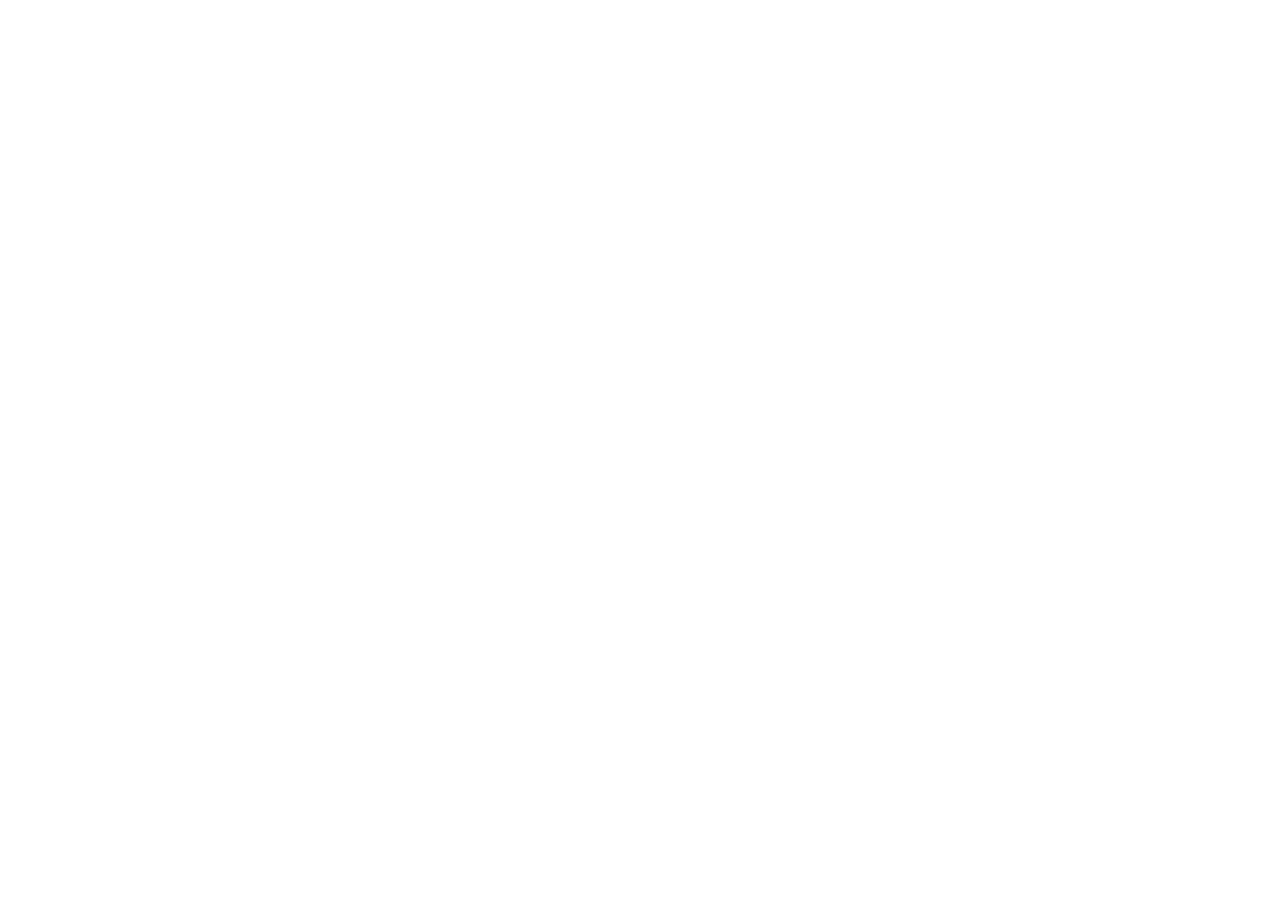
==== index.html @ fb3cc8d9 "Add files via upload" ====
<!doctype html>
<html lang="es">

  <head>
    <meta charset="UTF-8" />
    <meta
      name="viewport"
      content="width=device-width, initial-scale=1.0, maximum-scale=1" />
    <title>Convenio Hostelería Cuenca | FeSMC UGT Castilla-La Mancha</title>
    <meta name="description" content="Consulta navegable del Convenio Colectivo de Hostelería de la Provincia de Cuenca 2025–2028." />
    <link rel="preconnect" href="https://fonts.googleapis.com" />
    <link rel="preconnect" href="https://fonts.gstatic.com" crossorigin />
    <link href="https://fonts.googleapis.com/css2?family=Source+Sans+3:wght@400;500;600;700;800&display=swap" rel="stylesheet" />
    <!-- THIS IS THE START OF A COMMENT BLOCK, BLOCK TO BE DELETED: Google Fonts here, example:
    <link rel="preconnect" href="https://fonts.googleapis.com" />
    <link rel="preconnect" href="https://fonts.gstatic.com" crossorigin />
    <link href="https://fonts.googleapis.com/css2?family=Inter:wght@400;500;600;700&display=swap" rel="stylesheet" />
    THIS IS THE END OF A COMMENT BLOCK, BLOCK TO BE DELETED -->
    <script type="module" crossorigin src="./assets/index-Dm0lyg6a.js"></script>
    <link rel="stylesheet" crossorigin href="./assets/index-CyvqqdV8.css">
    <script src="/__manus__/debug-collector.js" defer></script>
  </head>

  <body>
    <script id="manus-runtime">window.__MANUS_HOST_DEV__ = false;
(function(){"use strict";var Mr={exports:{}},Kn={};/**
 * @license React
 * react-jsx-runtime.production.js
 *
 * Copyright (c) Meta Platforms, Inc. and affiliates.
 *
 * This source code is licensed under the MIT license found in the
 * LICENSE file in the root directory of this source tree.
 */var $c;function um(){if($c)return Kn;$c=1;var r=Symbol.for("react.transitional.element"),i=Symbol.for("react.fragment");function c(s,d,m){var x=null;if(m!==void 0&&(x=""+m),d.key!==void 0&&(x=""+d.key),"key"in d){m={};for(var R in d)R!=="key"&&(m[R]=d[R])}else m=d;return d=m.ref,{$$typeof:r,type:s,key:x,ref:d!==void 0?d:null,props:m}}return Kn.Fragment=i,Kn.jsx=c,Kn.jsxs=c,Kn}var Fc;function dm(){return Fc||(Fc=1,Mr.exports=um()),Mr.exports}var h=dm(),Ar={exports:{}},Pn={},Rr={exports:{}},Nr={};/**
 * @license React
 * scheduler.production.js
 *
 * Copyright (c) Meta Platforms, Inc. and affiliates.
 *
 * This source code is licensed under the MIT license found in the
 * LICENSE file in the root directory of this source tree.
 */var Ic;function fm(){return Ic||(Ic=1,function(r){function i(A,q){var B=A.length;A.push(q);t:for(;0<B;){var bt=B-1>>>1,p=A[bt];if(0<d(p,q))A[bt]=q,A[B]=p,B=bt;else break t}}function c(A){return A.length===0?null:A[0]}function s(A){if(A.length===0)return null;var q=A[0],B=A.pop();if(B!==q){A[0]=B;t:for(var bt=0,p=A.length,O=p>>>1;bt<O;){var X=2*(bt+1)-1,G=A[X],Z=X+1,st=A[Z];if(0>d(G,B))Z<p&&0>d(st,G)?(A[bt]=st,A[Z]=B,bt=Z):(A[bt]=G,A[X]=B,bt=X);else if(Z<p&&0>d(st,B))A[bt]=st,A[Z]=B,bt=Z;else break t}}return q}function d(A,q){var B=A.sortIndex-q.sortIndex;return B!==0?B:A.id-q.id}if(r.unstable_now=void 0,typeof performance=="object"&&typeof performance.now=="function"){var m=performance;r.unstable_now=function(){return m.now()}}else{var x=Date,R=x.now();r.unstable_now=function(){return x.now()-R}}var C=[],v=[],D=1,j=null,J=3,at=!1,$=!1,nt=!1,ct=!1,ht=typeof setTimeout=="function"?setTimeout:null,St=typeof clearTimeout=="function"?clearTimeout:null,_=typeof setImmediate<"u"?setImmediate:null;function Y(A){for(var q=c(v);q!==null;){if(q.callback===null)s(v);else if(q.startTime<=A)s(v),q.sortIndex=q.expirationTime,i(C,q);else break;q=c(v)}}function H(A){if(nt=!1,Y(A),!$)if(c(C)!==null)$=!0,it||(it=!0,Bt());else{var q=c(v);q!==null&&Mt(H,q.startTime-A)}}var it=!1,rt=-1,V=5,xt=-1;function Be(){return ct?!0:!(r.unstable_now()-xt<V)}function te(){if(ct=!1,it){var A=r.unstable_now();xt=A;var q=!0;try{t:{$=!1,nt&&(nt=!1,St(rt),rt=-1),at=!0;var B=J;try{e:{for(Y(A),j=c(C);j!==null&&!(j.expirationTime>A&&Be());){var bt=j.callback;if(typeof bt=="function"){j.callback=null,J=j.priorityLevel;var p=bt(j.expirationTime<=A);if(A=r.unstable_now(),typeof p=="function"){j.callback=p,Y(A),q=!0;break e}j===c(C)&&s(C),Y(A)}else s(C);j=c(C)}if(j!==null)q=!0;else{var O=c(v);O!==null&&Mt(H,O.startTime-A),q=!1}}break t}finally{j=null,J=B,at=!1}q=void 0}}finally{q?Bt():it=!1}}}var Bt;if(typeof _=="function")Bt=function(){_(te)};else if(typeof MessageChannel<"u"){var me=new MessageChannel,Se=me.port2;me.port1.onmessage=te,Bt=function(){Se.postMessage(null)}}else Bt=function(){ht(te,0)};function Mt(A,q){rt=ht(function(){A(r.unstable_now())},q)}r.unstable_IdlePriority=5,r.unstable_ImmediatePriority=1,r.unstable_LowPriority=4,r.unstable_NormalPriority=3,r.unstable_Profiling=null,r.unstable_UserBlockingPriority=2,r.unstable_cancelCallback=function(A){A.callback=null},r.unstable_forceFrameRate=function(A){0>A||125<A?console.error("forceFrameRate takes a positive int between 0 and 125, forcing frame rates higher than 125 fps is not supported"):V=0<A?Math.floor(1e3/A):5},r.unstable_getCurrentPriorityLevel=function(){return J},r.unstable_next=function(A){switch(J){case 1:case 2:case 3:var q=3;break;default:q=J}var B=J;J=q;try{return A()}finally{J=B}},r.unstable_requestPaint=function(){ct=!0},r.unstable_runWithPriority=function(A,q){switch(A){case 1:case 2:case 3:case 4:case 5:break;default:A=3}var B=J;J=A;try{return q()}finally{J=B}},r.unstable_scheduleCallback=function(A,q,B){var bt=r.unstable_now();switch(typeof B=="object"&&B!==null?(B=B.delay,B=typeof B=="number"&&0<B?bt+B:bt):B=bt,A){case 1:var p=-1;break;case 2:p=250;break;case 5:p=1073741823;break;case 4:p=1e4;break;default:p=5e3}return p=B+p,A={id:D++,callback:q,priorityLevel:A,startTime:B,expirationTime:p,sortIndex:-1},B>bt?(A.sortIndex=B,i(v,A),c(C)===null&&A===c(v)&&(nt?(St(rt),rt=-1):nt=!0,Mt(H,B-bt))):(A.sortIndex=p,i(C,A),$||at||($=!0,it||(it=!0,Bt()))),A},r.unstable_shouldYield=Be,r.unstable_wrapCallback=function(A){var q=J;return function(){var B=J;J=q;try{return A.apply(this,arguments)}finally{J=B}}}}(Nr)),Nr}var tu;function hm(){return tu||(tu=1,Rr.exports=fm()),Rr.exports}var zr={exports:{}},ut={};/**
 * @license React
 * react.production.js
 *
 * Copyright (c) Meta Platforms, Inc. and affiliates.
 *
 * This source code is licensed under the MIT license found in the
 * LICENSE file in the root directory of this source tree.
 */var eu;function mm(){if(eu)return ut;eu=1;var r=Symbol.for("react.transitional.element"),i=Symbol.for("react.portal"),c=Symbol.for("react.fragment"),s=Symbol.for("react.strict_mode"),d=Symbol.for("react.profiler"),m=Symbol.for("react.consumer"),x=Symbol.for("react.context"),R=Symbol.for("react.forward_ref"),C=Symbol.for("react.suspense"),v=Symbol.for("react.memo"),D=Symbol.for("react.lazy"),j=Symbol.iterator;function J(p){return p===null||typeof p!="object"?null:(p=j&&p[j]||p["@@iterator"],typeof p=="function"?p:null)}var at={isMounted:function(){return!1},enqueueForceUpdate:function(){},enqueueReplaceState:function(){},enqueueSetState:function(){}},$=Object.assign,nt={};function ct(p,O,X){this.props=p,this.context=O,this.refs=nt,this.updater=X||at}ct.prototype.isReactComponent={},ct.prototype.setState=function(p,O){if(typeof p!="object"&&typeof p!="function"&&p!=null)throw Error("takes an object of state variables to update or a function which returns an object of state variables.");this.updater.enqueueSetState(this,p,O,"setState")},ct.prototype.forceUpdate=function(p){this.updater.enqueueForceUpdate(this,p,"forceUpdate")};function ht(){}ht.prototype=ct.prototype;function St(p,O,X){this.props=p,this.context=O,this.refs=nt,this.updater=X||at}var _=St.prototype=new ht;_.constructor=St,$(_,ct.prototype),_.isPureReactComponent=!0;var Y=Array.isArray,H={H:null,A:null,T:null,S:null,V:null},it=Object.prototype.hasOwnProperty;function rt(p,O,X,G,Z,st){return X=st.ref,{$$typeof:r,type:p,key:O,ref:X!==void 0?X:null,props:st}}function V(p,O){return rt(p.type,O,void 0,void 0,void 0,p.props)}function xt(p){return typeof p=="object"&&p!==null&&p.$$typeof===r}function Be(p){var O={"=":"=0",":":"=2"};return"$"+p.replace(/[=:]/g,function(X){return O[X]})}var te=/\/+/g;function Bt(p,O){return typeof p=="object"&&p!==null&&p.key!=null?Be(""+p.key):O.toString(36)}function me(){}function Se(p){switch(p.status){case"fulfilled":return p.value;case"rejected":throw p.reason;default:switch(typeof p.status=="string"?p.then(me,me):(p.status="pending",p.then(function(O){p.status==="pending"&&(p.status="fulfilled",p.value=O)},function(O){p.status==="pending"&&(p.status="rejected",p.reason=O)})),p.status){case"fulfilled":return p.value;case"rejected":throw p.reason}}throw p}function Mt(p,O,X,G,Z){var st=typeof p;(st==="undefined"||st==="boolean")&&(p=null);var I=!1;if(p===null)I=!0;else switch(st){case"bigint":case"string":case"number":I=!0;break;case"object":switch(p.$$typeof){case r:case i:I=!0;break;case D:return I=p._init,Mt(I(p._payload),O,X,G,Z)}}if(I)return Z=Z(p),I=G===""?"."+Bt(p,0):G,Y(Z)?(X="",I!=null&&(X=I.replace(te,"$&/")+"/"),Mt(Z,O,X,"",function(Jt){return Jt})):Z!=null&&(xt(Z)&&(Z=V(Z,X+(Z.key==null||p&&p.key===Z.key?"":(""+Z.key).replace(te,"$&/")+"/")+I)),O.push(Z)),1;I=0;var gt=G===""?".":G+":";if(Y(p))for(var Tt=0;Tt<p.length;Tt++)G=p[Tt],st=gt+Bt(G,Tt),I+=Mt(G,O,X,st,Z);else if(Tt=J(p),typeof Tt=="function")for(p=Tt.call(p),Tt=0;!(G=p.next()).done;)G=G.value,st=gt+Bt(G,Tt++),I+=Mt(G,O,X,st,Z);else if(st==="object"){if(typeof p.then=="function")return Mt(Se(p),O,X,G,Z);throw O=String(p),Error("Objects are not valid as a React child (found: "+(O==="[object Object]"?"object with keys {"+Object.keys(p).join(", ")+"}":O)+"). If you meant to render a collection of children, use an array instead.")}return I}function A(p,O,X){if(p==null)return p;var G=[],Z=0;return Mt(p,G,"","",function(st){return O.call(X,st,Z++)}),G}function q(p){if(p._status===-1){var O=p._result;O=O(),O.then(function(X){(p._status===0||p._status===-1)&&(p._status=1,p._result=X)},function(X){(p._status===0||p._status===-1)&&(p._status=2,p._result=X)}),p._status===-1&&(p._status=0,p._result=O)}if(p._status===1)return p._result.default;throw p._result}var B=typeof reportError=="function"?reportError:function(p){if(typeof window=="object"&&typeof window.ErrorEvent=="function"){var O=new window.ErrorEvent("error",{bubbles:!0,cancelable:!0,message:typeof p=="object"&&p!==null&&typeof p.message=="string"?String(p.message):String(p),error:p});if(!window.dispatchEvent(O))return}else if(typeof process=="object"&&typeof process.emit=="function"){process.emit("uncaughtException",p);return}console.error(p)};function bt(){}return ut.Children={map:A,forEach:function(p,O,X){A(p,function(){O.apply(this,arguments)},X)},count:function(p){var O=0;return A(p,function(){O++}),O},toArray:function(p){return A(p,function(O){return O})||[]},only:function(p){if(!xt(p))throw Error("React.Children.only expected to receive a single React element child.");return p}},ut.Component=ct,ut.Fragment=c,ut.Profiler=d,ut.PureComponent=St,ut.StrictMode=s,ut.Suspense=C,ut.__CLIENT_INTERNALS_DO_NOT_USE_OR_WARN_USERS_THEY_CANNOT_UPGRADE=H,ut.__COMPILER_RUNTIME={__proto__:null,c:function(p){return H.H.useMemoCache(p)}},ut.cache=function(p){return function(){return p.apply(null,arguments)}},ut.cloneElement=function(p,O,X){if(p==null)throw Error("The argument must be a React element, but you passed "+p+".");var G=$({},p.props),Z=p.key,st=void 0;if(O!=null)for(I in O.ref!==void 0&&(st=void 0),O.key!==void 0&&(Z=""+O.key),O)!it.call(O,I)||I==="key"||I==="__self"||I==="__source"||I==="ref"&&O.ref===void 0||(G[I]=O[I]);var I=arguments.length-2;if(I===1)G.children=X;else if(1<I){for(var gt=Array(I),Tt=0;Tt<I;Tt++)gt[Tt]=arguments[Tt+2];G.children=gt}return rt(p.type,Z,void 0,void 0,st,G)},ut.createContext=function(p){return p={$$typeof:x,_currentValue:p,_currentValue2:p,_threadCount:0,Provider:null,Consumer:null},p.Provider=p,p.Consumer={$$typeof:m,_context:p},p},ut.createElement=function(p,O,X){var G,Z={},st=null;if(O!=null)for(G in O.key!==void 0&&(st=""+O.key),O)it.call(O,G)&&G!=="key"&&G!=="__self"&&G!=="__source"&&(Z[G]=O[G]);var I=arguments.length-2;if(I===1)Z.children=X;else if(1<I){for(var gt=Array(I),Tt=0;Tt<I;Tt++)gt[Tt]=arguments[Tt+2];Z.children=gt}if(p&&p.defaultProps)for(G in I=p.defaultProps,I)Z[G]===void 0&&(Z[G]=I[G]);return rt(p,st,void 0,void 0,null,Z)},ut.createRef=function(){return{current:null}},ut.forwardRef=function(p){return{$$typeof:R,render:p}},ut.isValidElement=xt,ut.lazy=function(p){return{$$typeof:D,_payload:{_status:-1,_result:p},_init:q}},ut.memo=function(p,O){return{$$typeof:v,type:p,compare:O===void 0?null:O}},ut.startTransition=function(p){var O=H.T,X={};H.T=X;try{var G=p(),Z=H.S;Z!==null&&Z(X,G),typeof G=="object"&&G!==null&&typeof G.then=="function"&&G.then(bt,B)}catch(st){B(st)}finally{H.T=O}},ut.unstable_useCacheRefresh=function(){return H.H.useCacheRefresh()},ut.use=function(p){return H.H.use(p)},ut.useActionState=function(p,O,X){return H.H.useActionState(p,O,X)},ut.useCallback=function(p,O){return H.H.useCallback(p,O)},ut.useContext=function(p){return H.H.useContext(p)},ut.useDebugValue=function(){},ut.useDeferredValue=function(p,O){return H.H.useDeferredValue(p,O)},ut.useEffect=function(p,O,X){var G=H.H;if(typeof X=="function")throw Error("useEffect CRUD overload is not enabled in this build of React.");return G.useEffect(p,O)},ut.useId=function(){return H.H.useId()},ut.useImperativeHandle=function(p,O,X){return H.H.useImperativeHandle(p,O,X)},ut.useInsertionEffect=function(p,O){return H.H.useInsertionEffect(p,O)},ut.useLayoutEffect=function(p,O){return H.H.useLayoutEffect(p,O)},ut.useMemo=function(p,O){return H.H.useMemo(p,O)},ut.useOptimistic=function(p,O){return H.H.useOptimistic(p,O)},ut.useReducer=function(p,O,X){return H.H.useReducer(p,O,X)},ut.useRef=function(p){return H.H.useRef(p)},ut.useState=function(p){return H.H.useState(p)},ut.useSyncExternalStore=function(p,O,X){return H.H.useSyncExternalStore(p,O,X)},ut.useTransition=function(){return H.H.useTransition()},ut.version="19.1.1",ut}var lu;function _r(){return lu||(lu=1,zr.exports=mm()),zr.exports}var kr={exports:{}},he={};/**
 * @license React
 * react-dom.production.js
 *
 * Copyright (c) Meta Platforms, Inc. and affiliates.
 *
 * This source code is licensed under the MIT license found in the
 * LICENSE file in the root directory of this source tree.
 */var au;function gm(){if(au)return he;au=1;var r=_r();function i(C){var v="https://react.dev/errors/"+C;if(1<arguments.length){v+="?args[]="+encodeURIComponent(arguments[1]);for(var D=2;D<arguments.length;D++)v+="&args[]="+encodeURIComponent(arguments[D])}return"Minified React error #"+C+"; visit "+v+" for the full message or use the non-minified dev environment for full errors and additional helpful warnings."}function c(){}var s={d:{f:c,r:function(){throw Error(i(522))},D:c,C:c,L:c,m:c,X:c,S:c,M:c},p:0,findDOMNode:null},d=Symbol.for("react.portal");function m(C,v,D){var j=3<arguments.length&&arguments[3]!==void 0?arguments[3]:null;return{$$typeof:d,key:j==null?null:""+j,children:C,containerInfo:v,implementation:D}}var x=r.__CLIENT_INTERNALS_DO_NOT_USE_OR_WARN_USERS_THEY_CANNOT_UPGRADE;function R(C,v){if(C==="font")return"";if(typeof v=="string")return v==="use-credentials"?v:""}return he.__DOM_INTERNALS_DO_NOT_USE_OR_WARN_USERS_THEY_CANNOT_UPGRADE=s,he.createPortal=function(C,v){var D=2<arguments.length&&arguments[2]!==void 0?arguments[2]:null;if(!v||v.nodeType!==1&&v.nodeType!==9&&v.nodeType!==11)throw Error(i(299));return m(C,v,null,D)},he.flushSync=function(C){var v=x.T,D=s.p;try{if(x.T=null,s.p=2,C)return C()}finally{x.T=v,s.p=D,s.d.f()}},he.preconnect=function(C,v){typeof C=="string"&&(v?(v=v.crossOrigin,v=typeof v=="string"?v==="use-credentials"?v:"":void 0):v=null,s.d.C(C,v))},he.prefetchDNS=function(C){typeof C=="string"&&s.d.D(C)},he.preinit=function(C,v){if(typeof C=="string"&&v&&typeof v.as=="string"){var D=v.as,j=R(D,v.crossOrigin),J=typeof v.integrity=="string"?v.integrity:void 0,at=typeof v.fetchPriority=="string"?v.fetchPriority:void 0;D==="style"?s.d.S(C,typeof v.precedence=="string"?v.precedence:void 0,{crossOrigin:j,integrity:J,fetchPriority:at}):D==="script"&&s.d.X(C,{crossOrigin:j,integrity:J,fetchPriority:at,nonce:typeof v.nonce=="string"?v.nonce:void 0})}},he.preinitModule=function(C,v){if(typeof C=="string")if(typeof v=="object"&&v!==null){if(v.as==null||v.as==="script"){var D=R(v.as,v.crossOrigin);s.d.M(C,{crossOrigin:D,integrity:typeof v.integrity=="string"?v.integrity:void 0,nonce:typeof v.nonce=="string"?v.nonce:void 0})}}else v==null&&s.d.M(C)},he.preload=function(C,v){if(typeof C=="string"&&typeof v=="object"&&v!==null&&typeof v.as=="string"){var D=v.as,j=R(D,v.crossOrigin);s.d.L(C,D,{crossOrigin:j,integrity:typeof v.integrity=="string"?v.integrity:void 0,nonce:typeof v.nonce=="string"?v.nonce:void 0,type:typeof v.type=="string"?v.type:void 0,fetchPriority:typeof v.fetchPriority=="string"?v.fetchPriority:void 0,referrerPolicy:typeof v.referrerPolicy=="string"?v.referrerPolicy:void 0,imageSrcSet:typeof v.imageSrcSet=="string"?v.imageSrcSet:void 0,imageSizes:typeof v.imageSizes=="string"?v.imageSizes:void 0,media:typeof v.media=="string"?v.media:void 0})}},he.preloadModule=function(C,v){if(typeof C=="string")if(v){var D=R(v.as,v.crossOrigin);s.d.m(C,{as:typeof v.as=="string"&&v.as!=="script"?v.as:void 0,crossOrigin:D,integrity:typeof v.integrity=="string"?v.integrity:void 0})}else s.d.m(C)},he.requestFormReset=function(C){s.d.r(C)},he.unstable_batchedUpdates=function(C,v){return C(v)},he.useFormState=function(C,v,D){return x.H.useFormState(C,v,D)},he.useFormStatus=function(){return x.H.useHostTransitionStatus()},he.version="19.1.1",he}var nu;function pm(){if(nu)return kr.exports;nu=1;function r(){if(!(typeof __REACT_DEVTOOLS_GLOBAL_HOOK__>"u"||typeof __REACT_DEVTOOLS_GLOBAL_HOOK__.checkDCE!="function"))try{__REACT_DEVTOOLS_GLOBAL_HOOK__.checkDCE(r)}catch(i){console.error(i)}}return r(),kr.exports=gm(),kr.exports}/**
 * @license React
 * react-dom-client.production.js
 *
 * Copyright (c) Meta Platforms, Inc. and affiliates.
 *
 * This source code is licensed under the MIT license found in the
 * LICENSE file in the root directory of this source tree.
 */var ou;function ym(){if(ou)return Pn;ou=1;var r=hm(),i=_r(),c=pm();function s(t){var e="https://react.dev/errors/"+t;if(1<arguments.length){e+="?args[]="+encodeURIComponent(arguments[1]);for(var l=2;l<arguments.length;l++)e+="&args[]="+encodeURIComponent(arguments[l])}return"Minified React error #"+t+"; visit "+e+" for the full message or use the non-minified dev environment for full errors and additional helpful warnings."}function d(t){return!(!t||t.nodeType!==1&&t.nodeType!==9&&t.nodeType!==11)}function m(t){var e=t,l=t;if(t.alternate)for(;e.return;)e=e.return;else{t=e;do e=t,(e.flags&4098)!==0&&(l=e.return),t=e.return;while(t)}return e.tag===3?l:null}function x(t){if(t.tag===13){var e=t.memoizedState;if(e===null&&(t=t.alternate,t!==null&&(e=t.memoizedState)),e!==null)return e.dehydrated}return null}function R(t){if(m(t)!==t)throw Error(s(188))}function C(t){var e=t.alternate;if(!e){if(e=m(t),e===null)throw Error(s(188));return e!==t?null:t}for(var l=t,a=e;;){var n=l.return;if(n===null)break;var o=n.alternate;if(o===null){if(a=n.return,a!==null){l=a;continue}break}if(n.child===o.child){for(o=n.child;o;){if(o===l)return R(n),t;if(o===a)return R(n),e;o=o.sibling}throw Error(s(188))}if(l.return!==a.return)l=n,a=o;else{for(var u=!1,f=n.child;f;){if(f===l){u=!0,l=n,a=o;break}if(f===a){u=!0,a=n,l=o;break}f=f.sibling}if(!u){for(f=o.child;f;){if(f===l){u=!0,l=o,a=n;break}if(f===a){u=!0,a=o,l=n;break}f=f.sibling}if(!u)throw Error(s(189))}}if(l.alternate!==a)throw Error(s(190))}if(l.tag!==3)throw Error(s(188));return l.stateNode.current===l?t:e}function v(t){var e=t.tag;if(e===5||e===26||e===27||e===6)return t;for(t=t.child;t!==null;){if(e=v(t),e!==null)return e;t=t.sibling}return null}var D=Object.assign,j=Symbol.for("react.element"),J=Symbol.for("react.transitional.element"),at=Symbol.for("react.portal"),$=Symbol.for("react.fragment"),nt=Symbol.for("react.strict_mode"),ct=Symbol.for("react.profiler"),ht=Symbol.for("react.provider"),St=Symbol.for("react.consumer"),_=Symbol.for("react.context"),Y=Symbol.for("react.forward_ref"),H=Symbol.for("react.suspense"),it=Symbol.for("react.suspense_list"),rt=Symbol.for("react.memo"),V=Symbol.for("react.lazy"),xt=Symbol.for("react.activity"),Be=Symbol.for("react.memo_cache_sentinel"),te=Symbol.iterator;function Bt(t){return t===null||typeof t!="object"?null:(t=te&&t[te]||t["@@iterator"],typeof t=="function"?t:null)}var me=Symbol.for("react.client.reference");function Se(t){if(t==null)return null;if(typeof t=="function")return t.$$typeof===me?null:t.displayName||t.name||null;if(typeof t=="string")return t;switch(t){case $:return"Fragment";case ct:return"Profiler";case nt:return"StrictMode";case H:return"Suspense";case it:return"SuspenseList";case xt:return"Activity"}if(typeof t=="object")switch(t.$$typeof){case at:return"Portal";case _:return(t.displayName||"Context")+".Provider";case St:return(t._context.displayName||"Context")+".Consumer";case Y:var e=t.render;return t=t.displayName,t||(t=e.displayName||e.name||"",t=t!==""?"ForwardRef("+t+")":"ForwardRef"),t;case rt:return e=t.displayName||null,e!==null?e:Se(t.type)||"Memo";case V:e=t._payload,t=t._init;try{return Se(t(e))}catch{}}return null}var Mt=Array.isArray,A=i.__CLIENT_INTERNALS_DO_NOT_USE_OR_WARN_USERS_THEY_CANNOT_UPGRADE,q=c.__DOM_INTERNALS_DO_NOT_USE_OR_WARN_USERS_THEY_CANNOT_UPGRADE,B={pending:!1,data:null,method:null,action:null},bt=[],p=-1;function O(t){return{current:t}}function X(t){0>p||(t.current=bt[p],bt[p]=null,p--)}function G(t,e){p++,bt[p]=t.current,t.current=e}var Z=O(null),st=O(null),I=O(null),gt=O(null);function Tt(t,e){switch(G(I,e),G(st,t),G(Z,null),e.nodeType){case 9:case 11:t=(t=e.documentElement)&&(t=t.namespaceURI)?Hh(t):0;break;default:if(t=e.tagName,e=e.namespaceURI)e=Hh(e),t=Uh(e,t);else switch(t){case"svg":t=1;break;case"math":t=2;break;default:t=0}}X(Z),G(Z,t)}function Jt(){X(Z),X(st),X(I)}function Ke(t){t.memoizedState!==null&&G(gt,t);var e=Z.current,l=Uh(e,t.type);e!==l&&(G(st,t),G(Z,l))}function Ce(t){st.current===t&&(X(Z),X(st)),gt.current===t&&(X(gt),Wo._currentValue=B)}var Pe=Object.prototype.hasOwnProperty,yl=r.unstable_scheduleCallback,sn=r.unstable_cancelCallback,Ca=r.unstable_shouldYield,ri=r.unstable_requestPaint,ge=r.unstable_now,si=r.unstable_getCurrentPriorityLevel,Ul=r.unstable_ImmediatePriority,Fn=r.unstable_UserBlockingPriority,nl=r.unstable_NormalPriority,ci=r.unstable_LowPriority,Gl=r.unstable_IdlePriority,ui=r.log,Ea=r.unstable_setDisableYieldValue,ql=null,Wt=null;function Je(t){if(typeof ui=="function"&&Ea(t),Wt&&typeof Wt.setStrictMode=="function")try{Wt.setStrictMode(ql,t)}catch{}}var $t=Math.clz32?Math.clz32:fi,di=Math.log,Ta=Math.LN2;function fi(t){return t>>>=0,t===0?32:31-(di(t)/Ta|0)|0}var L=256,cn=4194304;function vl(t){var e=t&42;if(e!==0)return e;switch(t&-t){case 1:return 1;case 2:return 2;case 4:return 4;case 8:return 8;case 16:return 16;case 32:return 32;case 64:return 64;case 128:return 128;case 256:case 512:case 1024:case 2048:case 4096:case 8192:case 16384:case 32768:case 65536:case 131072:case 262144:case 524288:case 1048576:case 2097152:return t&4194048;case 4194304:case 8388608:case 16777216:case 33554432:return t&62914560;case 67108864:return 67108864;case 134217728:return 134217728;case 268435456:return 268435456;case 536870912:return 536870912;case 1073741824:return 0;default:return t}}function un(t,e,l){var a=t.pendingLanes;if(a===0)return 0;var n=0,o=t.suspendedLanes,u=t.pingedLanes;t=t.warmLanes;var f=a&134217727;return f!==0?(a=f&~o,a!==0?n=vl(a):(u&=f,u!==0?n=vl(u):l||(l=f&~t,l!==0&&(n=vl(l))))):(f=a&~o,f!==0?n=vl(f):u!==0?n=vl(u):l||(l=a&~t,l!==0&&(n=vl(l)))),n===0?0:e!==0&&e!==n&&(e&o)===0&&(o=n&-n,l=e&-e,o>=l||o===32&&(l&4194048)!==0)?e:n}function Dt(t,e){return(t.pendingLanes&~(t.suspendedLanes&~t.pingedLanes)&e)===0}function In(t,e){switch(t){case 1:case 2:case 4:case 8:case 64:return e+250;case 16:case 32:case 128:case 256:case 512:case 1024:case 2048:case 4096:case 8192:case 16384:case 32768:case 65536:case 131072:case 262144:case 524288:case 1048576:case 2097152:return e+5e3;case 4194304:case 8388608:case 16777216:case 33554432:return-1;case 67108864:case 134217728:case 268435456:case 536870912:case 1073741824:return-1;default:return-1}}function to(){var t=L;return L<<=1,(L&4194048)===0&&(L=256),t}function hi(){var t=cn;return cn<<=1,(cn&62914560)===0&&(cn=4194304),t}function eo(t){for(var e=[],l=0;31>l;l++)e.push(t);return e}function Da(t,e){t.pendingLanes|=e,e!==268435456&&(t.suspendedLanes=0,t.pingedLanes=0,t.warmLanes=0)}function Ir(t,e,l,a,n,o){var u=t.pendingLanes;t.pendingLanes=l,t.suspendedLanes=0,t.pingedLanes=0,t.warmLanes=0,t.expiredLanes&=l,t.entangledLanes&=l,t.errorRecoveryDisabledLanes&=l,t.shellSuspendCounter=0;var f=t.entanglements,g=t.expirationTimes,S=t.hiddenUpdates;for(l=u&~l;0<l;){var N=31-$t(l),k=1<<N;f[N]=0,g[N]=-1;var E=S[N];if(E!==null)for(S[N]=null,N=0;N<E.length;N++){var T=E[N];T!==null&&(T.lane&=-536870913)}l&=~k}a!==0&&mi(t,a,0),o!==0&&n===0&&t.tag!==0&&(t.suspendedLanes|=o&~(u&~e))}function mi(t,e,l){t.pendingLanes|=e,t.suspendedLanes&=~e;var a=31-$t(e);t.entangledLanes|=e,t.entanglements[a]=t.entanglements[a]|1073741824|l&4194090}function gi(t,e){var l=t.entangledLanes|=e;for(t=t.entanglements;l;){var a=31-$t(l),n=1<<a;n&e|t[a]&e&&(t[a]|=e),l&=~n}}function lo(t){switch(t){case 2:t=1;break;case 8:t=4;break;case 32:t=16;break;case 256:case 512:case 1024:case 2048:case 4096:case 8192:case 16384:case 32768:case 65536:case 131072:case 262144:case 524288:case 1048576:case 2097152:case 4194304:case 8388608:case 16777216:case 33554432:t=128;break;case 268435456:t=134217728;break;default:t=0}return t}function ao(t){return t&=-t,2<t?8<t?(t&134217727)!==0?32:268435456:8:2}function pi(){var t=q.p;return t!==0?t:(t=window.event,t===void 0?32:nm(t.type))}function ts(t,e){var l=q.p;try{return q.p=t,e()}finally{q.p=l}}var ol=Math.random().toString(36).slice(2),ee="__reactFiber$"+ol,pe="__reactProps$"+ol,Yl="__reactContainer$"+ol,no="__reactEvents$"+ol,es="__reactListeners$"+ol,ls="__reactHandles$"+ol,yi="__reactResources$"+ol,Ma="__reactMarker$"+ol;function oo(t){delete t[ee],delete t[pe],delete t[no],delete t[es],delete t[ls]}function Vl(t){var e=t[ee];if(e)return e;for(var l=t.parentNode;l;){if(e=l[Yl]||l[ee]){if(l=e.alternate,e.child!==null||l!==null&&l.child!==null)for(t=Vh(t);t!==null;){if(l=t[ee])return l;t=Vh(t)}return e}t=l,l=t.parentNode}return null}function Xl(t){if(t=t[ee]||t[Yl]){var e=t.tag;if(e===5||e===6||e===13||e===26||e===27||e===3)return t}return null}function Aa(t){var e=t.tag;if(e===5||e===26||e===27||e===6)return t.stateNode;throw Error(s(33))}function Zl(t){var e=t[yi];return e||(e=t[yi]={hoistableStyles:new Map,hoistableScripts:new Map}),e}function Vt(t){t[Ma]=!0}var vi=new Set,bi={};function bl(t,e){We(t,e),We(t+"Capture",e)}function We(t,e){for(bi[t]=e,t=0;t<e.length;t++)vi.add(e[t])}var as=RegExp("^[:A-Z_a-z\\u00C0-\\u00D6\\u00D8-\\u00F6\\u00F8-\\u02FF\\u0370-\\u037D\\u037F-\\u1FFF\\u200C-\\u200D\\u2070-\\u218F\\u2C00-\\u2FEF\\u3001-\\uD7FF\\uF900-\\uFDCF\\uFDF0-\\uFFFD][:A-Z_a-z\\u00C0-\\u00D6\\u00D8-\\u00F6\\u00F8-\\u02FF\\u0370-\\u037D\\u037F-\\u1FFF\\u200C-\\u200D\\u2070-\\u218F\\u2C00-\\u2FEF\\u3001-\\uD7FF\\uF900-\\uFDCF\\uFDF0-\\uFFFD\\-.0-9\\u00B7\\u0300-\\u036F\\u203F-\\u2040]*$"),xi={},wi={};function Ra(t){return Pe.call(wi,t)?!0:Pe.call(xi,t)?!1:as.test(t)?wi[t]=!0:(xi[t]=!0,!1)}function M(t,e,l){if(Ra(e))if(l===null)t.removeAttribute(e);else{switch(typeof l){case"undefined":case"function":case"symbol":t.removeAttribute(e);return;case"boolean":var a=e.toLowerCase().slice(0,5);if(a!=="data-"&&a!=="aria-"){t.removeAttribute(e);return}}t.setAttribute(e,""+l)}}function tt(t,e,l){if(l===null)t.removeAttribute(e);else{switch(typeof l){case"undefined":case"function":case"symbol":case"boolean":t.removeAttribute(e);return}t.setAttribute(e,""+l)}}function Ot(t,e,l,a){if(a===null)t.removeAttribute(l);else{switch(typeof a){case"undefined":case"function":case"symbol":case"boolean":t.removeAttribute(l);return}t.setAttributeNS(e,l,""+a)}}var le,Ee;function ae(t){if(le===void 0)try{throw Error()}catch(l){var e=l.stack.trim().match(/\n( *(at )?)/);le=e&&e[1]||"",Ee=-1<l.stack.indexOf(`
    at`)?" (<anonymous>)":-1<l.stack.indexOf("@")?"@unknown:0:0":""}return`
`+le+t+Ee}var Le=!1;function He(t,e){if(!t||Le)return"";Le=!0;var l=Error.prepareStackTrace;Error.prepareStackTrace=void 0;try{var a={DetermineComponentFrameRoot:function(){try{if(e){var k=function(){throw Error()};if(Object.defineProperty(k.prototype,"props",{set:function(){throw Error()}}),typeof Reflect=="object"&&Reflect.construct){try{Reflect.construct(k,[])}catch(T){var E=T}Reflect.construct(t,[],k)}else{try{k.call()}catch(T){E=T}t.call(k.prototype)}}else{try{throw Error()}catch(T){E=T}(k=t())&&typeof k.catch=="function"&&k.catch(function(){})}}catch(T){if(T&&E&&typeof T.stack=="string")return[T.stack,E.stack]}return[null,null]}};a.DetermineComponentFrameRoot.displayName="DetermineComponentFrameRoot";var n=Object.getOwnPropertyDescriptor(a.DetermineComponentFrameRoot,"name");n&&n.configurable&&Object.defineProperty(a.DetermineComponentFrameRoot,"name",{value:"DetermineComponentFrameRoot"});var o=a.DetermineComponentFrameRoot(),u=o[0],f=o[1];if(u&&f){var g=u.split(`
`),S=f.split(`
`);for(n=a=0;a<g.length&&!g[a].includes("DetermineComponentFrameRoot");)a++;for(;n<S.length&&!S[n].includes("DetermineComponentFrameRoot");)n++;if(a===g.length||n===S.length)for(a=g.length-1,n=S.length-1;1<=a&&0<=n&&g[a]!==S[n];)n--;for(;1<=a&&0<=n;a--,n--)if(g[a]!==S[n]){if(a!==1||n!==1)do if(a--,n--,0>n||g[a]!==S[n]){var N=`
`+g[a].replace(" at new "," at ");return t.displayName&&N.includes("<anonymous>")&&(N=N.replace("<anonymous>",t.displayName)),N}while(1<=a&&0<=n);break}}}finally{Le=!1,Error.prepareStackTrace=l}return(l=t?t.displayName||t.name:"")?ae(l):""}function Ql(t){switch(t.tag){case 26:case 27:case 5:return ae(t.type);case 16:return ae("Lazy");case 13:return ae("Suspense");case 19:return ae("SuspenseList");case 0:case 15:return He(t.type,!1);case 11:return He(t.type.render,!1);case 1:return He(t.type,!0);case 31:return ae("Activity");default:return""}}function xl(t){try{var e="";do e+=Ql(t),t=t.return;while(t);return e}catch(l){return`
Error generating stack: `+l.message+`
`+l.stack}}function Xt(t){switch(typeof t){case"bigint":case"boolean":case"number":case"string":case"undefined":return t;case"object":return t;default:return""}}function il(t){var e=t.type;return(t=t.nodeName)&&t.toLowerCase()==="input"&&(e==="checkbox"||e==="radio")}function ve(t){var e=il(t)?"checked":"value",l=Object.getOwnPropertyDescriptor(t.constructor.prototype,e),a=""+t[e];if(!t.hasOwnProperty(e)&&typeof l<"u"&&typeof l.get=="function"&&typeof l.set=="function"){var n=l.get,o=l.set;return Object.defineProperty(t,e,{configurable:!0,get:function(){return n.call(this)},set:function(u){a=""+u,o.call(this,u)}}),Object.defineProperty(t,e,{enumerable:l.enumerable}),{getValue:function(){return a},setValue:function(u){a=""+u},stopTracking:function(){t._valueTracker=null,delete t[e]}}}}function re(t){t._valueTracker||(t._valueTracker=ve(t))}function rl(t){if(!t)return!1;var e=t._valueTracker;if(!e)return!0;var l=e.getValue(),a="";return t&&(a=il(t)?t.checked?"true":"false":t.value),t=a,t!==l?(e.setValue(t),!0):!1}function wl(t){if(t=t||(typeof document<"u"?document:void 0),typeof t>"u")return null;try{return t.activeElement||t.body}catch{return t.body}}var dn=/[\n"\\]/g;function se(t){return t.replace(dn,function(e){return"\\"+e.charCodeAt(0).toString(16)+" "})}function Kl(t,e,l,a,n,o,u,f){t.name="",u!=null&&typeof u!="function"&&typeof u!="symbol"&&typeof u!="boolean"?t.type=u:t.removeAttribute("type"),e!=null?u==="number"?(e===0&&t.value===""||t.value!=e)&&(t.value=""+Xt(e)):t.value!==""+Xt(e)&&(t.value=""+Xt(e)):u!=="submit"&&u!=="reset"||t.removeAttribute("value"),e!=null?Pl(t,u,Xt(e)):l!=null?Pl(t,u,Xt(l)):a!=null&&t.removeAttribute("value"),n==null&&o!=null&&(t.defaultChecked=!!o),n!=null&&(t.checked=n&&typeof n!="function"&&typeof n!="symbol"),f!=null&&typeof f!="function"&&typeof f!="symbol"&&typeof f!="boolean"?t.name=""+Xt(f):t.removeAttribute("name")}function Na(t,e,l,a,n,o,u,f){if(o!=null&&typeof o!="function"&&typeof o!="symbol"&&typeof o!="boolean"&&(t.type=o),e!=null||l!=null){if(!(o!=="submit"&&o!=="reset"||e!=null))return;l=l!=null?""+Xt(l):"",e=e!=null?""+Xt(e):l,f||e===t.value||(t.value=e),t.defaultValue=e}a=a??n,a=typeof a!="function"&&typeof a!="symbol"&&!!a,t.checked=f?t.checked:!!a,t.defaultChecked=!!a,u!=null&&typeof u!="function"&&typeof u!="symbol"&&typeof u!="boolean"&&(t.name=u)}function Pl(t,e,l){e==="number"&&wl(t.ownerDocument)===t||t.defaultValue===""+l||(t.defaultValue=""+l)}function $e(t,e,l,a){if(t=t.options,e){e={};for(var n=0;n<l.length;n++)e["$"+l[n]]=!0;for(l=0;l<t.length;l++)n=e.hasOwnProperty("$"+t[l].value),t[l].selected!==n&&(t[l].selected=n),n&&a&&(t[l].defaultSelected=!0)}else{for(l=""+Xt(l),e=null,n=0;n<t.length;n++){if(t[n].value===l){t[n].selected=!0,a&&(t[n].defaultSelected=!0);return}e!==null||t[n].disabled||(e=t[n])}e!==null&&(e.selected=!0)}}function za(t,e,l){if(e!=null&&(e=""+Xt(e),e!==t.value&&(t.value=e),l==null)){t.defaultValue!==e&&(t.defaultValue=e);return}t.defaultValue=l!=null?""+Xt(l):""}function _a(t,e,l,a){if(e==null){if(a!=null){if(l!=null)throw Error(s(92));if(Mt(a)){if(1<a.length)throw Error(s(93));a=a[0]}l=a}l==null&&(l=""),e=l}l=Xt(e),t.defaultValue=l,a=t.textContent,a===l&&a!==""&&a!==null&&(t.value=a)}function Fe(t,e){if(e){var l=t.firstChild;if(l&&l===t.lastChild&&l.nodeType===3){l.nodeValue=e;return}}t.textContent=e}var fn=new Set("animationIterationCount aspectRatio borderImageOutset borderImageSlice borderImageWidth boxFlex boxFlexGroup boxOrdinalGroup columnCount columns flex flexGrow flexPositive flexShrink flexNegative flexOrder gridArea gridRow gridRowEnd gridRowSpan gridRowStart gridColumn gridColumnEnd gridColumnSpan gridColumnStart fontWeight lineClamp lineHeight opacity order orphans scale tabSize widows zIndex zoom fillOpacity floodOpacity stopOpacity strokeDasharray strokeDashoffset strokeMiterlimit strokeOpacity strokeWidth MozAnimationIterationCount MozBoxFlex MozBoxFlexGroup MozLineClamp msAnimationIterationCount msFlex msZoom msFlexGrow msFlexNegative msFlexOrder msFlexPositive msFlexShrink msGridColumn msGridColumnSpan msGridRow msGridRowSpan WebkitAnimationIterationCount WebkitBoxFlex WebKitBoxFlexGroup WebkitBoxOrdinalGroup WebkitColumnCount WebkitColumns WebkitFlex WebkitFlexGrow WebkitFlexPositive WebkitFlexShrink WebkitLineClamp".split(" "));function ka(t,e,l){var a=e.indexOf("--")===0;l==null||typeof l=="boolean"||l===""?a?t.setProperty(e,""):e==="float"?t.cssFloat="":t[e]="":a?t.setProperty(e,l):typeof l!="number"||l===0||fn.has(e)?e==="float"?t.cssFloat=l:t[e]=(""+l).trim():t[e]=l+"px"}function Oa(t,e,l){if(e!=null&&typeof e!="object")throw Error(s(62));if(t=t.style,l!=null){for(var a in l)!l.hasOwnProperty(a)||e!=null&&e.hasOwnProperty(a)||(a.indexOf("--")===0?t.setProperty(a,""):a==="float"?t.cssFloat="":t[a]="");for(var n in e)a=e[n],e.hasOwnProperty(n)&&l[n]!==a&&ka(t,n,a)}else for(var o in e)e.hasOwnProperty(o)&&ka(t,o,e[o])}function ja(t){if(t.indexOf("-")===-1)return!1;switch(t){case"annotation-xml":case"color-profile":case"font-face":case"font-face-src":case"font-face-uri":case"font-face-format":case"font-face-name":case"missing-glyph":return!1;default:return!0}}var Si=new Map([["acceptCharset","accept-charset"],["htmlFor","for"],["httpEquiv","http-equiv"],["crossOrigin","crossorigin"],["accentHeight","accent-height"],["alignmentBaseline","alignment-baseline"],["arabicForm","arabic-form"],["baselineShift","baseline-shift"],["capHeight","cap-height"],["clipPath","clip-path"],["clipRule","clip-rule"],["colorInterpolation","color-interpolation"],["colorInterpolationFilters","color-interpolation-filters"],["colorProfile","color-profile"],["colorRendering","color-rendering"],["dominantBaseline","dominant-baseline"],["enableBackground","enable-background"],["fillOpacity","fill-opacity"],["fillRule","fill-rule"],["floodColor","flood-color"],["floodOpacity","flood-opacity"],["fontFamily","font-family"],["fontSize","font-size"],["fontSizeAdjust","font-size-adjust"],["fontStretch","font-stretch"],["fontStyle","font-style"],["fontVariant","font-variant"],["fontWeight","font-weight"],["glyphName","glyph-name"],["glyphOrientationHorizontal","glyph-orientation-horizontal"],["glyphOrientationVertical","glyph-orientation-vertical"],["horizAdvX","horiz-adv-x"],["horizOriginX","horiz-origin-x"],["imageRendering","image-rendering"],["letterSpacing","letter-spacing"],["lightingColor","lighting-color"],["markerEnd","marker-end"],["markerMid","marker-mid"],["markerStart","marker-start"],["overlinePosition","overline-position"],["overlineThickness","overline-thickness"],["paintOrder","paint-order"],["panose-1","panose-1"],["pointerEvents","pointer-events"],["renderingIntent","rendering-intent"],["shapeRendering","shape-rendering"],["stopColor","stop-color"],["stopOpacity","stop-opacity"],["strikethroughPosition","strikethrough-position"],["strikethroughThickness","strikethrough-thickness"],["strokeDasharray","stroke-dasharray"],["strokeDashoffset","stroke-dashoffset"],["strokeLinecap","stroke-linecap"],["strokeLinejoin","stroke-linejoin"],["strokeMiterlimit","stroke-miterlimit"],["strokeOpacity","stroke-opacity"],["strokeWidth","stroke-width"],["textAnchor","text-anchor"],["textDecoration","text-decoration"],["textRendering","text-rendering"],["transformOrigin","transform-origin"],["underlinePosition","underline-position"],["underlineThickness","underline-thickness"],["unicodeBidi","unicode-bidi"],["unicodeRange","unicode-range"],["unitsPerEm","units-per-em"],["vAlphabetic","v-alphabetic"],["vHanging","v-hanging"],["vIdeographic","v-ideographic"],["vMathematical","v-mathematical"],["vectorEffect","vector-effect"],["vertAdvY","vert-adv-y"],["vertOriginX","vert-origin-x"],["vertOriginY","vert-origin-y"],["wordSpacing","word-spacing"],["writingMode","writing-mode"],["xmlnsXlink","xmlns:xlink"],["xHeight","x-height"]]),Ci=/^[\u0000-\u001F ]*j[\r\n\t]*a[\r\n\t]*v[\r\n\t]*a[\r\n\t]*s[\r\n\t]*c[\r\n\t]*r[\r\n\t]*i[\r\n\t]*p[\r\n\t]*t[\r\n\t]*:/i;function Ba(t){return Ci.test(""+t)?"javascript:throw new Error('React has blocked a javascript: URL as a security precaution.')":t}var hn=null;function mn(t){return t=t.target||t.srcElement||window,t.correspondingUseElement&&(t=t.correspondingUseElement),t.nodeType===3?t.parentNode:t}var Sl=null,Cl=null;function io(t){var e=Xl(t);if(e&&(t=e.stateNode)){var l=t[pe]||null;t:switch(t=e.stateNode,e.type){case"input":if(Kl(t,l.value,l.defaultValue,l.defaultValue,l.checked,l.defaultChecked,l.type,l.name),e=l.name,l.type==="radio"&&e!=null){for(l=t;l.parentNode;)l=l.parentNode;for(l=l.querySelectorAll('input[name="'+se(""+e)+'"][type="radio"]'),e=0;e<l.length;e++){var a=l[e];if(a!==t&&a.form===t.form){var n=a[pe]||null;if(!n)throw Error(s(90));Kl(a,n.value,n.defaultValue,n.defaultValue,n.checked,n.defaultChecked,n.type,n.name)}}for(e=0;e<l.length;e++)a=l[e],a.form===t.form&&rl(a)}break t;case"textarea":za(t,l.value,l.defaultValue);break t;case"select":e=l.value,e!=null&&$e(t,!!l.multiple,e,!1)}}}var gn=!1;function ro(t,e,l){if(gn)return t(e,l);gn=!0;try{var a=t(e);return a}finally{if(gn=!1,(Sl!==null||Cl!==null)&&(ir(),Sl&&(e=Sl,t=Cl,Cl=Sl=null,io(e),t)))for(e=0;e<t.length;e++)io(t[e])}}function Jl(t,e){var l=t.stateNode;if(l===null)return null;var a=l[pe]||null;if(a===null)return null;l=a[e];t:switch(e){case"onClick":case"onClickCapture":case"onDoubleClick":case"onDoubleClickCapture":case"onMouseDown":case"onMouseDownCapture":case"onMouseMove":case"onMouseMoveCapture":case"onMouseUp":case"onMouseUpCapture":case"onMouseEnter":(a=!a.disabled)||(t=t.type,a=!(t==="button"||t==="input"||t==="select"||t==="textarea")),t=!a;break t;default:t=!1}if(t)return null;if(l&&typeof l!="function")throw Error(s(231,e,typeof l));return l}var Ue=!(typeof window>"u"||typeof window.document>"u"||typeof window.document.createElement>"u"),pn=!1;if(Ue)try{var Wl={};Object.defineProperty(Wl,"passive",{get:function(){pn=!0}}),window.addEventListener("test",Wl,Wl),window.removeEventListener("test",Wl,Wl)}catch{pn=!1}var Ie=null,yn=null,La=null;function so(){if(La)return La;var t,e=yn,l=e.length,a,n="value"in Ie?Ie.value:Ie.textContent,o=n.length;for(t=0;t<l&&e[t]===n[t];t++);var u=l-t;for(a=1;a<=u&&e[l-a]===n[o-a];a++);return La=n.slice(t,1<a?1-a:void 0)}function Ha(t){var e=t.keyCode;return"charCode"in t?(t=t.charCode,t===0&&e===13&&(t=13)):t=e,t===10&&(t=13),32<=t||t===13?t:0}function Ua(){return!0}function co(){return!1}function ce(t){function e(l,a,n,o,u){this._reactName=l,this._targetInst=n,this.type=a,this.nativeEvent=o,this.target=u,this.currentTarget=null;for(var f in t)t.hasOwnProperty(f)&&(l=t[f],this[f]=l?l(o):o[f]);return this.isDefaultPrevented=(o.defaultPrevented!=null?o.defaultPrevented:o.returnValue===!1)?Ua:co,this.isPropagationStopped=co,this}return D(e.prototype,{preventDefault:function(){this.defaultPrevented=!0;var l=this.nativeEvent;l&&(l.preventDefault?l.preventDefault():typeof l.returnValue!="unknown"&&(l.returnValue=!1),this.isDefaultPrevented=Ua)},stopPropagation:function(){var l=this.nativeEvent;l&&(l.stopPropagation?l.stopPropagation():typeof l.cancelBubble!="unknown"&&(l.cancelBubble=!0),this.isPropagationStopped=Ua)},persist:function(){},isPersistent:Ua}),e}var sl={eventPhase:0,bubbles:0,cancelable:0,timeStamp:function(t){return t.timeStamp||Date.now()},defaultPrevented:0,isTrusted:0},Ga=ce(sl),$l=D({},sl,{view:0,detail:0}),Ei=ce($l),Ti,uo,fo,Di=D({},$l,{screenX:0,screenY:0,clientX:0,clientY:0,pageX:0,pageY:0,ctrlKey:0,shiftKey:0,altKey:0,metaKey:0,getModifierState:os,button:0,buttons:0,relatedTarget:function(t){return t.relatedTarget===void 0?t.fromElement===t.srcElement?t.toElement:t.fromElement:t.relatedTarget},movementX:function(t){return"movementX"in t?t.movementX:(t!==fo&&(fo&&t.type==="mousemove"?(Ti=t.screenX-fo.screenX,uo=t.screenY-fo.screenY):uo=Ti=0,fo=t),Ti)},movementY:function(t){return"movementY"in t?t.movementY:uo}}),Vu=ce(Di),D0=D({},Di,{dataTransfer:0}),M0=ce(D0),A0=D({},$l,{relatedTarget:0}),ns=ce(A0),R0=D({},sl,{animationName:0,elapsedTime:0,pseudoElement:0}),N0=ce(R0),z0=D({},sl,{clipboardData:function(t){return"clipboardData"in t?t.clipboardData:window.clipboardData}}),_0=ce(z0),k0=D({},sl,{data:0}),Xu=ce(k0),O0={Esc:"Escape",Spacebar:" ",Left:"ArrowLeft",Up:"ArrowUp",Right:"ArrowRight",Down:"ArrowDown",Del:"Delete",Win:"OS",Menu:"ContextMenu",Apps:"ContextMenu",Scroll:"ScrollLock",MozPrintableKey:"Unidentified"},j0={8:"Backspace",9:"Tab",12:"Clear",13:"Enter",16:"Shift",17:"Control",18:"Alt",19:"Pause",20:"CapsLock",27:"Escape",32:" ",33:"PageUp",34:"PageDown",35:"End",36:"Home",37:"ArrowLeft",38:"ArrowUp",39:"ArrowRight",40:"ArrowDown",45:"Insert",46:"Delete",112:"F1",113:"F2",114:"F3",115:"F4",116:"F5",117:"F6",118:"F7",119:"F8",120:"F9",121:"F10",122:"F11",123:"F12",144:"NumLock",145:"ScrollLock",224:"Meta"},B0={Alt:"altKey",Control:"ctrlKey",Meta:"metaKey",Shift:"shiftKey"};function L0(t){var e=this.nativeEvent;return e.getModifierState?e.getModifierState(t):(t=B0[t])?!!e[t]:!1}function os(){return L0}var H0=D({},$l,{key:function(t){if(t.key){var e=O0[t.key]||t.key;if(e!=="Unidentified")return e}return t.type==="keypress"?(t=Ha(t),t===13?"Enter":String.fromCharCode(t)):t.type==="keydown"||t.type==="keyup"?j0[t.keyCode]||"Unidentified":""},code:0,location:0,ctrlKey:0,shiftKey:0,altKey:0,metaKey:0,repeat:0,locale:0,getModifierState:os,charCode:function(t){return t.type==="keypress"?Ha(t):0},keyCode:function(t){return t.type==="keydown"||t.type==="keyup"?t.keyCode:0},which:function(t){return t.type==="keypress"?Ha(t):t.type==="keydown"||t.type==="keyup"?t.keyCode:0}}),U0=ce(H0),G0=D({},Di,{pointerId:0,width:0,height:0,pressure:0,tangentialPressure:0,tiltX:0,tiltY:0,twist:0,pointerType:0,isPrimary:0}),Zu=ce(G0),q0=D({},$l,{touches:0,targetTouches:0,changedTouches:0,altKey:0,metaKey:0,ctrlKey:0,shiftKey:0,getModifierState:os}),Y0=ce(q0),V0=D({},sl,{propertyName:0,elapsedTime:0,pseudoElement:0}),X0=ce(V0),Z0=D({},Di,{deltaX:function(t){return"deltaX"in t?t.deltaX:"wheelDeltaX"in t?-t.wheelDeltaX:0},deltaY:function(t){return"deltaY"in t?t.deltaY:"wheelDeltaY"in t?-t.wheelDeltaY:"wheelDelta"in t?-t.wheelDelta:0},deltaZ:0,deltaMode:0}),Q0=ce(Z0),K0=D({},sl,{newState:0,oldState:0}),P0=ce(K0),J0=[9,13,27,32],is=Ue&&"CompositionEvent"in window,ho=null;Ue&&"documentMode"in document&&(ho=document.documentMode);var W0=Ue&&"TextEvent"in window&&!ho,Qu=Ue&&(!is||ho&&8<ho&&11>=ho),Ku=" ",Pu=!1;function Ju(t,e){switch(t){case"keyup":return J0.indexOf(e.keyCode)!==-1;case"keydown":return e.keyCode!==229;case"keypress":case"mousedown":case"focusout":return!0;default:return!1}}function Wu(t){return t=t.detail,typeof t=="object"&&"data"in t?t.data:null}var vn=!1;function $0(t,e){switch(t){case"compositionend":return Wu(e);case"keypress":return e.which!==32?null:(Pu=!0,Ku);case"textInput":return t=e.data,t===Ku&&Pu?null:t;default:return null}}function F0(t,e){if(vn)return t==="compositionend"||!is&&Ju(t,e)?(t=so(),La=yn=Ie=null,vn=!1,t):null;switch(t){case"paste":return null;case"keypress":if(!(e.ctrlKey||e.altKey||e.metaKey)||e.ctrlKey&&e.altKey){if(e.char&&1<e.char.length)return e.char;if(e.which)return String.fromCharCode(e.which)}return null;case"compositionend":return Qu&&e.locale!=="ko"?null:e.data;default:return null}}var I0={color:!0,date:!0,datetime:!0,"datetime-local":!0,email:!0,month:!0,number:!0,password:!0,range:!0,search:!0,tel:!0,text:!0,time:!0,url:!0,week:!0};function $u(t){var e=t&&t.nodeName&&t.nodeName.toLowerCase();return e==="input"?!!I0[t.type]:e==="textarea"}function Fu(t,e,l,a){Sl?Cl?Cl.push(a):Cl=[a]:Sl=a,e=fr(e,"onChange"),0<e.length&&(l=new Ga("onChange","change",null,l,a),t.push({event:l,listeners:e}))}var mo=null,go=null;function t1(t){kh(t,0)}function Mi(t){var e=Aa(t);if(rl(e))return t}function Iu(t,e){if(t==="change")return e}var td=!1;if(Ue){var rs;if(Ue){var ss="oninput"in document;if(!ss){var ed=document.createElement("div");ed.setAttribute("oninput","return;"),ss=typeof ed.oninput=="function"}rs=ss}else rs=!1;td=rs&&(!document.documentMode||9<document.documentMode)}function ld(){mo&&(mo.detachEvent("onpropertychange",ad),go=mo=null)}function ad(t){if(t.propertyName==="value"&&Mi(go)){var e=[];Fu(e,go,t,mn(t)),ro(t1,e)}}function e1(t,e,l){t==="focusin"?(ld(),mo=e,go=l,mo.attachEvent("onpropertychange",ad)):t==="focusout"&&ld()}function l1(t){if(t==="selectionchange"||t==="keyup"||t==="keydown")return Mi(go)}function a1(t,e){if(t==="click")return Mi(e)}function n1(t,e){if(t==="input"||t==="change")return Mi(e)}function o1(t,e){return t===e&&(t!==0||1/t===1/e)||t!==t&&e!==e}var Re=typeof Object.is=="function"?Object.is:o1;function po(t,e){if(Re(t,e))return!0;if(typeof t!="object"||t===null||typeof e!="object"||e===null)return!1;var l=Object.keys(t),a=Object.keys(e);if(l.length!==a.length)return!1;for(a=0;a<l.length;a++){var n=l[a];if(!Pe.call(e,n)||!Re(t[n],e[n]))return!1}return!0}function nd(t){for(;t&&t.firstChild;)t=t.firstChild;return t}function od(t,e){var l=nd(t);t=0;for(var a;l;){if(l.nodeType===3){if(a=t+l.textContent.length,t<=e&&a>=e)return{node:l,offset:e-t};t=a}t:{for(;l;){if(l.nextSibling){l=l.nextSibling;break t}l=l.parentNode}l=void 0}l=nd(l)}}function id(t,e){return t&&e?t===e?!0:t&&t.nodeType===3?!1:e&&e.nodeType===3?id(t,e.parentNode):"contains"in t?t.contains(e):t.compareDocumentPosition?!!(t.compareDocumentPosition(e)&16):!1:!1}function rd(t){t=t!=null&&t.ownerDocument!=null&&t.ownerDocument.defaultView!=null?t.ownerDocument.defaultView:window;for(var e=wl(t.document);e instanceof t.HTMLIFrameElement;){try{var l=typeof e.contentWindow.location.href=="string"}catch{l=!1}if(l)t=e.contentWindow;else break;e=wl(t.document)}return e}function cs(t){var e=t&&t.nodeName&&t.nodeName.toLowerCase();return e&&(e==="input"&&(t.type==="text"||t.type==="search"||t.type==="tel"||t.type==="url"||t.type==="password")||e==="textarea"||t.contentEditable==="true")}var i1=Ue&&"documentMode"in document&&11>=document.documentMode,bn=null,us=null,yo=null,ds=!1;function sd(t,e,l){var a=l.window===l?l.document:l.nodeType===9?l:l.ownerDocument;ds||bn==null||bn!==wl(a)||(a=bn,"selectionStart"in a&&cs(a)?a={start:a.selectionStart,end:a.selectionEnd}:(a=(a.ownerDocument&&a.ownerDocument.defaultView||window).getSelection(),a={anchorNode:a.anchorNode,anchorOffset:a.anchorOffset,focusNode:a.focusNode,focusOffset:a.focusOffset}),yo&&po(yo,a)||(yo=a,a=fr(us,"onSelect"),0<a.length&&(e=new Ga("onSelect","select",null,e,l),t.push({event:e,listeners:a}),e.target=bn)))}function qa(t,e){var l={};return l[t.toLowerCase()]=e.toLowerCase(),l["Webkit"+t]="webkit"+e,l["Moz"+t]="moz"+e,l}var xn={animationend:qa("Animation","AnimationEnd"),animationiteration:qa("Animation","AnimationIteration"),animationstart:qa("Animation","AnimationStart"),transitionrun:qa("Transition","TransitionRun"),transitionstart:qa("Transition","TransitionStart"),transitioncancel:qa("Transition","TransitionCancel"),transitionend:qa("Transition","TransitionEnd")},fs={},cd={};Ue&&(cd=document.createElement("div").style,"AnimationEvent"in window||(delete xn.animationend.animation,delete xn.animationiteration.animation,delete xn.animationstart.animation),"TransitionEvent"in window||delete xn.transitionend.transition);function Ya(t){if(fs[t])return fs[t];if(!xn[t])return t;var e=xn[t],l;for(l in e)if(e.hasOwnProperty(l)&&l in cd)return fs[t]=e[l];return t}var ud=Ya("animationend"),dd=Ya("animationiteration"),fd=Ya("animationstart"),r1=Ya("transitionrun"),s1=Ya("transitionstart"),c1=Ya("transitioncancel"),hd=Ya("transitionend"),md=new Map,hs="abort auxClick beforeToggle cancel canPlay canPlayThrough click close contextMenu copy cut drag dragEnd dragEnter dragExit dragLeave dragOver dragStart drop durationChange emptied encrypted ended error gotPointerCapture input invalid keyDown keyPress keyUp load loadedData loadedMetadata loadStart lostPointerCapture mouseDown mouseMove mouseOut mouseOver mouseUp paste pause play playing pointerCancel pointerDown pointerMove pointerOut pointerOver pointerUp progress rateChange reset resize seeked seeking stalled submit suspend timeUpdate touchCancel touchEnd touchStart volumeChange scroll toggle touchMove waiting wheel".split(" ");hs.push("scrollEnd");function tl(t,e){md.set(t,e),bl(e,[t])}var gd=new WeakMap;function Ge(t,e){if(typeof t=="object"&&t!==null){var l=gd.get(t);return l!==void 0?l:(e={value:t,source:e,stack:xl(e)},gd.set(t,e),e)}return{value:t,source:e,stack:xl(e)}}var qe=[],wn=0,ms=0;function Ai(){for(var t=wn,e=ms=wn=0;e<t;){var l=qe[e];qe[e++]=null;var a=qe[e];qe[e++]=null;var n=qe[e];qe[e++]=null;var o=qe[e];if(qe[e++]=null,a!==null&&n!==null){var u=a.pending;u===null?n.next=n:(n.next=u.next,u.next=n),a.pending=n}o!==0&&pd(l,n,o)}}function Ri(t,e,l,a){qe[wn++]=t,qe[wn++]=e,qe[wn++]=l,qe[wn++]=a,ms|=a,t.lanes|=a,t=t.alternate,t!==null&&(t.lanes|=a)}function gs(t,e,l,a){return Ri(t,e,l,a),Ni(t)}function Sn(t,e){return Ri(t,null,null,e),Ni(t)}function pd(t,e,l){t.lanes|=l;var a=t.alternate;a!==null&&(a.lanes|=l);for(var n=!1,o=t.return;o!==null;)o.childLanes|=l,a=o.alternate,a!==null&&(a.childLanes|=l),o.tag===22&&(t=o.stateNode,t===null||t._visibility&1||(n=!0)),t=o,o=o.return;return t.tag===3?(o=t.stateNode,n&&e!==null&&(n=31-$t(l),t=o.hiddenUpdates,a=t[n],a===null?t[n]=[e]:a.push(e),e.lane=l|536870912),o):null}function Ni(t){if(50<Yo)throw Yo=0,wc=null,Error(s(185));for(var e=t.return;e!==null;)t=e,e=t.return;return t.tag===3?t.stateNode:null}var Cn={};function u1(t,e,l,a){this.tag=t,this.key=l,this.sibling=this.child=this.return=this.stateNode=this.type=this.elementType=null,this.index=0,this.refCleanup=this.ref=null,this.pendingProps=e,this.dependencies=this.memoizedState=this.updateQueue=this.memoizedProps=null,this.mode=a,this.subtreeFlags=this.flags=0,this.deletions=null,this.childLanes=this.lanes=0,this.alternate=null}function Ne(t,e,l,a){return new u1(t,e,l,a)}function ps(t){return t=t.prototype,!(!t||!t.isReactComponent)}function El(t,e){var l=t.alternate;return l===null?(l=Ne(t.tag,e,t.key,t.mode),l.elementType=t.elementType,l.type=t.type,l.stateNode=t.stateNode,l.alternate=t,t.alternate=l):(l.pendingProps=e,l.type=t.type,l.flags=0,l.subtreeFlags=0,l.deletions=null),l.flags=t.flags&65011712,l.childLanes=t.childLanes,l.lanes=t.lanes,l.child=t.child,l.memoizedProps=t.memoizedProps,l.memoizedState=t.memoizedState,l.updateQueue=t.updateQueue,e=t.dependencies,l.dependencies=e===null?null:{lanes:e.lanes,firstContext:e.firstContext},l.sibling=t.sibling,l.index=t.index,l.ref=t.ref,l.refCleanup=t.refCleanup,l}function yd(t,e){t.flags&=65011714;var l=t.alternate;return l===null?(t.childLanes=0,t.lanes=e,t.child=null,t.subtreeFlags=0,t.memoizedProps=null,t.memoizedState=null,t.updateQueue=null,t.dependencies=null,t.stateNode=null):(t.childLanes=l.childLanes,t.lanes=l.lanes,t.child=l.child,t.subtreeFlags=0,t.deletions=null,t.memoizedProps=l.memoizedProps,t.memoizedState=l.memoizedState,t.updateQueue=l.updateQueue,t.type=l.type,e=l.dependencies,t.dependencies=e===null?null:{lanes:e.lanes,firstContext:e.firstContext}),t}function zi(t,e,l,a,n,o){var u=0;if(a=t,typeof t=="function")ps(t)&&(u=1);else if(typeof t=="string")u=fp(t,l,Z.current)?26:t==="html"||t==="head"||t==="body"?27:5;else t:switch(t){case xt:return t=Ne(31,l,e,n),t.elementType=xt,t.lanes=o,t;case $:return Va(l.children,n,o,e);case nt:u=8,n|=24;break;case ct:return t=Ne(12,l,e,n|2),t.elementType=ct,t.lanes=o,t;case H:return t=Ne(13,l,e,n),t.elementType=H,t.lanes=o,t;case it:return t=Ne(19,l,e,n),t.elementType=it,t.lanes=o,t;default:if(typeof t=="object"&&t!==null)switch(t.$$typeof){case ht:case _:u=10;break t;case St:u=9;break t;case Y:u=11;break t;case rt:u=14;break t;case V:u=16,a=null;break t}u=29,l=Error(s(130,t===null?"null":typeof t,"")),a=null}return e=Ne(u,l,e,n),e.elementType=t,e.type=a,e.lanes=o,e}function Va(t,e,l,a){return t=Ne(7,t,a,e),t.lanes=l,t}function ys(t,e,l){return t=Ne(6,t,null,e),t.lanes=l,t}function vs(t,e,l){return e=Ne(4,t.children!==null?t.children:[],t.key,e),e.lanes=l,e.stateNode={containerInfo:t.containerInfo,pendingChildren:null,implementation:t.implementation},e}var En=[],Tn=0,_i=null,ki=0,Ye=[],Ve=0,Xa=null,Tl=1,Dl="";function Za(t,e){En[Tn++]=ki,En[Tn++]=_i,_i=t,ki=e}function vd(t,e,l){Ye[Ve++]=Tl,Ye[Ve++]=Dl,Ye[Ve++]=Xa,Xa=t;var a=Tl;t=Dl;var n=32-$t(a)-1;a&=~(1<<n),l+=1;var o=32-$t(e)+n;if(30<o){var u=n-n%5;o=(a&(1<<u)-1).toString(32),a>>=u,n-=u,Tl=1<<32-$t(e)+n|l<<n|a,Dl=o+t}else Tl=1<<o|l<<n|a,Dl=t}function bs(t){t.return!==null&&(Za(t,1),vd(t,1,0))}function xs(t){for(;t===_i;)_i=En[--Tn],En[Tn]=null,ki=En[--Tn],En[Tn]=null;for(;t===Xa;)Xa=Ye[--Ve],Ye[Ve]=null,Dl=Ye[--Ve],Ye[Ve]=null,Tl=Ye[--Ve],Ye[Ve]=null}var be=null,Ut=null,Et=!1,Qa=null,cl=!1,ws=Error(s(519));function Ka(t){var e=Error(s(418,""));throw xo(Ge(e,t)),ws}function bd(t){var e=t.stateNode,l=t.type,a=t.memoizedProps;switch(e[ee]=t,e[pe]=a,l){case"dialog":vt("cancel",e),vt("close",e);break;case"iframe":case"object":case"embed":vt("load",e);break;case"video":case"audio":for(l=0;l<Xo.length;l++)vt(Xo[l],e);break;case"source":vt("error",e);break;case"img":case"image":case"link":vt("error",e),vt("load",e);break;case"details":vt("toggle",e);break;case"input":vt("invalid",e),Na(e,a.value,a.defaultValue,a.checked,a.defaultChecked,a.type,a.name,!0),re(e);break;case"select":vt("invalid",e);break;case"textarea":vt("invalid",e),_a(e,a.value,a.defaultValue,a.children),re(e)}l=a.children,typeof l!="string"&&typeof l!="number"&&typeof l!="bigint"||e.textContent===""+l||a.suppressHydrationWarning===!0||Lh(e.textContent,l)?(a.popover!=null&&(vt("beforetoggle",e),vt("toggle",e)),a.onScroll!=null&&vt("scroll",e),a.onScrollEnd!=null&&vt("scrollend",e),a.onClick!=null&&(e.onclick=hr),e=!0):e=!1,e||Ka(t)}function xd(t){for(be=t.return;be;)switch(be.tag){case 5:case 13:cl=!1;return;case 27:case 3:cl=!0;return;default:be=be.return}}function vo(t){if(t!==be)return!1;if(!Et)return xd(t),Et=!0,!1;var e=t.tag,l;if((l=e!==3&&e!==27)&&((l=e===5)&&(l=t.type,l=!(l!=="form"&&l!=="button")||Lc(t.type,t.memoizedProps)),l=!l),l&&Ut&&Ka(t),xd(t),e===13){if(t=t.memoizedState,t=t!==null?t.dehydrated:null,!t)throw Error(s(317));t:{for(t=t.nextSibling,e=0;t;){if(t.nodeType===8)if(l=t.data,l==="/$"){if(e===0){Ut=ll(t.nextSibling);break t}e--}else l!=="$"&&l!=="$!"&&l!=="$?"||e++;t=t.nextSibling}Ut=null}}else e===27?(e=Ut,ha(t.type)?(t=qc,qc=null,Ut=t):Ut=e):Ut=be?ll(t.stateNode.nextSibling):null;return!0}function bo(){Ut=be=null,Et=!1}function wd(){var t=Qa;return t!==null&&(Me===null?Me=t:Me.push.apply(Me,t),Qa=null),t}function xo(t){Qa===null?Qa=[t]:Qa.push(t)}var Ss=O(null),Pa=null,Ml=null;function Fl(t,e,l){G(Ss,e._currentValue),e._currentValue=l}function Al(t){t._currentValue=Ss.current,X(Ss)}function Cs(t,e,l){for(;t!==null;){var a=t.alternate;if((t.childLanes&e)!==e?(t.childLanes|=e,a!==null&&(a.childLanes|=e)):a!==null&&(a.childLanes&e)!==e&&(a.childLanes|=e),t===l)break;t=t.return}}function Es(t,e,l,a){var n=t.child;for(n!==null&&(n.return=t);n!==null;){var o=n.dependencies;if(o!==null){var u=n.child;o=o.firstContext;t:for(;o!==null;){var f=o;o=n;for(var g=0;g<e.length;g++)if(f.context===e[g]){o.lanes|=l,f=o.alternate,f!==null&&(f.lanes|=l),Cs(o.return,l,t),a||(u=null);break t}o=f.next}}else if(n.tag===18){if(u=n.return,u===null)throw Error(s(341));u.lanes|=l,o=u.alternate,o!==null&&(o.lanes|=l),Cs(u,l,t),u=null}else u=n.child;if(u!==null)u.return=n;else for(u=n;u!==null;){if(u===t){u=null;break}if(n=u.sibling,n!==null){n.return=u.return,u=n;break}u=u.return}n=u}}function wo(t,e,l,a){t=null;for(var n=e,o=!1;n!==null;){if(!o){if((n.flags&524288)!==0)o=!0;else if((n.flags&262144)!==0)break}if(n.tag===10){var u=n.alternate;if(u===null)throw Error(s(387));if(u=u.memoizedProps,u!==null){var f=n.type;Re(n.pendingProps.value,u.value)||(t!==null?t.push(f):t=[f])}}else if(n===gt.current){if(u=n.alternate,u===null)throw Error(s(387));u.memoizedState.memoizedState!==n.memoizedState.memoizedState&&(t!==null?t.push(Wo):t=[Wo])}n=n.return}t!==null&&Es(e,t,l,a),e.flags|=262144}function Oi(t){for(t=t.firstContext;t!==null;){if(!Re(t.context._currentValue,t.memoizedValue))return!0;t=t.next}return!1}function Ja(t){Pa=t,Ml=null,t=t.dependencies,t!==null&&(t.firstContext=null)}function ye(t){return Sd(Pa,t)}function ji(t,e){return Pa===null&&Ja(t),Sd(t,e)}function Sd(t,e){var l=e._currentValue;if(e={context:e,memoizedValue:l,next:null},Ml===null){if(t===null)throw Error(s(308));Ml=e,t.dependencies={lanes:0,firstContext:e},t.flags|=524288}else Ml=Ml.next=e;return l}var d1=typeof AbortController<"u"?AbortController:function(){var t=[],e=this.signal={aborted:!1,addEventListener:function(l,a){t.push(a)}};this.abort=function(){e.aborted=!0,t.forEach(function(l){return l()})}},f1=r.unstable_scheduleCallback,h1=r.unstable_NormalPriority,Ft={$$typeof:_,Consumer:null,Provider:null,_currentValue:null,_currentValue2:null,_threadCount:0};function Ts(){return{controller:new d1,data:new Map,refCount:0}}function So(t){t.refCount--,t.refCount===0&&f1(h1,function(){t.controller.abort()})}var Co=null,Ds=0,Dn=0,Mn=null;function m1(t,e){if(Co===null){var l=Co=[];Ds=0,Dn=Ac(),Mn={status:"pending",value:void 0,then:function(a){l.push(a)}}}return Ds++,e.then(Cd,Cd),e}function Cd(){if(--Ds===0&&Co!==null){Mn!==null&&(Mn.status="fulfilled");var t=Co;Co=null,Dn=0,Mn=null;for(var e=0;e<t.length;e++)(0,t[e])()}}function g1(t,e){var l=[],a={status:"pending",value:null,reason:null,then:function(n){l.push(n)}};return t.then(function(){a.status="fulfilled",a.value=e;for(var n=0;n<l.length;n++)(0,l[n])(e)},function(n){for(a.status="rejected",a.reason=n,n=0;n<l.length;n++)(0,l[n])(void 0)}),a}var Ed=A.S;A.S=function(t,e){typeof e=="object"&&e!==null&&typeof e.then=="function"&&m1(t,e),Ed!==null&&Ed(t,e)};var Wa=O(null);function Ms(){var t=Wa.current;return t!==null?t:jt.pooledCache}function Bi(t,e){e===null?G(Wa,Wa.current):G(Wa,e.pool)}function Td(){var t=Ms();return t===null?null:{parent:Ft._currentValue,pool:t}}var Eo=Error(s(460)),Dd=Error(s(474)),Li=Error(s(542)),As={then:function(){}};function Md(t){return t=t.status,t==="fulfilled"||t==="rejected"}function Hi(){}function Ad(t,e,l){switch(l=t[l],l===void 0?t.push(e):l!==e&&(e.then(Hi,Hi),e=l),e.status){case"fulfilled":return e.value;case"rejected":throw t=e.reason,Nd(t),t;default:if(typeof e.status=="string")e.then(Hi,Hi);else{if(t=jt,t!==null&&100<t.shellSuspendCounter)throw Error(s(482));t=e,t.status="pending",t.then(function(a){if(e.status==="pending"){var n=e;n.status="fulfilled",n.value=a}},function(a){if(e.status==="pending"){var n=e;n.status="rejected",n.reason=a}})}switch(e.status){case"fulfilled":return e.value;case"rejected":throw t=e.reason,Nd(t),t}throw To=e,Eo}}var To=null;function Rd(){if(To===null)throw Error(s(459));var t=To;return To=null,t}function Nd(t){if(t===Eo||t===Li)throw Error(s(483))}var Il=!1;function Rs(t){t.updateQueue={baseState:t.memoizedState,firstBaseUpdate:null,lastBaseUpdate:null,shared:{pending:null,lanes:0,hiddenCallbacks:null},callbacks:null}}function Ns(t,e){t=t.updateQueue,e.updateQueue===t&&(e.updateQueue={baseState:t.baseState,firstBaseUpdate:t.firstBaseUpdate,lastBaseUpdate:t.lastBaseUpdate,shared:t.shared,callbacks:null})}function ta(t){return{lane:t,tag:0,payload:null,callback:null,next:null}}function ea(t,e,l){var a=t.updateQueue;if(a===null)return null;if(a=a.shared,(At&2)!==0){var n=a.pending;return n===null?e.next=e:(e.next=n.next,n.next=e),a.pending=e,e=Ni(t),pd(t,null,l),e}return Ri(t,a,e,l),Ni(t)}function Do(t,e,l){if(e=e.updateQueue,e!==null&&(e=e.shared,(l&4194048)!==0)){var a=e.lanes;a&=t.pendingLanes,l|=a,e.lanes=l,gi(t,l)}}function zs(t,e){var l=t.updateQueue,a=t.alternate;if(a!==null&&(a=a.updateQueue,l===a)){var n=null,o=null;if(l=l.firstBaseUpdate,l!==null){do{var u={lane:l.lane,tag:l.tag,payload:l.payload,callback:null,next:null};o===null?n=o=u:o=o.next=u,l=l.next}while(l!==null);o===null?n=o=e:o=o.next=e}else n=o=e;l={baseState:a.baseState,firstBaseUpdate:n,lastBaseUpdate:o,shared:a.shared,callbacks:a.callbacks},t.updateQueue=l;return}t=l.lastBaseUpdate,t===null?l.firstBaseUpdate=e:t.next=e,l.lastBaseUpdate=e}var _s=!1;function Mo(){if(_s){var t=Mn;if(t!==null)throw t}}function Ao(t,e,l,a){_s=!1;var n=t.updateQueue;Il=!1;var o=n.firstBaseUpdate,u=n.lastBaseUpdate,f=n.shared.pending;if(f!==null){n.shared.pending=null;var g=f,S=g.next;g.next=null,u===null?o=S:u.next=S,u=g;var N=t.alternate;N!==null&&(N=N.updateQueue,f=N.lastBaseUpdate,f!==u&&(f===null?N.firstBaseUpdate=S:f.next=S,N.lastBaseUpdate=g))}if(o!==null){var k=n.baseState;u=0,N=S=g=null,f=o;do{var E=f.lane&-536870913,T=E!==f.lane;if(T?(wt&E)===E:(a&E)===E){E!==0&&E===Dn&&(_s=!0),N!==null&&(N=N.next={lane:0,tag:f.tag,payload:f.payload,callback:null,next:null});t:{var lt=t,F=f;E=e;var _t=l;switch(F.tag){case 1:if(lt=F.payload,typeof lt=="function"){k=lt.call(_t,k,E);break t}k=lt;break t;case 3:lt.flags=lt.flags&-65537|128;case 0:if(lt=F.payload,E=typeof lt=="function"?lt.call(_t,k,E):lt,E==null)break t;k=D({},k,E);break t;case 2:Il=!0}}E=f.callback,E!==null&&(t.flags|=64,T&&(t.flags|=8192),T=n.callbacks,T===null?n.callbacks=[E]:T.push(E))}else T={lane:E,tag:f.tag,payload:f.payload,callback:f.callback,next:null},N===null?(S=N=T,g=k):N=N.next=T,u|=E;if(f=f.next,f===null){if(f=n.shared.pending,f===null)break;T=f,f=T.next,T.next=null,n.lastBaseUpdate=T,n.shared.pending=null}}while(!0);N===null&&(g=k),n.baseState=g,n.firstBaseUpdate=S,n.lastBaseUpdate=N,o===null&&(n.shared.lanes=0),ca|=u,t.lanes=u,t.memoizedState=k}}function zd(t,e){if(typeof t!="function")throw Error(s(191,t));t.call(e)}function _d(t,e){var l=t.callbacks;if(l!==null)for(t.callbacks=null,t=0;t<l.length;t++)zd(l[t],e)}var An=O(null),Ui=O(0);function kd(t,e){t=jl,G(Ui,t),G(An,e),jl=t|e.baseLanes}function ks(){G(Ui,jl),G(An,An.current)}function Os(){jl=Ui.current,X(An),X(Ui)}var la=0,mt=null,Nt=null,Zt=null,Gi=!1,Rn=!1,$a=!1,qi=0,Ro=0,Nn=null,p1=0;function qt(){throw Error(s(321))}function js(t,e){if(e===null)return!1;for(var l=0;l<e.length&&l<t.length;l++)if(!Re(t[l],e[l]))return!1;return!0}function Bs(t,e,l,a,n,o){return la=o,mt=e,e.memoizedState=null,e.updateQueue=null,e.lanes=0,A.H=t===null||t.memoizedState===null?yf:vf,$a=!1,o=l(a,n),$a=!1,Rn&&(o=jd(e,l,a,n)),Od(t),o}function Od(t){A.H=Ki;var e=Nt!==null&&Nt.next!==null;if(la=0,Zt=Nt=mt=null,Gi=!1,Ro=0,Nn=null,e)throw Error(s(300));t===null||ne||(t=t.dependencies,t!==null&&Oi(t)&&(ne=!0))}function jd(t,e,l,a){mt=t;var n=0;do{if(Rn&&(Nn=null),Ro=0,Rn=!1,25<=n)throw Error(s(301));if(n+=1,Zt=Nt=null,t.updateQueue!=null){var o=t.updateQueue;o.lastEffect=null,o.events=null,o.stores=null,o.memoCache!=null&&(o.memoCache.index=0)}A.H=C1,o=e(l,a)}while(Rn);return o}function y1(){var t=A.H,e=t.useState()[0];return e=typeof e.then=="function"?No(e):e,t=t.useState()[0],(Nt!==null?Nt.memoizedState:null)!==t&&(mt.flags|=1024),e}function Ls(){var t=qi!==0;return qi=0,t}function Hs(t,e,l){e.updateQueue=t.updateQueue,e.flags&=-2053,t.lanes&=~l}function Us(t){if(Gi){for(t=t.memoizedState;t!==null;){var e=t.queue;e!==null&&(e.pending=null),t=t.next}Gi=!1}la=0,Zt=Nt=mt=null,Rn=!1,Ro=qi=0,Nn=null}function Te(){var t={memoizedState:null,baseState:null,baseQueue:null,queue:null,next:null};return Zt===null?mt.memoizedState=Zt=t:Zt=Zt.next=t,Zt}function Qt(){if(Nt===null){var t=mt.alternate;t=t!==null?t.memoizedState:null}else t=Nt.next;var e=Zt===null?mt.memoizedState:Zt.next;if(e!==null)Zt=e,Nt=t;else{if(t===null)throw mt.alternate===null?Error(s(467)):Error(s(310));Nt=t,t={memoizedState:Nt.memoizedState,baseState:Nt.baseState,baseQueue:Nt.baseQueue,queue:Nt.queue,next:null},Zt===null?mt.memoizedState=Zt=t:Zt=Zt.next=t}return Zt}function Gs(){return{lastEffect:null,events:null,stores:null,memoCache:null}}function No(t){var e=Ro;return Ro+=1,Nn===null&&(Nn=[]),t=Ad(Nn,t,e),e=mt,(Zt===null?e.memoizedState:Zt.next)===null&&(e=e.alternate,A.H=e===null||e.memoizedState===null?yf:vf),t}function Yi(t){if(t!==null&&typeof t=="object"){if(typeof t.then=="function")return No(t);if(t.$$typeof===_)return ye(t)}throw Error(s(438,String(t)))}function qs(t){var e=null,l=mt.updateQueue;if(l!==null&&(e=l.memoCache),e==null){var a=mt.alternate;a!==null&&(a=a.updateQueue,a!==null&&(a=a.memoCache,a!=null&&(e={data:a.data.map(function(n){return n.slice()}),index:0})))}if(e==null&&(e={data:[],index:0}),l===null&&(l=Gs(),mt.updateQueue=l),l.memoCache=e,l=e.data[e.index],l===void 0)for(l=e.data[e.index]=Array(t),a=0;a<t;a++)l[a]=Be;return e.index++,l}function Rl(t,e){return typeof e=="function"?e(t):e}function Vi(t){var e=Qt();return Ys(e,Nt,t)}function Ys(t,e,l){var a=t.queue;if(a===null)throw Error(s(311));a.lastRenderedReducer=l;var n=t.baseQueue,o=a.pending;if(o!==null){if(n!==null){var u=n.next;n.next=o.next,o.next=u}e.baseQueue=n=o,a.pending=null}if(o=t.baseState,n===null)t.memoizedState=o;else{e=n.next;var f=u=null,g=null,S=e,N=!1;do{var k=S.lane&-536870913;if(k!==S.lane?(wt&k)===k:(la&k)===k){var E=S.revertLane;if(E===0)g!==null&&(g=g.next={lane:0,revertLane:0,action:S.action,hasEagerState:S.hasEagerState,eagerState:S.eagerState,next:null}),k===Dn&&(N=!0);else if((la&E)===E){S=S.next,E===Dn&&(N=!0);continue}else k={lane:0,revertLane:S.revertLane,action:S.action,hasEagerState:S.hasEagerState,eagerState:S.eagerState,next:null},g===null?(f=g=k,u=o):g=g.next=k,mt.lanes|=E,ca|=E;k=S.action,$a&&l(o,k),o=S.hasEagerState?S.eagerState:l(o,k)}else E={lane:k,revertLane:S.revertLane,action:S.action,hasEagerState:S.hasEagerState,eagerState:S.eagerState,next:null},g===null?(f=g=E,u=o):g=g.next=E,mt.lanes|=k,ca|=k;S=S.next}while(S!==null&&S!==e);if(g===null?u=o:g.next=f,!Re(o,t.memoizedState)&&(ne=!0,N&&(l=Mn,l!==null)))throw l;t.memoizedState=o,t.baseState=u,t.baseQueue=g,a.lastRenderedState=o}return n===null&&(a.lanes=0),[t.memoizedState,a.dispatch]}function Vs(t){var e=Qt(),l=e.queue;if(l===null)throw Error(s(311));l.lastRenderedReducer=t;var a=l.dispatch,n=l.pending,o=e.memoizedState;if(n!==null){l.pending=null;var u=n=n.next;do o=t(o,u.action),u=u.next;while(u!==n);Re(o,e.memoizedState)||(ne=!0),e.memoizedState=o,e.baseQueue===null&&(e.baseState=o),l.lastRenderedState=o}return[o,a]}function Bd(t,e,l){var a=mt,n=Qt(),o=Et;if(o){if(l===void 0)throw Error(s(407));l=l()}else l=e();var u=!Re((Nt||n).memoizedState,l);u&&(n.memoizedState=l,ne=!0),n=n.queue;var f=Ud.bind(null,a,n,t);if(zo(2048,8,f,[t]),n.getSnapshot!==e||u||Zt!==null&&Zt.memoizedState.tag&1){if(a.flags|=2048,zn(9,Xi(),Hd.bind(null,a,n,l,e),null),jt===null)throw Error(s(349));o||(la&124)!==0||Ld(a,e,l)}return l}function Ld(t,e,l){t.flags|=16384,t={getSnapshot:e,value:l},e=mt.updateQueue,e===null?(e=Gs(),mt.updateQueue=e,e.stores=[t]):(l=e.stores,l===null?e.stores=[t]:l.push(t))}function Hd(t,e,l,a){e.value=l,e.getSnapshot=a,Gd(e)&&qd(t)}function Ud(t,e,l){return l(function(){Gd(e)&&qd(t)})}function Gd(t){var e=t.getSnapshot;t=t.value;try{var l=e();return!Re(t,l)}catch{return!0}}function qd(t){var e=Sn(t,2);e!==null&&je(e,t,2)}function Xs(t){var e=Te();if(typeof t=="function"){var l=t;if(t=l(),$a){Je(!0);try{l()}finally{Je(!1)}}}return e.memoizedState=e.baseState=t,e.queue={pending:null,lanes:0,dispatch:null,lastRenderedReducer:Rl,lastRenderedState:t},e}function Yd(t,e,l,a){return t.baseState=l,Ys(t,Nt,typeof a=="function"?a:Rl)}function v1(t,e,l,a,n){if(Qi(t))throw Error(s(485));if(t=e.action,t!==null){var o={payload:n,action:t,next:null,isTransition:!0,status:"pending",value:null,reason:null,listeners:[],then:function(u){o.listeners.push(u)}};A.T!==null?l(!0):o.isTransition=!1,a(o),l=e.pending,l===null?(o.next=e.pending=o,Vd(e,o)):(o.next=l.next,e.pending=l.next=o)}}function Vd(t,e){var l=e.action,a=e.payload,n=t.state;if(e.isTransition){var o=A.T,u={};A.T=u;try{var f=l(n,a),g=A.S;g!==null&&g(u,f),Xd(t,e,f)}catch(S){Zs(t,e,S)}finally{A.T=o}}else try{o=l(n,a),Xd(t,e,o)}catch(S){Zs(t,e,S)}}function Xd(t,e,l){l!==null&&typeof l=="object"&&typeof l.then=="function"?l.then(function(a){Zd(t,e,a)},function(a){return Zs(t,e,a)}):Zd(t,e,l)}function Zd(t,e,l){e.status="fulfilled",e.value=l,Qd(e),t.state=l,e=t.pending,e!==null&&(l=e.next,l===e?t.pending=null:(l=l.next,e.next=l,Vd(t,l)))}function Zs(t,e,l){var a=t.pending;if(t.pending=null,a!==null){a=a.next;do e.status="rejected",e.reason=l,Qd(e),e=e.next;while(e!==a)}t.action=null}function Qd(t){t=t.listeners;for(var e=0;e<t.length;e++)(0,t[e])()}function Kd(t,e){return e}function Pd(t,e){if(Et){var l=jt.formState;if(l!==null){t:{var a=mt;if(Et){if(Ut){e:{for(var n=Ut,o=cl;n.nodeType!==8;){if(!o){n=null;break e}if(n=ll(n.nextSibling),n===null){n=null;break e}}o=n.data,n=o==="F!"||o==="F"?n:null}if(n){Ut=ll(n.nextSibling),a=n.data==="F!";break t}}Ka(a)}a=!1}a&&(e=l[0])}}return l=Te(),l.memoizedState=l.baseState=e,a={pending:null,lanes:0,dispatch:null,lastRenderedReducer:Kd,lastRenderedState:e},l.queue=a,l=mf.bind(null,mt,a),a.dispatch=l,a=Xs(!1),o=Ws.bind(null,mt,!1,a.queue),a=Te(),n={state:e,dispatch:null,action:t,pending:null},a.queue=n,l=v1.bind(null,mt,n,o,l),n.dispatch=l,a.memoizedState=t,[e,l,!1]}function Jd(t){var e=Qt();return Wd(e,Nt,t)}function Wd(t,e,l){if(e=Ys(t,e,Kd)[0],t=Vi(Rl)[0],typeof e=="object"&&e!==null&&typeof e.then=="function")try{var a=No(e)}catch(u){throw u===Eo?Li:u}else a=e;e=Qt();var n=e.queue,o=n.dispatch;return l!==e.memoizedState&&(mt.flags|=2048,zn(9,Xi(),b1.bind(null,n,l),null)),[a,o,t]}function b1(t,e){t.action=e}function $d(t){var e=Qt(),l=Nt;if(l!==null)return Wd(e,l,t);Qt(),e=e.memoizedState,l=Qt();var a=l.queue.dispatch;return l.memoizedState=t,[e,a,!1]}function zn(t,e,l,a){return t={tag:t,create:l,deps:a,inst:e,next:null},e=mt.updateQueue,e===null&&(e=Gs(),mt.updateQueue=e),l=e.lastEffect,l===null?e.lastEffect=t.next=t:(a=l.next,l.next=t,t.next=a,e.lastEffect=t),t}function Xi(){return{destroy:void 0,resource:void 0}}function Fd(){return Qt().memoizedState}function Zi(t,e,l,a){var n=Te();a=a===void 0?null:a,mt.flags|=t,n.memoizedState=zn(1|e,Xi(),l,a)}function zo(t,e,l,a){var n=Qt();a=a===void 0?null:a;var o=n.memoizedState.inst;Nt!==null&&a!==null&&js(a,Nt.memoizedState.deps)?n.memoizedState=zn(e,o,l,a):(mt.flags|=t,n.memoizedState=zn(1|e,o,l,a))}function Id(t,e){Zi(8390656,8,t,e)}function tf(t,e){zo(2048,8,t,e)}function ef(t,e){return zo(4,2,t,e)}function lf(t,e){return zo(4,4,t,e)}function af(t,e){if(typeof e=="function"){t=t();var l=e(t);return function(){typeof l=="function"?l():e(null)}}if(e!=null)return t=t(),e.current=t,function(){e.current=null}}function nf(t,e,l){l=l!=null?l.concat([t]):null,zo(4,4,af.bind(null,e,t),l)}function Qs(){}function of(t,e){var l=Qt();e=e===void 0?null:e;var a=l.memoizedState;return e!==null&&js(e,a[1])?a[0]:(l.memoizedState=[t,e],t)}function rf(t,e){var l=Qt();e=e===void 0?null:e;var a=l.memoizedState;if(e!==null&&js(e,a[1]))return a[0];if(a=t(),$a){Je(!0);try{t()}finally{Je(!1)}}return l.memoizedState=[a,e],a}function Ks(t,e,l){return l===void 0||(la&1073741824)!==0?t.memoizedState=e:(t.memoizedState=l,t=uh(),mt.lanes|=t,ca|=t,l)}function sf(t,e,l,a){return Re(l,e)?l:An.current!==null?(t=Ks(t,l,a),Re(t,e)||(ne=!0),t):(la&42)===0?(ne=!0,t.memoizedState=l):(t=uh(),mt.lanes|=t,ca|=t,e)}function cf(t,e,l,a,n){var o=q.p;q.p=o!==0&&8>o?o:8;var u=A.T,f={};A.T=f,Ws(t,!1,e,l);try{var g=n(),S=A.S;if(S!==null&&S(f,g),g!==null&&typeof g=="object"&&typeof g.then=="function"){var N=g1(g,a);_o(t,e,N,Oe(t))}else _o(t,e,a,Oe(t))}catch(k){_o(t,e,{then:function(){},status:"rejected",reason:k},Oe())}finally{q.p=o,A.T=u}}function x1(){}function Ps(t,e,l,a){if(t.tag!==5)throw Error(s(476));var n=uf(t).queue;cf(t,n,e,B,l===null?x1:function(){return df(t),l(a)})}function uf(t){var e=t.memoizedState;if(e!==null)return e;e={memoizedState:B,baseState:B,baseQueue:null,queue:{pending:null,lanes:0,dispatch:null,lastRenderedReducer:Rl,lastRenderedState:B},next:null};var l={};return e.next={memoizedState:l,baseState:l,baseQueue:null,queue:{pending:null,lanes:0,dispatch:null,lastRenderedReducer:Rl,lastRenderedState:l},next:null},t.memoizedState=e,t=t.alternate,t!==null&&(t.memoizedState=e),e}function df(t){var e=uf(t).next.queue;_o(t,e,{},Oe())}function Js(){return ye(Wo)}function ff(){return Qt().memoizedState}function hf(){return Qt().memoizedState}function w1(t){for(var e=t.return;e!==null;){switch(e.tag){case 24:case 3:var l=Oe();t=ta(l);var a=ea(e,t,l);a!==null&&(je(a,e,l),Do(a,e,l)),e={cache:Ts()},t.payload=e;return}e=e.return}}function S1(t,e,l){var a=Oe();l={lane:a,revertLane:0,action:l,hasEagerState:!1,eagerState:null,next:null},Qi(t)?gf(e,l):(l=gs(t,e,l,a),l!==null&&(je(l,t,a),pf(l,e,a)))}function mf(t,e,l){var a=Oe();_o(t,e,l,a)}function _o(t,e,l,a){var n={lane:a,revertLane:0,action:l,hasEagerState:!1,eagerState:null,next:null};if(Qi(t))gf(e,n);else{var o=t.alternate;if(t.lanes===0&&(o===null||o.lanes===0)&&(o=e.lastRenderedReducer,o!==null))try{var u=e.lastRenderedState,f=o(u,l);if(n.hasEagerState=!0,n.eagerState=f,Re(f,u))return Ri(t,e,n,0),jt===null&&Ai(),!1}catch{}finally{}if(l=gs(t,e,n,a),l!==null)return je(l,t,a),pf(l,e,a),!0}return!1}function Ws(t,e,l,a){if(a={lane:2,revertLane:Ac(),action:a,hasEagerState:!1,eagerState:null,next:null},Qi(t)){if(e)throw Error(s(479))}else e=gs(t,l,a,2),e!==null&&je(e,t,2)}function Qi(t){var e=t.alternate;return t===mt||e!==null&&e===mt}function gf(t,e){Rn=Gi=!0;var l=t.pending;l===null?e.next=e:(e.next=l.next,l.next=e),t.pending=e}function pf(t,e,l){if((l&4194048)!==0){var a=e.lanes;a&=t.pendingLanes,l|=a,e.lanes=l,gi(t,l)}}var Ki={readContext:ye,use:Yi,useCallback:qt,useContext:qt,useEffect:qt,useImperativeHandle:qt,useLayoutEffect:qt,useInsertionEffect:qt,useMemo:qt,useReducer:qt,useRef:qt,useState:qt,useDebugValue:qt,useDeferredValue:qt,useTransition:qt,useSyncExternalStore:qt,useId:qt,useHostTransitionStatus:qt,useFormState:qt,useActionState:qt,useOptimistic:qt,useMemoCache:qt,useCacheRefresh:qt},yf={readContext:ye,use:Yi,useCallback:function(t,e){return Te().memoizedState=[t,e===void 0?null:e],t},useContext:ye,useEffect:Id,useImperativeHandle:function(t,e,l){l=l!=null?l.concat([t]):null,Zi(4194308,4,af.bind(null,e,t),l)},useLayoutEffect:function(t,e){return Zi(4194308,4,t,e)},useInsertionEffect:function(t,e){Zi(4,2,t,e)},useMemo:function(t,e){var l=Te();e=e===void 0?null:e;var a=t();if($a){Je(!0);try{t()}finally{Je(!1)}}return l.memoizedState=[a,e],a},useReducer:function(t,e,l){var a=Te();if(l!==void 0){var n=l(e);if($a){Je(!0);try{l(e)}finally{Je(!1)}}}else n=e;return a.memoizedState=a.baseState=n,t={pending:null,lanes:0,dispatch:null,lastRenderedReducer:t,lastRenderedState:n},a.queue=t,t=t.dispatch=S1.bind(null,mt,t),[a.memoizedState,t]},useRef:function(t){var e=Te();return t={current:t},e.memoizedState=t},useState:function(t){t=Xs(t);var e=t.queue,l=mf.bind(null,mt,e);return e.dispatch=l,[t.memoizedState,l]},useDebugValue:Qs,useDeferredValue:function(t,e){var l=Te();return Ks(l,t,e)},useTransition:function(){var t=Xs(!1);return t=cf.bind(null,mt,t.queue,!0,!1),Te().memoizedState=t,[!1,t]},useSyncExternalStore:function(t,e,l){var a=mt,n=Te();if(Et){if(l===void 0)throw Error(s(407));l=l()}else{if(l=e(),jt===null)throw Error(s(349));(wt&124)!==0||Ld(a,e,l)}n.memoizedState=l;var o={value:l,getSnapshot:e};return n.queue=o,Id(Ud.bind(null,a,o,t),[t]),a.flags|=2048,zn(9,Xi(),Hd.bind(null,a,o,l,e),null),l},useId:function(){var t=Te(),e=jt.identifierPrefix;if(Et){var l=Dl,a=Tl;l=(a&~(1<<32-$t(a)-1)).toString(32)+l,e="«"+e+"R"+l,l=qi++,0<l&&(e+="H"+l.toString(32)),e+="»"}else l=p1++,e="«"+e+"r"+l.toString(32)+"»";return t.memoizedState=e},useHostTransitionStatus:Js,useFormState:Pd,useActionState:Pd,useOptimistic:function(t){var e=Te();e.memoizedState=e.baseState=t;var l={pending:null,lanes:0,dispatch:null,lastRenderedReducer:null,lastRenderedState:null};return e.queue=l,e=Ws.bind(null,mt,!0,l),l.dispatch=e,[t,e]},useMemoCache:qs,useCacheRefresh:function(){return Te().memoizedState=w1.bind(null,mt)}},vf={readContext:ye,use:Yi,useCallback:of,useContext:ye,useEffect:tf,useImperativeHandle:nf,useInsertionEffect:ef,useLayoutEffect:lf,useMemo:rf,useReducer:Vi,useRef:Fd,useState:function(){return Vi(Rl)},useDebugValue:Qs,useDeferredValue:function(t,e){var l=Qt();return sf(l,Nt.memoizedState,t,e)},useTransition:function(){var t=Vi(Rl)[0],e=Qt().memoizedState;return[typeof t=="boolean"?t:No(t),e]},useSyncExternalStore:Bd,useId:ff,useHostTransitionStatus:Js,useFormState:Jd,useActionState:Jd,useOptimistic:function(t,e){var l=Qt();return Yd(l,Nt,t,e)},useMemoCache:qs,useCacheRefresh:hf},C1={readContext:ye,use:Yi,useCallback:of,useContext:ye,useEffect:tf,useImperativeHandle:nf,useInsertionEffect:ef,useLayoutEffect:lf,useMemo:rf,useReducer:Vs,useRef:Fd,useState:function(){return Vs(Rl)},useDebugValue:Qs,useDeferredValue:function(t,e){var l=Qt();return Nt===null?Ks(l,t,e):sf(l,Nt.memoizedState,t,e)},useTransition:function(){var t=Vs(Rl)[0],e=Qt().memoizedState;return[typeof t=="boolean"?t:No(t),e]},useSyncExternalStore:Bd,useId:ff,useHostTransitionStatus:Js,useFormState:$d,useActionState:$d,useOptimistic:function(t,e){var l=Qt();return Nt!==null?Yd(l,Nt,t,e):(l.baseState=t,[t,l.queue.dispatch])},useMemoCache:qs,useCacheRefresh:hf},_n=null,ko=0;function Pi(t){var e=ko;return ko+=1,_n===null&&(_n=[]),Ad(_n,t,e)}function Oo(t,e){e=e.props.ref,t.ref=e!==void 0?e:null}function Ji(t,e){throw e.$$typeof===j?Error(s(525)):(t=Object.prototype.toString.call(e),Error(s(31,t==="[object Object]"?"object with keys {"+Object.keys(e).join(", ")+"}":t)))}function bf(t){var e=t._init;return e(t._payload)}function xf(t){function e(b,y){if(t){var w=b.deletions;w===null?(b.deletions=[y],b.flags|=16):w.push(y)}}function l(b,y){if(!t)return null;for(;y!==null;)e(b,y),y=y.sibling;return null}function a(b){for(var y=new Map;b!==null;)b.key!==null?y.set(b.key,b):y.set(b.index,b),b=b.sibling;return y}function n(b,y){return b=El(b,y),b.index=0,b.sibling=null,b}function o(b,y,w){return b.index=w,t?(w=b.alternate,w!==null?(w=w.index,w<y?(b.flags|=67108866,y):w):(b.flags|=67108866,y)):(b.flags|=1048576,y)}function u(b){return t&&b.alternate===null&&(b.flags|=67108866),b}function f(b,y,w,z){return y===null||y.tag!==6?(y=ys(w,b.mode,z),y.return=b,y):(y=n(y,w),y.return=b,y)}function g(b,y,w,z){var P=w.type;return P===$?N(b,y,w.props.children,z,w.key):y!==null&&(y.elementType===P||typeof P=="object"&&P!==null&&P.$$typeof===V&&bf(P)===y.type)?(y=n(y,w.props),Oo(y,w),y.return=b,y):(y=zi(w.type,w.key,w.props,null,b.mode,z),Oo(y,w),y.return=b,y)}function S(b,y,w,z){return y===null||y.tag!==4||y.stateNode.containerInfo!==w.containerInfo||y.stateNode.implementation!==w.implementation?(y=vs(w,b.mode,z),y.return=b,y):(y=n(y,w.children||[]),y.return=b,y)}function N(b,y,w,z,P){return y===null||y.tag!==7?(y=Va(w,b.mode,z,P),y.return=b,y):(y=n(y,w),y.return=b,y)}function k(b,y,w){if(typeof y=="string"&&y!==""||typeof y=="number"||typeof y=="bigint")return y=ys(""+y,b.mode,w),y.return=b,y;if(typeof y=="object"&&y!==null){switch(y.$$typeof){case J:return w=zi(y.type,y.key,y.props,null,b.mode,w),Oo(w,y),w.return=b,w;case at:return y=vs(y,b.mode,w),y.return=b,y;case V:var z=y._init;return y=z(y._payload),k(b,y,w)}if(Mt(y)||Bt(y))return y=Va(y,b.mode,w,null),y.return=b,y;if(typeof y.then=="function")return k(b,Pi(y),w);if(y.$$typeof===_)return k(b,ji(b,y),w);Ji(b,y)}return null}function E(b,y,w,z){var P=y!==null?y.key:null;if(typeof w=="string"&&w!==""||typeof w=="number"||typeof w=="bigint")return P!==null?null:f(b,y,""+w,z);if(typeof w=="object"&&w!==null){switch(w.$$typeof){case J:return w.key===P?g(b,y,w,z):null;case at:return w.key===P?S(b,y,w,z):null;case V:return P=w._init,w=P(w._payload),E(b,y,w,z)}if(Mt(w)||Bt(w))return P!==null?null:N(b,y,w,z,null);if(typeof w.then=="function")return E(b,y,Pi(w),z);if(w.$$typeof===_)return E(b,y,ji(b,w),z);Ji(b,w)}return null}function T(b,y,w,z,P){if(typeof z=="string"&&z!==""||typeof z=="number"||typeof z=="bigint")return b=b.get(w)||null,f(y,b,""+z,P);if(typeof z=="object"&&z!==null){switch(z.$$typeof){case J:return b=b.get(z.key===null?w:z.key)||null,g(y,b,z,P);case at:return b=b.get(z.key===null?w:z.key)||null,S(y,b,z,P);case V:var pt=z._init;return z=pt(z._payload),T(b,y,w,z,P)}if(Mt(z)||Bt(z))return b=b.get(w)||null,N(y,b,z,P,null);if(typeof z.then=="function")return T(b,y,w,Pi(z),P);if(z.$$typeof===_)return T(b,y,w,ji(y,z),P);Ji(y,z)}return null}function lt(b,y,w,z){for(var P=null,pt=null,W=y,et=y=0,ie=null;W!==null&&et<w.length;et++){W.index>et?(ie=W,W=null):ie=W.sibling;var Ct=E(b,W,w[et],z);if(Ct===null){W===null&&(W=ie);break}t&&W&&Ct.alternate===null&&e(b,W),y=o(Ct,y,et),pt===null?P=Ct:pt.sibling=Ct,pt=Ct,W=ie}if(et===w.length)return l(b,W),Et&&Za(b,et),P;if(W===null){for(;et<w.length;et++)W=k(b,w[et],z),W!==null&&(y=o(W,y,et),pt===null?P=W:pt.sibling=W,pt=W);return Et&&Za(b,et),P}for(W=a(W);et<w.length;et++)ie=T(W,b,et,w[et],z),ie!==null&&(t&&ie.alternate!==null&&W.delete(ie.key===null?et:ie.key),y=o(ie,y,et),pt===null?P=ie:pt.sibling=ie,pt=ie);return t&&W.forEach(function(va){return e(b,va)}),Et&&Za(b,et),P}function F(b,y,w,z){if(w==null)throw Error(s(151));for(var P=null,pt=null,W=y,et=y=0,ie=null,Ct=w.next();W!==null&&!Ct.done;et++,Ct=w.next()){W.index>et?(ie=W,W=null):ie=W.sibling;var va=E(b,W,Ct.value,z);if(va===null){W===null&&(W=ie);break}t&&W&&va.alternate===null&&e(b,W),y=o(va,y,et),pt===null?P=va:pt.sibling=va,pt=va,W=ie}if(Ct.done)return l(b,W),Et&&Za(b,et),P;if(W===null){for(;!Ct.done;et++,Ct=w.next())Ct=k(b,Ct.value,z),Ct!==null&&(y=o(Ct,y,et),pt===null?P=Ct:pt.sibling=Ct,pt=Ct);return Et&&Za(b,et),P}for(W=a(W);!Ct.done;et++,Ct=w.next())Ct=T(W,b,et,Ct.value,z),Ct!==null&&(t&&Ct.alternate!==null&&W.delete(Ct.key===null?et:Ct.key),y=o(Ct,y,et),pt===null?P=Ct:pt.sibling=Ct,pt=Ct);return t&&W.forEach(function(Ep){return e(b,Ep)}),Et&&Za(b,et),P}function _t(b,y,w,z){if(typeof w=="object"&&w!==null&&w.type===$&&w.key===null&&(w=w.props.children),typeof w=="object"&&w!==null){switch(w.$$typeof){case J:t:{for(var P=w.key;y!==null;){if(y.key===P){if(P=w.type,P===$){if(y.tag===7){l(b,y.sibling),z=n(y,w.props.children),z.return=b,b=z;break t}}else if(y.elementType===P||typeof P=="object"&&P!==null&&P.$$typeof===V&&bf(P)===y.type){l(b,y.sibling),z=n(y,w.props),Oo(z,w),z.return=b,b=z;break t}l(b,y);break}else e(b,y);y=y.sibling}w.type===$?(z=Va(w.props.children,b.mode,z,w.key),z.return=b,b=z):(z=zi(w.type,w.key,w.props,null,b.mode,z),Oo(z,w),z.return=b,b=z)}return u(b);case at:t:{for(P=w.key;y!==null;){if(y.key===P)if(y.tag===4&&y.stateNode.containerInfo===w.containerInfo&&y.stateNode.implementation===w.implementation){l(b,y.sibling),z=n(y,w.children||[]),z.return=b,b=z;break t}else{l(b,y);break}else e(b,y);y=y.sibling}z=vs(w,b.mode,z),z.return=b,b=z}return u(b);case V:return P=w._init,w=P(w._payload),_t(b,y,w,z)}if(Mt(w))return lt(b,y,w,z);if(Bt(w)){if(P=Bt(w),typeof P!="function")throw Error(s(150));return w=P.call(w),F(b,y,w,z)}if(typeof w.then=="function")return _t(b,y,Pi(w),z);if(w.$$typeof===_)return _t(b,y,ji(b,w),z);Ji(b,w)}return typeof w=="string"&&w!==""||typeof w=="number"||typeof w=="bigint"?(w=""+w,y!==null&&y.tag===6?(l(b,y.sibling),z=n(y,w),z.return=b,b=z):(l(b,y),z=ys(w,b.mode,z),z.return=b,b=z),u(b)):l(b,y)}return function(b,y,w,z){try{ko=0;var P=_t(b,y,w,z);return _n=null,P}catch(W){if(W===Eo||W===Li)throw W;var pt=Ne(29,W,null,b.mode);return pt.lanes=z,pt.return=b,pt}finally{}}}var kn=xf(!0),wf=xf(!1),Xe=O(null),ul=null;function aa(t){var e=t.alternate;G(It,It.current&1),G(Xe,t),ul===null&&(e===null||An.current!==null||e.memoizedState!==null)&&(ul=t)}function Sf(t){if(t.tag===22){if(G(It,It.current),G(Xe,t),ul===null){var e=t.alternate;e!==null&&e.memoizedState!==null&&(ul=t)}}else na()}function na(){G(It,It.current),G(Xe,Xe.current)}function Nl(t){X(Xe),ul===t&&(ul=null),X(It)}var It=O(0);function Wi(t){for(var e=t;e!==null;){if(e.tag===13){var l=e.memoizedState;if(l!==null&&(l=l.dehydrated,l===null||l.data==="$?"||Gc(l)))return e}else if(e.tag===19&&e.memoizedProps.revealOrder!==void 0){if((e.flags&128)!==0)return e}else if(e.child!==null){e.child.return=e,e=e.child;continue}if(e===t)break;for(;e.sibling===null;){if(e.return===null||e.return===t)return null;e=e.return}e.sibling.return=e.return,e=e.sibling}return null}function $s(t,e,l,a){e=t.memoizedState,l=l(a,e),l=l==null?e:D({},e,l),t.memoizedState=l,t.lanes===0&&(t.updateQueue.baseState=l)}var Fs={enqueueSetState:function(t,e,l){t=t._reactInternals;var a=Oe(),n=ta(a);n.payload=e,l!=null&&(n.callback=l),e=ea(t,n,a),e!==null&&(je(e,t,a),Do(e,t,a))},enqueueReplaceState:function(t,e,l){t=t._reactInternals;var a=Oe(),n=ta(a);n.tag=1,n.payload=e,l!=null&&(n.callback=l),e=ea(t,n,a),e!==null&&(je(e,t,a),Do(e,t,a))},enqueueForceUpdate:function(t,e){t=t._reactInternals;var l=Oe(),a=ta(l);a.tag=2,e!=null&&(a.callback=e),e=ea(t,a,l),e!==null&&(je(e,t,l),Do(e,t,l))}};function Cf(t,e,l,a,n,o,u){return t=t.stateNode,typeof t.shouldComponentUpdate=="function"?t.shouldComponentUpdate(a,o,u):e.prototype&&e.prototype.isPureReactComponent?!po(l,a)||!po(n,o):!0}function Ef(t,e,l,a){t=e.state,typeof e.componentWillReceiveProps=="function"&&e.componentWillReceiveProps(l,a),typeof e.UNSAFE_componentWillReceiveProps=="function"&&e.UNSAFE_componentWillReceiveProps(l,a),e.state!==t&&Fs.enqueueReplaceState(e,e.state,null)}function Fa(t,e){var l=e;if("ref"in e){l={};for(var a in e)a!=="ref"&&(l[a]=e[a])}if(t=t.defaultProps){l===e&&(l=D({},l));for(var n in t)l[n]===void 0&&(l[n]=t[n])}return l}var $i=typeof reportError=="function"?reportError:function(t){if(typeof window=="object"&&typeof window.ErrorEvent=="function"){var e=new window.ErrorEvent("error",{bubbles:!0,cancelable:!0,message:typeof t=="object"&&t!==null&&typeof t.message=="string"?String(t.message):String(t),error:t});if(!window.dispatchEvent(e))return}else if(typeof process=="object"&&typeof process.emit=="function"){process.emit("uncaughtException",t);return}console.error(t)};function Tf(t){$i(t)}function Df(t){console.error(t)}function Mf(t){$i(t)}function Fi(t,e){try{var l=t.onUncaughtError;l(e.value,{componentStack:e.stack})}catch(a){setTimeout(function(){throw a})}}function Af(t,e,l){try{var a=t.onCaughtError;a(l.value,{componentStack:l.stack,errorBoundary:e.tag===1?e.stateNode:null})}catch(n){setTimeout(function(){throw n})}}function Is(t,e,l){return l=ta(l),l.tag=3,l.payload={element:null},l.callback=function(){Fi(t,e)},l}function Rf(t){return t=ta(t),t.tag=3,t}function Nf(t,e,l,a){var n=l.type.getDerivedStateFromError;if(typeof n=="function"){var o=a.value;t.payload=function(){return n(o)},t.callback=function(){Af(e,l,a)}}var u=l.stateNode;u!==null&&typeof u.componentDidCatch=="function"&&(t.callback=function(){Af(e,l,a),typeof n!="function"&&(ua===null?ua=new Set([this]):ua.add(this));var f=a.stack;this.componentDidCatch(a.value,{componentStack:f!==null?f:""})})}function E1(t,e,l,a,n){if(l.flags|=32768,a!==null&&typeof a=="object"&&typeof a.then=="function"){if(e=l.alternate,e!==null&&wo(e,l,n,!0),l=Xe.current,l!==null){switch(l.tag){case 13:return ul===null?Cc():l.alternate===null&&Gt===0&&(Gt=3),l.flags&=-257,l.flags|=65536,l.lanes=n,a===As?l.flags|=16384:(e=l.updateQueue,e===null?l.updateQueue=new Set([a]):e.add(a),Tc(t,a,n)),!1;case 22:return l.flags|=65536,a===As?l.flags|=16384:(e=l.updateQueue,e===null?(e={transitions:null,markerInstances:null,retryQueue:new Set([a])},l.updateQueue=e):(l=e.retryQueue,l===null?e.retryQueue=new Set([a]):l.add(a)),Tc(t,a,n)),!1}throw Error(s(435,l.tag))}return Tc(t,a,n),Cc(),!1}if(Et)return e=Xe.current,e!==null?((e.flags&65536)===0&&(e.flags|=256),e.flags|=65536,e.lanes=n,a!==ws&&(t=Error(s(422),{cause:a}),xo(Ge(t,l)))):(a!==ws&&(e=Error(s(423),{cause:a}),xo(Ge(e,l))),t=t.current.alternate,t.flags|=65536,n&=-n,t.lanes|=n,a=Ge(a,l),n=Is(t.stateNode,a,n),zs(t,n),Gt!==4&&(Gt=2)),!1;var o=Error(s(520),{cause:a});if(o=Ge(o,l),qo===null?qo=[o]:qo.push(o),Gt!==4&&(Gt=2),e===null)return!0;a=Ge(a,l),l=e;do{switch(l.tag){case 3:return l.flags|=65536,t=n&-n,l.lanes|=t,t=Is(l.stateNode,a,t),zs(l,t),!1;case 1:if(e=l.type,o=l.stateNode,(l.flags&128)===0&&(typeof e.getDerivedStateFromError=="function"||o!==null&&typeof o.componentDidCatch=="function"&&(ua===null||!ua.has(o))))return l.flags|=65536,n&=-n,l.lanes|=n,n=Rf(n),Nf(n,t,l,a),zs(l,n),!1}l=l.return}while(l!==null);return!1}var zf=Error(s(461)),ne=!1;function ue(t,e,l,a){e.child=t===null?wf(e,null,l,a):kn(e,t.child,l,a)}function _f(t,e,l,a,n){l=l.render;var o=e.ref;if("ref"in a){var u={};for(var f in a)f!=="ref"&&(u[f]=a[f])}else u=a;return Ja(e),a=Bs(t,e,l,u,o,n),f=Ls(),t!==null&&!ne?(Hs(t,e,n),zl(t,e,n)):(Et&&f&&bs(e),e.flags|=1,ue(t,e,a,n),e.child)}function kf(t,e,l,a,n){if(t===null){var o=l.type;return typeof o=="function"&&!ps(o)&&o.defaultProps===void 0&&l.compare===null?(e.tag=15,e.type=o,Of(t,e,o,a,n)):(t=zi(l.type,null,a,e,e.mode,n),t.ref=e.ref,t.return=e,e.child=t)}if(o=t.child,!rc(t,n)){var u=o.memoizedProps;if(l=l.compare,l=l!==null?l:po,l(u,a)&&t.ref===e.ref)return zl(t,e,n)}return e.flags|=1,t=El(o,a),t.ref=e.ref,t.return=e,e.child=t}function Of(t,e,l,a,n){if(t!==null){var o=t.memoizedProps;if(po(o,a)&&t.ref===e.ref)if(ne=!1,e.pendingProps=a=o,rc(t,n))(t.flags&131072)!==0&&(ne=!0);else return e.lanes=t.lanes,zl(t,e,n)}return tc(t,e,l,a,n)}function jf(t,e,l){var a=e.pendingProps,n=a.children,o=t!==null?t.memoizedState:null;if(a.mode==="hidden"){if((e.flags&128)!==0){if(a=o!==null?o.baseLanes|l:l,t!==null){for(n=e.child=t.child,o=0;n!==null;)o=o|n.lanes|n.childLanes,n=n.sibling;e.childLanes=o&~a}else e.childLanes=0,e.child=null;return Bf(t,e,a,l)}if((l&536870912)!==0)e.memoizedState={baseLanes:0,cachePool:null},t!==null&&Bi(e,o!==null?o.cachePool:null),o!==null?kd(e,o):ks(),Sf(e);else return e.lanes=e.childLanes=536870912,Bf(t,e,o!==null?o.baseLanes|l:l,l)}else o!==null?(Bi(e,o.cachePool),kd(e,o),na(),e.memoizedState=null):(t!==null&&Bi(e,null),ks(),na());return ue(t,e,n,l),e.child}function Bf(t,e,l,a){var n=Ms();return n=n===null?null:{parent:Ft._currentValue,pool:n},e.memoizedState={baseLanes:l,cachePool:n},t!==null&&Bi(e,null),ks(),Sf(e),t!==null&&wo(t,e,a,!0),null}function Ii(t,e){var l=e.ref;if(l===null)t!==null&&t.ref!==null&&(e.flags|=4194816);else{if(typeof l!="function"&&typeof l!="object")throw Error(s(284));(t===null||t.ref!==l)&&(e.flags|=4194816)}}function tc(t,e,l,a,n){return Ja(e),l=Bs(t,e,l,a,void 0,n),a=Ls(),t!==null&&!ne?(Hs(t,e,n),zl(t,e,n)):(Et&&a&&bs(e),e.flags|=1,ue(t,e,l,n),e.child)}function Lf(t,e,l,a,n,o){return Ja(e),e.updateQueue=null,l=jd(e,a,l,n),Od(t),a=Ls(),t!==null&&!ne?(Hs(t,e,o),zl(t,e,o)):(Et&&a&&bs(e),e.flags|=1,ue(t,e,l,o),e.child)}function Hf(t,e,l,a,n){if(Ja(e),e.stateNode===null){var o=Cn,u=l.contextType;typeof u=="object"&&u!==null&&(o=ye(u)),o=new l(a,o),e.memoizedState=o.state!==null&&o.state!==void 0?o.state:null,o.updater=Fs,e.stateNode=o,o._reactInternals=e,o=e.stateNode,o.props=a,o.state=e.memoizedState,o.refs={},Rs(e),u=l.contextType,o.context=typeof u=="object"&&u!==null?ye(u):Cn,o.state=e.memoizedState,u=l.getDerivedStateFromProps,typeof u=="function"&&($s(e,l,u,a),o.state=e.memoizedState),typeof l.getDerivedStateFromProps=="function"||typeof o.getSnapshotBeforeUpdate=="function"||typeof o.UNSAFE_componentWillMount!="function"&&typeof o.componentWillMount!="function"||(u=o.state,typeof o.componentWillMount=="function"&&o.componentWillMount(),typeof o.UNSAFE_componentWillMount=="function"&&o.UNSAFE_componentWillMount(),u!==o.state&&Fs.enqueueReplaceState(o,o.state,null),Ao(e,a,o,n),Mo(),o.state=e.memoizedState),typeof o.componentDidMount=="function"&&(e.flags|=4194308),a=!0}else if(t===null){o=e.stateNode;var f=e.memoizedProps,g=Fa(l,f);o.props=g;var S=o.context,N=l.contextType;u=Cn,typeof N=="object"&&N!==null&&(u=ye(N));var k=l.getDerivedStateFromProps;N=typeof k=="function"||typeof o.getSnapshotBeforeUpdate=="function",f=e.pendingProps!==f,N||typeof o.UNSAFE_componentWillReceiveProps!="function"&&typeof o.componentWillReceiveProps!="function"||(f||S!==u)&&Ef(e,o,a,u),Il=!1;var E=e.memoizedState;o.state=E,Ao(e,a,o,n),Mo(),S=e.memoizedState,f||E!==S||Il?(typeof k=="function"&&($s(e,l,k,a),S=e.memoizedState),(g=Il||Cf(e,l,g,a,E,S,u))?(N||typeof o.UNSAFE_componentWillMount!="function"&&typeof o.componentWillMount!="function"||(typeof o.componentWillMount=="function"&&o.componentWillMount(),typeof o.UNSAFE_componentWillMount=="function"&&o.UNSAFE_componentWillMount()),typeof o.componentDidMount=="function"&&(e.flags|=4194308)):(typeof o.componentDidMount=="function"&&(e.flags|=4194308),e.memoizedProps=a,e.memoizedState=S),o.props=a,o.state=S,o.context=u,a=g):(typeof o.componentDidMount=="function"&&(e.flags|=4194308),a=!1)}else{o=e.stateNode,Ns(t,e),u=e.memoizedProps,N=Fa(l,u),o.props=N,k=e.pendingProps,E=o.context,S=l.contextType,g=Cn,typeof S=="object"&&S!==null&&(g=ye(S)),f=l.getDerivedStateFromProps,(S=typeof f=="function"||typeof o.getSnapshotBeforeUpdate=="function")||typeof o.UNSAFE_componentWillReceiveProps!="function"&&typeof o.componentWillReceiveProps!="function"||(u!==k||E!==g)&&Ef(e,o,a,g),Il=!1,E=e.memoizedState,o.state=E,Ao(e,a,o,n),Mo();var T=e.memoizedState;u!==k||E!==T||Il||t!==null&&t.dependencies!==null&&Oi(t.dependencies)?(typeof f=="function"&&($s(e,l,f,a),T=e.memoizedState),(N=Il||Cf(e,l,N,a,E,T,g)||t!==null&&t.dependencies!==null&&Oi(t.dependencies))?(S||typeof o.UNSAFE_componentWillUpdate!="function"&&typeof o.componentWillUpdate!="function"||(typeof o.componentWillUpdate=="function"&&o.componentWillUpdate(a,T,g),typeof o.UNSAFE_componentWillUpdate=="function"&&o.UNSAFE_componentWillUpdate(a,T,g)),typeof o.componentDidUpdate=="function"&&(e.flags|=4),typeof o.getSnapshotBeforeUpdate=="function"&&(e.flags|=1024)):(typeof o.componentDidUpdate!="function"||u===t.memoizedProps&&E===t.memoizedState||(e.flags|=4),typeof o.getSnapshotBeforeUpdate!="function"||u===t.memoizedProps&&E===t.memoizedState||(e.flags|=1024),e.memoizedProps=a,e.memoizedState=T),o.props=a,o.state=T,o.context=g,a=N):(typeof o.componentDidUpdate!="function"||u===t.memoizedProps&&E===t.memoizedState||(e.flags|=4),typeof o.getSnapshotBeforeUpdate!="function"||u===t.memoizedProps&&E===t.memoizedState||(e.flags|=1024),a=!1)}return o=a,Ii(t,e),a=(e.flags&128)!==0,o||a?(o=e.stateNode,l=a&&typeof l.getDerivedStateFromError!="function"?null:o.render(),e.flags|=1,t!==null&&a?(e.child=kn(e,t.child,null,n),e.child=kn(e,null,l,n)):ue(t,e,l,n),e.memoizedState=o.state,t=e.child):t=zl(t,e,n),t}function Uf(t,e,l,a){return bo(),e.flags|=256,ue(t,e,l,a),e.child}var ec={dehydrated:null,treeContext:null,retryLane:0,hydrationErrors:null};function lc(t){return{baseLanes:t,cachePool:Td()}}function ac(t,e,l){return t=t!==null?t.childLanes&~l:0,e&&(t|=Ze),t}function Gf(t,e,l){var a=e.pendingProps,n=!1,o=(e.flags&128)!==0,u;if((u=o)||(u=t!==null&&t.memoizedState===null?!1:(It.current&2)!==0),u&&(n=!0,e.flags&=-129),u=(e.flags&32)!==0,e.flags&=-33,t===null){if(Et){if(n?aa(e):na(),Et){var f=Ut,g;if(g=f){t:{for(g=f,f=cl;g.nodeType!==8;){if(!f){f=null;break t}if(g=ll(g.nextSibling),g===null){f=null;break t}}f=g}f!==null?(e.memoizedState={dehydrated:f,treeContext:Xa!==null?{id:Tl,overflow:Dl}:null,retryLane:536870912,hydrationErrors:null},g=Ne(18,null,null,0),g.stateNode=f,g.return=e,e.child=g,be=e,Ut=null,g=!0):g=!1}g||Ka(e)}if(f=e.memoizedState,f!==null&&(f=f.dehydrated,f!==null))return Gc(f)?e.lanes=32:e.lanes=536870912,null;Nl(e)}return f=a.children,a=a.fallback,n?(na(),n=e.mode,f=tr({mode:"hidden",children:f},n),a=Va(a,n,l,null),f.return=e,a.return=e,f.sibling=a,e.child=f,n=e.child,n.memoizedState=lc(l),n.childLanes=ac(t,u,l),e.memoizedState=ec,a):(aa(e),nc(e,f))}if(g=t.memoizedState,g!==null&&(f=g.dehydrated,f!==null)){if(o)e.flags&256?(aa(e),e.flags&=-257,e=oc(t,e,l)):e.memoizedState!==null?(na(),e.child=t.child,e.flags|=128,e=null):(na(),n=a.fallback,f=e.mode,a=tr({mode:"visible",children:a.children},f),n=Va(n,f,l,null),n.flags|=2,a.return=e,n.return=e,a.sibling=n,e.child=a,kn(e,t.child,null,l),a=e.child,a.memoizedState=lc(l),a.childLanes=ac(t,u,l),e.memoizedState=ec,e=n);else if(aa(e),Gc(f)){if(u=f.nextSibling&&f.nextSibling.dataset,u)var S=u.dgst;u=S,a=Error(s(419)),a.stack="",a.digest=u,xo({value:a,source:null,stack:null}),e=oc(t,e,l)}else if(ne||wo(t,e,l,!1),u=(l&t.childLanes)!==0,ne||u){if(u=jt,u!==null&&(a=l&-l,a=(a&42)!==0?1:lo(a),a=(a&(u.suspendedLanes|l))!==0?0:a,a!==0&&a!==g.retryLane))throw g.retryLane=a,Sn(t,a),je(u,t,a),zf;f.data==="$?"||Cc(),e=oc(t,e,l)}else f.data==="$?"?(e.flags|=192,e.child=t.child,e=null):(t=g.treeContext,Ut=ll(f.nextSibling),be=e,Et=!0,Qa=null,cl=!1,t!==null&&(Ye[Ve++]=Tl,Ye[Ve++]=Dl,Ye[Ve++]=Xa,Tl=t.id,Dl=t.overflow,Xa=e),e=nc(e,a.children),e.flags|=4096);return e}return n?(na(),n=a.fallback,f=e.mode,g=t.child,S=g.sibling,a=El(g,{mode:"hidden",children:a.children}),a.subtreeFlags=g.subtreeFlags&65011712,S!==null?n=El(S,n):(n=Va(n,f,l,null),n.flags|=2),n.return=e,a.return=e,a.sibling=n,e.child=a,a=n,n=e.child,f=t.child.memoizedState,f===null?f=lc(l):(g=f.cachePool,g!==null?(S=Ft._currentValue,g=g.parent!==S?{parent:S,pool:S}:g):g=Td(),f={baseLanes:f.baseLanes|l,cachePool:g}),n.memoizedState=f,n.childLanes=ac(t,u,l),e.memoizedState=ec,a):(aa(e),l=t.child,t=l.sibling,l=El(l,{mode:"visible",children:a.children}),l.return=e,l.sibling=null,t!==null&&(u=e.deletions,u===null?(e.deletions=[t],e.flags|=16):u.push(t)),e.child=l,e.memoizedState=null,l)}function nc(t,e){return e=tr({mode:"visible",children:e},t.mode),e.return=t,t.child=e}function tr(t,e){return t=Ne(22,t,null,e),t.lanes=0,t.stateNode={_visibility:1,_pendingMarkers:null,_retryCache:null,_transitions:null},t}function oc(t,e,l){return kn(e,t.child,null,l),t=nc(e,e.pendingProps.children),t.flags|=2,e.memoizedState=null,t}function qf(t,e,l){t.lanes|=e;var a=t.alternate;a!==null&&(a.lanes|=e),Cs(t.return,e,l)}function ic(t,e,l,a,n){var o=t.memoizedState;o===null?t.memoizedState={isBackwards:e,rendering:null,renderingStartTime:0,last:a,tail:l,tailMode:n}:(o.isBackwards=e,o.rendering=null,o.renderingStartTime=0,o.last=a,o.tail=l,o.tailMode=n)}function Yf(t,e,l){var a=e.pendingProps,n=a.revealOrder,o=a.tail;if(ue(t,e,a.children,l),a=It.current,(a&2)!==0)a=a&1|2,e.flags|=128;else{if(t!==null&&(t.flags&128)!==0)t:for(t=e.child;t!==null;){if(t.tag===13)t.memoizedState!==null&&qf(t,l,e);else if(t.tag===19)qf(t,l,e);else if(t.child!==null){t.child.return=t,t=t.child;continue}if(t===e)break t;for(;t.sibling===null;){if(t.return===null||t.return===e)break t;t=t.return}t.sibling.return=t.return,t=t.sibling}a&=1}switch(G(It,a),n){case"forwards":for(l=e.child,n=null;l!==null;)t=l.alternate,t!==null&&Wi(t)===null&&(n=l),l=l.sibling;l=n,l===null?(n=e.child,e.child=null):(n=l.sibling,l.sibling=null),ic(e,!1,n,l,o);break;case"backwards":for(l=null,n=e.child,e.child=null;n!==null;){if(t=n.alternate,t!==null&&Wi(t)===null){e.child=n;break}t=n.sibling,n.sibling=l,l=n,n=t}ic(e,!0,l,null,o);break;case"together":ic(e,!1,null,null,void 0);break;default:e.memoizedState=null}return e.child}function zl(t,e,l){if(t!==null&&(e.dependencies=t.dependencies),ca|=e.lanes,(l&e.childLanes)===0)if(t!==null){if(wo(t,e,l,!1),(l&e.childLanes)===0)return null}else return null;if(t!==null&&e.child!==t.child)throw Error(s(153));if(e.child!==null){for(t=e.child,l=El(t,t.pendingProps),e.child=l,l.return=e;t.sibling!==null;)t=t.sibling,l=l.sibling=El(t,t.pendingProps),l.return=e;l.sibling=null}return e.child}function rc(t,e){return(t.lanes&e)!==0?!0:(t=t.dependencies,!!(t!==null&&Oi(t)))}function T1(t,e,l){switch(e.tag){case 3:Tt(e,e.stateNode.containerInfo),Fl(e,Ft,t.memoizedState.cache),bo();break;case 27:case 5:Ke(e);break;case 4:Tt(e,e.stateNode.containerInfo);break;case 10:Fl(e,e.type,e.memoizedProps.value);break;case 13:var a=e.memoizedState;if(a!==null)return a.dehydrated!==null?(aa(e),e.flags|=128,null):(l&e.child.childLanes)!==0?Gf(t,e,l):(aa(e),t=zl(t,e,l),t!==null?t.sibling:null);aa(e);break;case 19:var n=(t.flags&128)!==0;if(a=(l&e.childLanes)!==0,a||(wo(t,e,l,!1),a=(l&e.childLanes)!==0),n){if(a)return Yf(t,e,l);e.flags|=128}if(n=e.memoizedState,n!==null&&(n.rendering=null,n.tail=null,n.lastEffect=null),G(It,It.current),a)break;return null;case 22:case 23:return e.lanes=0,jf(t,e,l);case 24:Fl(e,Ft,t.memoizedState.cache)}return zl(t,e,l)}function Vf(t,e,l){if(t!==null)if(t.memoizedProps!==e.pendingProps)ne=!0;else{if(!rc(t,l)&&(e.flags&128)===0)return ne=!1,T1(t,e,l);ne=(t.flags&131072)!==0}else ne=!1,Et&&(e.flags&1048576)!==0&&vd(e,ki,e.index);switch(e.lanes=0,e.tag){case 16:t:{t=e.pendingProps;var a=e.elementType,n=a._init;if(a=n(a._payload),e.type=a,typeof a=="function")ps(a)?(t=Fa(a,t),e.tag=1,e=Hf(null,e,a,t,l)):(e.tag=0,e=tc(null,e,a,t,l));else{if(a!=null){if(n=a.$$typeof,n===Y){e.tag=11,e=_f(null,e,a,t,l);break t}else if(n===rt){e.tag=14,e=kf(null,e,a,t,l);break t}}throw e=Se(a)||a,Error(s(306,e,""))}}return e;case 0:return tc(t,e,e.type,e.pendingProps,l);case 1:return a=e.type,n=Fa(a,e.pendingProps),Hf(t,e,a,n,l);case 3:t:{if(Tt(e,e.stateNode.containerInfo),t===null)throw Error(s(387));a=e.pendingProps;var o=e.memoizedState;n=o.element,Ns(t,e),Ao(e,a,null,l);var u=e.memoizedState;if(a=u.cache,Fl(e,Ft,a),a!==o.cache&&Es(e,[Ft],l,!0),Mo(),a=u.element,o.isDehydrated)if(o={element:a,isDehydrated:!1,cache:u.cache},e.updateQueue.baseState=o,e.memoizedState=o,e.flags&256){e=Uf(t,e,a,l);break t}else if(a!==n){n=Ge(Error(s(424)),e),xo(n),e=Uf(t,e,a,l);break t}else{switch(t=e.stateNode.containerInfo,t.nodeType){case 9:t=t.body;break;default:t=t.nodeName==="HTML"?t.ownerDocument.body:t}for(Ut=ll(t.firstChild),be=e,Et=!0,Qa=null,cl=!0,l=wf(e,null,a,l),e.child=l;l;)l.flags=l.flags&-3|4096,l=l.sibling}else{if(bo(),a===n){e=zl(t,e,l);break t}ue(t,e,a,l)}e=e.child}return e;case 26:return Ii(t,e),t===null?(l=Kh(e.type,null,e.pendingProps,null))?e.memoizedState=l:Et||(l=e.type,t=e.pendingProps,a=mr(I.current).createElement(l),a[ee]=e,a[pe]=t,fe(a,l,t),Vt(a),e.stateNode=a):e.memoizedState=Kh(e.type,t.memoizedProps,e.pendingProps,t.memoizedState),null;case 27:return Ke(e),t===null&&Et&&(a=e.stateNode=Xh(e.type,e.pendingProps,I.current),be=e,cl=!0,n=Ut,ha(e.type)?(qc=n,Ut=ll(a.firstChild)):Ut=n),ue(t,e,e.pendingProps.children,l),Ii(t,e),t===null&&(e.flags|=4194304),e.child;case 5:return t===null&&Et&&((n=a=Ut)&&(a=I1(a,e.type,e.pendingProps,cl),a!==null?(e.stateNode=a,be=e,Ut=ll(a.firstChild),cl=!1,n=!0):n=!1),n||Ka(e)),Ke(e),n=e.type,o=e.pendingProps,u=t!==null?t.memoizedProps:null,a=o.children,Lc(n,o)?a=null:u!==null&&Lc(n,u)&&(e.flags|=32),e.memoizedState!==null&&(n=Bs(t,e,y1,null,null,l),Wo._currentValue=n),Ii(t,e),ue(t,e,a,l),e.child;case 6:return t===null&&Et&&((t=l=Ut)&&(l=tp(l,e.pendingProps,cl),l!==null?(e.stateNode=l,be=e,Ut=null,t=!0):t=!1),t||Ka(e)),null;case 13:return Gf(t,e,l);case 4:return Tt(e,e.stateNode.containerInfo),a=e.pendingProps,t===null?e.child=kn(e,null,a,l):ue(t,e,a,l),e.child;case 11:return _f(t,e,e.type,e.pendingProps,l);case 7:return ue(t,e,e.pendingProps,l),e.child;case 8:return ue(t,e,e.pendingProps.children,l),e.child;case 12:return ue(t,e,e.pendingProps.children,l),e.child;case 10:return a=e.pendingProps,Fl(e,e.type,a.value),ue(t,e,a.children,l),e.child;case 9:return n=e.type._context,a=e.pendingProps.children,Ja(e),n=ye(n),a=a(n),e.flags|=1,ue(t,e,a,l),e.child;case 14:return kf(t,e,e.type,e.pendingProps,l);case 15:return Of(t,e,e.type,e.pendingProps,l);case 19:return Yf(t,e,l);case 31:return a=e.pendingProps,l=e.mode,a={mode:a.mode,children:a.children},t===null?(l=tr(a,l),l.ref=e.ref,e.child=l,l.return=e,e=l):(l=El(t.child,a),l.ref=e.ref,e.child=l,l.return=e,e=l),e;case 22:return jf(t,e,l);case 24:return Ja(e),a=ye(Ft),t===null?(n=Ms(),n===null&&(n=jt,o=Ts(),n.pooledCache=o,o.refCount++,o!==null&&(n.pooledCacheLanes|=l),n=o),e.memoizedState={parent:a,cache:n},Rs(e),Fl(e,Ft,n)):((t.lanes&l)!==0&&(Ns(t,e),Ao(e,null,null,l),Mo()),n=t.memoizedState,o=e.memoizedState,n.parent!==a?(n={parent:a,cache:a},e.memoizedState=n,e.lanes===0&&(e.memoizedState=e.updateQueue.baseState=n),Fl(e,Ft,a)):(a=o.cache,Fl(e,Ft,a),a!==n.cache&&Es(e,[Ft],l,!0))),ue(t,e,e.pendingProps.children,l),e.child;case 29:throw e.pendingProps}throw Error(s(156,e.tag))}function _l(t){t.flags|=4}function Xf(t,e){if(e.type!=="stylesheet"||(e.state.loading&4)!==0)t.flags&=-16777217;else if(t.flags|=16777216,!Fh(e)){if(e=Xe.current,e!==null&&((wt&4194048)===wt?ul!==null:(wt&62914560)!==wt&&(wt&536870912)===0||e!==ul))throw To=As,Dd;t.flags|=8192}}function er(t,e){e!==null&&(t.flags|=4),t.flags&16384&&(e=t.tag!==22?hi():536870912,t.lanes|=e,Ln|=e)}function jo(t,e){if(!Et)switch(t.tailMode){case"hidden":e=t.tail;for(var l=null;e!==null;)e.alternate!==null&&(l=e),e=e.sibling;l===null?t.tail=null:l.sibling=null;break;case"collapsed":l=t.tail;for(var a=null;l!==null;)l.alternate!==null&&(a=l),l=l.sibling;a===null?e||t.tail===null?t.tail=null:t.tail.sibling=null:a.sibling=null}}function Ht(t){var e=t.alternate!==null&&t.alternate.child===t.child,l=0,a=0;if(e)for(var n=t.child;n!==null;)l|=n.lanes|n.childLanes,a|=n.subtreeFlags&65011712,a|=n.flags&65011712,n.return=t,n=n.sibling;else for(n=t.child;n!==null;)l|=n.lanes|n.childLanes,a|=n.subtreeFlags,a|=n.flags,n.return=t,n=n.sibling;return t.subtreeFlags|=a,t.childLanes=l,e}function D1(t,e,l){var a=e.pendingProps;switch(xs(e),e.tag){case 31:case 16:case 15:case 0:case 11:case 7:case 8:case 12:case 9:case 14:return Ht(e),null;case 1:return Ht(e),null;case 3:return l=e.stateNode,a=null,t!==null&&(a=t.memoizedState.cache),e.memoizedState.cache!==a&&(e.flags|=2048),Al(Ft),Jt(),l.pendingContext&&(l.context=l.pendingContext,l.pendingContext=null),(t===null||t.child===null)&&(vo(e)?_l(e):t===null||t.memoizedState.isDehydrated&&(e.flags&256)===0||(e.flags|=1024,wd())),Ht(e),null;case 26:return l=e.memoizedState,t===null?(_l(e),l!==null?(Ht(e),Xf(e,l)):(Ht(e),e.flags&=-16777217)):l?l!==t.memoizedState?(_l(e),Ht(e),Xf(e,l)):(Ht(e),e.flags&=-16777217):(t.memoizedProps!==a&&_l(e),Ht(e),e.flags&=-16777217),null;case 27:Ce(e),l=I.current;var n=e.type;if(t!==null&&e.stateNode!=null)t.memoizedProps!==a&&_l(e);else{if(!a){if(e.stateNode===null)throw Error(s(166));return Ht(e),null}t=Z.current,vo(e)?bd(e):(t=Xh(n,a,l),e.stateNode=t,_l(e))}return Ht(e),null;case 5:if(Ce(e),l=e.type,t!==null&&e.stateNode!=null)t.memoizedProps!==a&&_l(e);else{if(!a){if(e.stateNode===null)throw Error(s(166));return Ht(e),null}if(t=Z.current,vo(e))bd(e);else{switch(n=mr(I.current),t){case 1:t=n.createElementNS("http://www.w3.org/2000/svg",l);break;case 2:t=n.createElementNS("http://www.w3.org/1998/Math/MathML",l);break;default:switch(l){case"svg":t=n.createElementNS("http://www.w3.org/2000/svg",l);break;case"math":t=n.createElementNS("http://www.w3.org/1998/Math/MathML",l);break;case"script":t=n.createElement("div"),t.innerHTML="<script><\/script>",t=t.removeChild(t.firstChild);break;case"select":t=typeof a.is=="string"?n.createElement("select",{is:a.is}):n.createElement("select"),a.multiple?t.multiple=!0:a.size&&(t.size=a.size);break;default:t=typeof a.is=="string"?n.createElement(l,{is:a.is}):n.createElement(l)}}t[ee]=e,t[pe]=a;t:for(n=e.child;n!==null;){if(n.tag===5||n.tag===6)t.appendChild(n.stateNode);else if(n.tag!==4&&n.tag!==27&&n.child!==null){n.child.return=n,n=n.child;continue}if(n===e)break t;for(;n.sibling===null;){if(n.return===null||n.return===e)break t;n=n.return}n.sibling.return=n.return,n=n.sibling}e.stateNode=t;t:switch(fe(t,l,a),l){case"button":case"input":case"select":case"textarea":t=!!a.autoFocus;break t;case"img":t=!0;break t;default:t=!1}t&&_l(e)}}return Ht(e),e.flags&=-16777217,null;case 6:if(t&&e.stateNode!=null)t.memoizedProps!==a&&_l(e);else{if(typeof a!="string"&&e.stateNode===null)throw Error(s(166));if(t=I.current,vo(e)){if(t=e.stateNode,l=e.memoizedProps,a=null,n=be,n!==null)switch(n.tag){case 27:case 5:a=n.memoizedProps}t[ee]=e,t=!!(t.nodeValue===l||a!==null&&a.suppressHydrationWarning===!0||Lh(t.nodeValue,l)),t||Ka(e)}else t=mr(t).createTextNode(a),t[ee]=e,e.stateNode=t}return Ht(e),null;case 13:if(a=e.memoizedState,t===null||t.memoizedState!==null&&t.memoizedState.dehydrated!==null){if(n=vo(e),a!==null&&a.dehydrated!==null){if(t===null){if(!n)throw Error(s(318));if(n=e.memoizedState,n=n!==null?n.dehydrated:null,!n)throw Error(s(317));n[ee]=e}else bo(),(e.flags&128)===0&&(e.memoizedState=null),e.flags|=4;Ht(e),n=!1}else n=wd(),t!==null&&t.memoizedState!==null&&(t.memoizedState.hydrationErrors=n),n=!0;if(!n)return e.flags&256?(Nl(e),e):(Nl(e),null)}if(Nl(e),(e.flags&128)!==0)return e.lanes=l,e;if(l=a!==null,t=t!==null&&t.memoizedState!==null,l){a=e.child,n=null,a.alternate!==null&&a.alternate.memoizedState!==null&&a.alternate.memoizedState.cachePool!==null&&(n=a.alternate.memoizedState.cachePool.pool);var o=null;a.memoizedState!==null&&a.memoizedState.cachePool!==null&&(o=a.memoizedState.cachePool.pool),o!==n&&(a.flags|=2048)}return l!==t&&l&&(e.child.flags|=8192),er(e,e.updateQueue),Ht(e),null;case 4:return Jt(),t===null&&_c(e.stateNode.containerInfo),Ht(e),null;case 10:return Al(e.type),Ht(e),null;case 19:if(X(It),n=e.memoizedState,n===null)return Ht(e),null;if(a=(e.flags&128)!==0,o=n.rendering,o===null)if(a)jo(n,!1);else{if(Gt!==0||t!==null&&(t.flags&128)!==0)for(t=e.child;t!==null;){if(o=Wi(t),o!==null){for(e.flags|=128,jo(n,!1),t=o.updateQueue,e.updateQueue=t,er(e,t),e.subtreeFlags=0,t=l,l=e.child;l!==null;)yd(l,t),l=l.sibling;return G(It,It.current&1|2),e.child}t=t.sibling}n.tail!==null&&ge()>nr&&(e.flags|=128,a=!0,jo(n,!1),e.lanes=4194304)}else{if(!a)if(t=Wi(o),t!==null){if(e.flags|=128,a=!0,t=t.updateQueue,e.updateQueue=t,er(e,t),jo(n,!0),n.tail===null&&n.tailMode==="hidden"&&!o.alternate&&!Et)return Ht(e),null}else 2*ge()-n.renderingStartTime>nr&&l!==536870912&&(e.flags|=128,a=!0,jo(n,!1),e.lanes=4194304);n.isBackwards?(o.sibling=e.child,e.child=o):(t=n.last,t!==null?t.sibling=o:e.child=o,n.last=o)}return n.tail!==null?(e=n.tail,n.rendering=e,n.tail=e.sibling,n.renderingStartTime=ge(),e.sibling=null,t=It.current,G(It,a?t&1|2:t&1),e):(Ht(e),null);case 22:case 23:return Nl(e),Os(),a=e.memoizedState!==null,t!==null?t.memoizedState!==null!==a&&(e.flags|=8192):a&&(e.flags|=8192),a?(l&536870912)!==0&&(e.flags&128)===0&&(Ht(e),e.subtreeFlags&6&&(e.flags|=8192)):Ht(e),l=e.updateQueue,l!==null&&er(e,l.retryQueue),l=null,t!==null&&t.memoizedState!==null&&t.memoizedState.cachePool!==null&&(l=t.memoizedState.cachePool.pool),a=null,e.memoizedState!==null&&e.memoizedState.cachePool!==null&&(a=e.memoizedState.cachePool.pool),a!==l&&(e.flags|=2048),t!==null&&X(Wa),null;case 24:return l=null,t!==null&&(l=t.memoizedState.cache),e.memoizedState.cache!==l&&(e.flags|=2048),Al(Ft),Ht(e),null;case 25:return null;case 30:return null}throw Error(s(156,e.tag))}function M1(t,e){switch(xs(e),e.tag){case 1:return t=e.flags,t&65536?(e.flags=t&-65537|128,e):null;case 3:return Al(Ft),Jt(),t=e.flags,(t&65536)!==0&&(t&128)===0?(e.flags=t&-65537|128,e):null;case 26:case 27:case 5:return Ce(e),null;case 13:if(Nl(e),t=e.memoizedState,t!==null&&t.dehydrated!==null){if(e.alternate===null)throw Error(s(340));bo()}return t=e.flags,t&65536?(e.flags=t&-65537|128,e):null;case 19:return X(It),null;case 4:return Jt(),null;case 10:return Al(e.type),null;case 22:case 23:return Nl(e),Os(),t!==null&&X(Wa),t=e.flags,t&65536?(e.flags=t&-65537|128,e):null;case 24:return Al(Ft),null;case 25:return null;default:return null}}function Zf(t,e){switch(xs(e),e.tag){case 3:Al(Ft),Jt();break;case 26:case 27:case 5:Ce(e);break;case 4:Jt();break;case 13:Nl(e);break;case 19:X(It);break;case 10:Al(e.type);break;case 22:case 23:Nl(e),Os(),t!==null&&X(Wa);break;case 24:Al(Ft)}}function Bo(t,e){try{var l=e.updateQueue,a=l!==null?l.lastEffect:null;if(a!==null){var n=a.next;l=n;do{if((l.tag&t)===t){a=void 0;var o=l.create,u=l.inst;a=o(),u.destroy=a}l=l.next}while(l!==n)}}catch(f){kt(e,e.return,f)}}function oa(t,e,l){try{var a=e.updateQueue,n=a!==null?a.lastEffect:null;if(n!==null){var o=n.next;a=o;do{if((a.tag&t)===t){var u=a.inst,f=u.destroy;if(f!==void 0){u.destroy=void 0,n=e;var g=l,S=f;try{S()}catch(N){kt(n,g,N)}}}a=a.next}while(a!==o)}}catch(N){kt(e,e.return,N)}}function Qf(t){var e=t.updateQueue;if(e!==null){var l=t.stateNode;try{_d(e,l)}catch(a){kt(t,t.return,a)}}}function Kf(t,e,l){l.props=Fa(t.type,t.memoizedProps),l.state=t.memoizedState;try{l.componentWillUnmount()}catch(a){kt(t,e,a)}}function Lo(t,e){try{var l=t.ref;if(l!==null){switch(t.tag){case 26:case 27:case 5:var a=t.stateNode;break;case 30:a=t.stateNode;break;default:a=t.stateNode}typeof l=="function"?t.refCleanup=l(a):l.current=a}}catch(n){kt(t,e,n)}}function dl(t,e){var l=t.ref,a=t.refCleanup;if(l!==null)if(typeof a=="function")try{a()}catch(n){kt(t,e,n)}finally{t.refCleanup=null,t=t.alternate,t!=null&&(t.refCleanup=null)}else if(typeof l=="function")try{l(null)}catch(n){kt(t,e,n)}else l.current=null}function Pf(t){var e=t.type,l=t.memoizedProps,a=t.stateNode;try{t:switch(e){case"button":case"input":case"select":case"textarea":l.autoFocus&&a.focus();break t;case"img":l.src?a.src=l.src:l.srcSet&&(a.srcset=l.srcSet)}}catch(n){kt(t,t.return,n)}}function sc(t,e,l){try{var a=t.stateNode;P1(a,t.type,l,e),a[pe]=e}catch(n){kt(t,t.return,n)}}function Jf(t){return t.tag===5||t.tag===3||t.tag===26||t.tag===27&&ha(t.type)||t.tag===4}function cc(t){t:for(;;){for(;t.sibling===null;){if(t.return===null||Jf(t.return))return null;t=t.return}for(t.sibling.return=t.return,t=t.sibling;t.tag!==5&&t.tag!==6&&t.tag!==18;){if(t.tag===27&&ha(t.type)||t.flags&2||t.child===null||t.tag===4)continue t;t.child.return=t,t=t.child}if(!(t.flags&2))return t.stateNode}}function uc(t,e,l){var a=t.tag;if(a===5||a===6)t=t.stateNode,e?(l.nodeType===9?l.body:l.nodeName==="HTML"?l.ownerDocument.body:l).insertBefore(t,e):(e=l.nodeType===9?l.body:l.nodeName==="HTML"?l.ownerDocument.body:l,e.appendChild(t),l=l._reactRootContainer,l!=null||e.onclick!==null||(e.onclick=hr));else if(a!==4&&(a===27&&ha(t.type)&&(l=t.stateNode,e=null),t=t.child,t!==null))for(uc(t,e,l),t=t.sibling;t!==null;)uc(t,e,l),t=t.sibling}function lr(t,e,l){var a=t.tag;if(a===5||a===6)t=t.stateNode,e?l.insertBefore(t,e):l.appendChild(t);else if(a!==4&&(a===27&&ha(t.type)&&(l=t.stateNode),t=t.child,t!==null))for(lr(t,e,l),t=t.sibling;t!==null;)lr(t,e,l),t=t.sibling}function Wf(t){var e=t.stateNode,l=t.memoizedProps;try{for(var a=t.type,n=e.attributes;n.length;)e.removeAttributeNode(n[0]);fe(e,a,l),e[ee]=t,e[pe]=l}catch(o){kt(t,t.return,o)}}var kl=!1,Yt=!1,dc=!1,$f=typeof WeakSet=="function"?WeakSet:Set,oe=null;function A1(t,e){if(t=t.containerInfo,jc=xr,t=rd(t),cs(t)){if("selectionStart"in t)var l={start:t.selectionStart,end:t.selectionEnd};else t:{l=(l=t.ownerDocument)&&l.defaultView||window;var a=l.getSelection&&l.getSelection();if(a&&a.rangeCount!==0){l=a.anchorNode;var n=a.anchorOffset,o=a.focusNode;a=a.focusOffset;try{l.nodeType,o.nodeType}catch{l=null;break t}var u=0,f=-1,g=-1,S=0,N=0,k=t,E=null;e:for(;;){for(var T;k!==l||n!==0&&k.nodeType!==3||(f=u+n),k!==o||a!==0&&k.nodeType!==3||(g=u+a),k.nodeType===3&&(u+=k.nodeValue.length),(T=k.firstChild)!==null;)E=k,k=T;for(;;){if(k===t)break e;if(E===l&&++S===n&&(f=u),E===o&&++N===a&&(g=u),(T=k.nextSibling)!==null)break;k=E,E=k.parentNode}k=T}l=f===-1||g===-1?null:{start:f,end:g}}else l=null}l=l||{start:0,end:0}}else l=null;for(Bc={focusedElem:t,selectionRange:l},xr=!1,oe=e;oe!==null;)if(e=oe,t=e.child,(e.subtreeFlags&1024)!==0&&t!==null)t.return=e,oe=t;else for(;oe!==null;){switch(e=oe,o=e.alternate,t=e.flags,e.tag){case 0:break;case 11:case 15:break;case 1:if((t&1024)!==0&&o!==null){t=void 0,l=e,n=o.memoizedProps,o=o.memoizedState,a=l.stateNode;try{var lt=Fa(l.type,n,l.elementType===l.type);t=a.getSnapshotBeforeUpdate(lt,o),a.__reactInternalSnapshotBeforeUpdate=t}catch(F){kt(l,l.return,F)}}break;case 3:if((t&1024)!==0){if(t=e.stateNode.containerInfo,l=t.nodeType,l===9)Uc(t);else if(l===1)switch(t.nodeName){case"HEAD":case"HTML":case"BODY":Uc(t);break;default:t.textContent=""}}break;case 5:case 26:case 27:case 6:case 4:case 17:break;default:if((t&1024)!==0)throw Error(s(163))}if(t=e.sibling,t!==null){t.return=e.return,oe=t;break}oe=e.return}}function Ff(t,e,l){var a=l.flags;switch(l.tag){case 0:case 11:case 15:ia(t,l),a&4&&Bo(5,l);break;case 1:if(ia(t,l),a&4)if(t=l.stateNode,e===null)try{t.componentDidMount()}catch(u){kt(l,l.return,u)}else{var n=Fa(l.type,e.memoizedProps);e=e.memoizedState;try{t.componentDidUpdate(n,e,t.__reactInternalSnapshotBeforeUpdate)}catch(u){kt(l,l.return,u)}}a&64&&Qf(l),a&512&&Lo(l,l.return);break;case 3:if(ia(t,l),a&64&&(t=l.updateQueue,t!==null)){if(e=null,l.child!==null)switch(l.child.tag){case 27:case 5:e=l.child.stateNode;break;case 1:e=l.child.stateNode}try{_d(t,e)}catch(u){kt(l,l.return,u)}}break;case 27:e===null&&a&4&&Wf(l);case 26:case 5:ia(t,l),e===null&&a&4&&Pf(l),a&512&&Lo(l,l.return);break;case 12:ia(t,l);break;case 13:ia(t,l),a&4&&eh(t,l),a&64&&(t=l.memoizedState,t!==null&&(t=t.dehydrated,t!==null&&(l=L1.bind(null,l),ep(t,l))));break;case 22:if(a=l.memoizedState!==null||kl,!a){e=e!==null&&e.memoizedState!==null||Yt,n=kl;var o=Yt;kl=a,(Yt=e)&&!o?ra(t,l,(l.subtreeFlags&8772)!==0):ia(t,l),kl=n,Yt=o}break;case 30:break;default:ia(t,l)}}function If(t){var e=t.alternate;e!==null&&(t.alternate=null,If(e)),t.child=null,t.deletions=null,t.sibling=null,t.tag===5&&(e=t.stateNode,e!==null&&oo(e)),t.stateNode=null,t.return=null,t.dependencies=null,t.memoizedProps=null,t.memoizedState=null,t.pendingProps=null,t.stateNode=null,t.updateQueue=null}var Lt=null,De=!1;function Ol(t,e,l){for(l=l.child;l!==null;)th(t,e,l),l=l.sibling}function th(t,e,l){if(Wt&&typeof Wt.onCommitFiberUnmount=="function")try{Wt.onCommitFiberUnmount(ql,l)}catch{}switch(l.tag){case 26:Yt||dl(l,e),Ol(t,e,l),l.memoizedState?l.memoizedState.count--:l.stateNode&&(l=l.stateNode,l.parentNode.removeChild(l));break;case 27:Yt||dl(l,e);var a=Lt,n=De;ha(l.type)&&(Lt=l.stateNode,De=!1),Ol(t,e,l),Qo(l.stateNode),Lt=a,De=n;break;case 5:Yt||dl(l,e);case 6:if(a=Lt,n=De,Lt=null,Ol(t,e,l),Lt=a,De=n,Lt!==null)if(De)try{(Lt.nodeType===9?Lt.body:Lt.nodeName==="HTML"?Lt.ownerDocument.body:Lt).removeChild(l.stateNode)}catch(o){kt(l,e,o)}else try{Lt.removeChild(l.stateNode)}catch(o){kt(l,e,o)}break;case 18:Lt!==null&&(De?(t=Lt,Yh(t.nodeType===9?t.body:t.nodeName==="HTML"?t.ownerDocument.body:t,l.stateNode),ti(t)):Yh(Lt,l.stateNode));break;case 4:a=Lt,n=De,Lt=l.stateNode.containerInfo,De=!0,Ol(t,e,l),Lt=a,De=n;break;case 0:case 11:case 14:case 15:Yt||oa(2,l,e),Yt||oa(4,l,e),Ol(t,e,l);break;case 1:Yt||(dl(l,e),a=l.stateNode,typeof a.componentWillUnmount=="function"&&Kf(l,e,a)),Ol(t,e,l);break;case 21:Ol(t,e,l);break;case 22:Yt=(a=Yt)||l.memoizedState!==null,Ol(t,e,l),Yt=a;break;default:Ol(t,e,l)}}function eh(t,e){if(e.memoizedState===null&&(t=e.alternate,t!==null&&(t=t.memoizedState,t!==null&&(t=t.dehydrated,t!==null))))try{ti(t)}catch(l){kt(e,e.return,l)}}function R1(t){switch(t.tag){case 13:case 19:var e=t.stateNode;return e===null&&(e=t.stateNode=new $f),e;case 22:return t=t.stateNode,e=t._retryCache,e===null&&(e=t._retryCache=new $f),e;default:throw Error(s(435,t.tag))}}function fc(t,e){var l=R1(t);e.forEach(function(a){var n=H1.bind(null,t,a);l.has(a)||(l.add(a),a.then(n,n))})}function ze(t,e){var l=e.deletions;if(l!==null)for(var a=0;a<l.length;a++){var n=l[a],o=t,u=e,f=u;t:for(;f!==null;){switch(f.tag){case 27:if(ha(f.type)){Lt=f.stateNode,De=!1;break t}break;case 5:Lt=f.stateNode,De=!1;break t;case 3:case 4:Lt=f.stateNode.containerInfo,De=!0;break t}f=f.return}if(Lt===null)throw Error(s(160));th(o,u,n),Lt=null,De=!1,o=n.alternate,o!==null&&(o.return=null),n.return=null}if(e.subtreeFlags&13878)for(e=e.child;e!==null;)lh(e,t),e=e.sibling}var el=null;function lh(t,e){var l=t.alternate,a=t.flags;switch(t.tag){case 0:case 11:case 14:case 15:ze(e,t),_e(t),a&4&&(oa(3,t,t.return),Bo(3,t),oa(5,t,t.return));break;case 1:ze(e,t),_e(t),a&512&&(Yt||l===null||dl(l,l.return)),a&64&&kl&&(t=t.updateQueue,t!==null&&(a=t.callbacks,a!==null&&(l=t.shared.hiddenCallbacks,t.shared.hiddenCallbacks=l===null?a:l.concat(a))));break;case 26:var n=el;if(ze(e,t),_e(t),a&512&&(Yt||l===null||dl(l,l.return)),a&4){var o=l!==null?l.memoizedState:null;if(a=t.memoizedState,l===null)if(a===null)if(t.stateNode===null){t:{a=t.type,l=t.memoizedProps,n=n.ownerDocument||n;e:switch(a){case"title":o=n.getElementsByTagName("title")[0],(!o||o[Ma]||o[ee]||o.namespaceURI==="http://www.w3.org/2000/svg"||o.hasAttribute("itemprop"))&&(o=n.createElement(a),n.head.insertBefore(o,n.querySelector("head > title"))),fe(o,a,l),o[ee]=t,Vt(o),a=o;break t;case"link":var u=Wh("link","href",n).get(a+(l.href||""));if(u){for(var f=0;f<u.length;f++)if(o=u[f],o.getAttribute("href")===(l.href==null||l.href===""?null:l.href)&&o.getAttribute("rel")===(l.rel==null?null:l.rel)&&o.getAttribute("title")===(l.title==null?null:l.title)&&o.getAttribute("crossorigin")===(l.crossOrigin==null?null:l.crossOrigin)){u.splice(f,1);break e}}o=n.createElement(a),fe(o,a,l),n.head.appendChild(o);break;case"meta":if(u=Wh("meta","content",n).get(a+(l.content||""))){for(f=0;f<u.length;f++)if(o=u[f],o.getAttribute("content")===(l.content==null?null:""+l.content)&&o.getAttribute("name")===(l.name==null?null:l.name)&&o.getAttribute("property")===(l.property==null?null:l.property)&&o.getAttribute("http-equiv")===(l.httpEquiv==null?null:l.httpEquiv)&&o.getAttribute("charset")===(l.charSet==null?null:l.charSet)){u.splice(f,1);break e}}o=n.createElement(a),fe(o,a,l),n.head.appendChild(o);break;default:throw Error(s(468,a))}o[ee]=t,Vt(o),a=o}t.stateNode=a}else $h(n,t.type,t.stateNode);else t.stateNode=Jh(n,a,t.memoizedProps);else o!==a?(o===null?l.stateNode!==null&&(l=l.stateNode,l.parentNode.removeChild(l)):o.count--,a===null?$h(n,t.type,t.stateNode):Jh(n,a,t.memoizedProps)):a===null&&t.stateNode!==null&&sc(t,t.memoizedProps,l.memoizedProps)}break;case 27:ze(e,t),_e(t),a&512&&(Yt||l===null||dl(l,l.return)),l!==null&&a&4&&sc(t,t.memoizedProps,l.memoizedProps);break;case 5:if(ze(e,t),_e(t),a&512&&(Yt||l===null||dl(l,l.return)),t.flags&32){n=t.stateNode;try{Fe(n,"")}catch(T){kt(t,t.return,T)}}a&4&&t.stateNode!=null&&(n=t.memoizedProps,sc(t,n,l!==null?l.memoizedProps:n)),a&1024&&(dc=!0);break;case 6:if(ze(e,t),_e(t),a&4){if(t.stateNode===null)throw Error(s(162));a=t.memoizedProps,l=t.stateNode;try{l.nodeValue=a}catch(T){kt(t,t.return,T)}}break;case 3:if(yr=null,n=el,el=gr(e.containerInfo),ze(e,t),el=n,_e(t),a&4&&l!==null&&l.memoizedState.isDehydrated)try{ti(e.containerInfo)}catch(T){kt(t,t.return,T)}dc&&(dc=!1,ah(t));break;case 4:a=el,el=gr(t.stateNode.containerInfo),ze(e,t),_e(t),el=a;break;case 12:ze(e,t),_e(t);break;case 13:ze(e,t),_e(t),t.child.flags&8192&&t.memoizedState!==null!=(l!==null&&l.memoizedState!==null)&&(vc=ge()),a&4&&(a=t.updateQueue,a!==null&&(t.updateQueue=null,fc(t,a)));break;case 22:n=t.memoizedState!==null;var g=l!==null&&l.memoizedState!==null,S=kl,N=Yt;if(kl=S||n,Yt=N||g,ze(e,t),Yt=N,kl=S,_e(t),a&8192)t:for(e=t.stateNode,e._visibility=n?e._visibility&-2:e._visibility|1,n&&(l===null||g||kl||Yt||Ia(t)),l=null,e=t;;){if(e.tag===5||e.tag===26){if(l===null){g=l=e;try{if(o=g.stateNode,n)u=o.style,typeof u.setProperty=="function"?u.setProperty("display","none","important"):u.display="none";else{f=g.stateNode;var k=g.memoizedProps.style,E=k!=null&&k.hasOwnProperty("display")?k.display:null;f.style.display=E==null||typeof E=="boolean"?"":(""+E).trim()}}catch(T){kt(g,g.return,T)}}}else if(e.tag===6){if(l===null){g=e;try{g.stateNode.nodeValue=n?"":g.memoizedProps}catch(T){kt(g,g.return,T)}}}else if((e.tag!==22&&e.tag!==23||e.memoizedState===null||e===t)&&e.child!==null){e.child.return=e,e=e.child;continue}if(e===t)break t;for(;e.sibling===null;){if(e.return===null||e.return===t)break t;l===e&&(l=null),e=e.return}l===e&&(l=null),e.sibling.return=e.return,e=e.sibling}a&4&&(a=t.updateQueue,a!==null&&(l=a.retryQueue,l!==null&&(a.retryQueue=null,fc(t,l))));break;case 19:ze(e,t),_e(t),a&4&&(a=t.updateQueue,a!==null&&(t.updateQueue=null,fc(t,a)));break;case 30:break;case 21:break;default:ze(e,t),_e(t)}}function _e(t){var e=t.flags;if(e&2){try{for(var l,a=t.return;a!==null;){if(Jf(a)){l=a;break}a=a.return}if(l==null)throw Error(s(160));switch(l.tag){case 27:var n=l.stateNode,o=cc(t);lr(t,o,n);break;case 5:var u=l.stateNode;l.flags&32&&(Fe(u,""),l.flags&=-33);var f=cc(t);lr(t,f,u);break;case 3:case 4:var g=l.stateNode.containerInfo,S=cc(t);uc(t,S,g);break;default:throw Error(s(161))}}catch(N){kt(t,t.return,N)}t.flags&=-3}e&4096&&(t.flags&=-4097)}function ah(t){if(t.subtreeFlags&1024)for(t=t.child;t!==null;){var e=t;ah(e),e.tag===5&&e.flags&1024&&e.stateNode.reset(),t=t.sibling}}function ia(t,e){if(e.subtreeFlags&8772)for(e=e.child;e!==null;)Ff(t,e.alternate,e),e=e.sibling}function Ia(t){for(t=t.child;t!==null;){var e=t;switch(e.tag){case 0:case 11:case 14:case 15:oa(4,e,e.return),Ia(e);break;case 1:dl(e,e.return);var l=e.stateNode;typeof l.componentWillUnmount=="function"&&Kf(e,e.return,l),Ia(e);break;case 27:Qo(e.stateNode);case 26:case 5:dl(e,e.return),Ia(e);break;case 22:e.memoizedState===null&&Ia(e);break;case 30:Ia(e);break;default:Ia(e)}t=t.sibling}}function ra(t,e,l){for(l=l&&(e.subtreeFlags&8772)!==0,e=e.child;e!==null;){var a=e.alternate,n=t,o=e,u=o.flags;switch(o.tag){case 0:case 11:case 15:ra(n,o,l),Bo(4,o);break;case 1:if(ra(n,o,l),a=o,n=a.stateNode,typeof n.componentDidMount=="function")try{n.componentDidMount()}catch(S){kt(a,a.return,S)}if(a=o,n=a.updateQueue,n!==null){var f=a.stateNode;try{var g=n.shared.hiddenCallbacks;if(g!==null)for(n.shared.hiddenCallbacks=null,n=0;n<g.length;n++)zd(g[n],f)}catch(S){kt(a,a.return,S)}}l&&u&64&&Qf(o),Lo(o,o.return);break;case 27:Wf(o);case 26:case 5:ra(n,o,l),l&&a===null&&u&4&&Pf(o),Lo(o,o.return);break;case 12:ra(n,o,l);break;case 13:ra(n,o,l),l&&u&4&&eh(n,o);break;case 22:o.memoizedState===null&&ra(n,o,l),Lo(o,o.return);break;case 30:break;default:ra(n,o,l)}e=e.sibling}}function hc(t,e){var l=null;t!==null&&t.memoizedState!==null&&t.memoizedState.cachePool!==null&&(l=t.memoizedState.cachePool.pool),t=null,e.memoizedState!==null&&e.memoizedState.cachePool!==null&&(t=e.memoizedState.cachePool.pool),t!==l&&(t!=null&&t.refCount++,l!=null&&So(l))}function mc(t,e){t=null,e.alternate!==null&&(t=e.alternate.memoizedState.cache),e=e.memoizedState.cache,e!==t&&(e.refCount++,t!=null&&So(t))}function fl(t,e,l,a){if(e.subtreeFlags&10256)for(e=e.child;e!==null;)nh(t,e,l,a),e=e.sibling}function nh(t,e,l,a){var n=e.flags;switch(e.tag){case 0:case 11:case 15:fl(t,e,l,a),n&2048&&Bo(9,e);break;case 1:fl(t,e,l,a);break;case 3:fl(t,e,l,a),n&2048&&(t=null,e.alternate!==null&&(t=e.alternate.memoizedState.cache),e=e.memoizedState.cache,e!==t&&(e.refCount++,t!=null&&So(t)));break;case 12:if(n&2048){fl(t,e,l,a),t=e.stateNode;try{var o=e.memoizedProps,u=o.id,f=o.onPostCommit;typeof f=="function"&&f(u,e.alternate===null?"mount":"update",t.passiveEffectDuration,-0)}catch(g){kt(e,e.return,g)}}else fl(t,e,l,a);break;case 13:fl(t,e,l,a);break;case 23:break;case 22:o=e.stateNode,u=e.alternate,e.memoizedState!==null?o._visibility&2?fl(t,e,l,a):Ho(t,e):o._visibility&2?fl(t,e,l,a):(o._visibility|=2,On(t,e,l,a,(e.subtreeFlags&10256)!==0)),n&2048&&hc(u,e);break;case 24:fl(t,e,l,a),n&2048&&mc(e.alternate,e);break;default:fl(t,e,l,a)}}function On(t,e,l,a,n){for(n=n&&(e.subtreeFlags&10256)!==0,e=e.child;e!==null;){var o=t,u=e,f=l,g=a,S=u.flags;switch(u.tag){case 0:case 11:case 15:On(o,u,f,g,n),Bo(8,u);break;case 23:break;case 22:var N=u.stateNode;u.memoizedState!==null?N._visibility&2?On(o,u,f,g,n):Ho(o,u):(N._visibility|=2,On(o,u,f,g,n)),n&&S&2048&&hc(u.alternate,u);break;case 24:On(o,u,f,g,n),n&&S&2048&&mc(u.alternate,u);break;default:On(o,u,f,g,n)}e=e.sibling}}function Ho(t,e){if(e.subtreeFlags&10256)for(e=e.child;e!==null;){var l=t,a=e,n=a.flags;switch(a.tag){case 22:Ho(l,a),n&2048&&hc(a.alternate,a);break;case 24:Ho(l,a),n&2048&&mc(a.alternate,a);break;default:Ho(l,a)}e=e.sibling}}var Uo=8192;function jn(t){if(t.subtreeFlags&Uo)for(t=t.child;t!==null;)oh(t),t=t.sibling}function oh(t){switch(t.tag){case 26:jn(t),t.flags&Uo&&t.memoizedState!==null&&mp(el,t.memoizedState,t.memoizedProps);break;case 5:jn(t);break;case 3:case 4:var e=el;el=gr(t.stateNode.containerInfo),jn(t),el=e;break;case 22:t.memoizedState===null&&(e=t.alternate,e!==null&&e.memoizedState!==null?(e=Uo,Uo=16777216,jn(t),Uo=e):jn(t));break;default:jn(t)}}function ih(t){var e=t.alternate;if(e!==null&&(t=e.child,t!==null)){e.child=null;do e=t.sibling,t.sibling=null,t=e;while(t!==null)}}function Go(t){var e=t.deletions;if((t.flags&16)!==0){if(e!==null)for(var l=0;l<e.length;l++){var a=e[l];oe=a,sh(a,t)}ih(t)}if(t.subtreeFlags&10256)for(t=t.child;t!==null;)rh(t),t=t.sibling}function rh(t){switch(t.tag){case 0:case 11:case 15:Go(t),t.flags&2048&&oa(9,t,t.return);break;case 3:Go(t);break;case 12:Go(t);break;case 22:var e=t.stateNode;t.memoizedState!==null&&e._visibility&2&&(t.return===null||t.return.tag!==13)?(e._visibility&=-3,ar(t)):Go(t);break;default:Go(t)}}function ar(t){var e=t.deletions;if((t.flags&16)!==0){if(e!==null)for(var l=0;l<e.length;l++){var a=e[l];oe=a,sh(a,t)}ih(t)}for(t=t.child;t!==null;){switch(e=t,e.tag){case 0:case 11:case 15:oa(8,e,e.return),ar(e);break;case 22:l=e.stateNode,l._visibility&2&&(l._visibility&=-3,ar(e));break;default:ar(e)}t=t.sibling}}function sh(t,e){for(;oe!==null;){var l=oe;switch(l.tag){case 0:case 11:case 15:oa(8,l,e);break;case 23:case 22:if(l.memoizedState!==null&&l.memoizedState.cachePool!==null){var a=l.memoizedState.cachePool.pool;a!=null&&a.refCount++}break;case 24:So(l.memoizedState.cache)}if(a=l.child,a!==null)a.return=l,oe=a;else t:for(l=t;oe!==null;){a=oe;var n=a.sibling,o=a.return;if(If(a),a===l){oe=null;break t}if(n!==null){n.return=o,oe=n;break t}oe=o}}}var N1={getCacheForType:function(t){var e=ye(Ft),l=e.data.get(t);return l===void 0&&(l=t(),e.data.set(t,l)),l}},z1=typeof WeakMap=="function"?WeakMap:Map,At=0,jt=null,yt=null,wt=0,Rt=0,ke=null,sa=!1,Bn=!1,gc=!1,jl=0,Gt=0,ca=0,tn=0,pc=0,Ze=0,Ln=0,qo=null,Me=null,yc=!1,vc=0,nr=1/0,or=null,ua=null,de=0,da=null,Hn=null,Un=0,bc=0,xc=null,ch=null,Yo=0,wc=null;function Oe(){if((At&2)!==0&&wt!==0)return wt&-wt;if(A.T!==null){var t=Dn;return t!==0?t:Ac()}return pi()}function uh(){Ze===0&&(Ze=(wt&536870912)===0||Et?to():536870912);var t=Xe.current;return t!==null&&(t.flags|=32),Ze}function je(t,e,l){(t===jt&&(Rt===2||Rt===9)||t.cancelPendingCommit!==null)&&(Gn(t,0),fa(t,wt,Ze,!1)),Da(t,l),((At&2)===0||t!==jt)&&(t===jt&&((At&2)===0&&(tn|=l),Gt===4&&fa(t,wt,Ze,!1)),hl(t))}function dh(t,e,l){if((At&6)!==0)throw Error(s(327));var a=!l&&(e&124)===0&&(e&t.expiredLanes)===0||Dt(t,e),n=a?O1(t,e):Ec(t,e,!0),o=a;do{if(n===0){Bn&&!a&&fa(t,e,0,!1);break}else{if(l=t.current.alternate,o&&!_1(l)){n=Ec(t,e,!1),o=!1;continue}if(n===2){if(o=e,t.errorRecoveryDisabledLanes&o)var u=0;else u=t.pendingLanes&-536870913,u=u!==0?u:u&536870912?536870912:0;if(u!==0){e=u;t:{var f=t;n=qo;var g=f.current.memoizedState.isDehydrated;if(g&&(Gn(f,u).flags|=256),u=Ec(f,u,!1),u!==2){if(gc&&!g){f.errorRecoveryDisabledLanes|=o,tn|=o,n=4;break t}o=Me,Me=n,o!==null&&(Me===null?Me=o:Me.push.apply(Me,o))}n=u}if(o=!1,n!==2)continue}}if(n===1){Gn(t,0),fa(t,e,0,!0);break}t:{switch(a=t,o=n,o){case 0:case 1:throw Error(s(345));case 4:if((e&4194048)!==e)break;case 6:fa(a,e,Ze,!sa);break t;case 2:Me=null;break;case 3:case 5:break;default:throw Error(s(329))}if((e&62914560)===e&&(n=vc+300-ge(),10<n)){if(fa(a,e,Ze,!sa),un(a,0,!0)!==0)break t;a.timeoutHandle=Gh(fh.bind(null,a,l,Me,or,yc,e,Ze,tn,Ln,sa,o,2,-0,0),n);break t}fh(a,l,Me,or,yc,e,Ze,tn,Ln,sa,o,0,-0,0)}}break}while(!0);hl(t)}function fh(t,e,l,a,n,o,u,f,g,S,N,k,E,T){if(t.timeoutHandle=-1,k=e.subtreeFlags,(k&8192||(k&16785408)===16785408)&&(Jo={stylesheets:null,count:0,unsuspend:hp},oh(e),k=gp(),k!==null)){t.cancelPendingCommit=k(bh.bind(null,t,e,o,l,a,n,u,f,g,N,1,E,T)),fa(t,o,u,!S);return}bh(t,e,o,l,a,n,u,f,g)}function _1(t){for(var e=t;;){var l=e.tag;if((l===0||l===11||l===15)&&e.flags&16384&&(l=e.updateQueue,l!==null&&(l=l.stores,l!==null)))for(var a=0;a<l.length;a++){var n=l[a],o=n.getSnapshot;n=n.value;try{if(!Re(o(),n))return!1}catch{return!1}}if(l=e.child,e.subtreeFlags&16384&&l!==null)l.return=e,e=l;else{if(e===t)break;for(;e.sibling===null;){if(e.return===null||e.return===t)return!0;e=e.return}e.sibling.return=e.return,e=e.sibling}}return!0}function fa(t,e,l,a){e&=~pc,e&=~tn,t.suspendedLanes|=e,t.pingedLanes&=~e,a&&(t.warmLanes|=e),a=t.expirationTimes;for(var n=e;0<n;){var o=31-$t(n),u=1<<o;a[o]=-1,n&=~u}l!==0&&mi(t,l,e)}function ir(){return(At&6)===0?(Vo(0),!1):!0}function Sc(){if(yt!==null){if(Rt===0)var t=yt.return;else t=yt,Ml=Pa=null,Us(t),_n=null,ko=0,t=yt;for(;t!==null;)Zf(t.alternate,t),t=t.return;yt=null}}function Gn(t,e){var l=t.timeoutHandle;l!==-1&&(t.timeoutHandle=-1,W1(l)),l=t.cancelPendingCommit,l!==null&&(t.cancelPendingCommit=null,l()),Sc(),jt=t,yt=l=El(t.current,null),wt=e,Rt=0,ke=null,sa=!1,Bn=Dt(t,e),gc=!1,Ln=Ze=pc=tn=ca=Gt=0,Me=qo=null,yc=!1,(e&8)!==0&&(e|=e&32);var a=t.entangledLanes;if(a!==0)for(t=t.entanglements,a&=e;0<a;){var n=31-$t(a),o=1<<n;e|=t[n],a&=~o}return jl=e,Ai(),l}function hh(t,e){mt=null,A.H=Ki,e===Eo||e===Li?(e=Rd(),Rt=3):e===Dd?(e=Rd(),Rt=4):Rt=e===zf?8:e!==null&&typeof e=="object"&&typeof e.then=="function"?6:1,ke=e,yt===null&&(Gt=1,Fi(t,Ge(e,t.current)))}function mh(){var t=A.H;return A.H=Ki,t===null?Ki:t}function gh(){var t=A.A;return A.A=N1,t}function Cc(){Gt=4,sa||(wt&4194048)!==wt&&Xe.current!==null||(Bn=!0),(ca&134217727)===0&&(tn&134217727)===0||jt===null||fa(jt,wt,Ze,!1)}function Ec(t,e,l){var a=At;At|=2;var n=mh(),o=gh();(jt!==t||wt!==e)&&(or=null,Gn(t,e)),e=!1;var u=Gt;t:do try{if(Rt!==0&&yt!==null){var f=yt,g=ke;switch(Rt){case 8:Sc(),u=6;break t;case 3:case 2:case 9:case 6:Xe.current===null&&(e=!0);var S=Rt;if(Rt=0,ke=null,qn(t,f,g,S),l&&Bn){u=0;break t}break;default:S=Rt,Rt=0,ke=null,qn(t,f,g,S)}}k1(),u=Gt;break}catch(N){hh(t,N)}while(!0);return e&&t.shellSuspendCounter++,Ml=Pa=null,At=a,A.H=n,A.A=o,yt===null&&(jt=null,wt=0,Ai()),u}function k1(){for(;yt!==null;)ph(yt)}function O1(t,e){var l=At;At|=2;var a=mh(),n=gh();jt!==t||wt!==e?(or=null,nr=ge()+500,Gn(t,e)):Bn=Dt(t,e);t:do try{if(Rt!==0&&yt!==null){e=yt;var o=ke;e:switch(Rt){case 1:Rt=0,ke=null,qn(t,e,o,1);break;case 2:case 9:if(Md(o)){Rt=0,ke=null,yh(e);break}e=function(){Rt!==2&&Rt!==9||jt!==t||(Rt=7),hl(t)},o.then(e,e);break t;case 3:Rt=7;break t;case 4:Rt=5;break t;case 7:Md(o)?(Rt=0,ke=null,yh(e)):(Rt=0,ke=null,qn(t,e,o,7));break;case 5:var u=null;switch(yt.tag){case 26:u=yt.memoizedState;case 5:case 27:var f=yt;if(!u||Fh(u)){Rt=0,ke=null;var g=f.sibling;if(g!==null)yt=g;else{var S=f.return;S!==null?(yt=S,rr(S)):yt=null}break e}}Rt=0,ke=null,qn(t,e,o,5);break;case 6:Rt=0,ke=null,qn(t,e,o,6);break;case 8:Sc(),Gt=6;break t;default:throw Error(s(462))}}j1();break}catch(N){hh(t,N)}while(!0);return Ml=Pa=null,A.H=a,A.A=n,At=l,yt!==null?0:(jt=null,wt=0,Ai(),Gt)}function j1(){for(;yt!==null&&!Ca();)ph(yt)}function ph(t){var e=Vf(t.alternate,t,jl);t.memoizedProps=t.pendingProps,e===null?rr(t):yt=e}function yh(t){var e=t,l=e.alternate;switch(e.tag){case 15:case 0:e=Lf(l,e,e.pendingProps,e.type,void 0,wt);break;case 11:e=Lf(l,e,e.pendingProps,e.type.render,e.ref,wt);break;case 5:Us(e);default:Zf(l,e),e=yt=yd(e,jl),e=Vf(l,e,jl)}t.memoizedProps=t.pendingProps,e===null?rr(t):yt=e}function qn(t,e,l,a){Ml=Pa=null,Us(e),_n=null,ko=0;var n=e.return;try{if(E1(t,n,e,l,wt)){Gt=1,Fi(t,Ge(l,t.current)),yt=null;return}}catch(o){if(n!==null)throw yt=n,o;Gt=1,Fi(t,Ge(l,t.current)),yt=null;return}e.flags&32768?(Et||a===1?t=!0:Bn||(wt&536870912)!==0?t=!1:(sa=t=!0,(a===2||a===9||a===3||a===6)&&(a=Xe.current,a!==null&&a.tag===13&&(a.flags|=16384))),vh(e,t)):rr(e)}function rr(t){var e=t;do{if((e.flags&32768)!==0){vh(e,sa);return}t=e.return;var l=D1(e.alternate,e,jl);if(l!==null){yt=l;return}if(e=e.sibling,e!==null){yt=e;return}yt=e=t}while(e!==null);Gt===0&&(Gt=5)}function vh(t,e){do{var l=M1(t.alternate,t);if(l!==null){l.flags&=32767,yt=l;return}if(l=t.return,l!==null&&(l.flags|=32768,l.subtreeFlags=0,l.deletions=null),!e&&(t=t.sibling,t!==null)){yt=t;return}yt=t=l}while(t!==null);Gt=6,yt=null}function bh(t,e,l,a,n,o,u,f,g){t.cancelPendingCommit=null;do sr();while(de!==0);if((At&6)!==0)throw Error(s(327));if(e!==null){if(e===t.current)throw Error(s(177));if(o=e.lanes|e.childLanes,o|=ms,Ir(t,l,o,u,f,g),t===jt&&(yt=jt=null,wt=0),Hn=e,da=t,Un=l,bc=o,xc=n,ch=a,(e.subtreeFlags&10256)!==0||(e.flags&10256)!==0?(t.callbackNode=null,t.callbackPriority=0,U1(nl,function(){return Eh(),null})):(t.callbackNode=null,t.callbackPriority=0),a=(e.flags&13878)!==0,(e.subtreeFlags&13878)!==0||a){a=A.T,A.T=null,n=q.p,q.p=2,u=At,At|=4;try{A1(t,e,l)}finally{At=u,q.p=n,A.T=a}}de=1,xh(),wh(),Sh()}}function xh(){if(de===1){de=0;var t=da,e=Hn,l=(e.flags&13878)!==0;if((e.subtreeFlags&13878)!==0||l){l=A.T,A.T=null;var a=q.p;q.p=2;var n=At;At|=4;try{lh(e,t);var o=Bc,u=rd(t.containerInfo),f=o.focusedElem,g=o.selectionRange;if(u!==f&&f&&f.ownerDocument&&id(f.ownerDocument.documentElement,f)){if(g!==null&&cs(f)){var S=g.start,N=g.end;if(N===void 0&&(N=S),"selectionStart"in f)f.selectionStart=S,f.selectionEnd=Math.min(N,f.value.length);else{var k=f.ownerDocument||document,E=k&&k.defaultView||window;if(E.getSelection){var T=E.getSelection(),lt=f.textContent.length,F=Math.min(g.start,lt),_t=g.end===void 0?F:Math.min(g.end,lt);!T.extend&&F>_t&&(u=_t,_t=F,F=u);var b=od(f,F),y=od(f,_t);if(b&&y&&(T.rangeCount!==1||T.anchorNode!==b.node||T.anchorOffset!==b.offset||T.focusNode!==y.node||T.focusOffset!==y.offset)){var w=k.createRange();w.setStart(b.node,b.offset),T.removeAllRanges(),F>_t?(T.addRange(w),T.extend(y.node,y.offset)):(w.setEnd(y.node,y.offset),T.addRange(w))}}}}for(k=[],T=f;T=T.parentNode;)T.nodeType===1&&k.push({element:T,left:T.scrollLeft,top:T.scrollTop});for(typeof f.focus=="function"&&f.focus(),f=0;f<k.length;f++){var z=k[f];z.element.scrollLeft=z.left,z.element.scrollTop=z.top}}xr=!!jc,Bc=jc=null}finally{At=n,q.p=a,A.T=l}}t.current=e,de=2}}function wh(){if(de===2){de=0;var t=da,e=Hn,l=(e.flags&8772)!==0;if((e.subtreeFlags&8772)!==0||l){l=A.T,A.T=null;var a=q.p;q.p=2;var n=At;At|=4;try{Ff(t,e.alternate,e)}finally{At=n,q.p=a,A.T=l}}de=3}}function Sh(){if(de===4||de===3){de=0,ri();var t=da,e=Hn,l=Un,a=ch;(e.subtreeFlags&10256)!==0||(e.flags&10256)!==0?de=5:(de=0,Hn=da=null,Ch(t,t.pendingLanes));var n=t.pendingLanes;if(n===0&&(ua=null),ao(l),e=e.stateNode,Wt&&typeof Wt.onCommitFiberRoot=="function")try{Wt.onCommitFiberRoot(ql,e,void 0,(e.current.flags&128)===128)}catch{}if(a!==null){e=A.T,n=q.p,q.p=2,A.T=null;try{for(var o=t.onRecoverableError,u=0;u<a.length;u++){var f=a[u];o(f.value,{componentStack:f.stack})}}finally{A.T=e,q.p=n}}(Un&3)!==0&&sr(),hl(t),n=t.pendingLanes,(l&4194090)!==0&&(n&42)!==0?t===wc?Yo++:(Yo=0,wc=t):Yo=0,Vo(0)}}function Ch(t,e){(t.pooledCacheLanes&=e)===0&&(e=t.pooledCache,e!=null&&(t.pooledCache=null,So(e)))}function sr(t){return xh(),wh(),Sh(),Eh()}function Eh(){if(de!==5)return!1;var t=da,e=bc;bc=0;var l=ao(Un),a=A.T,n=q.p;try{q.p=32>l?32:l,A.T=null,l=xc,xc=null;var o=da,u=Un;if(de=0,Hn=da=null,Un=0,(At&6)!==0)throw Error(s(331));var f=At;if(At|=4,rh(o.current),nh(o,o.current,u,l),At=f,Vo(0,!1),Wt&&typeof Wt.onPostCommitFiberRoot=="function")try{Wt.onPostCommitFiberRoot(ql,o)}catch{}return!0}finally{q.p=n,A.T=a,Ch(t,e)}}function Th(t,e,l){e=Ge(l,e),e=Is(t.stateNode,e,2),t=ea(t,e,2),t!==null&&(Da(t,2),hl(t))}function kt(t,e,l){if(t.tag===3)Th(t,t,l);else for(;e!==null;){if(e.tag===3){Th(e,t,l);break}else if(e.tag===1){var a=e.stateNode;if(typeof e.type.getDerivedStateFromError=="function"||typeof a.componentDidCatch=="function"&&(ua===null||!ua.has(a))){t=Ge(l,t),l=Rf(2),a=ea(e,l,2),a!==null&&(Nf(l,a,e,t),Da(a,2),hl(a));break}}e=e.return}}function Tc(t,e,l){var a=t.pingCache;if(a===null){a=t.pingCache=new z1;var n=new Set;a.set(e,n)}else n=a.get(e),n===void 0&&(n=new Set,a.set(e,n));n.has(l)||(gc=!0,n.add(l),t=B1.bind(null,t,e,l),e.then(t,t))}function B1(t,e,l){var a=t.pingCache;a!==null&&a.delete(e),t.pingedLanes|=t.suspendedLanes&l,t.warmLanes&=~l,jt===t&&(wt&l)===l&&(Gt===4||Gt===3&&(wt&62914560)===wt&&300>ge()-vc?(At&2)===0&&Gn(t,0):pc|=l,Ln===wt&&(Ln=0)),hl(t)}function Dh(t,e){e===0&&(e=hi()),t=Sn(t,e),t!==null&&(Da(t,e),hl(t))}function L1(t){var e=t.memoizedState,l=0;e!==null&&(l=e.retryLane),Dh(t,l)}function H1(t,e){var l=0;switch(t.tag){case 13:var a=t.stateNode,n=t.memoizedState;n!==null&&(l=n.retryLane);break;case 19:a=t.stateNode;break;case 22:a=t.stateNode._retryCache;break;default:throw Error(s(314))}a!==null&&a.delete(e),Dh(t,l)}function U1(t,e){return yl(t,e)}var cr=null,Yn=null,Dc=!1,ur=!1,Mc=!1,en=0;function hl(t){t!==Yn&&t.next===null&&(Yn===null?cr=Yn=t:Yn=Yn.next=t),ur=!0,Dc||(Dc=!0,q1())}function Vo(t,e){if(!Mc&&ur){Mc=!0;do for(var l=!1,a=cr;a!==null;){if(t!==0){var n=a.pendingLanes;if(n===0)var o=0;else{var u=a.suspendedLanes,f=a.pingedLanes;o=(1<<31-$t(42|t)+1)-1,o&=n&~(u&~f),o=o&201326741?o&201326741|1:o?o|2:0}o!==0&&(l=!0,Nh(a,o))}else o=wt,o=un(a,a===jt?o:0,a.cancelPendingCommit!==null||a.timeoutHandle!==-1),(o&3)===0||Dt(a,o)||(l=!0,Nh(a,o));a=a.next}while(l);Mc=!1}}function G1(){Mh()}function Mh(){ur=Dc=!1;var t=0;en!==0&&(J1()&&(t=en),en=0);for(var e=ge(),l=null,a=cr;a!==null;){var n=a.next,o=Ah(a,e);o===0?(a.next=null,l===null?cr=n:l.next=n,n===null&&(Yn=l)):(l=a,(t!==0||(o&3)!==0)&&(ur=!0)),a=n}Vo(t)}function Ah(t,e){for(var l=t.suspendedLanes,a=t.pingedLanes,n=t.expirationTimes,o=t.pendingLanes&-62914561;0<o;){var u=31-$t(o),f=1<<u,g=n[u];g===-1?((f&l)===0||(f&a)!==0)&&(n[u]=In(f,e)):g<=e&&(t.expiredLanes|=f),o&=~f}if(e=jt,l=wt,l=un(t,t===e?l:0,t.cancelPendingCommit!==null||t.timeoutHandle!==-1),a=t.callbackNode,l===0||t===e&&(Rt===2||Rt===9)||t.cancelPendingCommit!==null)return a!==null&&a!==null&&sn(a),t.callbackNode=null,t.callbackPriority=0;if((l&3)===0||Dt(t,l)){if(e=l&-l,e===t.callbackPriority)return e;switch(a!==null&&sn(a),ao(l)){case 2:case 8:l=Fn;break;case 32:l=nl;break;case 268435456:l=Gl;break;default:l=nl}return a=Rh.bind(null,t),l=yl(l,a),t.callbackPriority=e,t.callbackNode=l,e}return a!==null&&a!==null&&sn(a),t.callbackPriority=2,t.callbackNode=null,2}function Rh(t,e){if(de!==0&&de!==5)return t.callbackNode=null,t.callbackPriority=0,null;var l=t.callbackNode;if(sr()&&t.callbackNode!==l)return null;var a=wt;return a=un(t,t===jt?a:0,t.cancelPendingCommit!==null||t.timeoutHandle!==-1),a===0?null:(dh(t,a,e),Ah(t,ge()),t.callbackNode!=null&&t.callbackNode===l?Rh.bind(null,t):null)}function Nh(t,e){if(sr())return null;dh(t,e,!0)}function q1(){$1(function(){(At&6)!==0?yl(Ul,G1):Mh()})}function Ac(){return en===0&&(en=to()),en}function zh(t){return t==null||typeof t=="symbol"||typeof t=="boolean"?null:typeof t=="function"?t:Ba(""+t)}function _h(t,e){var l=e.ownerDocument.createElement("input");return l.name=e.name,l.value=e.value,t.id&&l.setAttribute("form",t.id),e.parentNode.insertBefore(l,e),t=new FormData(t),l.parentNode.removeChild(l),t}function Y1(t,e,l,a,n){if(e==="submit"&&l&&l.stateNode===n){var o=zh((n[pe]||null).action),u=a.submitter;u&&(e=(e=u[pe]||null)?zh(e.formAction):u.getAttribute("formAction"),e!==null&&(o=e,u=null));var f=new Ga("action","action",null,a,n);t.push({event:f,listeners:[{instance:null,listener:function(){if(a.defaultPrevented){if(en!==0){var g=u?_h(n,u):new FormData(n);Ps(l,{pending:!0,data:g,method:n.method,action:o},null,g)}}else typeof o=="function"&&(f.preventDefault(),g=u?_h(n,u):new FormData(n),Ps(l,{pending:!0,data:g,method:n.method,action:o},o,g))},currentTarget:n}]})}}for(var Rc=0;Rc<hs.length;Rc++){var Nc=hs[Rc],V1=Nc.toLowerCase(),X1=Nc[0].toUpperCase()+Nc.slice(1);tl(V1,"on"+X1)}tl(ud,"onAnimationEnd"),tl(dd,"onAnimationIteration"),tl(fd,"onAnimationStart"),tl("dblclick","onDoubleClick"),tl("focusin","onFocus"),tl("focusout","onBlur"),tl(r1,"onTransitionRun"),tl(s1,"onTransitionStart"),tl(c1,"onTransitionCancel"),tl(hd,"onTransitionEnd"),We("onMouseEnter",["mouseout","mouseover"]),We("onMouseLeave",["mouseout","mouseover"]),We("onPointerEnter",["pointerout","pointerover"]),We("onPointerLeave",["pointerout","pointerover"]),bl("onChange","change click focusin focusout input keydown keyup selectionchange".split(" ")),bl("onSelect","focusout contextmenu dragend focusin keydown keyup mousedown mouseup selectionchange".split(" ")),bl("onBeforeInput",["compositionend","keypress","textInput","paste"]),bl("onCompositionEnd","compositionend focusout keydown keypress keyup mousedown".split(" ")),bl("onCompositionStart","compositionstart focusout keydown keypress keyup mousedown".split(" ")),bl("onCompositionUpdate","compositionupdate focusout keydown keypress keyup mousedown".split(" "));var Xo="abort canplay canplaythrough durationchange emptied encrypted ended error loadeddata loadedmetadata loadstart pause play playing progress ratechange resize seeked seeking stalled suspend timeupdate volumechange waiting".split(" "),Z1=new Set("beforetoggle cancel close invalid load scroll scrollend toggle".split(" ").concat(Xo));function kh(t,e){e=(e&4)!==0;for(var l=0;l<t.length;l++){var a=t[l],n=a.event;a=a.listeners;t:{var o=void 0;if(e)for(var u=a.length-1;0<=u;u--){var f=a[u],g=f.instance,S=f.currentTarget;if(f=f.listener,g!==o&&n.isPropagationStopped())break t;o=f,n.currentTarget=S;try{o(n)}catch(N){$i(N)}n.currentTarget=null,o=g}else for(u=0;u<a.length;u++){if(f=a[u],g=f.instance,S=f.currentTarget,f=f.listener,g!==o&&n.isPropagationStopped())break t;o=f,n.currentTarget=S;try{o(n)}catch(N){$i(N)}n.currentTarget=null,o=g}}}}function vt(t,e){var l=e[no];l===void 0&&(l=e[no]=new Set);var a=t+"__bubble";l.has(a)||(Oh(e,t,2,!1),l.add(a))}function zc(t,e,l){var a=0;e&&(a|=4),Oh(l,t,a,e)}var dr="_reactListening"+Math.random().toString(36).slice(2);function _c(t){if(!t[dr]){t[dr]=!0,vi.forEach(function(l){l!=="selectionchange"&&(Z1.has(l)||zc(l,!1,t),zc(l,!0,t))});var e=t.nodeType===9?t:t.ownerDocument;e===null||e[dr]||(e[dr]=!0,zc("selectionchange",!1,e))}}function Oh(t,e,l,a){switch(nm(e)){case 2:var n=vp;break;case 8:n=bp;break;default:n=Qc}l=n.bind(null,e,l,t),n=void 0,!pn||e!=="touchstart"&&e!=="touchmove"&&e!=="wheel"||(n=!0),a?n!==void 0?t.addEventListener(e,l,{capture:!0,passive:n}):t.addEventListener(e,l,!0):n!==void 0?t.addEventListener(e,l,{passive:n}):t.addEventListener(e,l,!1)}function kc(t,e,l,a,n){var o=a;if((e&1)===0&&(e&2)===0&&a!==null)t:for(;;){if(a===null)return;var u=a.tag;if(u===3||u===4){var f=a.stateNode.containerInfo;if(f===n)break;if(u===4)for(u=a.return;u!==null;){var g=u.tag;if((g===3||g===4)&&u.stateNode.containerInfo===n)return;u=u.return}for(;f!==null;){if(u=Vl(f),u===null)return;if(g=u.tag,g===5||g===6||g===26||g===27){a=o=u;continue t}f=f.parentNode}}a=a.return}ro(function(){var S=o,N=mn(l),k=[];t:{var E=md.get(t);if(E!==void 0){var T=Ga,lt=t;switch(t){case"keypress":if(Ha(l)===0)break t;case"keydown":case"keyup":T=U0;break;case"focusin":lt="focus",T=ns;break;case"focusout":lt="blur",T=ns;break;case"beforeblur":case"afterblur":T=ns;break;case"click":if(l.button===2)break t;case"auxclick":case"dblclick":case"mousedown":case"mousemove":case"mouseup":case"mouseout":case"mouseover":case"contextmenu":T=Vu;break;case"drag":case"dragend":case"dragenter":case"dragexit":case"dragleave":case"dragover":case"dragstart":case"drop":T=M0;break;case"touchcancel":case"touchend":case"touchmove":case"touchstart":T=Y0;break;case ud:case dd:case fd:T=N0;break;case hd:T=X0;break;case"scroll":case"scrollend":T=Ei;break;case"wheel":T=Q0;break;case"copy":case"cut":case"paste":T=_0;break;case"gotpointercapture":case"lostpointercapture":case"pointercancel":case"pointerdown":case"pointermove":case"pointerout":case"pointerover":case"pointerup":T=Zu;break;case"toggle":case"beforetoggle":T=P0}var F=(e&4)!==0,_t=!F&&(t==="scroll"||t==="scrollend"),b=F?E!==null?E+"Capture":null:E;F=[];for(var y=S,w;y!==null;){var z=y;if(w=z.stateNode,z=z.tag,z!==5&&z!==26&&z!==27||w===null||b===null||(z=Jl(y,b),z!=null&&F.push(Zo(y,z,w))),_t)break;y=y.return}0<F.length&&(E=new T(E,lt,null,l,N),k.push({event:E,listeners:F}))}}if((e&7)===0){t:{if(E=t==="mouseover"||t==="pointerover",T=t==="mouseout"||t==="pointerout",E&&l!==hn&&(lt=l.relatedTarget||l.fromElement)&&(Vl(lt)||lt[Yl]))break t;if((T||E)&&(E=N.window===N?N:(E=N.ownerDocument)?E.defaultView||E.parentWindow:window,T?(lt=l.relatedTarget||l.toElement,T=S,lt=lt?Vl(lt):null,lt!==null&&(_t=m(lt),F=lt.tag,lt!==_t||F!==5&&F!==27&&F!==6)&&(lt=null)):(T=null,lt=S),T!==lt)){if(F=Vu,z="onMouseLeave",b="onMouseEnter",y="mouse",(t==="pointerout"||t==="pointerover")&&(F=Zu,z="onPointerLeave",b="onPointerEnter",y="pointer"),_t=T==null?E:Aa(T),w=lt==null?E:Aa(lt),E=new F(z,y+"leave",T,l,N),E.target=_t,E.relatedTarget=w,z=null,Vl(N)===S&&(F=new F(b,y+"enter",lt,l,N),F.target=w,F.relatedTarget=_t,z=F),_t=z,T&&lt)e:{for(F=T,b=lt,y=0,w=F;w;w=Vn(w))y++;for(w=0,z=b;z;z=Vn(z))w++;for(;0<y-w;)F=Vn(F),y--;for(;0<w-y;)b=Vn(b),w--;for(;y--;){if(F===b||b!==null&&F===b.alternate)break e;F=Vn(F),b=Vn(b)}F=null}else F=null;T!==null&&jh(k,E,T,F,!1),lt!==null&&_t!==null&&jh(k,_t,lt,F,!0)}}t:{if(E=S?Aa(S):window,T=E.nodeName&&E.nodeName.toLowerCase(),T==="select"||T==="input"&&E.type==="file")var P=Iu;else if($u(E))if(td)P=n1;else{P=l1;var pt=e1}else T=E.nodeName,!T||T.toLowerCase()!=="input"||E.type!=="checkbox"&&E.type!=="radio"?S&&ja(S.elementType)&&(P=Iu):P=a1;if(P&&(P=P(t,S))){Fu(k,P,l,N);break t}pt&&pt(t,E,S),t==="focusout"&&S&&E.type==="number"&&S.memoizedProps.value!=null&&Pl(E,"number",E.value)}switch(pt=S?Aa(S):window,t){case"focusin":($u(pt)||pt.contentEditable==="true")&&(bn=pt,us=S,yo=null);break;case"focusout":yo=us=bn=null;break;case"mousedown":ds=!0;break;case"contextmenu":case"mouseup":case"dragend":ds=!1,sd(k,l,N);break;case"selectionchange":if(i1)break;case"keydown":case"keyup":sd(k,l,N)}var W;if(is)t:{switch(t){case"compositionstart":var et="onCompositionStart";break t;case"compositionend":et="onCompositionEnd";break t;case"compositionupdate":et="onCompositionUpdate";break t}et=void 0}else vn?Ju(t,l)&&(et="onCompositionEnd"):t==="keydown"&&l.keyCode===229&&(et="onCompositionStart");et&&(Qu&&l.locale!=="ko"&&(vn||et!=="onCompositionStart"?et==="onCompositionEnd"&&vn&&(W=so()):(Ie=N,yn="value"in Ie?Ie.value:Ie.textContent,vn=!0)),pt=fr(S,et),0<pt.length&&(et=new Xu(et,t,null,l,N),k.push({event:et,listeners:pt}),W?et.data=W:(W=Wu(l),W!==null&&(et.data=W)))),(W=W0?$0(t,l):F0(t,l))&&(et=fr(S,"onBeforeInput"),0<et.length&&(pt=new Xu("onBeforeInput","beforeinput",null,l,N),k.push({event:pt,listeners:et}),pt.data=W)),Y1(k,t,S,l,N)}kh(k,e)})}function Zo(t,e,l){return{instance:t,listener:e,currentTarget:l}}function fr(t,e){for(var l=e+"Capture",a=[];t!==null;){var n=t,o=n.stateNode;if(n=n.tag,n!==5&&n!==26&&n!==27||o===null||(n=Jl(t,l),n!=null&&a.unshift(Zo(t,n,o)),n=Jl(t,e),n!=null&&a.push(Zo(t,n,o))),t.tag===3)return a;t=t.return}return[]}function Vn(t){if(t===null)return null;do t=t.return;while(t&&t.tag!==5&&t.tag!==27);return t||null}function jh(t,e,l,a,n){for(var o=e._reactName,u=[];l!==null&&l!==a;){var f=l,g=f.alternate,S=f.stateNode;if(f=f.tag,g!==null&&g===a)break;f!==5&&f!==26&&f!==27||S===null||(g=S,n?(S=Jl(l,o),S!=null&&u.unshift(Zo(l,S,g))):n||(S=Jl(l,o),S!=null&&u.push(Zo(l,S,g)))),l=l.return}u.length!==0&&t.push({event:e,listeners:u})}var Q1=/\r\n?/g,K1=/\u0000|\uFFFD/g;function Bh(t){return(typeof t=="string"?t:""+t).replace(Q1,`
`).replace(K1,"")}function Lh(t,e){return e=Bh(e),Bh(t)===e}function hr(){}function zt(t,e,l,a,n,o){switch(l){case"children":typeof a=="string"?e==="body"||e==="textarea"&&a===""||Fe(t,a):(typeof a=="number"||typeof a=="bigint")&&e!=="body"&&Fe(t,""+a);break;case"className":tt(t,"class",a);break;case"tabIndex":tt(t,"tabindex",a);break;case"dir":case"role":case"viewBox":case"width":case"height":tt(t,l,a);break;case"style":Oa(t,a,o);break;case"data":if(e!=="object"){tt(t,"data",a);break}case"src":case"href":if(a===""&&(e!=="a"||l!=="href")){t.removeAttribute(l);break}if(a==null||typeof a=="function"||typeof a=="symbol"||typeof a=="boolean"){t.removeAttribute(l);break}a=Ba(""+a),t.setAttribute(l,a);break;case"action":case"formAction":if(typeof a=="function"){t.setAttribute(l,"javascript:throw new Error('A React form was unexpectedly submitted. If you called form.submit() manually, consider using form.requestSubmit() instead. If you\\'re trying to use event.stopPropagation() in a submit event handler, consider also calling event.preventDefault().')");break}else typeof o=="function"&&(l==="formAction"?(e!=="input"&&zt(t,e,"name",n.name,n,null),zt(t,e,"formEncType",n.formEncType,n,null),zt(t,e,"formMethod",n.formMethod,n,null),zt(t,e,"formTarget",n.formTarget,n,null)):(zt(t,e,"encType",n.encType,n,null),zt(t,e,"method",n.method,n,null),zt(t,e,"target",n.target,n,null)));if(a==null||typeof a=="symbol"||typeof a=="boolean"){t.removeAttribute(l);break}a=Ba(""+a),t.setAttribute(l,a);break;case"onClick":a!=null&&(t.onclick=hr);break;case"onScroll":a!=null&&vt("scroll",t);break;case"onScrollEnd":a!=null&&vt("scrollend",t);break;case"dangerouslySetInnerHTML":if(a!=null){if(typeof a!="object"||!("__html"in a))throw Error(s(61));if(l=a.__html,l!=null){if(n.children!=null)throw Error(s(60));t.innerHTML=l}}break;case"multiple":t.multiple=a&&typeof a!="function"&&typeof a!="symbol";break;case"muted":t.muted=a&&typeof a!="function"&&typeof a!="symbol";break;case"suppressContentEditableWarning":case"suppressHydrationWarning":case"defaultValue":case"defaultChecked":case"innerHTML":case"ref":break;case"autoFocus":break;case"xlinkHref":if(a==null||typeof a=="function"||typeof a=="boolean"||typeof a=="symbol"){t.removeAttribute("xlink:href");break}l=Ba(""+a),t.setAttributeNS("http://www.w3.org/1999/xlink","xlink:href",l);break;case"contentEditable":case"spellCheck":case"draggable":case"value":case"autoReverse":case"externalResourcesRequired":case"focusable":case"preserveAlpha":a!=null&&typeof a!="function"&&typeof a!="symbol"?t.setAttribute(l,""+a):t.removeAttribute(l);break;case"inert":case"allowFullScreen":case"async":case"autoPlay":case"controls":case"default":case"defer":case"disabled":case"disablePictureInPicture":case"disableRemotePlayback":case"formNoValidate":case"hidden":case"loop":case"noModule":case"noValidate":case"open":case"playsInline":case"readOnly":case"required":case"reversed":case"scoped":case"seamless":case"itemScope":a&&typeof a!="function"&&typeof a!="symbol"?t.setAttribute(l,""):t.removeAttribute(l);break;case"capture":case"download":a===!0?t.setAttribute(l,""):a!==!1&&a!=null&&typeof a!="function"&&typeof a!="symbol"?t.setAttribute(l,a):t.removeAttribute(l);break;case"cols":case"rows":case"size":case"span":a!=null&&typeof a!="function"&&typeof a!="symbol"&&!isNaN(a)&&1<=a?t.setAttribute(l,a):t.removeAttribute(l);break;case"rowSpan":case"start":a==null||typeof a=="function"||typeof a=="symbol"||isNaN(a)?t.removeAttribute(l):t.setAttribute(l,a);break;case"popover":vt("beforetoggle",t),vt("toggle",t),M(t,"popover",a);break;case"xlinkActuate":Ot(t,"http://www.w3.org/1999/xlink","xlink:actuate",a);break;case"xlinkArcrole":Ot(t,"http://www.w3.org/1999/xlink","xlink:arcrole",a);break;case"xlinkRole":Ot(t,"http://www.w3.org/1999/xlink","xlink:role",a);break;case"xlinkShow":Ot(t,"http://www.w3.org/1999/xlink","xlink:show",a);break;case"xlinkTitle":Ot(t,"http://www.w3.org/1999/xlink","xlink:title",a);break;case"xlinkType":Ot(t,"http://www.w3.org/1999/xlink","xlink:type",a);break;case"xmlBase":Ot(t,"http://www.w3.org/XML/1998/namespace","xml:base",a);break;case"xmlLang":Ot(t,"http://www.w3.org/XML/1998/namespace","xml:lang",a);break;case"xmlSpace":Ot(t,"http://www.w3.org/XML/1998/namespace","xml:space",a);break;case"is":M(t,"is",a);break;case"innerText":case"textContent":break;default:(!(2<l.length)||l[0]!=="o"&&l[0]!=="O"||l[1]!=="n"&&l[1]!=="N")&&(l=Si.get(l)||l,M(t,l,a))}}function Oc(t,e,l,a,n,o){switch(l){case"style":Oa(t,a,o);break;case"dangerouslySetInnerHTML":if(a!=null){if(typeof a!="object"||!("__html"in a))throw Error(s(61));if(l=a.__html,l!=null){if(n.children!=null)throw Error(s(60));t.innerHTML=l}}break;case"children":typeof a=="string"?Fe(t,a):(typeof a=="number"||typeof a=="bigint")&&Fe(t,""+a);break;case"onScroll":a!=null&&vt("scroll",t);break;case"onScrollEnd":a!=null&&vt("scrollend",t);break;case"onClick":a!=null&&(t.onclick=hr);break;case"suppressContentEditableWarning":case"suppressHydrationWarning":case"innerHTML":case"ref":break;case"innerText":case"textContent":break;default:if(!bi.hasOwnProperty(l))t:{if(l[0]==="o"&&l[1]==="n"&&(n=l.endsWith("Capture"),e=l.slice(2,n?l.length-7:void 0),o=t[pe]||null,o=o!=null?o[l]:null,typeof o=="function"&&t.removeEventListener(e,o,n),typeof a=="function")){typeof o!="function"&&o!==null&&(l in t?t[l]=null:t.hasAttribute(l)&&t.removeAttribute(l)),t.addEventListener(e,a,n);break t}l in t?t[l]=a:a===!0?t.setAttribute(l,""):M(t,l,a)}}}function fe(t,e,l){switch(e){case"div":case"span":case"svg":case"path":case"a":case"g":case"p":case"li":break;case"img":vt("error",t),vt("load",t);var a=!1,n=!1,o;for(o in l)if(l.hasOwnProperty(o)){var u=l[o];if(u!=null)switch(o){case"src":a=!0;break;case"srcSet":n=!0;break;case"children":case"dangerouslySetInnerHTML":throw Error(s(137,e));default:zt(t,e,o,u,l,null)}}n&&zt(t,e,"srcSet",l.srcSet,l,null),a&&zt(t,e,"src",l.src,l,null);return;case"input":vt("invalid",t);var f=o=u=n=null,g=null,S=null;for(a in l)if(l.hasOwnProperty(a)){var N=l[a];if(N!=null)switch(a){case"name":n=N;break;case"type":u=N;break;case"checked":g=N;break;case"defaultChecked":S=N;break;case"value":o=N;break;case"defaultValue":f=N;break;case"children":case"dangerouslySetInnerHTML":if(N!=null)throw Error(s(137,e));break;default:zt(t,e,a,N,l,null)}}Na(t,o,f,g,S,u,n,!1),re(t);return;case"select":vt("invalid",t),a=u=o=null;for(n in l)if(l.hasOwnProperty(n)&&(f=l[n],f!=null))switch(n){case"value":o=f;break;case"defaultValue":u=f;break;case"multiple":a=f;default:zt(t,e,n,f,l,null)}e=o,l=u,t.multiple=!!a,e!=null?$e(t,!!a,e,!1):l!=null&&$e(t,!!a,l,!0);return;case"textarea":vt("invalid",t),o=n=a=null;for(u in l)if(l.hasOwnProperty(u)&&(f=l[u],f!=null))switch(u){case"value":a=f;break;case"defaultValue":n=f;break;case"children":o=f;break;case"dangerouslySetInnerHTML":if(f!=null)throw Error(s(91));break;default:zt(t,e,u,f,l,null)}_a(t,a,n,o),re(t);return;case"option":for(g in l)if(l.hasOwnProperty(g)&&(a=l[g],a!=null))switch(g){case"selected":t.selected=a&&typeof a!="function"&&typeof a!="symbol";break;default:zt(t,e,g,a,l,null)}return;case"dialog":vt("beforetoggle",t),vt("toggle",t),vt("cancel",t),vt("close",t);break;case"iframe":case"object":vt("load",t);break;case"video":case"audio":for(a=0;a<Xo.length;a++)vt(Xo[a],t);break;case"image":vt("error",t),vt("load",t);break;case"details":vt("toggle",t);break;case"embed":case"source":case"link":vt("error",t),vt("load",t);case"area":case"base":case"br":case"col":case"hr":case"keygen":case"meta":case"param":case"track":case"wbr":case"menuitem":for(S in l)if(l.hasOwnProperty(S)&&(a=l[S],a!=null))switch(S){case"children":case"dangerouslySetInnerHTML":throw Error(s(137,e));default:zt(t,e,S,a,l,null)}return;default:if(ja(e)){for(N in l)l.hasOwnProperty(N)&&(a=l[N],a!==void 0&&Oc(t,e,N,a,l,void 0));return}}for(f in l)l.hasOwnProperty(f)&&(a=l[f],a!=null&&zt(t,e,f,a,l,null))}function P1(t,e,l,a){switch(e){case"div":case"span":case"svg":case"path":case"a":case"g":case"p":case"li":break;case"input":var n=null,o=null,u=null,f=null,g=null,S=null,N=null;for(T in l){var k=l[T];if(l.hasOwnProperty(T)&&k!=null)switch(T){case"checked":break;case"value":break;case"defaultValue":g=k;default:a.hasOwnProperty(T)||zt(t,e,T,null,a,k)}}for(var E in a){var T=a[E];if(k=l[E],a.hasOwnProperty(E)&&(T!=null||k!=null))switch(E){case"type":o=T;break;case"name":n=T;break;case"checked":S=T;break;case"defaultChecked":N=T;break;case"value":u=T;break;case"defaultValue":f=T;break;case"children":case"dangerouslySetInnerHTML":if(T!=null)throw Error(s(137,e));break;default:T!==k&&zt(t,e,E,T,a,k)}}Kl(t,u,f,g,S,N,o,n);return;case"select":T=u=f=E=null;for(o in l)if(g=l[o],l.hasOwnProperty(o)&&g!=null)switch(o){case"value":break;case"multiple":T=g;default:a.hasOwnProperty(o)||zt(t,e,o,null,a,g)}for(n in a)if(o=a[n],g=l[n],a.hasOwnProperty(n)&&(o!=null||g!=null))switch(n){case"value":E=o;break;case"defaultValue":f=o;break;case"multiple":u=o;default:o!==g&&zt(t,e,n,o,a,g)}e=f,l=u,a=T,E!=null?$e(t,!!l,E,!1):!!a!=!!l&&(e!=null?$e(t,!!l,e,!0):$e(t,!!l,l?[]:"",!1));return;case"textarea":T=E=null;for(f in l)if(n=l[f],l.hasOwnProperty(f)&&n!=null&&!a.hasOwnProperty(f))switch(f){case"value":break;case"children":break;default:zt(t,e,f,null,a,n)}for(u in a)if(n=a[u],o=l[u],a.hasOwnProperty(u)&&(n!=null||o!=null))switch(u){case"value":E=n;break;case"defaultValue":T=n;break;case"children":break;case"dangerouslySetInnerHTML":if(n!=null)throw Error(s(91));break;default:n!==o&&zt(t,e,u,n,a,o)}za(t,E,T);return;case"option":for(var lt in l)if(E=l[lt],l.hasOwnProperty(lt)&&E!=null&&!a.hasOwnProperty(lt))switch(lt){case"selected":t.selected=!1;break;default:zt(t,e,lt,null,a,E)}for(g in a)if(E=a[g],T=l[g],a.hasOwnProperty(g)&&E!==T&&(E!=null||T!=null))switch(g){case"selected":t.selected=E&&typeof E!="function"&&typeof E!="symbol";break;default:zt(t,e,g,E,a,T)}return;case"img":case"link":case"area":case"base":case"br":case"col":case"embed":case"hr":case"keygen":case"meta":case"param":case"source":case"track":case"wbr":case"menuitem":for(var F in l)E=l[F],l.hasOwnProperty(F)&&E!=null&&!a.hasOwnProperty(F)&&zt(t,e,F,null,a,E);for(S in a)if(E=a[S],T=l[S],a.hasOwnProperty(S)&&E!==T&&(E!=null||T!=null))switch(S){case"children":case"dangerouslySetInnerHTML":if(E!=null)throw Error(s(137,e));break;default:zt(t,e,S,E,a,T)}return;default:if(ja(e)){for(var _t in l)E=l[_t],l.hasOwnProperty(_t)&&E!==void 0&&!a.hasOwnProperty(_t)&&Oc(t,e,_t,void 0,a,E);for(N in a)E=a[N],T=l[N],!a.hasOwnProperty(N)||E===T||E===void 0&&T===void 0||Oc(t,e,N,E,a,T);return}}for(var b in l)E=l[b],l.hasOwnProperty(b)&&E!=null&&!a.hasOwnProperty(b)&&zt(t,e,b,null,a,E);for(k in a)E=a[k],T=l[k],!a.hasOwnProperty(k)||E===T||E==null&&T==null||zt(t,e,k,E,a,T)}var jc=null,Bc=null;function mr(t){return t.nodeType===9?t:t.ownerDocument}function Hh(t){switch(t){case"http://www.w3.org/2000/svg":return 1;case"http://www.w3.org/1998/Math/MathML":return 2;default:return 0}}function Uh(t,e){if(t===0)switch(e){case"svg":return 1;case"math":return 2;default:return 0}return t===1&&e==="foreignObject"?0:t}function Lc(t,e){return t==="textarea"||t==="noscript"||typeof e.children=="string"||typeof e.children=="number"||typeof e.children=="bigint"||typeof e.dangerouslySetInnerHTML=="object"&&e.dangerouslySetInnerHTML!==null&&e.dangerouslySetInnerHTML.__html!=null}var Hc=null;function J1(){var t=window.event;return t&&t.type==="popstate"?t===Hc?!1:(Hc=t,!0):(Hc=null,!1)}var Gh=typeof setTimeout=="function"?setTimeout:void 0,W1=typeof clearTimeout=="function"?clearTimeout:void 0,qh=typeof Promise=="function"?Promise:void 0,$1=typeof queueMicrotask=="function"?queueMicrotask:typeof qh<"u"?function(t){return qh.resolve(null).then(t).catch(F1)}:Gh;function F1(t){setTimeout(function(){throw t})}function ha(t){return t==="head"}function Yh(t,e){var l=e,a=0,n=0;do{var o=l.nextSibling;if(t.removeChild(l),o&&o.nodeType===8)if(l=o.data,l==="/$"){if(0<a&&8>a){l=a;var u=t.ownerDocument;if(l&1&&Qo(u.documentElement),l&2&&Qo(u.body),l&4)for(l=u.head,Qo(l),u=l.firstChild;u;){var f=u.nextSibling,g=u.nodeName;u[Ma]||g==="SCRIPT"||g==="STYLE"||g==="LINK"&&u.rel.toLowerCase()==="stylesheet"||l.removeChild(u),u=f}}if(n===0){t.removeChild(o),ti(e);return}n--}else l==="$"||l==="$?"||l==="$!"?n++:a=l.charCodeAt(0)-48;else a=0;l=o}while(l);ti(e)}function Uc(t){var e=t.firstChild;for(e&&e.nodeType===10&&(e=e.nextSibling);e;){var l=e;switch(e=e.nextSibling,l.nodeName){case"HTML":case"HEAD":case"BODY":Uc(l),oo(l);continue;case"SCRIPT":case"STYLE":continue;case"LINK":if(l.rel.toLowerCase()==="stylesheet")continue}t.removeChild(l)}}function I1(t,e,l,a){for(;t.nodeType===1;){var n=l;if(t.nodeName.toLowerCase()!==e.toLowerCase()){if(!a&&(t.nodeName!=="INPUT"||t.type!=="hidden"))break}else if(a){if(!t[Ma])switch(e){case"meta":if(!t.hasAttribute("itemprop"))break;return t;case"link":if(o=t.getAttribute("rel"),o==="stylesheet"&&t.hasAttribute("data-precedence"))break;if(o!==n.rel||t.getAttribute("href")!==(n.href==null||n.href===""?null:n.href)||t.getAttribute("crossorigin")!==(n.crossOrigin==null?null:n.crossOrigin)||t.getAttribute("title")!==(n.title==null?null:n.title))break;return t;case"style":if(t.hasAttribute("data-precedence"))break;return t;case"script":if(o=t.getAttribute("src"),(o!==(n.src==null?null:n.src)||t.getAttribute("type")!==(n.type==null?null:n.type)||t.getAttribute("crossorigin")!==(n.crossOrigin==null?null:n.crossOrigin))&&o&&t.hasAttribute("async")&&!t.hasAttribute("itemprop"))break;return t;default:return t}}else if(e==="input"&&t.type==="hidden"){var o=n.name==null?null:""+n.name;if(n.type==="hidden"&&t.getAttribute("name")===o)return t}else return t;if(t=ll(t.nextSibling),t===null)break}return null}function tp(t,e,l){if(e==="")return null;for(;t.nodeType!==3;)if((t.nodeType!==1||t.nodeName!=="INPUT"||t.type!=="hidden")&&!l||(t=ll(t.nextSibling),t===null))return null;return t}function Gc(t){return t.data==="$!"||t.data==="$?"&&t.ownerDocument.readyState==="complete"}function ep(t,e){var l=t.ownerDocument;if(t.data!=="$?"||l.readyState==="complete")e();else{var a=function(){e(),l.removeEventListener("DOMContentLoaded",a)};l.addEventListener("DOMContentLoaded",a),t._reactRetry=a}}function ll(t){for(;t!=null;t=t.nextSibling){var e=t.nodeType;if(e===1||e===3)break;if(e===8){if(e=t.data,e==="$"||e==="$!"||e==="$?"||e==="F!"||e==="F")break;if(e==="/$")return null}}return t}var qc=null;function Vh(t){t=t.previousSibling;for(var e=0;t;){if(t.nodeType===8){var l=t.data;if(l==="$"||l==="$!"||l==="$?"){if(e===0)return t;e--}else l==="/$"&&e++}t=t.previousSibling}return null}function Xh(t,e,l){switch(e=mr(l),t){case"html":if(t=e.documentElement,!t)throw Error(s(452));return t;case"head":if(t=e.head,!t)throw Error(s(453));return t;case"body":if(t=e.body,!t)throw Error(s(454));return t;default:throw Error(s(451))}}function Qo(t){for(var e=t.attributes;e.length;)t.removeAttributeNode(e[0]);oo(t)}var Qe=new Map,Zh=new Set;function gr(t){return typeof t.getRootNode=="function"?t.getRootNode():t.nodeType===9?t:t.ownerDocument}var Bl=q.d;q.d={f:lp,r:ap,D:np,C:op,L:ip,m:rp,X:cp,S:sp,M:up};function lp(){var t=Bl.f(),e=ir();return t||e}function ap(t){var e=Xl(t);e!==null&&e.tag===5&&e.type==="form"?df(e):Bl.r(t)}var Xn=typeof document>"u"?null:document;function Qh(t,e,l){var a=Xn;if(a&&typeof e=="string"&&e){var n=se(e);n='link[rel="'+t+'"][href="'+n+'"]',typeof l=="string"&&(n+='[crossorigin="'+l+'"]'),Zh.has(n)||(Zh.add(n),t={rel:t,crossOrigin:l,href:e},a.querySelector(n)===null&&(e=a.createElement("link"),fe(e,"link",t),Vt(e),a.head.appendChild(e)))}}function np(t){Bl.D(t),Qh("dns-prefetch",t,null)}function op(t,e){Bl.C(t,e),Qh("preconnect",t,e)}function ip(t,e,l){Bl.L(t,e,l);var a=Xn;if(a&&t&&e){var n='link[rel="preload"][as="'+se(e)+'"]';e==="image"&&l&&l.imageSrcSet?(n+='[imagesrcset="'+se(l.imageSrcSet)+'"]',typeof l.imageSizes=="string"&&(n+='[imagesizes="'+se(l.imageSizes)+'"]')):n+='[href="'+se(t)+'"]';var o=n;switch(e){case"style":o=Zn(t);break;case"script":o=Qn(t)}Qe.has(o)||(t=D({rel:"preload",href:e==="image"&&l&&l.imageSrcSet?void 0:t,as:e},l),Qe.set(o,t),a.querySelector(n)!==null||e==="style"&&a.querySelector(Ko(o))||e==="script"&&a.querySelector(Po(o))||(e=a.createElement("link"),fe(e,"link",t),Vt(e),a.head.appendChild(e)))}}function rp(t,e){Bl.m(t,e);var l=Xn;if(l&&t){var a=e&&typeof e.as=="string"?e.as:"script",n='link[rel="modulepreload"][as="'+se(a)+'"][href="'+se(t)+'"]',o=n;switch(a){case"audioworklet":case"paintworklet":case"serviceworker":case"sharedworker":case"worker":case"script":o=Qn(t)}if(!Qe.has(o)&&(t=D({rel:"modulepreload",href:t},e),Qe.set(o,t),l.querySelector(n)===null)){switch(a){case"audioworklet":case"paintworklet":case"serviceworker":case"sharedworker":case"worker":case"script":if(l.querySelector(Po(o)))return}a=l.createElement("link"),fe(a,"link",t),Vt(a),l.head.appendChild(a)}}}function sp(t,e,l){Bl.S(t,e,l);var a=Xn;if(a&&t){var n=Zl(a).hoistableStyles,o=Zn(t);e=e||"default";var u=n.get(o);if(!u){var f={loading:0,preload:null};if(u=a.querySelector(Ko(o)))f.loading=5;else{t=D({rel:"stylesheet",href:t,"data-precedence":e},l),(l=Qe.get(o))&&Yc(t,l);var g=u=a.createElement("link");Vt(g),fe(g,"link",t),g._p=new Promise(function(S,N){g.onload=S,g.onerror=N}),g.addEventListener("load",function(){f.loading|=1}),g.addEventListener("error",function(){f.loading|=2}),f.loading|=4,pr(u,e,a)}u={type:"stylesheet",instance:u,count:1,state:f},n.set(o,u)}}}function cp(t,e){Bl.X(t,e);var l=Xn;if(l&&t){var a=Zl(l).hoistableScripts,n=Qn(t),o=a.get(n);o||(o=l.querySelector(Po(n)),o||(t=D({src:t,async:!0},e),(e=Qe.get(n))&&Vc(t,e),o=l.createElement("script"),Vt(o),fe(o,"link",t),l.head.appendChild(o)),o={type:"script",instance:o,count:1,state:null},a.set(n,o))}}function up(t,e){Bl.M(t,e);var l=Xn;if(l&&t){var a=Zl(l).hoistableScripts,n=Qn(t),o=a.get(n);o||(o=l.querySelector(Po(n)),o||(t=D({src:t,async:!0,type:"module"},e),(e=Qe.get(n))&&Vc(t,e),o=l.createElement("script"),Vt(o),fe(o,"link",t),l.head.appendChild(o)),o={type:"script",instance:o,count:1,state:null},a.set(n,o))}}function Kh(t,e,l,a){var n=(n=I.current)?gr(n):null;if(!n)throw Error(s(446));switch(t){case"meta":case"title":return null;case"style":return typeof l.precedence=="string"&&typeof l.href=="string"?(e=Zn(l.href),l=Zl(n).hoistableStyles,a=l.get(e),a||(a={type:"style",instance:null,count:0,state:null},l.set(e,a)),a):{type:"void",instance:null,count:0,state:null};case"link":if(l.rel==="stylesheet"&&typeof l.href=="string"&&typeof l.precedence=="string"){t=Zn(l.href);var o=Zl(n).hoistableStyles,u=o.get(t);if(u||(n=n.ownerDocument||n,u={type:"stylesheet",instance:null,count:0,state:{loading:0,preload:null}},o.set(t,u),(o=n.querySelector(Ko(t)))&&!o._p&&(u.instance=o,u.state.loading=5),Qe.has(t)||(l={rel:"preload",as:"style",href:l.href,crossOrigin:l.crossOrigin,integrity:l.integrity,media:l.media,hrefLang:l.hrefLang,referrerPolicy:l.referrerPolicy},Qe.set(t,l),o||dp(n,t,l,u.state))),e&&a===null)throw Error(s(528,""));return u}if(e&&a!==null)throw Error(s(529,""));return null;case"script":return e=l.async,l=l.src,typeof l=="string"&&e&&typeof e!="function"&&typeof e!="symbol"?(e=Qn(l),l=Zl(n).hoistableScripts,a=l.get(e),a||(a={type:"script",instance:null,count:0,state:null},l.set(e,a)),a):{type:"void",instance:null,count:0,state:null};default:throw Error(s(444,t))}}function Zn(t){return'href="'+se(t)+'"'}function Ko(t){return'link[rel="stylesheet"]['+t+"]"}function Ph(t){return D({},t,{"data-precedence":t.precedence,precedence:null})}function dp(t,e,l,a){t.querySelector('link[rel="preload"][as="style"]['+e+"]")?a.loading=1:(e=t.createElement("link"),a.preload=e,e.addEventListener("load",function(){return a.loading|=1}),e.addEventListener("error",function(){return a.loading|=2}),fe(e,"link",l),Vt(e),t.head.appendChild(e))}function Qn(t){return'[src="'+se(t)+'"]'}function Po(t){return"script[async]"+t}function Jh(t,e,l){if(e.count++,e.instance===null)switch(e.type){case"style":var a=t.querySelector('style[data-href~="'+se(l.href)+'"]');if(a)return e.instance=a,Vt(a),a;var n=D({},l,{"data-href":l.href,"data-precedence":l.precedence,href:null,precedence:null});return a=(t.ownerDocument||t).createElement("style"),Vt(a),fe(a,"style",n),pr(a,l.precedence,t),e.instance=a;case"stylesheet":n=Zn(l.href);var o=t.querySelector(Ko(n));if(o)return e.state.loading|=4,e.instance=o,Vt(o),o;a=Ph(l),(n=Qe.get(n))&&Yc(a,n),o=(t.ownerDocument||t).createElement("link"),Vt(o);var u=o;return u._p=new Promise(function(f,g){u.onload=f,u.onerror=g}),fe(o,"link",a),e.state.loading|=4,pr(o,l.precedence,t),e.instance=o;case"script":return o=Qn(l.src),(n=t.querySelector(Po(o)))?(e.instance=n,Vt(n),n):(a=l,(n=Qe.get(o))&&(a=D({},l),Vc(a,n)),t=t.ownerDocument||t,n=t.createElement("script"),Vt(n),fe(n,"link",a),t.head.appendChild(n),e.instance=n);case"void":return null;default:throw Error(s(443,e.type))}else e.type==="stylesheet"&&(e.state.loading&4)===0&&(a=e.instance,e.state.loading|=4,pr(a,l.precedence,t));return e.instance}function pr(t,e,l){for(var a=l.querySelectorAll('link[rel="stylesheet"][data-precedence],style[data-precedence]'),n=a.length?a[a.length-1]:null,o=n,u=0;u<a.length;u++){var f=a[u];if(f.dataset.precedence===e)o=f;else if(o!==n)break}o?o.parentNode.insertBefore(t,o.nextSibling):(e=l.nodeType===9?l.head:l,e.insertBefore(t,e.firstChild))}function Yc(t,e){t.crossOrigin==null&&(t.crossOrigin=e.crossOrigin),t.referrerPolicy==null&&(t.referrerPolicy=e.referrerPolicy),t.title==null&&(t.title=e.title)}function Vc(t,e){t.crossOrigin==null&&(t.crossOrigin=e.crossOrigin),t.referrerPolicy==null&&(t.referrerPolicy=e.referrerPolicy),t.integrity==null&&(t.integrity=e.integrity)}var yr=null;function Wh(t,e,l){if(yr===null){var a=new Map,n=yr=new Map;n.set(l,a)}else n=yr,a=n.get(l),a||(a=new Map,n.set(l,a));if(a.has(t))return a;for(a.set(t,null),l=l.getElementsByTagName(t),n=0;n<l.length;n++){var o=l[n];if(!(o[Ma]||o[ee]||t==="link"&&o.getAttribute("rel")==="stylesheet")&&o.namespaceURI!=="http://www.w3.org/2000/svg"){var u=o.getAttribute(e)||"";u=t+u;var f=a.get(u);f?f.push(o):a.set(u,[o])}}return a}function $h(t,e,l){t=t.ownerDocument||t,t.head.insertBefore(l,e==="title"?t.querySelector("head > title"):null)}function fp(t,e,l){if(l===1||e.itemProp!=null)return!1;switch(t){case"meta":case"title":return!0;case"style":if(typeof e.precedence!="string"||typeof e.href!="string"||e.href==="")break;return!0;case"link":if(typeof e.rel!="string"||typeof e.href!="string"||e.href===""||e.onLoad||e.onError)break;switch(e.rel){case"stylesheet":return t=e.disabled,typeof e.precedence=="string"&&t==null;default:return!0}case"script":if(e.async&&typeof e.async!="function"&&typeof e.async!="symbol"&&!e.onLoad&&!e.onError&&e.src&&typeof e.src=="string")return!0}return!1}function Fh(t){return!(t.type==="stylesheet"&&(t.state.loading&3)===0)}var Jo=null;function hp(){}function mp(t,e,l){if(Jo===null)throw Error(s(475));var a=Jo;if(e.type==="stylesheet"&&(typeof l.media!="string"||matchMedia(l.media).matches!==!1)&&(e.state.loading&4)===0){if(e.instance===null){var n=Zn(l.href),o=t.querySelector(Ko(n));if(o){t=o._p,t!==null&&typeof t=="object"&&typeof t.then=="function"&&(a.count++,a=vr.bind(a),t.then(a,a)),e.state.loading|=4,e.instance=o,Vt(o);return}o=t.ownerDocument||t,l=Ph(l),(n=Qe.get(n))&&Yc(l,n),o=o.createElement("link"),Vt(o);var u=o;u._p=new Promise(function(f,g){u.onload=f,u.onerror=g}),fe(o,"link",l),e.instance=o}a.stylesheets===null&&(a.stylesheets=new Map),a.stylesheets.set(e,t),(t=e.state.preload)&&(e.state.loading&3)===0&&(a.count++,e=vr.bind(a),t.addEventListener("load",e),t.addEventListener("error",e))}}function gp(){if(Jo===null)throw Error(s(475));var t=Jo;return t.stylesheets&&t.count===0&&Xc(t,t.stylesheets),0<t.count?function(e){var l=setTimeout(function(){if(t.stylesheets&&Xc(t,t.stylesheets),t.unsuspend){var a=t.unsuspend;t.unsuspend=null,a()}},6e4);return t.unsuspend=e,function(){t.unsuspend=null,clearTimeout(l)}}:null}function vr(){if(this.count--,this.count===0){if(this.stylesheets)Xc(this,this.stylesheets);else if(this.unsuspend){var t=this.unsuspend;this.unsuspend=null,t()}}}var br=null;function Xc(t,e){t.stylesheets=null,t.unsuspend!==null&&(t.count++,br=new Map,e.forEach(pp,t),br=null,vr.call(t))}function pp(t,e){if(!(e.state.loading&4)){var l=br.get(t);if(l)var a=l.get(null);else{l=new Map,br.set(t,l);for(var n=t.querySelectorAll("link[data-precedence],style[data-precedence]"),o=0;o<n.length;o++){var u=n[o];(u.nodeName==="LINK"||u.getAttribute("media")!=="not all")&&(l.set(u.dataset.precedence,u),a=u)}a&&l.set(null,a)}n=e.instance,u=n.getAttribute("data-precedence"),o=l.get(u)||a,o===a&&l.set(null,n),l.set(u,n),this.count++,a=vr.bind(this),n.addEventListener("load",a),n.addEventListener("error",a),o?o.parentNode.insertBefore(n,o.nextSibling):(t=t.nodeType===9?t.head:t,t.insertBefore(n,t.firstChild)),e.state.loading|=4}}var Wo={$$typeof:_,Provider:null,Consumer:null,_currentValue:B,_currentValue2:B,_threadCount:0};function yp(t,e,l,a,n,o,u,f){this.tag=1,this.containerInfo=t,this.pingCache=this.current=this.pendingChildren=null,this.timeoutHandle=-1,this.callbackNode=this.next=this.pendingContext=this.context=this.cancelPendingCommit=null,this.callbackPriority=0,this.expirationTimes=eo(-1),this.entangledLanes=this.shellSuspendCounter=this.errorRecoveryDisabledLanes=this.expiredLanes=this.warmLanes=this.pingedLanes=this.suspendedLanes=this.pendingLanes=0,this.entanglements=eo(0),this.hiddenUpdates=eo(null),this.identifierPrefix=a,this.onUncaughtError=n,this.onCaughtError=o,this.onRecoverableError=u,this.pooledCache=null,this.pooledCacheLanes=0,this.formState=f,this.incompleteTransitions=new Map}function Ih(t,e,l,a,n,o,u,f,g,S,N,k){return t=new yp(t,e,l,u,f,g,S,k),e=1,o===!0&&(e|=24),o=Ne(3,null,null,e),t.current=o,o.stateNode=t,e=Ts(),e.refCount++,t.pooledCache=e,e.refCount++,o.memoizedState={element:a,isDehydrated:l,cache:e},Rs(o),t}function tm(t){return t?(t=Cn,t):Cn}function em(t,e,l,a,n,o){n=tm(n),a.context===null?a.context=n:a.pendingContext=n,a=ta(e),a.payload={element:l},o=o===void 0?null:o,o!==null&&(a.callback=o),l=ea(t,a,e),l!==null&&(je(l,t,e),Do(l,t,e))}function lm(t,e){if(t=t.memoizedState,t!==null&&t.dehydrated!==null){var l=t.retryLane;t.retryLane=l!==0&&l<e?l:e}}function Zc(t,e){lm(t,e),(t=t.alternate)&&lm(t,e)}function am(t){if(t.tag===13){var e=Sn(t,67108864);e!==null&&je(e,t,67108864),Zc(t,67108864)}}var xr=!0;function vp(t,e,l,a){var n=A.T;A.T=null;var o=q.p;try{q.p=2,Qc(t,e,l,a)}finally{q.p=o,A.T=n}}function bp(t,e,l,a){var n=A.T;A.T=null;var o=q.p;try{q.p=8,Qc(t,e,l,a)}finally{q.p=o,A.T=n}}function Qc(t,e,l,a){if(xr){var n=Kc(a);if(n===null)kc(t,e,a,wr,l),om(t,a);else if(wp(n,t,e,l,a))a.stopPropagation();else if(om(t,a),e&4&&-1<xp.indexOf(t)){for(;n!==null;){var o=Xl(n);if(o!==null)switch(o.tag){case 3:if(o=o.stateNode,o.current.memoizedState.isDehydrated){var u=vl(o.pendingLanes);if(u!==0){var f=o;for(f.pendingLanes|=2,f.entangledLanes|=2;u;){var g=1<<31-$t(u);f.entanglements[1]|=g,u&=~g}hl(o),(At&6)===0&&(nr=ge()+500,Vo(0))}}break;case 13:f=Sn(o,2),f!==null&&je(f,o,2),ir(),Zc(o,2)}if(o=Kc(a),o===null&&kc(t,e,a,wr,l),o===n)break;n=o}n!==null&&a.stopPropagation()}else kc(t,e,a,null,l)}}function Kc(t){return t=mn(t),Pc(t)}var wr=null;function Pc(t){if(wr=null,t=Vl(t),t!==null){var e=m(t);if(e===null)t=null;else{var l=e.tag;if(l===13){if(t=x(e),t!==null)return t;t=null}else if(l===3){if(e.stateNode.current.memoizedState.isDehydrated)return e.tag===3?e.stateNode.containerInfo:null;t=null}else e!==t&&(t=null)}}return wr=t,null}function nm(t){switch(t){case"beforetoggle":case"cancel":case"click":case"close":case"contextmenu":case"copy":case"cut":case"auxclick":case"dblclick":case"dragend":case"dragstart":case"drop":case"focusin":case"focusout":case"input":case"invalid":case"keydown":case"keypress":case"keyup":case"mousedown":case"mouseup":case"paste":case"pause":case"play":case"pointercancel":case"pointerdown":case"pointerup":case"ratechange":case"reset":case"resize":case"seeked":case"submit":case"toggle":case"touchcancel":case"touchend":case"touchstart":case"volumechange":case"change":case"selectionchange":case"textInput":case"compositionstart":case"compositionend":case"compositionupdate":case"beforeblur":case"afterblur":case"beforeinput":case"blur":case"fullscreenchange":case"focus":case"hashchange":case"popstate":case"select":case"selectstart":return 2;case"drag":case"dragenter":case"dragexit":case"dragleave":case"dragover":case"mousemove":case"mouseout":case"mouseover":case"pointermove":case"pointerout":case"pointerover":case"scroll":case"touchmove":case"wheel":case"mouseenter":case"mouseleave":case"pointerenter":case"pointerleave":return 8;case"message":switch(si()){case Ul:return 2;case Fn:return 8;case nl:case ci:return 32;case Gl:return 268435456;default:return 32}default:return 32}}var Jc=!1,ma=null,ga=null,pa=null,$o=new Map,Fo=new Map,ya=[],xp="mousedown mouseup touchcancel touchend touchstart auxclick dblclick pointercancel pointerdown pointerup dragend dragstart drop compositionend compositionstart keydown keypress keyup input textInput copy cut paste click change contextmenu reset".split(" ");function om(t,e){switch(t){case"focusin":case"focusout":ma=null;break;case"dragenter":case"dragleave":ga=null;break;case"mouseover":case"mouseout":pa=null;break;case"pointerover":case"pointerout":$o.delete(e.pointerId);break;case"gotpointercapture":case"lostpointercapture":Fo.delete(e.pointerId)}}function Io(t,e,l,a,n,o){return t===null||t.nativeEvent!==o?(t={blockedOn:e,domEventName:l,eventSystemFlags:a,nativeEvent:o,targetContainers:[n]},e!==null&&(e=Xl(e),e!==null&&am(e)),t):(t.eventSystemFlags|=a,e=t.targetContainers,n!==null&&e.indexOf(n)===-1&&e.push(n),t)}function wp(t,e,l,a,n){switch(e){case"focusin":return ma=Io(ma,t,e,l,a,n),!0;case"dragenter":return ga=Io(ga,t,e,l,a,n),!0;case"mouseover":return pa=Io(pa,t,e,l,a,n),!0;case"pointerover":var o=n.pointerId;return $o.set(o,Io($o.get(o)||null,t,e,l,a,n)),!0;case"gotpointercapture":return o=n.pointerId,Fo.set(o,Io(Fo.get(o)||null,t,e,l,a,n)),!0}return!1}function im(t){var e=Vl(t.target);if(e!==null){var l=m(e);if(l!==null){if(e=l.tag,e===13){if(e=x(l),e!==null){t.blockedOn=e,ts(t.priority,function(){if(l.tag===13){var a=Oe();a=lo(a);var n=Sn(l,a);n!==null&&je(n,l,a),Zc(l,a)}});return}}else if(e===3&&l.stateNode.current.memoizedState.isDehydrated){t.blockedOn=l.tag===3?l.stateNode.containerInfo:null;return}}}t.blockedOn=null}function Sr(t){if(t.blockedOn!==null)return!1;for(var e=t.targetContainers;0<e.length;){var l=Kc(t.nativeEvent);if(l===null){l=t.nativeEvent;var a=new l.constructor(l.type,l);hn=a,l.target.dispatchEvent(a),hn=null}else return e=Xl(l),e!==null&&am(e),t.blockedOn=l,!1;e.shift()}return!0}function rm(t,e,l){Sr(t)&&l.delete(e)}function Sp(){Jc=!1,ma!==null&&Sr(ma)&&(ma=null),ga!==null&&Sr(ga)&&(ga=null),pa!==null&&Sr(pa)&&(pa=null),$o.forEach(rm),Fo.forEach(rm)}function Cr(t,e){t.blockedOn===e&&(t.blockedOn=null,Jc||(Jc=!0,r.unstable_scheduleCallback(r.unstable_NormalPriority,Sp)))}var Er=null;function sm(t){Er!==t&&(Er=t,r.unstable_scheduleCallback(r.unstable_NormalPriority,function(){Er===t&&(Er=null);for(var e=0;e<t.length;e+=3){var l=t[e],a=t[e+1],n=t[e+2];if(typeof a!="function"){if(Pc(a||l)===null)continue;break}var o=Xl(l);o!==null&&(t.splice(e,3),e-=3,Ps(o,{pending:!0,data:n,method:l.method,action:a},a,n))}}))}function ti(t){function e(g){return Cr(g,t)}ma!==null&&Cr(ma,t),ga!==null&&Cr(ga,t),pa!==null&&Cr(pa,t),$o.forEach(e),Fo.forEach(e);for(var l=0;l<ya.length;l++){var a=ya[l];a.blockedOn===t&&(a.blockedOn=null)}for(;0<ya.length&&(l=ya[0],l.blockedOn===null);)im(l),l.blockedOn===null&&ya.shift();if(l=(t.ownerDocument||t).$$reactFormReplay,l!=null)for(a=0;a<l.length;a+=3){var n=l[a],o=l[a+1],u=n[pe]||null;if(typeof o=="function")u||sm(l);else if(u){var f=null;if(o&&o.hasAttribute("formAction")){if(n=o,u=o[pe]||null)f=u.formAction;else if(Pc(n)!==null)continue}else f=u.action;typeof f=="function"?l[a+1]=f:(l.splice(a,3),a-=3),sm(l)}}}function Wc(t){this._internalRoot=t}Tr.prototype.render=Wc.prototype.render=function(t){var e=this._internalRoot;if(e===null)throw Error(s(409));var l=e.current,a=Oe();em(l,a,t,e,null,null)},Tr.prototype.unmount=Wc.prototype.unmount=function(){var t=this._internalRoot;if(t!==null){this._internalRoot=null;var e=t.containerInfo;em(t.current,2,null,t,null,null),ir(),e[Yl]=null}};function Tr(t){this._internalRoot=t}Tr.prototype.unstable_scheduleHydration=function(t){if(t){var e=pi();t={blockedOn:null,target:t,priority:e};for(var l=0;l<ya.length&&e!==0&&e<ya[l].priority;l++);ya.splice(l,0,t),l===0&&im(t)}};var cm=i.version;if(cm!=="19.1.1")throw Error(s(527,cm,"19.1.1"));q.findDOMNode=function(t){var e=t._reactInternals;if(e===void 0)throw typeof t.render=="function"?Error(s(188)):(t=Object.keys(t).join(","),Error(s(268,t)));return t=C(e),t=t!==null?v(t):null,t=t===null?null:t.stateNode,t};var Cp={bundleType:0,version:"19.1.1",rendererPackageName:"react-dom",currentDispatcherRef:A,reconcilerVersion:"19.1.1"};if(typeof __REACT_DEVTOOLS_GLOBAL_HOOK__<"u"){var Dr=__REACT_DEVTOOLS_GLOBAL_HOOK__;if(!Dr.isDisabled&&Dr.supportsFiber)try{ql=Dr.inject(Cp),Wt=Dr}catch{}}return Pn.createRoot=function(t,e){if(!d(t))throw Error(s(299));var l=!1,a="",n=Tf,o=Df,u=Mf,f=null;return e!=null&&(e.unstable_strictMode===!0&&(l=!0),e.identifierPrefix!==void 0&&(a=e.identifierPrefix),e.onUncaughtError!==void 0&&(n=e.onUncaughtError),e.onCaughtError!==void 0&&(o=e.onCaughtError),e.onRecoverableError!==void 0&&(u=e.onRecoverableError),e.unstable_transitionCallbacks!==void 0&&(f=e.unstable_transitionCallbacks)),e=Ih(t,1,!1,null,null,l,a,n,o,u,f,null),t[Yl]=e.current,_c(t),new Wc(e)},Pn.hydrateRoot=function(t,e,l){if(!d(t))throw Error(s(299));var a=!1,n="",o=Tf,u=Df,f=Mf,g=null,S=null;return l!=null&&(l.unstable_strictMode===!0&&(a=!0),l.identifierPrefix!==void 0&&(n=l.identifierPrefix),l.onUncaughtError!==void 0&&(o=l.onUncaughtError),l.onCaughtError!==void 0&&(u=l.onCaughtError),l.onRecoverableError!==void 0&&(f=l.onRecoverableError),l.unstable_transitionCallbacks!==void 0&&(g=l.unstable_transitionCallbacks),l.formState!==void 0&&(S=l.formState)),e=Ih(t,1,!0,e,l??null,a,n,o,u,f,g,S),e.context=tm(null),l=e.current,a=Oe(),a=lo(a),n=ta(a),n.callback=null,ea(l,n,a),l=a,e.current.lanes=l,Da(e,l),hl(e),t[Yl]=e.current,_c(t),new Tr(e)},Pn.version="19.1.1",Pn}var iu;function vm(){if(iu)return Ar.exports;iu=1;function r(){if(!(typeof __REACT_DEVTOOLS_GLOBAL_HOOK__>"u"||typeof __REACT_DEVTOOLS_GLOBAL_HOOK__.checkDCE!="function"))try{__REACT_DEVTOOLS_GLOBAL_HOOK__.checkDCE(r)}catch(i){console.error(i)}}return r(),Ar.exports=ym(),Ar.exports}var Or=vm();const jr={root:"manus-previewer-root",contentRoot:"manus-previewer-content-root"};class bm{dialogRoot=null;setDialogRoot(i){this.dialogRoot=i}createOpener=(i,c)=>{const{singleton:s,closeWhenNextTrigger:d,closeBeforeDialog:m}=c||{};let x=[];const R=v=>{const D="single";if(s){const $=x.find(nt=>nt.id===D);if($)if(m)$.onDisposed();else return d&&$.onDisposed(),null}const j=document.createElement("div"),J=Or.createRoot(j);this.dialogRoot&&this.dialogRoot.append(j);const at=()=>{J.unmount(),j.remove(),x=x.filter($=>$.id!==D),v.onDisposed?.()};return x.push({id:D,onDisposed:at}),J.render(h.jsx(i,{"data-loc":"src/helpers/dialogController.tsx:69",...v,onDisposed:at})),{dispose:at}};return v=>R({...v})}}const ei=new bm;var U=_r();function xm({size:r=18}){return h.jsx("svg",{"data-loc":"src/icons/PreviewIcon.tsx:3",width:r,height:r,viewBox:"0 0 18 16",fill:"none",xmlns:"http://www.w3.org/2000/svg",children:h.jsx("path",{"data-loc":"src/icons/PreviewIcon.tsx:10",d:"M15.75 2.75C15.75 2.33579 15.4142 2 15 2H3C2.58579 2 2.25 2.33579 2.25 2.75V10.25C2.25 10.6642 2.58579 11 3 11H15C15.4142 11 15.75 10.6642 15.75 10.25V2.75ZM8.25 7.85205L10.4517 6.49927L8.25 5.14795V7.85205ZM12.1223 6.5C12.1223 6.7243 12.0648 6.9451 11.9553 7.14087C11.8459 7.33651 11.6878 7.50104 11.4968 7.61841L8.74878 9.30591C8.54978 9.42791 8.32151 9.4947 8.08813 9.49927C7.85482 9.50383 7.62448 9.44634 7.4209 9.33228C7.21728 9.21816 7.04736 9.05178 6.92944 8.85034C6.81156 8.64892 6.74981 8.41942 6.75 8.18604V4.81104C6.75045 4.57796 6.81277 4.34911 6.93091 4.14819C7.04908 3.94724 7.21885 3.78142 7.42236 3.66772C7.62582 3.55406 7.85587 3.49678 8.08887 3.50146L8.17603 3.50586C8.34959 3.52093 8.51836 3.57062 8.67261 3.65161L8.74878 3.69482L11.4968 5.38159C11.6878 5.49896 11.8459 5.6635 11.9553 5.85913C12.0648 6.0549 12.1223 6.2757 12.1223 6.5ZM17.25 10.25C17.25 11.4926 16.2426 12.5 15 12.5H9.75V14H12C12.4142 14 12.75 14.3358 12.75 14.75C12.75 15.1642 12.4142 15.5 12 15.5H6C5.58579 15.5 5.25 15.1642 5.25 14.75C5.25 14.3358 5.58579 14 6 14H8.25V12.5H3C1.75736 12.5 0.75 11.4926 0.75 10.25V2.75C0.75 1.50736 1.75736 0.5 3 0.5H15C16.2426 0.5 17.25 1.50736 17.25 2.75V10.25Z",fill:"#34322D"})})}function ru(r){var i,c,s="";if(typeof r=="string"||typeof r=="number")s+=r;else if(typeof r=="object")if(Array.isArray(r)){var d=r.length;for(i=0;i<d;i++)r[i]&&(c=ru(r[i]))&&(s&&(s+=" "),s+=c)}else for(c in r)r[c]&&(s&&(s+=" "),s+=c);return s}function wm(){for(var r,i,c=0,s="",d=arguments.length;c<d;c++)(r=arguments[c])&&(i=ru(r))&&(s&&(s+=" "),s+=i);return s}const Br="-",Sm=r=>{const i=Em(r),{conflictingClassGroups:c,conflictingClassGroupModifiers:s}=r;return{getClassGroupId:x=>{const R=x.split(Br);return R[0]===""&&R.length!==1&&R.shift(),su(R,i)||Cm(x)},getConflictingClassGroupIds:(x,R)=>{const C=c[x]||[];return R&&s[x]?[...C,...s[x]]:C}}},su=(r,i)=>{if(r.length===0)return i.classGroupId;const c=r[0],s=i.nextPart.get(c),d=s?su(r.slice(1),s):void 0;if(d)return d;if(i.validators.length===0)return;const m=r.join(Br);return i.validators.find(({validator:x})=>x(m))?.classGroupId},cu=/^\[(.+)\]$/,Cm=r=>{if(cu.test(r)){const i=cu.exec(r)[1],c=i?.substring(0,i.indexOf(":"));if(c)return"arbitrary.."+c}},Em=r=>{const{theme:i,classGroups:c}=r,s={nextPart:new Map,validators:[]};for(const d in c)Lr(c[d],s,d,i);return s},Lr=(r,i,c,s)=>{r.forEach(d=>{if(typeof d=="string"){const m=d===""?i:uu(i,d);m.classGroupId=c;return}if(typeof d=="function"){if(Tm(d)){Lr(d(s),i,c,s);return}i.validators.push({validator:d,classGroupId:c});return}Object.entries(d).forEach(([m,x])=>{Lr(x,uu(i,m),c,s)})})},uu=(r,i)=>{let c=r;return i.split(Br).forEach(s=>{c.nextPart.has(s)||c.nextPart.set(s,{nextPart:new Map,validators:[]}),c=c.nextPart.get(s)}),c},Tm=r=>r.isThemeGetter,Dm=r=>{if(r<1)return{get:()=>{},set:()=>{}};let i=0,c=new Map,s=new Map;const d=(m,x)=>{c.set(m,x),i++,i>r&&(i=0,s=c,c=new Map)};return{get(m){let x=c.get(m);if(x!==void 0)return x;if((x=s.get(m))!==void 0)return d(m,x),x},set(m,x){c.has(m)?c.set(m,x):d(m,x)}}},Hr="!",Ur=":",Mm=Ur.length,Am=r=>{const{prefix:i,experimentalParseClassName:c}=r;let s=d=>{const m=[];let x=0,R=0,C=0,v;for(let $=0;$<d.length;$++){let nt=d[$];if(x===0&&R===0){if(nt===Ur){m.push(d.slice(C,$)),C=$+Mm;continue}if(nt==="/"){v=$;continue}}nt==="["?x++:nt==="]"?x--:nt==="("?R++:nt===")"&&R--}const D=m.length===0?d:d.substring(C),j=Rm(D),J=j!==D,at=v&&v>C?v-C:void 0;return{modifiers:m,hasImportantModifier:J,baseClassName:j,maybePostfixModifierPosition:at}};if(i){const d=i+Ur,m=s;s=x=>x.startsWith(d)?m(x.substring(d.length)):{isExternal:!0,modifiers:[],hasImportantModifier:!1,baseClassName:x,maybePostfixModifierPosition:void 0}}if(c){const d=s;s=m=>c({className:m,parseClassName:d})}return s},Rm=r=>r.endsWith(Hr)?r.substring(0,r.length-1):r.startsWith(Hr)?r.substring(1):r,Nm=r=>{const i=Object.fromEntries(r.orderSensitiveModifiers.map(s=>[s,!0]));return s=>{if(s.length<=1)return s;const d=[];let m=[];return s.forEach(x=>{x[0]==="["||i[x]?(d.push(...m.sort(),x),m=[]):m.push(x)}),d.push(...m.sort()),d}},zm=r=>({cache:Dm(r.cacheSize),parseClassName:Am(r),sortModifiers:Nm(r),...Sm(r)}),_m=/\s+/,km=(r,i)=>{const{parseClassName:c,getClassGroupId:s,getConflictingClassGroupIds:d,sortModifiers:m}=i,x=[],R=r.trim().split(_m);let C="";for(let v=R.length-1;v>=0;v-=1){const D=R[v],{isExternal:j,modifiers:J,hasImportantModifier:at,baseClassName:$,maybePostfixModifierPosition:nt}=c(D);if(j){C=D+(C.length>0?" "+C:C);continue}let ct=!!nt,ht=s(ct?$.substring(0,nt):$);if(!ht){if(!ct){C=D+(C.length>0?" "+C:C);continue}if(ht=s($),!ht){C=D+(C.length>0?" "+C:C);continue}ct=!1}const St=m(J).join(":"),_=at?St+Hr:St,Y=_+ht;if(x.includes(Y))continue;x.push(Y);const H=d(ht,ct);for(let it=0;it<H.length;++it){const rt=H[it];x.push(_+rt)}C=D+(C.length>0?" "+C:C)}return C};function Om(){let r=0,i,c,s="";for(;r<arguments.length;)(i=arguments[r++])&&(c=du(i))&&(s&&(s+=" "),s+=c);return s}const du=r=>{if(typeof r=="string")return r;let i,c="";for(let s=0;s<r.length;s++)r[s]&&(i=du(r[s]))&&(c&&(c+=" "),c+=i);return c};function jm(r,...i){let c,s,d,m=x;function x(C){const v=i.reduce((D,j)=>j(D),r());return c=zm(v),s=c.cache.get,d=c.cache.set,m=R,R(C)}function R(C){const v=s(C);if(v)return v;const D=km(C,c);return d(C,D),D}return function(){return m(Om.apply(null,arguments))}}const Kt=r=>{const i=c=>c[r]||[];return i.isThemeGetter=!0,i},fu=/^\[(?:(\w[\w-]*):)?(.+)\]$/i,hu=/^\((?:(\w[\w-]*):)?(.+)\)$/i,Bm=/^\d+\/\d+$/,Lm=/^(\d+(\.\d+)?)?(xs|sm|md|lg|xl)$/,Hm=/\d+(%|px|r?em|[sdl]?v([hwib]|min|max)|pt|pc|in|cm|mm|cap|ch|ex|r?lh|cq(w|h|i|b|min|max))|\b(calc|min|max|clamp)\(.+\)|^0$/,Um=/^(rgba?|hsla?|hwb|(ok)?(lab|lch)|color-mix)\(.+\)$/,Gm=/^(inset_)?-?((\d+)?\.?(\d+)[a-z]+|0)_-?((\d+)?\.?(\d+)[a-z]+|0)/,qm=/^(url|image|image-set|cross-fade|element|(repeating-)?(linear|radial|conic)-gradient)\(.+\)$/,ln=r=>Bm.test(r),dt=r=>!!r&&!Number.isNaN(Number(r)),Ll=r=>!!r&&Number.isInteger(Number(r)),Gr=r=>r.endsWith("%")&&dt(r.slice(0,-1)),ml=r=>Lm.test(r),Ym=()=>!0,Vm=r=>Hm.test(r)&&!Um.test(r),mu=()=>!1,Xm=r=>Gm.test(r),Zm=r=>qm.test(r),Qm=r=>!Q(r)&&!K(r),Km=r=>an(r,bu,mu),Q=r=>fu.test(r),ba=r=>an(r,xu,Vm),qr=r=>an(r,Fm,dt),gu=r=>an(r,yu,mu),Pm=r=>an(r,vu,Zm),li=r=>an(r,wu,Xm),K=r=>hu.test(r),Jn=r=>nn(r,xu),Jm=r=>nn(r,Im),pu=r=>nn(r,yu),Wm=r=>nn(r,bu),$m=r=>nn(r,vu),ai=r=>nn(r,wu,!0),an=(r,i,c)=>{const s=fu.exec(r);return s?s[1]?i(s[1]):c(s[2]):!1},nn=(r,i,c=!1)=>{const s=hu.exec(r);return s?s[1]?i(s[1]):c:!1},yu=r=>r==="position"||r==="percentage",vu=r=>r==="image"||r==="url",bu=r=>r==="length"||r==="size"||r==="bg-size",xu=r=>r==="length",Fm=r=>r==="number",Im=r=>r==="family-name",wu=r=>r==="shadow",tg=jm(()=>{const r=Kt("color"),i=Kt("font"),c=Kt("text"),s=Kt("font-weight"),d=Kt("tracking"),m=Kt("leading"),x=Kt("breakpoint"),R=Kt("container"),C=Kt("spacing"),v=Kt("radius"),D=Kt("shadow"),j=Kt("inset-shadow"),J=Kt("text-shadow"),at=Kt("drop-shadow"),$=Kt("blur"),nt=Kt("perspective"),ct=Kt("aspect"),ht=Kt("ease"),St=Kt("animate"),_=()=>["auto","avoid","all","avoid-page","page","left","right","column"],Y=()=>["center","top","bottom","left","right","top-left","left-top","top-right","right-top","bottom-right","right-bottom","bottom-left","left-bottom"],H=()=>[...Y(),K,Q],it=()=>["auto","hidden","clip","visible","scroll"],rt=()=>["auto","contain","none"],V=()=>[K,Q,C],xt=()=>[ln,"full","auto",...V()],Be=()=>[Ll,"none","subgrid",K,Q],te=()=>["auto",{span:["full",Ll,K,Q]},Ll,K,Q],Bt=()=>[Ll,"auto",K,Q],me=()=>["auto","min","max","fr",K,Q],Se=()=>["start","end","center","between","around","evenly","stretch","baseline","center-safe","end-safe"],Mt=()=>["start","end","center","stretch","center-safe","end-safe"],A=()=>["auto",...V()],q=()=>[ln,"auto","full","dvw","dvh","lvw","lvh","svw","svh","min","max","fit",...V()],B=()=>[r,K,Q],bt=()=>[...Y(),pu,gu,{position:[K,Q]}],p=()=>["no-repeat",{repeat:["","x","y","space","round"]}],O=()=>["auto","cover","contain",Wm,Km,{size:[K,Q]}],X=()=>[Gr,Jn,ba],G=()=>["","none","full",v,K,Q],Z=()=>["",dt,Jn,ba],st=()=>["solid","dashed","dotted","double"],I=()=>["normal","multiply","screen","overlay","darken","lighten","color-dodge","color-burn","hard-light","soft-light","difference","exclusion","hue","saturation","color","luminosity"],gt=()=>[dt,Gr,pu,gu],Tt=()=>["","none",$,K,Q],Jt=()=>["none",dt,K,Q],Ke=()=>["none",dt,K,Q],Ce=()=>[dt,K,Q],Pe=()=>[ln,"full",...V()];return{cacheSize:500,theme:{animate:["spin","ping","pulse","bounce"],aspect:["video"],blur:[ml],breakpoint:[ml],color:[Ym],container:[ml],"drop-shadow":[ml],ease:["in","out","in-out"],font:[Qm],"font-weight":["thin","extralight","light","normal","medium","semibold","bold","extrabold","black"],"inset-shadow":[ml],leading:["none","tight","snug","normal","relaxed","loose"],perspective:["dramatic","near","normal","midrange","distant","none"],radius:[ml],shadow:[ml],spacing:["px",dt],text:[ml],"text-shadow":[ml],tracking:["tighter","tight","normal","wide","wider","widest"]},classGroups:{aspect:[{aspect:["auto","square",ln,Q,K,ct]}],container:["container"],columns:[{columns:[dt,Q,K,R]}],"break-after":[{"break-after":_()}],"break-before":[{"break-before":_()}],"break-inside":[{"break-inside":["auto","avoid","avoid-page","avoid-column"]}],"box-decoration":[{"box-decoration":["slice","clone"]}],box:[{box:["border","content"]}],display:["block","inline-block","inline","flex","inline-flex","table","inline-table","table-caption","table-cell","table-column","table-column-group","table-footer-group","table-header-group","table-row-group","table-row","flow-root","grid","inline-grid","contents","list-item","hidden"],sr:["sr-only","not-sr-only"],float:[{float:["right","left","none","start","end"]}],clear:[{clear:["left","right","both","none","start","end"]}],isolation:["isolate","isolation-auto"],"object-fit":[{object:["contain","cover","fill","none","scale-down"]}],"object-position":[{object:H()}],overflow:[{overflow:it()}],"overflow-x":[{"overflow-x":it()}],"overflow-y":[{"overflow-y":it()}],overscroll:[{overscroll:rt()}],"overscroll-x":[{"overscroll-x":rt()}],"overscroll-y":[{"overscroll-y":rt()}],position:["static","fixed","absolute","relative","sticky"],inset:[{inset:xt()}],"inset-x":[{"inset-x":xt()}],"inset-y":[{"inset-y":xt()}],start:[{start:xt()}],end:[{end:xt()}],top:[{top:xt()}],right:[{right:xt()}],bottom:[{bottom:xt()}],left:[{left:xt()}],visibility:["visible","invisible","collapse"],z:[{z:[Ll,"auto",K,Q]}],basis:[{basis:[ln,"full","auto",R,...V()]}],"flex-direction":[{flex:["row","row-reverse","col","col-reverse"]}],"flex-wrap":[{flex:["nowrap","wrap","wrap-reverse"]}],flex:[{flex:[dt,ln,"auto","initial","none",Q]}],grow:[{grow:["",dt,K,Q]}],shrink:[{shrink:["",dt,K,Q]}],order:[{order:[Ll,"first","last","none",K,Q]}],"grid-cols":[{"grid-cols":Be()}],"col-start-end":[{col:te()}],"col-start":[{"col-start":Bt()}],"col-end":[{"col-end":Bt()}],"grid-rows":[{"grid-rows":Be()}],"row-start-end":[{row:te()}],"row-start":[{"row-start":Bt()}],"row-end":[{"row-end":Bt()}],"grid-flow":[{"grid-flow":["row","col","dense","row-dense","col-dense"]}],"auto-cols":[{"auto-cols":me()}],"auto-rows":[{"auto-rows":me()}],gap:[{gap:V()}],"gap-x":[{"gap-x":V()}],"gap-y":[{"gap-y":V()}],"justify-content":[{justify:[...Se(),"normal"]}],"justify-items":[{"justify-items":[...Mt(),"normal"]}],"justify-self":[{"justify-self":["auto",...Mt()]}],"align-content":[{content:["normal",...Se()]}],"align-items":[{items:[...Mt(),{baseline:["","last"]}]}],"align-self":[{self:["auto",...Mt(),{baseline:["","last"]}]}],"place-content":[{"place-content":Se()}],"place-items":[{"place-items":[...Mt(),"baseline"]}],"place-self":[{"place-self":["auto",...Mt()]}],p:[{p:V()}],px:[{px:V()}],py:[{py:V()}],ps:[{ps:V()}],pe:[{pe:V()}],pt:[{pt:V()}],pr:[{pr:V()}],pb:[{pb:V()}],pl:[{pl:V()}],m:[{m:A()}],mx:[{mx:A()}],my:[{my:A()}],ms:[{ms:A()}],me:[{me:A()}],mt:[{mt:A()}],mr:[{mr:A()}],mb:[{mb:A()}],ml:[{ml:A()}],"space-x":[{"space-x":V()}],"space-x-reverse":["space-x-reverse"],"space-y":[{"space-y":V()}],"space-y-reverse":["space-y-reverse"],size:[{size:q()}],w:[{w:[R,"screen",...q()]}],"min-w":[{"min-w":[R,"screen","none",...q()]}],"max-w":[{"max-w":[R,"screen","none","prose",{screen:[x]},...q()]}],h:[{h:["screen","lh",...q()]}],"min-h":[{"min-h":["screen","lh","none",...q()]}],"max-h":[{"max-h":["screen","lh",...q()]}],"font-size":[{text:["base",c,Jn,ba]}],"font-smoothing":["antialiased","subpixel-antialiased"],"font-style":["italic","not-italic"],"font-weight":[{font:[s,K,qr]}],"font-stretch":[{"font-stretch":["ultra-condensed","extra-condensed","condensed","semi-condensed","normal","semi-expanded","expanded","extra-expanded","ultra-expanded",Gr,Q]}],"font-family":[{font:[Jm,Q,i]}],"fvn-normal":["normal-nums"],"fvn-ordinal":["ordinal"],"fvn-slashed-zero":["slashed-zero"],"fvn-figure":["lining-nums","oldstyle-nums"],"fvn-spacing":["proportional-nums","tabular-nums"],"fvn-fraction":["diagonal-fractions","stacked-fractions"],tracking:[{tracking:[d,K,Q]}],"line-clamp":[{"line-clamp":[dt,"none",K,qr]}],leading:[{leading:[m,...V()]}],"list-image":[{"list-image":["none",K,Q]}],"list-style-position":[{list:["inside","outside"]}],"list-style-type":[{list:["disc","decimal","none",K,Q]}],"text-alignment":[{text:["left","center","right","justify","start","end"]}],"placeholder-color":[{placeholder:B()}],"text-color":[{text:B()}],"text-decoration":["underline","overline","line-through","no-underline"],"text-decoration-style":[{decoration:[...st(),"wavy"]}],"text-decoration-thickness":[{decoration:[dt,"from-font","auto",K,ba]}],"text-decoration-color":[{decoration:B()}],"underline-offset":[{"underline-offset":[dt,"auto",K,Q]}],"text-transform":["uppercase","lowercase","capitalize","normal-case"],"text-overflow":["truncate","text-ellipsis","text-clip"],"text-wrap":[{text:["wrap","nowrap","balance","pretty"]}],indent:[{indent:V()}],"vertical-align":[{align:["baseline","top","middle","bottom","text-top","text-bottom","sub","super",K,Q]}],whitespace:[{whitespace:["normal","nowrap","pre","pre-line","pre-wrap","break-spaces"]}],break:[{break:["normal","words","all","keep"]}],wrap:[{wrap:["break-word","anywhere","normal"]}],hyphens:[{hyphens:["none","manual","auto"]}],content:[{content:["none",K,Q]}],"bg-attachment":[{bg:["fixed","local","scroll"]}],"bg-clip":[{"bg-clip":["border","padding","content","text"]}],"bg-origin":[{"bg-origin":["border","padding","content"]}],"bg-position":[{bg:bt()}],"bg-repeat":[{bg:p()}],"bg-size":[{bg:O()}],"bg-image":[{bg:["none",{linear:[{to:["t","tr","r","br","b","bl","l","tl"]},Ll,K,Q],radial:["",K,Q],conic:[Ll,K,Q]},$m,Pm]}],"bg-color":[{bg:B()}],"gradient-from-pos":[{from:X()}],"gradient-via-pos":[{via:X()}],"gradient-to-pos":[{to:X()}],"gradient-from":[{from:B()}],"gradient-via":[{via:B()}],"gradient-to":[{to:B()}],rounded:[{rounded:G()}],"rounded-s":[{"rounded-s":G()}],"rounded-e":[{"rounded-e":G()}],"rounded-t":[{"rounded-t":G()}],"rounded-r":[{"rounded-r":G()}],"rounded-b":[{"rounded-b":G()}],"rounded-l":[{"rounded-l":G()}],"rounded-ss":[{"rounded-ss":G()}],"rounded-se":[{"rounded-se":G()}],"rounded-ee":[{"rounded-ee":G()}],"rounded-es":[{"rounded-es":G()}],"rounded-tl":[{"rounded-tl":G()}],"rounded-tr":[{"rounded-tr":G()}],"rounded-br":[{"rounded-br":G()}],"rounded-bl":[{"rounded-bl":G()}],"border-w":[{border:Z()}],"border-w-x":[{"border-x":Z()}],"border-w-y":[{"border-y":Z()}],"border-w-s":[{"border-s":Z()}],"border-w-e":[{"border-e":Z()}],"border-w-t":[{"border-t":Z()}],"border-w-r":[{"border-r":Z()}],"border-w-b":[{"border-b":Z()}],"border-w-l":[{"border-l":Z()}],"divide-x":[{"divide-x":Z()}],"divide-x-reverse":["divide-x-reverse"],"divide-y":[{"divide-y":Z()}],"divide-y-reverse":["divide-y-reverse"],"border-style":[{border:[...st(),"hidden","none"]}],"divide-style":[{divide:[...st(),"hidden","none"]}],"border-color":[{border:B()}],"border-color-x":[{"border-x":B()}],"border-color-y":[{"border-y":B()}],"border-color-s":[{"border-s":B()}],"border-color-e":[{"border-e":B()}],"border-color-t":[{"border-t":B()}],"border-color-r":[{"border-r":B()}],"border-color-b":[{"border-b":B()}],"border-color-l":[{"border-l":B()}],"divide-color":[{divide:B()}],"outline-style":[{outline:[...st(),"none","hidden"]}],"outline-offset":[{"outline-offset":[dt,K,Q]}],"outline-w":[{outline:["",dt,Jn,ba]}],"outline-color":[{outline:B()}],shadow:[{shadow:["","none",D,ai,li]}],"shadow-color":[{shadow:B()}],"inset-shadow":[{"inset-shadow":["none",j,ai,li]}],"inset-shadow-color":[{"inset-shadow":B()}],"ring-w":[{ring:Z()}],"ring-w-inset":["ring-inset"],"ring-color":[{ring:B()}],"ring-offset-w":[{"ring-offset":[dt,ba]}],"ring-offset-color":[{"ring-offset":B()}],"inset-ring-w":[{"inset-ring":Z()}],"inset-ring-color":[{"inset-ring":B()}],"text-shadow":[{"text-shadow":["none",J,ai,li]}],"text-shadow-color":[{"text-shadow":B()}],opacity:[{opacity:[dt,K,Q]}],"mix-blend":[{"mix-blend":[...I(),"plus-darker","plus-lighter"]}],"bg-blend":[{"bg-blend":I()}],"mask-clip":[{"mask-clip":["border","padding","content","fill","stroke","view"]},"mask-no-clip"],"mask-composite":[{mask:["add","subtract","intersect","exclude"]}],"mask-image-linear-pos":[{"mask-linear":[dt]}],"mask-image-linear-from-pos":[{"mask-linear-from":gt()}],"mask-image-linear-to-pos":[{"mask-linear-to":gt()}],"mask-image-linear-from-color":[{"mask-linear-from":B()}],"mask-image-linear-to-color":[{"mask-linear-to":B()}],"mask-image-t-from-pos":[{"mask-t-from":gt()}],"mask-image-t-to-pos":[{"mask-t-to":gt()}],"mask-image-t-from-color":[{"mask-t-from":B()}],"mask-image-t-to-color":[{"mask-t-to":B()}],"mask-image-r-from-pos":[{"mask-r-from":gt()}],"mask-image-r-to-pos":[{"mask-r-to":gt()}],"mask-image-r-from-color":[{"mask-r-from":B()}],"mask-image-r-to-color":[{"mask-r-to":B()}],"mask-image-b-from-pos":[{"mask-b-from":gt()}],"mask-image-b-to-pos":[{"mask-b-to":gt()}],"mask-image-b-from-color":[{"mask-b-from":B()}],"mask-image-b-to-color":[{"mask-b-to":B()}],"mask-image-l-from-pos":[{"mask-l-from":gt()}],"mask-image-l-to-pos":[{"mask-l-to":gt()}],"mask-image-l-from-color":[{"mask-l-from":B()}],"mask-image-l-to-color":[{"mask-l-to":B()}],"mask-image-x-from-pos":[{"mask-x-from":gt()}],"mask-image-x-to-pos":[{"mask-x-to":gt()}],"mask-image-x-from-color":[{"mask-x-from":B()}],"mask-image-x-to-color":[{"mask-x-to":B()}],"mask-image-y-from-pos":[{"mask-y-from":gt()}],"mask-image-y-to-pos":[{"mask-y-to":gt()}],"mask-image-y-from-color":[{"mask-y-from":B()}],"mask-image-y-to-color":[{"mask-y-to":B()}],"mask-image-radial":[{"mask-radial":[K,Q]}],"mask-image-radial-from-pos":[{"mask-radial-from":gt()}],"mask-image-radial-to-pos":[{"mask-radial-to":gt()}],"mask-image-radial-from-color":[{"mask-radial-from":B()}],"mask-image-radial-to-color":[{"mask-radial-to":B()}],"mask-image-radial-shape":[{"mask-radial":["circle","ellipse"]}],"mask-image-radial-size":[{"mask-radial":[{closest:["side","corner"],farthest:["side","corner"]}]}],"mask-image-radial-pos":[{"mask-radial-at":Y()}],"mask-image-conic-pos":[{"mask-conic":[dt]}],"mask-image-conic-from-pos":[{"mask-conic-from":gt()}],"mask-image-conic-to-pos":[{"mask-conic-to":gt()}],"mask-image-conic-from-color":[{"mask-conic-from":B()}],"mask-image-conic-to-color":[{"mask-conic-to":B()}],"mask-mode":[{mask:["alpha","luminance","match"]}],"mask-origin":[{"mask-origin":["border","padding","content","fill","stroke","view"]}],"mask-position":[{mask:bt()}],"mask-repeat":[{mask:p()}],"mask-size":[{mask:O()}],"mask-type":[{"mask-type":["alpha","luminance"]}],"mask-image":[{mask:["none",K,Q]}],filter:[{filter:["","none",K,Q]}],blur:[{blur:Tt()}],brightness:[{brightness:[dt,K,Q]}],contrast:[{contrast:[dt,K,Q]}],"drop-shadow":[{"drop-shadow":["","none",at,ai,li]}],"drop-shadow-color":[{"drop-shadow":B()}],grayscale:[{grayscale:["",dt,K,Q]}],"hue-rotate":[{"hue-rotate":[dt,K,Q]}],invert:[{invert:["",dt,K,Q]}],saturate:[{saturate:[dt,K,Q]}],sepia:[{sepia:["",dt,K,Q]}],"backdrop-filter":[{"backdrop-filter":["","none",K,Q]}],"backdrop-blur":[{"backdrop-blur":Tt()}],"backdrop-brightness":[{"backdrop-brightness":[dt,K,Q]}],"backdrop-contrast":[{"backdrop-contrast":[dt,K,Q]}],"backdrop-grayscale":[{"backdrop-grayscale":["",dt,K,Q]}],"backdrop-hue-rotate":[{"backdrop-hue-rotate":[dt,K,Q]}],"backdrop-invert":[{"backdrop-invert":["",dt,K,Q]}],"backdrop-opacity":[{"backdrop-opacity":[dt,K,Q]}],"backdrop-saturate":[{"backdrop-saturate":[dt,K,Q]}],"backdrop-sepia":[{"backdrop-sepia":["",dt,K,Q]}],"border-collapse":[{border:["collapse","separate"]}],"border-spacing":[{"border-spacing":V()}],"border-spacing-x":[{"border-spacing-x":V()}],"border-spacing-y":[{"border-spacing-y":V()}],"table-layout":[{table:["auto","fixed"]}],caption:[{caption:["top","bottom"]}],transition:[{transition:["","all","colors","opacity","shadow","transform","none",K,Q]}],"transition-behavior":[{transition:["normal","discrete"]}],duration:[{duration:[dt,"initial",K,Q]}],ease:[{ease:["linear","initial",ht,K,Q]}],delay:[{delay:[dt,K,Q]}],animate:[{animate:["none",St,K,Q]}],backface:[{backface:["hidden","visible"]}],perspective:[{perspective:[nt,K,Q]}],"perspective-origin":[{"perspective-origin":H()}],rotate:[{rotate:Jt()}],"rotate-x":[{"rotate-x":Jt()}],"rotate-y":[{"rotate-y":Jt()}],"rotate-z":[{"rotate-z":Jt()}],scale:[{scale:Ke()}],"scale-x":[{"scale-x":Ke()}],"scale-y":[{"scale-y":Ke()}],"scale-z":[{"scale-z":Ke()}],"scale-3d":["scale-3d"],skew:[{skew:Ce()}],"skew-x":[{"skew-x":Ce()}],"skew-y":[{"skew-y":Ce()}],transform:[{transform:[K,Q,"","none","gpu","cpu"]}],"transform-origin":[{origin:H()}],"transform-style":[{transform:["3d","flat"]}],translate:[{translate:Pe()}],"translate-x":[{"translate-x":Pe()}],"translate-y":[{"translate-y":Pe()}],"translate-z":[{"translate-z":Pe()}],"translate-none":["translate-none"],accent:[{accent:B()}],appearance:[{appearance:["none","auto"]}],"caret-color":[{caret:B()}],"color-scheme":[{scheme:["normal","dark","light","light-dark","only-dark","only-light"]}],cursor:[{cursor:["auto","default","pointer","wait","text","move","help","not-allowed","none","context-menu","progress","cell","crosshair","vertical-text","alias","copy","no-drop","grab","grabbing","all-scroll","col-resize","row-resize","n-resize","e-resize","s-resize","w-resize","ne-resize","nw-resize","se-resize","sw-resize","ew-resize","ns-resize","nesw-resize","nwse-resize","zoom-in","zoom-out",K,Q]}],"field-sizing":[{"field-sizing":["fixed","content"]}],"pointer-events":[{"pointer-events":["auto","none"]}],resize:[{resize:["none","","y","x"]}],"scroll-behavior":[{scroll:["auto","smooth"]}],"scroll-m":[{"scroll-m":V()}],"scroll-mx":[{"scroll-mx":V()}],"scroll-my":[{"scroll-my":V()}],"scroll-ms":[{"scroll-ms":V()}],"scroll-me":[{"scroll-me":V()}],"scroll-mt":[{"scroll-mt":V()}],"scroll-mr":[{"scroll-mr":V()}],"scroll-mb":[{"scroll-mb":V()}],"scroll-ml":[{"scroll-ml":V()}],"scroll-p":[{"scroll-p":V()}],"scroll-px":[{"scroll-px":V()}],"scroll-py":[{"scroll-py":V()}],"scroll-ps":[{"scroll-ps":V()}],"scroll-pe":[{"scroll-pe":V()}],"scroll-pt":[{"scroll-pt":V()}],"scroll-pr":[{"scroll-pr":V()}],"scroll-pb":[{"scroll-pb":V()}],"scroll-pl":[{"scroll-pl":V()}],"snap-align":[{snap:["start","end","center","align-none"]}],"snap-stop":[{snap:["normal","always"]}],"snap-type":[{snap:["none","x","y","both"]}],"snap-strictness":[{snap:["mandatory","proximity"]}],touch:[{touch:["auto","none","manipulation"]}],"touch-x":[{"touch-pan":["x","left","right"]}],"touch-y":[{"touch-pan":["y","up","down"]}],"touch-pz":["touch-pinch-zoom"],select:[{select:["none","text","all","auto"]}],"will-change":[{"will-change":["auto","scroll","contents","transform",K,Q]}],fill:[{fill:["none",...B()]}],"stroke-w":[{stroke:[dt,Jn,ba,qr]}],stroke:[{stroke:["none",...B()]}],"forced-color-adjust":[{"forced-color-adjust":["auto","none"]}]},conflictingClassGroups:{overflow:["overflow-x","overflow-y"],overscroll:["overscroll-x","overscroll-y"],inset:["inset-x","inset-y","start","end","top","right","bottom","left"],"inset-x":["right","left"],"inset-y":["top","bottom"],flex:["basis","grow","shrink"],gap:["gap-x","gap-y"],p:["px","py","ps","pe","pt","pr","pb","pl"],px:["pr","pl"],py:["pt","pb"],m:["mx","my","ms","me","mt","mr","mb","ml"],mx:["mr","ml"],my:["mt","mb"],size:["w","h"],"font-size":["leading"],"fvn-normal":["fvn-ordinal","fvn-slashed-zero","fvn-figure","fvn-spacing","fvn-fraction"],"fvn-ordinal":["fvn-normal"],"fvn-slashed-zero":["fvn-normal"],"fvn-figure":["fvn-normal"],"fvn-spacing":["fvn-normal"],"fvn-fraction":["fvn-normal"],"line-clamp":["display","overflow"],rounded:["rounded-s","rounded-e","rounded-t","rounded-r","rounded-b","rounded-l","rounded-ss","rounded-se","rounded-ee","rounded-es","rounded-tl","rounded-tr","rounded-br","rounded-bl"],"rounded-s":["rounded-ss","rounded-es"],"rounded-e":["rounded-se","rounded-ee"],"rounded-t":["rounded-tl","rounded-tr"],"rounded-r":["rounded-tr","rounded-br"],"rounded-b":["rounded-br","rounded-bl"],"rounded-l":["rounded-tl","rounded-bl"],"border-spacing":["border-spacing-x","border-spacing-y"],"border-w":["border-w-x","border-w-y","border-w-s","border-w-e","border-w-t","border-w-r","border-w-b","border-w-l"],"border-w-x":["border-w-r","border-w-l"],"border-w-y":["border-w-t","border-w-b"],"border-color":["border-color-x","border-color-y","border-color-s","border-color-e","border-color-t","border-color-r","border-color-b","border-color-l"],"border-color-x":["border-color-r","border-color-l"],"border-color-y":["border-color-t","border-color-b"],translate:["translate-x","translate-y","translate-none"],"translate-none":["translate","translate-x","translate-y","translate-z"],"scroll-m":["scroll-mx","scroll-my","scroll-ms","scroll-me","scroll-mt","scroll-mr","scroll-mb","scroll-ml"],"scroll-mx":["scroll-mr","scroll-ml"],"scroll-my":["scroll-mt","scroll-mb"],"scroll-p":["scroll-px","scroll-py","scroll-ps","scroll-pe","scroll-pt","scroll-pr","scroll-pb","scroll-pl"],"scroll-px":["scroll-pr","scroll-pl"],"scroll-py":["scroll-pt","scroll-pb"],touch:["touch-x","touch-y","touch-pz"],"touch-x":["touch"],"touch-y":["touch"],"touch-pz":["touch"]},conflictingClassGroupModifiers:{"font-size":["leading"]},orderSensitiveModifiers:["*","**","after","backdrop","before","details-content","file","first-letter","first-line","marker","placeholder","selection"]}});class eg{cn(...i){return tg(wm(i))}createReadySource(){let i=!1,c=[];return{get ready(){return i},markReady:()=>{i||(i=!0,c.forEach(({resolve:s})=>s()),c=[])},waitReady:async()=>i?!0:new Promise((d,m)=>{c.push({resolve:d,reject:m})}),onReady(s){this.waitReady().then(s)},clear:()=>{i=!1,c.forEach(({reject:s})=>s()),c=[]},clearWithoutPromise:()=>{i=!1}}}onDOMReady(i){document.readyState==="loading"?document.addEventListener("DOMContentLoaded",i):i()}}const Ae=new eg;class lg{readySource=Ae.createReadySource();iframeElement=null;currentEndpoint=null;messageQueue=[];inited=!1;sendMessage(i){if(i.to!==this.currentEndpoint){if(i.to==="content"){if(!this.iframeElement?.contentWindow)return;this.iframeElement.contentWindow.postMessage(this.packMessage(i),"*")}i.to==="container"&&window.parent.postMessage(this.packMessage(i),"*")}}listenMessage(i){const c=s=>{this.sendMessage({type:"getMessage",to:"container",payload:{messageType:i.type}}),i.callback(s)};return this.messageQueue.push({type:i.type,callback:c}),()=>{this.messageQueue=this.messageQueue.filter(s=>s.callback!==c)}}updateIframeElement(i){this.iframeElement=i}init(i){this.inited||(this.inited=!0,this.currentEndpoint=i.currentEndpoint,window.addEventListener("message",c=>{const s=c.data;s.type==="SpacePreviewerChannel"&&this.messageQueue.forEach(d=>{d.type===s.payload.type&&s.payload.to===this.currentEndpoint&&d.callback(s.payload.payload)})}))}packMessage(i){return{type:"SpacePreviewerChannel",payload:{...i,from:this.currentEndpoint}}}}const Pt=new lg;function ag(){const r=()=>{const i=window.location.href;Pt.sendMessage({type:"reportNotfound",to:"container",payload:{url:i}})};return h.jsxs("button",{"data-loc":"src/modules/NotFoundButton/NotFoundButton.tsx:16",id:"not-found-fix-button",onClick:r,style:{display:"flex",alignItems:"center",justifyContent:"center",width:"100%",gap:"8px",background:"#1a1a19",color:"#fff",fontWeight:"500",fontSize:"14px",height:"36px",borderRadius:"10px",padding:"10px 12px"},children:[h.jsxs("svg",{"data-loc":"src/modules/NotFoundButton/NotFoundButton.tsx:34",xmlns:"http://www.w3.org/2000/svg",width:"24",height:"24",viewBox:"0 0 24 24",fill:"none",stroke:"currentColor",strokeWidth:"2",strokeLinecap:"round",strokeLinejoin:"round",className:"w-4 h-4",children:[h.jsx("path",{"data-loc":"src/modules/NotFoundButton/NotFoundButton.tsx:46",d:"M12 2v4"}),h.jsx("path",{"data-loc":"src/modules/NotFoundButton/NotFoundButton.tsx:47",d:"m16.2 7.8 2.9-2.9"}),h.jsx("path",{"data-loc":"src/modules/NotFoundButton/NotFoundButton.tsx:48",d:"M18 12h4"}),h.jsx("path",{"data-loc":"src/modules/NotFoundButton/NotFoundButton.tsx:49",d:"m16.2 16.2 2.9 2.9"}),h.jsx("path",{"data-loc":"src/modules/NotFoundButton/NotFoundButton.tsx:50",d:"M12 18v4"}),h.jsx("path",{"data-loc":"src/modules/NotFoundButton/NotFoundButton.tsx:51",d:"m4.9 19.1 2.9-2.9"}),h.jsx("path",{"data-loc":"src/modules/NotFoundButton/NotFoundButton.tsx:52",d:"M2 12h4"}),h.jsx("path",{"data-loc":"src/modules/NotFoundButton/NotFoundButton.tsx:53",d:"m4.9 4.9 2.9 2.9"})]}),"Fix URL"]})}class ng{initialHref=!1;lastHref="";originalPushState;originalReplaceState;init(){this.initialHref||(this.initialHref=!0,window.addEventListener("popstate",()=>{this.notifyContainer()}),window.addEventListener("hashchange",()=>{this.notifyContainer()}),window.addEventListener("unload",()=>{Pt.sendMessage({type:"onUnload",to:"container",payload:{url:window.location.href}})}),this.originalPushState=window.history.pushState.bind(window.history),this.originalReplaceState=window.history.replaceState.bind(window.history),window.history.pushState=(...i)=>{this.originalPushState(...i),this.notifyContainer()},window.history.replaceState=(...i)=>{this.originalReplaceState(...i),this.notifyContainer()},Pt.listenMessage({type:"refresh",callback:i=>{const{path:c}=i;c?window.location.href=c:window.location.reload()}}),this.checkContentRoutesInited().then(()=>{this.notifyContainer()}))}checkContentRoutesInited(i=5e3){return new Promise(c=>{const s=Date.now(),d=setInterval(()=>{window.__WOUTER_ROUTES__?(clearInterval(d),c(!0)):Date.now()-s>=i&&(clearInterval(d),c(!1))},20)})}notifyContainer(){const i=window.location.href;if(this.lastHref===i)return;this.lastHref=i;const c=window.__WOUTER_ROUTES__||[],s=Array.isArray(c)?c:[];Pt.sendMessage({type:"urlChange",to:"container",payload:{href:i,allSupportedUrls:s}}),Pt.readySource.waitReady().then(()=>{this.checkIsNotfoundButtonGroup()})}checkIsNotfoundButtonGroup(){const i=document.getElementById("not-found-button-group");if(i){const c="not-found-button-container";if(document.getElementById(c))return;const s=document.createElement("div");s.id=c,i.appendChild(s),Or.createRoot(s).render(U.createElement(ag))}}}const Su=new ng;function og(){const r=window.__MANUS_HOST_DEV__??!1,i=window.location.hostname==="localhost"||window.location.hostname==="127.0.0.1",[c,s]=U.useState(!1),[d,m]=U.useState(!1);return U.useEffect(()=>{Pt.readySource.waitReady().then(()=>{s(!1)}),Su.checkContentRoutesInited().then(()=>{setTimeout(()=>{Pt.readySource.ready||s(!0)},1200)})},[]),!r||!c||i||d?null:h.jsxs("div",{"data-loc":"src/modules/Alert/PreviewerModeAlert.tsx:49",className:"fixed bottom-0 left-0 right-0 z-[999999] w-full py-2 px-2 pr-4 flex items-center gap-2 bg-[#fdf4e0]",children:[h.jsxs("div",{"data-loc":"src/modules/Alert/PreviewerModeAlert.tsx:50",className:"flex items-center justify-center gap-2 pointer-events-none flex-1",children:[h.jsxs("div",{"data-loc":"src/modules/Alert/PreviewerModeAlert.tsx:51",className:"px-2 py-1 bg-[rgba(239,162,1,0.12)] rounded-full items-center gap-2 hidden md:flex",children:[h.jsx("div",{"data-loc":"src/modules/Alert/PreviewerModeAlert.tsx:52",className:"w-[18px] h-[18px] text-[var(--icon-primary,#34322D)]",children:h.jsx(xm,{"data-loc":"src/modules/Alert/PreviewerModeAlert.tsx:53",size:18})}),h.jsx("span",{"data-loc":"src/modules/Alert/PreviewerModeAlert.tsx:55",className:"text-sm font-medium leading-5 text-[var(--text-primary,#34322D)]",children:"Preview mode"})]}),h.jsx("span",{"data-loc":"src/modules/Alert/PreviewerModeAlert.tsx:59",className:"text-sm font-normal leading-5 text-[var(--text-primary,#34322D)]",children:"This page is not live and cannot be shared directly. Please publish to get a public link."})]}),h.jsx("button",{"data-loc":"src/modules/Alert/PreviewerModeAlert.tsx:64",className:"w-4 h-4 flex-shrink-0 cursor-pointer",onClick:()=>{m(!0)},children:h.jsx("svg",{"data-loc":"src/modules/Alert/PreviewerModeAlert.tsx:70",width:"16",height:"16",viewBox:"0 0 16 16",fill:"none",xmlns:"http://www.w3.org/2000/svg",children:h.jsx("path",{"data-loc":"src/modules/Alert/PreviewerModeAlert.tsx:77",d:"M12 4L4 12M4 4L12 12",stroke:"var(--icon-tertiary, #858481)",strokeWidth:"1.5",strokeLinecap:"round"})})})]})}class Cu{emitter;event;handler;destroyed=!1;listenBy;constructor(i,c,s,d){this.event=i,this.handler=c,this.emitter=s,this.listenBy=d}unregister(){this.emitter.off(this.event,this),this._destroy()}_destroy(){return this.destroyed?!1:(this.handler=null,this.emitter=null,this.destroyed=!0,!0)}}class ig{_events={};on(i,c){if(!c)throw new TypeError("invalid handler! --EventEmitter");this._events[i]||(this._events[i]=[]);const s=new Cu(i,c,this,null);return this._events[i]?.push(s),s}listenBy(i,c,s){if(!s)throw new TypeError("invalid handler! --EventEmitter");this._events[c]||(this._events[c]=[]);const d=new Cu(c,s,this,i);return this._events[c]?.push(d),d}once(i,c){const s=this.on(i,d=>{c(d),s.unregister()});return s}emit(i,c=null){if(!this._events[i])return!1;for(const s of this._events[i])s.destroyed||s.handler.call(this,c);return!0}off(i,c){if(!this._events[i])return!1;if(c){for(let s=this._events[i],d=0;d<s.length;d++){const m=s[d];if(m===c)return this._events[i]=this._events[i]?.filter(x=>x!==m),this._events[i]?.length===0&&delete this._events[i],!0}return console.error(c,this),console.error(`Cannot find listener of ${i} --EventEmitter`),!1}for(let s=this._events[i],d=0;d<s.length;d++){const m=s[d];this._events[i][d]=null,m?._destroy()}return delete this._events[i],!0}stopListenBy(i){for(const c in this._events)this._events[c]=this._events[c]?.filter(s=>s.listenBy===i?(s._destroy(),!1):!0)}removeAllListeners(){for(const i in this._events){const c=this._events[i];if(c){for(let s=c,d=0;d<s.length;d++)c[d]=null;this._events[i]=null}}}}const rg="useandom-26T198340PX75pxJACKVERYMINDBUSHWOLF_GQZbfghjklqvwyzrict";let sg=r=>crypto.getRandomValues(new Uint8Array(r)),cg=(r,i,c)=>{let s=(2<<Math.log2(r.length-1))-1,d=-~(1.6*s*i/r.length);return(m=i)=>{let x="";for(;;){let R=c(d),C=d|0;for(;C--;)if(x+=r[R[C]&s]||"",x.length>=m)return x}}},ug=(r,i=21)=>cg(r,i|0,sg);function Eu(){const r=rg.replace(/[-_]/g,"");return ug(r,22)()}class dg{readySource=Ae.createReadySource();eventEmitter=new ig;init(){const i=console.error;console.error=(...c)=>{const s=this.parseConsoleError(...c),d=this.checkShouldIgnoreError(s);if(s&&!d){const R=new Error().stack?.split(`
`)?.slice(2).join(`
`);s.callStack=s.callStack||R,this.readySource.waitReady().then(()=>{this.eventEmitter.emit("caughtError",s)})}i(...c)},window.addEventListener("error",c=>{const s=this.parseWindowError(c),d=this.checkShouldIgnoreError(s);s&&!d&&this.readySource.waitReady().then(()=>{this.eventEmitter.emit("caughtError",s)})})}formatConsoleArgs(...i){const c={message:"",callStack:""};if(i.length===0)return c;const s=i[0];if(typeof s=="string"){let d=1;const m=/%[sdj%]/g;for(c.message=s.replace(m,x=>{if(x==="%%")return"%";if(d>=i.length)return x;const R=i[d++];switch(x){case"%s":return String(R);case"%d":return String(Number(R));case"%j":try{return JSON.stringify(R)}catch{return"[Circular]"}default:return x}});d<i.length;d++){const x=i[d];x instanceof Error?(c.callStack=c.callStack||x.stack||"",c.message+=" "+x.message):c.message+=" "+String(x)}}else for(const d of i)d instanceof Error?(c.callStack=c.callStack||d.stack||"",c.message+=(c.message?" ":"")+d.message):c.message+=(c.message?" ":"")+String(d);return c}parseConsoleError(...i){const{message:c,callStack:s}=this.formatConsoleArgs(...i);return{id:Eu(),from:"console",message:c.trim()||"Unknown error",callStack:s,time:new Date().toISOString(),timeZone:Intl.DateTimeFormat().resolvedOptions().timeZone}}parseWindowError(i){return{id:Eu(),from:"window",message:i.message||"Unknown error",callStack:i.error?.stack||`at ${i.filename}:${i.lineno}:${i.colno}`,time:new Date().toISOString(),timeZone:Intl.DateTimeFormat().resolvedOptions().timeZone}}checkShouldIgnoreError(i){return!!(!i||i.message.includes("This will cause a hydration error.")||i.message.includes("validateDOMNesting"))}}function ot(r){const i=U.useRef(r);i.current=r;const c=U.useRef(null);return c.current||(c.current=function(...s){return i.current.apply(this,s)}),c.current}function Tu(r){return r.split(`
`).filter(c=>c.trim()).map(c=>{const s=c.match(/at\s+(?:(.+?)\s+\()?(.+?):(\d+):(\d+)\)?$/);if(s){const[,d,m,x,R]=s;return{raw:c,functionName:d?.trim(),fileName:m?.trim(),lineNumber:parseInt(x,10),columnNumber:parseInt(R,10)}}return{raw:c}})}function fg(r){const i=r.split(`
`),c=i[0]||r,s=[];for(let d=1;d<i.length;d++){const m=i[d].trim();if(m.startsWith("at "))s.push(m);else if(s.length>0)break}return s.length>0?{mainMessage:c,stackFrames:Tu(s.join(`
`))}:{mainMessage:r,stackFrames:[]}}function hg(r){if(!r)return"";try{return new URL(r).pathname.split("/").pop()||r}catch{return r.split("/").pop()||r}}function mg({frames:r}){return h.jsx("div",{"data-loc":"src/modules/ErrorCatcher/StackView.tsx:10",className:"px-4 pt-0 pb-3 space-y-1.5 text-sm",children:r.map((i,c)=>h.jsx("div",{"data-loc":"src/modules/ErrorCatcher/StackView.tsx:12",className:"font-mono",children:i.fileName||i.functionName?h.jsxs(h.Fragment,{children:[h.jsx("div",{"data-loc":"src/modules/ErrorCatcher/StackView.tsx:15",className:"text-gray-800",children:i.functionName||"(anonymous)"}),i.fileName&&h.jsxs("div",{"data-loc":"src/modules/ErrorCatcher/StackView.tsx:19",className:"text-gray-600",children:["@"," ",h.jsxs("a",{"data-loc":"src/modules/ErrorCatcher/StackView.tsx:21",href:i.fileName,target:"_blank",rel:"noopener noreferrer",className:"text-blue-600 hover:underline",children:[hg(i.fileName),i.lineNumber&&h.jsxs(h.Fragment,{children:[":",i.lineNumber,i.columnNumber&&`:${i.columnNumber}`]})]})]})]}):h.jsx("div",{"data-loc":"src/modules/ErrorCatcher/StackView.tsx:39",className:"text-gray-600",children:i.raw})},c))})}function gg(){const[r,i]=U.useState(!1),[c,s]=U.useState([]),[d,m]=U.useState(0),[x,R]=U.useState(!1),[C,v]=U.useState("message"),D=c[d]||c[0],j=U.useMemo(()=>D?.message?fg(D.message):{mainMessage:"",stackFrames:[]},[D?.message]),J=U.useMemo(()=>{const _=[...j.stackFrames];if(D?.callStack){const Y=Tu(D.callStack);Y.length>0&&_.length!==Y.length?_.push(...Y):_.length===0&&_.push(...Y)}return _},[j.stackFrames,D?.callStack]),at=ot(()=>{s([]),m(0),R(!1)}),$=ot(()=>{R(!0)}),nt=ot(()=>{R(!1),v("message")}),ct=ot(()=>{m(_=>_===c.length-1?0:_+1)}),ht=ot(()=>{m(_=>_===0?c.length-1:_-1)}),St=ot(_=>{Pt.sendMessage({payload:{errorItems:_?[_]:c,url:window.location.href,userInfo:localStorage.getItem("manus-runtime-user-info")||void 0},to:"container",type:"reportError"}),at()});return U.useEffect(()=>{const _=Yr.eventEmitter.on("caughtError",Y=>{s(H=>[Y,...H])});return Pt.readySource.waitReady().then(()=>{i(!0)}),Yr.readySource.markReady(),()=>{_.unregister()}},[]),!D||!r?null:x?h.jsx("div",{"data-loc":"src/modules/ErrorCatcher/ErrorToast.tsx:118",className:"fixed inset-0 z-[999999] flex items-center justify-center bg-black/50",onClick:nt,children:h.jsxs("div",{"data-loc":"src/modules/ErrorCatcher/ErrorToast.tsx:122",className:"bg-white rounded-xl max-w-[600px] w-[90%] max-h-[80vh] flex flex-col shadow-[0_4px_24px_rgba(0,0,0,0.15)]",onClick:_=>_.stopPropagation(),children:[h.jsxs("div",{"data-loc":"src/modules/ErrorCatcher/ErrorToast.tsx:127",className:"flex items-start justify-between p-6 pb-4 shrink-0",children:[h.jsx("h3",{"data-loc":"src/modules/ErrorCatcher/ErrorToast.tsx:128",className:"m-0 text-lg font-semibold text-black",children:D.from==="console"?"Console Error":"Uncaught Error"}),h.jsx("button",{"data-loc":"src/modules/ErrorCatcher/ErrorToast.tsx:133",onClick:nt,className:"bg-transparent border-none text-2xl cursor-pointer p-0 text-gray-400 leading-none hover:text-gray-600",children:"×"})]}),h.jsx("div",{"data-loc":"src/modules/ErrorCatcher/ErrorToast.tsx:142",className:"overflow-y-auto flex-1 min-h-0",children:h.jsx("div",{"data-loc":"src/modules/ErrorCatcher/ErrorToast.tsx:143",className:"px-4 py-0",children:h.jsxs("div",{"data-loc":"src/modules/ErrorCatcher/ErrorToast.tsx:145",className:"rounded-lg overflow-hidden bg-red-50",children:[h.jsxs("div",{"data-loc":"src/modules/ErrorCatcher/ErrorToast.tsx:147",className:"flex items-start gap-2 px-4 py-3 cursor-pointer hover:bg-red-100 transition-colors",onClick:()=>v(C==="message"?"stack":"message"),children:[h.jsx("span",{"data-loc":"src/modules/ErrorCatcher/ErrorToast.tsx:153",className:"text-red-600 text-sm shrink-0 mt-0.5",children:C==="message"?"▼":"▶"}),h.jsx("p",{"data-loc":"src/modules/ErrorCatcher/ErrorToast.tsx:156",className:"text-red-800 text-sm leading-relaxed font-medium break-words whitespace-pre-wrap m-0 flex-1",children:j.mainMessage})]}),C==="stack"&&J.length>0&&h.jsx(mg,{"data-loc":"src/modules/ErrorCatcher/ErrorToast.tsx:163",frames:J})]})})}),h.jsx("div",{"data-loc":"src/modules/ErrorCatcher/ErrorToast.tsx:170",className:Ae.cn("flex flex-col xs:flex-row items-stretch xs:items-center justify-between gap-3 p-4 xs:p-6 xs:pt-4 shrink-0"),children:c.length>1?h.jsxs(h.Fragment,{children:[h.jsxs("div",{"data-loc":"src/modules/ErrorCatcher/ErrorToast.tsx:177",className:"flex items-center gap-3",children:[h.jsx("button",{"data-loc":"src/modules/ErrorCatcher/ErrorToast.tsx:178",onClick:ht,className:"bg-gray-100 border-none rounded-lg w-8 h-8 flex items-center justify-center cursor-pointer text-gray-600 text-lg hover:bg-gray-200",children:"‹"}),h.jsx("button",{"data-loc":"src/modules/ErrorCatcher/ErrorToast.tsx:184",onClick:ct,className:"bg-gray-100 border-none rounded-lg w-8 h-8 flex items-center justify-center cursor-pointer text-gray-600 text-lg hover:bg-gray-200",children:"›"}),h.jsxs("span",{"data-loc":"src/modules/ErrorCatcher/ErrorToast.tsx:190",className:"text-sm text-gray-600 whitespace-nowrap",children:[d+1," of ",c.length," errors"]})]}),h.jsxs("div",{"data-loc":"src/modules/ErrorCatcher/ErrorToast.tsx:194",className:"flex gap-2",children:[h.jsx("button",{"data-loc":"src/modules/ErrorCatcher/ErrorToast.tsx:195",onClick:()=>{St(D)},className:"bg-white text-gray-700 rounded-lg px-4 xs:px-5 py-2 border border-gray-300 cursor-pointer text-sm font-medium hover:bg-gray-50 flex-1 xs:flex-none",children:"Fix it"}),h.jsx("button",{"data-loc":"src/modules/ErrorCatcher/ErrorToast.tsx:203",onClick:()=>{St()},className:"bg-black text-white rounded-lg px-4 xs:px-5 py-2 border-none cursor-pointer text-sm font-medium hover:bg-gray-800 flex-1 xs:flex-none",children:"Fix All"})]})]}):h.jsxs(h.Fragment,{children:[h.jsx("div",{"data-loc":"src/modules/ErrorCatcher/ErrorToast.tsx:215",className:"hidden xs:block"}),h.jsx("button",{"data-loc":"src/modules/ErrorCatcher/ErrorToast.tsx:216",onClick:()=>{St(D)},className:"bg-black text-white rounded-lg px-4 xs:px-5 py-2 border-none cursor-pointer text-sm font-medium hover:bg-gray-800 w-full xs:w-auto",children:"Fix it"})]})})]})}):h.jsxs("div",{"data-loc":"src/modules/ErrorCatcher/ErrorToast.tsx:234",className:"fixed bottom-8 left-8 z-[999999] bg-red-500 text-white rounded-3xl px-5 py-3 flex items-center gap-3 shadow-[0_4px_12px_rgba(0,0,0,0.15)] cursor-pointer text-base font-medium",onClick:$,children:[h.jsx("span",{"data-loc":"src/modules/ErrorCatcher/ErrorToast.tsx:238",className:"text-xl font-bold",children:"ⓘ"}),h.jsxs("span",{"data-loc":"src/modules/ErrorCatcher/ErrorToast.tsx:239",children:[c.length," error",c.length>1?"s":""]}),h.jsx("button",{"data-loc":"src/modules/ErrorCatcher/ErrorToast.tsx:242",onClick:_=>{_.stopPropagation(),at()},className:"bg-transparent border-none text-white text-xl cursor-pointer p-0 leading-none hover:opacity-80",children:"×"})]})}const Yr=new dg;function pg(){return h.jsxs("div",{"data-loc":"src/ContentRoot.tsx:8",id:jr.contentRoot,className:"z-[999999] relative",ref:r=>{r&&ei.setDialogRoot(r)},children:[h.jsx(og,{"data-loc":"src/ContentRoot.tsx:17"}),h.jsx(gg,{"data-loc":"src/ContentRoot.tsx:18"})]})}class yg{init(){Pt.listenMessage({type:"setCookie",callback:i=>{document.cookie=i.cookie}})}}const vg=new yg,bg=2147483646,Du="data-manus-selector-canvas",al="data-manus-selector-input",Mu=2.5,xg=[8,4],wg="#0081f2",Sg="rgba(0, 0, 0, 0)",Au="rgba(0, 122, 255, 0.08)",Cg=2;function Ru(){return Math.min(window.devicePixelRatio||1,Cg)}function ni(r,i){const c=r.match(/^([0-9.]+)/);if(!c||!c[1])return 0;const s=Number.parseFloat(c[1]),d=Math.min(i.width,i.height)/2;return r.includes("%")?Math.min(s/100*Math.min(i.width,i.height),d):/rem|em/.test(r)?Math.min(s*16,d):Math.min(s,d)}class Eg{hoverTarget=null;activeTarget=null;canvas=null;context=null;host=null;currentDpr=1;frameRequested=!1;resizeScheduled=!1;exclusionRects=new Map;handleResize=()=>{this.resizeScheduled||(this.resizeScheduled=!0,setTimeout(()=>{this.resizeScheduled=!1,!(!this.canvas||!this.context)&&(this.updateCanvasDimensions(),this.scheduleRender())}))};handleScroll=()=>{this.scheduleRender()};mount(){if(this.canvas)return;const i=document.createElement("div");i.setAttribute(Du,"true");const c=i.attachShadow({mode:"open"});c.innerHTML=`<canvas style="position:fixed;top:0;left:0;z-index:${bg};pointer-events:none" aria-hidden="true"></canvas>`;const s=c.querySelector("canvas");if(!s)return;const d=s.getContext("2d");d&&(this.host=i,this.canvas=s,this.context=d,document.documentElement.appendChild(i),this.updateCanvasDimensions(),window.addEventListener("resize",this.handleResize,{passive:!0}),window.addEventListener("scroll",this.handleScroll,{passive:!0}),this.scheduleRender())}unmount(){window.removeEventListener("resize",this.handleResize),window.removeEventListener("scroll",this.handleScroll),this.clear(),this.host&&this.host.remove(),this.canvas=null,this.context=null,this.host=null}setHoverTarget(i){this.hoverTarget!==i&&(this.hoverTarget=i,this.scheduleRender())}setActiveTarget(i){this.activeTarget!==i&&(this.activeTarget=i,this.scheduleRender())}addExclusionRect(i,c){this.exclusionRects.set(i,c),this.scheduleRender()}removeExclusionRect(i){this.exclusionRects.delete(i),this.scheduleRender()}clear(){this.hoverTarget=null,this.activeTarget=null,this.scheduleRender()}scheduleRender(){!this.canvas||!this.context||this.frameRequested||(this.frameRequested=!0,requestAnimationFrame(()=>{this.frameRequested=!1,this.render()}))}updateCanvasDimensions(){if(!this.canvas||!this.context)return;const i=Ru(),{innerWidth:c,innerHeight:s}=window;this.canvas.style.width=`${c}px`,this.canvas.style.height=`${s}px`,this.canvas.width=c*i,this.canvas.height=s*i,typeof this.context.resetTransform=="function"?this.context.resetTransform():this.context.setTransform(1,0,0,1,0,0),this.context.scale(i,i),this.currentDpr=i}render(){if(!this.canvas||!this.context)return;const i=Ru();Math.abs(i-this.currentDpr)>.01&&this.updateCanvasDimensions();const c=this.context,s=this.canvas;c.clearRect(0,0,s.width,s.height),c.setLineDash([]);const d=this.getDrawableElement(this.activeTarget),m=this.getDrawableElement(this.hoverTarget);if(!(!d&&!m)){if(c.save(),this.exclusionRects.size>0){c.beginPath(),c.rect(0,0,s.width,s.height);for(const x of this.exclusionRects.values())c.rect(x.left,x.top,x.width,x.height);c.clip("evenodd")}d&&Nu(s,c,d,{fillColor:Sg}),m&&m!==d&&Nu(s,c,m,{lineDash:xg}),c.restore()}}getDrawableElement(i){if(!i)return null;const c=i.getBoundingClientRect();return c.width<=0||c.height<=0?null:i}}function Nu(r,i,c,s={lineWidth:Mu,fillColor:Au}){const d=s.rect??c.getBoundingClientRect();if(d.width<=0||d.height<=0)return;s.lineDash?i.setLineDash(s.lineDash):i.setLineDash([]);const m=window.getComputedStyle(c),{borderTopLeftRadius:x,borderTopRightRadius:R,borderBottomLeftRadius:C,borderBottomRightRadius:v}=m,D={top:{left:ni(x,d),right:ni(R,d)},bottom:{left:ni(C,d),right:ni(v,d)}};i.lineWidth=s.lineWidth??Mu,i.strokeStyle=wg,i.lineCap="round",i.lineJoin="round",i.beginPath(),D.top.left>0||D.top.right>0||D.bottom.right>0||D.bottom.left>0?(i.moveTo(d.left+D.top.left,d.top),i.lineTo(d.left+d.width-D.top.right,d.top),i.arcTo(d.left+d.width,d.top,d.left+d.width,d.top+D.top.right,D.top.right),i.lineTo(d.left+d.width,d.top+d.height-D.bottom.right),i.arcTo(d.left+d.width,d.top+d.height,d.left+d.width-D.bottom.right,d.top+d.height,D.bottom.right),i.lineTo(d.left+D.bottom.left,d.top+d.height),i.arcTo(d.left,d.top+d.height,d.left,d.top+d.height-D.bottom.left,D.bottom.left),i.lineTo(d.left,d.top+D.top.left),i.arcTo(d.left,d.top,d.left+D.top.left,d.top,D.top.left)):i.rect(d.left,d.top,d.width,d.height),i.fillStyle=s.fillColor??Au,i.fill(),i.shadowColor="rgba(0, 122, 255, 0.3)",i.shadowBlur=4,i.shadowOffsetX=0,i.shadowOffsetY=0,i.stroke(),i.shadowColor="transparent",i.shadowBlur=0,Tg(r,i,c,d)}function Tg(r,i,c,s){const d=c.tagName.toLowerCase(),m=8,x=4,R=10,C=8;i.font=`600 ${R}px -apple-system, BlinkMacSystemFont, "Segoe UI", Roboto, sans-serif`;const D=i.measureText(d).width,j={x:s.left,y:0,width:D+m*2,height:R+x*2+2};j.y=s.top-j.height-C,j.y<0&&(j.y=s.top+s.height+C),j.y>s.top+document.body.clientHeight-C&&(j.y=C),j.x<C?j.x=C:j.x+j.width>r.width-C&&(j.x=r.width-j.width-C),i.setLineDash([]),i.fillStyle="#0081f2",i.beginPath(),i.roundRect(j.x,j.y,j.width,j.height,6),i.fill(),i.shadowColor="transparent",i.shadowBlur=0,i.shadowOffsetX=0,i.shadowOffsetY=0,i.strokeStyle="rgba(0, 81, 213, 0.3)",i.lineWidth=1,i.stroke(),i.shadowColor="rgba(0, 0, 0, 0.25)",i.shadowBlur=2,i.shadowOffsetX=0,i.shadowOffsetY=1,i.fillStyle="#fff",i.textAlign="center",i.textBaseline="middle",i.fillText(d,j.x+j.width/2,j.y+j.height/2),i.shadowColor="transparent",i.shadowBlur=0,i.shadowOffsetX=0,i.shadowOffsetY=0}function Dg(r={}){const{onKeyDown:i,onCompositionStart:c,onCompositionEnd:s}=r,d=U.useRef(!1),m=U.useRef(null),x=U.useRef(null),R=ot(j=>{m.current&&(clearTimeout(m.current),m.current=null),x.current&&(clearTimeout(x.current),x.current=null),d.current=!0,c?.(j)}),C=ot(j=>{m.current=setTimeout(()=>{x.current=setTimeout(()=>{d.current=!1})}),s?.(j)}),v=ot(j=>{if(d.current&&(j.key==="Escape"||j.key==="Enter"&&!j.shiftKey)){j.stopPropagation();return}i?.(j)}),D=ot(()=>d.current);return{onCompositionStart:R,onCompositionEnd:C,onKeyDown:v,isComposing:D}}const Mg=new Set(["role","name","aria-label","rel","href"]);function Ag(r,i){let c=Mg.has(r);c||=r.startsWith("data-")&&Wn(r);let s=Wn(i)&&i.length<100;return s||=i.startsWith("#")&&Wn(i.slice(1)),c&&s}function Rg(r){return Wn(r)}function Ng(r){return Wn(r)}function zg(r){return!0}function Vr(r,i){if(r.nodeType!==Node.ELEMENT_NODE)throw new Error("Can't generate CSS selector for non-element node type.");if(r.tagName.toLowerCase()==="html")return"html";const c={root:document.body,idName:Rg,className:Ng,tagName:zg,attr:Ag,timeoutMs:1e3,seedMinLength:3,optimizedMinLength:2,maxNumberOfPathChecks:1/0},s=new Date,d={...c,...i},m=Bg(d.root,c);let x,R=0;for(const v of _g(r,d,m)){if(new Date().getTime()-s.getTime()>d.timeoutMs||R>=d.maxNumberOfPathChecks){const j=Og(r,m);if(!j)throw new Error(`Timeout: Can't find a unique selector after ${d.timeoutMs}ms`);return $n(j)}if(R++,Qr(v,m)){x=v;break}}if(!x)throw new Error("Selector was not found.");const C=[...Ou(x,r,d,m,s)];return C.sort(Xr),C.length>0?$n(C[0]):$n(x)}function*_g(r,i,c){const s=[];let d=[],m=r,x=0;for(;m&&m!==c;){const R=kg(m,i);for(const C of R)C.level=x;if(s.push(R),m=m.parentElement,x++,d.push(...ku(s)),x>=i.seedMinLength){d.sort(Xr);for(const C of d)yield C;d=[]}}d.sort(Xr);for(const R of d)yield R}function Wn(r){if(/^[a-z\-]{3,}$/i.test(r)){const i=r.split(/-|[A-Z]/);for(const c of i)if(c.length<=2||/[^aeiou]{4,}/i.test(c))return!1;return!0}return!1}function kg(r,i){const c=[],s=r.getAttribute("id");s&&i.idName(s)&&c.push({name:"#"+CSS.escape(s),penalty:0});for(let x=0;x<r.classList.length;x++){const R=r.classList[x];i.className(R)&&c.push({name:"."+CSS.escape(R),penalty:1})}for(let x=0;x<r.attributes.length;x++){const R=r.attributes[x];i.attr(R.name,R.value)&&c.push({name:`[${CSS.escape(R.name)}="${CSS.escape(R.value)}"]`,penalty:2})}const d=r.tagName.toLowerCase();if(i.tagName(d)){c.push({name:d,penalty:5});const x=Zr(r,d);x!==void 0&&c.push({name:_u(d,x),penalty:10})}const m=Zr(r);return m!==void 0&&c.push({name:jg(d,m),penalty:50}),c}function $n(r){let i=r[0],c=i.name;for(let s=1;s<r.length;s++){const d=r[s].level||0;i.level===d-1?c=`${r[s].name} > ${c}`:c=`${r[s].name} ${c}`,i=r[s]}return c}function zu(r){return r.map(i=>i.penalty).reduce((i,c)=>i+c,0)}function Xr(r,i){return zu(r)-zu(i)}function Zr(r,i){const c=r.parentNode;if(!c)return;let s=c.firstChild;if(!s)return;let d=0;for(;s&&(s.nodeType===Node.ELEMENT_NODE&&(i===void 0||s.tagName.toLowerCase()===i)&&d++,s!==r);)s=s.nextSibling;return d}function Og(r,i){let c=0,s=r;const d=[];for(;s&&s!==i;){const m=s.tagName.toLowerCase(),x=Zr(s,m);if(x===void 0)return;d.push({name:_u(m,x),penalty:NaN,level:c}),s=s.parentElement,c++}if(Qr(d,i))return d}function jg(r,i){return r==="html"?"html":`${r}:nth-child(${i})`}function _u(r,i){return r==="html"?"html":`${r}:nth-of-type(${i})`}function*ku(r,i=[]){if(r.length>0)for(let c of r[0])yield*ku(r.slice(1,r.length),i.concat(c));else yield i}function Bg(r,i){return r.nodeType===Node.DOCUMENT_NODE?r:r===i.root?r.ownerDocument:r}function Qr(r,i){const c=$n(r);switch(i.querySelectorAll(c).length){case 0:throw new Error(`Can't select any node with this selector: ${c}`);case 1:return!0;default:return!1}}function*Ou(r,i,c,s,d){if(r.length>2&&r.length>c.optimizedMinLength)for(let m=1;m<r.length-1;m++){if(new Date().getTime()-d.getTime()>c.timeoutMs)return;const R=[...r];R.splice(m,1),Qr(R,s)&&s.querySelector($n(R))===i&&(yield R,yield*Ou(R,i,c,s,d))}}const Lg="#0c8ce9",Hl="data-manus-element-id",Hg=["app","root"],Ug=["P","H1","H2","H3","H4","H5","H6","A","LI","TD","TH","EM","SPAN","LABEL","SMALL","STRONG","BUTTON"];function Kr(r){return r instanceof HTMLElement||r instanceof SVGSVGElement}function Gg(r){if(!r)return!1;const i=r.getBoundingClientRect(),c=window.getComputedStyle(r);return i.width===0||i.height===0||c.opacity==="0"||c.display==="none"||c.visibility==="hidden"||r instanceof HTMLElement&&r.offsetParent===null}function qg(r){if(!r)return!1;const i=r.getBoundingClientRect();return i.top>=0&&i.left>=0&&i.bottom<=window.innerHeight&&i.right<=window.innerWidth}function Yg(r){if(!r)return!0;const i=r.getBoundingClientRect();return i.bottom<0||i.top>window.innerHeight||i.right<0||i.left>window.innerWidth}function xa(r){if(r.nodeType===Node.TEXT_NODE)return!0;if(r.nodeType===Node.ELEMENT_NODE&&r instanceof HTMLElement){const i=getComputedStyle(r);if(r.childNodes.length){for(const c of Array.from(r.childNodes))if(c.nodeType===Node.TEXT_NODE&&c.textContent?.trim())return!0}return Ug.includes(r.tagName)||["inline","inline-block"].includes(i.display)}return!1}function Vg(){return[1e7,-1e3,-4e3,-8e3,-1e11].join("").replace(/[018]/g,r=>(parseInt(r)^crypto.getRandomValues(new Uint8Array(1))[0]&15>>parseInt(r)/4).toString(16))}function Pr(r){return r?r.getAttribute(Hl)??"":""}function Jr(r){if(!r)return"";const i=Pr(r);if(i)return i;const c=Vg();return r.setAttribute(Hl,c),c}function Xg(r){const i=document.querySelector(`[${Hl}="${r.id}"]`);if(i)return i;try{const c=document.querySelector(r.selector);if(c)return c.setAttribute(Hl,r.id),c}catch(c){console.warn("Invalid selector in getElementByIdOrSelector:",r.selector,c)}return null}function ju(r,i){if(!(!r||!xa(r))&&r instanceof HTMLElement)if(i){if(r.isContentEditable)return;r.contentEditable="plaintext-only",r.style.setProperty("cursor","text","important"),r.style.setProperty("text-wrap","wrap","important"),r.style.setProperty("caret-color",Lg,"important"),r.focus()}else r.removeAttribute("contenteditable"),r.style.removeProperty("cursor"),r.style.removeProperty("text-wrap"),r.style.removeProperty("caret-color"),r.blur()}function gl(r,i){const c=r[i];return c?typeof c=="object"&&"baseVal"in c?c.baseVal||"":typeof c=="string"?c:i==="className"?r.getAttribute("class")||"":r.getAttribute(i)||"":""}function oi(r){r&&(r._srcOriginal=r._srcOriginal??gl(r,"src"),r._hrefOriginal=r._hrefOriginal??gl(r,"href"),r._innerHTMLOriginal=r._innerHTMLOriginal??r.innerHTML,r._textContentOriginal=r._textContentOriginal??r.textContent??"",r._classNameOriginal=r._classNameOriginal??gl(r,"className"),r._manusImportantProperties||(r._manusImportantProperties=new Set))}function Wr(r){if(r){if(["IMG","VIDEO"].includes(r.tagName)&&gl(r,"src")!==r._srcOriginal){const i=r._srcOriginal??"";r instanceof SVGElement?r.setAttribute("src",i):r.src=i}if(xa(r)&&r.textContent!==r._textContentOriginal&&(r.innerHTML=r._innerHTMLOriginal||""),"href"in r&&gl(r,"href")!==r._hrefOriginal){const i=r._hrefOriginal??"";r instanceof SVGElement?r.setAttribute("href",i):r.href=i}if(gl(r,"className")!==r._classNameOriginal){const i=r._classNameOriginal??"";r instanceof SVGElement?r.setAttribute("class",i):r instanceof HTMLElement&&(r.className=i)}if(r._manusImportantProperties?.size){for(const i of r._manusImportantProperties)r.style.removeProperty(i);r._manusImportantProperties.clear()}}}function Zg(r){const i=getComputedStyle(r);return{color:i.color,backgroundColor:i.backgroundColor,width:i.width,height:i.height,display:i.display,objectFit:i.objectFit,fontSize:i.fontSize,fontStyle:i.fontStyle,fontWeight:i.fontWeight,fontFamily:i.fontFamily,textAlign:i.textAlign,textDecoration:i.textDecoration,borderRadius:i.borderRadius,borderWidth:i.borderWidth,borderStyle:i.borderStyle,borderColor:i.borderColor,opacity:i.opacity,marginLeft:i.marginLeft,marginRight:i.marginRight,marginTop:i.marginTop,marginBottom:i.marginBottom,paddingLeft:i.paddingLeft,paddingRight:i.paddingRight,paddingTop:i.paddingTop,paddingBottom:i.paddingBottom}}function Qg(r,i,c){if(!r)return;const s=i.split(/(?=[A-Z])/).join("-").toLowerCase();c?(r.style.setProperty(s,c,"important"),i==="height"&&r.style.setProperty("min-height","auto","important"),r._manusImportantProperties||(r._manusImportantProperties=new Set),r._manusImportantProperties.add(s),i==="height"&&r._manusImportantProperties.add("min-height")):(r.style.removeProperty(s),r._manusImportantProperties?.delete(s),i==="height"&&(r.style.removeProperty("min-height"),r._manusImportantProperties?.delete("min-height")))}function $r(r){if(!r)throw new Error("Target element is required");return oi(r),Jr(r),{id:Pr(r),selector:Vr(r,{seedMinLength:3,optimizedMinLength:2}),tagName:r.tagName.toLowerCase(),isText:xa(r),isImage:r.tagName==="IMG",isVideo:r.tagName==="VIDEO",isCanvas:r.tagName==="CANVAS",isLink:r.tagName==="A",style:Zg(r),src:gl(r,"src"),href:gl(r,"href"),innerHTML:r.innerHTML,textContent:r.textContent||"",className:gl(r,"className"),comment:r._comment||"",window:{innerWidth:window.innerWidth,innerHeight:window.innerHeight},jsxLoc:r.getAttribute("data-loc")||void 0}}function Kg(r){r&&(qg(r)||r.scrollIntoView({behavior:"smooth",block:"center"}))}function Bu(r){const i=r.getBoundingClientRect();return{x:i.left+i.width/2,y:i.top+i.height/2}}function Pg(r,i,c){switch(c){case"up":return i.y<r.y-0;case"down":return i.y>r.y+0;case"left":return i.x<r.x-0;case"right":return i.x>r.x+0}}function Lu(r,i){return r.contains(i)&&r!==i}function Hu(r){let i=0,c=r.parentElement;for(;c;)i++,c=c.parentElement;return i}function Jg(r,i,c,s,d){const m=s.x-i.x,x=s.y-i.y,R=Math.sqrt(m*m+x*x);let C=0;switch(d){case"up":case"down":C=Math.abs(m);break;case"left":case"right":C=Math.abs(x);break}let v=0;Lu(c,r)&&(v+=1e4),Lu(r,c)&&(v+=5e3);const D=Math.abs(Hu(c)-Hu(r));return v+=D*100,R+C*1.5+v}function Wg(r,i){const c=document.querySelectorAll("*"),s=[];for(const d of Array.from(c))!(d instanceof HTMLElement)&&!(d instanceof SVGSVGElement)||r&&d===r||Kr(d)&&(Gg(d)||i&&d instanceof HTMLElement&&i(d)||["SCRIPT","STYLE"].includes(d.tagName)||s.push(d));return s}function $g(r,i,c){const s=Bu(r),d=Wg(r,c);let m=null,x=1/0;for(const R of d){const C=Bu(R);if(!Pg(s,C,i))continue;const v=Jg(r,s,R,C,i);v<x&&(x=v,m=R)}return m}function Fg(r){if(!r)return!1;const i=r.tagName;if(["HTML","BODY","HEAD"].includes(i))return!1;if(r instanceof HTMLElement){const c=r.id;if(Hg.includes(c))return!1}return!0}function Ig(r){if(!r.parentElement)return null;const i=r.parentElement,c=Jr(i),s=Vr(i,{seedMinLength:3,optimizedMinLength:2});let d=null,m=null;const x=r.nextElementSibling;return x&&(d=Jr(x),m=Vr(x,{seedMinLength:3,optimizedMinLength:2})),{parentId:c,parentSelector:s,nextSiblingId:d,nextSiblingSelector:m,outerHTML:r.outerHTML,comment:r._comment}}function Uu(r){let i=document.querySelector(`[${Hl}="${r.parentId}"]`);if(!i)try{i=document.querySelector(r.parentSelector),i&&i.setAttribute(Hl,r.parentId)}catch(m){return console.warn("Failed to find parent element for restoration:",m),null}if(!i)return console.warn("Parent element not found for restoration"),null;const c=document.createElement("div");c.innerHTML=r.outerHTML;const s=c.firstElementChild;if(!s)return console.warn("Failed to parse outerHTML for restoration"),null;let d=null;if(r.nextSiblingId&&(d=document.querySelector(`[${Hl}="${r.nextSiblingId}"]`),!d&&r.nextSiblingSelector))try{d=document.querySelector(r.nextSiblingSelector),d&&d.setAttribute(Hl,r.nextSiblingId)}catch(m){console.warn("Failed to find next sibling for restoration:",m)}return d&&d.parentElement===i?i.insertBefore(s,d):i.appendChild(s),r.comment&&(s._comment=r.comment),s}const ft=r=>{const i=Number.parseInt(r);return Number.isNaN(i)?0:i},pl=r=>{if(!r||r==="transparent")return"transparent";const i=r.match(/rgba?\((\d+),\s*(\d+),\s*(\d+)/);if(i){const c=Number.parseInt(i[1]).toString(16).padStart(2,"0"),s=Number.parseInt(i[2]).toString(16).padStart(2,"0"),d=Number.parseInt(i[3]).toString(16).padStart(2,"0");return`#${c}${s}${d}`}return r};function wa({label:r,children:i,isOpen:c,onToggle:s}){return h.jsxs("div",{"data-loc":"src/modules/DomSelector/ControlPanel/CollapsibleGroup.tsx:18",style:{borderBottom:"1px solid var(--border-main)"},className:"last:border-b-0",children:[h.jsxs("button",{"data-loc":"src/modules/DomSelector/ControlPanel/CollapsibleGroup.tsx:24",onClick:s,className:"w-full flex items-center justify-between py-2.5 px-3 hover:bg-[var(--fill-tsp-white-light)] active:opacity-80 transition-all",children:[h.jsx("span",{"data-loc":"src/modules/DomSelector/ControlPanel/CollapsibleGroup.tsx:28",className:"text-sm text-[var(--text-primary)]",children:r}),h.jsx("svg",{"data-loc":"src/modules/DomSelector/ControlPanel/CollapsibleGroup.tsx:29",width:"14",height:"14",viewBox:"0 0 24 24",fill:"none",stroke:"currentColor",strokeWidth:"2.5",strokeLinecap:"round",strokeLinejoin:"round",className:Ae.cn("text-[var(--icon-tertiary)] transition-transform duration-200",c?"rotate-180":""),children:h.jsx("polyline",{"data-loc":"src/modules/DomSelector/ControlPanel/CollapsibleGroup.tsx:43",points:"6 9 12 15 18 9"})})]}),h.jsx("div",{"data-loc":"src/modules/DomSelector/ControlPanel/CollapsibleGroup.tsx:46",className:"grid transition-all duration-200 ease-in-out overflow-hidden",style:{gridTemplateRows:c?"1fr":"0fr",opacity:c?1:0},children:h.jsx("div",{"data-loc":"src/modules/DomSelector/ControlPanel/CollapsibleGroup.tsx:53",className:"min-h-0",children:h.jsx("div",{"data-loc":"src/modules/DomSelector/ControlPanel/CollapsibleGroup.tsx:54",className:"px-3 pb-3 pt-0 space-y-2.5",children:i})})})]})}const t0={background:"var(--fill-tsp-white-main)",MozAppearance:"textfield"},e0="w-full text-sm px-2.5 py-1.5 rounded-[10px] border border-transparent text-[var(--text-primary)] placeholder:text-[var(--text-disable)] outline-none focus:ring-inset focus:ring-[1px] focus:ring-[var(--border-dark)] transition-all cursor-ew-resize [&::-webkit-inner-spin-button]:appearance-none [&::-webkit-outer-spin-button]:appearance-none";function xe({value:r,onChange:i,placeholder:c="",min:s,step:d=1,className:m=e0,style:x=t0,leftLabel:R}){const[C,v]=U.useState(!1),[D,j]=U.useState(!1),J=U.useRef(0),at=U.useRef(0),$=U.useRef(null),nt=U.useRef(i),ct=U.useRef(d),ht=U.useRef(s);U.useEffect(()=>{nt.current=i,ct.current=d,ht.current=s},[i,d,s]);const St=Y=>{if(document.activeElement===$.current)return;j(!0),J.current=Y.clientX;const H=parseFloat(r)||0;at.current=H};U.useEffect(()=>{if(!D&&!C)return;const Y=it=>{if(!C&&D){Math.abs(it.clientX-J.current)>3&&(v(!0),j(!1),document.body.style.cursor="ew-resize",document.body.style.userSelect="none",$.current?.blur());return}if(C){const rt=it.clientX-J.current,V=Math.round(rt/2)*ct.current;let xt=at.current+V;ht.current!==void 0&&xt<ht.current&&(xt=ht.current),nt.current(String(xt))}},H=()=>{v(!1),j(!1),document.body.style.cursor="",document.body.style.userSelect=""};return document.addEventListener("mousemove",Y),document.addEventListener("mouseup",H),()=>{document.removeEventListener("mousemove",Y),document.removeEventListener("mouseup",H)}},[C,D]);const _=h.jsx("input",{"data-loc":"src/modules/DomSelector/ControlPanel/DraggableInput.tsx:116",ref:$,type:"number",min:s,step:d,value:r,onChange:Y=>i(Y.target.value),onMouseDown:St,placeholder:c,style:x,className:R?`${m} pl-7`:m});return R?h.jsxs("div",{"data-loc":"src/modules/DomSelector/ControlPanel/DraggableInput.tsx:132",className:"relative",children:[h.jsx("span",{"data-loc":"src/modules/DomSelector/ControlPanel/DraggableInput.tsx:133",className:"absolute left-2.5 top-1/2 -translate-y-1/2 text-sm text-[var(--text-tertiary)] pointer-events-none",children:R}),_]}):_}function l0(r){const[i,c]=U.useState("padding"),s=d=>{c(m=>m===d?null:d)};return h.jsxs("div",{"data-loc":"src/modules/DomSelector/ControlPanel/LayoutPanel.tsx:39",style:{borderTop:"1px solid var(--border-main)"},children:[h.jsx(wa,{"data-loc":"src/modules/DomSelector/ControlPanel/LayoutPanel.tsx:44",label:"Padding",isOpen:i==="padding",onToggle:()=>s("padding"),children:h.jsxs("div",{"data-loc":"src/modules/DomSelector/ControlPanel/LayoutPanel.tsx:49",className:"grid grid-cols-2 gap-x-2 gap-y-3",children:[h.jsx(xe,{"data-loc":"src/modules/DomSelector/ControlPanel/LayoutPanel.tsx:50",min:0,step:1,value:r.paddingTop,onChange:r.onPaddingTopChange,placeholder:"0",leftLabel:"T"}),h.jsx(xe,{"data-loc":"src/modules/DomSelector/ControlPanel/LayoutPanel.tsx:58",min:0,step:1,value:r.paddingRight,onChange:r.onPaddingRightChange,placeholder:"0",leftLabel:"R"}),h.jsx(xe,{"data-loc":"src/modules/DomSelector/ControlPanel/LayoutPanel.tsx:66",min:0,step:1,value:r.paddingBottom,onChange:r.onPaddingBottomChange,placeholder:"0",leftLabel:"B"}),h.jsx(xe,{"data-loc":"src/modules/DomSelector/ControlPanel/LayoutPanel.tsx:74",min:0,step:1,value:r.paddingLeft,onChange:r.onPaddingLeftChange,placeholder:"0",leftLabel:"L"})]})}),h.jsx(wa,{"data-loc":"src/modules/DomSelector/ControlPanel/LayoutPanel.tsx:85",label:"Margin",isOpen:i==="margin",onToggle:()=>s("margin"),children:h.jsxs("div",{"data-loc":"src/modules/DomSelector/ControlPanel/LayoutPanel.tsx:90",className:"grid grid-cols-2 gap-x-2 gap-y-3",children:[h.jsx(xe,{"data-loc":"src/modules/DomSelector/ControlPanel/LayoutPanel.tsx:91",step:1,value:r.marginTop,onChange:r.onMarginTopChange,placeholder:"0",leftLabel:"T"}),h.jsx(xe,{"data-loc":"src/modules/DomSelector/ControlPanel/LayoutPanel.tsx:98",step:1,value:r.marginRight,onChange:r.onMarginRightChange,placeholder:"0",leftLabel:"R"}),h.jsx(xe,{"data-loc":"src/modules/DomSelector/ControlPanel/LayoutPanel.tsx:105",step:1,value:r.marginBottom,onChange:r.onMarginBottomChange,placeholder:"0",leftLabel:"B"}),h.jsx(xe,{"data-loc":"src/modules/DomSelector/ControlPanel/LayoutPanel.tsx:112",step:1,value:r.marginLeft,onChange:r.onMarginLeftChange,placeholder:"0",leftLabel:"L"})]})}),h.jsx(wa,{"data-loc":"src/modules/DomSelector/ControlPanel/LayoutPanel.tsx:122",label:"Dimensions",isOpen:i==="dimensions",onToggle:()=>s("dimensions"),children:h.jsxs("div",{"data-loc":"src/modules/DomSelector/ControlPanel/LayoutPanel.tsx:127",className:"grid grid-cols-2 gap-x-2 gap-y-3",children:[h.jsx(xe,{"data-loc":"src/modules/DomSelector/ControlPanel/LayoutPanel.tsx:128",min:0,step:1,value:r.width,onChange:r.onWidthChange,placeholder:"0",leftLabel:"W"}),h.jsx(xe,{"data-loc":"src/modules/DomSelector/ControlPanel/LayoutPanel.tsx:136",min:0,step:1,value:r.height,onChange:r.onHeightChange,placeholder:"0",leftLabel:"H"})]})})]})}function Fr({value:r,onChange:i}){const c=U.useRef(null),s=m=>!m||m==="transparent"?"#ffffff":m.startsWith("#")||m.startsWith("#")?m:"#ffffff",d=()=>{c.current?.click()};return h.jsxs("div",{"data-loc":"src/modules/DomSelector/ControlPanel/ColorInput.tsx:25",className:"relative flex items-center",children:[h.jsx("input",{"data-loc":"src/modules/DomSelector/ControlPanel/ColorInput.tsx:26",type:"text",value:r,onChange:m=>i(m.target.value),onClick:d,placeholder:"#000000",className:"w-full text-sm px-2.5 py-1.5 pl-10 rounded-[10px] border border-transparent bg-[var(--fill-tsp-white-main)] text-[var(--text-primary)] placeholder:text-[var(--text-disable)] outline-none focus:ring-inset focus:ring-[1px] focus:ring-[var(--border-dark)] transition-all cursor-pointer"}),h.jsx("div",{"data-loc":"src/modules/DomSelector/ControlPanel/ColorInput.tsx:34",className:"absolute left-2.5 pointer-events-none",children:h.jsx("div",{"data-loc":"src/modules/DomSelector/ControlPanel/ColorInput.tsx:35",className:"w-5 h-5 rounded border border-black/20 overflow-hidden shadow-sm",style:{backgroundColor:r,boxShadow:"inset 0 1px 2px rgba(0,0,0,0.1)"},children:h.jsx("input",{"data-loc":"src/modules/DomSelector/ControlPanel/ColorInput.tsx:42",ref:c,type:"color",value:s(r),onChange:m=>i(m.target.value),className:"w-[150%] h-[150%] cursor-pointer border-0 -m-[25%] opacity-0 pointer-events-auto",title:"Pick a color"})})})]})}const a0={background:"var(--fill-tsp-white-main)"},n0="w-full text-sm px-2.5 py-1.5 rounded-[10px] border border-transparent text-[var(--text-primary)] placeholder:text-[var(--text-disable)] outline-none focus:ring-inset focus:ring-[1px] focus:ring-[var(--border-dark)] transition-all",on="w-full text-sm px-2.5 py-1.5 rounded-[10px] border border-transparent text-[var(--text-primary)] outline-none focus:ring-inset focus:ring-[1px] focus:ring-[var(--border-dark)] transition-all cursor-pointer appearance-none",rn={background:"var(--fill-tsp-white-main)",backgroundImage:`url("data:image/svg+xml,%3Csvg xmlns='http://www.w3.org/2000/svg' fill='none' viewBox='0 0 20 20'%3E%3Cpath stroke='%236b7280' stroke-linecap='round' stroke-linejoin='round' stroke-width='1.5' d='M6 8l4 4 4-4'/%3E%3C/svg%3E")`,backgroundPosition:"right 0.5rem center",backgroundSize:"16px 16px",backgroundRepeat:"no-repeat",paddingRight:"2rem"};function o0(r){const[i,c]=U.useState("colors"),s=d=>{c(m=>m===d?null:d)};return h.jsxs("div",{"data-loc":"src/modules/DomSelector/ControlPanel/StylesPanel.tsx:70",style:{borderTop:"1px solid var(--border-main)"},children:[h.jsx(wa,{"data-loc":"src/modules/DomSelector/ControlPanel/StylesPanel.tsx:75",label:"Colors",isOpen:i==="colors",onToggle:()=>s("colors"),children:h.jsxs("div",{"data-loc":"src/modules/DomSelector/ControlPanel/StylesPanel.tsx:80",className:"grid grid-cols-2 gap-x-2 gap-y-3",children:[r.result.isText&&h.jsxs("div",{"data-loc":"src/modules/DomSelector/ControlPanel/StylesPanel.tsx:82",children:[h.jsx("label",{"data-loc":"src/modules/DomSelector/ControlPanel/StylesPanel.tsx:83",className:"text-xs text-[var(--text-tertiary)] mb-1.5 block",children:"Text color"}),h.jsx(Fr,{"data-loc":"src/modules/DomSelector/ControlPanel/StylesPanel.tsx:86",value:r.color,onChange:r.onColorChange})]}),h.jsxs("div",{"data-loc":"src/modules/DomSelector/ControlPanel/StylesPanel.tsx:89",children:[h.jsx("label",{"data-loc":"src/modules/DomSelector/ControlPanel/StylesPanel.tsx:90",className:"text-xs text-[var(--text-tertiary)] mb-1.5 block",children:"Background"}),h.jsx(Fr,{"data-loc":"src/modules/DomSelector/ControlPanel/StylesPanel.tsx:93",value:r.backgroundColor,onChange:r.onBackgroundColorChange})]})]})}),r.result.isText&&h.jsxs(wa,{"data-loc":"src/modules/DomSelector/ControlPanel/StylesPanel.tsx:102",label:"Typography",isOpen:i==="typography",onToggle:()=>s("typography"),children:[h.jsxs("div",{"data-loc":"src/modules/DomSelector/ControlPanel/StylesPanel.tsx:107",className:"grid grid-cols-2 gap-x-2 gap-y-3",children:[h.jsxs("div",{"data-loc":"src/modules/DomSelector/ControlPanel/StylesPanel.tsx:108",children:[h.jsx("label",{"data-loc":"src/modules/DomSelector/ControlPanel/StylesPanel.tsx:109",className:"text-xs text-[var(--text-tertiary)] mb-1.5 block",children:"Font size"}),h.jsx(xe,{"data-loc":"src/modules/DomSelector/ControlPanel/StylesPanel.tsx:112",min:0,step:1,value:r.fontSize,onChange:r.onFontSizeChange,placeholder:"px"})]}),h.jsxs("div",{"data-loc":"src/modules/DomSelector/ControlPanel/StylesPanel.tsx:120",children:[h.jsx("label",{"data-loc":"src/modules/DomSelector/ControlPanel/StylesPanel.tsx:121",className:"text-xs text-[var(--text-tertiary)] mb-1.5 block",children:"Font weight"}),h.jsxs("select",{"data-loc":"src/modules/DomSelector/ControlPanel/StylesPanel.tsx:124",value:r.fontWeight,onChange:d=>r.onFontWeightChange(d.target.value),style:rn,className:on,children:[h.jsx("option",{"data-loc":"src/modules/DomSelector/ControlPanel/StylesPanel.tsx:130",value:"",children:"Default"}),h.jsx("option",{"data-loc":"src/modules/DomSelector/ControlPanel/StylesPanel.tsx:131",value:"100",children:"Thin (100)"}),h.jsx("option",{"data-loc":"src/modules/DomSelector/ControlPanel/StylesPanel.tsx:132",value:"200",children:"Extra Light (200)"}),h.jsx("option",{"data-loc":"src/modules/DomSelector/ControlPanel/StylesPanel.tsx:133",value:"300",children:"Light (300)"}),h.jsx("option",{"data-loc":"src/modules/DomSelector/ControlPanel/StylesPanel.tsx:134",value:"400",children:"Normal (400)"}),h.jsx("option",{"data-loc":"src/modules/DomSelector/ControlPanel/StylesPanel.tsx:135",value:"500",children:"Medium (500)"}),h.jsx("option",{"data-loc":"src/modules/DomSelector/ControlPanel/StylesPanel.tsx:136",value:"600",children:"Semi Bold (600)"}),h.jsx("option",{"data-loc":"src/modules/DomSelector/ControlPanel/StylesPanel.tsx:137",value:"700",children:"Bold (700)"}),h.jsx("option",{"data-loc":"src/modules/DomSelector/ControlPanel/StylesPanel.tsx:138",value:"800",children:"Extra Bold (800)"}),h.jsx("option",{"data-loc":"src/modules/DomSelector/ControlPanel/StylesPanel.tsx:139",value:"900",children:"Black (900)"})]})]})]}),h.jsxs("div",{"data-loc":"src/modules/DomSelector/ControlPanel/StylesPanel.tsx:143",children:[h.jsx("label",{"data-loc":"src/modules/DomSelector/ControlPanel/StylesPanel.tsx:144",className:"text-xs text-[var(--text-tertiary)] mb-1.5 block",children:"Font family"}),h.jsx("input",{"data-loc":"src/modules/DomSelector/ControlPanel/StylesPanel.tsx:147",type:"text",value:r.fontFamily,onChange:d=>r.onFontFamilyChange(d.target.value),placeholder:"e.g., Arial, sans-serif",style:a0,className:n0})]}),h.jsxs("div",{"data-loc":"src/modules/DomSelector/ControlPanel/StylesPanel.tsx:156",className:"grid grid-cols-2 gap-x-2 gap-y-3",children:[h.jsxs("div",{"data-loc":"src/modules/DomSelector/ControlPanel/StylesPanel.tsx:157",children:[h.jsx("label",{"data-loc":"src/modules/DomSelector/ControlPanel/StylesPanel.tsx:158",className:"text-xs text-[var(--text-tertiary)] mb-1.5 block",children:"Text align"}),h.jsxs("select",{"data-loc":"src/modules/DomSelector/ControlPanel/StylesPanel.tsx:161",value:r.textAlign,onChange:d=>r.onTextAlignChange(d.target.value),style:rn,className:on,children:[h.jsx("option",{"data-loc":"src/modules/DomSelector/ControlPanel/StylesPanel.tsx:167",value:"",children:"Default"}),h.jsx("option",{"data-loc":"src/modules/DomSelector/ControlPanel/StylesPanel.tsx:168",value:"left",children:"Left"}),h.jsx("option",{"data-loc":"src/modules/DomSelector/ControlPanel/StylesPanel.tsx:169",value:"center",children:"Center"}),h.jsx("option",{"data-loc":"src/modules/DomSelector/ControlPanel/StylesPanel.tsx:170",value:"right",children:"Right"}),h.jsx("option",{"data-loc":"src/modules/DomSelector/ControlPanel/StylesPanel.tsx:171",value:"justify",children:"Justify"})]})]}),h.jsxs("div",{"data-loc":"src/modules/DomSelector/ControlPanel/StylesPanel.tsx:174",children:[h.jsx("label",{"data-loc":"src/modules/DomSelector/ControlPanel/StylesPanel.tsx:175",className:"text-xs text-[var(--text-tertiary)] mb-1.5 block",children:"Text decoration"}),h.jsxs("select",{"data-loc":"src/modules/DomSelector/ControlPanel/StylesPanel.tsx:178",value:r.textDecoration,onChange:d=>r.onTextDecorationChange(d.target.value),style:rn,className:on,children:[h.jsx("option",{"data-loc":"src/modules/DomSelector/ControlPanel/StylesPanel.tsx:184",value:"",children:"Default"}),h.jsx("option",{"data-loc":"src/modules/DomSelector/ControlPanel/StylesPanel.tsx:185",value:"none",children:"None"}),h.jsx("option",{"data-loc":"src/modules/DomSelector/ControlPanel/StylesPanel.tsx:186",value:"underline",children:"Underline"}),h.jsx("option",{"data-loc":"src/modules/DomSelector/ControlPanel/StylesPanel.tsx:187",value:"overline",children:"Overline"}),h.jsx("option",{"data-loc":"src/modules/DomSelector/ControlPanel/StylesPanel.tsx:188",value:"line-through",children:"Line Through"})]})]})]})]}),h.jsx(wa,{"data-loc":"src/modules/DomSelector/ControlPanel/StylesPanel.tsx:195",label:"Border",isOpen:i==="border",onToggle:()=>s("border"),children:h.jsxs("div",{"data-loc":"src/modules/DomSelector/ControlPanel/StylesPanel.tsx:200",className:"grid grid-cols-2 gap-x-2 gap-y-3",children:[h.jsxs("div",{"data-loc":"src/modules/DomSelector/ControlPanel/StylesPanel.tsx:201",children:[h.jsx("label",{"data-loc":"src/modules/DomSelector/ControlPanel/StylesPanel.tsx:202",className:"text-xs text-[var(--text-tertiary)] mb-1.5 block",children:"Border color"}),h.jsx(Fr,{"data-loc":"src/modules/DomSelector/ControlPanel/StylesPanel.tsx:205",value:r.borderColor,onChange:r.onBorderColorChange})]}),h.jsxs("div",{"data-loc":"src/modules/DomSelector/ControlPanel/StylesPanel.tsx:210",children:[h.jsx("label",{"data-loc":"src/modules/DomSelector/ControlPanel/StylesPanel.tsx:211",className:"text-xs text-[var(--text-tertiary)] mb-1.5 block",children:"Radius"}),h.jsx(xe,{"data-loc":"src/modules/DomSelector/ControlPanel/StylesPanel.tsx:214",min:0,step:1,value:r.borderRadius,onChange:r.onBorderRadiusChange,placeholder:"px"})]}),h.jsxs("div",{"data-loc":"src/modules/DomSelector/ControlPanel/StylesPanel.tsx:222",children:[h.jsx("label",{"data-loc":"src/modules/DomSelector/ControlPanel/StylesPanel.tsx:223",className:"text-xs text-[var(--text-tertiary)] mb-1.5 block",children:"Border style"}),h.jsxs("select",{"data-loc":"src/modules/DomSelector/ControlPanel/StylesPanel.tsx:226",value:r.borderStyle,onChange:d=>r.onBorderStyleChange(d.target.value),style:rn,className:on,children:[h.jsx("option",{"data-loc":"src/modules/DomSelector/ControlPanel/StylesPanel.tsx:232",value:"",children:"Default"}),h.jsx("option",{"data-loc":"src/modules/DomSelector/ControlPanel/StylesPanel.tsx:233",value:"none",children:"None"}),h.jsx("option",{"data-loc":"src/modules/DomSelector/ControlPanel/StylesPanel.tsx:234",value:"solid",children:"Solid"}),h.jsx("option",{"data-loc":"src/modules/DomSelector/ControlPanel/StylesPanel.tsx:235",value:"dashed",children:"Dashed"}),h.jsx("option",{"data-loc":"src/modules/DomSelector/ControlPanel/StylesPanel.tsx:236",value:"dotted",children:"Dotted"}),h.jsx("option",{"data-loc":"src/modules/DomSelector/ControlPanel/StylesPanel.tsx:237",value:"double",children:"Double"}),h.jsx("option",{"data-loc":"src/modules/DomSelector/ControlPanel/StylesPanel.tsx:238",value:"groove",children:"Groove"}),h.jsx("option",{"data-loc":"src/modules/DomSelector/ControlPanel/StylesPanel.tsx:239",value:"ridge",children:"Ridge"}),h.jsx("option",{"data-loc":"src/modules/DomSelector/ControlPanel/StylesPanel.tsx:240",value:"inset",children:"Inset"}),h.jsx("option",{"data-loc":"src/modules/DomSelector/ControlPanel/StylesPanel.tsx:241",value:"outset",children:"Outset"})]})]}),h.jsxs("div",{"data-loc":"src/modules/DomSelector/ControlPanel/StylesPanel.tsx:244",children:[h.jsx("label",{"data-loc":"src/modules/DomSelector/ControlPanel/StylesPanel.tsx:245",className:"text-xs text-[var(--text-tertiary)] mb-1.5 block",children:"Border weight"}),h.jsx(xe,{"data-loc":"src/modules/DomSelector/ControlPanel/StylesPanel.tsx:248",min:0,step:1,value:r.borderWidth,onChange:r.onBorderWidthChange,placeholder:"px"})]})]})}),h.jsx(wa,{"data-loc":"src/modules/DomSelector/ControlPanel/StylesPanel.tsx:259",label:"Display",isOpen:i==="display",onToggle:()=>s("display"),children:h.jsxs("div",{"data-loc":"src/modules/DomSelector/ControlPanel/StylesPanel.tsx:264",className:"grid grid-cols-2 gap-x-2 gap-y-3",children:[h.jsxs("div",{"data-loc":"src/modules/DomSelector/ControlPanel/StylesPanel.tsx:265",children:[h.jsx("label",{"data-loc":"src/modules/DomSelector/ControlPanel/StylesPanel.tsx:266",className:"text-xs text-[var(--text-tertiary)] mb-1.5 block",children:"Behavior"}),h.jsxs("select",{"data-loc":"src/modules/DomSelector/ControlPanel/StylesPanel.tsx:269",value:r.display,onChange:d=>r.onDisplayChange(d.target.value),style:rn,className:on,children:[h.jsx("option",{"data-loc":"src/modules/DomSelector/ControlPanel/StylesPanel.tsx:275",value:"",children:"Default"}),h.jsx("option",{"data-loc":"src/modules/DomSelector/ControlPanel/StylesPanel.tsx:276",value:"block",children:"Block"}),h.jsx("option",{"data-loc":"src/modules/DomSelector/ControlPanel/StylesPanel.tsx:277",value:"inline",children:"Inline"}),h.jsx("option",{"data-loc":"src/modules/DomSelector/ControlPanel/StylesPanel.tsx:278",value:"inline-block",children:"Inline Block"}),h.jsx("option",{"data-loc":"src/modules/DomSelector/ControlPanel/StylesPanel.tsx:279",value:"flex",children:"Flex"}),h.jsx("option",{"data-loc":"src/modules/DomSelector/ControlPanel/StylesPanel.tsx:280",value:"inline-flex",children:"Inline Flex"}),h.jsx("option",{"data-loc":"src/modules/DomSelector/ControlPanel/StylesPanel.tsx:281",value:"grid",children:"Grid"}),h.jsx("option",{"data-loc":"src/modules/DomSelector/ControlPanel/StylesPanel.tsx:282",value:"inline-grid",children:"Inline Grid"}),h.jsx("option",{"data-loc":"src/modules/DomSelector/ControlPanel/StylesPanel.tsx:283",value:"none",children:"None (Hidden)"})]})]}),h.jsxs("div",{"data-loc":"src/modules/DomSelector/ControlPanel/StylesPanel.tsx:286",children:[h.jsx("label",{"data-loc":"src/modules/DomSelector/ControlPanel/StylesPanel.tsx:287",className:"text-xs text-[var(--text-tertiary)] mb-1.5 block",children:"Opacity"}),h.jsx(xe,{"data-loc":"src/modules/DomSelector/ControlPanel/StylesPanel.tsx:290",min:0,step:.1,value:r.opacity,onChange:r.onOpacityChange,placeholder:"0-1"})]}),(r.result.isImage||r.result.isVideo)&&h.jsxs("div",{"data-loc":"src/modules/DomSelector/ControlPanel/StylesPanel.tsx:299",children:[h.jsx("label",{"data-loc":"src/modules/DomSelector/ControlPanel/StylesPanel.tsx:300",className:"text-xs text-[var(--text-tertiary)] mb-1.5 block",children:"Object fit"}),h.jsxs("select",{"data-loc":"src/modules/DomSelector/ControlPanel/StylesPanel.tsx:303",value:r.objectFit,onChange:d=>r.onObjectFitChange(d.target.value),style:rn,className:on,children:[h.jsx("option",{"data-loc":"src/modules/DomSelector/ControlPanel/StylesPanel.tsx:309",value:"",children:"Default"}),h.jsx("option",{"data-loc":"src/modules/DomSelector/ControlPanel/StylesPanel.tsx:310",value:"contain",children:"Contain"}),h.jsx("option",{"data-loc":"src/modules/DomSelector/ControlPanel/StylesPanel.tsx:311",value:"cover",children:"Cover"}),h.jsx("option",{"data-loc":"src/modules/DomSelector/ControlPanel/StylesPanel.tsx:312",value:"fill",children:"Fill"}),h.jsx("option",{"data-loc":"src/modules/DomSelector/ControlPanel/StylesPanel.tsx:313",value:"none",children:"None"}),h.jsx("option",{"data-loc":"src/modules/DomSelector/ControlPanel/StylesPanel.tsx:314",value:"scale-down",children:"Scale Down"})]})]})]})})]})}const ii=8,we=16,Sa=320,Gu=600;function i0(r){const i=U.useRef(null),c=U.useRef(null),s=U.useRef(null),d=U.useRef(!1),[m,x]=U.useState(0),[R,C]=U.useState(0),[v,D]=U.useState(!1),[j,J]=U.useState("styles"),[at,$]=U.useState(""),[nt,ct]=U.useState(""),[ht,St]=U.useState(""),[_,Y]=U.useState(""),[H,it]=U.useState(""),[rt,V]=U.useState(""),[xt,Be]=U.useState(""),[te,Bt]=U.useState(""),[me,Se]=U.useState(""),[Mt,A]=U.useState(""),[q,B]=U.useState(""),[bt,p]=U.useState(""),[O,X]=U.useState(""),[G,Z]=U.useState(""),[st,I]=U.useState(""),[gt,Tt]=U.useState(""),[Jt,Ke]=U.useState(""),[Ce,Pe]=U.useState(""),[yl,sn]=U.useState(""),[Ca,ri]=U.useState(""),[ge,si]=U.useState(""),[Ul,Fn]=U.useState(""),[nl,ci]=U.useState(""),[Gl,ui]=U.useState(""),[Ea,ql]=U.useState(""),[Wt,Je]=U.useState(""),[$t,di]=U.useState(""),[Ta,fi]=U.useState(""),L=U.useMemo(()=>$r(r.targetElement),[r.targetElement]),cn=ot(M=>{const tt=r.targetElement;tt&&(tt.textContent!==null&&(tt.textContent=M),r.highlighter.scheduleRender())}),vl=ot(M=>{const tt=r.targetElement;tt&&("src"in tt&&(tt instanceof SVGElement?tt.setAttribute("src",M):typeof tt.src=="string"&&(tt.src=M)),r.highlighter.scheduleRender())}),un=ot(M=>{const tt=r.targetElement;tt&&("href"in tt&&(tt instanceof SVGElement?tt.setAttribute("href",M):typeof tt.href=="string"&&(tt.href=M)),r.highlighter.scheduleRender())}),Dt=ot((M,tt)=>{const Ot=r.targetElement;if(!Ot)return;const le=M.split(/(?=[A-Z])/).join("-").toLowerCase();tt?Ot.style.setProperty(le,tt,"important"):Ot.style.removeProperty(le),r.highlighter.scheduleRender()}),In=ot(()=>{d.current=!0,Wr(r.targetElement),r.onDisposed()}),to=ot(()=>{r.onDisposed()}),hi=ot(async()=>{const M=at.trim(),tt=L.comment,Ot=nt!==L.textContent,le=ht!==L.src,Ee=_!==L.href,ae=M!==tt,Le=pl(L.style.color),He=pl(L.style.backgroundColor),Ql=ft(L.style.fontSize).toString(),xl=ft(L.style.borderRadius).toString(),Xt=ft(L.style.paddingTop).toString(),il=ft(L.style.paddingRight).toString(),ve=ft(L.style.paddingBottom).toString(),re=ft(L.style.paddingLeft).toString(),rl=ft(L.style.marginTop).toString(),wl=ft(L.style.marginRight).toString(),dn=ft(L.style.marginBottom).toString(),se=ft(L.style.marginLeft).toString(),Kl=ft(L.style.width).toString(),Na=ft(L.style.height).toString(),Pl=L.style.fontWeight,$e=L.style.fontFamily,za=L.style.textAlign,_a=L.style.textDecoration,Fe=L.style.display,fn=L.style.opacity,ka=L.style.objectFit,Oa=ft(L.style.borderWidth).toString(),ja=L.style.borderStyle,Si=pl(L.style.borderColor),Ci=H!==Le,Ba=rt!==He,hn=xt!==Ql,mn=te!==xl,Sl=me!==Xt,Cl=Mt!==il,io=q!==ve,gn=bt!==re,ro=O!==rl,Jl=G!==wl,Ue=st!==dn,pn=gt!==se,Wl=Jt!==Kl,Ie=Ce!==Na,yn=yl!==Pl,La=Ca!==$e,so=ge!==za,Ha=Ul!==_a,Ua=nl!==Fe,co=Gl!==fn,ce=Ea!==ka,sl=Wt!==Oa,Ga=$t!==ja,$l=Ta!==Si,Ei=Ci||Ba||hn||mn||Sl||Cl||io||gn||ro||Jl||Ue||pn||Wl||Ie||yn||La||so||Ha||Ua||co||ce||sl||Ga||$l;if(!(Ot||le||Ee||Ei||ae))return;const uo={textContent:Ot?{original:L.textContent,modified:nt}:void 0,src:le?{original:L.src,modified:ht}:void 0,href:Ee?{original:L.href,modified:_}:void 0,comment:ae?{original:tt,modified:M}:void 0,style:Ei?{...Ci&&{color:{original:Le,modified:H}},...Ba&&{backgroundColor:{original:He,modified:rt}},...hn&&{fontSize:{original:`${Ql}px`,modified:`${xt}px`}},...mn&&{borderRadius:{original:`${xl}px`,modified:`${te}px`}},...Sl&&{paddingTop:{original:`${Xt}px`,modified:`${me}px`}},...Cl&&{paddingRight:{original:`${il}px`,modified:`${Mt}px`}},...io&&{paddingBottom:{original:`${ve}px`,modified:`${q}px`}},...gn&&{paddingLeft:{original:`${re}px`,modified:`${bt}px`}},...ro&&{marginTop:{original:`${rl}px`,modified:`${O}px`}},...Jl&&{marginRight:{original:`${wl}px`,modified:`${G}px`}},...Ue&&{marginBottom:{original:`${dn}px`,modified:`${st}px`}},...pn&&{marginLeft:{original:`${se}px`,modified:`${gt}px`}},...Wl&&{width:{original:`${Kl}px`,modified:`${Jt}px`}},...Ie&&{height:{original:`${Na}px`,modified:`${Ce}px`}},...yn&&{fontWeight:{original:Pl,modified:yl}},...La&&{fontFamily:{original:$e,modified:Ca}},...so&&{textAlign:{original:za,modified:ge}},...Ha&&{textDecoration:{original:_a,modified:Ul}},...Ua&&{display:{original:Fe,modified:nl}},...co&&{opacity:{original:fn,modified:Gl}},...ce&&{objectFit:{original:ka,modified:Ea}},...sl&&{borderWidth:{original:`${Oa}px`,modified:`${Wt}px`}},...Ga&&{borderStyle:{original:ja,modified:$t}},...$l&&{borderColor:{original:Si,modified:Ta}}}:void 0};M?r.targetElement._comment=M:r.targetElement._comment&&delete r.targetElement._comment,r.onSaveChanges({element:L,changes:uo,screenshot:null})}),eo=ot(M=>{ct(M),cn(M)}),Da=ot(M=>{St(M),vl(M)}),Ir=ot(M=>{Y(M),un(M)}),mi=ot(M=>{it(M),Dt("color",M)}),gi=ot(M=>{V(M),Dt("backgroundColor",M)}),lo=ot(M=>{Be(M),Dt("fontSize",M?`${M}px`:"")}),ao=ot(M=>{Bt(M),Dt("borderRadius",M?`${M}px`:"")}),pi=ot(M=>{Se(M),Dt("paddingTop",M?`${M}px`:"")}),ts=ot(M=>{B(M),Dt("paddingBottom",M?`${M}px`:"")}),ol=ot(M=>{A(M),Dt("paddingRight",M?`${M}px`:"")}),ee=ot(M=>{p(M),Dt("paddingLeft",M?`${M}px`:"")}),pe=ot(M=>{X(M),Dt("marginTop",M?`${M}px`:"")}),Yl=ot(M=>{Z(M),Dt("marginRight",M?`${M}px`:"")}),no=ot(M=>{I(M),Dt("marginBottom",M?`${M}px`:"")}),es=ot(M=>{Tt(M),Dt("marginLeft",M?`${M}px`:"")}),ls=ot(M=>{Ke(M),Dt("width",M?`${M}px`:"")}),yi=ot(M=>{Pe(M),Dt("height",M?`${M}px`:"")}),Ma=ot(M=>{sn(M),Dt("fontWeight",M)}),oo=ot(M=>{ri(M),Dt("fontFamily",M)}),Vl=ot(M=>{si(M),Dt("textAlign",M)}),Xl=ot(M=>{Fn(M),Dt("textDecoration",M)}),Aa=ot(M=>{ci(M),Dt("display",M)}),Zl=ot(M=>{ui(M),Dt("opacity",M)}),Vt=ot(M=>{ql(M),Dt("objectFit",M)}),vi=ot(M=>{Je(M),Dt("borderWidth",M?`${M}px`:"")}),bi=ot(M=>{di(M),Dt("borderStyle",M)}),bl=ot(M=>{fi(M),Dt("borderColor",M)}),We=U.useMemo(()=>{const M=nt!==L.textContent,tt=ht!==L.src,Ot=_!==L.href,le=at.trim()!==L.comment,Ee=pl(L.style.color),ae=pl(L.style.backgroundColor),Le=ft(L.style.fontSize).toString(),He=ft(L.style.borderRadius).toString(),Ql=ft(L.style.paddingTop).toString(),xl=ft(L.style.paddingRight).toString(),Xt=ft(L.style.paddingBottom).toString(),il=ft(L.style.paddingLeft).toString(),ve=ft(L.style.marginTop).toString(),re=ft(L.style.marginRight).toString(),rl=ft(L.style.marginBottom).toString(),wl=ft(L.style.marginLeft).toString(),dn=ft(L.style.width).toString(),se=ft(L.style.height).toString(),Kl=L.style.fontWeight,Na=L.style.fontFamily,Pl=L.style.textAlign,$e=L.style.textDecoration,za=L.style.display,_a=L.style.opacity,Fe=L.style.objectFit,fn=ft(L.style.borderWidth).toString(),ka=L.style.borderStyle,Oa=pl(L.style.borderColor);return M||tt||Ot||le||(H!==Ee||rt!==ae||xt!==Le||te!==He||me!==Ql||Mt!==xl||q!==Xt||bt!==il||O!==ve||G!==re||st!==rl||gt!==wl||Jt!==dn||Ce!==se||yl!==Kl||Ca!==Na||ge!==Pl||Ul!==$e||nl!==za||Gl!==_a||Ea!==Fe||Wt!==fn||$t!==ka||Ta!==Oa)},[L,nt,ht,_,H,rt,xt,te,me,Mt,q,bt,O,G,st,gt,Jt,Ce,yl,Ca,ge,Ul,nl,Gl,Ea,Wt,$t,Ta,r.targetElement,at]),{onCompositionEnd:as,onCompositionStart:xi,onKeyDown:wi}=Dg({onKeyDown:M=>{M.key==="Escape"?In():M.key==="Enter"&&!M.shiftKey&&(M.preventDefault(),to())}}),Ra=ot((M=!1)=>{if(!i.current)return;const tt=r.targetElement.getBoundingClientRect(),Ot=window.innerWidth,le=window.innerHeight,Ee=i.current.offsetHeight||0,ae=Ee>0?Ee:Gu;let Le=m,He=R;if(!M){const xl=(re,rl)=>re>=we&&re+Sa<=Ot-we&&rl>=we&&rl+ae<=le-we,Xt=()=>{const re=tt.top+tt.height/2-ae/2;return Math.max(we,Math.min(re,le-we-ae))},il=[{left:tt.right+ii,top:Xt(),name:"right"},{left:tt.left-Sa-ii,top:Xt(),name:"left"},{left:Math.max(we,Math.min(tt.left,Ot-we-Sa)),top:tt.bottom+ii,name:"below"},{left:Math.max(we,Math.min(tt.left,Ot-we-Sa)),top:tt.top-ae-ii,name:"above"}];let ve=il.find(re=>xl(re.left,re.top));ve||(ve=il[0],ve.left=Math.max(we,Math.min(ve.left,Ot-we-Sa)),ve.top=Math.max(we,Math.min(ve.top,le-we-ae))),Le=ve.left,He=ve.top,x(Le),C(He),D(!0)}const Ql=new DOMRect(Le,He,Sa,ae);r.highlighter.addExclusionRect("control-panel",Ql)});return U.useEffect(()=>{if(!i.current||!v)return;const M=new ResizeObserver(()=>{i.current&&Ra(!0)});return M.observe(i.current),()=>{M.disconnect()}},[v,Ra]),U.useEffect(()=>{s.current&&(s.current.style.height="auto",s.current.style.height=`${Math.min(s.current.scrollHeight,200)}px`)},[nt]),U.useEffect(()=>{$(L.comment),ct(r.targetElement.textContent||""),St(r.targetElement.src||""),Y(r.targetElement.href||""),it(pl(L.style.color)),V(pl(L.style.backgroundColor)),Be(ft(L.style.fontSize).toString()),Bt(ft(L.style.borderRadius).toString()),Se(ft(L.style.paddingTop).toString()),A(ft(L.style.paddingRight).toString()),B(ft(L.style.paddingBottom).toString()),p(ft(L.style.paddingLeft).toString()),X(ft(L.style.marginTop).toString()),Z(ft(L.style.marginRight).toString()),I(ft(L.style.marginBottom).toString()),Tt(ft(L.style.marginLeft).toString()),Ke(ft(L.style.width).toString()),Pe(ft(L.style.height).toString()),sn(L.style.fontWeight),ri(L.style.fontFamily),si(L.style.textAlign),Fn(L.style.textDecoration),ci(L.style.display),ui(L.style.opacity),ql(L.style.objectFit),Je(ft(L.style.borderWidth).toString()),di(L.style.borderStyle),fi(pl(L.style.borderColor));const M=()=>{const Ee=r.targetElement.textContent||"";ct(Ee)},tt=()=>{Ra()},Ot=Ee=>{Ee.key==="Escape"&&In()},le=()=>{Ra()};return Ra(),c.current?.focus(),L.isText&&r.targetElement.addEventListener("input",M),window.addEventListener("resize",tt),window.addEventListener("scroll",le,{passive:!0}),document.addEventListener("keydown",Ot),()=>{L.isText&&r.targetElement.removeEventListener("input",M),window.removeEventListener("resize",tt),window.removeEventListener("scroll",le),document.removeEventListener("keydown",Ot),r.highlighter.removeExclusionRect("control-panel"),d.current||hi()}},[]),h.jsx("div",{"data-loc":"src/modules/DomSelector/ControlPanel/ControlPanel.tsx:1005",className:"fixed left-0 right-0 top-0 bottom-0 pointer-events-none",style:{zIndex:2147483645},children:h.jsxs("div",{"data-loc":"src/modules/DomSelector/ControlPanel/ControlPanel.tsx:1009",[al]:"true",onMouseDown:M=>M.stopPropagation(),ref:i,className:"absolute pointer-events-auto rounded-[20px] border border-[var(--border-main)] overflow-hidden bg-[var(--background-menu-gray)] shadow-[0px_8px_32px_0px_var(--shadow-S)] flex flex-col",style:{left:m,top:R,width:`${Sa}px`,maxHeight:`${Gu}px`,opacity:v?1:0,transform:v?"scale(1)":"scale(0.95)",transition:"opacity 0.2s, transform 0.2s"},children:[h.jsxs("div",{"data-loc":"src/modules/DomSelector/ControlPanel/ControlPanel.tsx:1025",className:"flex flex-col flex-shrink-0",children:[h.jsxs("div",{"data-loc":"src/modules/DomSelector/ControlPanel/ControlPanel.tsx:1027",className:"flex items-end mx-2 pt-2.5 pb-1.5 pl-1 gap-1.5 border-b border-main",children:[h.jsx("textarea",{"data-loc":"src/modules/DomSelector/ControlPanel/ControlPanel.tsx:1028",ref:c,rows:1,className:"flex-1 text-sm py-1 bg-[var(--background-menu-gray)] text-[var(--text-primary)] placeholder:text-[var(--text-disable)] resize-none overflow-hidden",value:at,onChange:M=>$(M.target.value),onCompositionStart:xi,onCompositionEnd:as,onKeyDown:wi,placeholder:"Describe a change",onInput:M=>{const tt=M.target;tt.style.height="auto",tt.style.height=`${tt.scrollHeight}px`}}),h.jsx("div",{"data-loc":"src/modules/DomSelector/ControlPanel/ControlPanel.tsx:1072",className:"w-px h-4 mb-[6px] bg-[var(--border-main)] flex-shrink-0"}),h.jsx("button",{"data-loc":"src/modules/DomSelector/ControlPanel/ControlPanel.tsx:1073",onClick:We?to:In,className:Ae.cn("flex items-center justify-center size-7 rounded-full transition-all active:opacity-80 outline-none flex-shrink-0",We?"bg-[var(--Button-primary-brand)] text-white hover:opacity-90 focus:opacity-90":"text-[var(--text-tertiary)] hover:bg-[var(--fill-tsp-white-main)] focus:bg-[var(--fill-tsp-white-main)]"),title:We?"Save and close":"Close",children:We?h.jsx("svg",{"data-loc":"src/modules/DomSelector/ControlPanel/ControlPanel.tsx:1084",xmlns:"http://www.w3.org/2000/svg",width:"14",height:"14",viewBox:"0 0 14 14",children:h.jsx("path",{"data-loc":"src/modules/DomSelector/ControlPanel/ControlPanel.tsx:1090",d:"M6.92786 13.1812C6.59033 13.1812 6.31903 13.0723 6.11395 12.8544C5.90887 12.6407 5.80634 12.3566 5.80634 12.002V5.59973L5.9281 2.92731L6.54974 3.40796L4.92194 5.3562L3.4928 6.79175C3.39026 6.89429 3.27277 6.97974 3.14032 7.0481C3.01215 7.11646 2.86261 7.15063 2.69171 7.15063C2.39264 7.15063 2.14056 7.05237 1.93549 6.85583C1.73468 6.65503 1.63428 6.39655 1.63428 6.08038C1.63428 5.77704 1.74963 5.51001 1.98035 5.2793L6.10754 1.14569C6.20581 1.04315 6.32971 0.964111 6.47925 0.908569C6.62878 0.848755 6.77832 0.818848 6.92786 0.818848C7.07739 0.818848 7.22693 0.848755 7.37646 0.908569C7.526 0.964111 7.65204 1.04315 7.75458 1.14569L11.8818 5.2793C12.1125 5.51001 12.2278 5.77704 12.2278 6.08038C12.2278 6.39655 12.1253 6.65503 11.9202 6.85583C11.7194 7.05237 11.4695 7.15063 11.1704 7.15063C10.9995 7.15063 10.8478 7.11646 10.7154 7.0481C10.5872 6.97974 10.4719 6.89429 10.3693 6.79175L8.93378 5.3562L7.30597 3.40796L7.92761 2.92731L8.04297 5.59973V12.002C8.04297 12.3566 7.94043 12.6407 7.73535 12.8544C7.53027 13.0723 7.26111 13.1812 6.92786 13.1812Z",fill:"currentColor"})}):h.jsxs("svg",{"data-loc":"src/modules/DomSelector/ControlPanel/ControlPanel.tsx:1096",xmlns:"http://www.w3.org/2000/svg",width:"10",height:"10",viewBox:"0 0 14 14",fill:"none",strokeWidth:"1.5",stroke:"currentColor",strokeLinecap:"round",strokeLinejoin:"round",children:[h.jsx("line",{"data-loc":"src/modules/DomSelector/ControlPanel/ControlPanel.tsx:1107",x1:"14",y1:"0",x2:"0",y2:"14"}),h.jsx("line",{"data-loc":"src/modules/DomSelector/ControlPanel/ControlPanel.tsx:1108",x1:"0",y1:"0",x2:"14",y2:"14"})]})})]}),(L.isText||L.isImage||L.isLink)&&h.jsxs("div",{"data-loc":"src/modules/DomSelector/ControlPanel/ControlPanel.tsx:1116",className:"px-2.5 pt-3 flex flex-col gap-2",children:[L.isText&&h.jsxs("div",{"data-loc":"src/modules/DomSelector/ControlPanel/ControlPanel.tsx:1118",className:"flex flex-col gap-1.5",children:[h.jsx("label",{"data-loc":"src/modules/DomSelector/ControlPanel/ControlPanel.tsx:1119",className:"text-xs text-[var(--text-tertiary)] px-0.5",children:"Text content"}),h.jsx("textarea",{"data-loc":"src/modules/DomSelector/ControlPanel/ControlPanel.tsx:1122",ref:s,style:{minHeight:"34px",maxHeight:"200px"},className:"w-full resize-y rounded-[10px] border border-transparent bg-[var(--fill-tsp-white-main)] px-2.5 py-1.5 text-sm text-[var(--text-primary)] placeholder:text-[var(--text-disable)] outline-none focus:ring-inset focus:ring-[1px] focus:ring-[var(--border-dark)] overflow-y-auto",value:nt,onChange:M=>eo(M.target.value),placeholder:"Edit text content...",onInput:M=>{const tt=M.target;tt.style.height="auto",tt.style.height=`${Math.min(tt.scrollHeight,200)}px`}})]}),L.isImage&&h.jsxs("div",{"data-loc":"src/modules/DomSelector/ControlPanel/ControlPanel.tsx:1142",className:"flex flex-col gap-1.5",children:[h.jsx("label",{"data-loc":"src/modules/DomSelector/ControlPanel/ControlPanel.tsx:1143",className:"text-xs text-[var(--text-tertiary)] px-0.5",children:"Image source"}),h.jsx("input",{"data-loc":"src/modules/DomSelector/ControlPanel/ControlPanel.tsx:1146",type:"text",className:"w-full text-sm px-2.5 py-1.5 rounded-[10px] border border-transparent bg-[var(--fill-tsp-white-main)] text-[var(--text-primary)] placeholder:text-[var(--text-disable)] outline-none focus:ring-inset focus:ring-[1px] focus:ring-[var(--border-dark)] transition-all",value:ht,onChange:M=>Da(M.target.value),placeholder:"Edit image source URL"})]}),L.isLink&&h.jsxs("div",{"data-loc":"src/modules/DomSelector/ControlPanel/ControlPanel.tsx:1156",className:"flex flex-col gap-1.5",children:[h.jsx("label",{"data-loc":"src/modules/DomSelector/ControlPanel/ControlPanel.tsx:1157",className:"text-xs text-[var(--text-tertiary)] px-0.5",children:"Link URL"}),h.jsx("input",{"data-loc":"src/modules/DomSelector/ControlPanel/ControlPanel.tsx:1160",type:"text",className:"w-full text-sm px-2.5 py-1.5 rounded-[10px] border border-transparent bg-[var(--fill-tsp-white-main)] text-[var(--text-primary)] placeholder:text-[var(--text-disable)] outline-none focus:ring-inset focus:ring-[1px] focus:ring-[var(--border-dark)] transition-all",value:_,onChange:M=>Ir(M.target.value),placeholder:"Edit link URL (href)"})]})]}),h.jsxs("div",{"data-loc":"src/modules/DomSelector/ControlPanel/ControlPanel.tsx:1173",className:"flex items-center gap-0 px-2 pt-1 pb-0",children:[h.jsxs("button",{"data-loc":"src/modules/DomSelector/ControlPanel/ControlPanel.tsx:1174",onClick:()=>J("styles"),className:Ae.cn("text-sm px-4 py-2 transition-all relative outline-none",j==="styles"?"text-[var(--text-primary)]":"text-[var(--text-tertiary)] hover:text-[var(--text-secondary)] focus:text-[var(--text-secondary)] active:opacity-80"),children:["Style",j==="styles"&&h.jsx("div",{"data-loc":"src/modules/DomSelector/ControlPanel/ControlPanel.tsx:1185",className:"absolute bottom-0 left-0 right-0 h-0.5 bg-[var(--text-primary)] rounded-full"})]}),h.jsxs("button",{"data-loc":"src/modules/DomSelector/ControlPanel/ControlPanel.tsx:1188",onClick:()=>J("spacing"),className:Ae.cn("text-sm px-4 py-2 transition-all relative outline-none",j==="spacing"?"text-[var(--text-primary)]":"text-[var(--text-tertiary)] hover:text-[var(--text-secondary)] focus:text-[var(--text-secondary)] active:opacity-80"),children:["Layout",j==="spacing"&&h.jsx("div",{"data-loc":"src/modules/DomSelector/ControlPanel/ControlPanel.tsx:1199",className:"absolute bottom-0 left-0 right-0 h-0.5 bg-[var(--text-primary)] rounded-full"})]})]})]}),h.jsxs("div",{"data-loc":"src/modules/DomSelector/ControlPanel/ControlPanel.tsx:1206",className:"relative overflow-hidden flex-1",children:[h.jsx("div",{"data-loc":"src/modules/DomSelector/ControlPanel/ControlPanel.tsx:1207",className:"transition-all duration-200 ease-in-out",style:{opacity:j==="styles"?1:0,transform:j==="styles"?"translateX(0)":"translateX(-20px)",position:j==="styles"?"relative":"absolute",width:"100%",pointerEvents:j==="styles"?"auto":"none",visibility:j==="styles"?"visible":"hidden"},children:h.jsx(o0,{"data-loc":"src/modules/DomSelector/ControlPanel/ControlPanel.tsx:1221",result:L,color:H,backgroundColor:rt,onColorChange:mi,onBackgroundColorChange:gi,fontSize:xt,fontWeight:yl,fontFamily:Ca,textAlign:ge,textDecoration:Ul,onFontSizeChange:lo,onFontWeightChange:Ma,onFontFamilyChange:oo,onTextAlignChange:Vl,onTextDecorationChange:Xl,borderRadius:te,borderWidth:Wt,borderStyle:$t,borderColor:Ta,onBorderRadiusChange:ao,onBorderWidthChange:vi,onBorderStyleChange:bi,onBorderColorChange:bl,display:nl,opacity:Gl,objectFit:Ea,onDisplayChange:Aa,onOpacityChange:Zl,onObjectFitChange:Vt})}),h.jsx("div",{"data-loc":"src/modules/DomSelector/ControlPanel/ControlPanel.tsx:1253",className:"transition-all duration-200 ease-in-out",style:{opacity:j==="spacing"?1:0,transform:j==="spacing"?"translateX(0)":"translateX(20px)",position:j==="spacing"?"relative":"absolute",width:"100%",pointerEvents:j==="spacing"?"auto":"none",visibility:j==="spacing"?"visible":"hidden"},children:h.jsx(l0,{"data-loc":"src/modules/DomSelector/ControlPanel/ControlPanel.tsx:1267",paddingTop:me,paddingRight:Mt,paddingBottom:q,paddingLeft:bt,onPaddingTopChange:pi,onPaddingRightChange:ol,onPaddingBottomChange:ts,onPaddingLeftChange:ee,marginTop:O,marginRight:G,marginBottom:st,marginLeft:gt,onMarginTopChange:pe,onMarginRightChange:Yl,onMarginBottomChange:no,onMarginLeftChange:es,width:Jt,height:Ce,onWidthChange:ls,onHeightChange:yi})})]})]})})}const r0=ei.createOpener(i0,{singleton:!0});class s0{history=[];currentIndex=-1;listeners=[];elementCache=new Map;addEdit(i){this.history=this.history.slice(0,this.currentIndex+1);const c=this.getCachedElement(i.targetData.id,i.targetData);c&&(oi(c),i.target=c),this.history.push(i),this.currentIndex=this.history.length-1,this.notifyListeners()}undo(){if(!this.canUndo())return null;const i=this.history[this.currentIndex],c=i.targetData.id;if(i.changes.deleted){const d=Uu(i.changes.deleted);d&&(this.elementCache.set(c,new WeakRef(d)),i.target=d)}this.currentIndex--;const s=this.rebuildElementState(c,i.targetData);return s&&(i.target=s),this.notifyListeners(),i}redo(){if(!this.canRedo())return null;this.currentIndex++;const i=this.history[this.currentIndex],c=this.rebuildElementState(i.targetData.id,i.targetData);return c&&(i.target=c),this.notifyListeners(),i}canUndo(){return this.currentIndex>=0}canRedo(){return this.currentIndex<this.history.length-1}getActiveEdits(){return this.history.slice(0,this.currentIndex+1)}hasEdits(){return this.currentIndex>=0}clear(){const i=this.getActiveEdits();for(let s=i.length-1;s>=0;s--){const d=i[s];if(d.changes.deleted){const m=Uu(d.changes.deleted);m&&(this.elementCache.set(d.targetData.id,new WeakRef(m)),d.target=m)}}const c=this.collectTargets();for(const s of c.values())Wr(s);this.history=[],this.currentIndex=-1,this.elementCache.clear(),this.notifyListeners()}clearComments(){const i=this.getActiveEdits(),c=new Set;for(const s of i)s.changes.comment&&c.add(s.targetData.id);for(const s of c){const d=this.getCachedElement(s,i.find(m=>m.targetData.id===s).targetData);d&&d._comment&&delete d._comment}this.history=this.history.map(s=>{if(!s.changes.comment)return s;const{comment:d,...m}=s.changes;return m.textContent||m.src||m.href||m.className||m.deleted||m.style&&Object.keys(m.style).length>0?{...s,changes:m}:null}).filter(s=>s!==null),this.currentIndex>=this.history.length&&(this.currentIndex=this.history.length-1),this.notifyListeners()}onChange(i){return this.listeners.push(i),()=>{this.listeners=this.listeners.filter(c=>c!==i)}}notifyListeners(){for(const i of this.listeners)i()}getCachedElement(i,c){const s=this.elementCache.get(i);if(s){const m=s.deref();if(m&&document.contains(m))return m;this.elementCache.delete(i)}const d=Xg(c);return d&&this.elementCache.set(i,new WeakRef(d)),d}rebuildElementState(i,c){const s=this.getCachedElement(i,c);if(!s)return null;if(oi(s),Wr(s),this.currentIndex<0)return s;for(let d=0;d<=this.currentIndex;d++){const m=this.history[d];m.targetData.id===i&&(m.target=s,this.applyChanges(s,m.changes))}return s}applyChanges(i,c){if(c.deleted){i.parentElement&&document.contains(i)&&i.parentElement.removeChild(i);return}if(c.textContent&&i.textContent!==null&&(i.textContent=c.textContent.modified),c.src&&"src"in i&&(i instanceof SVGElement?i.setAttribute("src",c.src.modified):i.src=c.src.modified),c.href&&"href"in i&&(i instanceof SVGElement?i.setAttribute("href",c.href.modified):i.href=c.href.modified),c.className&&(i instanceof SVGElement?i.setAttribute("class",c.className.modified):i instanceof HTMLElement&&(i.className=c.className.modified)),c.comment&&(i._comment=c.comment.modified),c.style){const s=Object.entries(c.style);for(const[d,m]of s)Qg(i,d,m.modified)}}collectTargets(){const i=new Map,c=this.currentIndex>=0?this.history.slice(0,this.currentIndex+1):[];for(const s of c){const d=s.targetData.id;if(i.has(d))continue;const m=this.getCachedElement(d,s.targetData);m&&(oi(m),s.target=m,i.set(d,m))}return i}}class c0{hoverTarget=null;activeTarget=null;pointerDown=!1;disposeSelectorInput=()=>{};highlighter=new Eg;cursorStyleElement=null;isDirectEditing=!1;removeEnterKeyListener=null;editHistory=new s0;disposeEditToolbar=null;disposeHistoryListener=null;disposeCommentMarkers=null;init(){Pt.listenMessage({type:"enableEditMode",callback:()=>{this.enable()}}),Pt.listenMessage({type:"disableEditMode",callback:i=>{this.disable(i.keepDomChanges),this.cancel(),this.disposeSelectorInput()}}),Pt.listenMessage({type:"hideEditToolBar",callback:()=>{this.hideEditToolbar()}})}enable(){this.highlighter.mount(),this.injectCursorStyle(),this.disposeHistoryListener?.(),this.disposeHistoryListener=this.editHistory.onChange(()=>{this.highlighter.scheduleRender()}),document.addEventListener("pointerover",this.handlePointerOver,!0),document.addEventListener("pointerdown",this.handlePointerDown,!0),document.addEventListener("pointerout",this.handlePointerOut,!0),document.addEventListener("click",this.handleClick,!0),document.addEventListener("keydown",this.handleArrowKeyNavigation,!0),document.addEventListener("keydown",this.handleUndoRedo,!0),document.addEventListener("keydown",this.handleDelete,!0),document.addEventListener("keydown",this.handleGlobalEscape,!0),window.addEventListener("scroll",this.handleScrollOutOfView,!0),this.showEditToolbarIfNeeded(),this.showCommentMarkersIfNeeded()}disable(i=!1){document.removeEventListener("pointerover",this.handlePointerOver,!0),document.removeEventListener("pointerdown",this.handlePointerDown,!0),document.removeEventListener("pointerout",this.handlePointerOut,!0),document.removeEventListener("click",this.handleClick,!0),document.removeEventListener("keydown",this.handleArrowKeyNavigation,!0),document.removeEventListener("keydown",this.handleUndoRedo,!0),document.removeEventListener("keydown",this.handleDelete,!0),document.removeEventListener("keydown",this.handleGlobalEscape,!0),window.removeEventListener("scroll",this.handleScrollOutOfView,!0),this.highlighter.unmount(),this.removeCursorStyle(),this.exitDirectEditMode(),this.hideEditToolbar(),i||this.editHistory.clear(),this.hideCommentMarkers(),this.disposeHistoryListener?.(),this.disposeHistoryListener=null,this.hoverTarget=null,this.activeTarget=null,this.pointerDown=!1}cancel(){this.exitDirectEditMode(),this.removeEnterKeyListener?.(),this.removeEnterKeyListener=null,this.pointerDown=!1,this.activeTarget=null,this.hoverTarget=null,this.highlighter.setActiveTarget(null),this.highlighter.setHoverTarget(null)}handlePointerOver=i=>{const c=i.target;if(!Kr(c)||!this.isSelectableElement(c)){this.hoverTarget=null,this.highlighter.setHoverTarget(null);return}if(this.isIgnoredElement(c)){this.hoverTarget=null,this.highlighter.setHoverTarget(null);return}this.hoverTarget=c,this.highlighter.setHoverTarget(this.hoverTarget)};handlePointerOut=i=>{i.target&&!this.isSelectableElement(i.target)||i.relatedTarget&&i.relatedTarget instanceof Node&&document.documentElement.contains(i.relatedTarget)||(this.hoverTarget=null,this.highlighter.setHoverTarget(null))};handleScrollOutOfView=()=>{!this.activeTarget||!this.pointerDown||this.isDirectEditing||Yg(this.activeTarget)&&(this.disposeSelectorInput(),this.exitDirectEditMode(),this.removeEnterKeyListener?.(),this.removeEnterKeyListener=null,this.pointerDown=!1,this.activeTarget=null,this.hoverTarget=null,this.highlighter.setActiveTarget(null),this.highlighter.setHoverTarget(null))};selectElement(i,c){if(this.activeTarget&&i===this.activeTarget&&xa(i)){this.enterDirectEditMode(i);return}this.pointerDown&&(this.disposeSelectorInput(),this.exitDirectEditMode(),this.removeEnterKeyListener?.(),this.removeEnterKeyListener=null),this.pointerDown=!0,this.activeTarget=i,this.hoverTarget=i,this.highlighter.setActiveTarget(this.activeTarget),this.highlighter.setHoverTarget(this.hoverTarget),xa(i)&&this.setupEnterKeyListener();const s=c||(()=>{const m=i.getBoundingClientRect();return new MouseEvent("click",{clientX:m.left+m.width/2,clientY:m.top+m.height/2,bubbles:!0,cancelable:!0})})(),d=r0({targetElement:this.activeTarget,mouseEvent:s,highlighter:this.highlighter,onSaveChanges:m=>{this.editHistory.addEdit({target:this.activeTarget,targetData:m.element,changes:m.changes,screenshot:m.screenshot}),this.showEditToolbarIfNeeded(),this.showCommentMarkersIfNeeded()},onDisposed:()=>{this.cancel()}});this.disposeSelectorInput=()=>{d?.dispose()}}handlePointerDown=i=>{const c=i.target;!Kr(c)||!this.isSelectableElement(c)||this.isIgnoredElement(c)||(i.preventDefault(),i.stopPropagation(),this.selectElement(c,i))};handleClick=i=>{const c=i.target;!(c instanceof HTMLElement)&&!(c instanceof SVGElement)||this.isIgnoredElement(c)||(i.preventDefault(),i.stopPropagation(),i.stopImmediatePropagation())};handleArrowKeyNavigation=i=>{if(this.isDirectEditing||!["ArrowUp","ArrowDown","ArrowLeft","ArrowRight"].includes(i.key))return;const c=i.target;if(c instanceof HTMLElement){const R=c.tagName;if(["INPUT","TEXTAREA","SELECT"].includes(R)||c.isContentEditable)return}const s=document.activeElement;if(s instanceof HTMLElement){const R=s.tagName;if(["INPUT","TEXTAREA","SELECT"].includes(R)||s.isContentEditable)return;let C=s;for(;C;){if(C.hasAttribute(al))return;C=C.parentElement}}if(!this.activeTarget)return;i.preventDefault(),i.stopPropagation();const m={ArrowUp:"up",ArrowDown:"down",ArrowLeft:"left",ArrowRight:"right"}[i.key];if(!m)return;const x=$g(this.activeTarget,m,R=>this.isIgnoredElement(R));x&&(Kg(x),this.selectElement(x))};setupEnterKeyListener(){const i=c=>{if(c.key==="Enter"&&!c.shiftKey&&!c.ctrlKey&&!c.metaKey){const s=document.activeElement;if(s instanceof HTMLElement){const d=s.tagName;if(["INPUT","TEXTAREA","SELECT"].includes(d)||s.isContentEditable)return;let m=s;for(;m;){if(m.hasAttribute(al))return;m=m.parentElement}}!this.isDirectEditing&&this.activeTarget&&xa(this.activeTarget)&&(c.preventDefault(),c.stopPropagation(),this.enterDirectEditMode(this.activeTarget))}};document.addEventListener("keydown",i,!0),this.removeEnterKeyListener=()=>{document.removeEventListener("keydown",i,!0)}}enterDirectEditMode(i){if(this.isDirectEditing)return;this.isDirectEditing=!0,this.removeEnterKeyListener?.(),this.removeEnterKeyListener=null,ju(i,!0),i instanceof HTMLElement&&setTimeout(()=>{const m=document.createRange(),x=window.getSelection();m.selectNodeContents(i),x?.removeAllRanges(),x?.addRange(m)},0);const c=()=>{this.exitDirectEditMode()},s=m=>{m instanceof KeyboardEvent&&m.key==="Escape"&&this.exitDirectEditMode()},d=()=>{this.highlighter.scheduleRender()};i.addEventListener("blur",c,{once:!0}),i.addEventListener("keydown",s),i.addEventListener("input",d),i._editModeCleanup=()=>{i.removeEventListener("blur",c),i.removeEventListener("keydown",s),i.removeEventListener("input",d)}}exitDirectEditMode(){if(this.isDirectEditing&&(this.isDirectEditing=!1,this.activeTarget)){ju(this.activeTarget,!1);const i=this.activeTarget._editModeCleanup;i&&(i(),delete this.activeTarget._editModeCleanup),xa(this.activeTarget)&&this.setupEnterKeyListener()}}isIgnoredElement(i){const c=i.tagName;if(new Set(["SCRIPT","STYLE"]).has(c)||i.hasAttribute(Du))return!0;let s=i;for(;s;){if(s.hasAttribute(al))return!0;s=s.parentElement}return!1}isSelectableElement(i){return!!i&&(i instanceof HTMLElement||i instanceof SVGElement)}injectCursorStyle(){if(this.cursorStyleElement)return;const i=document.createElement("style");i.textContent=`
      * { cursor: crosshair !important; }
      [contenteditable="true"], [contenteditable="plaintext-only"] { cursor: text !important; }
    `,document.head.appendChild(i),this.cursorStyleElement=i}removeCursorStyle(){this.cursorStyleElement&&(this.cursorStyleElement.remove(),this.cursorStyleElement=null)}handleUndoRedo=i=>{const c=i.key.toLowerCase(),s=(i.ctrlKey||i.metaKey)&&c==="z"&&!i.shiftKey,d=(i.ctrlKey||i.metaKey)&&(c==="z"&&i.shiftKey||c==="y");if(!s&&!d)return;const m=i.target;if(m instanceof HTMLElement){const C=m.tagName;if(["INPUT","TEXTAREA","SELECT"].includes(C)||m.isContentEditable)return}const x=document.activeElement;if(x instanceof HTMLElement){const C=x.tagName;if(["INPUT","TEXTAREA","SELECT"].includes(C)||x.isContentEditable)return;let v=x;for(;v;){if(v.hasAttribute(al))return;v=v.parentElement}}i.preventDefault(),i.stopPropagation();let R=null;s?(R=this.editHistory.undo(),this.highlighter.scheduleRender()):d&&(R=this.editHistory.redo(),this.highlighter.scheduleRender()),R&&R.target&&document.contains(R.target)&&(R.target.scrollIntoView({behavior:"smooth",block:"center"}),this.highlighter.setActiveTarget(R.target),setTimeout(()=>{this.highlighter.setActiveTarget(null)},1500))};handleDelete=i=>{if(i.key!=="Delete"&&i.key!=="Backspace"||this.isDirectEditing)return;const c=i.target;if(c instanceof HTMLElement){const R=c.tagName;if(["INPUT","TEXTAREA","SELECT"].includes(R)||c.isContentEditable)return}const s=document.activeElement;if(s instanceof HTMLElement){const R=s.tagName;if(["INPUT","TEXTAREA","SELECT"].includes(R)||s.isContentEditable)return;let C=s;for(;C;){if(C.hasAttribute(al))return;C=C.parentElement}}if(!this.activeTarget)return;if(!Fg(this.activeTarget)){console.warn("Cannot delete this element: it is a critical DOM element");return}i.preventDefault(),i.stopPropagation();const d=Ig(this.activeTarget);if(!d){console.warn("Cannot delete element: no parent found");return}const m=$r(this.activeTarget),x=this.activeTarget;this.disposeSelectorInput(),this.exitDirectEditMode(),this.removeEnterKeyListener?.(),this.removeEnterKeyListener=null,x.parentElement&&x.parentElement.removeChild(x),this.activeTarget=null,this.hoverTarget=null,this.pointerDown=!1,this.highlighter.setActiveTarget(null),this.highlighter.setHoverTarget(null),this.editHistory.addEdit({target:x,targetData:m,changes:{deleted:d},screenshot:null}),this.showEditToolbarIfNeeded(),this.showCommentMarkersIfNeeded()};showEditToolbarIfNeeded(){if(!this.editHistory.hasEdits()){this.hideEditToolbar();return}this.disposeEditToolbar||Promise.resolve().then(()=>w0).then(({openEditToolbar:i})=>{const c=i({editHistory:this.editHistory,highlighter:this.highlighter,onApply:()=>{this.handleApplyAll()},onDiscard:()=>{this.handleDiscardAll()}});this.disposeEditToolbar=()=>{c?.dispose(),this.disposeEditToolbar=null}}).catch(i=>{console.error("Failed to render EditToolbar:",i)})}hideEditToolbar(){this.disposeEditToolbar&&this.disposeEditToolbar()}handleApplyAll(){const i=this.editHistory.getActiveEdits();i.length!==0&&Pt.sendMessage({type:"edits",to:"container",payload:{edits:i.map(c=>({element:c.targetData,changes:c.changes,screenshot:c.screenshot}))}})}handleDiscardAll(){this.editHistory.clear(),this.hideEditToolbar(),this.hideCommentMarkers(),this.highlighter.scheduleRender()}showCommentMarkersIfNeeded(){if(!this.editHistory.hasEdits()){this.hideCommentMarkers();return}this.disposeCommentMarkers||Promise.resolve().then(()=>E0).then(({openCommentMarkers:i})=>{const c=i({editHistory:this.editHistory,highlighter:this.highlighter,getActiveElement:()=>this.activeTarget,onElementSelect:s=>{this.selectElement(s)}});this.disposeCommentMarkers=()=>{c?.dispose(),this.disposeCommentMarkers=null}}).catch(i=>{console.error("Failed to render CommentMarkers:",i)})}hideCommentMarkers(){this.disposeCommentMarkers&&this.disposeCommentMarkers(),this.editHistory.clearComments(),this.highlighter.scheduleRender()}handleGlobalEscape=i=>{if(i.key!=="Escape"||this.activeTarget)return;const c=i.target;if(c instanceof HTMLElement){const d=c.tagName;if(["INPUT","TEXTAREA","SELECT"].includes(d)||c.isContentEditable)return}const s=document.activeElement;if(s instanceof HTMLElement){const d=s.tagName;if(["INPUT","TEXTAREA","SELECT"].includes(d)||s.isContentEditable)return;let m=s;for(;m;){if(m.hasAttribute(al))return;m=m.parentElement}}this.editHistory.hasEdits()||(i.preventDefault(),i.stopPropagation(),this.disable(),Pt.sendMessage({type:"exitEditMode",to:"container",payload:{}}))}}const u0=new c0;class d0{wired=!1;init(){if(this.wired)return;this.wired=!0;const i=s=>{try{const m=new URL(s,window.location.href).hostname.toLowerCase();return!!(m==="stripe.com"||m.endsWith(".stripe.com")||m==="myshopify.com"||m.endsWith(".myshopify.com"))}catch{return!1}},c=(s,d)=>{Pt.sendMessage({type:"externalNavAttempt",to:"container",payload:{href:s,trigger:d}})};try{const s=window.open;window.open=(...d)=>{const m=d[0];return typeof m=="string"&&i(m)&&c(m,"window.open"),s.apply(window,d)}}catch{}try{const s=window.navigation;s&&typeof s.addEventListener=="function"&&s.addEventListener("navigate",d=>{const m=d?.destination?.url;typeof m=="string"&&i(m)&&c(m,"navigation")})}catch{}}}const f0=new d0;class h0{constructor(){this.init()}async init(){Pt.init({currentEndpoint:"content"}),Pt.listenMessage({type:"containerInited",callback:()=>{Pt.readySource.markReady()}}),Yr.init(),vg.init(),f0.init(),Su.init(),u0.init(),await this.renderRoot(),this.renderRootForDev()}renderRootForDev(){}async renderRoot(){if(document.getElementById(jr.root))return;const c=document.createElement("div");c.id=jr.root,c.setAttribute(al,"true"),document.documentElement.appendChild(c);const s=c.attachShadow({mode:"closed"}),d=document.createElement("style"),m=await Promise.resolve().then(()=>T0).then(x=>x.default);d.textContent=m,s.appendChild(d),Or.createRoot(s).render(h.jsx(pg,{"data-loc":"src/main.tsx:128"}))}}new h0;function m0({onDiscard:r,onApply:i,isApplying:c=!1,editCount:s}){const d=c||s===0;return h.jsxs("div",{"data-loc":"src/modules/DomSelector/EditsToolBar/ActionButtons.tsx:17",className:"flex items-center gap-2",children:[h.jsx("button",{"data-loc":"src/modules/DomSelector/EditsToolBar/ActionButtons.tsx:18",onClick:r,disabled:d,className:"px-3 py-1.5 text-sm font-medium text-[var(--text-white)] border-[var(--text-tertiary)] border-[1.5px] hover:bg-[#ffffff0f] focus:bg-[#ffffff0f] active:opacity-90 rounded-[12px] transition-all outline-none disabled:opacity-50 disabled:cursor-not-allowed",title:"Discard all changes",children:"Discard"}),h.jsxs("button",{"data-loc":"src/modules/DomSelector/EditsToolBar/ActionButtons.tsx:27",onClick:i,disabled:d,className:"flex items-center gap-2 px-4 py-1.5 text-sm font-medium bg-[var(--Button-primary-brand)] text-white border border-transparent hover:opacity-90 focus:opacity-90 active:opacity-90 rounded-[12px] transition-all outline-none disabled:opacity-50 disabled:cursor-not-allowed",title:"Save all changes",children:[c&&h.jsxs("svg",{"data-loc":"src/modules/DomSelector/EditsToolBar/ActionButtons.tsx:34",className:"animate-spin h-4 w-4",xmlns:"http://www.w3.org/2000/svg",fill:"none",viewBox:"0 0 24 24",children:[h.jsx("circle",{"data-loc":"src/modules/DomSelector/EditsToolBar/ActionButtons.tsx:40",className:"opacity-25",cx:"12",cy:"12",r:"10",stroke:"currentColor",strokeWidth:"4"}),h.jsx("path",{"data-loc":"src/modules/DomSelector/EditsToolBar/ActionButtons.tsx:48",className:"opacity-75",fill:"currentColor",d:"M4 12a8 8 0 018-8V0C5.373 0 0 5.373 0 12h4zm2 5.291A7.962 7.962 0 014 12H0c0 3.042 1.135 5.824 3 7.938l3-2.647z"})]}),"Apply"]})]})}function g0({editCount:r,showEditPreviews:i,onClick:c}){return h.jsxs("div",{"data-loc":"src/modules/DomSelector/EditsToolBar/EditCountBadge.tsx:15",onClick:c,tabIndex:0,role:"button",className:Ae.cn("flex items-center gap-2 px-3 py-1.5 rounded-[12px] cursor-pointer transition-all relative outline-none text-[var(--text-white)] border-[var(--text-tertiary)] border-[1.5px] active:opacity-90",i?"bg-[#ffffff0f]":"bg-transparent hover:bg-[#ffffff0f]"),children:[h.jsx("svg",{"data-loc":"src/modules/DomSelector/EditsToolBar/EditCountBadge.tsx:26",xmlns:"http://www.w3.org/2000/svg",width:"18",height:"18",viewBox:"0 0 16 16",fill:"currentColor",children:h.jsx("g",{"data-loc":"src/modules/DomSelector/EditsToolBar/EditCountBadge.tsx:33",children:h.jsx("path",{"data-loc":"src/modules/DomSelector/EditsToolBar/EditCountBadge.tsx:34",d:"M7.52881 7.52869C7.71733 7.34017 8 7.28198 8.24756 7.3809L14.9142 10.0476C15.1678 10.149 15.334 10.3949 15.3335 10.668C15.3329 10.9411 15.1656 11.1861 14.9116 11.2865L12.3133 12.3132L11.2866 14.9115C11.1862 15.1655 10.9412 15.3328 10.6681 15.3334C10.3951 15.3339 10.1491 15.1677 10.0477 14.9141L7.38102 8.24744C7.2821 7.99988 7.34029 7.71721 7.52881 7.52869ZM1.3335 12.6667C1.3335 12.2985 1.63197 12 2.00016 12C2.36835 12 2.66683 12.2985 2.66683 12.6667C2.66683 12.8435 2.73712 13.013 2.86214 13.1381C2.98717 13.2631 3.15669 13.3334 3.3335 13.3334C3.70169 13.3334 4.00016 13.6319 4.00016 14C4.00016 14.3682 3.70169 14.6667 3.3335 14.6667C2.80306 14.6667 2.29451 14.4558 1.91943 14.0808C1.54436 13.7057 1.3335 13.1971 1.3335 12.6667ZM7.3335 13.3334C7.70169 13.3334 8.00016 13.6319 8.00016 14C8.00016 14.3682 7.70169 14.6667 7.3335 14.6667H6.00016C5.63197 14.6667 5.3335 14.3682 5.3335 14C5.3335 13.6319 5.63197 13.3334 6.00016 13.3334H7.3335ZM10.6629 12.8627L11.1805 11.5547L11.2085 11.4922C11.2822 11.3506 11.405 11.2397 11.5549 11.1804L12.8628 10.6628L9.19678 9.19666L10.6629 12.8627ZM1.3335 10V9.33337C1.3335 8.96518 1.63197 8.66671 2.00016 8.66671C2.36835 8.66671 2.66683 8.96518 2.66683 9.33337V10C2.66683 10.3682 2.36835 10.6667 2.00016 10.6667C1.63197 10.6667 1.3335 10.3682 1.3335 10ZM13.3335 7.33337V6.00004C13.3335 5.63185 13.632 5.33337 14.0002 5.33337C14.3684 5.33337 14.6668 5.63185 14.6668 6.00004V7.33337C14.6668 7.70156 14.3684 8.00004 14.0002 8.00004C13.632 8.00004 13.3335 7.70156 13.3335 7.33337ZM1.3335 6.66671V6.00004C1.3335 5.63185 1.63197 5.33337 2.00016 5.33337C2.36835 5.33337 2.66683 5.63185 2.66683 6.00004V6.66671C2.66683 7.0349 2.36835 7.33337 2.00016 7.33337C1.63197 7.33337 1.3335 7.0349 1.3335 6.66671ZM1.3335 3.33337C1.3335 2.80294 1.54436 2.29438 1.91943 1.91931C2.29451 1.54424 2.80306 1.33337 3.3335 1.33337C3.70169 1.33337 4.00016 1.63185 4.00016 2.00004C4.00016 2.36823 3.70169 2.66671 3.3335 2.66671C3.15668 2.66671 2.98717 2.737 2.86214 2.86202C2.73712 2.98704 2.66683 3.15656 2.66683 3.33337C2.66683 3.70156 2.36835 4.00004 2.00016 4.00004C1.63197 4.00004 1.3335 3.70156 1.3335 3.33337ZM13.3335 3.33337C13.3335 3.15656 13.2632 2.98704 13.1382 2.86202C13.0132 2.737 12.8436 2.66671 12.6668 2.66671C12.2986 2.66671 12.0002 2.36823 12.0002 2.00004C12.0002 1.63185 12.2986 1.33337 12.6668 1.33337C13.1973 1.33337 13.7058 1.54424 14.0809 1.91931C14.456 2.29438 14.6668 2.80294 14.6668 3.33337C14.6668 3.70156 14.3684 4.00004 14.0002 4.00004C13.632 4.00004 13.3335 3.70156 13.3335 3.33337ZM6.66683 1.33337C7.03502 1.33337 7.3335 1.63185 7.3335 2.00004C7.3335 2.36823 7.03502 2.66671 6.66683 2.66671H6.00016C5.63197 2.66671 5.3335 2.36823 5.3335 2.00004C5.3335 1.63185 5.63197 1.33337 6.00016 1.33337H6.66683ZM10.0002 1.33337C10.3684 1.33337 10.6668 1.63185 10.6668 2.00004C10.6668 2.36823 10.3684 2.66671 10.0002 2.66671H9.3335C8.96531 2.66671 8.66683 2.36823 8.66683 2.00004C8.66683 1.63185 8.96531 1.33337 9.3335 1.33337H10.0002Z"})})}),h.jsx("span",{"data-loc":"src/modules/DomSelector/EditsToolBar/EditCountBadge.tsx:37",className:"text-sm font-medium tabular-nums",children:r})]})}function p0({activeEdits:r,hoveredEditIndex:i,highlighter:c,onCardClick:s,onCardHover:d,show:m}){const x=U.useRef(null),R=v=>{d(v)},C=()=>{d(null)};return U.useEffect(()=>{if(!m){c.removeExclusionRect("edit-preview-cards");return}const v=()=>{if(x.current&&m){const D=x.current.getBoundingClientRect();c.addExclusionRect("edit-preview-cards",D)}};return v(),window.addEventListener("resize",v),window.addEventListener("scroll",v,{passive:!0}),()=>{window.removeEventListener("resize",v),window.removeEventListener("scroll",v),c.removeExclusionRect("edit-preview-cards")}},[c,m]),h.jsx("div",{"data-loc":"src/modules/DomSelector/EditsToolBar/EditPreviewCards.tsx:59",ref:x,className:"absolute bottom-full mb-2 left-0 right-0 transition-all duration-200 ease-out",style:{opacity:m?1:0,transform:m?"translateY(0) scale(1)":"translateY(8px) scale(0.98)",pointerEvents:m?"auto":"none",transitionTimingFunction:"cubic-bezier(0.16, 1, 0.3, 1)"},onMouseLeave:C,children:h.jsx("div",{"data-loc":"src/modules/DomSelector/EditsToolBar/EditPreviewCards.tsx:72",className:"rounded-[14px] border border-[var(--border-main)] bg-[rgb(37,37,37)] shadow-[0px_8px_32px_0px_var(--shadow-S)] overflow-hidden",style:{maxHeight:"40vh"},children:h.jsx("div",{"data-loc":"src/modules/DomSelector/EditsToolBar/EditPreviewCards.tsx:78",className:"overflow-y-auto",style:{maxHeight:"40vh"},children:r.map((v,D)=>{const j=i===D,J=!!v.screenshot;return h.jsx("div",{"data-loc":"src/modules/DomSelector/EditsToolBar/EditPreviewCards.tsx:89",onClick:()=>s(D),onMouseEnter:()=>R(D),className:Ae.cn("px-4 cursor-pointer transition-all",j&&"bg-[#ffffff0f]"),children:h.jsxs("div",{"data-loc":"src/modules/DomSelector/EditsToolBar/EditPreviewCards.tsx:98",className:"flex items-center gap-2.5 py-2",style:{borderBottom:D!==r.length-1?"1px solid var(--icon-secondary)":"none"},children:[h.jsx("div",{"data-loc":"src/modules/DomSelector/EditsToolBar/EditPreviewCards.tsx:108",className:Ae.cn("flex-shrink-0 size-5 rounded-full flex items-center justify-center transition-all text-[var(--background-card)] border-[var(--icon-secondary)] border",j&&"bg-[#ffffff0f]"),children:h.jsx("span",{"data-loc":"src/modules/DomSelector/EditsToolBar/EditPreviewCards.tsx:114",className:"text-xs",children:D+1})}),h.jsxs("div",{"data-loc":"src/modules/DomSelector/EditsToolBar/EditPreviewCards.tsx:118",className:"flex-1 min-w-0",children:[h.jsx("span",{"data-loc":"src/modules/DomSelector/EditsToolBar/EditPreviewCards.tsx:119",className:Ae.cn("text-sm text-white font-medium",v.changes.deleted&&"line-through"),children:v.targetData.tagName}),h.jsxs("div",{"data-loc":"src/modules/DomSelector/EditsToolBar/EditPreviewCards.tsx:129",className:"text-xs text-[var(--text-white-tsp)] pt-0.5 leading-none gap-1 flex flex-col",children:[v.changes.comment&&h.jsx("span",{"data-loc":"src/modules/DomSelector/EditsToolBar/EditPreviewCards.tsx:131",className:"leading-snug",children:v.changes.comment.modified===""?"Removed comment":`Comment: "${v.changes.comment.modified.slice(0,30)}${v.changes.comment.modified.length>30?"...":""}"`}),v.changes.deleted&&h.jsx("span",{"data-loc":"src/modules/DomSelector/EditsToolBar/EditPreviewCards.tsx:144",children:"Element deleted"}),v.changes.textContent&&h.jsxs("span",{"data-loc":"src/modules/DomSelector/EditsToolBar/EditPreviewCards.tsx:146",className:"leading-snug",children:['Text: "',v.changes.textContent.modified.slice(0,40),v.changes.textContent.modified.length>40?"...":"",'"']}),v.changes.src&&h.jsx("span",{"data-loc":"src/modules/DomSelector/EditsToolBar/EditPreviewCards.tsx:155",children:"Image source updated"}),v.changes.href&&h.jsxs("span",{"data-loc":"src/modules/DomSelector/EditsToolBar/EditPreviewCards.tsx:157",className:"leading-snug",children:["Link: ",v.changes.href.modified.slice(0,30),"..."]}),v.changes.style&&h.jsxs("div",{"data-loc":"src/modules/DomSelector/EditsToolBar/EditPreviewCards.tsx:162",className:"flex flex-wrap gap-1",children:[Object.keys(v.changes.style).slice(0,3).map(at=>h.jsx("span",{"data-loc":"src/modules/DomSelector/EditsToolBar/EditPreviewCards.tsx:166",className:"px-1.5 py-0.5 text-xs bg-[#ffffff1a] text-white rounded-[8px]",children:at},at)),Object.keys(v.changes.style).length>3&&h.jsxs("span",{"data-loc":"src/modules/DomSelector/EditsToolBar/EditPreviewCards.tsx:174",className:"text-xs text-white",children:["+",Object.keys(v.changes.style).length-3," more"]})]}),J&&!v.changes.deleted&&(v.changes.textContent||v.changes.style||v.changes.comment)&&h.jsx("div",{"data-loc":"src/modules/DomSelector/EditsToolBar/EditPreviewCards.tsx:185",style:{backgroundImage:`url(${v.screenshot})`,backgroundSize:"cover",backgroundPosition:"top"},className:"h-12 mt-1 rounded border border-black/10"})]})]})]})},`${v.targetData.id}-${D}`)})})})})}function y0({canUndo:r,canRedo:i,onUndo:c,onRedo:s}){return h.jsxs("div",{"data-loc":"src/modules/DomSelector/EditsToolBar/UndoRedoButtons.tsx:17",className:"flex items-center gap-1.5",children:[h.jsx("button",{"data-loc":"src/modules/DomSelector/EditsToolBar/UndoRedoButtons.tsx:18",onClick:c,disabled:!r,className:Ae.cn("flex items-center justify-center p-1.5 rounded-full transition-all outline-none",r?"text-[var(--text-white)] hover:bg-[#ffffff0f] cursor-pointer":"bg-transparent text-[var(--text-disable)] cursor-not-allowed opacity-50"),title:"Undo (⌘Z)",children:h.jsx("svg",{"data-loc":"src/modules/DomSelector/EditsToolBar/UndoRedoButtons.tsx:29",xmlns:"http://www.w3.org/2000/svg",width:"18",height:"18",viewBox:"0 0 16 16",fill:"none",children:h.jsx("path",{"data-loc":"src/modules/DomSelector/EditsToolBar/UndoRedoButtons.tsx:36",d:"M12.6666 9.66662C12.6666 9.27271 12.5888 8.88276 12.4381 8.51883C12.2873 8.15485 12.0663 7.8241 11.7877 7.54552C11.5091 7.26695 11.1784 7.0459 10.8144 6.89513C10.4505 6.74441 10.0605 6.66662 9.66662 6.66662H4.27599L6.4713 8.86193C6.73165 9.12228 6.73165 9.54429 6.4713 9.80464C6.21095 10.065 5.78894 10.065 5.5286 9.80464L2.19526 6.4713C1.93491 6.21095 1.93491 5.78894 2.19526 5.5286L5.5286 2.19526C5.78894 1.93491 6.21095 1.93491 6.4713 2.19526C6.73165 2.45561 6.73165 2.87762 6.4713 3.13797L4.27599 5.33328H9.66662C10.2357 5.33328 10.7991 5.44559 11.3248 5.66336C11.8506 5.88113 12.3287 6.19978 12.7311 6.60216C13.1335 7.00455 13.4521 7.48267 13.6699 8.00841C13.8876 8.53416 13.9999 9.09755 13.9999 9.66662C13.9999 10.2357 13.8876 10.7991 13.6699 11.3248C13.4521 11.8506 13.1335 12.3287 12.7311 12.7311C12.3287 13.1335 11.8506 13.4521 11.3248 13.6699C10.7991 13.8876 10.2357 13.9999 9.66662 13.9999H7.33328C6.96509 13.9999 6.66662 13.7015 6.66662 13.3333C6.66662 12.9651 6.96509 12.6666 7.33328 12.6666H9.66662C10.0605 12.6666 10.4505 12.5888 10.8144 12.4381C11.1784 12.2873 11.5091 12.0663 11.7877 11.7877C12.0663 11.5091 12.2873 11.1784 12.4381 10.8144C12.5888 10.4505 12.6666 10.0605 12.6666 9.66662Z",fill:"currentColor"})})}),h.jsx("button",{"data-loc":"src/modules/DomSelector/EditsToolBar/UndoRedoButtons.tsx:43",onClick:s,disabled:!i,className:Ae.cn("flex items-center justify-center p-1.5 rounded-full transition-all outline-none",i?"text-[var(--text-white)] hover:bg-[#ffffff0f] cursor-pointer":"bg-transparent text-[var(--text-disable)] opacity-50 cursor-not-allowed"),title:"Redo (⌘⇧Z)",children:h.jsx("svg",{"data-loc":"src/modules/DomSelector/EditsToolBar/UndoRedoButtons.tsx:54",xmlns:"http://www.w3.org/2000/svg",width:"18",height:"18",viewBox:"0 0 16 16",fill:"none",children:h.jsx("path",{"data-loc":"src/modules/DomSelector/EditsToolBar/UndoRedoButtons.tsx:61",d:"M3.33338 9.66662C3.33338 9.27271 3.41118 8.88276 3.5619 8.51883C3.71266 8.15485 3.93371 7.8241 4.21229 7.54552C4.49086 7.26695 4.82162 7.0459 5.1856 6.89513C5.54953 6.74441 5.93948 6.66662 6.33338 6.66662H11.724L9.5287 8.86193C9.26835 9.12228 9.26835 9.54429 9.5287 9.80464C9.78905 10.065 10.2111 10.065 10.4714 9.80464L13.8047 6.4713C14.0651 6.21095 14.0651 5.78894 13.8047 5.5286L10.4714 2.19526C10.2111 1.93491 9.78905 1.93491 9.5287 2.19526C9.26835 2.45561 9.26835 2.87762 9.5287 3.13797L11.724 5.33328H6.33338C5.76432 5.33328 5.20092 5.44559 4.67518 5.66336C4.14944 5.88113 3.67132 6.19978 3.26893 6.60216C2.86654 7.00455 2.5479 7.48267 2.33013 8.00841C2.11236 8.53416 2.00005 9.09755 2.00005 9.66662C2.00005 10.2357 2.11236 10.7991 2.33013 11.3248C2.5479 11.8506 2.86654 12.3287 3.26893 12.7311C3.67132 13.1335 4.14944 13.4521 4.67518 13.6699C5.20092 13.8876 5.76432 13.9999 6.33338 13.9999H8.66672C9.03491 13.9999 9.33338 13.7015 9.33338 13.3333C9.33338 12.9651 9.03491 12.6666 8.66672 12.6666H6.33338C5.93948 12.6666 5.54953 12.5888 5.1856 12.4381C4.82162 12.2873 4.49086 12.0663 4.21229 11.7877C3.93371 11.5091 3.71266 11.1784 3.5619 10.8144C3.41118 10.4505 3.33338 10.0605 3.33338 9.66662Z",fill:"currentColor"})})})]})}function v0(r){const[i,c]=U.useState(r.canUndo()),[s,d]=U.useState(r.canRedo()),[m,x]=U.useState(r.getActiveEdits().length),[R,C]=U.useState([]);return U.useEffect(()=>{const v=r.onChange(()=>{c(r.canUndo()),d(r.canRedo());const D=r.getActiveEdits();x(D.length),C(D)});return C(r.getActiveEdits()),v},[r]),{canUndo:i,canRedo:s,editCount:m,activeEdits:R}}function b0(){const[r,i]=U.useState(!1);return{showEditPreviews:r,handleEditCountClick:()=>{i(!r)}}}function qu({editHistory:r,highlighter:i,onApply:c,onDiscard:s}){const d=U.useRef(null),[m,x]=U.useState(null),[R,C]=U.useState(!1),{canUndo:v,canRedo:D,editCount:j,activeEdits:J}=v0(r),{showEditPreviews:at,handleEditCountClick:$}=b0();U.useEffect(()=>{if(m!==null&&J[m]){const _=J[m];_.target&&document.contains(_.target)&&i.setHoverTarget(_.target)}else i.setHoverTarget(null)},[m,J,i]),U.useEffect(()=>{const _=()=>{if(d.current){const Y=d.current.getBoundingClientRect();i.addExclusionRect("edit-toolbar",Y)}};return _(),window.addEventListener("resize",_),()=>{window.removeEventListener("resize",_),i.removeExclusionRect("edit-toolbar")}},[i]);const nt=()=>{const _=r.undo();i.scheduleRender(),_&&_.target&&document.contains(_.target)&&(_.target.scrollIntoView({behavior:"smooth",block:"center"}),i.setActiveTarget(_.target),setTimeout(()=>{i.setActiveTarget(null)},1500))},ct=()=>{const _=r.redo();i.scheduleRender(),_&&_.target&&document.contains(_.target)&&(_.target.scrollIntoView({behavior:"smooth",block:"center"}),i.setActiveTarget(_.target),setTimeout(()=>{i.setActiveTarget(null)},1500))},ht=_=>{const Y=J[_];Y.target&&document.contains(Y.target)&&(Y.target.scrollIntoView({behavior:"smooth",block:"center"}),i.setActiveTarget(Y.target),setTimeout(()=>{i.setActiveTarget(null)},1500))},St=()=>{C(!0),c()};return h.jsx("div",{"data-loc":"src/modules/DomSelector/EditsToolBar/EditToolbar.tsx:127",className:"fixed left-0 right-0 top-0 bottom-0 pointer-events-none",style:{zIndex:2147483645},children:h.jsx("div",{"data-loc":"src/modules/DomSelector/EditsToolBar/EditToolbar.tsx:131",className:"absolute bottom-0 left-0 right-0 flex items-center justify-center pb-8",children:h.jsxs("div",{"data-loc":"src/modules/DomSelector/EditsToolBar/EditToolbar.tsx:132",ref:d,[al]:"true",onMouseDown:_=>_.stopPropagation(),className:"pointer-events-auto flex items-center gap-8 p-2 rounded-[14px] border border-[var(--border-main)] bg-[rgb(37,37,37)] shadow-[0px_8px_32px_0px_var(--shadow-S)] relative justify-between",children:[h.jsxs("div",{"data-loc":"src/modules/DomSelector/EditsToolBar/EditToolbar.tsx:138",className:"flex items-center gap-3",children:[h.jsx(g0,{"data-loc":"src/modules/DomSelector/EditsToolBar/EditToolbar.tsx:139",editCount:j,showEditPreviews:at,onClick:$}),h.jsx(y0,{"data-loc":"src/modules/DomSelector/EditsToolBar/EditToolbar.tsx:145",canUndo:v,canRedo:D,onUndo:nt,onRedo:ct})]}),h.jsx(m0,{"data-loc":"src/modules/DomSelector/EditsToolBar/EditToolbar.tsx:153",onDiscard:s,onApply:St,isApplying:R,editCount:j}),J.length>0&&h.jsx(p0,{"data-loc":"src/modules/DomSelector/EditsToolBar/EditToolbar.tsx:161",activeEdits:J,hoveredEditIndex:m,highlighter:i,onCardClick:ht,onCardHover:x,show:at})]})})})}const x0=ei.createOpener(qu,{singleton:!0}),w0=Object.freeze(Object.defineProperty({__proto__:null,EditToolbar:qu,openEditToolbar:x0},Symbol.toStringTag,{value:"Module"}));function S0({comment:r,elementRect:i,boxRef:c,onMouseEnter:s,onMouseLeave:d,onClick:m,onDelete:x,isHidden:R}){const C=U.useRef(null),v=U.useRef(null),[D,j]=U.useState({width:0,height:0});U.useLayoutEffect(()=>{if(!C.current)return;const it=C.current.getBoundingClientRect();j({width:it.width,height:it.height})},[r,x]);const J=window.innerWidth,at=window.innerHeight,$=30,nt=i.top+i.height/2;let ct=i.right+$,ht=nt-D.height/2;ct+D.width>J-20&&(ct=i.left-$-D.width),ct<20&&(ct=Math.min(i.left,J-D.width-20),ct=Math.max(20,ct),ht=i.bottom+$),ht<20?ht=20:ht+D.height>at-20&&(ht=Math.max(20,at-D.height-20));const St={x:ct,y:ht},_=St.y+D.height/2,Y=St.x>i.right?i.right:i.left;return R?null:h.jsxs(h.Fragment,{children:[h.jsxs("svg",{"data-loc":"src/modules/DomSelector/CommentMarkers/CommentTooltip.tsx:80",className:"absolute inset-0 w-full h-full pointer-events-none z-[2147483643]",children:[h.jsx("line",{"data-loc":"src/modules/DomSelector/CommentMarkers/CommentTooltip.tsx:81",x1:Y,y1:nt,x2:St.x,y2:_,stroke:"#0081f2",strokeWidth:1.5,strokeDasharray:"3 2"}),h.jsx("circle",{"data-loc":"src/modules/DomSelector/CommentMarkers/CommentTooltip.tsx:90",cx:Y,cy:nt,r:3,fill:"#0081f2"})]}),h.jsxs("div",{"data-loc":"src/modules/DomSelector/CommentMarkers/CommentTooltip.tsx:94",ref:v,className:"absolute group z-[2147483644]",style:{left:St.x,top:St.y},onMouseEnter:s,onMouseLeave:d,children:[h.jsx("div",{"data-loc":"src/modules/DomSelector/CommentMarkers/CommentTooltip.tsx:105",ref:H=>{C.current=H,c(H)},className:"pointer-events-auto cursor-pointer rounded-[10px] px-2.5 py-1.5 bg-[#0081f2] max-w-[260px]",onClick:m,onMouseDown:H=>H.stopPropagation(),children:h.jsx("div",{"data-loc":"src/modules/DomSelector/CommentMarkers/CommentTooltip.tsx:114",className:"flex items-start gap-1.5",children:h.jsx("p",{"data-loc":"src/modules/DomSelector/CommentMarkers/CommentTooltip.tsx:115",className:"flex-1 text-xs break-words whitespace-pre-wrap text-[var(--text-white)]",children:r})})}),x&&h.jsx("button",{"data-loc":"src/modules/DomSelector/CommentMarkers/CommentTooltip.tsx:123",onClick:H=>{H.stopPropagation(),x()},className:"absolute -top-1 right-0 pointer-events-auto flex items-center justify-center size-5 rounded-full bg-white shadow-md text-gray-600 hover:text-red-500 hover:bg-red-50 transition-all opacity-0 group-hover:opacity-100",title:"Delete comment",onMouseDown:H=>H.stopPropagation(),children:h.jsx("svg",{"data-loc":"src/modules/DomSelector/CommentMarkers/CommentTooltip.tsx:132",xmlns:"http://www.w3.org/2000/svg",width:"10",height:"10",viewBox:"0 0 12 12",fill:"none",stroke:"currentColor",strokeWidth:"1.5",strokeLinecap:"round",children:h.jsx("path",{"data-loc":"src/modules/DomSelector/CommentMarkers/CommentTooltip.tsx:142",d:"M9 3L3 9M3 3l6 6"})})})]})]})}function Yu({editHistory:r,highlighter:i,getActiveElement:c,onElementSelect:s}){const[d,m]=U.useState(null),[x,R]=U.useState(null),[C,v]=U.useState(0),D=U.useRef(new Map),j=U.useMemo(()=>{const _=r.getActiveEdits(),Y=new Map;for(const it of _){const rt=it.target;if(!document.contains(rt))continue;const V=Pr(rt);V&&Y.set(V,rt)}const H=[];for(const[it,rt]of Y.entries()){const V=rt._comment||"";if(!V.trim())continue;const xt=rt.getBoundingClientRect();xt.width===0||xt.height===0||H.push({id:it,element:rt,comment:V.trim(),position:{x:xt.left,y:xt.top}})}return H},[r,C,x]),J=()=>{for(const[_,Y]of D.current.entries()){const H=Y.getBoundingClientRect();i.addExclusionRect(`comment-box-${_}`,H)}},at=(_,Y)=>!(_.right<Y.left||_.left>Y.right||_.bottom<Y.top||_.top>Y.bottom);U.useEffect(()=>{const _=r.onChange(()=>{v(V=>V+1)});let Y=null,H=null;const it=()=>{Y===null&&(Y=requestAnimationFrame(()=>{Y=null,v(V=>V+1)}))},rt=()=>{H&&clearTimeout(H),H=setTimeout(()=>{v(V=>V+1)},100)};return window.addEventListener("scroll",it,{passive:!0}),window.addEventListener("resize",rt,{passive:!0}),()=>{_(),Y!==null&&cancelAnimationFrame(Y),H&&clearTimeout(H),window.removeEventListener("scroll",it),window.removeEventListener("resize",rt);for(const V of D.current.keys())i.removeExclusionRect(`comment-box-${V}`)}},[r,i]),U.useEffect(()=>{const _=()=>{const H=c();R(H)};_();const Y=setInterval(_,100);return()=>{clearInterval(Y)}},[c]),U.useEffect(()=>{const _=new Set(j.map(H=>H.id));for(const H of D.current.keys())_.has(H)||(i.removeExclusionRect(`comment-box-${H}`),D.current.delete(H));J();const Y=d?j.find(H=>H.id===d)?.element:null;Y&&document.contains(Y)?i.setHoverTarget(Y):i.setHoverTarget(null)},[j,d,i]);const $=_=>{m(_)},nt=()=>{m(null)},ct=_=>{const Y=j.find(H=>H.id===_);Y&&document.contains(Y.element)&&(Y.element.scrollIntoView({behavior:"smooth",block:"center"}),s(Y.element))},ht=_=>{const Y=j.find(H=>H.id===_);if(Y&&document.contains(Y.element)){const H=Y.element,it=H._comment||"",rt=$r(H);delete H._comment,r.addEdit({target:H,targetData:rt,changes:{comment:{original:it,modified:""}},screenshot:null}),v(V=>V+1)}},St=(_,Y)=>{if(Y){D.current.set(_,Y);const H=Y.getBoundingClientRect();i.addExclusionRect(`comment-box-${_}`,H)}else D.current.delete(_),i.removeExclusionRect(`comment-box-${_}`)};return h.jsx("div",{"data-loc":"src/modules/DomSelector/CommentMarkers/CommentMarkers.tsx:229",className:"fixed inset-0 pointer-events-none",style:{zIndex:2147483642},[al]:"true",children:j.map(_=>{let H=x===_.element;if(!H&&x&&document.contains(x)){const it=D.current.get(_.id);if(it){const rt=x.getBoundingClientRect(),V=it.getBoundingClientRect();H=at(V,rt)}}return h.jsx(S0,{"data-loc":"src/modules/DomSelector/CommentMarkers/CommentMarkers.tsx:249",comment:_.comment,elementRect:_.element.getBoundingClientRect(),isHidden:H,onMouseEnter:()=>$(_.id),onMouseLeave:nt,onClick:()=>ct(_.id),onDelete:()=>ht(_.id),boxRef:it=>St(_.id,it)},_.id)})})}const C0=ei.createOpener(Yu,{singleton:!0}),E0=Object.freeze(Object.defineProperty({__proto__:null,CommentMarkers:Yu,openCommentMarkers:C0},Symbol.toStringTag,{value:"Module"})),T0=Object.freeze(Object.defineProperty({__proto__:null,default:'#manus-previewer-content-root{--background-gray-login: #f8f8f7;--background-selection: #b8d3f8;--background-tool-used: linear-gradient( 176deg, rgba(255, 255, 255, 0) 5.88%, rgba(255, 255, 255, .6) 51.28%, rgba(255, 255, 255, 0) 94.95% );--background-drag-overlay: #ffffff80;--background-thinking: linear-gradient( 90deg, var(--text-primary) 0%, #d9d8d8 50.48%, var(--text-primary) 99.04% );--background-app-banner: linear-gradient(180deg, #f7f7f7 0%, #ececec 100%);--background-share-header: linear-gradient( 0deg, rgba(248, 248, 247, 0) 0%, #f8f8f7 45.05% );--text-primary: #34322d;--text-secondary: #5e5e5b;--text-tertiary: #858481;--text-disable: #b9b9b7;--text-blue: #0081f2;--text-onblack: #ffffff;--text-white: #ffffff;--text-white-tsp: #ffffff99;--theme-text-primary: #262626;--logo-color: #34322d;--text-shining: #e5e5e5;--background-gray-main: #f8f8f7;--background-white-main: #ffffff;--background-menu-white: #ffffff;--background-menu-gray: #f8f8f7;--background-tsp-menu-white: #ffffff14;--background-tsp-card-gray: #37352f0a;--background-nav: #ebebeb;--background-card: #fafafa;--background-mask: #000000a6;--background-card-gray: #fafafa;--background-preview-mask: #000000d9;--border-main: #0000000f;--border-white: #ffffff33;--border-btn-main: #0000001f;--border-input-active: #0081f280;--border-light: #0000000a;--border-dark: #0000001f;--border-primary: #4f59661f;--icon-primary: #34322d;--icon-secondary: #5e5e5b;--icon-tertiary: #858481;--icon-disable: #b9b9b7;--icon-blue: #0081f2;--icon-onblack: #ffffff;--icon-white: #ffffff;--icon-white-tsp: #ffffff99;--function-error: #f25a5a;--function-success: #25ba3b;--function-warning: #efa201;--function-error-tsp: #f25a5a14;--function-warning-tsp: #efa2011f;--function-success-tsp: #25ba3b14;--fill-blue: #0081f214;--fill-tsp-white-main: #37352f0f;--fill-tsp-white-dark: #37352f14;--fill-tsp-white-light: #37352f0a;--fill-tsp-gray-dark: #37352f14;--fill-tsp-gray-main: #37352f0a;--fill-white: #ffffff;--fill-black: #28282973;--fill-gray: #f8f8f7;--Button-primary-black: #1a1a19;--Button-primary-white: #ffffff;--Button-primary-brand: #0081f2;--Button-primary-brand-disabled: #7cbdf5;--Button-secondary-brand: #0081f21a;--Button-secondary-error-border: #f25a5a80;--Button-secondary-error-fill: #ffffff;--Button-secondary-main: #ffffff;--Button-secondary-gray: #37352f0f;--tab-fill: rgba(0, 0, 0, .04);--tab-active-black: #1a1a19;--shadow-L: #0000003d;--shadow-M: #0000001f;--shadow-S: #00000014;--shadow-XS: #0000000f;--shadows-inner-0: #ffffff00;--shadows-inner-1: #16191d14;--shadows-inner-2: #16191d1f;--shadows-drop-1: #16191d08;--shadows-drop-2: #16191d0a;--shadows-drop-3: #16191d14;--shadows-drop-4: #16191d1f;--shadows-highlight-1: #cce5ff;--shadows-highlight-2: #1487fa;--shadows-danger-1: #fed7d7;--shadows-danger-2: #ee3a3a;--shadows-card-border: #16191d1f;--shadows-card-border-2: #16191d1f;--Tooltips-main: #000000e6;--gradual-white-0: #ffffff00;--gradual-gray-100: #ffffff00;--gradual-gray-0: #ffffff00;--gradual-dark-20: #00000033;--fill-input-chat: #ffffff;--gradient-bg-mask-gray-0: #eaeaeb00;--gradual-white-menu-0: #ffffff00}#manus-previewer-content-root.dark{--text-primary: #dadada;--text-secondary: #acacac;--text-tertiary: #7f7f7f;--text-disable: #5f5f5f;--text-blue: #1a93fe;--text-onblack: #000000e6;--text-white: #ffffff;--text-white-tsp: #ffffff99;--theme-text-primary: #dbdbdb;--logo-color: #dadada;--text-shining: #474747;--background-gray-main: #272728;--background-white-main: #161618;--background-menu-white: #383739;--background-menu-gray: #272728;--background-tsp-menu-white: #ffffff0f;--background-tsp-card-gray: #ffffff0f;--background-nav: #212122;--background-card: #383739;--background-mask-black: #000000a6;--background-mask-white: #272728a6;--background-card-gray: #383739;--background-preview-mask: #000000d9;--border-main: #ffffff14;--border-white: #00000014;--border-btn-main: #ffffff1a;--border-input-active: #1a93fe80;--border-light: #ffffff0f;--border-dark: #ffffff29;--border-primary: #56565f52;--icon-primary: #dadada;--icon-secondary: #acacac;--icon-tertiary: #7f7f7f;--icon-disable: #5f5f5f;--icon-blue: #1a93fe;--icon-onblack: #000000d9;--icon-white: #ffffff;--icon-white-tsp: #ffffff99;--function-error: #eb4d4d;--function-success: #5eb92d;--function-warning: #ffbf36;--function-error-tsp: #eb4d4d14;--function-warning-tsp: #ffbf361f;--function-success-tsp: #25ba3b1f;--fill-blue: #1a93fe1f;--fill-tsp-white-main: #ffffff0f;--fill-tsp-white-dark: #ffffff1f;--fill-tsp-white-light: #ffffff0a;--fill-tsp-gray-dark: #00000047;--fill-tsp-gray-main: #00000033;--fill-white: #3e3d3e;--fill-black: #28282973;--fill-gray: #444345;--Button-primary-black: #ffffff;--Button-primary-white: #ffffff14;--Button-primary-brand: #1a93fe;--Button-primary-brand-disabled: #215d93;--Button-secondary-brand: #1a93fe1f;--Button-secondary-error-border: #eb4d4d29;--Button-secondary-error-fill: #eb4d4d1f;--Button-secondary-main: #ffffff1f;--Button-secondary-gray: #ffffff0f;--tab-fill: rgba(255, 255, 255, .06);--tab-active-black: #ffffff;--shadow-L: #00000066;--shadow-M: #0000003d;--shadow-S: #00000029;--shadow-XS: #0000001f;--shadows-inner-0: #ffffff1f;--shadows-inner-1: #ffffff14;--shadows-inner-2: #ffffff1f;--shadows-drop-1: #0000001f;--shadows-drop-2: #00000033;--shadows-drop-3: #00000047;--shadows-drop-4: #0000005c;--shadows-highlight-1: #1b61a6;--shadows-highlight-2: #1487fa;--shadows-danger-1: #8f1919;--shadows-danger-2: #ee3a3a;--shadows-card-border: #ffffff1f;--shadows-card-border-2: #ffffff00;--Tooltips-main: #000000e6;--gradual-white-0: #27272800;--gradual-gray-100: #444345;--gradual-gray-0: #44434500;--gradual-dark-20: #ffffff33;--fill-input-chat: #363537;--gradient-bg-mask-gray-0: #1e1e1e00;--gradual-white-menu-0: #38373900}*,:before,:after{--tw-border-spacing-x: 0;--tw-border-spacing-y: 0;--tw-translate-x: 0;--tw-translate-y: 0;--tw-rotate: 0;--tw-skew-x: 0;--tw-skew-y: 0;--tw-scale-x: 1;--tw-scale-y: 1;--tw-pan-x: ;--tw-pan-y: ;--tw-pinch-zoom: ;--tw-scroll-snap-strictness: proximity;--tw-gradient-from-position: ;--tw-gradient-via-position: ;--tw-gradient-to-position: ;--tw-ordinal: ;--tw-slashed-zero: ;--tw-numeric-figure: ;--tw-numeric-spacing: ;--tw-numeric-fraction: ;--tw-ring-inset: ;--tw-ring-offset-width: 0px;--tw-ring-offset-color: #fff;--tw-ring-color: rgb(59 130 246 / .5);--tw-ring-offset-shadow: 0 0 #0000;--tw-ring-shadow: 0 0 #0000;--tw-shadow: 0 0 #0000;--tw-shadow-colored: 0 0 #0000;--tw-blur: ;--tw-brightness: ;--tw-contrast: ;--tw-grayscale: ;--tw-hue-rotate: ;--tw-invert: ;--tw-saturate: ;--tw-sepia: ;--tw-drop-shadow: ;--tw-backdrop-blur: ;--tw-backdrop-brightness: ;--tw-backdrop-contrast: ;--tw-backdrop-grayscale: ;--tw-backdrop-hue-rotate: ;--tw-backdrop-invert: ;--tw-backdrop-opacity: ;--tw-backdrop-saturate: ;--tw-backdrop-sepia: ;--tw-contain-size: ;--tw-contain-layout: ;--tw-contain-paint: ;--tw-contain-style: }::backdrop{--tw-border-spacing-x: 0;--tw-border-spacing-y: 0;--tw-translate-x: 0;--tw-translate-y: 0;--tw-rotate: 0;--tw-skew-x: 0;--tw-skew-y: 0;--tw-scale-x: 1;--tw-scale-y: 1;--tw-pan-x: ;--tw-pan-y: ;--tw-pinch-zoom: ;--tw-scroll-snap-strictness: proximity;--tw-gradient-from-position: ;--tw-gradient-via-position: ;--tw-gradient-to-position: ;--tw-ordinal: ;--tw-slashed-zero: ;--tw-numeric-figure: ;--tw-numeric-spacing: ;--tw-numeric-fraction: ;--tw-ring-inset: ;--tw-ring-offset-width: 0px;--tw-ring-offset-color: #fff;--tw-ring-color: rgb(59 130 246 / .5);--tw-ring-offset-shadow: 0 0 #0000;--tw-ring-shadow: 0 0 #0000;--tw-shadow: 0 0 #0000;--tw-shadow-colored: 0 0 #0000;--tw-blur: ;--tw-brightness: ;--tw-contrast: ;--tw-grayscale: ;--tw-hue-rotate: ;--tw-invert: ;--tw-saturate: ;--tw-sepia: ;--tw-drop-shadow: ;--tw-backdrop-blur: ;--tw-backdrop-brightness: ;--tw-backdrop-contrast: ;--tw-backdrop-grayscale: ;--tw-backdrop-hue-rotate: ;--tw-backdrop-invert: ;--tw-backdrop-opacity: ;--tw-backdrop-saturate: ;--tw-backdrop-sepia: ;--tw-contain-size: ;--tw-contain-layout: ;--tw-contain-paint: ;--tw-contain-style: }*,:before,:after{box-sizing:border-box;border-width:0;border-style:solid;border-color:#e5e7eb}:before,:after{--tw-content: ""}html,:host{line-height:1.5;-webkit-text-size-adjust:100%;-moz-tab-size:4;-o-tab-size:4;tab-size:4;font-family:ui-sans-serif,system-ui,sans-serif,"Apple Color Emoji","Segoe UI Emoji",Segoe UI Symbol,"Noto Color Emoji";font-feature-settings:normal;font-variation-settings:normal;-webkit-tap-highlight-color:transparent}body{margin:0;line-height:inherit}hr{height:0;color:inherit;border-top-width:1px}abbr:where([title]){-webkit-text-decoration:underline dotted;text-decoration:underline dotted}h1,h2,h3,h4,h5,h6{font-size:inherit;font-weight:inherit}a{color:inherit;text-decoration:inherit}b,strong{font-weight:bolder}code,kbd,samp,pre{font-family:ui-monospace,SFMono-Regular,Menlo,Monaco,Consolas,Liberation Mono,Courier New,monospace;font-feature-settings:normal;font-variation-settings:normal;font-size:1em}small{font-size:80%}sub,sup{font-size:75%;line-height:0;position:relative;vertical-align:baseline}sub{bottom:-.25em}sup{top:-.5em}table{text-indent:0;border-color:inherit;border-collapse:collapse}button,input,optgroup,select,textarea{font-family:inherit;font-feature-settings:inherit;font-variation-settings:inherit;font-size:100%;font-weight:inherit;line-height:inherit;letter-spacing:inherit;color:inherit;margin:0;padding:0}button,select{text-transform:none}button,input:where([type=button]),input:where([type=reset]),input:where([type=submit]){-webkit-appearance:button;background-color:transparent;background-image:none}:-moz-focusring{outline:auto}:-moz-ui-invalid{box-shadow:none}progress{vertical-align:baseline}::-webkit-inner-spin-button,::-webkit-outer-spin-button{height:auto}[type=search]{-webkit-appearance:textfield;outline-offset:-2px}::-webkit-search-decoration{-webkit-appearance:none}::-webkit-file-upload-button{-webkit-appearance:button;font:inherit}summary{display:list-item}blockquote,dl,dd,h1,h2,h3,h4,h5,h6,hr,figure,p,pre{margin:0}fieldset{margin:0;padding:0}legend{padding:0}ol,ul,menu{list-style:none;margin:0;padding:0}dialog{padding:0}textarea{resize:vertical}input::-moz-placeholder,textarea::-moz-placeholder{opacity:1;color:#9ca3af}input::placeholder,textarea::placeholder{opacity:1;color:#9ca3af}button,[role=button]{cursor:pointer}:disabled{cursor:default}img,svg,video,canvas,audio,iframe,embed,object{display:block;vertical-align:middle}img,video{max-width:100%;height:auto}[hidden]:where(:not([hidden=until-found])){display:none}.container{width:100%}@media (min-width: 475px){.container{max-width:475px}}@media (min-width: 640px){.container{max-width:640px}}@media (min-width: 768px){.container{max-width:768px}}@media (min-width: 1024px){.container{max-width:1024px}}@media (min-width: 1280px){.container{max-width:1280px}}@media (min-width: 1536px){.container{max-width:1536px}}.pointer-events-none{pointer-events:none}.pointer-events-auto{pointer-events:auto}.visible{visibility:visible}.invisible{visibility:hidden}.fixed{position:fixed}.absolute{position:absolute}.relative{position:relative}.sticky{position:sticky}.inset-0{inset:0}.-top-1{top:-.25rem}.bottom-0{bottom:0}.bottom-8{bottom:2rem}.bottom-full{bottom:100%}.left-0{left:0}.left-2\\.5{left:.625rem}.left-8{left:2rem}.right-0{right:0}.right-4{right:1rem}.top-0{top:0}.top-1\\/2{top:50%}.top-4{top:1rem}.top-full{top:100%}.z-50{z-index:50}.z-\\[-1\\]{z-index:-1}.z-\\[2147483643\\]{z-index:2147483643}.z-\\[2147483644\\]{z-index:2147483644}.z-\\[999999\\]{z-index:999999}.z-\\[9999\\]{z-index:9999}.-m-\\[25\\%\\]{margin:-25%}.m-0{margin:0}.mx-2{margin-left:.5rem;margin-right:.5rem}.mx-auto{margin-left:auto;margin-right:auto}.mb-1{margin-bottom:.25rem}.mb-1\\.5{margin-bottom:.375rem}.mb-2{margin-bottom:.5rem}.mb-4{margin-bottom:1rem}.mb-6{margin-bottom:1.5rem}.mb-8{margin-bottom:2rem}.mb-\\[6px\\]{margin-bottom:6px}.ml-1{margin-left:.25rem}.mr-1{margin-right:.25rem}.mt-0\\.5{margin-top:.125rem}.mt-1{margin-top:.25rem}.mt-12{margin-top:3rem}.mt-2{margin-top:.5rem}.mt-4{margin-top:1rem}.mt-6{margin-top:1.5rem}.mt-8{margin-top:2rem}.line-clamp-2{overflow:hidden;display:-webkit-box;-webkit-box-orient:vertical;-webkit-line-clamp:2}.block{display:block}.inline-block{display:inline-block}.inline{display:inline}.flex{display:flex}.inline-flex{display:inline-flex}.grid{display:grid}.inline-grid{display:inline-grid}.hidden{display:none}.size-5{width:1.25rem;height:1.25rem}.size-7{width:1.75rem;height:1.75rem}.h-0\\.5{height:.125rem}.h-12{height:3rem}.h-2{height:.5rem}.h-4{height:1rem}.h-48{height:12rem}.h-5{height:1.25rem}.h-6{height:1.5rem}.h-8{height:2rem}.h-\\[150\\%\\]{height:150%}.h-\\[18px\\]{height:18px}.h-auto{height:auto}.h-full{height:100%}.max-h-96{max-height:24rem}.max-h-\\[70vh\\]{max-height:70vh}.max-h-\\[80vh\\]{max-height:80vh}.min-h-0{min-height:0px}.min-h-screen{min-height:100vh}.w-2{width:.5rem}.w-4{width:1rem}.w-5{width:1.25rem}.w-6{width:1.5rem}.w-64{width:16rem}.w-8{width:2rem}.w-80{width:20rem}.w-\\[150\\%\\]{width:150%}.w-\\[18px\\]{width:18px}.w-\\[90\\%\\]{width:90%}.w-full{width:100%}.w-px{width:1px}.min-w-0{min-width:0px}.max-w-2xl{max-width:42rem}.max-w-4xl{max-width:56rem}.max-w-7xl{max-width:80rem}.max-w-\\[260px\\]{max-width:260px}.max-w-\\[600px\\]{max-width:600px}.flex-1{flex:1 1 0%}.flex-shrink-0,.shrink-0{flex-shrink:0}.-translate-y-1\\/2{--tw-translate-y: -50%;transform:translate(var(--tw-translate-x),var(--tw-translate-y)) rotate(var(--tw-rotate)) skew(var(--tw-skew-x)) skewY(var(--tw-skew-y)) scaleX(var(--tw-scale-x)) scaleY(var(--tw-scale-y))}.rotate-180{--tw-rotate: 180deg;transform:translate(var(--tw-translate-x),var(--tw-translate-y)) rotate(var(--tw-rotate)) skew(var(--tw-skew-x)) skewY(var(--tw-skew-y)) scaleX(var(--tw-scale-x)) scaleY(var(--tw-scale-y))}.transform{transform:translate(var(--tw-translate-x),var(--tw-translate-y)) rotate(var(--tw-rotate)) skew(var(--tw-skew-x)) skewY(var(--tw-skew-y)) scaleX(var(--tw-scale-x)) scaleY(var(--tw-scale-y))}@keyframes spin{to{transform:rotate(360deg)}}.animate-spin{animation:spin 1s linear infinite}.cursor-ew-resize{cursor:ew-resize}.cursor-not-allowed{cursor:not-allowed}.cursor-pointer{cursor:pointer}.resize-none{resize:none}.resize-y{resize:vertical}.resize{resize:both}.list-inside{list-style-position:inside}.list-disc{list-style-type:disc}.appearance-none{-webkit-appearance:none;-moz-appearance:none;appearance:none}.grid-cols-1{grid-template-columns:repeat(1,minmax(0,1fr))}.grid-cols-2{grid-template-columns:repeat(2,minmax(0,1fr))}.flex-col{flex-direction:column}.flex-wrap{flex-wrap:wrap}.items-start{align-items:flex-start}.items-end{align-items:flex-end}.items-center{align-items:center}.items-stretch{align-items:stretch}.justify-center{justify-content:center}.justify-between{justify-content:space-between}.gap-0{gap:0px}.gap-1{gap:.25rem}.gap-1\\.5{gap:.375rem}.gap-2{gap:.5rem}.gap-2\\.5{gap:.625rem}.gap-3{gap:.75rem}.gap-4{gap:1rem}.gap-6{gap:1.5rem}.gap-8{gap:2rem}.gap-x-2{-moz-column-gap:.5rem;column-gap:.5rem}.gap-y-3{row-gap:.75rem}.space-y-1>:not([hidden])~:not([hidden]){--tw-space-y-reverse: 0;margin-top:calc(.25rem * calc(1 - var(--tw-space-y-reverse)));margin-bottom:calc(.25rem * var(--tw-space-y-reverse))}.space-y-1\\.5>:not([hidden])~:not([hidden]){--tw-space-y-reverse: 0;margin-top:calc(.375rem * calc(1 - var(--tw-space-y-reverse)));margin-bottom:calc(.375rem * var(--tw-space-y-reverse))}.space-y-2>:not([hidden])~:not([hidden]){--tw-space-y-reverse: 0;margin-top:calc(.5rem * calc(1 - var(--tw-space-y-reverse)));margin-bottom:calc(.5rem * var(--tw-space-y-reverse))}.space-y-2\\.5>:not([hidden])~:not([hidden]){--tw-space-y-reverse: 0;margin-top:calc(.625rem * calc(1 - var(--tw-space-y-reverse)));margin-bottom:calc(.625rem * var(--tw-space-y-reverse))}.space-y-6>:not([hidden])~:not([hidden]){--tw-space-y-reverse: 0;margin-top:calc(1.5rem * calc(1 - var(--tw-space-y-reverse)));margin-bottom:calc(1.5rem * var(--tw-space-y-reverse))}.divide-y>:not([hidden])~:not([hidden]){--tw-divide-y-reverse: 0;border-top-width:calc(1px * calc(1 - var(--tw-divide-y-reverse)));border-bottom-width:calc(1px * var(--tw-divide-y-reverse))}.overflow-hidden{overflow:hidden}.overflow-y-auto{overflow-y:auto}.whitespace-nowrap{white-space:nowrap}.whitespace-pre-wrap{white-space:pre-wrap}.text-wrap{text-wrap:wrap}.break-words{overflow-wrap:break-word}.rounded{border-radius:.25rem}.rounded-3xl{border-radius:1.5rem}.rounded-\\[10px\\]{border-radius:10px}.rounded-\\[12px\\]{border-radius:12px}.rounded-\\[14px\\]{border-radius:14px}.rounded-\\[20px\\]{border-radius:20px}.rounded-\\[8px\\]{border-radius:8px}.rounded-full{border-radius:9999px}.rounded-lg{border-radius:.5rem}.rounded-xl{border-radius:.75rem}.border{border-width:1px}.border-0{border-width:0px}.border-\\[1\\.5px\\]{border-width:1.5px}.border-b{border-bottom-width:1px}.border-t{border-top-width:1px}.border-none{border-style:none}.border-\\[var\\(--border-main\\)\\]{border-color:var(--border-main)}.border-\\[var\\(--icon-secondary\\)\\]{border-color:var(--icon-secondary)}.border-\\[var\\(--text-tertiary\\)\\]{border-color:var(--text-tertiary)}.border-black\\/10{border-color:#0000001a}.border-black\\/20{border-color:#0003}.border-gray-200{--tw-border-opacity: 1;border-color:rgb(229 231 235 / var(--tw-border-opacity, 1))}.border-gray-300{--tw-border-opacity: 1;border-color:rgb(209 213 219 / var(--tw-border-opacity, 1))}.border-transparent{border-color:transparent}.bg-\\[\\#0081f2\\]{--tw-bg-opacity: 1;background-color:rgb(0 129 242 / var(--tw-bg-opacity, 1))}.bg-\\[\\#fdf4e0\\]{--tw-bg-opacity: 1;background-color:rgb(253 244 224 / var(--tw-bg-opacity, 1))}.bg-\\[\\#ffffff0f\\]{background-color:#ffffff0f}.bg-\\[\\#ffffff1a\\]{background-color:#ffffff1a}.bg-\\[rgb\\(37\\,37\\,37\\)\\]{--tw-bg-opacity: 1;background-color:rgb(37 37 37 / var(--tw-bg-opacity, 1))}.bg-\\[rgba\\(239\\,162\\,1\\,0\\.12\\)\\]{background-color:#efa2011f}.bg-\\[var\\(--Button-primary-brand\\)\\]{background-color:var(--Button-primary-brand)}.bg-\\[var\\(--background-menu-gray\\)\\]{background-color:var(--background-menu-gray)}.bg-\\[var\\(--border-main\\)\\]{background-color:var(--border-main)}.bg-\\[var\\(--fill-tsp-white-main\\)\\]{background-color:var(--fill-tsp-white-main)}.bg-\\[var\\(--text-primary\\)\\]{background-color:var(--text-primary)}.bg-black{--tw-bg-opacity: 1;background-color:rgb(0 0 0 / var(--tw-bg-opacity, 1))}.bg-black\\/50{background-color:#00000080}.bg-gray-100{--tw-bg-opacity: 1;background-color:rgb(243 244 246 / var(--tw-bg-opacity, 1))}.bg-gray-200{--tw-bg-opacity: 1;background-color:rgb(229 231 235 / var(--tw-bg-opacity, 1))}.bg-gray-300{--tw-bg-opacity: 1;background-color:rgb(209 213 219 / var(--tw-bg-opacity, 1))}.bg-gray-50{--tw-bg-opacity: 1;background-color:rgb(249 250 251 / var(--tw-bg-opacity, 1))}.bg-indigo-100{--tw-bg-opacity: 1;background-color:rgb(224 231 255 / var(--tw-bg-opacity, 1))}.bg-indigo-600{--tw-bg-opacity: 1;background-color:rgb(79 70 229 / var(--tw-bg-opacity, 1))}.bg-purple-50{--tw-bg-opacity: 1;background-color:rgb(250 245 255 / var(--tw-bg-opacity, 1))}.bg-purple-600{--tw-bg-opacity: 1;background-color:rgb(147 51 234 / var(--tw-bg-opacity, 1))}.bg-red-50{--tw-bg-opacity: 1;background-color:rgb(254 242 242 / var(--tw-bg-opacity, 1))}.bg-red-500{--tw-bg-opacity: 1;background-color:rgb(239 68 68 / var(--tw-bg-opacity, 1))}.bg-transparent{background-color:transparent}.bg-white{--tw-bg-opacity: 1;background-color:rgb(255 255 255 / var(--tw-bg-opacity, 1))}.bg-opacity-75{--tw-bg-opacity: .75}.bg-gradient-to-br{background-image:linear-gradient(to bottom right,var(--tw-gradient-stops))}.bg-gradient-to-r{background-image:linear-gradient(to right,var(--tw-gradient-stops))}.from-blue-50{--tw-gradient-from: #eff6ff var(--tw-gradient-from-position);--tw-gradient-to: rgb(239 246 255 / 0) var(--tw-gradient-to-position);--tw-gradient-stops: var(--tw-gradient-from), var(--tw-gradient-to)}.from-purple-100{--tw-gradient-from: #f3e8ff var(--tw-gradient-from-position);--tw-gradient-to: rgb(243 232 255 / 0) var(--tw-gradient-to-position);--tw-gradient-stops: var(--tw-gradient-from), var(--tw-gradient-to)}.from-purple-600{--tw-gradient-from: #9333ea var(--tw-gradient-from-position);--tw-gradient-to: rgb(147 51 234 / 0) var(--tw-gradient-to-position);--tw-gradient-stops: var(--tw-gradient-from), var(--tw-gradient-to)}.to-blue-100{--tw-gradient-to: #dbeafe var(--tw-gradient-to-position)}.to-blue-600{--tw-gradient-to: #2563eb var(--tw-gradient-to-position)}.to-indigo-100{--tw-gradient-to: #e0e7ff var(--tw-gradient-to-position)}.object-contain{-o-object-fit:contain;object-fit:contain}.object-cover{-o-object-fit:cover;object-fit:cover}.p-0{padding:0}.p-1\\.5{padding:.375rem}.p-2{padding:.5rem}.p-3{padding:.75rem}.p-4{padding:1rem}.p-6{padding:1.5rem}.p-8{padding:2rem}.px-0\\.5{padding-left:.125rem;padding-right:.125rem}.px-1{padding-left:.25rem;padding-right:.25rem}.px-1\\.5{padding-left:.375rem;padding-right:.375rem}.px-2{padding-left:.5rem;padding-right:.5rem}.px-2\\.5{padding-left:.625rem;padding-right:.625rem}.px-3{padding-left:.75rem;padding-right:.75rem}.px-4{padding-left:1rem;padding-right:1rem}.px-5{padding-left:1.25rem;padding-right:1.25rem}.px-6{padding-left:1.5rem;padding-right:1.5rem}.px-8{padding-left:2rem;padding-right:2rem}.py-0{padding-top:0;padding-bottom:0}.py-0\\.5{padding-top:.125rem;padding-bottom:.125rem}.py-1{padding-top:.25rem;padding-bottom:.25rem}.py-1\\.5{padding-top:.375rem;padding-bottom:.375rem}.py-2{padding-top:.5rem;padding-bottom:.5rem}.py-2\\.5{padding-top:.625rem;padding-bottom:.625rem}.py-3{padding-top:.75rem;padding-bottom:.75rem}.py-4{padding-top:1rem;padding-bottom:1rem}.py-8{padding-top:2rem;padding-bottom:2rem}.pb-0{padding-bottom:0}.pb-1\\.5{padding-bottom:.375rem}.pb-3{padding-bottom:.75rem}.pb-4{padding-bottom:1rem}.pb-8{padding-bottom:2rem}.pl-1{padding-left:.25rem}.pl-10{padding-left:2.5rem}.pl-7{padding-left:1.75rem}.pr-4{padding-right:1rem}.pt-0{padding-top:0}.pt-0\\.5{padding-top:.125rem}.pt-1{padding-top:.25rem}.pt-2\\.5{padding-top:.625rem}.pt-3{padding-top:.75rem}.pt-8{padding-top:2rem}.text-left{text-align:left}.text-center{text-align:center}.font-mono{font-family:ui-monospace,SFMono-Regular,Menlo,Monaco,Consolas,Liberation Mono,Courier New,monospace}.text-2xl{font-size:1.5rem;line-height:2rem}.text-3xl{font-size:1.875rem;line-height:2.25rem}.text-base{font-size:1rem;line-height:1.5rem}.text-lg{font-size:1.125rem;line-height:1.75rem}.text-sm{font-size:.875rem;line-height:1.25rem}.text-xl{font-size:1.25rem;line-height:1.75rem}.text-xs{font-size:.75rem;line-height:1rem}.font-bold{font-weight:700}.font-medium{font-weight:500}.font-normal{font-weight:400}.font-semibold{font-weight:600}.tabular-nums{--tw-numeric-spacing: tabular-nums;font-variant-numeric:var(--tw-ordinal) var(--tw-slashed-zero) var(--tw-numeric-figure) var(--tw-numeric-spacing) var(--tw-numeric-fraction)}.leading-5{line-height:1.25rem}.leading-none{line-height:1}.leading-relaxed{line-height:1.625}.leading-snug{line-height:1.375}.text-\\[var\\(--background-card\\)\\]{color:var(--background-card)}.text-\\[var\\(--icon-primary\\,\\#34322D\\)\\]{color:var(--icon-primary,#34322D)}.text-\\[var\\(--icon-tertiary\\)\\]{color:var(--icon-tertiary)}.text-\\[var\\(--text-disable\\)\\]{color:var(--text-disable)}.text-\\[var\\(--text-primary\\)\\]{color:var(--text-primary)}.text-\\[var\\(--text-primary\\,\\#34322D\\)\\]{color:var(--text-primary,#34322D)}.text-\\[var\\(--text-tertiary\\)\\]{color:var(--text-tertiary)}.text-\\[var\\(--text-white\\)\\]{color:var(--text-white)}.text-\\[var\\(--text-white-tsp\\)\\]{color:var(--text-white-tsp)}.text-black{--tw-text-opacity: 1;color:rgb(0 0 0 / var(--tw-text-opacity, 1))}.text-blue-600{--tw-text-opacity: 1;color:rgb(37 99 235 / var(--tw-text-opacity, 1))}.text-gray-400{--tw-text-opacity: 1;color:rgb(156 163 175 / var(--tw-text-opacity, 1))}.text-gray-500{--tw-text-opacity: 1;color:rgb(107 114 128 / var(--tw-text-opacity, 1))}.text-gray-600{--tw-text-opacity: 1;color:rgb(75 85 99 / var(--tw-text-opacity, 1))}.text-gray-700{--tw-text-opacity: 1;color:rgb(55 65 81 / var(--tw-text-opacity, 1))}.text-gray-800{--tw-text-opacity: 1;color:rgb(31 41 55 / var(--tw-text-opacity, 1))}.text-indigo-600{--tw-text-opacity: 1;color:rgb(79 70 229 / var(--tw-text-opacity, 1))}.text-indigo-700{--tw-text-opacity: 1;color:rgb(67 56 202 / var(--tw-text-opacity, 1))}.text-purple-100{--tw-text-opacity: 1;color:rgb(243 232 255 / var(--tw-text-opacity, 1))}.text-purple-600{--tw-text-opacity: 1;color:rgb(147 51 234 / var(--tw-text-opacity, 1))}.text-red-600{--tw-text-opacity: 1;color:rgb(220 38 38 / var(--tw-text-opacity, 1))}.text-red-800{--tw-text-opacity: 1;color:rgb(153 27 27 / var(--tw-text-opacity, 1))}.text-transparent{color:transparent}.text-white{--tw-text-opacity: 1;color:rgb(255 255 255 / var(--tw-text-opacity, 1))}.underline{text-decoration-line:underline}.overline{text-decoration-line:overline}.line-through{text-decoration-line:line-through}.opacity-0{opacity:0}.opacity-25{opacity:.25}.opacity-50{opacity:.5}.opacity-75{opacity:.75}.shadow{--tw-shadow: 0 1px 3px 0 rgb(0 0 0 / .1), 0 1px 2px -1px rgb(0 0 0 / .1);--tw-shadow-colored: 0 1px 3px 0 var(--tw-shadow-color), 0 1px 2px -1px var(--tw-shadow-color);box-shadow:var(--tw-ring-offset-shadow, 0 0 #0000),var(--tw-ring-shadow, 0 0 #0000),var(--tw-shadow)}.shadow-\\[0_4px_12px_rgba\\(0\\,0\\,0\\,0\\.15\\)\\]{--tw-shadow: 0 4px 12px rgba(0,0,0,.15);--tw-shadow-colored: 0 4px 12px var(--tw-shadow-color);box-shadow:var(--tw-ring-offset-shadow, 0 0 #0000),var(--tw-ring-shadow, 0 0 #0000),var(--tw-shadow)}.shadow-\\[0_4px_24px_rgba\\(0\\,0\\,0\\,0\\.15\\)\\]{--tw-shadow: 0 4px 24px rgba(0,0,0,.15);--tw-shadow-colored: 0 4px 24px var(--tw-shadow-color);box-shadow:var(--tw-ring-offset-shadow, 0 0 #0000),var(--tw-ring-shadow, 0 0 #0000),var(--tw-shadow)}.shadow-\\[0px_8px_32px_0px_var\\(--shadow-S\\)\\]{--tw-shadow: 0px 8px 32px 0px var(--shadow-S);--tw-shadow-colored: 0px 8px 32px 0px var(--tw-shadow-color);box-shadow:var(--tw-ring-offset-shadow, 0 0 #0000),var(--tw-ring-shadow, 0 0 #0000),var(--tw-shadow)}.shadow-lg{--tw-shadow: 0 10px 15px -3px rgb(0 0 0 / .1), 0 4px 6px -4px rgb(0 0 0 / .1);--tw-shadow-colored: 0 10px 15px -3px var(--tw-shadow-color), 0 4px 6px -4px var(--tw-shadow-color);box-shadow:var(--tw-ring-offset-shadow, 0 0 #0000),var(--tw-ring-shadow, 0 0 #0000),var(--tw-shadow)}.shadow-md{--tw-shadow: 0 4px 6px -1px rgb(0 0 0 / .1), 0 2px 4px -2px rgb(0 0 0 / .1);--tw-shadow-colored: 0 4px 6px -1px var(--tw-shadow-color), 0 2px 4px -2px var(--tw-shadow-color);box-shadow:var(--tw-ring-offset-shadow, 0 0 #0000),var(--tw-ring-shadow, 0 0 #0000),var(--tw-shadow)}.shadow-sm{--tw-shadow: 0 1px 2px 0 rgb(0 0 0 / .05);--tw-shadow-colored: 0 1px 2px 0 var(--tw-shadow-color);box-shadow:var(--tw-ring-offset-shadow, 0 0 #0000),var(--tw-ring-shadow, 0 0 #0000),var(--tw-shadow)}.shadow-xl{--tw-shadow: 0 20px 25px -5px rgb(0 0 0 / .1), 0 8px 10px -6px rgb(0 0 0 / .1);--tw-shadow-colored: 0 20px 25px -5px var(--tw-shadow-color), 0 8px 10px -6px var(--tw-shadow-color);box-shadow:var(--tw-ring-offset-shadow, 0 0 #0000),var(--tw-ring-shadow, 0 0 #0000),var(--tw-shadow)}.outline-none{outline:2px solid transparent;outline-offset:2px}.blur{--tw-blur: blur(8px);filter:var(--tw-blur) var(--tw-brightness) var(--tw-contrast) var(--tw-grayscale) var(--tw-hue-rotate) var(--tw-invert) var(--tw-saturate) var(--tw-sepia) var(--tw-drop-shadow)}.filter{filter:var(--tw-blur) var(--tw-brightness) var(--tw-contrast) var(--tw-grayscale) var(--tw-hue-rotate) var(--tw-invert) var(--tw-saturate) var(--tw-sepia) var(--tw-drop-shadow)}.transition{transition-property:color,background-color,border-color,text-decoration-color,fill,stroke,opacity,box-shadow,transform,filter,-webkit-backdrop-filter;transition-property:color,background-color,border-color,text-decoration-color,fill,stroke,opacity,box-shadow,transform,filter,backdrop-filter;transition-property:color,background-color,border-color,text-decoration-color,fill,stroke,opacity,box-shadow,transform,filter,backdrop-filter,-webkit-backdrop-filter;transition-timing-function:cubic-bezier(.4,0,.2,1);transition-duration:.15s}.transition-all{transition-property:all;transition-timing-function:cubic-bezier(.4,0,.2,1);transition-duration:.15s}.transition-colors{transition-property:color,background-color,border-color,text-decoration-color,fill,stroke;transition-timing-function:cubic-bezier(.4,0,.2,1);transition-duration:.15s}.transition-shadow{transition-property:box-shadow;transition-timing-function:cubic-bezier(.4,0,.2,1);transition-duration:.15s}.transition-transform{transition-property:transform;transition-timing-function:cubic-bezier(.4,0,.2,1);transition-duration:.15s}.duration-200{transition-duration:.2s}.ease-in-out{transition-timing-function:cubic-bezier(.4,0,.2,1)}.ease-out{transition-timing-function:cubic-bezier(0,0,.2,1)}*{box-sizing:border-box;outline:none;margin:0;padding:0}#manus-previewer-content-root{font-family:-apple-system,BlinkMacSystemFont,Segoe UI Variable Display,Segoe UI,Helvetica,"Apple Color Emoji",Arial,sans-serif,"Segoe UI Emoji",Segoe UI Symbol}::-webkit-scrollbar-thumb{background-color:transparent;cursor:pointer}*:hover::-webkit-scrollbar-thumb{background-color:#b9b9b7}::-webkit-scrollbar-thumb:hover{background-color:#858481}::-webkit-scrollbar-track{background-color:transparent}*{scrollbar-width:thin;scrollbar-color:transparent transparent}*:hover{scrollbar-color:#b9b9b7 transparent}@keyframes fadeInUp{0%{opacity:0;transform:translateY(12px) scale(.96)}to{opacity:1;transform:translateY(0) scale(1)}}@keyframes fadeInScale{0%{opacity:0;transform:scale(.92)}to{opacity:1;transform:scale(1)}}.placeholder\\:text-\\[var\\(--text-disable\\)\\]::-moz-placeholder{color:var(--text-disable)}.placeholder\\:text-\\[var\\(--text-disable\\)\\]::placeholder{color:var(--text-disable)}.last\\:border-b-0:last-child{border-bottom-width:0px}.hover\\:bg-\\[\\#ffffff0f\\]:hover{background-color:#ffffff0f}.hover\\:bg-\\[var\\(--fill-tsp-white-light\\)\\]:hover{background-color:var(--fill-tsp-white-light)}.hover\\:bg-\\[var\\(--fill-tsp-white-main\\)\\]:hover{background-color:var(--fill-tsp-white-main)}.hover\\:bg-gray-100:hover{--tw-bg-opacity: 1;background-color:rgb(243 244 246 / var(--tw-bg-opacity, 1))}.hover\\:bg-gray-200:hover{--tw-bg-opacity: 1;background-color:rgb(229 231 235 / var(--tw-bg-opacity, 1))}.hover\\:bg-gray-300:hover{--tw-bg-opacity: 1;background-color:rgb(209 213 219 / var(--tw-bg-opacity, 1))}.hover\\:bg-gray-50:hover{--tw-bg-opacity: 1;background-color:rgb(249 250 251 / var(--tw-bg-opacity, 1))}.hover\\:bg-gray-800:hover{--tw-bg-opacity: 1;background-color:rgb(31 41 55 / var(--tw-bg-opacity, 1))}.hover\\:bg-indigo-700:hover{--tw-bg-opacity: 1;background-color:rgb(67 56 202 / var(--tw-bg-opacity, 1))}.hover\\:bg-purple-700:hover{--tw-bg-opacity: 1;background-color:rgb(126 34 206 / var(--tw-bg-opacity, 1))}.hover\\:bg-red-100:hover{--tw-bg-opacity: 1;background-color:rgb(254 226 226 / var(--tw-bg-opacity, 1))}.hover\\:bg-red-50:hover{--tw-bg-opacity: 1;background-color:rgb(254 242 242 / var(--tw-bg-opacity, 1))}.hover\\:text-\\[var\\(--text-secondary\\)\\]:hover{color:var(--text-secondary)}.hover\\:text-gray-600:hover{--tw-text-opacity: 1;color:rgb(75 85 99 / var(--tw-text-opacity, 1))}.hover\\:text-indigo-600:hover{--tw-text-opacity: 1;color:rgb(79 70 229 / var(--tw-text-opacity, 1))}.hover\\:text-indigo-700:hover{--tw-text-opacity: 1;color:rgb(67 56 202 / var(--tw-text-opacity, 1))}.hover\\:text-purple-700:hover{--tw-text-opacity: 1;color:rgb(126 34 206 / var(--tw-text-opacity, 1))}.hover\\:text-red-500:hover{--tw-text-opacity: 1;color:rgb(239 68 68 / var(--tw-text-opacity, 1))}.hover\\:underline:hover{text-decoration-line:underline}.hover\\:opacity-80:hover{opacity:.8}.hover\\:opacity-90:hover{opacity:.9}.hover\\:shadow-xl:hover{--tw-shadow: 0 20px 25px -5px rgb(0 0 0 / .1), 0 8px 10px -6px rgb(0 0 0 / .1);--tw-shadow-colored: 0 20px 25px -5px var(--tw-shadow-color), 0 8px 10px -6px var(--tw-shadow-color);box-shadow:var(--tw-ring-offset-shadow, 0 0 #0000),var(--tw-ring-shadow, 0 0 #0000),var(--tw-shadow)}.focus\\:bg-\\[\\#ffffff0f\\]:focus{background-color:#ffffff0f}.focus\\:bg-\\[var\\(--fill-tsp-white-main\\)\\]:focus{background-color:var(--fill-tsp-white-main)}.focus\\:text-\\[var\\(--text-secondary\\)\\]:focus{color:var(--text-secondary)}.focus\\:opacity-90:focus{opacity:.9}.focus\\:outline-none:focus{outline:2px solid transparent;outline-offset:2px}.focus\\:ring-2:focus{--tw-ring-offset-shadow: var(--tw-ring-inset) 0 0 0 var(--tw-ring-offset-width) var(--tw-ring-offset-color);--tw-ring-shadow: var(--tw-ring-inset) 0 0 0 calc(2px + var(--tw-ring-offset-width)) var(--tw-ring-color);box-shadow:var(--tw-ring-offset-shadow),var(--tw-ring-shadow),var(--tw-shadow, 0 0 #0000)}.focus\\:ring-\\[1px\\]:focus{--tw-ring-offset-shadow: var(--tw-ring-inset) 0 0 0 var(--tw-ring-offset-width) var(--tw-ring-offset-color);--tw-ring-shadow: var(--tw-ring-inset) 0 0 0 calc(1px + var(--tw-ring-offset-width)) var(--tw-ring-color);box-shadow:var(--tw-ring-offset-shadow),var(--tw-ring-shadow),var(--tw-shadow, 0 0 #0000)}.focus\\:ring-inset:focus{--tw-ring-inset: inset}.focus\\:ring-\\[var\\(--border-dark\\)\\]:focus{--tw-ring-color: var(--border-dark)}.focus\\:ring-purple-500:focus{--tw-ring-opacity: 1;--tw-ring-color: rgb(168 85 247 / var(--tw-ring-opacity, 1))}.active\\:opacity-80:active{opacity:.8}.active\\:opacity-90:active{opacity:.9}.disabled\\:cursor-not-allowed:disabled{cursor:not-allowed}.disabled\\:opacity-50:disabled{opacity:.5}.group:hover .group-hover\\:opacity-100{opacity:1}@media (min-width: 475px){.xs\\:block{display:block}.xs\\:w-auto{width:auto}.xs\\:flex-none{flex:none}.xs\\:flex-row{flex-direction:row}.xs\\:items-center{align-items:center}.xs\\:p-6{padding:1.5rem}.xs\\:px-5{padding-left:1.25rem;padding-right:1.25rem}.xs\\:pt-4{padding-top:1rem}}@media (min-width: 768px){.md\\:flex{display:flex}.md\\:w-1\\/3{width:33.333333%}.md\\:w-2\\/3{width:66.666667%}.md\\:grid-cols-2{grid-template-columns:repeat(2,minmax(0,1fr))}.md\\:grid-cols-4{grid-template-columns:repeat(4,minmax(0,1fr))}}@media (min-width: 1024px){.lg\\:grid-cols-3{grid-template-columns:repeat(3,minmax(0,1fr))}}.\\[\\&\\:\\:-webkit-inner-spin-button\\]\\:appearance-none::-webkit-inner-spin-button{-webkit-appearance:none;appearance:none}.\\[\\&\\:\\:-webkit-outer-spin-button\\]\\:appearance-none::-webkit-outer-spin-button{-webkit-appearance:none;appearance:none}'},Symbol.toStringTag,{value:"Module"}))})();
</script>

    <div id="root"></div>
    <script
      defer
      src="https://manus-analytics.com/umami"
      data-website-id="bb4e23b0-9a66-432d-aa3c-4b6f94f58f3f"></script>
  </body>

</html>
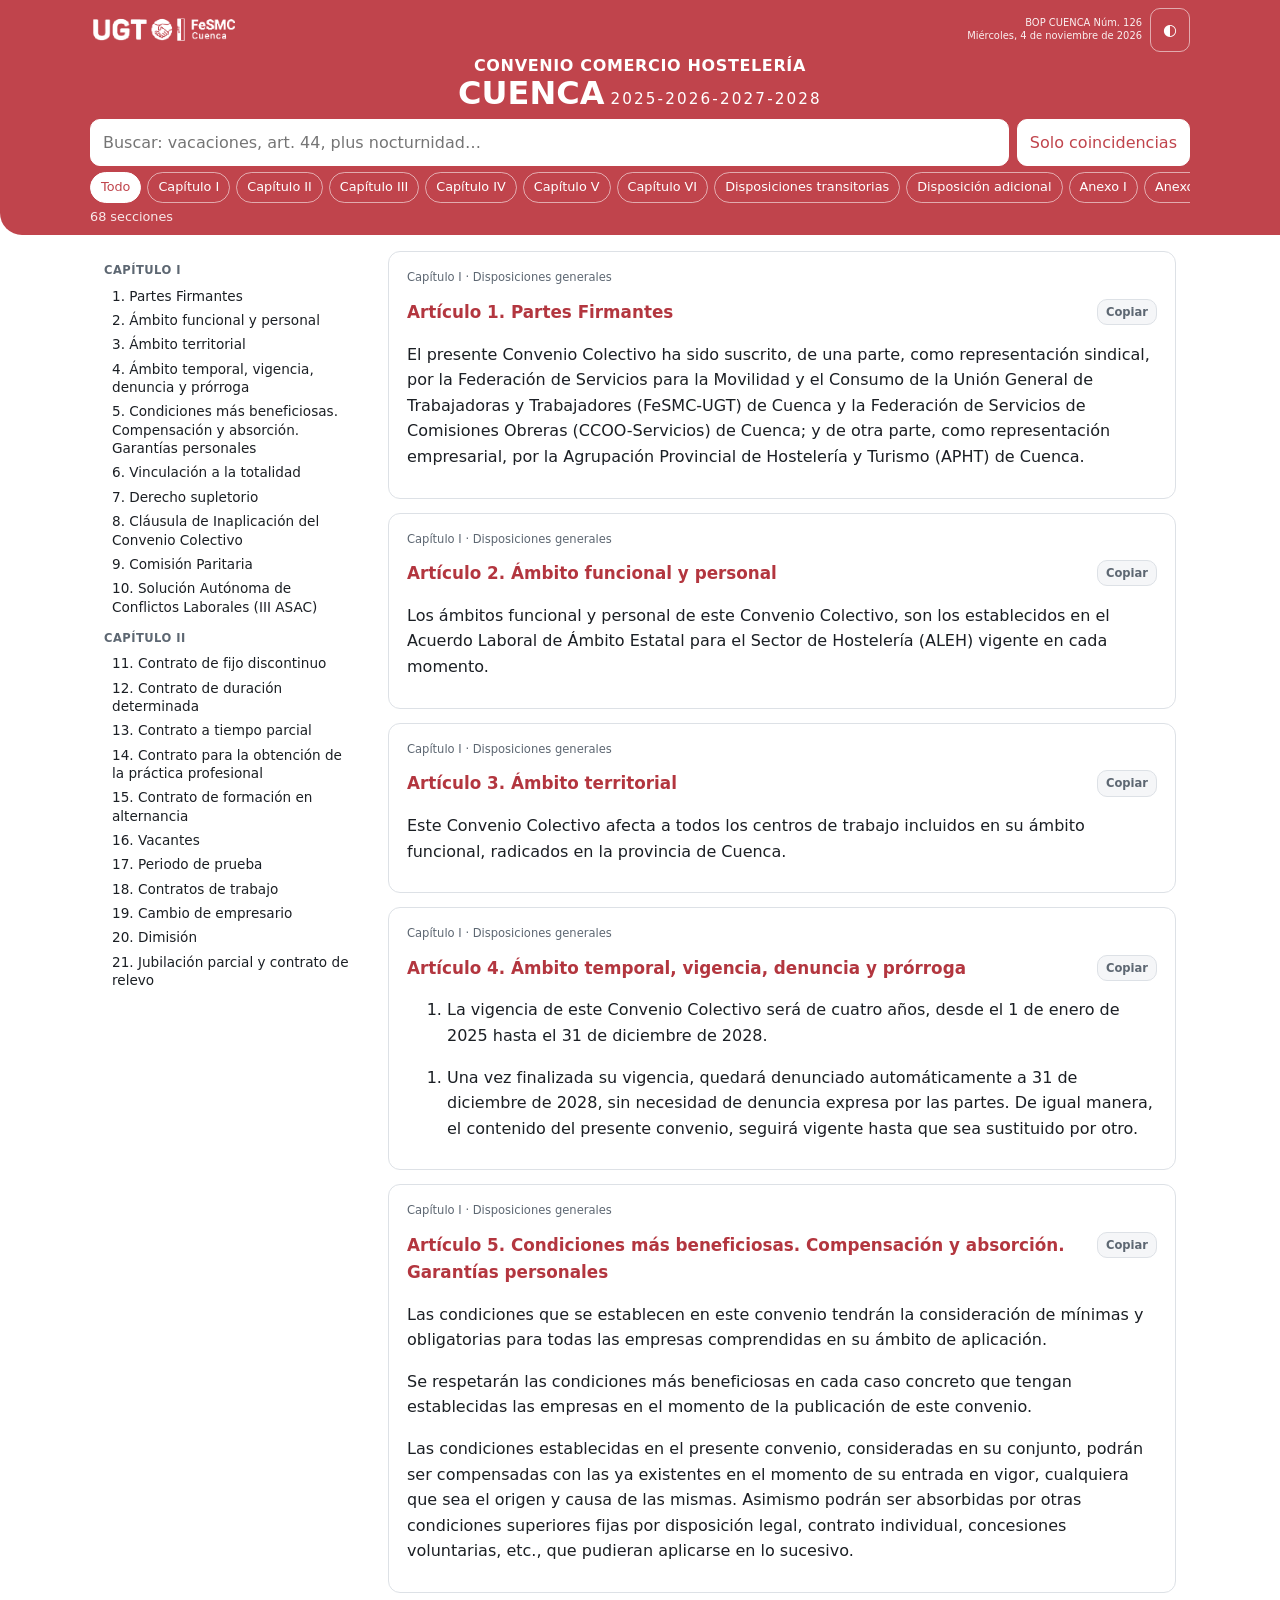
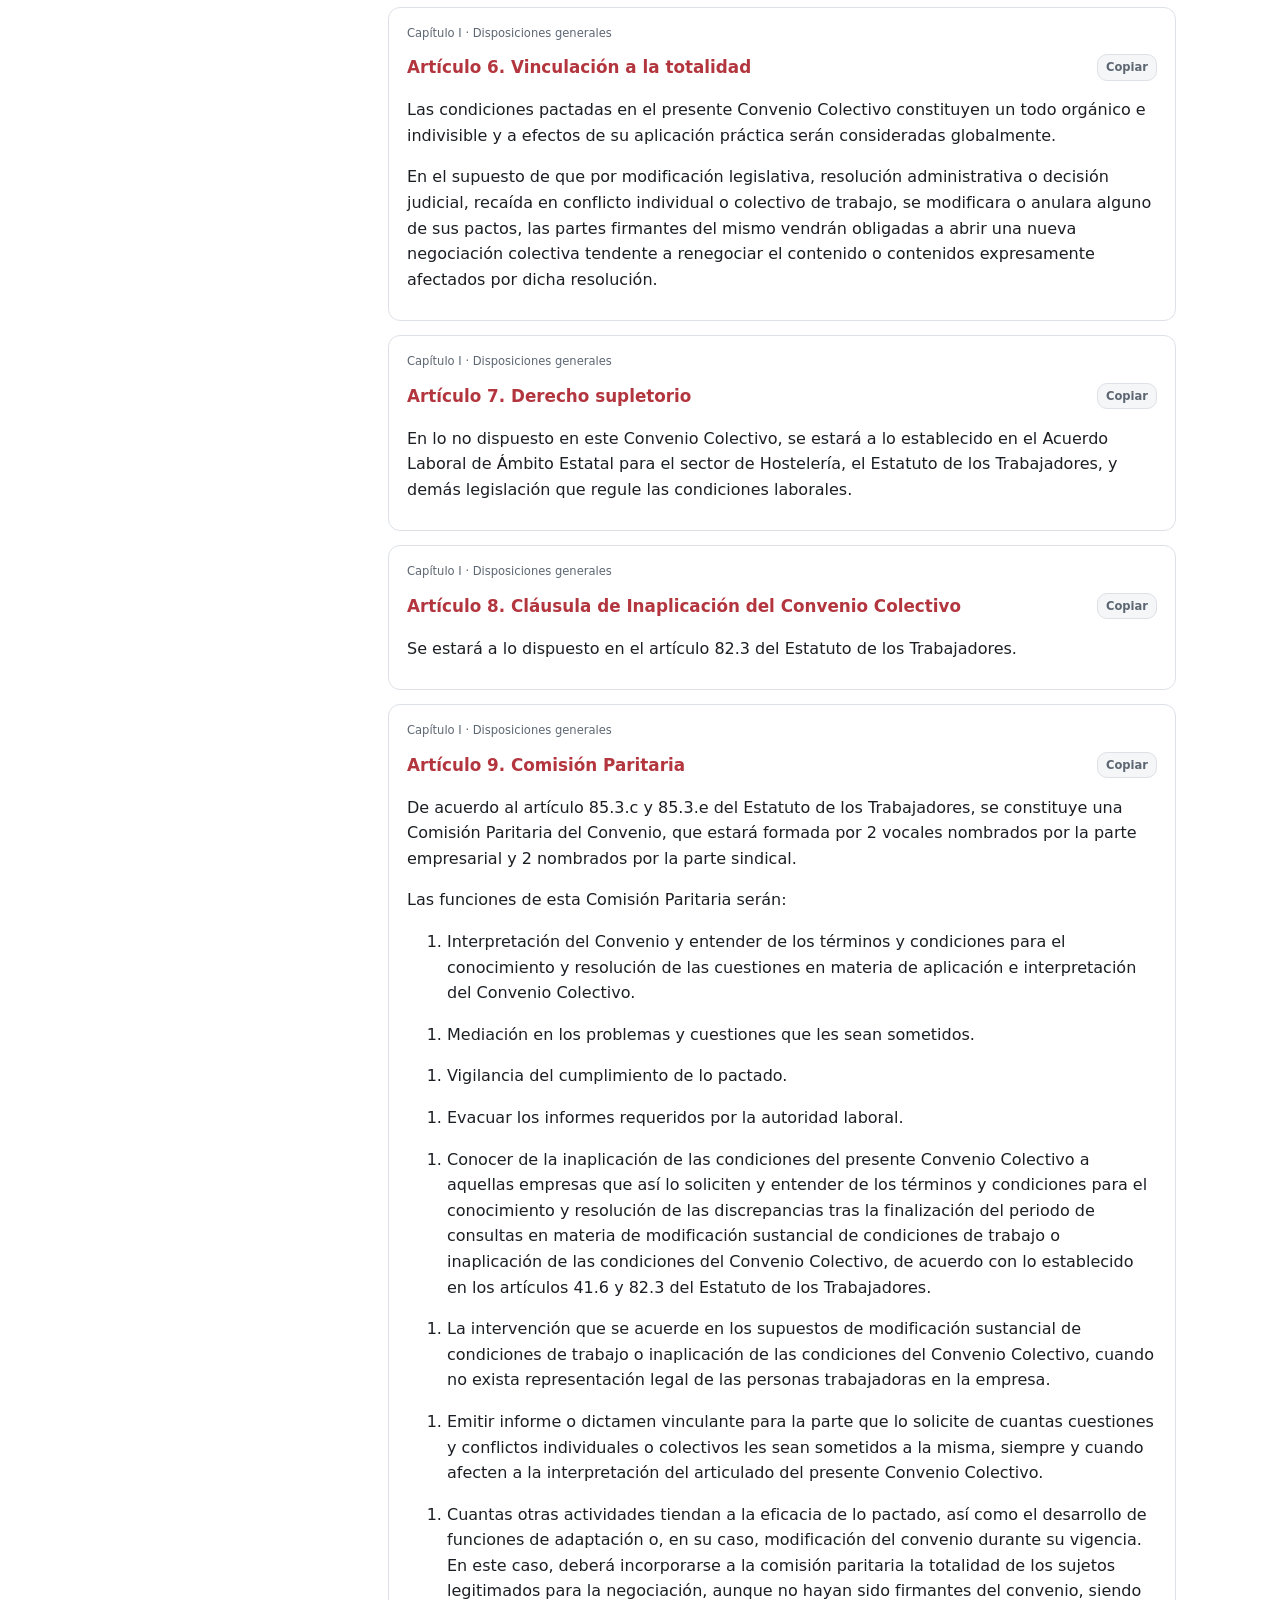
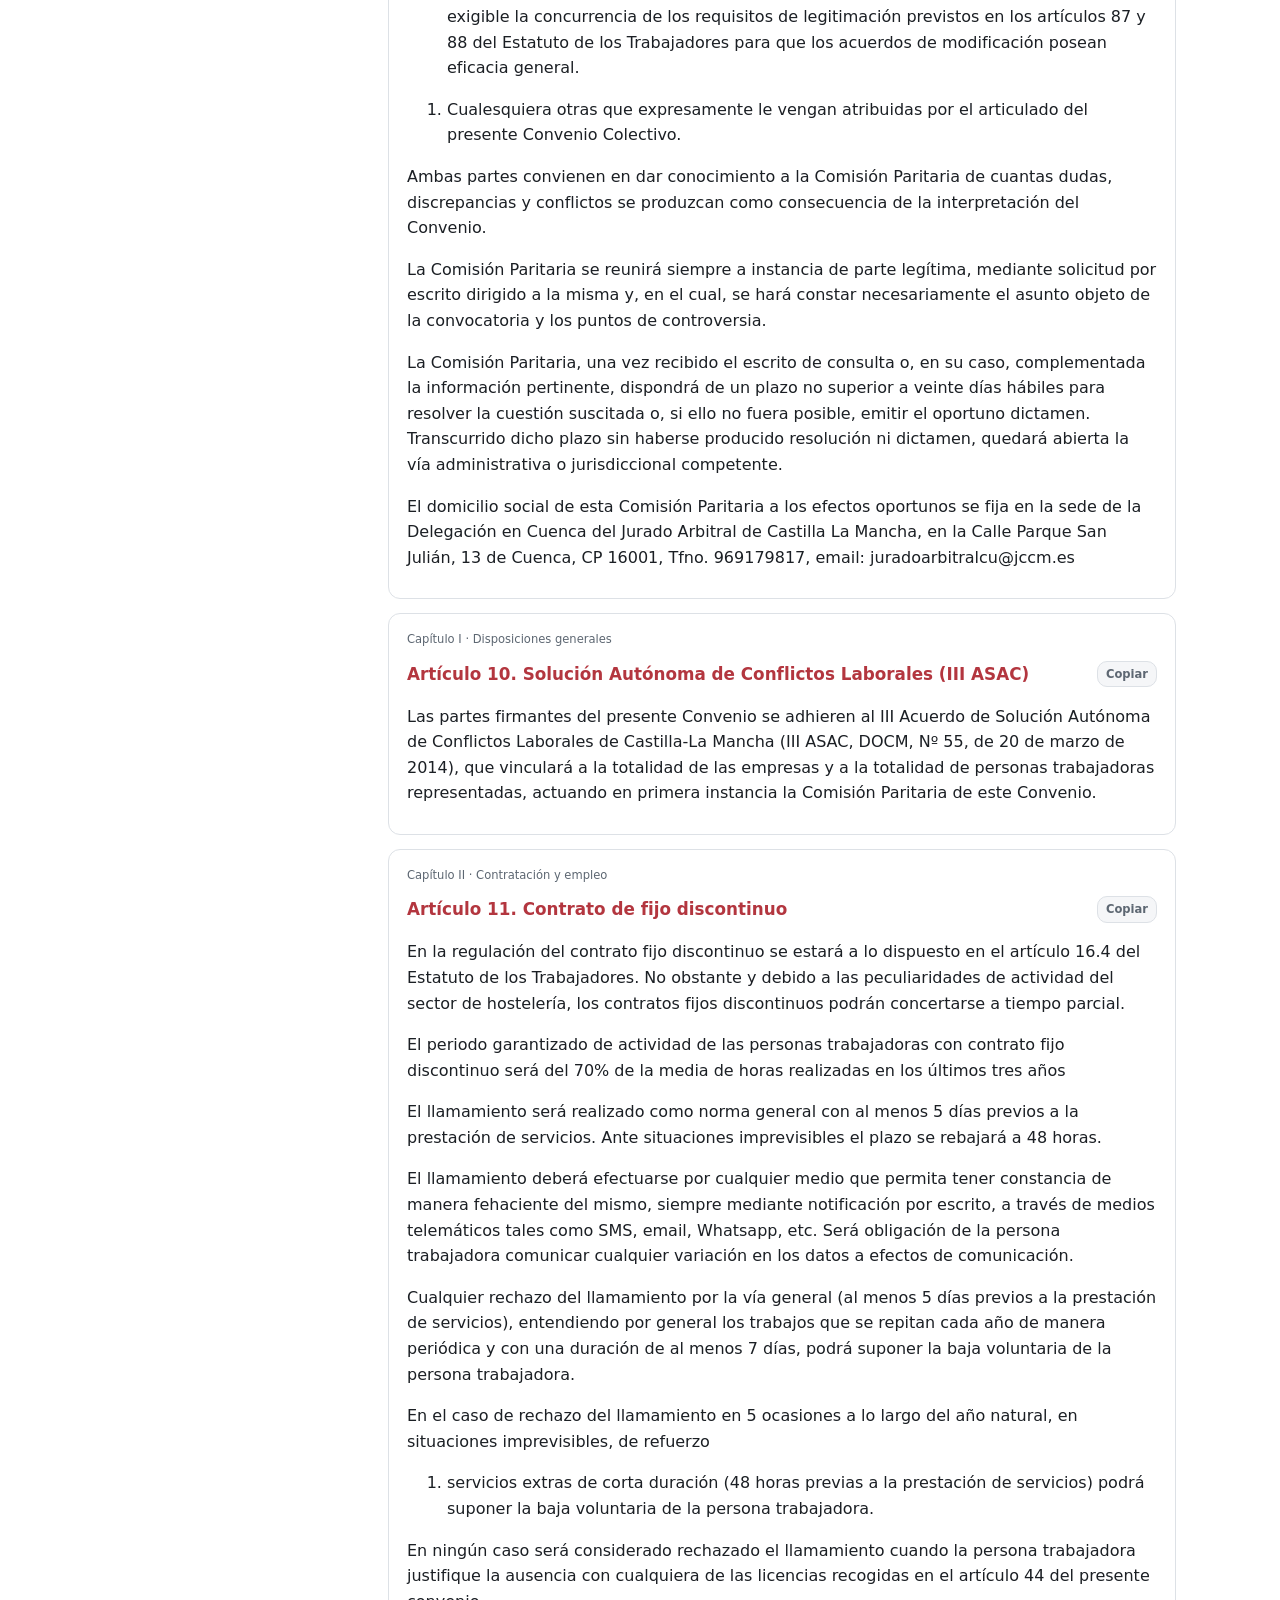
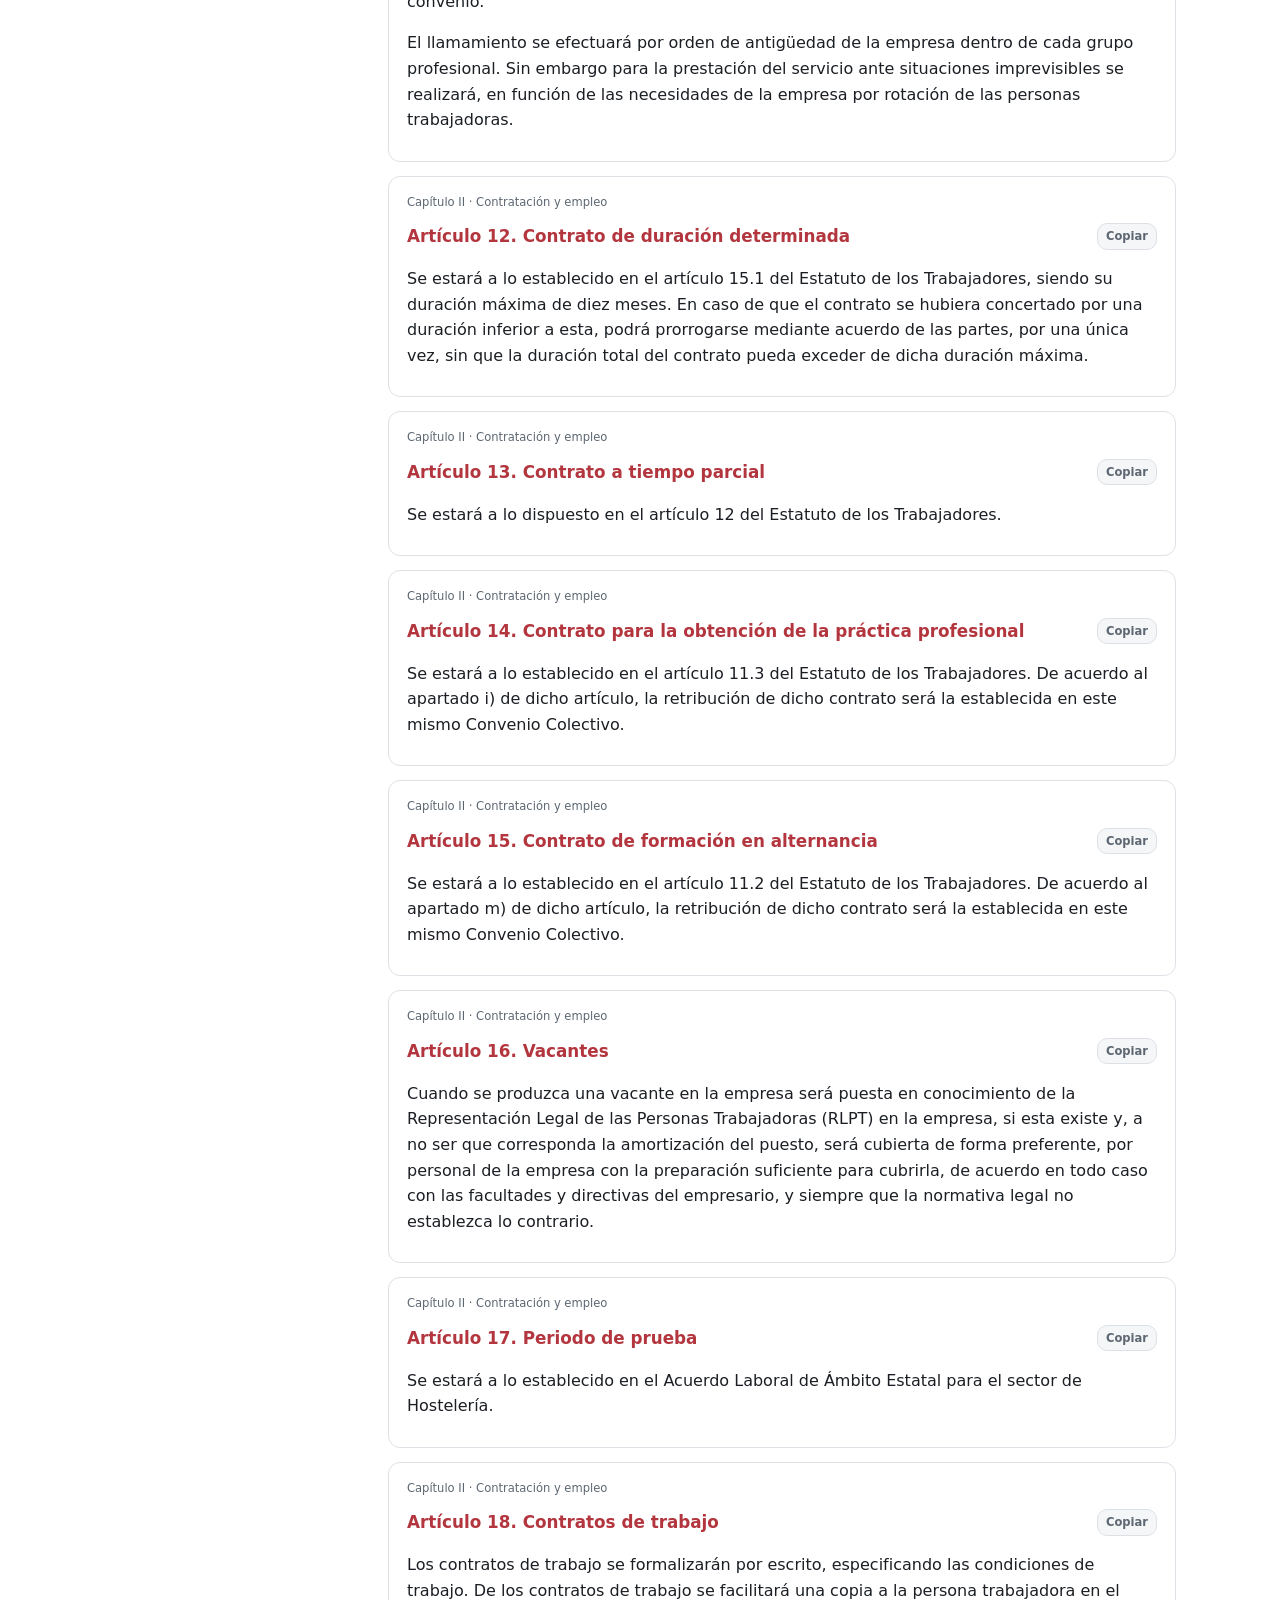
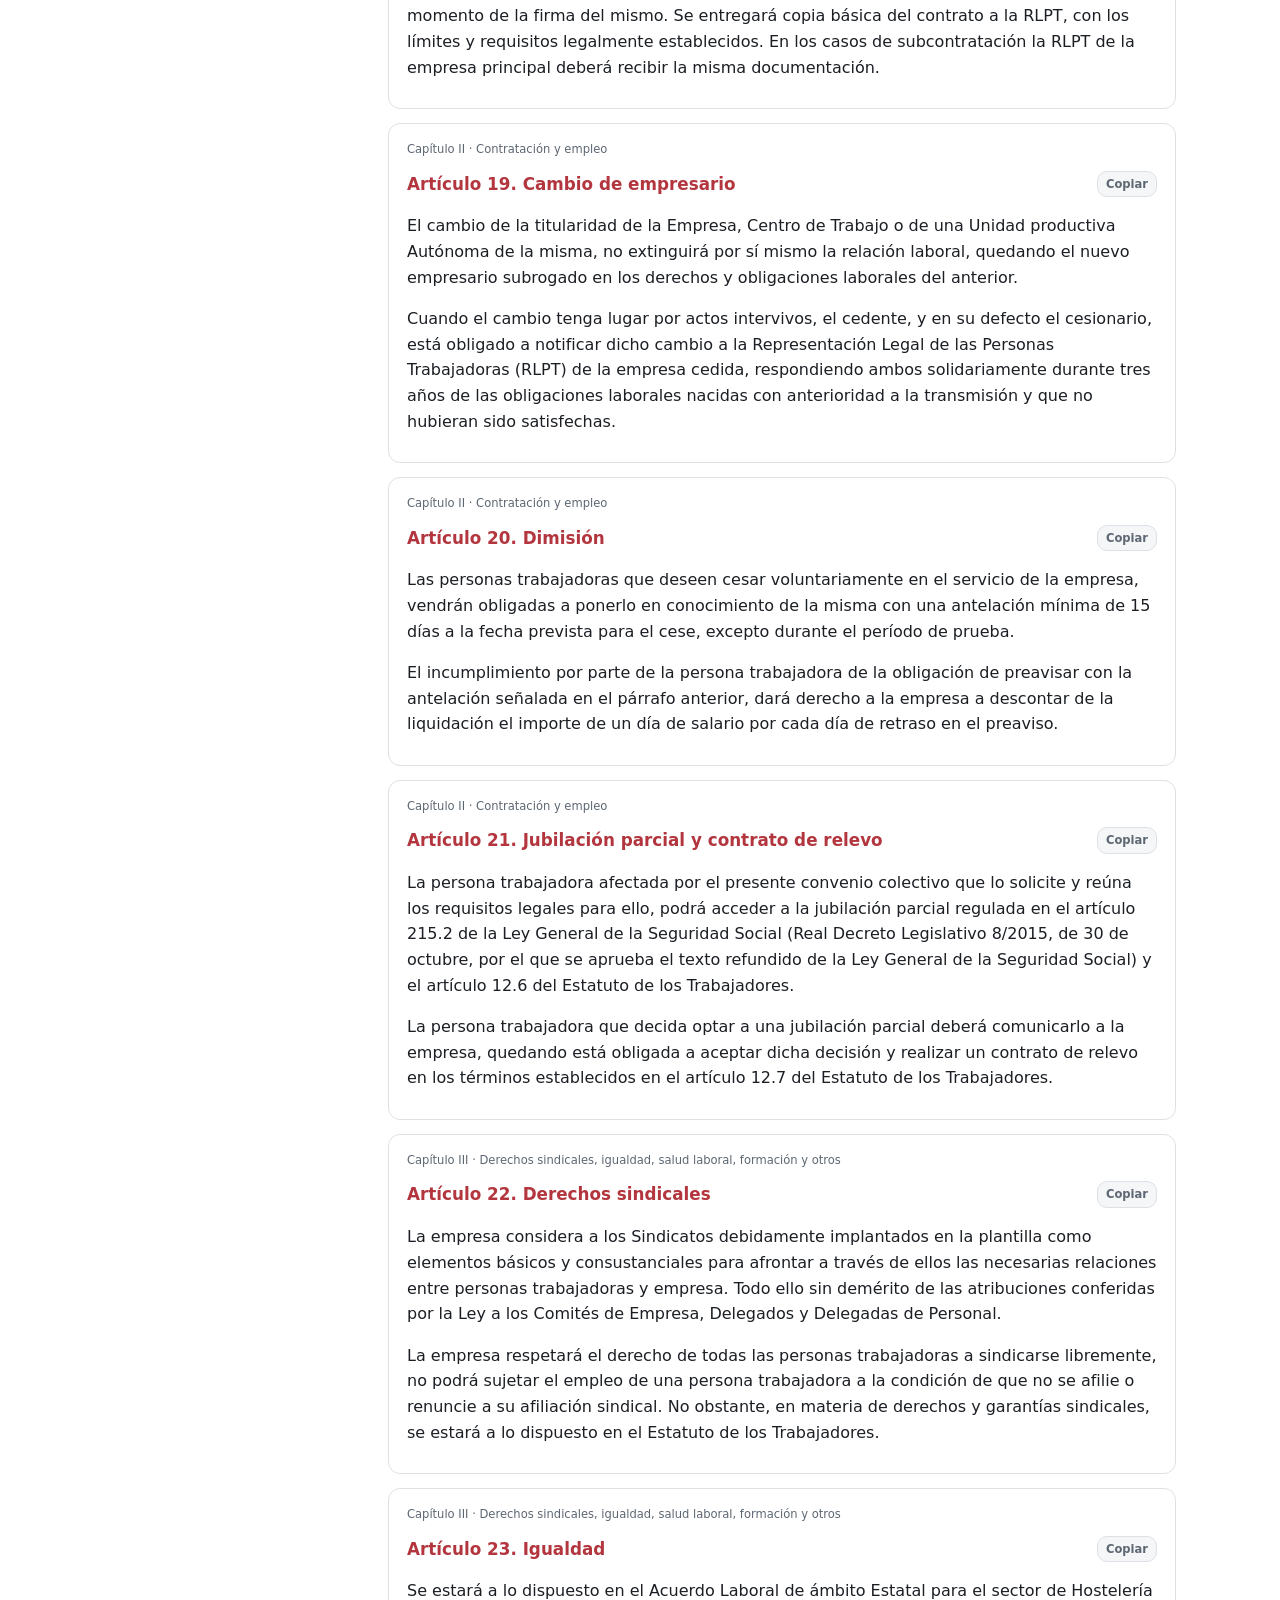
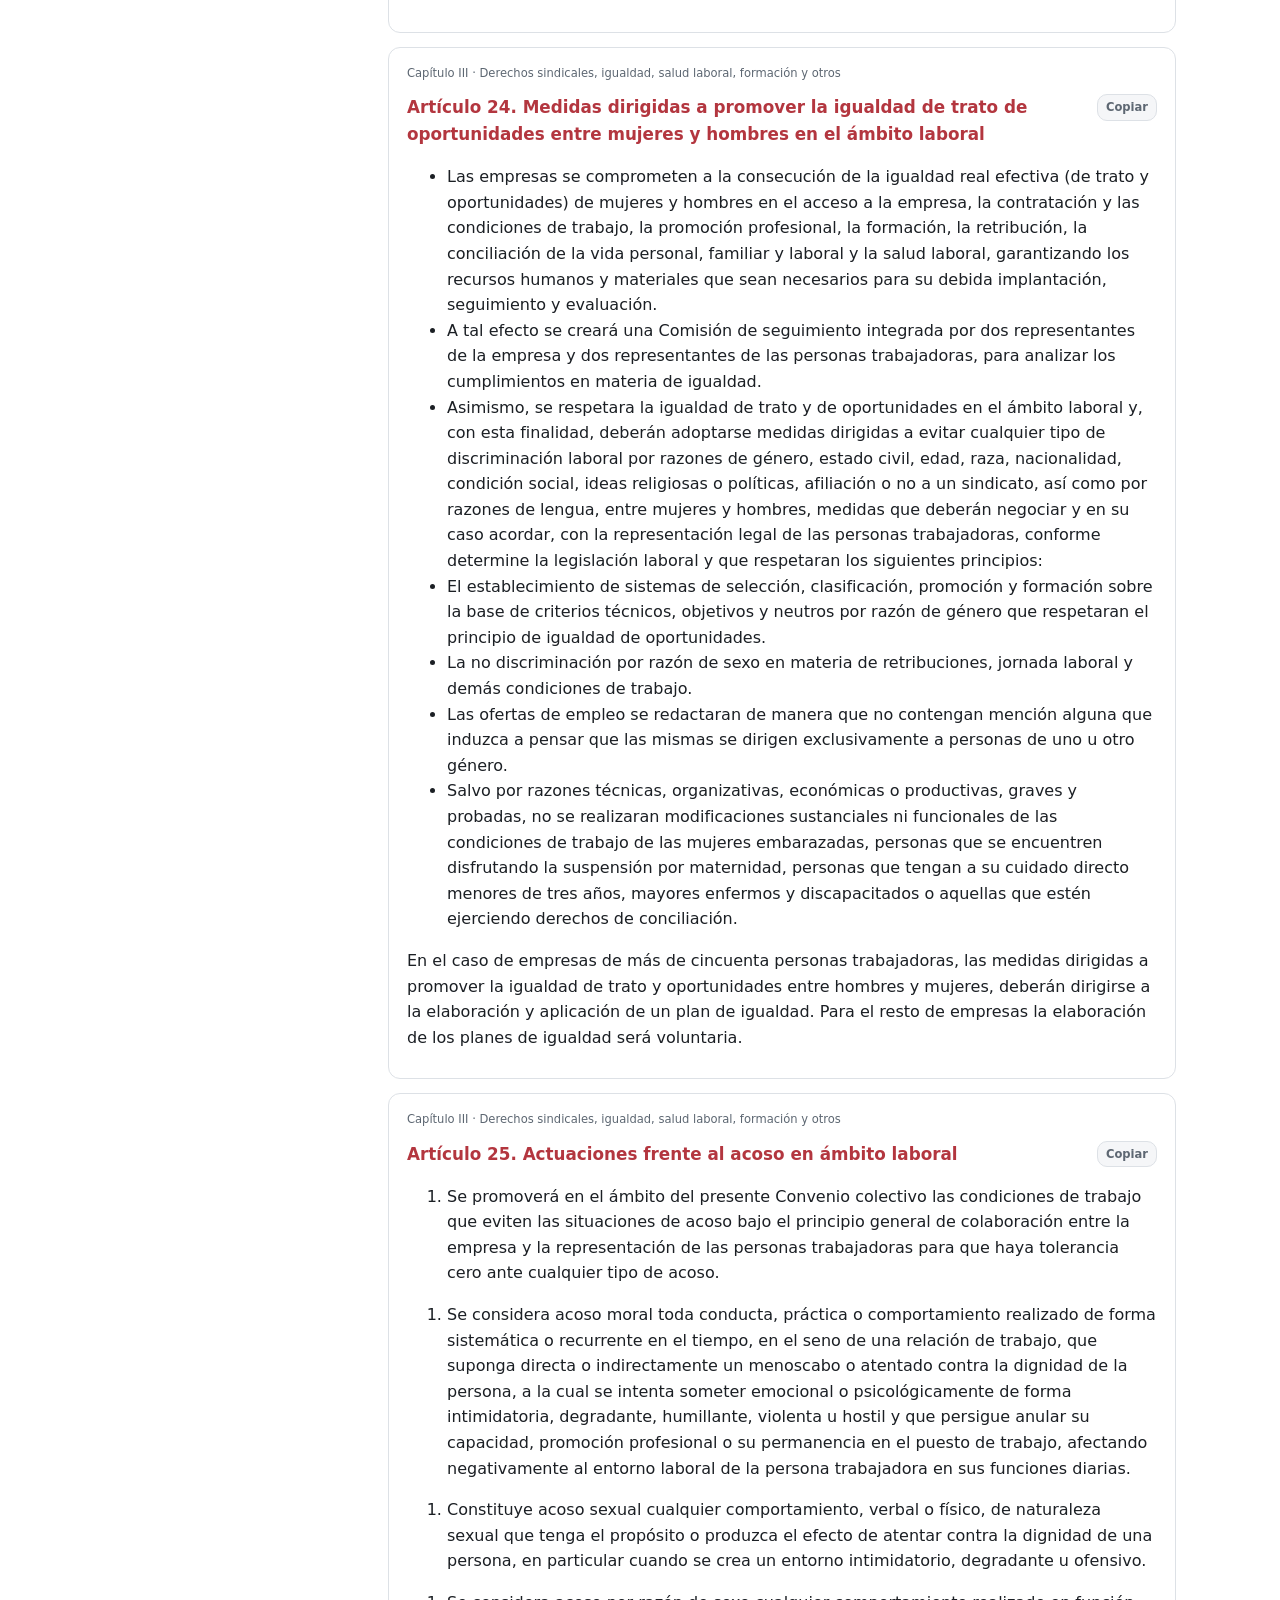
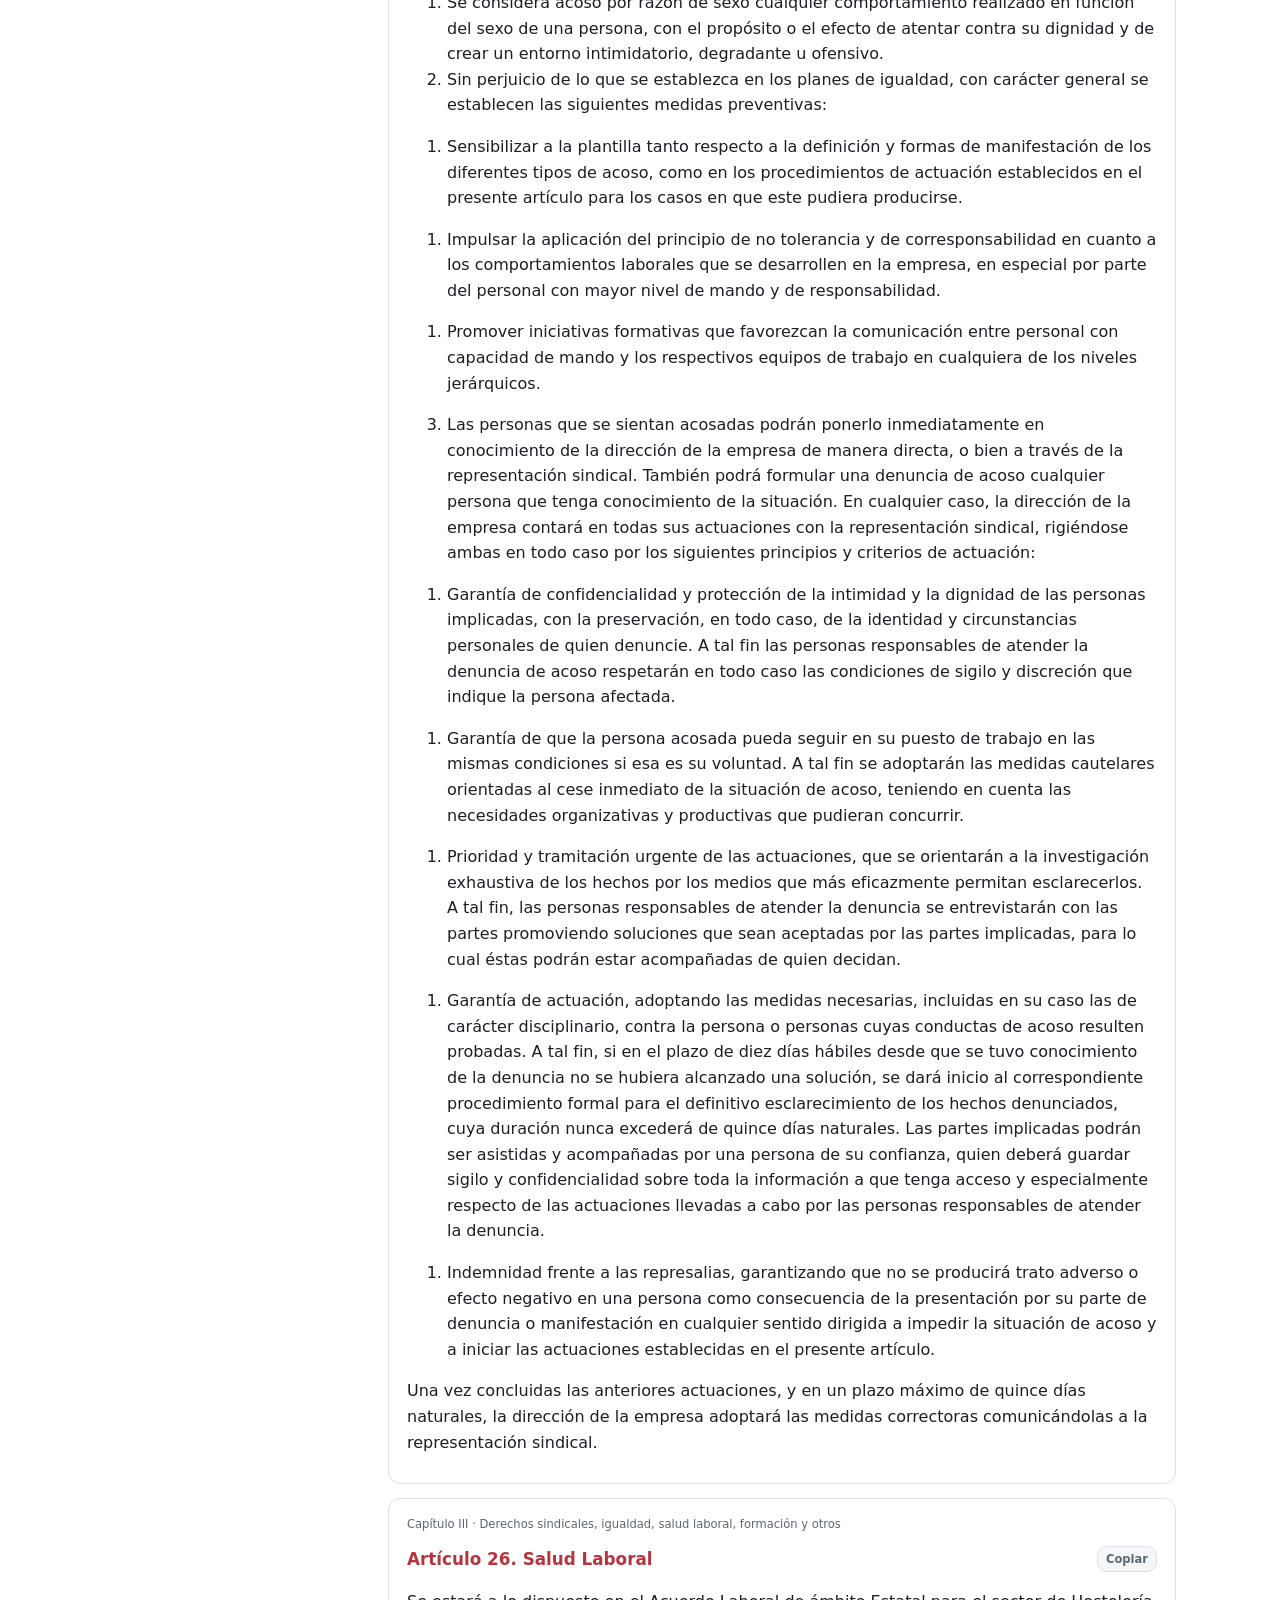
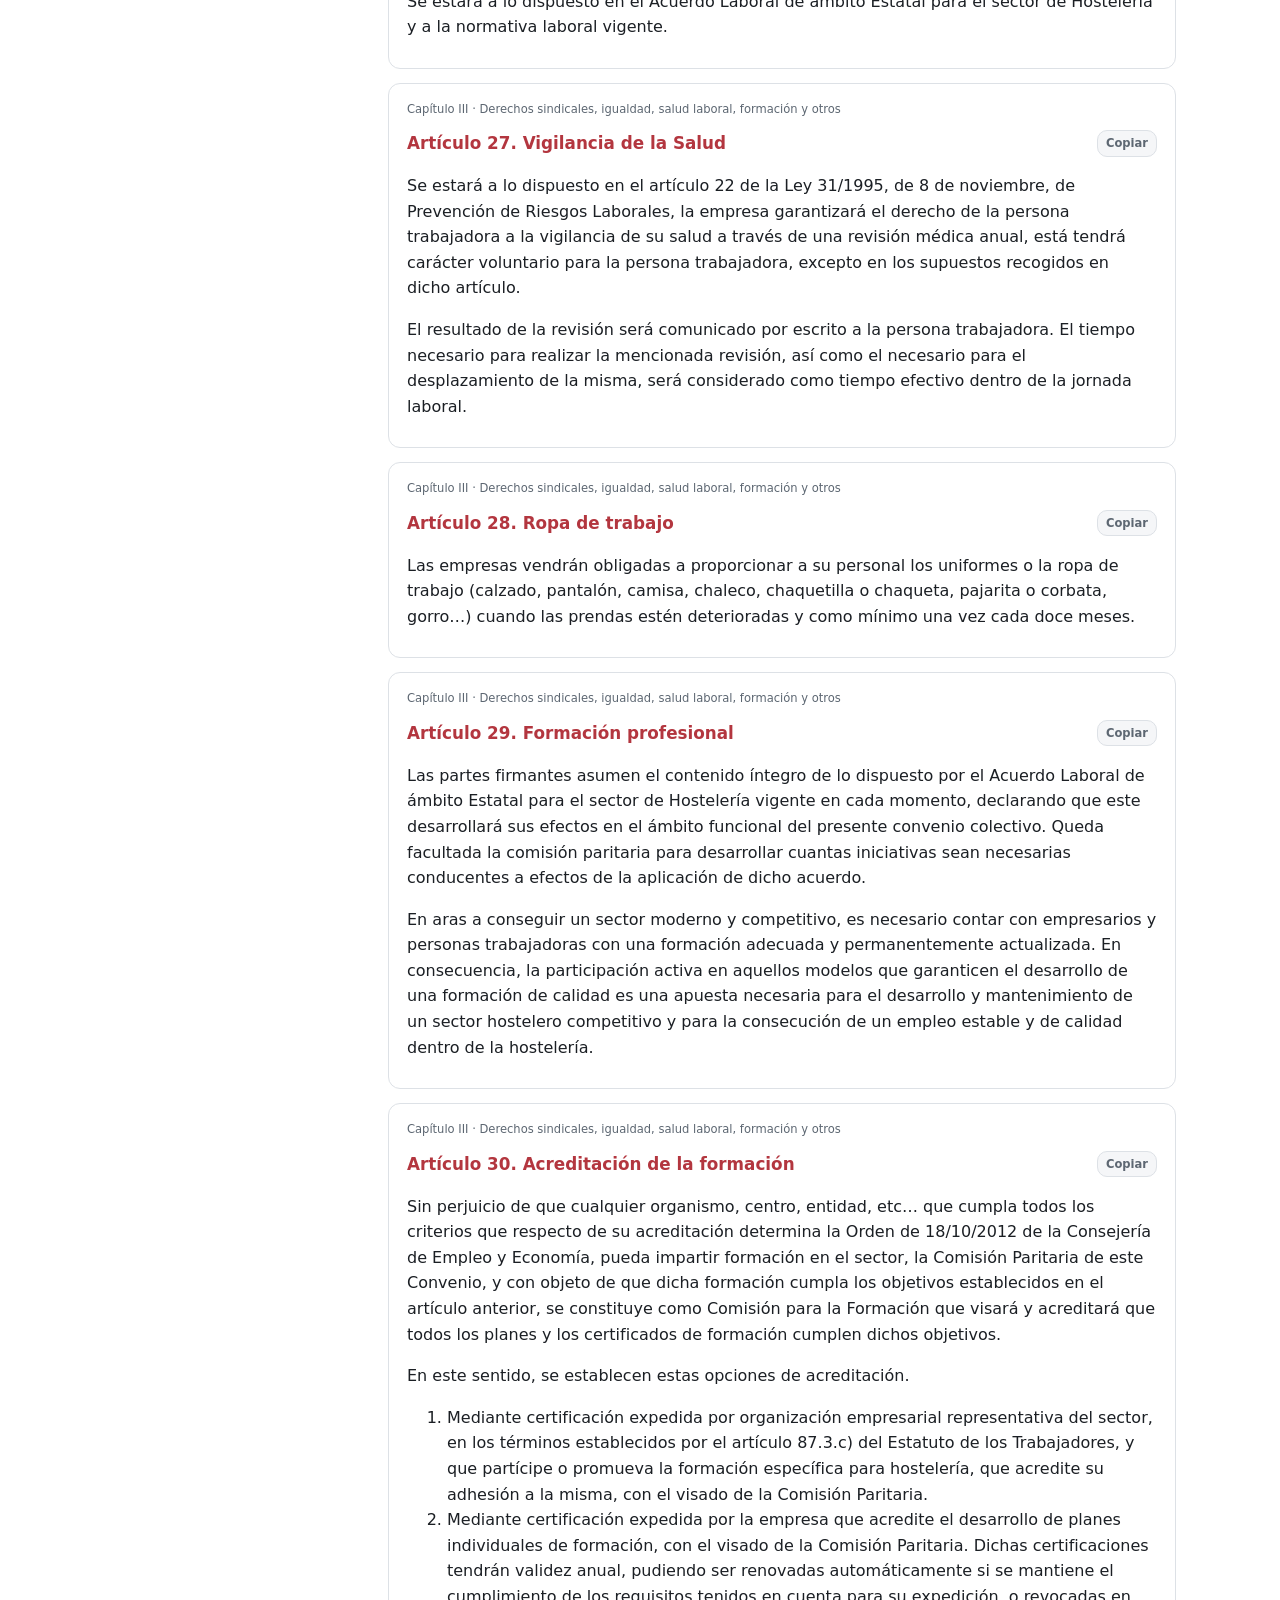
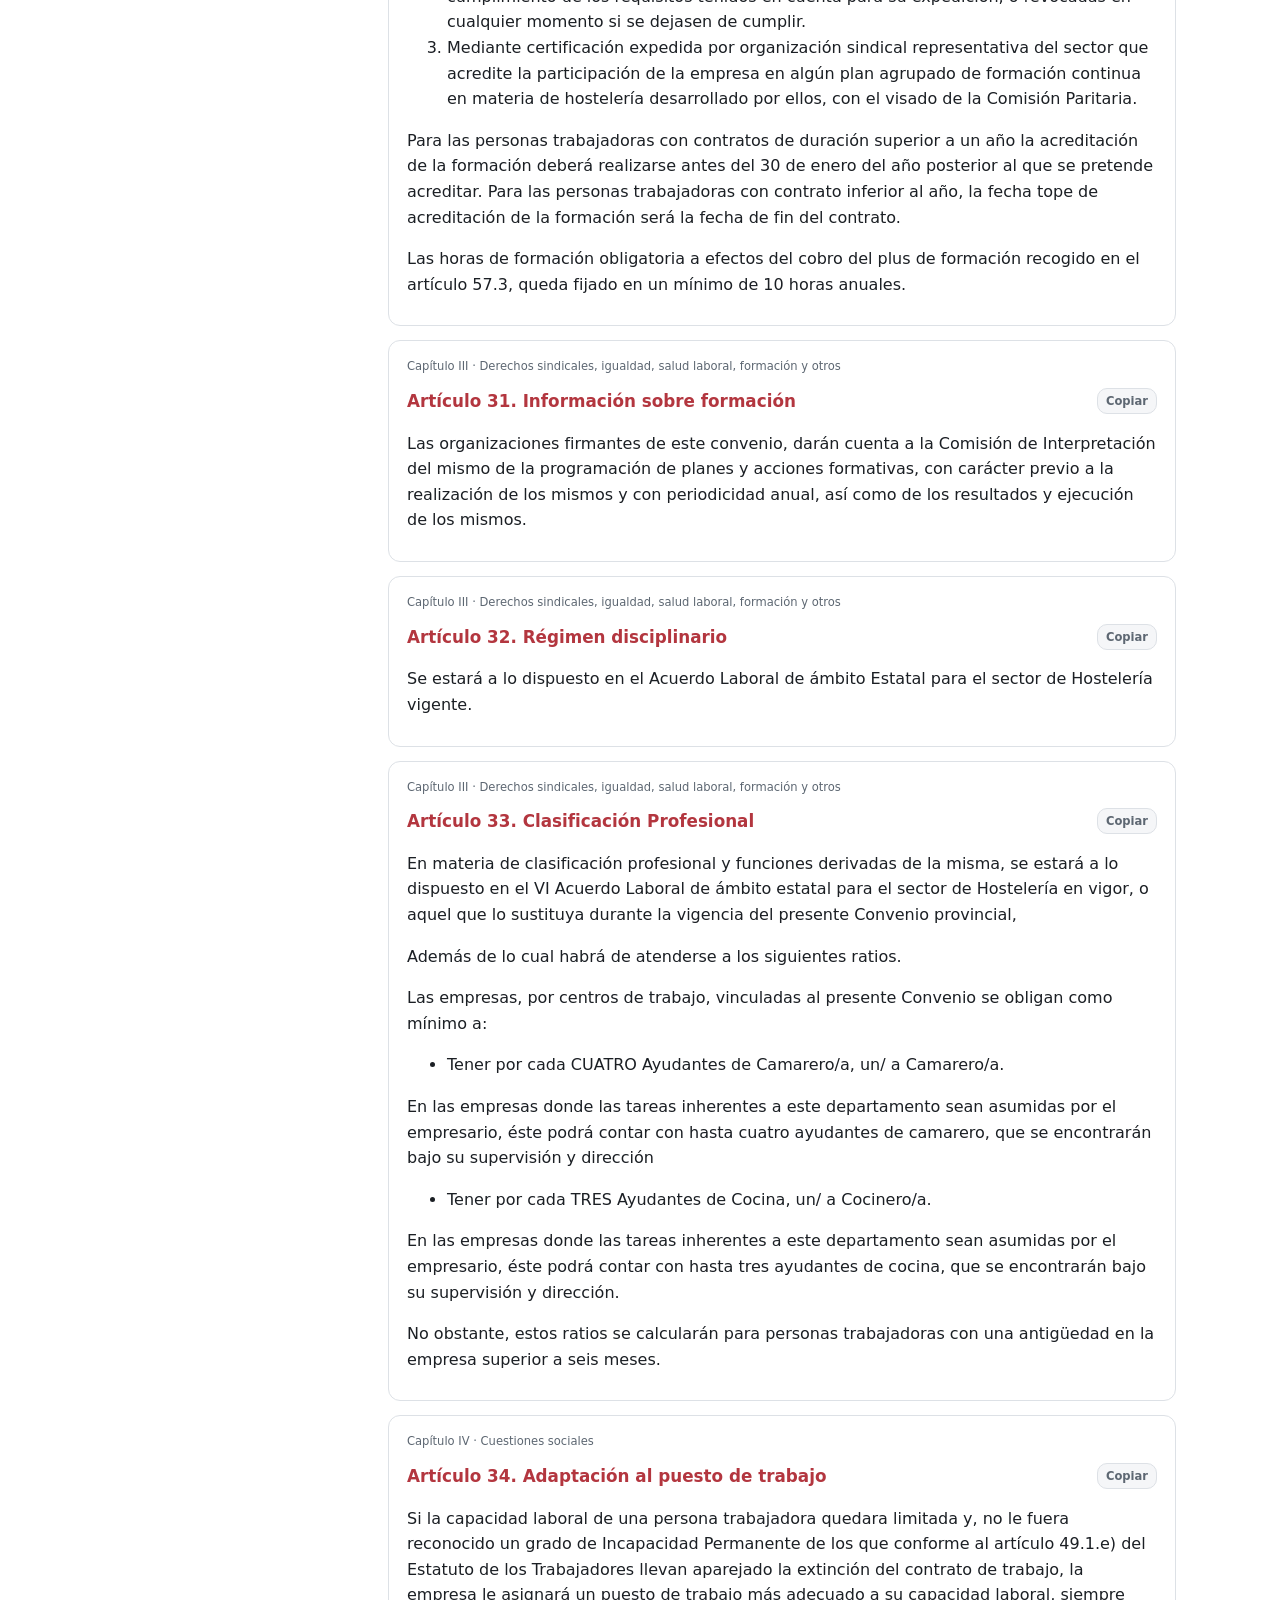
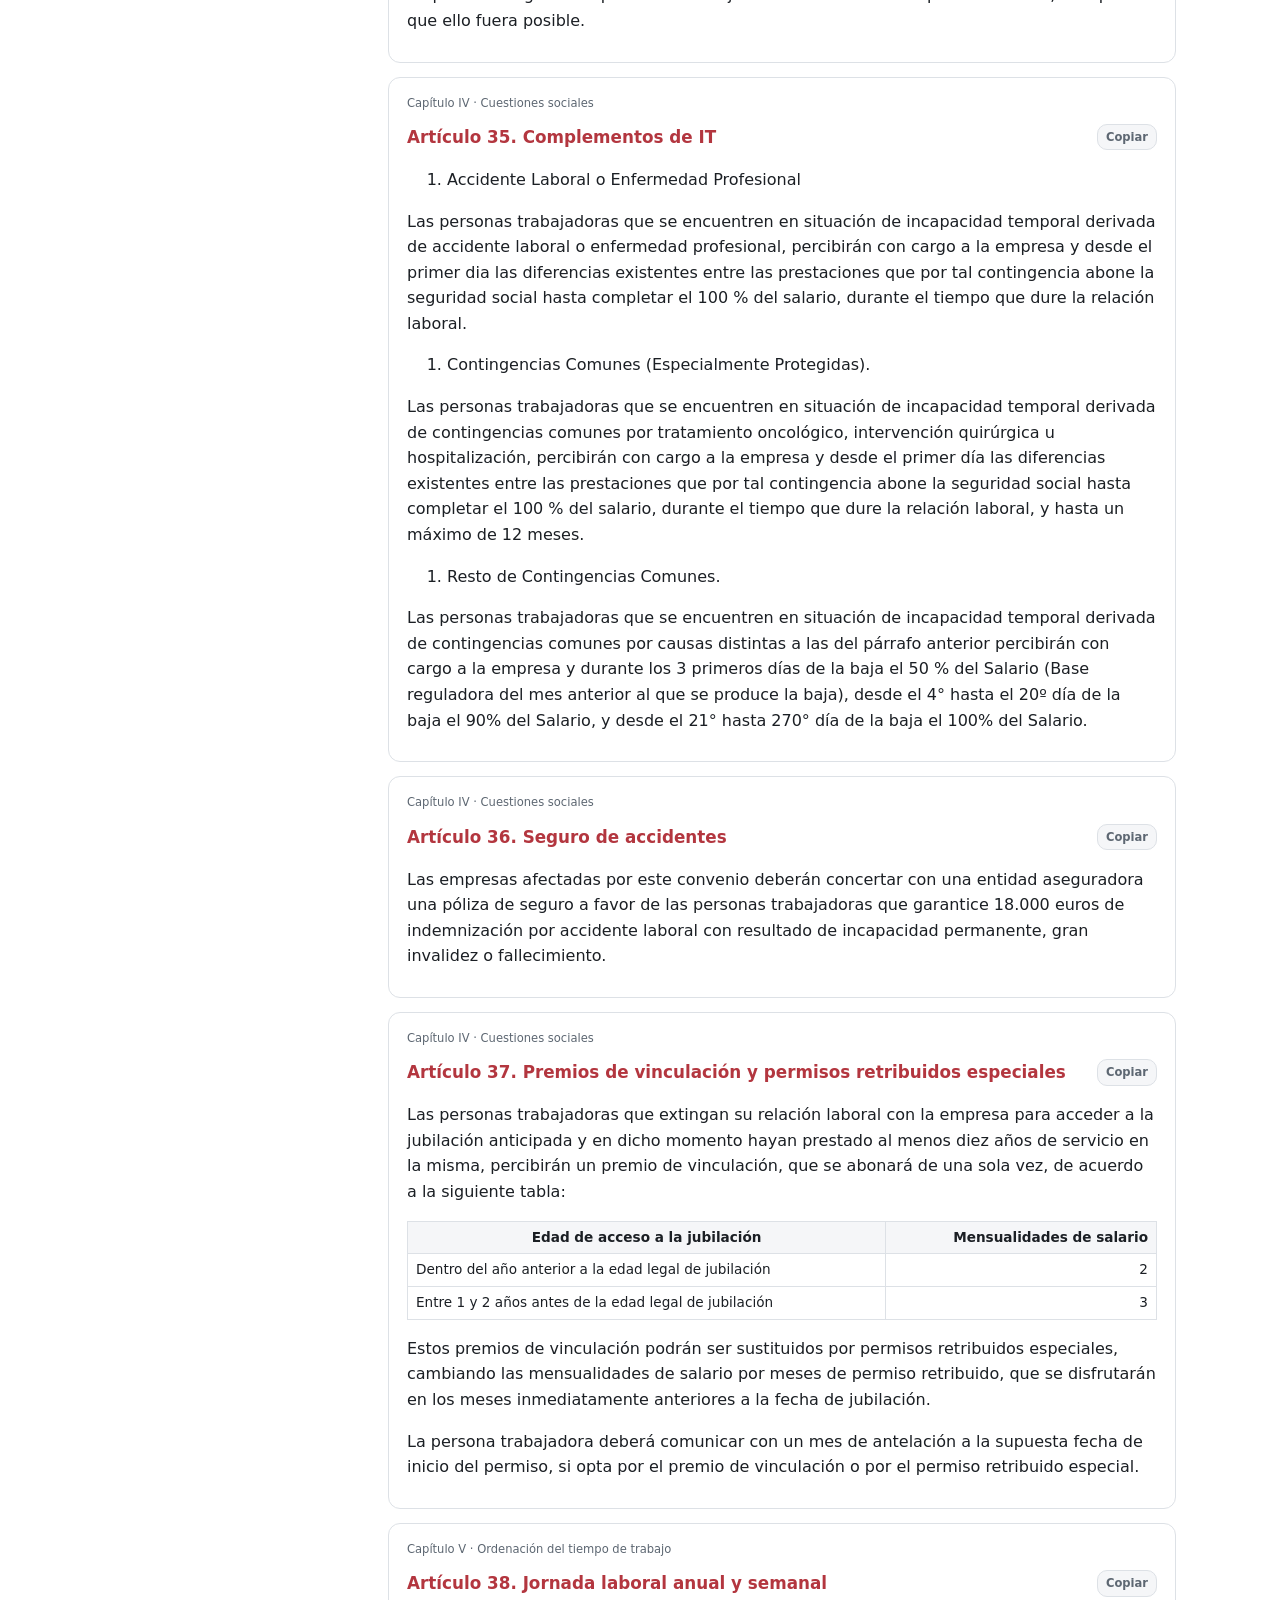
==== commit 5616ea5d: "Add files via upload" ====
--- a/index.html
+++ b/index.html
@@ -1,92 +1,100 @@
-<!doctype html>
-<html lang="es">
-
-  <head>
-    <meta charset="UTF-8" />
-    <meta
-      name="viewport"
-      content="width=device-width, initial-scale=1.0, maximum-scale=1" />
-    <title>Convenio Hostelería Cuenca | FeSMC UGT Castilla-La Mancha</title>
-    <meta name="description" content="Consulta navegable del Convenio Colectivo de Hostelería de la Provincia de Cuenca 2025–2028." />
-    <link rel="preconnect" href="https://fonts.googleapis.com" />
-    <link rel="preconnect" href="https://fonts.gstatic.com" crossorigin />
-    <link href="https://fonts.googleapis.com/css2?family=Source+Sans+3:wght@400;500;600;700;800&display=swap" rel="stylesheet" />
-    <!-- THIS IS THE START OF A COMMENT BLOCK, BLOCK TO BE DELETED: Google Fonts here, example:
-    <link rel="preconnect" href="https://fonts.googleapis.com" />
-    <link rel="preconnect" href="https://fonts.gstatic.com" crossorigin />
-    <link href="https://fonts.googleapis.com/css2?family=Inter:wght@400;500;600;700&display=swap" rel="stylesheet" />
-    THIS IS THE END OF A COMMENT BLOCK, BLOCK TO BE DELETED -->
-    <script type="module" crossorigin src="./assets/index-Dm0lyg6a.js"></script>
-    <link rel="stylesheet" crossorigin href="./assets/index-CyvqqdV8.css">
-    <script src="/__manus__/debug-collector.js" defer></script>
-  </head>
-
-  <body>
-    <script id="manus-runtime">window.__MANUS_HOST_DEV__ = false;
-(function(){"use strict";var Mr={exports:{}},Kn={};/**
- * @license React
- * react-jsx-runtime.production.js
- *
- * Copyright (c) Meta Platforms, Inc. and affiliates.
- *
- * This source code is licensed under the MIT license found in the
- * LICENSE file in the root directory of this source tree.
- */var $c;function um(){if($c)return Kn;$c=1;var r=Symbol.for("react.transitional.element"),i=Symbol.for("react.fragment");function c(s,d,m){var x=null;if(m!==void 0&&(x=""+m),d.key!==void 0&&(x=""+d.key),"key"in d){m={};for(var R in d)R!=="key"&&(m[R]=d[R])}else m=d;return d=m.ref,{$$typeof:r,type:s,key:x,ref:d!==void 0?d:null,props:m}}return Kn.Fragment=i,Kn.jsx=c,Kn.jsxs=c,Kn}var Fc;function dm(){return Fc||(Fc=1,Mr.exports=um()),Mr.exports}var h=dm(),Ar={exports:{}},Pn={},Rr={exports:{}},Nr={};/**
- * @license React
- * scheduler.production.js
- *
- * Copyright (c) Meta Platforms, Inc. and affiliates.
- *
- * This source code is licensed under the MIT license found in the
- * LICENSE file in the root directory of this source tree.
- */var Ic;function fm(){return Ic||(Ic=1,function(r){function i(A,q){var B=A.length;A.push(q);t:for(;0<B;){var bt=B-1>>>1,p=A[bt];if(0<d(p,q))A[bt]=q,A[B]=p,B=bt;else break t}}function c(A){return A.length===0?null:A[0]}function s(A){if(A.length===0)return null;var q=A[0],B=A.pop();if(B!==q){A[0]=B;t:for(var bt=0,p=A.length,O=p>>>1;bt<O;){var X=2*(bt+1)-1,G=A[X],Z=X+1,st=A[Z];if(0>d(G,B))Z<p&&0>d(st,G)?(A[bt]=st,A[Z]=B,bt=Z):(A[bt]=G,A[X]=B,bt=X);else if(Z<p&&0>d(st,B))A[bt]=st,A[Z]=B,bt=Z;else break t}}return q}function d(A,q){var B=A.sortIndex-q.sortIndex;return B!==0?B:A.id-q.id}if(r.unstable_now=void 0,typeof performance=="object"&&typeof performance.now=="function"){var m=performance;r.unstable_now=function(){return m.now()}}else{var x=Date,R=x.now();r.unstable_now=function(){return x.now()-R}}var C=[],v=[],D=1,j=null,J=3,at=!1,$=!1,nt=!1,ct=!1,ht=typeof setTimeout=="function"?setTimeout:null,St=typeof clearTimeout=="function"?clearTimeout:null,_=typeof setImmediate<"u"?setImmediate:null;function Y(A){for(var q=c(v);q!==null;){if(q.callback===null)s(v);else if(q.startTime<=A)s(v),q.sortIndex=q.expirationTime,i(C,q);else break;q=c(v)}}function H(A){if(nt=!1,Y(A),!$)if(c(C)!==null)$=!0,it||(it=!0,Bt());else{var q=c(v);q!==null&&Mt(H,q.startTime-A)}}var it=!1,rt=-1,V=5,xt=-1;function Be(){return ct?!0:!(r.unstable_now()-xt<V)}function te(){if(ct=!1,it){var A=r.unstable_now();xt=A;var q=!0;try{t:{$=!1,nt&&(nt=!1,St(rt),rt=-1),at=!0;var B=J;try{e:{for(Y(A),j=c(C);j!==null&&!(j.expirationTime>A&&Be());){var bt=j.callback;if(typeof bt=="function"){j.callback=null,J=j.priorityLevel;var p=bt(j.expirationTime<=A);if(A=r.unstable_now(),typeof p=="function"){j.callback=p,Y(A),q=!0;break e}j===c(C)&&s(C),Y(A)}else s(C);j=c(C)}if(j!==null)q=!0;else{var O=c(v);O!==null&&Mt(H,O.startTime-A),q=!1}}break t}finally{j=null,J=B,at=!1}q=void 0}}finally{q?Bt():it=!1}}}var Bt;if(typeof _=="function")Bt=function(){_(te)};else if(typeof MessageChannel<"u"){var me=new MessageChannel,Se=me.port2;me.port1.onmessage=te,Bt=function(){Se.postMessage(null)}}else Bt=function(){ht(te,0)};function Mt(A,q){rt=ht(function(){A(r.unstable_now())},q)}r.unstable_IdlePriority=5,r.unstable_ImmediatePriority=1,r.unstable_LowPriority=4,r.unstable_NormalPriority=3,r.unstable_Profiling=null,r.unstable_UserBlockingPriority=2,r.unstable_cancelCallback=function(A){A.callback=null},r.unstable_forceFrameRate=function(A){0>A||125<A?console.error("forceFrameRate takes a positive int between 0 and 125, forcing frame rates higher than 125 fps is not supported"):V=0<A?Math.floor(1e3/A):5},r.unstable_getCurrentPriorityLevel=function(){return J},r.unstable_next=function(A){switch(J){case 1:case 2:case 3:var q=3;break;default:q=J}var B=J;J=q;try{return A()}finally{J=B}},r.unstable_requestPaint=function(){ct=!0},r.unstable_runWithPriority=function(A,q){switch(A){case 1:case 2:case 3:case 4:case 5:break;default:A=3}var B=J;J=A;try{return q()}finally{J=B}},r.unstable_scheduleCallback=function(A,q,B){var bt=r.unstable_now();switch(typeof B=="object"&&B!==null?(B=B.delay,B=typeof B=="number"&&0<B?bt+B:bt):B=bt,A){case 1:var p=-1;break;case 2:p=250;break;case 5:p=1073741823;break;case 4:p=1e4;break;default:p=5e3}return p=B+p,A={id:D++,callback:q,priorityLevel:A,startTime:B,expirationTime:p,sortIndex:-1},B>bt?(A.sortIndex=B,i(v,A),c(C)===null&&A===c(v)&&(nt?(St(rt),rt=-1):nt=!0,Mt(H,B-bt))):(A.sortIndex=p,i(C,A),$||at||($=!0,it||(it=!0,Bt()))),A},r.unstable_shouldYield=Be,r.unstable_wrapCallback=function(A){var q=J;return function(){var B=J;J=q;try{return A.apply(this,arguments)}finally{J=B}}}}(Nr)),Nr}var tu;function hm(){return tu||(tu=1,Rr.exports=fm()),Rr.exports}var zr={exports:{}},ut={};/**
- * @license React
- * react.production.js
- *
- * Copyright (c) Meta Platforms, Inc. and affiliates.
- *
- * This source code is licensed under the MIT license found in the
- * LICENSE file in the root directory of this source tree.
- */var eu;function mm(){if(eu)return ut;eu=1;var r=Symbol.for("react.transitional.element"),i=Symbol.for("react.portal"),c=Symbol.for("react.fragment"),s=Symbol.for("react.strict_mode"),d=Symbol.for("react.profiler"),m=Symbol.for("react.consumer"),x=Symbol.for("react.context"),R=Symbol.for("react.forward_ref"),C=Symbol.for("react.suspense"),v=Symbol.for("react.memo"),D=Symbol.for("react.lazy"),j=Symbol.iterator;function J(p){return p===null||typeof p!="object"?null:(p=j&&p[j]||p["@@iterator"],typeof p=="function"?p:null)}var at={isMounted:function(){return!1},enqueueForceUpdate:function(){},enqueueReplaceState:function(){},enqueueSetState:function(){}},$=Object.assign,nt={};function ct(p,O,X){this.props=p,this.context=O,this.refs=nt,this.updater=X||at}ct.prototype.isReactComponent={},ct.prototype.setState=function(p,O){if(typeof p!="object"&&typeof p!="function"&&p!=null)throw Error("takes an object of state variables to update or a function which returns an object of state variables.");this.updater.enqueueSetState(this,p,O,"setState")},ct.prototype.forceUpdate=function(p){this.updater.enqueueForceUpdate(this,p,"forceUpdate")};function ht(){}ht.prototype=ct.prototype;function St(p,O,X){this.props=p,this.context=O,this.refs=nt,this.updater=X||at}var _=St.prototype=new ht;_.constructor=St,$(_,ct.prototype),_.isPureReactComponent=!0;var Y=Array.isArray,H={H:null,A:null,T:null,S:null,V:null},it=Object.prototype.hasOwnProperty;function rt(p,O,X,G,Z,st){return X=st.ref,{$$typeof:r,type:p,key:O,ref:X!==void 0?X:null,props:st}}function V(p,O){return rt(p.type,O,void 0,void 0,void 0,p.props)}function xt(p){return typeof p=="object"&&p!==null&&p.$$typeof===r}function Be(p){var O={"=":"=0",":":"=2"};return"$"+p.replace(/[=:]/g,function(X){return O[X]})}var te=/\/+/g;function Bt(p,O){return typeof p=="object"&&p!==null&&p.key!=null?Be(""+p.key):O.toString(36)}function me(){}function Se(p){switch(p.status){case"fulfilled":return p.value;case"rejected":throw p.reason;default:switch(typeof p.status=="string"?p.then(me,me):(p.status="pending",p.then(function(O){p.status==="pending"&&(p.status="fulfilled",p.value=O)},function(O){p.status==="pending"&&(p.status="rejected",p.reason=O)})),p.status){case"fulfilled":return p.value;case"rejected":throw p.reason}}throw p}function Mt(p,O,X,G,Z){var st=typeof p;(st==="undefined"||st==="boolean")&&(p=null);var I=!1;if(p===null)I=!0;else switch(st){case"bigint":case"string":case"number":I=!0;break;case"object":switch(p.$$typeof){case r:case i:I=!0;break;case D:return I=p._init,Mt(I(p._payload),O,X,G,Z)}}if(I)return Z=Z(p),I=G===""?"."+Bt(p,0):G,Y(Z)?(X="",I!=null&&(X=I.replace(te,"$&/")+"/"),Mt(Z,O,X,"",function(Jt){return Jt})):Z!=null&&(xt(Z)&&(Z=V(Z,X+(Z.key==null||p&&p.key===Z.key?"":(""+Z.key).replace(te,"$&/")+"/")+I)),O.push(Z)),1;I=0;var gt=G===""?".":G+":";if(Y(p))for(var Tt=0;Tt<p.length;Tt++)G=p[Tt],st=gt+Bt(G,Tt),I+=Mt(G,O,X,st,Z);else if(Tt=J(p),typeof Tt=="function")for(p=Tt.call(p),Tt=0;!(G=p.next()).done;)G=G.value,st=gt+Bt(G,Tt++),I+=Mt(G,O,X,st,Z);else if(st==="object"){if(typeof p.then=="function")return Mt(Se(p),O,X,G,Z);throw O=String(p),Error("Objects are not valid as a React child (found: "+(O==="[object Object]"?"object with keys {"+Object.keys(p).join(", ")+"}":O)+"). If you meant to render a collection of children, use an array instead.")}return I}function A(p,O,X){if(p==null)return p;var G=[],Z=0;return Mt(p,G,"","",function(st){return O.call(X,st,Z++)}),G}function q(p){if(p._status===-1){var O=p._result;O=O(),O.then(function(X){(p._status===0||p._status===-1)&&(p._status=1,p._result=X)},function(X){(p._status===0||p._status===-1)&&(p._status=2,p._result=X)}),p._status===-1&&(p._status=0,p._result=O)}if(p._status===1)return p._result.default;throw p._result}var B=typeof reportError=="function"?reportError:function(p){if(typeof window=="object"&&typeof window.ErrorEvent=="function"){var O=new window.ErrorEvent("error",{bubbles:!0,cancelable:!0,message:typeof p=="object"&&p!==null&&typeof p.message=="string"?String(p.message):String(p),error:p});if(!window.dispatchEvent(O))return}else if(typeof process=="object"&&typeof process.emit=="function"){process.emit("uncaughtException",p);return}console.error(p)};function bt(){}return ut.Children={map:A,forEach:function(p,O,X){A(p,function(){O.apply(this,arguments)},X)},count:function(p){var O=0;return A(p,function(){O++}),O},toArray:function(p){return A(p,function(O){return O})||[]},only:function(p){if(!xt(p))throw Error("React.Children.only expected to receive a single React element child.");return p}},ut.Component=ct,ut.Fragment=c,ut.Profiler=d,ut.PureComponent=St,ut.StrictMode=s,ut.Suspense=C,ut.__CLIENT_INTERNALS_DO_NOT_USE_OR_WARN_USERS_THEY_CANNOT_UPGRADE=H,ut.__COMPILER_RUNTIME={__proto__:null,c:function(p){return H.H.useMemoCache(p)}},ut.cache=function(p){return function(){return p.apply(null,arguments)}},ut.cloneElement=function(p,O,X){if(p==null)throw Error("The argument must be a React element, but you passed "+p+".");var G=$({},p.props),Z=p.key,st=void 0;if(O!=null)for(I in O.ref!==void 0&&(st=void 0),O.key!==void 0&&(Z=""+O.key),O)!it.call(O,I)||I==="key"||I==="__self"||I==="__source"||I==="ref"&&O.ref===void 0||(G[I]=O[I]);var I=arguments.length-2;if(I===1)G.children=X;else if(1<I){for(var gt=Array(I),Tt=0;Tt<I;Tt++)gt[Tt]=arguments[Tt+2];G.children=gt}return rt(p.type,Z,void 0,void 0,st,G)},ut.createContext=function(p){return p={$$typeof:x,_currentValue:p,_currentValue2:p,_threadCount:0,Provider:null,Consumer:null},p.Provider=p,p.Consumer={$$typeof:m,_context:p},p},ut.createElement=function(p,O,X){var G,Z={},st=null;if(O!=null)for(G in O.key!==void 0&&(st=""+O.key),O)it.call(O,G)&&G!=="key"&&G!=="__self"&&G!=="__source"&&(Z[G]=O[G]);var I=arguments.length-2;if(I===1)Z.children=X;else if(1<I){for(var gt=Array(I),Tt=0;Tt<I;Tt++)gt[Tt]=arguments[Tt+2];Z.children=gt}if(p&&p.defaultProps)for(G in I=p.defaultProps,I)Z[G]===void 0&&(Z[G]=I[G]);return rt(p,st,void 0,void 0,null,Z)},ut.createRef=function(){return{current:null}},ut.forwardRef=function(p){return{$$typeof:R,render:p}},ut.isValidElement=xt,ut.lazy=function(p){return{$$typeof:D,_payload:{_status:-1,_result:p},_init:q}},ut.memo=function(p,O){return{$$typeof:v,type:p,compare:O===void 0?null:O}},ut.startTransition=function(p){var O=H.T,X={};H.T=X;try{var G=p(),Z=H.S;Z!==null&&Z(X,G),typeof G=="object"&&G!==null&&typeof G.then=="function"&&G.then(bt,B)}catch(st){B(st)}finally{H.T=O}},ut.unstable_useCacheRefresh=function(){return H.H.useCacheRefresh()},ut.use=function(p){return H.H.use(p)},ut.useActionState=function(p,O,X){return H.H.useActionState(p,O,X)},ut.useCallback=function(p,O){return H.H.useCallback(p,O)},ut.useContext=function(p){return H.H.useContext(p)},ut.useDebugValue=function(){},ut.useDeferredValue=function(p,O){return H.H.useDeferredValue(p,O)},ut.useEffect=function(p,O,X){var G=H.H;if(typeof X=="function")throw Error("useEffect CRUD overload is not enabled in this build of React.");return G.useEffect(p,O)},ut.useId=function(){return H.H.useId()},ut.useImperativeHandle=function(p,O,X){return H.H.useImperativeHandle(p,O,X)},ut.useInsertionEffect=function(p,O){return H.H.useInsertionEffect(p,O)},ut.useLayoutEffect=function(p,O){return H.H.useLayoutEffect(p,O)},ut.useMemo=function(p,O){return H.H.useMemo(p,O)},ut.useOptimistic=function(p,O){return H.H.useOptimistic(p,O)},ut.useReducer=function(p,O,X){return H.H.useReducer(p,O,X)},ut.useRef=function(p){return H.H.useRef(p)},ut.useState=function(p){return H.H.useState(p)},ut.useSyncExternalStore=function(p,O,X){return H.H.useSyncExternalStore(p,O,X)},ut.useTransition=function(){return H.H.useTransition()},ut.version="19.1.1",ut}var lu;function _r(){return lu||(lu=1,zr.exports=mm()),zr.exports}var kr={exports:{}},he={};/**
- * @license React
- * react-dom.production.js
- *
- * Copyright (c) Meta Platforms, Inc. and affiliates.
- *
- * This source code is licensed under the MIT license found in the
- * LICENSE file in the root directory of this source tree.
- */var au;function gm(){if(au)return he;au=1;var r=_r();function i(C){var v="https://react.dev/errors/"+C;if(1<arguments.length){v+="?args[]="+encodeURIComponent(arguments[1]);for(var D=2;D<arguments.length;D++)v+="&args[]="+encodeURIComponent(arguments[D])}return"Minified React error #"+C+"; visit "+v+" for the full message or use the non-minified dev environment for full errors and additional helpful warnings."}function c(){}var s={d:{f:c,r:function(){throw Error(i(522))},D:c,C:c,L:c,m:c,X:c,S:c,M:c},p:0,findDOMNode:null},d=Symbol.for("react.portal");function m(C,v,D){var j=3<arguments.length&&arguments[3]!==void 0?arguments[3]:null;return{$$typeof:d,key:j==null?null:""+j,children:C,containerInfo:v,implementation:D}}var x=r.__CLIENT_INTERNALS_DO_NOT_USE_OR_WARN_USERS_THEY_CANNOT_UPGRADE;function R(C,v){if(C==="font")return"";if(typeof v=="string")return v==="use-credentials"?v:""}return he.__DOM_INTERNALS_DO_NOT_USE_OR_WARN_USERS_THEY_CANNOT_UPGRADE=s,he.createPortal=function(C,v){var D=2<arguments.length&&arguments[2]!==void 0?arguments[2]:null;if(!v||v.nodeType!==1&&v.nodeType!==9&&v.nodeType!==11)throw Error(i(299));return m(C,v,null,D)},he.flushSync=function(C){var v=x.T,D=s.p;try{if(x.T=null,s.p=2,C)return C()}finally{x.T=v,s.p=D,s.d.f()}},he.preconnect=function(C,v){typeof C=="string"&&(v?(v=v.crossOrigin,v=typeof v=="string"?v==="use-credentials"?v:"":void 0):v=null,s.d.C(C,v))},he.prefetchDNS=function(C){typeof C=="string"&&s.d.D(C)},he.preinit=function(C,v){if(typeof C=="string"&&v&&typeof v.as=="string"){var D=v.as,j=R(D,v.crossOrigin),J=typeof v.integrity=="string"?v.integrity:void 0,at=typeof v.fetchPriority=="string"?v.fetchPriority:void 0;D==="style"?s.d.S(C,typeof v.precedence=="string"?v.precedence:void 0,{crossOrigin:j,integrity:J,fetchPriority:at}):D==="script"&&s.d.X(C,{crossOrigin:j,integrity:J,fetchPriority:at,nonce:typeof v.nonce=="string"?v.nonce:void 0})}},he.preinitModule=function(C,v){if(typeof C=="string")if(typeof v=="object"&&v!==null){if(v.as==null||v.as==="script"){var D=R(v.as,v.crossOrigin);s.d.M(C,{crossOrigin:D,integrity:typeof v.integrity=="string"?v.integrity:void 0,nonce:typeof v.nonce=="string"?v.nonce:void 0})}}else v==null&&s.d.M(C)},he.preload=function(C,v){if(typeof C=="string"&&typeof v=="object"&&v!==null&&typeof v.as=="string"){var D=v.as,j=R(D,v.crossOrigin);s.d.L(C,D,{crossOrigin:j,integrity:typeof v.integrity=="string"?v.integrity:void 0,nonce:typeof v.nonce=="string"?v.nonce:void 0,type:typeof v.type=="string"?v.type:void 0,fetchPriority:typeof v.fetchPriority=="string"?v.fetchPriority:void 0,referrerPolicy:typeof v.referrerPolicy=="string"?v.referrerPolicy:void 0,imageSrcSet:typeof v.imageSrcSet=="string"?v.imageSrcSet:void 0,imageSizes:typeof v.imageSizes=="string"?v.imageSizes:void 0,media:typeof v.media=="string"?v.media:void 0})}},he.preloadModule=function(C,v){if(typeof C=="string")if(v){var D=R(v.as,v.crossOrigin);s.d.m(C,{as:typeof v.as=="string"&&v.as!=="script"?v.as:void 0,crossOrigin:D,integrity:typeof v.integrity=="string"?v.integrity:void 0})}else s.d.m(C)},he.requestFormReset=function(C){s.d.r(C)},he.unstable_batchedUpdates=function(C,v){return C(v)},he.useFormState=function(C,v,D){return x.H.useFormState(C,v,D)},he.useFormStatus=function(){return x.H.useHostTransitionStatus()},he.version="19.1.1",he}var nu;function pm(){if(nu)return kr.exports;nu=1;function r(){if(!(typeof __REACT_DEVTOOLS_GLOBAL_HOOK__>"u"||typeof __REACT_DEVTOOLS_GLOBAL_HOOK__.checkDCE!="function"))try{__REACT_DEVTOOLS_GLOBAL_HOOK__.checkDCE(r)}catch(i){console.error(i)}}return r(),kr.exports=gm(),kr.exports}/**
- * @license React
- * react-dom-client.production.js
- *
- * Copyright (c) Meta Platforms, Inc. and affiliates.
- *
- * This source code is licensed under the MIT license found in the
- * LICENSE file in the root directory of this source tree.
- */var ou;function ym(){if(ou)return Pn;ou=1;var r=hm(),i=_r(),c=pm();function s(t){var e="https://react.dev/errors/"+t;if(1<arguments.length){e+="?args[]="+encodeURIComponent(arguments[1]);for(var l=2;l<arguments.length;l++)e+="&args[]="+encodeURIComponent(arguments[l])}return"Minified React error #"+t+"; visit "+e+" for the full message or use the non-minified dev environment for full errors and additional helpful warnings."}function d(t){return!(!t||t.nodeType!==1&&t.nodeType!==9&&t.nodeType!==11)}function m(t){var e=t,l=t;if(t.alternate)for(;e.return;)e=e.return;else{t=e;do e=t,(e.flags&4098)!==0&&(l=e.return),t=e.return;while(t)}return e.tag===3?l:null}function x(t){if(t.tag===13){var e=t.memoizedState;if(e===null&&(t=t.alternate,t!==null&&(e=t.memoizedState)),e!==null)return e.dehydrated}return null}function R(t){if(m(t)!==t)throw Error(s(188))}function C(t){var e=t.alternate;if(!e){if(e=m(t),e===null)throw Error(s(188));return e!==t?null:t}for(var l=t,a=e;;){var n=l.return;if(n===null)break;var o=n.alternate;if(o===null){if(a=n.return,a!==null){l=a;continue}break}if(n.child===o.child){for(o=n.child;o;){if(o===l)return R(n),t;if(o===a)return R(n),e;o=o.sibling}throw Error(s(188))}if(l.return!==a.return)l=n,a=o;else{for(var u=!1,f=n.child;f;){if(f===l){u=!0,l=n,a=o;break}if(f===a){u=!0,a=n,l=o;break}f=f.sibling}if(!u){for(f=o.child;f;){if(f===l){u=!0,l=o,a=n;break}if(f===a){u=!0,a=o,l=n;break}f=f.sibling}if(!u)throw Error(s(189))}}if(l.alternate!==a)throw Error(s(190))}if(l.tag!==3)throw Error(s(188));return l.stateNode.current===l?t:e}function v(t){var e=t.tag;if(e===5||e===26||e===27||e===6)return t;for(t=t.child;t!==null;){if(e=v(t),e!==null)return e;t=t.sibling}return null}var D=Object.assign,j=Symbol.for("react.element"),J=Symbol.for("react.transitional.element"),at=Symbol.for("react.portal"),$=Symbol.for("react.fragment"),nt=Symbol.for("react.strict_mode"),ct=Symbol.for("react.profiler"),ht=Symbol.for("react.provider"),St=Symbol.for("react.consumer"),_=Symbol.for("react.context"),Y=Symbol.for("react.forward_ref"),H=Symbol.for("react.suspense"),it=Symbol.for("react.suspense_list"),rt=Symbol.for("react.memo"),V=Symbol.for("react.lazy"),xt=Symbol.for("react.activity"),Be=Symbol.for("react.memo_cache_sentinel"),te=Symbol.iterator;function Bt(t){return t===null||typeof t!="object"?null:(t=te&&t[te]||t["@@iterator"],typeof t=="function"?t:null)}var me=Symbol.for("react.client.reference");function Se(t){if(t==null)return null;if(typeof t=="function")return t.$$typeof===me?null:t.displayName||t.name||null;if(typeof t=="string")return t;switch(t){case $:return"Fragment";case ct:return"Profiler";case nt:return"StrictMode";case H:return"Suspense";case it:return"SuspenseList";case xt:return"Activity"}if(typeof t=="object")switch(t.$$typeof){case at:return"Portal";case _:return(t.displayName||"Context")+".Provider";case St:return(t._context.displayName||"Context")+".Consumer";case Y:var e=t.render;return t=t.displayName,t||(t=e.displayName||e.name||"",t=t!==""?"ForwardRef("+t+")":"ForwardRef"),t;case rt:return e=t.displayName||null,e!==null?e:Se(t.type)||"Memo";case V:e=t._payload,t=t._init;try{return Se(t(e))}catch{}}return null}var Mt=Array.isArray,A=i.__CLIENT_INTERNALS_DO_NOT_USE_OR_WARN_USERS_THEY_CANNOT_UPGRADE,q=c.__DOM_INTERNALS_DO_NOT_USE_OR_WARN_USERS_THEY_CANNOT_UPGRADE,B={pending:!1,data:null,method:null,action:null},bt=[],p=-1;function O(t){return{current:t}}function X(t){0>p||(t.current=bt[p],bt[p]=null,p--)}function G(t,e){p++,bt[p]=t.current,t.current=e}var Z=O(null),st=O(null),I=O(null),gt=O(null);function Tt(t,e){switch(G(I,e),G(st,t),G(Z,null),e.nodeType){case 9:case 11:t=(t=e.documentElement)&&(t=t.namespaceURI)?Hh(t):0;break;default:if(t=e.tagName,e=e.namespaceURI)e=Hh(e),t=Uh(e,t);else switch(t){case"svg":t=1;break;case"math":t=2;break;default:t=0}}X(Z),G(Z,t)}function Jt(){X(Z),X(st),X(I)}function Ke(t){t.memoizedState!==null&&G(gt,t);var e=Z.current,l=Uh(e,t.type);e!==l&&(G(st,t),G(Z,l))}function Ce(t){st.current===t&&(X(Z),X(st)),gt.current===t&&(X(gt),Wo._currentValue=B)}var Pe=Object.prototype.hasOwnProperty,yl=r.unstable_scheduleCallback,sn=r.unstable_cancelCallback,Ca=r.unstable_shouldYield,ri=r.unstable_requestPaint,ge=r.unstable_now,si=r.unstable_getCurrentPriorityLevel,Ul=r.unstable_ImmediatePriority,Fn=r.unstable_UserBlockingPriority,nl=r.unstable_NormalPriority,ci=r.unstable_LowPriority,Gl=r.unstable_IdlePriority,ui=r.log,Ea=r.unstable_setDisableYieldValue,ql=null,Wt=null;function Je(t){if(typeof ui=="function"&&Ea(t),Wt&&typeof Wt.setStrictMode=="function")try{Wt.setStrictMode(ql,t)}catch{}}var $t=Math.clz32?Math.clz32:fi,di=Math.log,Ta=Math.LN2;function fi(t){return t>>>=0,t===0?32:31-(di(t)/Ta|0)|0}var L=256,cn=4194304;function vl(t){var e=t&42;if(e!==0)return e;switch(t&-t){case 1:return 1;case 2:return 2;case 4:return 4;case 8:return 8;case 16:return 16;case 32:return 32;case 64:return 64;case 128:return 128;case 256:case 512:case 1024:case 2048:case 4096:case 8192:case 16384:case 32768:case 65536:case 131072:case 262144:case 524288:case 1048576:case 2097152:return t&4194048;case 4194304:case 8388608:case 16777216:case 33554432:return t&62914560;case 67108864:return 67108864;case 134217728:return 134217728;case 268435456:return 268435456;case 536870912:return 536870912;case 1073741824:return 0;default:return t}}function un(t,e,l){var a=t.pendingLanes;if(a===0)return 0;var n=0,o=t.suspendedLanes,u=t.pingedLanes;t=t.warmLanes;var f=a&134217727;return f!==0?(a=f&~o,a!==0?n=vl(a):(u&=f,u!==0?n=vl(u):l||(l=f&~t,l!==0&&(n=vl(l))))):(f=a&~o,f!==0?n=vl(f):u!==0?n=vl(u):l||(l=a&~t,l!==0&&(n=vl(l)))),n===0?0:e!==0&&e!==n&&(e&o)===0&&(o=n&-n,l=e&-e,o>=l||o===32&&(l&4194048)!==0)?e:n}function Dt(t,e){return(t.pendingLanes&~(t.suspendedLanes&~t.pingedLanes)&e)===0}function In(t,e){switch(t){case 1:case 2:case 4:case 8:case 64:return e+250;case 16:case 32:case 128:case 256:case 512:case 1024:case 2048:case 4096:case 8192:case 16384:case 32768:case 65536:case 131072:case 262144:case 524288:case 1048576:case 2097152:return e+5e3;case 4194304:case 8388608:case 16777216:case 33554432:return-1;case 67108864:case 134217728:case 268435456:case 536870912:case 1073741824:return-1;default:return-1}}function to(){var t=L;return L<<=1,(L&4194048)===0&&(L=256),t}function hi(){var t=cn;return cn<<=1,(cn&62914560)===0&&(cn=4194304),t}function eo(t){for(var e=[],l=0;31>l;l++)e.push(t);return e}function Da(t,e){t.pendingLanes|=e,e!==268435456&&(t.suspendedLanes=0,t.pingedLanes=0,t.warmLanes=0)}function Ir(t,e,l,a,n,o){var u=t.pendingLanes;t.pendingLanes=l,t.suspendedLanes=0,t.pingedLanes=0,t.warmLanes=0,t.expiredLanes&=l,t.entangledLanes&=l,t.errorRecoveryDisabledLanes&=l,t.shellSuspendCounter=0;var f=t.entanglements,g=t.expirationTimes,S=t.hiddenUpdates;for(l=u&~l;0<l;){var N=31-$t(l),k=1<<N;f[N]=0,g[N]=-1;var E=S[N];if(E!==null)for(S[N]=null,N=0;N<E.length;N++){var T=E[N];T!==null&&(T.lane&=-536870913)}l&=~k}a!==0&&mi(t,a,0),o!==0&&n===0&&t.tag!==0&&(t.suspendedLanes|=o&~(u&~e))}function mi(t,e,l){t.pendingLanes|=e,t.suspendedLanes&=~e;var a=31-$t(e);t.entangledLanes|=e,t.entanglements[a]=t.entanglements[a]|1073741824|l&4194090}function gi(t,e){var l=t.entangledLanes|=e;for(t=t.entanglements;l;){var a=31-$t(l),n=1<<a;n&e|t[a]&e&&(t[a]|=e),l&=~n}}function lo(t){switch(t){case 2:t=1;break;case 8:t=4;break;case 32:t=16;break;case 256:case 512:case 1024:case 2048:case 4096:case 8192:case 16384:case 32768:case 65536:case 131072:case 262144:case 524288:case 1048576:case 2097152:case 4194304:case 8388608:case 16777216:case 33554432:t=128;break;case 268435456:t=134217728;break;default:t=0}return t}function ao(t){return t&=-t,2<t?8<t?(t&134217727)!==0?32:268435456:8:2}function pi(){var t=q.p;return t!==0?t:(t=window.event,t===void 0?32:nm(t.type))}function ts(t,e){var l=q.p;try{return q.p=t,e()}finally{q.p=l}}var ol=Math.random().toString(36).slice(2),ee="__reactFiber$"+ol,pe="__reactProps$"+ol,Yl="__reactContainer$"+ol,no="__reactEvents$"+ol,es="__reactListeners$"+ol,ls="__reactHandles$"+ol,yi="__reactResources$"+ol,Ma="__reactMarker$"+ol;function oo(t){delete t[ee],delete t[pe],delete t[no],delete t[es],delete t[ls]}function Vl(t){var e=t[ee];if(e)return e;for(var l=t.parentNode;l;){if(e=l[Yl]||l[ee]){if(l=e.alternate,e.child!==null||l!==null&&l.child!==null)for(t=Vh(t);t!==null;){if(l=t[ee])return l;t=Vh(t)}return e}t=l,l=t.parentNode}return null}function Xl(t){if(t=t[ee]||t[Yl]){var e=t.tag;if(e===5||e===6||e===13||e===26||e===27||e===3)return t}return null}function Aa(t){var e=t.tag;if(e===5||e===26||e===27||e===6)return t.stateNode;throw Error(s(33))}function Zl(t){var e=t[yi];return e||(e=t[yi]={hoistableStyles:new Map,hoistableScripts:new Map}),e}function Vt(t){t[Ma]=!0}var vi=new Set,bi={};function bl(t,e){We(t,e),We(t+"Capture",e)}function We(t,e){for(bi[t]=e,t=0;t<e.length;t++)vi.add(e[t])}var as=RegExp("^[:A-Z_a-z\\u00C0-\\u00D6\\u00D8-\\u00F6\\u00F8-\\u02FF\\u0370-\\u037D\\u037F-\\u1FFF\\u200C-\\u200D\\u2070-\\u218F\\u2C00-\\u2FEF\\u3001-\\uD7FF\\uF900-\\uFDCF\\uFDF0-\\uFFFD][:A-Z_a-z\\u00C0-\\u00D6\\u00D8-\\u00F6\\u00F8-\\u02FF\\u0370-\\u037D\\u037F-\\u1FFF\\u200C-\\u200D\\u2070-\\u218F\\u2C00-\\u2FEF\\u3001-\\uD7FF\\uF900-\\uFDCF\\uFDF0-\\uFFFD\\-.0-9\\u00B7\\u0300-\\u036F\\u203F-\\u2040]*$"),xi={},wi={};function Ra(t){return Pe.call(wi,t)?!0:Pe.call(xi,t)?!1:as.test(t)?wi[t]=!0:(xi[t]=!0,!1)}function M(t,e,l){if(Ra(e))if(l===null)t.removeAttribute(e);else{switch(typeof l){case"undefined":case"function":case"symbol":t.removeAttribute(e);return;case"boolean":var a=e.toLowerCase().slice(0,5);if(a!=="data-"&&a!=="aria-"){t.removeAttribute(e);return}}t.setAttribute(e,""+l)}}function tt(t,e,l){if(l===null)t.removeAttribute(e);else{switch(typeof l){case"undefined":case"function":case"symbol":case"boolean":t.removeAttribute(e);return}t.setAttribute(e,""+l)}}function Ot(t,e,l,a){if(a===null)t.removeAttribute(l);else{switch(typeof a){case"undefined":case"function":case"symbol":case"boolean":t.removeAttribute(l);return}t.setAttributeNS(e,l,""+a)}}var le,Ee;function ae(t){if(le===void 0)try{throw Error()}catch(l){var e=l.stack.trim().match(/\n( *(at )?)/);le=e&&e[1]||"",Ee=-1<l.stack.indexOf(`
-    at`)?" (<anonymous>)":-1<l.stack.indexOf("@")?"@unknown:0:0":""}return`
-`+le+t+Ee}var Le=!1;function He(t,e){if(!t||Le)return"";Le=!0;var l=Error.prepareStackTrace;Error.prepareStackTrace=void 0;try{var a={DetermineComponentFrameRoot:function(){try{if(e){var k=function(){throw Error()};if(Object.defineProperty(k.prototype,"props",{set:function(){throw Error()}}),typeof Reflect=="object"&&Reflect.construct){try{Reflect.construct(k,[])}catch(T){var E=T}Reflect.construct(t,[],k)}else{try{k.call()}catch(T){E=T}t.call(k.prototype)}}else{try{throw Error()}catch(T){E=T}(k=t())&&typeof k.catch=="function"&&k.catch(function(){})}}catch(T){if(T&&E&&typeof T.stack=="string")return[T.stack,E.stack]}return[null,null]}};a.DetermineComponentFrameRoot.displayName="DetermineComponentFrameRoot";var n=Object.getOwnPropertyDescriptor(a.DetermineComponentFrameRoot,"name");n&&n.configurable&&Object.defineProperty(a.DetermineComponentFrameRoot,"name",{value:"DetermineComponentFrameRoot"});var o=a.DetermineComponentFrameRoot(),u=o[0],f=o[1];if(u&&f){var g=u.split(`
-`),S=f.split(`
-`);for(n=a=0;a<g.length&&!g[a].includes("DetermineComponentFrameRoot");)a++;for(;n<S.length&&!S[n].includes("DetermineComponentFrameRoot");)n++;if(a===g.length||n===S.length)for(a=g.length-1,n=S.length-1;1<=a&&0<=n&&g[a]!==S[n];)n--;for(;1<=a&&0<=n;a--,n--)if(g[a]!==S[n]){if(a!==1||n!==1)do if(a--,n--,0>n||g[a]!==S[n]){var N=`
-`+g[a].replace(" at new "," at ");return t.displayName&&N.includes("<anonymous>")&&(N=N.replace("<anonymous>",t.displayName)),N}while(1<=a&&0<=n);break}}}finally{Le=!1,Error.prepareStackTrace=l}return(l=t?t.displayName||t.name:"")?ae(l):""}function Ql(t){switch(t.tag){case 26:case 27:case 5:return ae(t.type);case 16:return ae("Lazy");case 13:return ae("Suspense");case 19:return ae("SuspenseList");case 0:case 15:return He(t.type,!1);case 11:return He(t.type.render,!1);case 1:return He(t.type,!0);case 31:return ae("Activity");default:return""}}function xl(t){try{var e="";do e+=Ql(t),t=t.return;while(t);return e}catch(l){return`
-Error generating stack: `+l.message+`
-`+l.stack}}function Xt(t){switch(typeof t){case"bigint":case"boolean":case"number":case"string":case"undefined":return t;case"object":return t;default:return""}}function il(t){var e=t.type;return(t=t.nodeName)&&t.toLowerCase()==="input"&&(e==="checkbox"||e==="radio")}function ve(t){var e=il(t)?"checked":"value",l=Object.getOwnPropertyDescriptor(t.constructor.prototype,e),a=""+t[e];if(!t.hasOwnProperty(e)&&typeof l<"u"&&typeof l.get=="function"&&typeof l.set=="function"){var n=l.get,o=l.set;return Object.defineProperty(t,e,{configurable:!0,get:function(){return n.call(this)},set:function(u){a=""+u,o.call(this,u)}}),Object.defineProperty(t,e,{enumerable:l.enumerable}),{getValue:function(){return a},setValue:function(u){a=""+u},stopTracking:function(){t._valueTracker=null,delete t[e]}}}}function re(t){t._valueTracker||(t._valueTracker=ve(t))}function rl(t){if(!t)return!1;var e=t._valueTracker;if(!e)return!0;var l=e.getValue(),a="";return t&&(a=il(t)?t.checked?"true":"false":t.value),t=a,t!==l?(e.setValue(t),!0):!1}function wl(t){if(t=t||(typeof document<"u"?document:void 0),typeof t>"u")return null;try{return t.activeElement||t.body}catch{return t.body}}var dn=/[\n"\\]/g;function se(t){return t.replace(dn,function(e){return"\\"+e.charCodeAt(0).toString(16)+" "})}function Kl(t,e,l,a,n,o,u,f){t.name="",u!=null&&typeof u!="function"&&typeof u!="symbol"&&typeof u!="boolean"?t.type=u:t.removeAttribute("type"),e!=null?u==="number"?(e===0&&t.value===""||t.value!=e)&&(t.value=""+Xt(e)):t.value!==""+Xt(e)&&(t.value=""+Xt(e)):u!=="submit"&&u!=="reset"||t.removeAttribute("value"),e!=null?Pl(t,u,Xt(e)):l!=null?Pl(t,u,Xt(l)):a!=null&&t.removeAttribute("value"),n==null&&o!=null&&(t.defaultChecked=!!o),n!=null&&(t.checked=n&&typeof n!="function"&&typeof n!="symbol"),f!=null&&typeof f!="function"&&typeof f!="symbol"&&typeof f!="boolean"?t.name=""+Xt(f):t.removeAttribute("name")}function Na(t,e,l,a,n,o,u,f){if(o!=null&&typeof o!="function"&&typeof o!="symbol"&&typeof o!="boolean"&&(t.type=o),e!=null||l!=null){if(!(o!=="submit"&&o!=="reset"||e!=null))return;l=l!=null?""+Xt(l):"",e=e!=null?""+Xt(e):l,f||e===t.value||(t.value=e),t.defaultValue=e}a=a??n,a=typeof a!="function"&&typeof a!="symbol"&&!!a,t.checked=f?t.checked:!!a,t.defaultChecked=!!a,u!=null&&typeof u!="function"&&typeof u!="symbol"&&typeof u!="boolean"&&(t.name=u)}function Pl(t,e,l){e==="number"&&wl(t.ownerDocument)===t||t.defaultValue===""+l||(t.defaultValue=""+l)}function $e(t,e,l,a){if(t=t.options,e){e={};for(var n=0;n<l.length;n++)e["$"+l[n]]=!0;for(l=0;l<t.length;l++)n=e.hasOwnProperty("$"+t[l].value),t[l].selected!==n&&(t[l].selected=n),n&&a&&(t[l].defaultSelected=!0)}else{for(l=""+Xt(l),e=null,n=0;n<t.length;n++){if(t[n].value===l){t[n].selected=!0,a&&(t[n].defaultSelected=!0);return}e!==null||t[n].disabled||(e=t[n])}e!==null&&(e.selected=!0)}}function za(t,e,l){if(e!=null&&(e=""+Xt(e),e!==t.value&&(t.value=e),l==null)){t.defaultValue!==e&&(t.defaultValue=e);return}t.defaultValue=l!=null?""+Xt(l):""}function _a(t,e,l,a){if(e==null){if(a!=null){if(l!=null)throw Error(s(92));if(Mt(a)){if(1<a.length)throw Error(s(93));a=a[0]}l=a}l==null&&(l=""),e=l}l=Xt(e),t.defaultValue=l,a=t.textContent,a===l&&a!==""&&a!==null&&(t.value=a)}function Fe(t,e){if(e){var l=t.firstChild;if(l&&l===t.lastChild&&l.nodeType===3){l.nodeValue=e;return}}t.textContent=e}var fn=new Set("animationIterationCount aspectRatio borderImageOutset borderImageSlice borderImageWidth boxFlex boxFlexGroup boxOrdinalGroup columnCount columns flex flexGrow flexPositive flexShrink flexNegative flexOrder gridArea gridRow gridRowEnd gridRowSpan gridRowStart gridColumn gridColumnEnd gridColumnSpan gridColumnStart fontWeight lineClamp lineHeight opacity order orphans scale tabSize widows zIndex zoom fillOpacity floodOpacity stopOpacity strokeDasharray strokeDashoffset strokeMiterlimit strokeOpacity strokeWidth MozAnimationIterationCount MozBoxFlex MozBoxFlexGroup MozLineClamp msAnimationIterationCount msFlex msZoom msFlexGrow msFlexNegative msFlexOrder msFlexPositive msFlexShrink msGridColumn msGridColumnSpan msGridRow msGridRowSpan WebkitAnimationIterationCount WebkitBoxFlex WebKitBoxFlexGroup WebkitBoxOrdinalGroup WebkitColumnCount WebkitColumns WebkitFlex WebkitFlexGrow WebkitFlexPositive WebkitFlexShrink WebkitLineClamp".split(" "));function ka(t,e,l){var a=e.indexOf("--")===0;l==null||typeof l=="boolean"||l===""?a?t.setProperty(e,""):e==="float"?t.cssFloat="":t[e]="":a?t.setProperty(e,l):typeof l!="number"||l===0||fn.has(e)?e==="float"?t.cssFloat=l:t[e]=(""+l).trim():t[e]=l+"px"}function Oa(t,e,l){if(e!=null&&typeof e!="object")throw Error(s(62));if(t=t.style,l!=null){for(var a in l)!l.hasOwnProperty(a)||e!=null&&e.hasOwnProperty(a)||(a.indexOf("--")===0?t.setProperty(a,""):a==="float"?t.cssFloat="":t[a]="");for(var n in e)a=e[n],e.hasOwnProperty(n)&&l[n]!==a&&ka(t,n,a)}else for(var o in e)e.hasOwnProperty(o)&&ka(t,o,e[o])}function ja(t){if(t.indexOf("-")===-1)return!1;switch(t){case"annotation-xml":case"color-profile":case"font-face":case"font-face-src":case"font-face-uri":case"font-face-format":case"font-face-name":case"missing-glyph":return!1;default:return!0}}var Si=new Map([["acceptCharset","accept-charset"],["htmlFor","for"],["httpEquiv","http-equiv"],["crossOrigin","crossorigin"],["accentHeight","accent-height"],["alignmentBaseline","alignment-baseline"],["arabicForm","arabic-form"],["baselineShift","baseline-shift"],["capHeight","cap-height"],["clipPath","clip-path"],["clipRule","clip-rule"],["colorInterpolation","color-interpolation"],["colorInterpolationFilters","color-interpolation-filters"],["colorProfile","color-profile"],["colorRendering","color-rendering"],["dominantBaseline","dominant-baseline"],["enableBackground","enable-background"],["fillOpacity","fill-opacity"],["fillRule","fill-rule"],["floodColor","flood-color"],["floodOpacity","flood-opacity"],["fontFamily","font-family"],["fontSize","font-size"],["fontSizeAdjust","font-size-adjust"],["fontStretch","font-stretch"],["fontStyle","font-style"],["fontVariant","font-variant"],["fontWeight","font-weight"],["glyphName","glyph-name"],["glyphOrientationHorizontal","glyph-orientation-horizontal"],["glyphOrientationVertical","glyph-orientation-vertical"],["horizAdvX","horiz-adv-x"],["horizOriginX","horiz-origin-x"],["imageRendering","image-rendering"],["letterSpacing","letter-spacing"],["lightingColor","lighting-color"],["markerEnd","marker-end"],["markerMid","marker-mid"],["markerStart","marker-start"],["overlinePosition","overline-position"],["overlineThickness","overline-thickness"],["paintOrder","paint-order"],["panose-1","panose-1"],["pointerEvents","pointer-events"],["renderingIntent","rendering-intent"],["shapeRendering","shape-rendering"],["stopColor","stop-color"],["stopOpacity","stop-opacity"],["strikethroughPosition","strikethrough-position"],["strikethroughThickness","strikethrough-thickness"],["strokeDasharray","stroke-dasharray"],["strokeDashoffset","stroke-dashoffset"],["strokeLinecap","stroke-linecap"],["strokeLinejoin","stroke-linejoin"],["strokeMiterlimit","stroke-miterlimit"],["strokeOpacity","stroke-opacity"],["strokeWidth","stroke-width"],["textAnchor","text-anchor"],["textDecoration","text-decoration"],["textRendering","text-rendering"],["transformOrigin","transform-origin"],["underlinePosition","underline-position"],["underlineThickness","underline-thickness"],["unicodeBidi","unicode-bidi"],["unicodeRange","unicode-range"],["unitsPerEm","units-per-em"],["vAlphabetic","v-alphabetic"],["vHanging","v-hanging"],["vIdeographic","v-ideographic"],["vMathematical","v-mathematical"],["vectorEffect","vector-effect"],["vertAdvY","vert-adv-y"],["vertOriginX","vert-origin-x"],["vertOriginY","vert-origin-y"],["wordSpacing","word-spacing"],["writingMode","writing-mode"],["xmlnsXlink","xmlns:xlink"],["xHeight","x-height"]]),Ci=/^[\u0000-\u001F ]*j[\r\n\t]*a[\r\n\t]*v[\r\n\t]*a[\r\n\t]*s[\r\n\t]*c[\r\n\t]*r[\r\n\t]*i[\r\n\t]*p[\r\n\t]*t[\r\n\t]*:/i;function Ba(t){return Ci.test(""+t)?"javascript:throw new Error('React has blocked a javascript: URL as a security precaution.')":t}var hn=null;function mn(t){return t=t.target||t.srcElement||window,t.correspondingUseElement&&(t=t.correspondingUseElement),t.nodeType===3?t.parentNode:t}var Sl=null,Cl=null;function io(t){var e=Xl(t);if(e&&(t=e.stateNode)){var l=t[pe]||null;t:switch(t=e.stateNode,e.type){case"input":if(Kl(t,l.value,l.defaultValue,l.defaultValue,l.checked,l.defaultChecked,l.type,l.name),e=l.name,l.type==="radio"&&e!=null){for(l=t;l.parentNode;)l=l.parentNode;for(l=l.querySelectorAll('input[name="'+se(""+e)+'"][type="radio"]'),e=0;e<l.length;e++){var a=l[e];if(a!==t&&a.form===t.form){var n=a[pe]||null;if(!n)throw Error(s(90));Kl(a,n.value,n.defaultValue,n.defaultValue,n.checked,n.defaultChecked,n.type,n.name)}}for(e=0;e<l.length;e++)a=l[e],a.form===t.form&&rl(a)}break t;case"textarea":za(t,l.value,l.defaultValue);break t;case"select":e=l.value,e!=null&&$e(t,!!l.multiple,e,!1)}}}var gn=!1;function ro(t,e,l){if(gn)return t(e,l);gn=!0;try{var a=t(e);return a}finally{if(gn=!1,(Sl!==null||Cl!==null)&&(ir(),Sl&&(e=Sl,t=Cl,Cl=Sl=null,io(e),t)))for(e=0;e<t.length;e++)io(t[e])}}function Jl(t,e){var l=t.stateNode;if(l===null)return null;var a=l[pe]||null;if(a===null)return null;l=a[e];t:switch(e){case"onClick":case"onClickCapture":case"onDoubleClick":case"onDoubleClickCapture":case"onMouseDown":case"onMouseDownCapture":case"onMouseMove":case"onMouseMoveCapture":case"onMouseUp":case"onMouseUpCapture":case"onMouseEnter":(a=!a.disabled)||(t=t.type,a=!(t==="button"||t==="input"||t==="select"||t==="textarea")),t=!a;break t;default:t=!1}if(t)return null;if(l&&typeof l!="function")throw Error(s(231,e,typeof l));return l}var Ue=!(typeof window>"u"||typeof window.document>"u"||typeof window.document.createElement>"u"),pn=!1;if(Ue)try{var Wl={};Object.defineProperty(Wl,"passive",{get:function(){pn=!0}}),window.addEventListener("test",Wl,Wl),window.removeEventListener("test",Wl,Wl)}catch{pn=!1}var Ie=null,yn=null,La=null;function so(){if(La)return La;var t,e=yn,l=e.length,a,n="value"in Ie?Ie.value:Ie.textContent,o=n.length;for(t=0;t<l&&e[t]===n[t];t++);var u=l-t;for(a=1;a<=u&&e[l-a]===n[o-a];a++);return La=n.slice(t,1<a?1-a:void 0)}function Ha(t){var e=t.keyCode;return"charCode"in t?(t=t.charCode,t===0&&e===13&&(t=13)):t=e,t===10&&(t=13),32<=t||t===13?t:0}function Ua(){return!0}function co(){return!1}function ce(t){function e(l,a,n,o,u){this._reactName=l,this._targetInst=n,this.type=a,this.nativeEvent=o,this.target=u,this.currentTarget=null;for(var f in t)t.hasOwnProperty(f)&&(l=t[f],this[f]=l?l(o):o[f]);return this.isDefaultPrevented=(o.defaultPrevented!=null?o.defaultPrevented:o.returnValue===!1)?Ua:co,this.isPropagationStopped=co,this}return D(e.prototype,{preventDefault:function(){this.defaultPrevented=!0;var l=this.nativeEvent;l&&(l.preventDefault?l.preventDefault():typeof l.returnValue!="unknown"&&(l.returnValue=!1),this.isDefaultPrevented=Ua)},stopPropagation:function(){var l=this.nativeEvent;l&&(l.stopPropagation?l.stopPropagation():typeof l.cancelBubble!="unknown"&&(l.cancelBubble=!0),this.isPropagationStopped=Ua)},persist:function(){},isPersistent:Ua}),e}var sl={eventPhase:0,bubbles:0,cancelable:0,timeStamp:function(t){return t.timeStamp||Date.now()},defaultPrevented:0,isTrusted:0},Ga=ce(sl),$l=D({},sl,{view:0,detail:0}),Ei=ce($l),Ti,uo,fo,Di=D({},$l,{screenX:0,screenY:0,clientX:0,clientY:0,pageX:0,pageY:0,ctrlKey:0,shiftKey:0,altKey:0,metaKey:0,getModifierState:os,button:0,buttons:0,relatedTarget:function(t){return t.relatedTarget===void 0?t.fromElement===t.srcElement?t.toElement:t.fromElement:t.relatedTarget},movementX:function(t){return"movementX"in t?t.movementX:(t!==fo&&(fo&&t.type==="mousemove"?(Ti=t.screenX-fo.screenX,uo=t.screenY-fo.screenY):uo=Ti=0,fo=t),Ti)},movementY:function(t){return"movementY"in t?t.movementY:uo}}),Vu=ce(Di),D0=D({},Di,{dataTransfer:0}),M0=ce(D0),A0=D({},$l,{relatedTarget:0}),ns=ce(A0),R0=D({},sl,{animationName:0,elapsedTime:0,pseudoElement:0}),N0=ce(R0),z0=D({},sl,{clipboardData:function(t){return"clipboardData"in t?t.clipboardData:window.clipboardData}}),_0=ce(z0),k0=D({},sl,{data:0}),Xu=ce(k0),O0={Esc:"Escape",Spacebar:" ",Left:"ArrowLeft",Up:"ArrowUp",Right:"ArrowRight",Down:"ArrowDown",Del:"Delete",Win:"OS",Menu:"ContextMenu",Apps:"ContextMenu",Scroll:"ScrollLock",MozPrintableKey:"Unidentified"},j0={8:"Backspace",9:"Tab",12:"Clear",13:"Enter",16:"Shift",17:"Control",18:"Alt",19:"Pause",20:"CapsLock",27:"Escape",32:" ",33:"PageUp",34:"PageDown",35:"End",36:"Home",37:"ArrowLeft",38:"ArrowUp",39:"ArrowRight",40:"ArrowDown",45:"Insert",46:"Delete",112:"F1",113:"F2",114:"F3",115:"F4",116:"F5",117:"F6",118:"F7",119:"F8",120:"F9",121:"F10",122:"F11",123:"F12",144:"NumLock",145:"ScrollLock",224:"Meta"},B0={Alt:"altKey",Control:"ctrlKey",Meta:"metaKey",Shift:"shiftKey"};function L0(t){var e=this.nativeEvent;return e.getModifierState?e.getModifierState(t):(t=B0[t])?!!e[t]:!1}function os(){return L0}var H0=D({},$l,{key:function(t){if(t.key){var e=O0[t.key]||t.key;if(e!=="Unidentified")return e}return t.type==="keypress"?(t=Ha(t),t===13?"Enter":String.fromCharCode(t)):t.type==="keydown"||t.type==="keyup"?j0[t.keyCode]||"Unidentified":""},code:0,location:0,ctrlKey:0,shiftKey:0,altKey:0,metaKey:0,repeat:0,locale:0,getModifierState:os,charCode:function(t){return t.type==="keypress"?Ha(t):0},keyCode:function(t){return t.type==="keydown"||t.type==="keyup"?t.keyCode:0},which:function(t){return t.type==="keypress"?Ha(t):t.type==="keydown"||t.type==="keyup"?t.keyCode:0}}),U0=ce(H0),G0=D({},Di,{pointerId:0,width:0,height:0,pressure:0,tangentialPressure:0,tiltX:0,tiltY:0,twist:0,pointerType:0,isPrimary:0}),Zu=ce(G0),q0=D({},$l,{touches:0,targetTouches:0,changedTouches:0,altKey:0,metaKey:0,ctrlKey:0,shiftKey:0,getModifierState:os}),Y0=ce(q0),V0=D({},sl,{propertyName:0,elapsedTime:0,pseudoElement:0}),X0=ce(V0),Z0=D({},Di,{deltaX:function(t){return"deltaX"in t?t.deltaX:"wheelDeltaX"in t?-t.wheelDeltaX:0},deltaY:function(t){return"deltaY"in t?t.deltaY:"wheelDeltaY"in t?-t.wheelDeltaY:"wheelDelta"in t?-t.wheelDelta:0},deltaZ:0,deltaMode:0}),Q0=ce(Z0),K0=D({},sl,{newState:0,oldState:0}),P0=ce(K0),J0=[9,13,27,32],is=Ue&&"CompositionEvent"in window,ho=null;Ue&&"documentMode"in document&&(ho=document.documentMode);var W0=Ue&&"TextEvent"in window&&!ho,Qu=Ue&&(!is||ho&&8<ho&&11>=ho),Ku=" ",Pu=!1;function Ju(t,e){switch(t){case"keyup":return J0.indexOf(e.keyCode)!==-1;case"keydown":return e.keyCode!==229;case"keypress":case"mousedown":case"focusout":return!0;default:return!1}}function Wu(t){return t=t.detail,typeof t=="object"&&"data"in t?t.data:null}var vn=!1;function $0(t,e){switch(t){case"compositionend":return Wu(e);case"keypress":return e.which!==32?null:(Pu=!0,Ku);case"textInput":return t=e.data,t===Ku&&Pu?null:t;default:return null}}function F0(t,e){if(vn)return t==="compositionend"||!is&&Ju(t,e)?(t=so(),La=yn=Ie=null,vn=!1,t):null;switch(t){case"paste":return null;case"keypress":if(!(e.ctrlKey||e.altKey||e.metaKey)||e.ctrlKey&&e.altKey){if(e.char&&1<e.char.length)return e.char;if(e.which)return String.fromCharCode(e.which)}return null;case"compositionend":return Qu&&e.locale!=="ko"?null:e.data;default:return null}}var I0={color:!0,date:!0,datetime:!0,"datetime-local":!0,email:!0,month:!0,number:!0,password:!0,range:!0,search:!0,tel:!0,text:!0,time:!0,url:!0,week:!0};function $u(t){var e=t&&t.nodeName&&t.nodeName.toLowerCase();return e==="input"?!!I0[t.type]:e==="textarea"}function Fu(t,e,l,a){Sl?Cl?Cl.push(a):Cl=[a]:Sl=a,e=fr(e,"onChange"),0<e.length&&(l=new Ga("onChange","change",null,l,a),t.push({event:l,listeners:e}))}var mo=null,go=null;function t1(t){kh(t,0)}function Mi(t){var e=Aa(t);if(rl(e))return t}function Iu(t,e){if(t==="change")return e}var td=!1;if(Ue){var rs;if(Ue){var ss="oninput"in document;if(!ss){var ed=document.createElement("div");ed.setAttribute("oninput","return;"),ss=typeof ed.oninput=="function"}rs=ss}else rs=!1;td=rs&&(!document.documentMode||9<document.documentMode)}function ld(){mo&&(mo.detachEvent("onpropertychange",ad),go=mo=null)}function ad(t){if(t.propertyName==="value"&&Mi(go)){var e=[];Fu(e,go,t,mn(t)),ro(t1,e)}}function e1(t,e,l){t==="focusin"?(ld(),mo=e,go=l,mo.attachEvent("onpropertychange",ad)):t==="focusout"&&ld()}function l1(t){if(t==="selectionchange"||t==="keyup"||t==="keydown")return Mi(go)}function a1(t,e){if(t==="click")return Mi(e)}function n1(t,e){if(t==="input"||t==="change")return Mi(e)}function o1(t,e){return t===e&&(t!==0||1/t===1/e)||t!==t&&e!==e}var Re=typeof Object.is=="function"?Object.is:o1;function po(t,e){if(Re(t,e))return!0;if(typeof t!="object"||t===null||typeof e!="object"||e===null)return!1;var l=Object.keys(t),a=Object.keys(e);if(l.length!==a.length)return!1;for(a=0;a<l.length;a++){var n=l[a];if(!Pe.call(e,n)||!Re(t[n],e[n]))return!1}return!0}function nd(t){for(;t&&t.firstChild;)t=t.firstChild;return t}function od(t,e){var l=nd(t);t=0;for(var a;l;){if(l.nodeType===3){if(a=t+l.textContent.length,t<=e&&a>=e)return{node:l,offset:e-t};t=a}t:{for(;l;){if(l.nextSibling){l=l.nextSibling;break t}l=l.parentNode}l=void 0}l=nd(l)}}function id(t,e){return t&&e?t===e?!0:t&&t.nodeType===3?!1:e&&e.nodeType===3?id(t,e.parentNode):"contains"in t?t.contains(e):t.compareDocumentPosition?!!(t.compareDocumentPosition(e)&16):!1:!1}function rd(t){t=t!=null&&t.ownerDocument!=null&&t.ownerDocument.defaultView!=null?t.ownerDocument.defaultView:window;for(var e=wl(t.document);e instanceof t.HTMLIFrameElement;){try{var l=typeof e.contentWindow.location.href=="string"}catch{l=!1}if(l)t=e.contentWindow;else break;e=wl(t.document)}return e}function cs(t){var e=t&&t.nodeName&&t.nodeName.toLowerCase();return e&&(e==="input"&&(t.type==="text"||t.type==="search"||t.type==="tel"||t.type==="url"||t.type==="password")||e==="textarea"||t.contentEditable==="true")}var i1=Ue&&"documentMode"in document&&11>=document.documentMode,bn=null,us=null,yo=null,ds=!1;function sd(t,e,l){var a=l.window===l?l.document:l.nodeType===9?l:l.ownerDocument;ds||bn==null||bn!==wl(a)||(a=bn,"selectionStart"in a&&cs(a)?a={start:a.selectionStart,end:a.selectionEnd}:(a=(a.ownerDocument&&a.ownerDocument.defaultView||window).getSelection(),a={anchorNode:a.anchorNode,anchorOffset:a.anchorOffset,focusNode:a.focusNode,focusOffset:a.focusOffset}),yo&&po(yo,a)||(yo=a,a=fr(us,"onSelect"),0<a.length&&(e=new Ga("onSelect","select",null,e,l),t.push({event:e,listeners:a}),e.target=bn)))}function qa(t,e){var l={};return l[t.toLowerCase()]=e.toLowerCase(),l["Webkit"+t]="webkit"+e,l["Moz"+t]="moz"+e,l}var xn={animationend:qa("Animation","AnimationEnd"),animationiteration:qa("Animation","AnimationIteration"),animationstart:qa("Animation","AnimationStart"),transitionrun:qa("Transition","TransitionRun"),transitionstart:qa("Transition","TransitionStart"),transitioncancel:qa("Transition","TransitionCancel"),transitionend:qa("Transition","TransitionEnd")},fs={},cd={};Ue&&(cd=document.createElement("div").style,"AnimationEvent"in window||(delete xn.animationend.animation,delete xn.animationiteration.animation,delete xn.animationstart.animation),"TransitionEvent"in window||delete xn.transitionend.transition);function Ya(t){if(fs[t])return fs[t];if(!xn[t])return t;var e=xn[t],l;for(l in e)if(e.hasOwnProperty(l)&&l in cd)return fs[t]=e[l];return t}var ud=Ya("animationend"),dd=Ya("animationiteration"),fd=Ya("animationstart"),r1=Ya("transitionrun"),s1=Ya("transitionstart"),c1=Ya("transitioncancel"),hd=Ya("transitionend"),md=new Map,hs="abort auxClick beforeToggle cancel canPlay canPlayThrough click close contextMenu copy cut drag dragEnd dragEnter dragExit dragLeave dragOver dragStart drop durationChange emptied encrypted ended error gotPointerCapture input invalid keyDown keyPress keyUp load loadedData loadedMetadata loadStart lostPointerCapture mouseDown mouseMove mouseOut mouseOver mouseUp paste pause play playing pointerCancel pointerDown pointerMove pointerOut pointerOver pointerUp progress rateChange reset resize seeked seeking stalled submit suspend timeUpdate touchCancel touchEnd touchStart volumeChange scroll toggle touchMove waiting wheel".split(" ");hs.push("scrollEnd");function tl(t,e){md.set(t,e),bl(e,[t])}var gd=new WeakMap;function Ge(t,e){if(typeof t=="object"&&t!==null){var l=gd.get(t);return l!==void 0?l:(e={value:t,source:e,stack:xl(e)},gd.set(t,e),e)}return{value:t,source:e,stack:xl(e)}}var qe=[],wn=0,ms=0;function Ai(){for(var t=wn,e=ms=wn=0;e<t;){var l=qe[e];qe[e++]=null;var a=qe[e];qe[e++]=null;var n=qe[e];qe[e++]=null;var o=qe[e];if(qe[e++]=null,a!==null&&n!==null){var u=a.pending;u===null?n.next=n:(n.next=u.next,u.next=n),a.pending=n}o!==0&&pd(l,n,o)}}function Ri(t,e,l,a){qe[wn++]=t,qe[wn++]=e,qe[wn++]=l,qe[wn++]=a,ms|=a,t.lanes|=a,t=t.alternate,t!==null&&(t.lanes|=a)}function gs(t,e,l,a){return Ri(t,e,l,a),Ni(t)}function Sn(t,e){return Ri(t,null,null,e),Ni(t)}function pd(t,e,l){t.lanes|=l;var a=t.alternate;a!==null&&(a.lanes|=l);for(var n=!1,o=t.return;o!==null;)o.childLanes|=l,a=o.alternate,a!==null&&(a.childLanes|=l),o.tag===22&&(t=o.stateNode,t===null||t._visibility&1||(n=!0)),t=o,o=o.return;return t.tag===3?(o=t.stateNode,n&&e!==null&&(n=31-$t(l),t=o.hiddenUpdates,a=t[n],a===null?t[n]=[e]:a.push(e),e.lane=l|536870912),o):null}function Ni(t){if(50<Yo)throw Yo=0,wc=null,Error(s(185));for(var e=t.return;e!==null;)t=e,e=t.return;return t.tag===3?t.stateNode:null}var Cn={};function u1(t,e,l,a){this.tag=t,this.key=l,this.sibling=this.child=this.return=this.stateNode=this.type=this.elementType=null,this.index=0,this.refCleanup=this.ref=null,this.pendingProps=e,this.dependencies=this.memoizedState=this.updateQueue=this.memoizedProps=null,this.mode=a,this.subtreeFlags=this.flags=0,this.deletions=null,this.childLanes=this.lanes=0,this.alternate=null}function Ne(t,e,l,a){return new u1(t,e,l,a)}function ps(t){return t=t.prototype,!(!t||!t.isReactComponent)}function El(t,e){var l=t.alternate;return l===null?(l=Ne(t.tag,e,t.key,t.mode),l.elementType=t.elementType,l.type=t.type,l.stateNode=t.stateNode,l.alternate=t,t.alternate=l):(l.pendingProps=e,l.type=t.type,l.flags=0,l.subtreeFlags=0,l.deletions=null),l.flags=t.flags&65011712,l.childLanes=t.childLanes,l.lanes=t.lanes,l.child=t.child,l.memoizedProps=t.memoizedProps,l.memoizedState=t.memoizedState,l.updateQueue=t.updateQueue,e=t.dependencies,l.dependencies=e===null?null:{lanes:e.lanes,firstContext:e.firstContext},l.sibling=t.sibling,l.index=t.index,l.ref=t.ref,l.refCleanup=t.refCleanup,l}function yd(t,e){t.flags&=65011714;var l=t.alternate;return l===null?(t.childLanes=0,t.lanes=e,t.child=null,t.subtreeFlags=0,t.memoizedProps=null,t.memoizedState=null,t.updateQueue=null,t.dependencies=null,t.stateNode=null):(t.childLanes=l.childLanes,t.lanes=l.lanes,t.child=l.child,t.subtreeFlags=0,t.deletions=null,t.memoizedProps=l.memoizedProps,t.memoizedState=l.memoizedState,t.updateQueue=l.updateQueue,t.type=l.type,e=l.dependencies,t.dependencies=e===null?null:{lanes:e.lanes,firstContext:e.firstContext}),t}function zi(t,e,l,a,n,o){var u=0;if(a=t,typeof t=="function")ps(t)&&(u=1);else if(typeof t=="string")u=fp(t,l,Z.current)?26:t==="html"||t==="head"||t==="body"?27:5;else t:switch(t){case xt:return t=Ne(31,l,e,n),t.elementType=xt,t.lanes=o,t;case $:return Va(l.children,n,o,e);case nt:u=8,n|=24;break;case ct:return t=Ne(12,l,e,n|2),t.elementType=ct,t.lanes=o,t;case H:return t=Ne(13,l,e,n),t.elementType=H,t.lanes=o,t;case it:return t=Ne(19,l,e,n),t.elementType=it,t.lanes=o,t;default:if(typeof t=="object"&&t!==null)switch(t.$$typeof){case ht:case _:u=10;break t;case St:u=9;break t;case Y:u=11;break t;case rt:u=14;break t;case V:u=16,a=null;break t}u=29,l=Error(s(130,t===null?"null":typeof t,"")),a=null}return e=Ne(u,l,e,n),e.elementType=t,e.type=a,e.lanes=o,e}function Va(t,e,l,a){return t=Ne(7,t,a,e),t.lanes=l,t}function ys(t,e,l){return t=Ne(6,t,null,e),t.lanes=l,t}function vs(t,e,l){return e=Ne(4,t.children!==null?t.children:[],t.key,e),e.lanes=l,e.stateNode={containerInfo:t.containerInfo,pendingChildren:null,implementation:t.implementation},e}var En=[],Tn=0,_i=null,ki=0,Ye=[],Ve=0,Xa=null,Tl=1,Dl="";function Za(t,e){En[Tn++]=ki,En[Tn++]=_i,_i=t,ki=e}function vd(t,e,l){Ye[Ve++]=Tl,Ye[Ve++]=Dl,Ye[Ve++]=Xa,Xa=t;var a=Tl;t=Dl;var n=32-$t(a)-1;a&=~(1<<n),l+=1;var o=32-$t(e)+n;if(30<o){var u=n-n%5;o=(a&(1<<u)-1).toString(32),a>>=u,n-=u,Tl=1<<32-$t(e)+n|l<<n|a,Dl=o+t}else Tl=1<<o|l<<n|a,Dl=t}function bs(t){t.return!==null&&(Za(t,1),vd(t,1,0))}function xs(t){for(;t===_i;)_i=En[--Tn],En[Tn]=null,ki=En[--Tn],En[Tn]=null;for(;t===Xa;)Xa=Ye[--Ve],Ye[Ve]=null,Dl=Ye[--Ve],Ye[Ve]=null,Tl=Ye[--Ve],Ye[Ve]=null}var be=null,Ut=null,Et=!1,Qa=null,cl=!1,ws=Error(s(519));function Ka(t){var e=Error(s(418,""));throw xo(Ge(e,t)),ws}function bd(t){var e=t.stateNode,l=t.type,a=t.memoizedProps;switch(e[ee]=t,e[pe]=a,l){case"dialog":vt("cancel",e),vt("close",e);break;case"iframe":case"object":case"embed":vt("load",e);break;case"video":case"audio":for(l=0;l<Xo.length;l++)vt(Xo[l],e);break;case"source":vt("error",e);break;case"img":case"image":case"link":vt("error",e),vt("load",e);break;case"details":vt("toggle",e);break;case"input":vt("invalid",e),Na(e,a.value,a.defaultValue,a.checked,a.defaultChecked,a.type,a.name,!0),re(e);break;case"select":vt("invalid",e);break;case"textarea":vt("invalid",e),_a(e,a.value,a.defaultValue,a.children),re(e)}l=a.children,typeof l!="string"&&typeof l!="number"&&typeof l!="bigint"||e.textContent===""+l||a.suppressHydrationWarning===!0||Lh(e.textContent,l)?(a.popover!=null&&(vt("beforetoggle",e),vt("toggle",e)),a.onScroll!=null&&vt("scroll",e),a.onScrollEnd!=null&&vt("scrollend",e),a.onClick!=null&&(e.onclick=hr),e=!0):e=!1,e||Ka(t)}function xd(t){for(be=t.return;be;)switch(be.tag){case 5:case 13:cl=!1;return;case 27:case 3:cl=!0;return;default:be=be.return}}function vo(t){if(t!==be)return!1;if(!Et)return xd(t),Et=!0,!1;var e=t.tag,l;if((l=e!==3&&e!==27)&&((l=e===5)&&(l=t.type,l=!(l!=="form"&&l!=="button")||Lc(t.type,t.memoizedProps)),l=!l),l&&Ut&&Ka(t),xd(t),e===13){if(t=t.memoizedState,t=t!==null?t.dehydrated:null,!t)throw Error(s(317));t:{for(t=t.nextSibling,e=0;t;){if(t.nodeType===8)if(l=t.data,l==="/$"){if(e===0){Ut=ll(t.nextSibling);break t}e--}else l!=="$"&&l!=="$!"&&l!=="$?"||e++;t=t.nextSibling}Ut=null}}else e===27?(e=Ut,ha(t.type)?(t=qc,qc=null,Ut=t):Ut=e):Ut=be?ll(t.stateNode.nextSibling):null;return!0}function bo(){Ut=be=null,Et=!1}function wd(){var t=Qa;return t!==null&&(Me===null?Me=t:Me.push.apply(Me,t),Qa=null),t}function xo(t){Qa===null?Qa=[t]:Qa.push(t)}var Ss=O(null),Pa=null,Ml=null;function Fl(t,e,l){G(Ss,e._currentValue),e._currentValue=l}function Al(t){t._currentValue=Ss.current,X(Ss)}function Cs(t,e,l){for(;t!==null;){var a=t.alternate;if((t.childLanes&e)!==e?(t.childLanes|=e,a!==null&&(a.childLanes|=e)):a!==null&&(a.childLanes&e)!==e&&(a.childLanes|=e),t===l)break;t=t.return}}function Es(t,e,l,a){var n=t.child;for(n!==null&&(n.return=t);n!==null;){var o=n.dependencies;if(o!==null){var u=n.child;o=o.firstContext;t:for(;o!==null;){var f=o;o=n;for(var g=0;g<e.length;g++)if(f.context===e[g]){o.lanes|=l,f=o.alternate,f!==null&&(f.lanes|=l),Cs(o.return,l,t),a||(u=null);break t}o=f.next}}else if(n.tag===18){if(u=n.return,u===null)throw Error(s(341));u.lanes|=l,o=u.alternate,o!==null&&(o.lanes|=l),Cs(u,l,t),u=null}else u=n.child;if(u!==null)u.return=n;else for(u=n;u!==null;){if(u===t){u=null;break}if(n=u.sibling,n!==null){n.return=u.return,u=n;break}u=u.return}n=u}}function wo(t,e,l,a){t=null;for(var n=e,o=!1;n!==null;){if(!o){if((n.flags&524288)!==0)o=!0;else if((n.flags&262144)!==0)break}if(n.tag===10){var u=n.alternate;if(u===null)throw Error(s(387));if(u=u.memoizedProps,u!==null){var f=n.type;Re(n.pendingProps.value,u.value)||(t!==null?t.push(f):t=[f])}}else if(n===gt.current){if(u=n.alternate,u===null)throw Error(s(387));u.memoizedState.memoizedState!==n.memoizedState.memoizedState&&(t!==null?t.push(Wo):t=[Wo])}n=n.return}t!==null&&Es(e,t,l,a),e.flags|=262144}function Oi(t){for(t=t.firstContext;t!==null;){if(!Re(t.context._currentValue,t.memoizedValue))return!0;t=t.next}return!1}function Ja(t){Pa=t,Ml=null,t=t.dependencies,t!==null&&(t.firstContext=null)}function ye(t){return Sd(Pa,t)}function ji(t,e){return Pa===null&&Ja(t),Sd(t,e)}function Sd(t,e){var l=e._currentValue;if(e={context:e,memoizedValue:l,next:null},Ml===null){if(t===null)throw Error(s(308));Ml=e,t.dependencies={lanes:0,firstContext:e},t.flags|=524288}else Ml=Ml.next=e;return l}var d1=typeof AbortController<"u"?AbortController:function(){var t=[],e=this.signal={aborted:!1,addEventListener:function(l,a){t.push(a)}};this.abort=function(){e.aborted=!0,t.forEach(function(l){return l()})}},f1=r.unstable_scheduleCallback,h1=r.unstable_NormalPriority,Ft={$$typeof:_,Consumer:null,Provider:null,_currentValue:null,_currentValue2:null,_threadCount:0};function Ts(){return{controller:new d1,data:new Map,refCount:0}}function So(t){t.refCount--,t.refCount===0&&f1(h1,function(){t.controller.abort()})}var Co=null,Ds=0,Dn=0,Mn=null;function m1(t,e){if(Co===null){var l=Co=[];Ds=0,Dn=Ac(),Mn={status:"pending",value:void 0,then:function(a){l.push(a)}}}return Ds++,e.then(Cd,Cd),e}function Cd(){if(--Ds===0&&Co!==null){Mn!==null&&(Mn.status="fulfilled");var t=Co;Co=null,Dn=0,Mn=null;for(var e=0;e<t.length;e++)(0,t[e])()}}function g1(t,e){var l=[],a={status:"pending",value:null,reason:null,then:function(n){l.push(n)}};return t.then(function(){a.status="fulfilled",a.value=e;for(var n=0;n<l.length;n++)(0,l[n])(e)},function(n){for(a.status="rejected",a.reason=n,n=0;n<l.length;n++)(0,l[n])(void 0)}),a}var Ed=A.S;A.S=function(t,e){typeof e=="object"&&e!==null&&typeof e.then=="function"&&m1(t,e),Ed!==null&&Ed(t,e)};var Wa=O(null);function Ms(){var t=Wa.current;return t!==null?t:jt.pooledCache}function Bi(t,e){e===null?G(Wa,Wa.current):G(Wa,e.pool)}function Td(){var t=Ms();return t===null?null:{parent:Ft._currentValue,pool:t}}var Eo=Error(s(460)),Dd=Error(s(474)),Li=Error(s(542)),As={then:function(){}};function Md(t){return t=t.status,t==="fulfilled"||t==="rejected"}function Hi(){}function Ad(t,e,l){switch(l=t[l],l===void 0?t.push(e):l!==e&&(e.then(Hi,Hi),e=l),e.status){case"fulfilled":return e.value;case"rejected":throw t=e.reason,Nd(t),t;default:if(typeof e.status=="string")e.then(Hi,Hi);else{if(t=jt,t!==null&&100<t.shellSuspendCounter)throw Error(s(482));t=e,t.status="pending",t.then(function(a){if(e.status==="pending"){var n=e;n.status="fulfilled",n.value=a}},function(a){if(e.status==="pending"){var n=e;n.status="rejected",n.reason=a}})}switch(e.status){case"fulfilled":return e.value;case"rejected":throw t=e.reason,Nd(t),t}throw To=e,Eo}}var To=null;function Rd(){if(To===null)throw Error(s(459));var t=To;return To=null,t}function Nd(t){if(t===Eo||t===Li)throw Error(s(483))}var Il=!1;function Rs(t){t.updateQueue={baseState:t.memoizedState,firstBaseUpdate:null,lastBaseUpdate:null,shared:{pending:null,lanes:0,hiddenCallbacks:null},callbacks:null}}function Ns(t,e){t=t.updateQueue,e.updateQueue===t&&(e.updateQueue={baseState:t.baseState,firstBaseUpdate:t.firstBaseUpdate,lastBaseUpdate:t.lastBaseUpdate,shared:t.shared,callbacks:null})}function ta(t){return{lane:t,tag:0,payload:null,callback:null,next:null}}function ea(t,e,l){var a=t.updateQueue;if(a===null)return null;if(a=a.shared,(At&2)!==0){var n=a.pending;return n===null?e.next=e:(e.next=n.next,n.next=e),a.pending=e,e=Ni(t),pd(t,null,l),e}return Ri(t,a,e,l),Ni(t)}function Do(t,e,l){if(e=e.updateQueue,e!==null&&(e=e.shared,(l&4194048)!==0)){var a=e.lanes;a&=t.pendingLanes,l|=a,e.lanes=l,gi(t,l)}}function zs(t,e){var l=t.updateQueue,a=t.alternate;if(a!==null&&(a=a.updateQueue,l===a)){var n=null,o=null;if(l=l.firstBaseUpdate,l!==null){do{var u={lane:l.lane,tag:l.tag,payload:l.payload,callback:null,next:null};o===null?n=o=u:o=o.next=u,l=l.next}while(l!==null);o===null?n=o=e:o=o.next=e}else n=o=e;l={baseState:a.baseState,firstBaseUpdate:n,lastBaseUpdate:o,shared:a.shared,callbacks:a.callbacks},t.updateQueue=l;return}t=l.lastBaseUpdate,t===null?l.firstBaseUpdate=e:t.next=e,l.lastBaseUpdate=e}var _s=!1;function Mo(){if(_s){var t=Mn;if(t!==null)throw t}}function Ao(t,e,l,a){_s=!1;var n=t.updateQueue;Il=!1;var o=n.firstBaseUpdate,u=n.lastBaseUpdate,f=n.shared.pending;if(f!==null){n.shared.pending=null;var g=f,S=g.next;g.next=null,u===null?o=S:u.next=S,u=g;var N=t.alternate;N!==null&&(N=N.updateQueue,f=N.lastBaseUpdate,f!==u&&(f===null?N.firstBaseUpdate=S:f.next=S,N.lastBaseUpdate=g))}if(o!==null){var k=n.baseState;u=0,N=S=g=null,f=o;do{var E=f.lane&-536870913,T=E!==f.lane;if(T?(wt&E)===E:(a&E)===E){E!==0&&E===Dn&&(_s=!0),N!==null&&(N=N.next={lane:0,tag:f.tag,payload:f.payload,callback:null,next:null});t:{var lt=t,F=f;E=e;var _t=l;switch(F.tag){case 1:if(lt=F.payload,typeof lt=="function"){k=lt.call(_t,k,E);break t}k=lt;break t;case 3:lt.flags=lt.flags&-65537|128;case 0:if(lt=F.payload,E=typeof lt=="function"?lt.call(_t,k,E):lt,E==null)break t;k=D({},k,E);break t;case 2:Il=!0}}E=f.callback,E!==null&&(t.flags|=64,T&&(t.flags|=8192),T=n.callbacks,T===null?n.callbacks=[E]:T.push(E))}else T={lane:E,tag:f.tag,payload:f.payload,callback:f.callback,next:null},N===null?(S=N=T,g=k):N=N.next=T,u|=E;if(f=f.next,f===null){if(f=n.shared.pending,f===null)break;T=f,f=T.next,T.next=null,n.lastBaseUpdate=T,n.shared.pending=null}}while(!0);N===null&&(g=k),n.baseState=g,n.firstBaseUpdate=S,n.lastBaseUpdate=N,o===null&&(n.shared.lanes=0),ca|=u,t.lanes=u,t.memoizedState=k}}function zd(t,e){if(typeof t!="function")throw Error(s(191,t));t.call(e)}function _d(t,e){var l=t.callbacks;if(l!==null)for(t.callbacks=null,t=0;t<l.length;t++)zd(l[t],e)}var An=O(null),Ui=O(0);function kd(t,e){t=jl,G(Ui,t),G(An,e),jl=t|e.baseLanes}function ks(){G(Ui,jl),G(An,An.current)}function Os(){jl=Ui.current,X(An),X(Ui)}var la=0,mt=null,Nt=null,Zt=null,Gi=!1,Rn=!1,$a=!1,qi=0,Ro=0,Nn=null,p1=0;function qt(){throw Error(s(321))}function js(t,e){if(e===null)return!1;for(var l=0;l<e.length&&l<t.length;l++)if(!Re(t[l],e[l]))return!1;return!0}function Bs(t,e,l,a,n,o){return la=o,mt=e,e.memoizedState=null,e.updateQueue=null,e.lanes=0,A.H=t===null||t.memoizedState===null?yf:vf,$a=!1,o=l(a,n),$a=!1,Rn&&(o=jd(e,l,a,n)),Od(t),o}function Od(t){A.H=Ki;var e=Nt!==null&&Nt.next!==null;if(la=0,Zt=Nt=mt=null,Gi=!1,Ro=0,Nn=null,e)throw Error(s(300));t===null||ne||(t=t.dependencies,t!==null&&Oi(t)&&(ne=!0))}function jd(t,e,l,a){mt=t;var n=0;do{if(Rn&&(Nn=null),Ro=0,Rn=!1,25<=n)throw Error(s(301));if(n+=1,Zt=Nt=null,t.updateQueue!=null){var o=t.updateQueue;o.lastEffect=null,o.events=null,o.stores=null,o.memoCache!=null&&(o.memoCache.index=0)}A.H=C1,o=e(l,a)}while(Rn);return o}function y1(){var t=A.H,e=t.useState()[0];return e=typeof e.then=="function"?No(e):e,t=t.useState()[0],(Nt!==null?Nt.memoizedState:null)!==t&&(mt.flags|=1024),e}function Ls(){var t=qi!==0;return qi=0,t}function Hs(t,e,l){e.updateQueue=t.updateQueue,e.flags&=-2053,t.lanes&=~l}function Us(t){if(Gi){for(t=t.memoizedState;t!==null;){var e=t.queue;e!==null&&(e.pending=null),t=t.next}Gi=!1}la=0,Zt=Nt=mt=null,Rn=!1,Ro=qi=0,Nn=null}function Te(){var t={memoizedState:null,baseState:null,baseQueue:null,queue:null,next:null};return Zt===null?mt.memoizedState=Zt=t:Zt=Zt.next=t,Zt}function Qt(){if(Nt===null){var t=mt.alternate;t=t!==null?t.memoizedState:null}else t=Nt.next;var e=Zt===null?mt.memoizedState:Zt.next;if(e!==null)Zt=e,Nt=t;else{if(t===null)throw mt.alternate===null?Error(s(467)):Error(s(310));Nt=t,t={memoizedState:Nt.memoizedState,baseState:Nt.baseState,baseQueue:Nt.baseQueue,queue:Nt.queue,next:null},Zt===null?mt.memoizedState=Zt=t:Zt=Zt.next=t}return Zt}function Gs(){return{lastEffect:null,events:null,stores:null,memoCache:null}}function No(t){var e=Ro;return Ro+=1,Nn===null&&(Nn=[]),t=Ad(Nn,t,e),e=mt,(Zt===null?e.memoizedState:Zt.next)===null&&(e=e.alternate,A.H=e===null||e.memoizedState===null?yf:vf),t}function Yi(t){if(t!==null&&typeof t=="object"){if(typeof t.then=="function")return No(t);if(t.$$typeof===_)return ye(t)}throw Error(s(438,String(t)))}function qs(t){var e=null,l=mt.updateQueue;if(l!==null&&(e=l.memoCache),e==null){var a=mt.alternate;a!==null&&(a=a.updateQueue,a!==null&&(a=a.memoCache,a!=null&&(e={data:a.data.map(function(n){return n.slice()}),index:0})))}if(e==null&&(e={data:[],index:0}),l===null&&(l=Gs(),mt.updateQueue=l),l.memoCache=e,l=e.data[e.index],l===void 0)for(l=e.data[e.index]=Array(t),a=0;a<t;a++)l[a]=Be;return e.index++,l}function Rl(t,e){return typeof e=="function"?e(t):e}function Vi(t){var e=Qt();return Ys(e,Nt,t)}function Ys(t,e,l){var a=t.queue;if(a===null)throw Error(s(311));a.lastRenderedReducer=l;var n=t.baseQueue,o=a.pending;if(o!==null){if(n!==null){var u=n.next;n.next=o.next,o.next=u}e.baseQueue=n=o,a.pending=null}if(o=t.baseState,n===null)t.memoizedState=o;else{e=n.next;var f=u=null,g=null,S=e,N=!1;do{var k=S.lane&-536870913;if(k!==S.lane?(wt&k)===k:(la&k)===k){var E=S.revertLane;if(E===0)g!==null&&(g=g.next={lane:0,revertLane:0,action:S.action,hasEagerState:S.hasEagerState,eagerState:S.eagerState,next:null}),k===Dn&&(N=!0);else if((la&E)===E){S=S.next,E===Dn&&(N=!0);continue}else k={lane:0,revertLane:S.revertLane,action:S.action,hasEagerState:S.hasEagerState,eagerState:S.eagerState,next:null},g===null?(f=g=k,u=o):g=g.next=k,mt.lanes|=E,ca|=E;k=S.action,$a&&l(o,k),o=S.hasEagerState?S.eagerState:l(o,k)}else E={lane:k,revertLane:S.revertLane,action:S.action,hasEagerState:S.hasEagerState,eagerState:S.eagerState,next:null},g===null?(f=g=E,u=o):g=g.next=E,mt.lanes|=k,ca|=k;S=S.next}while(S!==null&&S!==e);if(g===null?u=o:g.next=f,!Re(o,t.memoizedState)&&(ne=!0,N&&(l=Mn,l!==null)))throw l;t.memoizedState=o,t.baseState=u,t.baseQueue=g,a.lastRenderedState=o}return n===null&&(a.lanes=0),[t.memoizedState,a.dispatch]}function Vs(t){var e=Qt(),l=e.queue;if(l===null)throw Error(s(311));l.lastRenderedReducer=t;var a=l.dispatch,n=l.pending,o=e.memoizedState;if(n!==null){l.pending=null;var u=n=n.next;do o=t(o,u.action),u=u.next;while(u!==n);Re(o,e.memoizedState)||(ne=!0),e.memoizedState=o,e.baseQueue===null&&(e.baseState=o),l.lastRenderedState=o}return[o,a]}function Bd(t,e,l){var a=mt,n=Qt(),o=Et;if(o){if(l===void 0)throw Error(s(407));l=l()}else l=e();var u=!Re((Nt||n).memoizedState,l);u&&(n.memoizedState=l,ne=!0),n=n.queue;var f=Ud.bind(null,a,n,t);if(zo(2048,8,f,[t]),n.getSnapshot!==e||u||Zt!==null&&Zt.memoizedState.tag&1){if(a.flags|=2048,zn(9,Xi(),Hd.bind(null,a,n,l,e),null),jt===null)throw Error(s(349));o||(la&124)!==0||Ld(a,e,l)}return l}function Ld(t,e,l){t.flags|=16384,t={getSnapshot:e,value:l},e=mt.updateQueue,e===null?(e=Gs(),mt.updateQueue=e,e.stores=[t]):(l=e.stores,l===null?e.stores=[t]:l.push(t))}function Hd(t,e,l,a){e.value=l,e.getSnapshot=a,Gd(e)&&qd(t)}function Ud(t,e,l){return l(function(){Gd(e)&&qd(t)})}function Gd(t){var e=t.getSnapshot;t=t.value;try{var l=e();return!Re(t,l)}catch{return!0}}function qd(t){var e=Sn(t,2);e!==null&&je(e,t,2)}function Xs(t){var e=Te();if(typeof t=="function"){var l=t;if(t=l(),$a){Je(!0);try{l()}finally{Je(!1)}}}return e.memoizedState=e.baseState=t,e.queue={pending:null,lanes:0,dispatch:null,lastRenderedReducer:Rl,lastRenderedState:t},e}function Yd(t,e,l,a){return t.baseState=l,Ys(t,Nt,typeof a=="function"?a:Rl)}function v1(t,e,l,a,n){if(Qi(t))throw Error(s(485));if(t=e.action,t!==null){var o={payload:n,action:t,next:null,isTransition:!0,status:"pending",value:null,reason:null,listeners:[],then:function(u){o.listeners.push(u)}};A.T!==null?l(!0):o.isTransition=!1,a(o),l=e.pending,l===null?(o.next=e.pending=o,Vd(e,o)):(o.next=l.next,e.pending=l.next=o)}}function Vd(t,e){var l=e.action,a=e.payload,n=t.state;if(e.isTransition){var o=A.T,u={};A.T=u;try{var f=l(n,a),g=A.S;g!==null&&g(u,f),Xd(t,e,f)}catch(S){Zs(t,e,S)}finally{A.T=o}}else try{o=l(n,a),Xd(t,e,o)}catch(S){Zs(t,e,S)}}function Xd(t,e,l){l!==null&&typeof l=="object"&&typeof l.then=="function"?l.then(function(a){Zd(t,e,a)},function(a){return Zs(t,e,a)}):Zd(t,e,l)}function Zd(t,e,l){e.status="fulfilled",e.value=l,Qd(e),t.state=l,e=t.pending,e!==null&&(l=e.next,l===e?t.pending=null:(l=l.next,e.next=l,Vd(t,l)))}function Zs(t,e,l){var a=t.pending;if(t.pending=null,a!==null){a=a.next;do e.status="rejected",e.reason=l,Qd(e),e=e.next;while(e!==a)}t.action=null}function Qd(t){t=t.listeners;for(var e=0;e<t.length;e++)(0,t[e])()}function Kd(t,e){return e}function Pd(t,e){if(Et){var l=jt.formState;if(l!==null){t:{var a=mt;if(Et){if(Ut){e:{for(var n=Ut,o=cl;n.nodeType!==8;){if(!o){n=null;break e}if(n=ll(n.nextSibling),n===null){n=null;break e}}o=n.data,n=o==="F!"||o==="F"?n:null}if(n){Ut=ll(n.nextSibling),a=n.data==="F!";break t}}Ka(a)}a=!1}a&&(e=l[0])}}return l=Te(),l.memoizedState=l.baseState=e,a={pending:null,lanes:0,dispatch:null,lastRenderedReducer:Kd,lastRenderedState:e},l.queue=a,l=mf.bind(null,mt,a),a.dispatch=l,a=Xs(!1),o=Ws.bind(null,mt,!1,a.queue),a=Te(),n={state:e,dispatch:null,action:t,pending:null},a.queue=n,l=v1.bind(null,mt,n,o,l),n.dispatch=l,a.memoizedState=t,[e,l,!1]}function Jd(t){var e=Qt();return Wd(e,Nt,t)}function Wd(t,e,l){if(e=Ys(t,e,Kd)[0],t=Vi(Rl)[0],typeof e=="object"&&e!==null&&typeof e.then=="function")try{var a=No(e)}catch(u){throw u===Eo?Li:u}else a=e;e=Qt();var n=e.queue,o=n.dispatch;return l!==e.memoizedState&&(mt.flags|=2048,zn(9,Xi(),b1.bind(null,n,l),null)),[a,o,t]}function b1(t,e){t.action=e}function $d(t){var e=Qt(),l=Nt;if(l!==null)return Wd(e,l,t);Qt(),e=e.memoizedState,l=Qt();var a=l.queue.dispatch;return l.memoizedState=t,[e,a,!1]}function zn(t,e,l,a){return t={tag:t,create:l,deps:a,inst:e,next:null},e=mt.updateQueue,e===null&&(e=Gs(),mt.updateQueue=e),l=e.lastEffect,l===null?e.lastEffect=t.next=t:(a=l.next,l.next=t,t.next=a,e.lastEffect=t),t}function Xi(){return{destroy:void 0,resource:void 0}}function Fd(){return Qt().memoizedState}function Zi(t,e,l,a){var n=Te();a=a===void 0?null:a,mt.flags|=t,n.memoizedState=zn(1|e,Xi(),l,a)}function zo(t,e,l,a){var n=Qt();a=a===void 0?null:a;var o=n.memoizedState.inst;Nt!==null&&a!==null&&js(a,Nt.memoizedState.deps)?n.memoizedState=zn(e,o,l,a):(mt.flags|=t,n.memoizedState=zn(1|e,o,l,a))}function Id(t,e){Zi(8390656,8,t,e)}function tf(t,e){zo(2048,8,t,e)}function ef(t,e){return zo(4,2,t,e)}function lf(t,e){return zo(4,4,t,e)}function af(t,e){if(typeof e=="function"){t=t();var l=e(t);return function(){typeof l=="function"?l():e(null)}}if(e!=null)return t=t(),e.current=t,function(){e.current=null}}function nf(t,e,l){l=l!=null?l.concat([t]):null,zo(4,4,af.bind(null,e,t),l)}function Qs(){}function of(t,e){var l=Qt();e=e===void 0?null:e;var a=l.memoizedState;return e!==null&&js(e,a[1])?a[0]:(l.memoizedState=[t,e],t)}function rf(t,e){var l=Qt();e=e===void 0?null:e;var a=l.memoizedState;if(e!==null&&js(e,a[1]))return a[0];if(a=t(),$a){Je(!0);try{t()}finally{Je(!1)}}return l.memoizedState=[a,e],a}function Ks(t,e,l){return l===void 0||(la&1073741824)!==0?t.memoizedState=e:(t.memoizedState=l,t=uh(),mt.lanes|=t,ca|=t,l)}function sf(t,e,l,a){return Re(l,e)?l:An.current!==null?(t=Ks(t,l,a),Re(t,e)||(ne=!0),t):(la&42)===0?(ne=!0,t.memoizedState=l):(t=uh(),mt.lanes|=t,ca|=t,e)}function cf(t,e,l,a,n){var o=q.p;q.p=o!==0&&8>o?o:8;var u=A.T,f={};A.T=f,Ws(t,!1,e,l);try{var g=n(),S=A.S;if(S!==null&&S(f,g),g!==null&&typeof g=="object"&&typeof g.then=="function"){var N=g1(g,a);_o(t,e,N,Oe(t))}else _o(t,e,a,Oe(t))}catch(k){_o(t,e,{then:function(){},status:"rejected",reason:k},Oe())}finally{q.p=o,A.T=u}}function x1(){}function Ps(t,e,l,a){if(t.tag!==5)throw Error(s(476));var n=uf(t).queue;cf(t,n,e,B,l===null?x1:function(){return df(t),l(a)})}function uf(t){var e=t.memoizedState;if(e!==null)return e;e={memoizedState:B,baseState:B,baseQueue:null,queue:{pending:null,lanes:0,dispatch:null,lastRenderedReducer:Rl,lastRenderedState:B},next:null};var l={};return e.next={memoizedState:l,baseState:l,baseQueue:null,queue:{pending:null,lanes:0,dispatch:null,lastRenderedReducer:Rl,lastRenderedState:l},next:null},t.memoizedState=e,t=t.alternate,t!==null&&(t.memoizedState=e),e}function df(t){var e=uf(t).next.queue;_o(t,e,{},Oe())}function Js(){return ye(Wo)}function ff(){return Qt().memoizedState}function hf(){return Qt().memoizedState}function w1(t){for(var e=t.return;e!==null;){switch(e.tag){case 24:case 3:var l=Oe();t=ta(l);var a=ea(e,t,l);a!==null&&(je(a,e,l),Do(a,e,l)),e={cache:Ts()},t.payload=e;return}e=e.return}}function S1(t,e,l){var a=Oe();l={lane:a,revertLane:0,action:l,hasEagerState:!1,eagerState:null,next:null},Qi(t)?gf(e,l):(l=gs(t,e,l,a),l!==null&&(je(l,t,a),pf(l,e,a)))}function mf(t,e,l){var a=Oe();_o(t,e,l,a)}function _o(t,e,l,a){var n={lane:a,revertLane:0,action:l,hasEagerState:!1,eagerState:null,next:null};if(Qi(t))gf(e,n);else{var o=t.alternate;if(t.lanes===0&&(o===null||o.lanes===0)&&(o=e.lastRenderedReducer,o!==null))try{var u=e.lastRenderedState,f=o(u,l);if(n.hasEagerState=!0,n.eagerState=f,Re(f,u))return Ri(t,e,n,0),jt===null&&Ai(),!1}catch{}finally{}if(l=gs(t,e,n,a),l!==null)return je(l,t,a),pf(l,e,a),!0}return!1}function Ws(t,e,l,a){if(a={lane:2,revertLane:Ac(),action:a,hasEagerState:!1,eagerState:null,next:null},Qi(t)){if(e)throw Error(s(479))}else e=gs(t,l,a,2),e!==null&&je(e,t,2)}function Qi(t){var e=t.alternate;return t===mt||e!==null&&e===mt}function gf(t,e){Rn=Gi=!0;var l=t.pending;l===null?e.next=e:(e.next=l.next,l.next=e),t.pending=e}function pf(t,e,l){if((l&4194048)!==0){var a=e.lanes;a&=t.pendingLanes,l|=a,e.lanes=l,gi(t,l)}}var Ki={readContext:ye,use:Yi,useCallback:qt,useContext:qt,useEffect:qt,useImperativeHandle:qt,useLayoutEffect:qt,useInsertionEffect:qt,useMemo:qt,useReducer:qt,useRef:qt,useState:qt,useDebugValue:qt,useDeferredValue:qt,useTransition:qt,useSyncExternalStore:qt,useId:qt,useHostTransitionStatus:qt,useFormState:qt,useActionState:qt,useOptimistic:qt,useMemoCache:qt,useCacheRefresh:qt},yf={readContext:ye,use:Yi,useCallback:function(t,e){return Te().memoizedState=[t,e===void 0?null:e],t},useContext:ye,useEffect:Id,useImperativeHandle:function(t,e,l){l=l!=null?l.concat([t]):null,Zi(4194308,4,af.bind(null,e,t),l)},useLayoutEffect:function(t,e){return Zi(4194308,4,t,e)},useInsertionEffect:function(t,e){Zi(4,2,t,e)},useMemo:function(t,e){var l=Te();e=e===void 0?null:e;var a=t();if($a){Je(!0);try{t()}finally{Je(!1)}}return l.memoizedState=[a,e],a},useReducer:function(t,e,l){var a=Te();if(l!==void 0){var n=l(e);if($a){Je(!0);try{l(e)}finally{Je(!1)}}}else n=e;return a.memoizedState=a.baseState=n,t={pending:null,lanes:0,dispatch:null,lastRenderedReducer:t,lastRenderedState:n},a.queue=t,t=t.dispatch=S1.bind(null,mt,t),[a.memoizedState,t]},useRef:function(t){var e=Te();return t={current:t},e.memoizedState=t},useState:function(t){t=Xs(t);var e=t.queue,l=mf.bind(null,mt,e);return e.dispatch=l,[t.memoizedState,l]},useDebugValue:Qs,useDeferredValue:function(t,e){var l=Te();return Ks(l,t,e)},useTransition:function(){var t=Xs(!1);return t=cf.bind(null,mt,t.queue,!0,!1),Te().memoizedState=t,[!1,t]},useSyncExternalStore:function(t,e,l){var a=mt,n=Te();if(Et){if(l===void 0)throw Error(s(407));l=l()}else{if(l=e(),jt===null)throw Error(s(349));(wt&124)!==0||Ld(a,e,l)}n.memoizedState=l;var o={value:l,getSnapshot:e};return n.queue=o,Id(Ud.bind(null,a,o,t),[t]),a.flags|=2048,zn(9,Xi(),Hd.bind(null,a,o,l,e),null),l},useId:function(){var t=Te(),e=jt.identifierPrefix;if(Et){var l=Dl,a=Tl;l=(a&~(1<<32-$t(a)-1)).toString(32)+l,e="«"+e+"R"+l,l=qi++,0<l&&(e+="H"+l.toString(32)),e+="»"}else l=p1++,e="«"+e+"r"+l.toString(32)+"»";return t.memoizedState=e},useHostTransitionStatus:Js,useFormState:Pd,useActionState:Pd,useOptimistic:function(t){var e=Te();e.memoizedState=e.baseState=t;var l={pending:null,lanes:0,dispatch:null,lastRenderedReducer:null,lastRenderedState:null};return e.queue=l,e=Ws.bind(null,mt,!0,l),l.dispatch=e,[t,e]},useMemoCache:qs,useCacheRefresh:function(){return Te().memoizedState=w1.bind(null,mt)}},vf={readContext:ye,use:Yi,useCallback:of,useContext:ye,useEffect:tf,useImperativeHandle:nf,useInsertionEffect:ef,useLayoutEffect:lf,useMemo:rf,useReducer:Vi,useRef:Fd,useState:function(){return Vi(Rl)},useDebugValue:Qs,useDeferredValue:function(t,e){var l=Qt();return sf(l,Nt.memoizedState,t,e)},useTransition:function(){var t=Vi(Rl)[0],e=Qt().memoizedState;return[typeof t=="boolean"?t:No(t),e]},useSyncExternalStore:Bd,useId:ff,useHostTransitionStatus:Js,useFormState:Jd,useActionState:Jd,useOptimistic:function(t,e){var l=Qt();return Yd(l,Nt,t,e)},useMemoCache:qs,useCacheRefresh:hf},C1={readContext:ye,use:Yi,useCallback:of,useContext:ye,useEffect:tf,useImperativeHandle:nf,useInsertionEffect:ef,useLayoutEffect:lf,useMemo:rf,useReducer:Vs,useRef:Fd,useState:function(){return Vs(Rl)},useDebugValue:Qs,useDeferredValue:function(t,e){var l=Qt();return Nt===null?Ks(l,t,e):sf(l,Nt.memoizedState,t,e)},useTransition:function(){var t=Vs(Rl)[0],e=Qt().memoizedState;return[typeof t=="boolean"?t:No(t),e]},useSyncExternalStore:Bd,useId:ff,useHostTransitionStatus:Js,useFormState:$d,useActionState:$d,useOptimistic:function(t,e){var l=Qt();return Nt!==null?Yd(l,Nt,t,e):(l.baseState=t,[t,l.queue.dispatch])},useMemoCache:qs,useCacheRefresh:hf},_n=null,ko=0;function Pi(t){var e=ko;return ko+=1,_n===null&&(_n=[]),Ad(_n,t,e)}function Oo(t,e){e=e.props.ref,t.ref=e!==void 0?e:null}function Ji(t,e){throw e.$$typeof===j?Error(s(525)):(t=Object.prototype.toString.call(e),Error(s(31,t==="[object Object]"?"object with keys {"+Object.keys(e).join(", ")+"}":t)))}function bf(t){var e=t._init;return e(t._payload)}function xf(t){function e(b,y){if(t){var w=b.deletions;w===null?(b.deletions=[y],b.flags|=16):w.push(y)}}function l(b,y){if(!t)return null;for(;y!==null;)e(b,y),y=y.sibling;return null}function a(b){for(var y=new Map;b!==null;)b.key!==null?y.set(b.key,b):y.set(b.index,b),b=b.sibling;return y}function n(b,y){return b=El(b,y),b.index=0,b.sibling=null,b}function o(b,y,w){return b.index=w,t?(w=b.alternate,w!==null?(w=w.index,w<y?(b.flags|=67108866,y):w):(b.flags|=67108866,y)):(b.flags|=1048576,y)}function u(b){return t&&b.alternate===null&&(b.flags|=67108866),b}function f(b,y,w,z){return y===null||y.tag!==6?(y=ys(w,b.mode,z),y.return=b,y):(y=n(y,w),y.return=b,y)}function g(b,y,w,z){var P=w.type;return P===$?N(b,y,w.props.children,z,w.key):y!==null&&(y.elementType===P||typeof P=="object"&&P!==null&&P.$$typeof===V&&bf(P)===y.type)?(y=n(y,w.props),Oo(y,w),y.return=b,y):(y=zi(w.type,w.key,w.props,null,b.mode,z),Oo(y,w),y.return=b,y)}function S(b,y,w,z){return y===null||y.tag!==4||y.stateNode.containerInfo!==w.containerInfo||y.stateNode.implementation!==w.implementation?(y=vs(w,b.mode,z),y.return=b,y):(y=n(y,w.children||[]),y.return=b,y)}function N(b,y,w,z,P){return y===null||y.tag!==7?(y=Va(w,b.mode,z,P),y.return=b,y):(y=n(y,w),y.return=b,y)}function k(b,y,w){if(typeof y=="string"&&y!==""||typeof y=="number"||typeof y=="bigint")return y=ys(""+y,b.mode,w),y.return=b,y;if(typeof y=="object"&&y!==null){switch(y.$$typeof){case J:return w=zi(y.type,y.key,y.props,null,b.mode,w),Oo(w,y),w.return=b,w;case at:return y=vs(y,b.mode,w),y.return=b,y;case V:var z=y._init;return y=z(y._payload),k(b,y,w)}if(Mt(y)||Bt(y))return y=Va(y,b.mode,w,null),y.return=b,y;if(typeof y.then=="function")return k(b,Pi(y),w);if(y.$$typeof===_)return k(b,ji(b,y),w);Ji(b,y)}return null}function E(b,y,w,z){var P=y!==null?y.key:null;if(typeof w=="string"&&w!==""||typeof w=="number"||typeof w=="bigint")return P!==null?null:f(b,y,""+w,z);if(typeof w=="object"&&w!==null){switch(w.$$typeof){case J:return w.key===P?g(b,y,w,z):null;case at:return w.key===P?S(b,y,w,z):null;case V:return P=w._init,w=P(w._payload),E(b,y,w,z)}if(Mt(w)||Bt(w))return P!==null?null:N(b,y,w,z,null);if(typeof w.then=="function")return E(b,y,Pi(w),z);if(w.$$typeof===_)return E(b,y,ji(b,w),z);Ji(b,w)}return null}function T(b,y,w,z,P){if(typeof z=="string"&&z!==""||typeof z=="number"||typeof z=="bigint")return b=b.get(w)||null,f(y,b,""+z,P);if(typeof z=="object"&&z!==null){switch(z.$$typeof){case J:return b=b.get(z.key===null?w:z.key)||null,g(y,b,z,P);case at:return b=b.get(z.key===null?w:z.key)||null,S(y,b,z,P);case V:var pt=z._init;return z=pt(z._payload),T(b,y,w,z,P)}if(Mt(z)||Bt(z))return b=b.get(w)||null,N(y,b,z,P,null);if(typeof z.then=="function")return T(b,y,w,Pi(z),P);if(z.$$typeof===_)return T(b,y,w,ji(y,z),P);Ji(y,z)}return null}function lt(b,y,w,z){for(var P=null,pt=null,W=y,et=y=0,ie=null;W!==null&&et<w.length;et++){W.index>et?(ie=W,W=null):ie=W.sibling;var Ct=E(b,W,w[et],z);if(Ct===null){W===null&&(W=ie);break}t&&W&&Ct.alternate===null&&e(b,W),y=o(Ct,y,et),pt===null?P=Ct:pt.sibling=Ct,pt=Ct,W=ie}if(et===w.length)return l(b,W),Et&&Za(b,et),P;if(W===null){for(;et<w.length;et++)W=k(b,w[et],z),W!==null&&(y=o(W,y,et),pt===null?P=W:pt.sibling=W,pt=W);return Et&&Za(b,et),P}for(W=a(W);et<w.length;et++)ie=T(W,b,et,w[et],z),ie!==null&&(t&&ie.alternate!==null&&W.delete(ie.key===null?et:ie.key),y=o(ie,y,et),pt===null?P=ie:pt.sibling=ie,pt=ie);return t&&W.forEach(function(va){return e(b,va)}),Et&&Za(b,et),P}function F(b,y,w,z){if(w==null)throw Error(s(151));for(var P=null,pt=null,W=y,et=y=0,ie=null,Ct=w.next();W!==null&&!Ct.done;et++,Ct=w.next()){W.index>et?(ie=W,W=null):ie=W.sibling;var va=E(b,W,Ct.value,z);if(va===null){W===null&&(W=ie);break}t&&W&&va.alternate===null&&e(b,W),y=o(va,y,et),pt===null?P=va:pt.sibling=va,pt=va,W=ie}if(Ct.done)return l(b,W),Et&&Za(b,et),P;if(W===null){for(;!Ct.done;et++,Ct=w.next())Ct=k(b,Ct.value,z),Ct!==null&&(y=o(Ct,y,et),pt===null?P=Ct:pt.sibling=Ct,pt=Ct);return Et&&Za(b,et),P}for(W=a(W);!Ct.done;et++,Ct=w.next())Ct=T(W,b,et,Ct.value,z),Ct!==null&&(t&&Ct.alternate!==null&&W.delete(Ct.key===null?et:Ct.key),y=o(Ct,y,et),pt===null?P=Ct:pt.sibling=Ct,pt=Ct);return t&&W.forEach(function(Ep){return e(b,Ep)}),Et&&Za(b,et),P}function _t(b,y,w,z){if(typeof w=="object"&&w!==null&&w.type===$&&w.key===null&&(w=w.props.children),typeof w=="object"&&w!==null){switch(w.$$typeof){case J:t:{for(var P=w.key;y!==null;){if(y.key===P){if(P=w.type,P===$){if(y.tag===7){l(b,y.sibling),z=n(y,w.props.children),z.return=b,b=z;break t}}else if(y.elementType===P||typeof P=="object"&&P!==null&&P.$$typeof===V&&bf(P)===y.type){l(b,y.sibling),z=n(y,w.props),Oo(z,w),z.return=b,b=z;break t}l(b,y);break}else e(b,y);y=y.sibling}w.type===$?(z=Va(w.props.children,b.mode,z,w.key),z.return=b,b=z):(z=zi(w.type,w.key,w.props,null,b.mode,z),Oo(z,w),z.return=b,b=z)}return u(b);case at:t:{for(P=w.key;y!==null;){if(y.key===P)if(y.tag===4&&y.stateNode.containerInfo===w.containerInfo&&y.stateNode.implementation===w.implementation){l(b,y.sibling),z=n(y,w.children||[]),z.return=b,b=z;break t}else{l(b,y);break}else e(b,y);y=y.sibling}z=vs(w,b.mode,z),z.return=b,b=z}return u(b);case V:return P=w._init,w=P(w._payload),_t(b,y,w,z)}if(Mt(w))return lt(b,y,w,z);if(Bt(w)){if(P=Bt(w),typeof P!="function")throw Error(s(150));return w=P.call(w),F(b,y,w,z)}if(typeof w.then=="function")return _t(b,y,Pi(w),z);if(w.$$typeof===_)return _t(b,y,ji(b,w),z);Ji(b,w)}return typeof w=="string"&&w!==""||typeof w=="number"||typeof w=="bigint"?(w=""+w,y!==null&&y.tag===6?(l(b,y.sibling),z=n(y,w),z.return=b,b=z):(l(b,y),z=ys(w,b.mode,z),z.return=b,b=z),u(b)):l(b,y)}return function(b,y,w,z){try{ko=0;var P=_t(b,y,w,z);return _n=null,P}catch(W){if(W===Eo||W===Li)throw W;var pt=Ne(29,W,null,b.mode);return pt.lanes=z,pt.return=b,pt}finally{}}}var kn=xf(!0),wf=xf(!1),Xe=O(null),ul=null;function aa(t){var e=t.alternate;G(It,It.current&1),G(Xe,t),ul===null&&(e===null||An.current!==null||e.memoizedState!==null)&&(ul=t)}function Sf(t){if(t.tag===22){if(G(It,It.current),G(Xe,t),ul===null){var e=t.alternate;e!==null&&e.memoizedState!==null&&(ul=t)}}else na()}function na(){G(It,It.current),G(Xe,Xe.current)}function Nl(t){X(Xe),ul===t&&(ul=null),X(It)}var It=O(0);function Wi(t){for(var e=t;e!==null;){if(e.tag===13){var l=e.memoizedState;if(l!==null&&(l=l.dehydrated,l===null||l.data==="$?"||Gc(l)))return e}else if(e.tag===19&&e.memoizedProps.revealOrder!==void 0){if((e.flags&128)!==0)return e}else if(e.child!==null){e.child.return=e,e=e.child;continue}if(e===t)break;for(;e.sibling===null;){if(e.return===null||e.return===t)return null;e=e.return}e.sibling.return=e.return,e=e.sibling}return null}function $s(t,e,l,a){e=t.memoizedState,l=l(a,e),l=l==null?e:D({},e,l),t.memoizedState=l,t.lanes===0&&(t.updateQueue.baseState=l)}var Fs={enqueueSetState:function(t,e,l){t=t._reactInternals;var a=Oe(),n=ta(a);n.payload=e,l!=null&&(n.callback=l),e=ea(t,n,a),e!==null&&(je(e,t,a),Do(e,t,a))},enqueueReplaceState:function(t,e,l){t=t._reactInternals;var a=Oe(),n=ta(a);n.tag=1,n.payload=e,l!=null&&(n.callback=l),e=ea(t,n,a),e!==null&&(je(e,t,a),Do(e,t,a))},enqueueForceUpdate:function(t,e){t=t._reactInternals;var l=Oe(),a=ta(l);a.tag=2,e!=null&&(a.callback=e),e=ea(t,a,l),e!==null&&(je(e,t,l),Do(e,t,l))}};function Cf(t,e,l,a,n,o,u){return t=t.stateNode,typeof t.shouldComponentUpdate=="function"?t.shouldComponentUpdate(a,o,u):e.prototype&&e.prototype.isPureReactComponent?!po(l,a)||!po(n,o):!0}function Ef(t,e,l,a){t=e.state,typeof e.componentWillReceiveProps=="function"&&e.componentWillReceiveProps(l,a),typeof e.UNSAFE_componentWillReceiveProps=="function"&&e.UNSAFE_componentWillReceiveProps(l,a),e.state!==t&&Fs.enqueueReplaceState(e,e.state,null)}function Fa(t,e){var l=e;if("ref"in e){l={};for(var a in e)a!=="ref"&&(l[a]=e[a])}if(t=t.defaultProps){l===e&&(l=D({},l));for(var n in t)l[n]===void 0&&(l[n]=t[n])}return l}var $i=typeof reportError=="function"?reportError:function(t){if(typeof window=="object"&&typeof window.ErrorEvent=="function"){var e=new window.ErrorEvent("error",{bubbles:!0,cancelable:!0,message:typeof t=="object"&&t!==null&&typeof t.message=="string"?String(t.message):String(t),error:t});if(!window.dispatchEvent(e))return}else if(typeof process=="object"&&typeof process.emit=="function"){process.emit("uncaughtException",t);return}console.error(t)};function Tf(t){$i(t)}function Df(t){console.error(t)}function Mf(t){$i(t)}function Fi(t,e){try{var l=t.onUncaughtError;l(e.value,{componentStack:e.stack})}catch(a){setTimeout(function(){throw a})}}function Af(t,e,l){try{var a=t.onCaughtError;a(l.value,{componentStack:l.stack,errorBoundary:e.tag===1?e.stateNode:null})}catch(n){setTimeout(function(){throw n})}}function Is(t,e,l){return l=ta(l),l.tag=3,l.payload={element:null},l.callback=function(){Fi(t,e)},l}function Rf(t){return t=ta(t),t.tag=3,t}function Nf(t,e,l,a){var n=l.type.getDerivedStateFromError;if(typeof n=="function"){var o=a.value;t.payload=function(){return n(o)},t.callback=function(){Af(e,l,a)}}var u=l.stateNode;u!==null&&typeof u.componentDidCatch=="function"&&(t.callback=function(){Af(e,l,a),typeof n!="function"&&(ua===null?ua=new Set([this]):ua.add(this));var f=a.stack;this.componentDidCatch(a.value,{componentStack:f!==null?f:""})})}function E1(t,e,l,a,n){if(l.flags|=32768,a!==null&&typeof a=="object"&&typeof a.then=="function"){if(e=l.alternate,e!==null&&wo(e,l,n,!0),l=Xe.current,l!==null){switch(l.tag){case 13:return ul===null?Cc():l.alternate===null&&Gt===0&&(Gt=3),l.flags&=-257,l.flags|=65536,l.lanes=n,a===As?l.flags|=16384:(e=l.updateQueue,e===null?l.updateQueue=new Set([a]):e.add(a),Tc(t,a,n)),!1;case 22:return l.flags|=65536,a===As?l.flags|=16384:(e=l.updateQueue,e===null?(e={transitions:null,markerInstances:null,retryQueue:new Set([a])},l.updateQueue=e):(l=e.retryQueue,l===null?e.retryQueue=new Set([a]):l.add(a)),Tc(t,a,n)),!1}throw Error(s(435,l.tag))}return Tc(t,a,n),Cc(),!1}if(Et)return e=Xe.current,e!==null?((e.flags&65536)===0&&(e.flags|=256),e.flags|=65536,e.lanes=n,a!==ws&&(t=Error(s(422),{cause:a}),xo(Ge(t,l)))):(a!==ws&&(e=Error(s(423),{cause:a}),xo(Ge(e,l))),t=t.current.alternate,t.flags|=65536,n&=-n,t.lanes|=n,a=Ge(a,l),n=Is(t.stateNode,a,n),zs(t,n),Gt!==4&&(Gt=2)),!1;var o=Error(s(520),{cause:a});if(o=Ge(o,l),qo===null?qo=[o]:qo.push(o),Gt!==4&&(Gt=2),e===null)return!0;a=Ge(a,l),l=e;do{switch(l.tag){case 3:return l.flags|=65536,t=n&-n,l.lanes|=t,t=Is(l.stateNode,a,t),zs(l,t),!1;case 1:if(e=l.type,o=l.stateNode,(l.flags&128)===0&&(typeof e.getDerivedStateFromError=="function"||o!==null&&typeof o.componentDidCatch=="function"&&(ua===null||!ua.has(o))))return l.flags|=65536,n&=-n,l.lanes|=n,n=Rf(n),Nf(n,t,l,a),zs(l,n),!1}l=l.return}while(l!==null);return!1}var zf=Error(s(461)),ne=!1;function ue(t,e,l,a){e.child=t===null?wf(e,null,l,a):kn(e,t.child,l,a)}function _f(t,e,l,a,n){l=l.render;var o=e.ref;if("ref"in a){var u={};for(var f in a)f!=="ref"&&(u[f]=a[f])}else u=a;return Ja(e),a=Bs(t,e,l,u,o,n),f=Ls(),t!==null&&!ne?(Hs(t,e,n),zl(t,e,n)):(Et&&f&&bs(e),e.flags|=1,ue(t,e,a,n),e.child)}function kf(t,e,l,a,n){if(t===null){var o=l.type;return typeof o=="function"&&!ps(o)&&o.defaultProps===void 0&&l.compare===null?(e.tag=15,e.type=o,Of(t,e,o,a,n)):(t=zi(l.type,null,a,e,e.mode,n),t.ref=e.ref,t.return=e,e.child=t)}if(o=t.child,!rc(t,n)){var u=o.memoizedProps;if(l=l.compare,l=l!==null?l:po,l(u,a)&&t.ref===e.ref)return zl(t,e,n)}return e.flags|=1,t=El(o,a),t.ref=e.ref,t.return=e,e.child=t}function Of(t,e,l,a,n){if(t!==null){var o=t.memoizedProps;if(po(o,a)&&t.ref===e.ref)if(ne=!1,e.pendingProps=a=o,rc(t,n))(t.flags&131072)!==0&&(ne=!0);else return e.lanes=t.lanes,zl(t,e,n)}return tc(t,e,l,a,n)}function jf(t,e,l){var a=e.pendingProps,n=a.children,o=t!==null?t.memoizedState:null;if(a.mode==="hidden"){if((e.flags&128)!==0){if(a=o!==null?o.baseLanes|l:l,t!==null){for(n=e.child=t.child,o=0;n!==null;)o=o|n.lanes|n.childLanes,n=n.sibling;e.childLanes=o&~a}else e.childLanes=0,e.child=null;return Bf(t,e,a,l)}if((l&536870912)!==0)e.memoizedState={baseLanes:0,cachePool:null},t!==null&&Bi(e,o!==null?o.cachePool:null),o!==null?kd(e,o):ks(),Sf(e);else return e.lanes=e.childLanes=536870912,Bf(t,e,o!==null?o.baseLanes|l:l,l)}else o!==null?(Bi(e,o.cachePool),kd(e,o),na(),e.memoizedState=null):(t!==null&&Bi(e,null),ks(),na());return ue(t,e,n,l),e.child}function Bf(t,e,l,a){var n=Ms();return n=n===null?null:{parent:Ft._currentValue,pool:n},e.memoizedState={baseLanes:l,cachePool:n},t!==null&&Bi(e,null),ks(),Sf(e),t!==null&&wo(t,e,a,!0),null}function Ii(t,e){var l=e.ref;if(l===null)t!==null&&t.ref!==null&&(e.flags|=4194816);else{if(typeof l!="function"&&typeof l!="object")throw Error(s(284));(t===null||t.ref!==l)&&(e.flags|=4194816)}}function tc(t,e,l,a,n){return Ja(e),l=Bs(t,e,l,a,void 0,n),a=Ls(),t!==null&&!ne?(Hs(t,e,n),zl(t,e,n)):(Et&&a&&bs(e),e.flags|=1,ue(t,e,l,n),e.child)}function Lf(t,e,l,a,n,o){return Ja(e),e.updateQueue=null,l=jd(e,a,l,n),Od(t),a=Ls(),t!==null&&!ne?(Hs(t,e,o),zl(t,e,o)):(Et&&a&&bs(e),e.flags|=1,ue(t,e,l,o),e.child)}function Hf(t,e,l,a,n){if(Ja(e),e.stateNode===null){var o=Cn,u=l.contextType;typeof u=="object"&&u!==null&&(o=ye(u)),o=new l(a,o),e.memoizedState=o.state!==null&&o.state!==void 0?o.state:null,o.updater=Fs,e.stateNode=o,o._reactInternals=e,o=e.stateNode,o.props=a,o.state=e.memoizedState,o.refs={},Rs(e),u=l.contextType,o.context=typeof u=="object"&&u!==null?ye(u):Cn,o.state=e.memoizedState,u=l.getDerivedStateFromProps,typeof u=="function"&&($s(e,l,u,a),o.state=e.memoizedState),typeof l.getDerivedStateFromProps=="function"||typeof o.getSnapshotBeforeUpdate=="function"||typeof o.UNSAFE_componentWillMount!="function"&&typeof o.componentWillMount!="function"||(u=o.state,typeof o.componentWillMount=="function"&&o.componentWillMount(),typeof o.UNSAFE_componentWillMount=="function"&&o.UNSAFE_componentWillMount(),u!==o.state&&Fs.enqueueReplaceState(o,o.state,null),Ao(e,a,o,n),Mo(),o.state=e.memoizedState),typeof o.componentDidMount=="function"&&(e.flags|=4194308),a=!0}else if(t===null){o=e.stateNode;var f=e.memoizedProps,g=Fa(l,f);o.props=g;var S=o.context,N=l.contextType;u=Cn,typeof N=="object"&&N!==null&&(u=ye(N));var k=l.getDerivedStateFromProps;N=typeof k=="function"||typeof o.getSnapshotBeforeUpdate=="function",f=e.pendingProps!==f,N||typeof o.UNSAFE_componentWillReceiveProps!="function"&&typeof o.componentWillReceiveProps!="function"||(f||S!==u)&&Ef(e,o,a,u),Il=!1;var E=e.memoizedState;o.state=E,Ao(e,a,o,n),Mo(),S=e.memoizedState,f||E!==S||Il?(typeof k=="function"&&($s(e,l,k,a),S=e.memoizedState),(g=Il||Cf(e,l,g,a,E,S,u))?(N||typeof o.UNSAFE_componentWillMount!="function"&&typeof o.componentWillMount!="function"||(typeof o.componentWillMount=="function"&&o.componentWillMount(),typeof o.UNSAFE_componentWillMount=="function"&&o.UNSAFE_componentWillMount()),typeof o.componentDidMount=="function"&&(e.flags|=4194308)):(typeof o.componentDidMount=="function"&&(e.flags|=4194308),e.memoizedProps=a,e.memoizedState=S),o.props=a,o.state=S,o.context=u,a=g):(typeof o.componentDidMount=="function"&&(e.flags|=4194308),a=!1)}else{o=e.stateNode,Ns(t,e),u=e.memoizedProps,N=Fa(l,u),o.props=N,k=e.pendingProps,E=o.context,S=l.contextType,g=Cn,typeof S=="object"&&S!==null&&(g=ye(S)),f=l.getDerivedStateFromProps,(S=typeof f=="function"||typeof o.getSnapshotBeforeUpdate=="function")||typeof o.UNSAFE_componentWillReceiveProps!="function"&&typeof o.componentWillReceiveProps!="function"||(u!==k||E!==g)&&Ef(e,o,a,g),Il=!1,E=e.memoizedState,o.state=E,Ao(e,a,o,n),Mo();var T=e.memoizedState;u!==k||E!==T||Il||t!==null&&t.dependencies!==null&&Oi(t.dependencies)?(typeof f=="function"&&($s(e,l,f,a),T=e.memoizedState),(N=Il||Cf(e,l,N,a,E,T,g)||t!==null&&t.dependencies!==null&&Oi(t.dependencies))?(S||typeof o.UNSAFE_componentWillUpdate!="function"&&typeof o.componentWillUpdate!="function"||(typeof o.componentWillUpdate=="function"&&o.componentWillUpdate(a,T,g),typeof o.UNSAFE_componentWillUpdate=="function"&&o.UNSAFE_componentWillUpdate(a,T,g)),typeof o.componentDidUpdate=="function"&&(e.flags|=4),typeof o.getSnapshotBeforeUpdate=="function"&&(e.flags|=1024)):(typeof o.componentDidUpdate!="function"||u===t.memoizedProps&&E===t.memoizedState||(e.flags|=4),typeof o.getSnapshotBeforeUpdate!="function"||u===t.memoizedProps&&E===t.memoizedState||(e.flags|=1024),e.memoizedProps=a,e.memoizedState=T),o.props=a,o.state=T,o.context=g,a=N):(typeof o.componentDidUpdate!="function"||u===t.memoizedProps&&E===t.memoizedState||(e.flags|=4),typeof o.getSnapshotBeforeUpdate!="function"||u===t.memoizedProps&&E===t.memoizedState||(e.flags|=1024),a=!1)}return o=a,Ii(t,e),a=(e.flags&128)!==0,o||a?(o=e.stateNode,l=a&&typeof l.getDerivedStateFromError!="function"?null:o.render(),e.flags|=1,t!==null&&a?(e.child=kn(e,t.child,null,n),e.child=kn(e,null,l,n)):ue(t,e,l,n),e.memoizedState=o.state,t=e.child):t=zl(t,e,n),t}function Uf(t,e,l,a){return bo(),e.flags|=256,ue(t,e,l,a),e.child}var ec={dehydrated:null,treeContext:null,retryLane:0,hydrationErrors:null};function lc(t){return{baseLanes:t,cachePool:Td()}}function ac(t,e,l){return t=t!==null?t.childLanes&~l:0,e&&(t|=Ze),t}function Gf(t,e,l){var a=e.pendingProps,n=!1,o=(e.flags&128)!==0,u;if((u=o)||(u=t!==null&&t.memoizedState===null?!1:(It.current&2)!==0),u&&(n=!0,e.flags&=-129),u=(e.flags&32)!==0,e.flags&=-33,t===null){if(Et){if(n?aa(e):na(),Et){var f=Ut,g;if(g=f){t:{for(g=f,f=cl;g.nodeType!==8;){if(!f){f=null;break t}if(g=ll(g.nextSibling),g===null){f=null;break t}}f=g}f!==null?(e.memoizedState={dehydrated:f,treeContext:Xa!==null?{id:Tl,overflow:Dl}:null,retryLane:536870912,hydrationErrors:null},g=Ne(18,null,null,0),g.stateNode=f,g.return=e,e.child=g,be=e,Ut=null,g=!0):g=!1}g||Ka(e)}if(f=e.memoizedState,f!==null&&(f=f.dehydrated,f!==null))return Gc(f)?e.lanes=32:e.lanes=536870912,null;Nl(e)}return f=a.children,a=a.fallback,n?(na(),n=e.mode,f=tr({mode:"hidden",children:f},n),a=Va(a,n,l,null),f.return=e,a.return=e,f.sibling=a,e.child=f,n=e.child,n.memoizedState=lc(l),n.childLanes=ac(t,u,l),e.memoizedState=ec,a):(aa(e),nc(e,f))}if(g=t.memoizedState,g!==null&&(f=g.dehydrated,f!==null)){if(o)e.flags&256?(aa(e),e.flags&=-257,e=oc(t,e,l)):e.memoizedState!==null?(na(),e.child=t.child,e.flags|=128,e=null):(na(),n=a.fallback,f=e.mode,a=tr({mode:"visible",children:a.children},f),n=Va(n,f,l,null),n.flags|=2,a.return=e,n.return=e,a.sibling=n,e.child=a,kn(e,t.child,null,l),a=e.child,a.memoizedState=lc(l),a.childLanes=ac(t,u,l),e.memoizedState=ec,e=n);else if(aa(e),Gc(f)){if(u=f.nextSibling&&f.nextSibling.dataset,u)var S=u.dgst;u=S,a=Error(s(419)),a.stack="",a.digest=u,xo({value:a,source:null,stack:null}),e=oc(t,e,l)}else if(ne||wo(t,e,l,!1),u=(l&t.childLanes)!==0,ne||u){if(u=jt,u!==null&&(a=l&-l,a=(a&42)!==0?1:lo(a),a=(a&(u.suspendedLanes|l))!==0?0:a,a!==0&&a!==g.retryLane))throw g.retryLane=a,Sn(t,a),je(u,t,a),zf;f.data==="$?"||Cc(),e=oc(t,e,l)}else f.data==="$?"?(e.flags|=192,e.child=t.child,e=null):(t=g.treeContext,Ut=ll(f.nextSibling),be=e,Et=!0,Qa=null,cl=!1,t!==null&&(Ye[Ve++]=Tl,Ye[Ve++]=Dl,Ye[Ve++]=Xa,Tl=t.id,Dl=t.overflow,Xa=e),e=nc(e,a.children),e.flags|=4096);return e}return n?(na(),n=a.fallback,f=e.mode,g=t.child,S=g.sibling,a=El(g,{mode:"hidden",children:a.children}),a.subtreeFlags=g.subtreeFlags&65011712,S!==null?n=El(S,n):(n=Va(n,f,l,null),n.flags|=2),n.return=e,a.return=e,a.sibling=n,e.child=a,a=n,n=e.child,f=t.child.memoizedState,f===null?f=lc(l):(g=f.cachePool,g!==null?(S=Ft._currentValue,g=g.parent!==S?{parent:S,pool:S}:g):g=Td(),f={baseLanes:f.baseLanes|l,cachePool:g}),n.memoizedState=f,n.childLanes=ac(t,u,l),e.memoizedState=ec,a):(aa(e),l=t.child,t=l.sibling,l=El(l,{mode:"visible",children:a.children}),l.return=e,l.sibling=null,t!==null&&(u=e.deletions,u===null?(e.deletions=[t],e.flags|=16):u.push(t)),e.child=l,e.memoizedState=null,l)}function nc(t,e){return e=tr({mode:"visible",children:e},t.mode),e.return=t,t.child=e}function tr(t,e){return t=Ne(22,t,null,e),t.lanes=0,t.stateNode={_visibility:1,_pendingMarkers:null,_retryCache:null,_transitions:null},t}function oc(t,e,l){return kn(e,t.child,null,l),t=nc(e,e.pendingProps.children),t.flags|=2,e.memoizedState=null,t}function qf(t,e,l){t.lanes|=e;var a=t.alternate;a!==null&&(a.lanes|=e),Cs(t.return,e,l)}function ic(t,e,l,a,n){var o=t.memoizedState;o===null?t.memoizedState={isBackwards:e,rendering:null,renderingStartTime:0,last:a,tail:l,tailMode:n}:(o.isBackwards=e,o.rendering=null,o.renderingStartTime=0,o.last=a,o.tail=l,o.tailMode=n)}function Yf(t,e,l){var a=e.pendingProps,n=a.revealOrder,o=a.tail;if(ue(t,e,a.children,l),a=It.current,(a&2)!==0)a=a&1|2,e.flags|=128;else{if(t!==null&&(t.flags&128)!==0)t:for(t=e.child;t!==null;){if(t.tag===13)t.memoizedState!==null&&qf(t,l,e);else if(t.tag===19)qf(t,l,e);else if(t.child!==null){t.child.return=t,t=t.child;continue}if(t===e)break t;for(;t.sibling===null;){if(t.return===null||t.return===e)break t;t=t.return}t.sibling.return=t.return,t=t.sibling}a&=1}switch(G(It,a),n){case"forwards":for(l=e.child,n=null;l!==null;)t=l.alternate,t!==null&&Wi(t)===null&&(n=l),l=l.sibling;l=n,l===null?(n=e.child,e.child=null):(n=l.sibling,l.sibling=null),ic(e,!1,n,l,o);break;case"backwards":for(l=null,n=e.child,e.child=null;n!==null;){if(t=n.alternate,t!==null&&Wi(t)===null){e.child=n;break}t=n.sibling,n.sibling=l,l=n,n=t}ic(e,!0,l,null,o);break;case"together":ic(e,!1,null,null,void 0);break;default:e.memoizedState=null}return e.child}function zl(t,e,l){if(t!==null&&(e.dependencies=t.dependencies),ca|=e.lanes,(l&e.childLanes)===0)if(t!==null){if(wo(t,e,l,!1),(l&e.childLanes)===0)return null}else return null;if(t!==null&&e.child!==t.child)throw Error(s(153));if(e.child!==null){for(t=e.child,l=El(t,t.pendingProps),e.child=l,l.return=e;t.sibling!==null;)t=t.sibling,l=l.sibling=El(t,t.pendingProps),l.return=e;l.sibling=null}return e.child}function rc(t,e){return(t.lanes&e)!==0?!0:(t=t.dependencies,!!(t!==null&&Oi(t)))}function T1(t,e,l){switch(e.tag){case 3:Tt(e,e.stateNode.containerInfo),Fl(e,Ft,t.memoizedState.cache),bo();break;case 27:case 5:Ke(e);break;case 4:Tt(e,e.stateNode.containerInfo);break;case 10:Fl(e,e.type,e.memoizedProps.value);break;case 13:var a=e.memoizedState;if(a!==null)return a.dehydrated!==null?(aa(e),e.flags|=128,null):(l&e.child.childLanes)!==0?Gf(t,e,l):(aa(e),t=zl(t,e,l),t!==null?t.sibling:null);aa(e);break;case 19:var n=(t.flags&128)!==0;if(a=(l&e.childLanes)!==0,a||(wo(t,e,l,!1),a=(l&e.childLanes)!==0),n){if(a)return Yf(t,e,l);e.flags|=128}if(n=e.memoizedState,n!==null&&(n.rendering=null,n.tail=null,n.lastEffect=null),G(It,It.current),a)break;return null;case 22:case 23:return e.lanes=0,jf(t,e,l);case 24:Fl(e,Ft,t.memoizedState.cache)}return zl(t,e,l)}function Vf(t,e,l){if(t!==null)if(t.memoizedProps!==e.pendingProps)ne=!0;else{if(!rc(t,l)&&(e.flags&128)===0)return ne=!1,T1(t,e,l);ne=(t.flags&131072)!==0}else ne=!1,Et&&(e.flags&1048576)!==0&&vd(e,ki,e.index);switch(e.lanes=0,e.tag){case 16:t:{t=e.pendingProps;var a=e.elementType,n=a._init;if(a=n(a._payload),e.type=a,typeof a=="function")ps(a)?(t=Fa(a,t),e.tag=1,e=Hf(null,e,a,t,l)):(e.tag=0,e=tc(null,e,a,t,l));else{if(a!=null){if(n=a.$$typeof,n===Y){e.tag=11,e=_f(null,e,a,t,l);break t}else if(n===rt){e.tag=14,e=kf(null,e,a,t,l);break t}}throw e=Se(a)||a,Error(s(306,e,""))}}return e;case 0:return tc(t,e,e.type,e.pendingProps,l);case 1:return a=e.type,n=Fa(a,e.pendingProps),Hf(t,e,a,n,l);case 3:t:{if(Tt(e,e.stateNode.containerInfo),t===null)throw Error(s(387));a=e.pendingProps;var o=e.memoizedState;n=o.element,Ns(t,e),Ao(e,a,null,l);var u=e.memoizedState;if(a=u.cache,Fl(e,Ft,a),a!==o.cache&&Es(e,[Ft],l,!0),Mo(),a=u.element,o.isDehydrated)if(o={element:a,isDehydrated:!1,cache:u.cache},e.updateQueue.baseState=o,e.memoizedState=o,e.flags&256){e=Uf(t,e,a,l);break t}else if(a!==n){n=Ge(Error(s(424)),e),xo(n),e=Uf(t,e,a,l);break t}else{switch(t=e.stateNode.containerInfo,t.nodeType){case 9:t=t.body;break;default:t=t.nodeName==="HTML"?t.ownerDocument.body:t}for(Ut=ll(t.firstChild),be=e,Et=!0,Qa=null,cl=!0,l=wf(e,null,a,l),e.child=l;l;)l.flags=l.flags&-3|4096,l=l.sibling}else{if(bo(),a===n){e=zl(t,e,l);break t}ue(t,e,a,l)}e=e.child}return e;case 26:return Ii(t,e),t===null?(l=Kh(e.type,null,e.pendingProps,null))?e.memoizedState=l:Et||(l=e.type,t=e.pendingProps,a=mr(I.current).createElement(l),a[ee]=e,a[pe]=t,fe(a,l,t),Vt(a),e.stateNode=a):e.memoizedState=Kh(e.type,t.memoizedProps,e.pendingProps,t.memoizedState),null;case 27:return Ke(e),t===null&&Et&&(a=e.stateNode=Xh(e.type,e.pendingProps,I.current),be=e,cl=!0,n=Ut,ha(e.type)?(qc=n,Ut=ll(a.firstChild)):Ut=n),ue(t,e,e.pendingProps.children,l),Ii(t,e),t===null&&(e.flags|=4194304),e.child;case 5:return t===null&&Et&&((n=a=Ut)&&(a=I1(a,e.type,e.pendingProps,cl),a!==null?(e.stateNode=a,be=e,Ut=ll(a.firstChild),cl=!1,n=!0):n=!1),n||Ka(e)),Ke(e),n=e.type,o=e.pendingProps,u=t!==null?t.memoizedProps:null,a=o.children,Lc(n,o)?a=null:u!==null&&Lc(n,u)&&(e.flags|=32),e.memoizedState!==null&&(n=Bs(t,e,y1,null,null,l),Wo._currentValue=n),Ii(t,e),ue(t,e,a,l),e.child;case 6:return t===null&&Et&&((t=l=Ut)&&(l=tp(l,e.pendingProps,cl),l!==null?(e.stateNode=l,be=e,Ut=null,t=!0):t=!1),t||Ka(e)),null;case 13:return Gf(t,e,l);case 4:return Tt(e,e.stateNode.containerInfo),a=e.pendingProps,t===null?e.child=kn(e,null,a,l):ue(t,e,a,l),e.child;case 11:return _f(t,e,e.type,e.pendingProps,l);case 7:return ue(t,e,e.pendingProps,l),e.child;case 8:return ue(t,e,e.pendingProps.children,l),e.child;case 12:return ue(t,e,e.pendingProps.children,l),e.child;case 10:return a=e.pendingProps,Fl(e,e.type,a.value),ue(t,e,a.children,l),e.child;case 9:return n=e.type._context,a=e.pendingProps.children,Ja(e),n=ye(n),a=a(n),e.flags|=1,ue(t,e,a,l),e.child;case 14:return kf(t,e,e.type,e.pendingProps,l);case 15:return Of(t,e,e.type,e.pendingProps,l);case 19:return Yf(t,e,l);case 31:return a=e.pendingProps,l=e.mode,a={mode:a.mode,children:a.children},t===null?(l=tr(a,l),l.ref=e.ref,e.child=l,l.return=e,e=l):(l=El(t.child,a),l.ref=e.ref,e.child=l,l.return=e,e=l),e;case 22:return jf(t,e,l);case 24:return Ja(e),a=ye(Ft),t===null?(n=Ms(),n===null&&(n=jt,o=Ts(),n.pooledCache=o,o.refCount++,o!==null&&(n.pooledCacheLanes|=l),n=o),e.memoizedState={parent:a,cache:n},Rs(e),Fl(e,Ft,n)):((t.lanes&l)!==0&&(Ns(t,e),Ao(e,null,null,l),Mo()),n=t.memoizedState,o=e.memoizedState,n.parent!==a?(n={parent:a,cache:a},e.memoizedState=n,e.lanes===0&&(e.memoizedState=e.updateQueue.baseState=n),Fl(e,Ft,a)):(a=o.cache,Fl(e,Ft,a),a!==n.cache&&Es(e,[Ft],l,!0))),ue(t,e,e.pendingProps.children,l),e.child;case 29:throw e.pendingProps}throw Error(s(156,e.tag))}function _l(t){t.flags|=4}function Xf(t,e){if(e.type!=="stylesheet"||(e.state.loading&4)!==0)t.flags&=-16777217;else if(t.flags|=16777216,!Fh(e)){if(e=Xe.current,e!==null&&((wt&4194048)===wt?ul!==null:(wt&62914560)!==wt&&(wt&536870912)===0||e!==ul))throw To=As,Dd;t.flags|=8192}}function er(t,e){e!==null&&(t.flags|=4),t.flags&16384&&(e=t.tag!==22?hi():536870912,t.lanes|=e,Ln|=e)}function jo(t,e){if(!Et)switch(t.tailMode){case"hidden":e=t.tail;for(var l=null;e!==null;)e.alternate!==null&&(l=e),e=e.sibling;l===null?t.tail=null:l.sibling=null;break;case"collapsed":l=t.tail;for(var a=null;l!==null;)l.alternate!==null&&(a=l),l=l.sibling;a===null?e||t.tail===null?t.tail=null:t.tail.sibling=null:a.sibling=null}}function Ht(t){var e=t.alternate!==null&&t.alternate.child===t.child,l=0,a=0;if(e)for(var n=t.child;n!==null;)l|=n.lanes|n.childLanes,a|=n.subtreeFlags&65011712,a|=n.flags&65011712,n.return=t,n=n.sibling;else for(n=t.child;n!==null;)l|=n.lanes|n.childLanes,a|=n.subtreeFlags,a|=n.flags,n.return=t,n=n.sibling;return t.subtreeFlags|=a,t.childLanes=l,e}function D1(t,e,l){var a=e.pendingProps;switch(xs(e),e.tag){case 31:case 16:case 15:case 0:case 11:case 7:case 8:case 12:case 9:case 14:return Ht(e),null;case 1:return Ht(e),null;case 3:return l=e.stateNode,a=null,t!==null&&(a=t.memoizedState.cache),e.memoizedState.cache!==a&&(e.flags|=2048),Al(Ft),Jt(),l.pendingContext&&(l.context=l.pendingContext,l.pendingContext=null),(t===null||t.child===null)&&(vo(e)?_l(e):t===null||t.memoizedState.isDehydrated&&(e.flags&256)===0||(e.flags|=1024,wd())),Ht(e),null;case 26:return l=e.memoizedState,t===null?(_l(e),l!==null?(Ht(e),Xf(e,l)):(Ht(e),e.flags&=-16777217)):l?l!==t.memoizedState?(_l(e),Ht(e),Xf(e,l)):(Ht(e),e.flags&=-16777217):(t.memoizedProps!==a&&_l(e),Ht(e),e.flags&=-16777217),null;case 27:Ce(e),l=I.current;var n=e.type;if(t!==null&&e.stateNode!=null)t.memoizedProps!==a&&_l(e);else{if(!a){if(e.stateNode===null)throw Error(s(166));return Ht(e),null}t=Z.current,vo(e)?bd(e):(t=Xh(n,a,l),e.stateNode=t,_l(e))}return Ht(e),null;case 5:if(Ce(e),l=e.type,t!==null&&e.stateNode!=null)t.memoizedProps!==a&&_l(e);else{if(!a){if(e.stateNode===null)throw Error(s(166));return Ht(e),null}if(t=Z.current,vo(e))bd(e);else{switch(n=mr(I.current),t){case 1:t=n.createElementNS("http://www.w3.org/2000/svg",l);break;case 2:t=n.createElementNS("http://www.w3.org/1998/Math/MathML",l);break;default:switch(l){case"svg":t=n.createElementNS("http://www.w3.org/2000/svg",l);break;case"math":t=n.createElementNS("http://www.w3.org/1998/Math/MathML",l);break;case"script":t=n.createElement("div"),t.innerHTML="<script><\/script>",t=t.removeChild(t.firstChild);break;case"select":t=typeof a.is=="string"?n.createElement("select",{is:a.is}):n.createElement("select"),a.multiple?t.multiple=!0:a.size&&(t.size=a.size);break;default:t=typeof a.is=="string"?n.createElement(l,{is:a.is}):n.createElement(l)}}t[ee]=e,t[pe]=a;t:for(n=e.child;n!==null;){if(n.tag===5||n.tag===6)t.appendChild(n.stateNode);else if(n.tag!==4&&n.tag!==27&&n.child!==null){n.child.return=n,n=n.child;continue}if(n===e)break t;for(;n.sibling===null;){if(n.return===null||n.return===e)break t;n=n.return}n.sibling.return=n.return,n=n.sibling}e.stateNode=t;t:switch(fe(t,l,a),l){case"button":case"input":case"select":case"textarea":t=!!a.autoFocus;break t;case"img":t=!0;break t;default:t=!1}t&&_l(e)}}return Ht(e),e.flags&=-16777217,null;case 6:if(t&&e.stateNode!=null)t.memoizedProps!==a&&_l(e);else{if(typeof a!="string"&&e.stateNode===null)throw Error(s(166));if(t=I.current,vo(e)){if(t=e.stateNode,l=e.memoizedProps,a=null,n=be,n!==null)switch(n.tag){case 27:case 5:a=n.memoizedProps}t[ee]=e,t=!!(t.nodeValue===l||a!==null&&a.suppressHydrationWarning===!0||Lh(t.nodeValue,l)),t||Ka(e)}else t=mr(t).createTextNode(a),t[ee]=e,e.stateNode=t}return Ht(e),null;case 13:if(a=e.memoizedState,t===null||t.memoizedState!==null&&t.memoizedState.dehydrated!==null){if(n=vo(e),a!==null&&a.dehydrated!==null){if(t===null){if(!n)throw Error(s(318));if(n=e.memoizedState,n=n!==null?n.dehydrated:null,!n)throw Error(s(317));n[ee]=e}else bo(),(e.flags&128)===0&&(e.memoizedState=null),e.flags|=4;Ht(e),n=!1}else n=wd(),t!==null&&t.memoizedState!==null&&(t.memoizedState.hydrationErrors=n),n=!0;if(!n)return e.flags&256?(Nl(e),e):(Nl(e),null)}if(Nl(e),(e.flags&128)!==0)return e.lanes=l,e;if(l=a!==null,t=t!==null&&t.memoizedState!==null,l){a=e.child,n=null,a.alternate!==null&&a.alternate.memoizedState!==null&&a.alternate.memoizedState.cachePool!==null&&(n=a.alternate.memoizedState.cachePool.pool);var o=null;a.memoizedState!==null&&a.memoizedState.cachePool!==null&&(o=a.memoizedState.cachePool.pool),o!==n&&(a.flags|=2048)}return l!==t&&l&&(e.child.flags|=8192),er(e,e.updateQueue),Ht(e),null;case 4:return Jt(),t===null&&_c(e.stateNode.containerInfo),Ht(e),null;case 10:return Al(e.type),Ht(e),null;case 19:if(X(It),n=e.memoizedState,n===null)return Ht(e),null;if(a=(e.flags&128)!==0,o=n.rendering,o===null)if(a)jo(n,!1);else{if(Gt!==0||t!==null&&(t.flags&128)!==0)for(t=e.child;t!==null;){if(o=Wi(t),o!==null){for(e.flags|=128,jo(n,!1),t=o.updateQueue,e.updateQueue=t,er(e,t),e.subtreeFlags=0,t=l,l=e.child;l!==null;)yd(l,t),l=l.sibling;return G(It,It.current&1|2),e.child}t=t.sibling}n.tail!==null&&ge()>nr&&(e.flags|=128,a=!0,jo(n,!1),e.lanes=4194304)}else{if(!a)if(t=Wi(o),t!==null){if(e.flags|=128,a=!0,t=t.updateQueue,e.updateQueue=t,er(e,t),jo(n,!0),n.tail===null&&n.tailMode==="hidden"&&!o.alternate&&!Et)return Ht(e),null}else 2*ge()-n.renderingStartTime>nr&&l!==536870912&&(e.flags|=128,a=!0,jo(n,!1),e.lanes=4194304);n.isBackwards?(o.sibling=e.child,e.child=o):(t=n.last,t!==null?t.sibling=o:e.child=o,n.last=o)}return n.tail!==null?(e=n.tail,n.rendering=e,n.tail=e.sibling,n.renderingStartTime=ge(),e.sibling=null,t=It.current,G(It,a?t&1|2:t&1),e):(Ht(e),null);case 22:case 23:return Nl(e),Os(),a=e.memoizedState!==null,t!==null?t.memoizedState!==null!==a&&(e.flags|=8192):a&&(e.flags|=8192),a?(l&536870912)!==0&&(e.flags&128)===0&&(Ht(e),e.subtreeFlags&6&&(e.flags|=8192)):Ht(e),l=e.updateQueue,l!==null&&er(e,l.retryQueue),l=null,t!==null&&t.memoizedState!==null&&t.memoizedState.cachePool!==null&&(l=t.memoizedState.cachePool.pool),a=null,e.memoizedState!==null&&e.memoizedState.cachePool!==null&&(a=e.memoizedState.cachePool.pool),a!==l&&(e.flags|=2048),t!==null&&X(Wa),null;case 24:return l=null,t!==null&&(l=t.memoizedState.cache),e.memoizedState.cache!==l&&(e.flags|=2048),Al(Ft),Ht(e),null;case 25:return null;case 30:return null}throw Error(s(156,e.tag))}function M1(t,e){switch(xs(e),e.tag){case 1:return t=e.flags,t&65536?(e.flags=t&-65537|128,e):null;case 3:return Al(Ft),Jt(),t=e.flags,(t&65536)!==0&&(t&128)===0?(e.flags=t&-65537|128,e):null;case 26:case 27:case 5:return Ce(e),null;case 13:if(Nl(e),t=e.memoizedState,t!==null&&t.dehydrated!==null){if(e.alternate===null)throw Error(s(340));bo()}return t=e.flags,t&65536?(e.flags=t&-65537|128,e):null;case 19:return X(It),null;case 4:return Jt(),null;case 10:return Al(e.type),null;case 22:case 23:return Nl(e),Os(),t!==null&&X(Wa),t=e.flags,t&65536?(e.flags=t&-65537|128,e):null;case 24:return Al(Ft),null;case 25:return null;default:return null}}function Zf(t,e){switch(xs(e),e.tag){case 3:Al(Ft),Jt();break;case 26:case 27:case 5:Ce(e);break;case 4:Jt();break;case 13:Nl(e);break;case 19:X(It);break;case 10:Al(e.type);break;case 22:case 23:Nl(e),Os(),t!==null&&X(Wa);break;case 24:Al(Ft)}}function Bo(t,e){try{var l=e.updateQueue,a=l!==null?l.lastEffect:null;if(a!==null){var n=a.next;l=n;do{if((l.tag&t)===t){a=void 0;var o=l.create,u=l.inst;a=o(),u.destroy=a}l=l.next}while(l!==n)}}catch(f){kt(e,e.return,f)}}function oa(t,e,l){try{var a=e.updateQueue,n=a!==null?a.lastEffect:null;if(n!==null){var o=n.next;a=o;do{if((a.tag&t)===t){var u=a.inst,f=u.destroy;if(f!==void 0){u.destroy=void 0,n=e;var g=l,S=f;try{S()}catch(N){kt(n,g,N)}}}a=a.next}while(a!==o)}}catch(N){kt(e,e.return,N)}}function Qf(t){var e=t.updateQueue;if(e!==null){var l=t.stateNode;try{_d(e,l)}catch(a){kt(t,t.return,a)}}}function Kf(t,e,l){l.props=Fa(t.type,t.memoizedProps),l.state=t.memoizedState;try{l.componentWillUnmount()}catch(a){kt(t,e,a)}}function Lo(t,e){try{var l=t.ref;if(l!==null){switch(t.tag){case 26:case 27:case 5:var a=t.stateNode;break;case 30:a=t.stateNode;break;default:a=t.stateNode}typeof l=="function"?t.refCleanup=l(a):l.current=a}}catch(n){kt(t,e,n)}}function dl(t,e){var l=t.ref,a=t.refCleanup;if(l!==null)if(typeof a=="function")try{a()}catch(n){kt(t,e,n)}finally{t.refCleanup=null,t=t.alternate,t!=null&&(t.refCleanup=null)}else if(typeof l=="function")try{l(null)}catch(n){kt(t,e,n)}else l.current=null}function Pf(t){var e=t.type,l=t.memoizedProps,a=t.stateNode;try{t:switch(e){case"button":case"input":case"select":case"textarea":l.autoFocus&&a.focus();break t;case"img":l.src?a.src=l.src:l.srcSet&&(a.srcset=l.srcSet)}}catch(n){kt(t,t.return,n)}}function sc(t,e,l){try{var a=t.stateNode;P1(a,t.type,l,e),a[pe]=e}catch(n){kt(t,t.return,n)}}function Jf(t){return t.tag===5||t.tag===3||t.tag===26||t.tag===27&&ha(t.type)||t.tag===4}function cc(t){t:for(;;){for(;t.sibling===null;){if(t.return===null||Jf(t.return))return null;t=t.return}for(t.sibling.return=t.return,t=t.sibling;t.tag!==5&&t.tag!==6&&t.tag!==18;){if(t.tag===27&&ha(t.type)||t.flags&2||t.child===null||t.tag===4)continue t;t.child.return=t,t=t.child}if(!(t.flags&2))return t.stateNode}}function uc(t,e,l){var a=t.tag;if(a===5||a===6)t=t.stateNode,e?(l.nodeType===9?l.body:l.nodeName==="HTML"?l.ownerDocument.body:l).insertBefore(t,e):(e=l.nodeType===9?l.body:l.nodeName==="HTML"?l.ownerDocument.body:l,e.appendChild(t),l=l._reactRootContainer,l!=null||e.onclick!==null||(e.onclick=hr));else if(a!==4&&(a===27&&ha(t.type)&&(l=t.stateNode,e=null),t=t.child,t!==null))for(uc(t,e,l),t=t.sibling;t!==null;)uc(t,e,l),t=t.sibling}function lr(t,e,l){var a=t.tag;if(a===5||a===6)t=t.stateNode,e?l.insertBefore(t,e):l.appendChild(t);else if(a!==4&&(a===27&&ha(t.type)&&(l=t.stateNode),t=t.child,t!==null))for(lr(t,e,l),t=t.sibling;t!==null;)lr(t,e,l),t=t.sibling}function Wf(t){var e=t.stateNode,l=t.memoizedProps;try{for(var a=t.type,n=e.attributes;n.length;)e.removeAttributeNode(n[0]);fe(e,a,l),e[ee]=t,e[pe]=l}catch(o){kt(t,t.return,o)}}var kl=!1,Yt=!1,dc=!1,$f=typeof WeakSet=="function"?WeakSet:Set,oe=null;function A1(t,e){if(t=t.containerInfo,jc=xr,t=rd(t),cs(t)){if("selectionStart"in t)var l={start:t.selectionStart,end:t.selectionEnd};else t:{l=(l=t.ownerDocument)&&l.defaultView||window;var a=l.getSelection&&l.getSelection();if(a&&a.rangeCount!==0){l=a.anchorNode;var n=a.anchorOffset,o=a.focusNode;a=a.focusOffset;try{l.nodeType,o.nodeType}catch{l=null;break t}var u=0,f=-1,g=-1,S=0,N=0,k=t,E=null;e:for(;;){for(var T;k!==l||n!==0&&k.nodeType!==3||(f=u+n),k!==o||a!==0&&k.nodeType!==3||(g=u+a),k.nodeType===3&&(u+=k.nodeValue.length),(T=k.firstChild)!==null;)E=k,k=T;for(;;){if(k===t)break e;if(E===l&&++S===n&&(f=u),E===o&&++N===a&&(g=u),(T=k.nextSibling)!==null)break;k=E,E=k.parentNode}k=T}l=f===-1||g===-1?null:{start:f,end:g}}else l=null}l=l||{start:0,end:0}}else l=null;for(Bc={focusedElem:t,selectionRange:l},xr=!1,oe=e;oe!==null;)if(e=oe,t=e.child,(e.subtreeFlags&1024)!==0&&t!==null)t.return=e,oe=t;else for(;oe!==null;){switch(e=oe,o=e.alternate,t=e.flags,e.tag){case 0:break;case 11:case 15:break;case 1:if((t&1024)!==0&&o!==null){t=void 0,l=e,n=o.memoizedProps,o=o.memoizedState,a=l.stateNode;try{var lt=Fa(l.type,n,l.elementType===l.type);t=a.getSnapshotBeforeUpdate(lt,o),a.__reactInternalSnapshotBeforeUpdate=t}catch(F){kt(l,l.return,F)}}break;case 3:if((t&1024)!==0){if(t=e.stateNode.containerInfo,l=t.nodeType,l===9)Uc(t);else if(l===1)switch(t.nodeName){case"HEAD":case"HTML":case"BODY":Uc(t);break;default:t.textContent=""}}break;case 5:case 26:case 27:case 6:case 4:case 17:break;default:if((t&1024)!==0)throw Error(s(163))}if(t=e.sibling,t!==null){t.return=e.return,oe=t;break}oe=e.return}}function Ff(t,e,l){var a=l.flags;switch(l.tag){case 0:case 11:case 15:ia(t,l),a&4&&Bo(5,l);break;case 1:if(ia(t,l),a&4)if(t=l.stateNode,e===null)try{t.componentDidMount()}catch(u){kt(l,l.return,u)}else{var n=Fa(l.type,e.memoizedProps);e=e.memoizedState;try{t.componentDidUpdate(n,e,t.__reactInternalSnapshotBeforeUpdate)}catch(u){kt(l,l.return,u)}}a&64&&Qf(l),a&512&&Lo(l,l.return);break;case 3:if(ia(t,l),a&64&&(t=l.updateQueue,t!==null)){if(e=null,l.child!==null)switch(l.child.tag){case 27:case 5:e=l.child.stateNode;break;case 1:e=l.child.stateNode}try{_d(t,e)}catch(u){kt(l,l.return,u)}}break;case 27:e===null&&a&4&&Wf(l);case 26:case 5:ia(t,l),e===null&&a&4&&Pf(l),a&512&&Lo(l,l.return);break;case 12:ia(t,l);break;case 13:ia(t,l),a&4&&eh(t,l),a&64&&(t=l.memoizedState,t!==null&&(t=t.dehydrated,t!==null&&(l=L1.bind(null,l),ep(t,l))));break;case 22:if(a=l.memoizedState!==null||kl,!a){e=e!==null&&e.memoizedState!==null||Yt,n=kl;var o=Yt;kl=a,(Yt=e)&&!o?ra(t,l,(l.subtreeFlags&8772)!==0):ia(t,l),kl=n,Yt=o}break;case 30:break;default:ia(t,l)}}function If(t){var e=t.alternate;e!==null&&(t.alternate=null,If(e)),t.child=null,t.deletions=null,t.sibling=null,t.tag===5&&(e=t.stateNode,e!==null&&oo(e)),t.stateNode=null,t.return=null,t.dependencies=null,t.memoizedProps=null,t.memoizedState=null,t.pendingProps=null,t.stateNode=null,t.updateQueue=null}var Lt=null,De=!1;function Ol(t,e,l){for(l=l.child;l!==null;)th(t,e,l),l=l.sibling}function th(t,e,l){if(Wt&&typeof Wt.onCommitFiberUnmount=="function")try{Wt.onCommitFiberUnmount(ql,l)}catch{}switch(l.tag){case 26:Yt||dl(l,e),Ol(t,e,l),l.memoizedState?l.memoizedState.count--:l.stateNode&&(l=l.stateNode,l.parentNode.removeChild(l));break;case 27:Yt||dl(l,e);var a=Lt,n=De;ha(l.type)&&(Lt=l.stateNode,De=!1),Ol(t,e,l),Qo(l.stateNode),Lt=a,De=n;break;case 5:Yt||dl(l,e);case 6:if(a=Lt,n=De,Lt=null,Ol(t,e,l),Lt=a,De=n,Lt!==null)if(De)try{(Lt.nodeType===9?Lt.body:Lt.nodeName==="HTML"?Lt.ownerDocument.body:Lt).removeChild(l.stateNode)}catch(o){kt(l,e,o)}else try{Lt.removeChild(l.stateNode)}catch(o){kt(l,e,o)}break;case 18:Lt!==null&&(De?(t=Lt,Yh(t.nodeType===9?t.body:t.nodeName==="HTML"?t.ownerDocument.body:t,l.stateNode),ti(t)):Yh(Lt,l.stateNode));break;case 4:a=Lt,n=De,Lt=l.stateNode.containerInfo,De=!0,Ol(t,e,l),Lt=a,De=n;break;case 0:case 11:case 14:case 15:Yt||oa(2,l,e),Yt||oa(4,l,e),Ol(t,e,l);break;case 1:Yt||(dl(l,e),a=l.stateNode,typeof a.componentWillUnmount=="function"&&Kf(l,e,a)),Ol(t,e,l);break;case 21:Ol(t,e,l);break;case 22:Yt=(a=Yt)||l.memoizedState!==null,Ol(t,e,l),Yt=a;break;default:Ol(t,e,l)}}function eh(t,e){if(e.memoizedState===null&&(t=e.alternate,t!==null&&(t=t.memoizedState,t!==null&&(t=t.dehydrated,t!==null))))try{ti(t)}catch(l){kt(e,e.return,l)}}function R1(t){switch(t.tag){case 13:case 19:var e=t.stateNode;return e===null&&(e=t.stateNode=new $f),e;case 22:return t=t.stateNode,e=t._retryCache,e===null&&(e=t._retryCache=new $f),e;default:throw Error(s(435,t.tag))}}function fc(t,e){var l=R1(t);e.forEach(function(a){var n=H1.bind(null,t,a);l.has(a)||(l.add(a),a.then(n,n))})}function ze(t,e){var l=e.deletions;if(l!==null)for(var a=0;a<l.length;a++){var n=l[a],o=t,u=e,f=u;t:for(;f!==null;){switch(f.tag){case 27:if(ha(f.type)){Lt=f.stateNode,De=!1;break t}break;case 5:Lt=f.stateNode,De=!1;break t;case 3:case 4:Lt=f.stateNode.containerInfo,De=!0;break t}f=f.return}if(Lt===null)throw Error(s(160));th(o,u,n),Lt=null,De=!1,o=n.alternate,o!==null&&(o.return=null),n.return=null}if(e.subtreeFlags&13878)for(e=e.child;e!==null;)lh(e,t),e=e.sibling}var el=null;function lh(t,e){var l=t.alternate,a=t.flags;switch(t.tag){case 0:case 11:case 14:case 15:ze(e,t),_e(t),a&4&&(oa(3,t,t.return),Bo(3,t),oa(5,t,t.return));break;case 1:ze(e,t),_e(t),a&512&&(Yt||l===null||dl(l,l.return)),a&64&&kl&&(t=t.updateQueue,t!==null&&(a=t.callbacks,a!==null&&(l=t.shared.hiddenCallbacks,t.shared.hiddenCallbacks=l===null?a:l.concat(a))));break;case 26:var n=el;if(ze(e,t),_e(t),a&512&&(Yt||l===null||dl(l,l.return)),a&4){var o=l!==null?l.memoizedState:null;if(a=t.memoizedState,l===null)if(a===null)if(t.stateNode===null){t:{a=t.type,l=t.memoizedProps,n=n.ownerDocument||n;e:switch(a){case"title":o=n.getElementsByTagName("title")[0],(!o||o[Ma]||o[ee]||o.namespaceURI==="http://www.w3.org/2000/svg"||o.hasAttribute("itemprop"))&&(o=n.createElement(a),n.head.insertBefore(o,n.querySelector("head > title"))),fe(o,a,l),o[ee]=t,Vt(o),a=o;break t;case"link":var u=Wh("link","href",n).get(a+(l.href||""));if(u){for(var f=0;f<u.length;f++)if(o=u[f],o.getAttribute("href")===(l.href==null||l.href===""?null:l.href)&&o.getAttribute("rel")===(l.rel==null?null:l.rel)&&o.getAttribute("title")===(l.title==null?null:l.title)&&o.getAttribute("crossorigin")===(l.crossOrigin==null?null:l.crossOrigin)){u.splice(f,1);break e}}o=n.createElement(a),fe(o,a,l),n.head.appendChild(o);break;case"meta":if(u=Wh("meta","content",n).get(a+(l.content||""))){for(f=0;f<u.length;f++)if(o=u[f],o.getAttribute("content")===(l.content==null?null:""+l.content)&&o.getAttribute("name")===(l.name==null?null:l.name)&&o.getAttribute("property")===(l.property==null?null:l.property)&&o.getAttribute("http-equiv")===(l.httpEquiv==null?null:l.httpEquiv)&&o.getAttribute("charset")===(l.charSet==null?null:l.charSet)){u.splice(f,1);break e}}o=n.createElement(a),fe(o,a,l),n.head.appendChild(o);break;default:throw Error(s(468,a))}o[ee]=t,Vt(o),a=o}t.stateNode=a}else $h(n,t.type,t.stateNode);else t.stateNode=Jh(n,a,t.memoizedProps);else o!==a?(o===null?l.stateNode!==null&&(l=l.stateNode,l.parentNode.removeChild(l)):o.count--,a===null?$h(n,t.type,t.stateNode):Jh(n,a,t.memoizedProps)):a===null&&t.stateNode!==null&&sc(t,t.memoizedProps,l.memoizedProps)}break;case 27:ze(e,t),_e(t),a&512&&(Yt||l===null||dl(l,l.return)),l!==null&&a&4&&sc(t,t.memoizedProps,l.memoizedProps);break;case 5:if(ze(e,t),_e(t),a&512&&(Yt||l===null||dl(l,l.return)),t.flags&32){n=t.stateNode;try{Fe(n,"")}catch(T){kt(t,t.return,T)}}a&4&&t.stateNode!=null&&(n=t.memoizedProps,sc(t,n,l!==null?l.memoizedProps:n)),a&1024&&(dc=!0);break;case 6:if(ze(e,t),_e(t),a&4){if(t.stateNode===null)throw Error(s(162));a=t.memoizedProps,l=t.stateNode;try{l.nodeValue=a}catch(T){kt(t,t.return,T)}}break;case 3:if(yr=null,n=el,el=gr(e.containerInfo),ze(e,t),el=n,_e(t),a&4&&l!==null&&l.memoizedState.isDehydrated)try{ti(e.containerInfo)}catch(T){kt(t,t.return,T)}dc&&(dc=!1,ah(t));break;case 4:a=el,el=gr(t.stateNode.containerInfo),ze(e,t),_e(t),el=a;break;case 12:ze(e,t),_e(t);break;case 13:ze(e,t),_e(t),t.child.flags&8192&&t.memoizedState!==null!=(l!==null&&l.memoizedState!==null)&&(vc=ge()),a&4&&(a=t.updateQueue,a!==null&&(t.updateQueue=null,fc(t,a)));break;case 22:n=t.memoizedState!==null;var g=l!==null&&l.memoizedState!==null,S=kl,N=Yt;if(kl=S||n,Yt=N||g,ze(e,t),Yt=N,kl=S,_e(t),a&8192)t:for(e=t.stateNode,e._visibility=n?e._visibility&-2:e._visibility|1,n&&(l===null||g||kl||Yt||Ia(t)),l=null,e=t;;){if(e.tag===5||e.tag===26){if(l===null){g=l=e;try{if(o=g.stateNode,n)u=o.style,typeof u.setProperty=="function"?u.setProperty("display","none","important"):u.display="none";else{f=g.stateNode;var k=g.memoizedProps.style,E=k!=null&&k.hasOwnProperty("display")?k.display:null;f.style.display=E==null||typeof E=="boolean"?"":(""+E).trim()}}catch(T){kt(g,g.return,T)}}}else if(e.tag===6){if(l===null){g=e;try{g.stateNode.nodeValue=n?"":g.memoizedProps}catch(T){kt(g,g.return,T)}}}else if((e.tag!==22&&e.tag!==23||e.memoizedState===null||e===t)&&e.child!==null){e.child.return=e,e=e.child;continue}if(e===t)break t;for(;e.sibling===null;){if(e.return===null||e.return===t)break t;l===e&&(l=null),e=e.return}l===e&&(l=null),e.sibling.return=e.return,e=e.sibling}a&4&&(a=t.updateQueue,a!==null&&(l=a.retryQueue,l!==null&&(a.retryQueue=null,fc(t,l))));break;case 19:ze(e,t),_e(t),a&4&&(a=t.updateQueue,a!==null&&(t.updateQueue=null,fc(t,a)));break;case 30:break;case 21:break;default:ze(e,t),_e(t)}}function _e(t){var e=t.flags;if(e&2){try{for(var l,a=t.return;a!==null;){if(Jf(a)){l=a;break}a=a.return}if(l==null)throw Error(s(160));switch(l.tag){case 27:var n=l.stateNode,o=cc(t);lr(t,o,n);break;case 5:var u=l.stateNode;l.flags&32&&(Fe(u,""),l.flags&=-33);var f=cc(t);lr(t,f,u);break;case 3:case 4:var g=l.stateNode.containerInfo,S=cc(t);uc(t,S,g);break;default:throw Error(s(161))}}catch(N){kt(t,t.return,N)}t.flags&=-3}e&4096&&(t.flags&=-4097)}function ah(t){if(t.subtreeFlags&1024)for(t=t.child;t!==null;){var e=t;ah(e),e.tag===5&&e.flags&1024&&e.stateNode.reset(),t=t.sibling}}function ia(t,e){if(e.subtreeFlags&8772)for(e=e.child;e!==null;)Ff(t,e.alternate,e),e=e.sibling}function Ia(t){for(t=t.child;t!==null;){var e=t;switch(e.tag){case 0:case 11:case 14:case 15:oa(4,e,e.return),Ia(e);break;case 1:dl(e,e.return);var l=e.stateNode;typeof l.componentWillUnmount=="function"&&Kf(e,e.return,l),Ia(e);break;case 27:Qo(e.stateNode);case 26:case 5:dl(e,e.return),Ia(e);break;case 22:e.memoizedState===null&&Ia(e);break;case 30:Ia(e);break;default:Ia(e)}t=t.sibling}}function ra(t,e,l){for(l=l&&(e.subtreeFlags&8772)!==0,e=e.child;e!==null;){var a=e.alternate,n=t,o=e,u=o.flags;switch(o.tag){case 0:case 11:case 15:ra(n,o,l),Bo(4,o);break;case 1:if(ra(n,o,l),a=o,n=a.stateNode,typeof n.componentDidMount=="function")try{n.componentDidMount()}catch(S){kt(a,a.return,S)}if(a=o,n=a.updateQueue,n!==null){var f=a.stateNode;try{var g=n.shared.hiddenCallbacks;if(g!==null)for(n.shared.hiddenCallbacks=null,n=0;n<g.length;n++)zd(g[n],f)}catch(S){kt(a,a.return,S)}}l&&u&64&&Qf(o),Lo(o,o.return);break;case 27:Wf(o);case 26:case 5:ra(n,o,l),l&&a===null&&u&4&&Pf(o),Lo(o,o.return);break;case 12:ra(n,o,l);break;case 13:ra(n,o,l),l&&u&4&&eh(n,o);break;case 22:o.memoizedState===null&&ra(n,o,l),Lo(o,o.return);break;case 30:break;default:ra(n,o,l)}e=e.sibling}}function hc(t,e){var l=null;t!==null&&t.memoizedState!==null&&t.memoizedState.cachePool!==null&&(l=t.memoizedState.cachePool.pool),t=null,e.memoizedState!==null&&e.memoizedState.cachePool!==null&&(t=e.memoizedState.cachePool.pool),t!==l&&(t!=null&&t.refCount++,l!=null&&So(l))}function mc(t,e){t=null,e.alternate!==null&&(t=e.alternate.memoizedState.cache),e=e.memoizedState.cache,e!==t&&(e.refCount++,t!=null&&So(t))}function fl(t,e,l,a){if(e.subtreeFlags&10256)for(e=e.child;e!==null;)nh(t,e,l,a),e=e.sibling}function nh(t,e,l,a){var n=e.flags;switch(e.tag){case 0:case 11:case 15:fl(t,e,l,a),n&2048&&Bo(9,e);break;case 1:fl(t,e,l,a);break;case 3:fl(t,e,l,a),n&2048&&(t=null,e.alternate!==null&&(t=e.alternate.memoizedState.cache),e=e.memoizedState.cache,e!==t&&(e.refCount++,t!=null&&So(t)));break;case 12:if(n&2048){fl(t,e,l,a),t=e.stateNode;try{var o=e.memoizedProps,u=o.id,f=o.onPostCommit;typeof f=="function"&&f(u,e.alternate===null?"mount":"update",t.passiveEffectDuration,-0)}catch(g){kt(e,e.return,g)}}else fl(t,e,l,a);break;case 13:fl(t,e,l,a);break;case 23:break;case 22:o=e.stateNode,u=e.alternate,e.memoizedState!==null?o._visibility&2?fl(t,e,l,a):Ho(t,e):o._visibility&2?fl(t,e,l,a):(o._visibility|=2,On(t,e,l,a,(e.subtreeFlags&10256)!==0)),n&2048&&hc(u,e);break;case 24:fl(t,e,l,a),n&2048&&mc(e.alternate,e);break;default:fl(t,e,l,a)}}function On(t,e,l,a,n){for(n=n&&(e.subtreeFlags&10256)!==0,e=e.child;e!==null;){var o=t,u=e,f=l,g=a,S=u.flags;switch(u.tag){case 0:case 11:case 15:On(o,u,f,g,n),Bo(8,u);break;case 23:break;case 22:var N=u.stateNode;u.memoizedState!==null?N._visibility&2?On(o,u,f,g,n):Ho(o,u):(N._visibility|=2,On(o,u,f,g,n)),n&&S&2048&&hc(u.alternate,u);break;case 24:On(o,u,f,g,n),n&&S&2048&&mc(u.alternate,u);break;default:On(o,u,f,g,n)}e=e.sibling}}function Ho(t,e){if(e.subtreeFlags&10256)for(e=e.child;e!==null;){var l=t,a=e,n=a.flags;switch(a.tag){case 22:Ho(l,a),n&2048&&hc(a.alternate,a);break;case 24:Ho(l,a),n&2048&&mc(a.alternate,a);break;default:Ho(l,a)}e=e.sibling}}var Uo=8192;function jn(t){if(t.subtreeFlags&Uo)for(t=t.child;t!==null;)oh(t),t=t.sibling}function oh(t){switch(t.tag){case 26:jn(t),t.flags&Uo&&t.memoizedState!==null&&mp(el,t.memoizedState,t.memoizedProps);break;case 5:jn(t);break;case 3:case 4:var e=el;el=gr(t.stateNode.containerInfo),jn(t),el=e;break;case 22:t.memoizedState===null&&(e=t.alternate,e!==null&&e.memoizedState!==null?(e=Uo,Uo=16777216,jn(t),Uo=e):jn(t));break;default:jn(t)}}function ih(t){var e=t.alternate;if(e!==null&&(t=e.child,t!==null)){e.child=null;do e=t.sibling,t.sibling=null,t=e;while(t!==null)}}function Go(t){var e=t.deletions;if((t.flags&16)!==0){if(e!==null)for(var l=0;l<e.length;l++){var a=e[l];oe=a,sh(a,t)}ih(t)}if(t.subtreeFlags&10256)for(t=t.child;t!==null;)rh(t),t=t.sibling}function rh(t){switch(t.tag){case 0:case 11:case 15:Go(t),t.flags&2048&&oa(9,t,t.return);break;case 3:Go(t);break;case 12:Go(t);break;case 22:var e=t.stateNode;t.memoizedState!==null&&e._visibility&2&&(t.return===null||t.return.tag!==13)?(e._visibility&=-3,ar(t)):Go(t);break;default:Go(t)}}function ar(t){var e=t.deletions;if((t.flags&16)!==0){if(e!==null)for(var l=0;l<e.length;l++){var a=e[l];oe=a,sh(a,t)}ih(t)}for(t=t.child;t!==null;){switch(e=t,e.tag){case 0:case 11:case 15:oa(8,e,e.return),ar(e);break;case 22:l=e.stateNode,l._visibility&2&&(l._visibility&=-3,ar(e));break;default:ar(e)}t=t.sibling}}function sh(t,e){for(;oe!==null;){var l=oe;switch(l.tag){case 0:case 11:case 15:oa(8,l,e);break;case 23:case 22:if(l.memoizedState!==null&&l.memoizedState.cachePool!==null){var a=l.memoizedState.cachePool.pool;a!=null&&a.refCount++}break;case 24:So(l.memoizedState.cache)}if(a=l.child,a!==null)a.return=l,oe=a;else t:for(l=t;oe!==null;){a=oe;var n=a.sibling,o=a.return;if(If(a),a===l){oe=null;break t}if(n!==null){n.return=o,oe=n;break t}oe=o}}}var N1={getCacheForType:function(t){var e=ye(Ft),l=e.data.get(t);return l===void 0&&(l=t(),e.data.set(t,l)),l}},z1=typeof WeakMap=="function"?WeakMap:Map,At=0,jt=null,yt=null,wt=0,Rt=0,ke=null,sa=!1,Bn=!1,gc=!1,jl=0,Gt=0,ca=0,tn=0,pc=0,Ze=0,Ln=0,qo=null,Me=null,yc=!1,vc=0,nr=1/0,or=null,ua=null,de=0,da=null,Hn=null,Un=0,bc=0,xc=null,ch=null,Yo=0,wc=null;function Oe(){if((At&2)!==0&&wt!==0)return wt&-wt;if(A.T!==null){var t=Dn;return t!==0?t:Ac()}return pi()}function uh(){Ze===0&&(Ze=(wt&536870912)===0||Et?to():536870912);var t=Xe.current;return t!==null&&(t.flags|=32),Ze}function je(t,e,l){(t===jt&&(Rt===2||Rt===9)||t.cancelPendingCommit!==null)&&(Gn(t,0),fa(t,wt,Ze,!1)),Da(t,l),((At&2)===0||t!==jt)&&(t===jt&&((At&2)===0&&(tn|=l),Gt===4&&fa(t,wt,Ze,!1)),hl(t))}function dh(t,e,l){if((At&6)!==0)throw Error(s(327));var a=!l&&(e&124)===0&&(e&t.expiredLanes)===0||Dt(t,e),n=a?O1(t,e):Ec(t,e,!0),o=a;do{if(n===0){Bn&&!a&&fa(t,e,0,!1);break}else{if(l=t.current.alternate,o&&!_1(l)){n=Ec(t,e,!1),o=!1;continue}if(n===2){if(o=e,t.errorRecoveryDisabledLanes&o)var u=0;else u=t.pendingLanes&-536870913,u=u!==0?u:u&536870912?536870912:0;if(u!==0){e=u;t:{var f=t;n=qo;var g=f.current.memoizedState.isDehydrated;if(g&&(Gn(f,u).flags|=256),u=Ec(f,u,!1),u!==2){if(gc&&!g){f.errorRecoveryDisabledLanes|=o,tn|=o,n=4;break t}o=Me,Me=n,o!==null&&(Me===null?Me=o:Me.push.apply(Me,o))}n=u}if(o=!1,n!==2)continue}}if(n===1){Gn(t,0),fa(t,e,0,!0);break}t:{switch(a=t,o=n,o){case 0:case 1:throw Error(s(345));case 4:if((e&4194048)!==e)break;case 6:fa(a,e,Ze,!sa);break t;case 2:Me=null;break;case 3:case 5:break;default:throw Error(s(329))}if((e&62914560)===e&&(n=vc+300-ge(),10<n)){if(fa(a,e,Ze,!sa),un(a,0,!0)!==0)break t;a.timeoutHandle=Gh(fh.bind(null,a,l,Me,or,yc,e,Ze,tn,Ln,sa,o,2,-0,0),n);break t}fh(a,l,Me,or,yc,e,Ze,tn,Ln,sa,o,0,-0,0)}}break}while(!0);hl(t)}function fh(t,e,l,a,n,o,u,f,g,S,N,k,E,T){if(t.timeoutHandle=-1,k=e.subtreeFlags,(k&8192||(k&16785408)===16785408)&&(Jo={stylesheets:null,count:0,unsuspend:hp},oh(e),k=gp(),k!==null)){t.cancelPendingCommit=k(bh.bind(null,t,e,o,l,a,n,u,f,g,N,1,E,T)),fa(t,o,u,!S);return}bh(t,e,o,l,a,n,u,f,g)}function _1(t){for(var e=t;;){var l=e.tag;if((l===0||l===11||l===15)&&e.flags&16384&&(l=e.updateQueue,l!==null&&(l=l.stores,l!==null)))for(var a=0;a<l.length;a++){var n=l[a],o=n.getSnapshot;n=n.value;try{if(!Re(o(),n))return!1}catch{return!1}}if(l=e.child,e.subtreeFlags&16384&&l!==null)l.return=e,e=l;else{if(e===t)break;for(;e.sibling===null;){if(e.return===null||e.return===t)return!0;e=e.return}e.sibling.return=e.return,e=e.sibling}}return!0}function fa(t,e,l,a){e&=~pc,e&=~tn,t.suspendedLanes|=e,t.pingedLanes&=~e,a&&(t.warmLanes|=e),a=t.expirationTimes;for(var n=e;0<n;){var o=31-$t(n),u=1<<o;a[o]=-1,n&=~u}l!==0&&mi(t,l,e)}function ir(){return(At&6)===0?(Vo(0),!1):!0}function Sc(){if(yt!==null){if(Rt===0)var t=yt.return;else t=yt,Ml=Pa=null,Us(t),_n=null,ko=0,t=yt;for(;t!==null;)Zf(t.alternate,t),t=t.return;yt=null}}function Gn(t,e){var l=t.timeoutHandle;l!==-1&&(t.timeoutHandle=-1,W1(l)),l=t.cancelPendingCommit,l!==null&&(t.cancelPendingCommit=null,l()),Sc(),jt=t,yt=l=El(t.current,null),wt=e,Rt=0,ke=null,sa=!1,Bn=Dt(t,e),gc=!1,Ln=Ze=pc=tn=ca=Gt=0,Me=qo=null,yc=!1,(e&8)!==0&&(e|=e&32);var a=t.entangledLanes;if(a!==0)for(t=t.entanglements,a&=e;0<a;){var n=31-$t(a),o=1<<n;e|=t[n],a&=~o}return jl=e,Ai(),l}function hh(t,e){mt=null,A.H=Ki,e===Eo||e===Li?(e=Rd(),Rt=3):e===Dd?(e=Rd(),Rt=4):Rt=e===zf?8:e!==null&&typeof e=="object"&&typeof e.then=="function"?6:1,ke=e,yt===null&&(Gt=1,Fi(t,Ge(e,t.current)))}function mh(){var t=A.H;return A.H=Ki,t===null?Ki:t}function gh(){var t=A.A;return A.A=N1,t}function Cc(){Gt=4,sa||(wt&4194048)!==wt&&Xe.current!==null||(Bn=!0),(ca&134217727)===0&&(tn&134217727)===0||jt===null||fa(jt,wt,Ze,!1)}function Ec(t,e,l){var a=At;At|=2;var n=mh(),o=gh();(jt!==t||wt!==e)&&(or=null,Gn(t,e)),e=!1;var u=Gt;t:do try{if(Rt!==0&&yt!==null){var f=yt,g=ke;switch(Rt){case 8:Sc(),u=6;break t;case 3:case 2:case 9:case 6:Xe.current===null&&(e=!0);var S=Rt;if(Rt=0,ke=null,qn(t,f,g,S),l&&Bn){u=0;break t}break;default:S=Rt,Rt=0,ke=null,qn(t,f,g,S)}}k1(),u=Gt;break}catch(N){hh(t,N)}while(!0);return e&&t.shellSuspendCounter++,Ml=Pa=null,At=a,A.H=n,A.A=o,yt===null&&(jt=null,wt=0,Ai()),u}function k1(){for(;yt!==null;)ph(yt)}function O1(t,e){var l=At;At|=2;var a=mh(),n=gh();jt!==t||wt!==e?(or=null,nr=ge()+500,Gn(t,e)):Bn=Dt(t,e);t:do try{if(Rt!==0&&yt!==null){e=yt;var o=ke;e:switch(Rt){case 1:Rt=0,ke=null,qn(t,e,o,1);break;case 2:case 9:if(Md(o)){Rt=0,ke=null,yh(e);break}e=function(){Rt!==2&&Rt!==9||jt!==t||(Rt=7),hl(t)},o.then(e,e);break t;case 3:Rt=7;break t;case 4:Rt=5;break t;case 7:Md(o)?(Rt=0,ke=null,yh(e)):(Rt=0,ke=null,qn(t,e,o,7));break;case 5:var u=null;switch(yt.tag){case 26:u=yt.memoizedState;case 5:case 27:var f=yt;if(!u||Fh(u)){Rt=0,ke=null;var g=f.sibling;if(g!==null)yt=g;else{var S=f.return;S!==null?(yt=S,rr(S)):yt=null}break e}}Rt=0,ke=null,qn(t,e,o,5);break;case 6:Rt=0,ke=null,qn(t,e,o,6);break;case 8:Sc(),Gt=6;break t;default:throw Error(s(462))}}j1();break}catch(N){hh(t,N)}while(!0);return Ml=Pa=null,A.H=a,A.A=n,At=l,yt!==null?0:(jt=null,wt=0,Ai(),Gt)}function j1(){for(;yt!==null&&!Ca();)ph(yt)}function ph(t){var e=Vf(t.alternate,t,jl);t.memoizedProps=t.pendingProps,e===null?rr(t):yt=e}function yh(t){var e=t,l=e.alternate;switch(e.tag){case 15:case 0:e=Lf(l,e,e.pendingProps,e.type,void 0,wt);break;case 11:e=Lf(l,e,e.pendingProps,e.type.render,e.ref,wt);break;case 5:Us(e);default:Zf(l,e),e=yt=yd(e,jl),e=Vf(l,e,jl)}t.memoizedProps=t.pendingProps,e===null?rr(t):yt=e}function qn(t,e,l,a){Ml=Pa=null,Us(e),_n=null,ko=0;var n=e.return;try{if(E1(t,n,e,l,wt)){Gt=1,Fi(t,Ge(l,t.current)),yt=null;return}}catch(o){if(n!==null)throw yt=n,o;Gt=1,Fi(t,Ge(l,t.current)),yt=null;return}e.flags&32768?(Et||a===1?t=!0:Bn||(wt&536870912)!==0?t=!1:(sa=t=!0,(a===2||a===9||a===3||a===6)&&(a=Xe.current,a!==null&&a.tag===13&&(a.flags|=16384))),vh(e,t)):rr(e)}function rr(t){var e=t;do{if((e.flags&32768)!==0){vh(e,sa);return}t=e.return;var l=D1(e.alternate,e,jl);if(l!==null){yt=l;return}if(e=e.sibling,e!==null){yt=e;return}yt=e=t}while(e!==null);Gt===0&&(Gt=5)}function vh(t,e){do{var l=M1(t.alternate,t);if(l!==null){l.flags&=32767,yt=l;return}if(l=t.return,l!==null&&(l.flags|=32768,l.subtreeFlags=0,l.deletions=null),!e&&(t=t.sibling,t!==null)){yt=t;return}yt=t=l}while(t!==null);Gt=6,yt=null}function bh(t,e,l,a,n,o,u,f,g){t.cancelPendingCommit=null;do sr();while(de!==0);if((At&6)!==0)throw Error(s(327));if(e!==null){if(e===t.current)throw Error(s(177));if(o=e.lanes|e.childLanes,o|=ms,Ir(t,l,o,u,f,g),t===jt&&(yt=jt=null,wt=0),Hn=e,da=t,Un=l,bc=o,xc=n,ch=a,(e.subtreeFlags&10256)!==0||(e.flags&10256)!==0?(t.callbackNode=null,t.callbackPriority=0,U1(nl,function(){return Eh(),null})):(t.callbackNode=null,t.callbackPriority=0),a=(e.flags&13878)!==0,(e.subtreeFlags&13878)!==0||a){a=A.T,A.T=null,n=q.p,q.p=2,u=At,At|=4;try{A1(t,e,l)}finally{At=u,q.p=n,A.T=a}}de=1,xh(),wh(),Sh()}}function xh(){if(de===1){de=0;var t=da,e=Hn,l=(e.flags&13878)!==0;if((e.subtreeFlags&13878)!==0||l){l=A.T,A.T=null;var a=q.p;q.p=2;var n=At;At|=4;try{lh(e,t);var o=Bc,u=rd(t.containerInfo),f=o.focusedElem,g=o.selectionRange;if(u!==f&&f&&f.ownerDocument&&id(f.ownerDocument.documentElement,f)){if(g!==null&&cs(f)){var S=g.start,N=g.end;if(N===void 0&&(N=S),"selectionStart"in f)f.selectionStart=S,f.selectionEnd=Math.min(N,f.value.length);else{var k=f.ownerDocument||document,E=k&&k.defaultView||window;if(E.getSelection){var T=E.getSelection(),lt=f.textContent.length,F=Math.min(g.start,lt),_t=g.end===void 0?F:Math.min(g.end,lt);!T.extend&&F>_t&&(u=_t,_t=F,F=u);var b=od(f,F),y=od(f,_t);if(b&&y&&(T.rangeCount!==1||T.anchorNode!==b.node||T.anchorOffset!==b.offset||T.focusNode!==y.node||T.focusOffset!==y.offset)){var w=k.createRange();w.setStart(b.node,b.offset),T.removeAllRanges(),F>_t?(T.addRange(w),T.extend(y.node,y.offset)):(w.setEnd(y.node,y.offset),T.addRange(w))}}}}for(k=[],T=f;T=T.parentNode;)T.nodeType===1&&k.push({element:T,left:T.scrollLeft,top:T.scrollTop});for(typeof f.focus=="function"&&f.focus(),f=0;f<k.length;f++){var z=k[f];z.element.scrollLeft=z.left,z.element.scrollTop=z.top}}xr=!!jc,Bc=jc=null}finally{At=n,q.p=a,A.T=l}}t.current=e,de=2}}function wh(){if(de===2){de=0;var t=da,e=Hn,l=(e.flags&8772)!==0;if((e.subtreeFlags&8772)!==0||l){l=A.T,A.T=null;var a=q.p;q.p=2;var n=At;At|=4;try{Ff(t,e.alternate,e)}finally{At=n,q.p=a,A.T=l}}de=3}}function Sh(){if(de===4||de===3){de=0,ri();var t=da,e=Hn,l=Un,a=ch;(e.subtreeFlags&10256)!==0||(e.flags&10256)!==0?de=5:(de=0,Hn=da=null,Ch(t,t.pendingLanes));var n=t.pendingLanes;if(n===0&&(ua=null),ao(l),e=e.stateNode,Wt&&typeof Wt.onCommitFiberRoot=="function")try{Wt.onCommitFiberRoot(ql,e,void 0,(e.current.flags&128)===128)}catch{}if(a!==null){e=A.T,n=q.p,q.p=2,A.T=null;try{for(var o=t.onRecoverableError,u=0;u<a.length;u++){var f=a[u];o(f.value,{componentStack:f.stack})}}finally{A.T=e,q.p=n}}(Un&3)!==0&&sr(),hl(t),n=t.pendingLanes,(l&4194090)!==0&&(n&42)!==0?t===wc?Yo++:(Yo=0,wc=t):Yo=0,Vo(0)}}function Ch(t,e){(t.pooledCacheLanes&=e)===0&&(e=t.pooledCache,e!=null&&(t.pooledCache=null,So(e)))}function sr(t){return xh(),wh(),Sh(),Eh()}function Eh(){if(de!==5)return!1;var t=da,e=bc;bc=0;var l=ao(Un),a=A.T,n=q.p;try{q.p=32>l?32:l,A.T=null,l=xc,xc=null;var o=da,u=Un;if(de=0,Hn=da=null,Un=0,(At&6)!==0)throw Error(s(331));var f=At;if(At|=4,rh(o.current),nh(o,o.current,u,l),At=f,Vo(0,!1),Wt&&typeof Wt.onPostCommitFiberRoot=="function")try{Wt.onPostCommitFiberRoot(ql,o)}catch{}return!0}finally{q.p=n,A.T=a,Ch(t,e)}}function Th(t,e,l){e=Ge(l,e),e=Is(t.stateNode,e,2),t=ea(t,e,2),t!==null&&(Da(t,2),hl(t))}function kt(t,e,l){if(t.tag===3)Th(t,t,l);else for(;e!==null;){if(e.tag===3){Th(e,t,l);break}else if(e.tag===1){var a=e.stateNode;if(typeof e.type.getDerivedStateFromError=="function"||typeof a.componentDidCatch=="function"&&(ua===null||!ua.has(a))){t=Ge(l,t),l=Rf(2),a=ea(e,l,2),a!==null&&(Nf(l,a,e,t),Da(a,2),hl(a));break}}e=e.return}}function Tc(t,e,l){var a=t.pingCache;if(a===null){a=t.pingCache=new z1;var n=new Set;a.set(e,n)}else n=a.get(e),n===void 0&&(n=new Set,a.set(e,n));n.has(l)||(gc=!0,n.add(l),t=B1.bind(null,t,e,l),e.then(t,t))}function B1(t,e,l){var a=t.pingCache;a!==null&&a.delete(e),t.pingedLanes|=t.suspendedLanes&l,t.warmLanes&=~l,jt===t&&(wt&l)===l&&(Gt===4||Gt===3&&(wt&62914560)===wt&&300>ge()-vc?(At&2)===0&&Gn(t,0):pc|=l,Ln===wt&&(Ln=0)),hl(t)}function Dh(t,e){e===0&&(e=hi()),t=Sn(t,e),t!==null&&(Da(t,e),hl(t))}function L1(t){var e=t.memoizedState,l=0;e!==null&&(l=e.retryLane),Dh(t,l)}function H1(t,e){var l=0;switch(t.tag){case 13:var a=t.stateNode,n=t.memoizedState;n!==null&&(l=n.retryLane);break;case 19:a=t.stateNode;break;case 22:a=t.stateNode._retryCache;break;default:throw Error(s(314))}a!==null&&a.delete(e),Dh(t,l)}function U1(t,e){return yl(t,e)}var cr=null,Yn=null,Dc=!1,ur=!1,Mc=!1,en=0;function hl(t){t!==Yn&&t.next===null&&(Yn===null?cr=Yn=t:Yn=Yn.next=t),ur=!0,Dc||(Dc=!0,q1())}function Vo(t,e){if(!Mc&&ur){Mc=!0;do for(var l=!1,a=cr;a!==null;){if(t!==0){var n=a.pendingLanes;if(n===0)var o=0;else{var u=a.suspendedLanes,f=a.pingedLanes;o=(1<<31-$t(42|t)+1)-1,o&=n&~(u&~f),o=o&201326741?o&201326741|1:o?o|2:0}o!==0&&(l=!0,Nh(a,o))}else o=wt,o=un(a,a===jt?o:0,a.cancelPendingCommit!==null||a.timeoutHandle!==-1),(o&3)===0||Dt(a,o)||(l=!0,Nh(a,o));a=a.next}while(l);Mc=!1}}function G1(){Mh()}function Mh(){ur=Dc=!1;var t=0;en!==0&&(J1()&&(t=en),en=0);for(var e=ge(),l=null,a=cr;a!==null;){var n=a.next,o=Ah(a,e);o===0?(a.next=null,l===null?cr=n:l.next=n,n===null&&(Yn=l)):(l=a,(t!==0||(o&3)!==0)&&(ur=!0)),a=n}Vo(t)}function Ah(t,e){for(var l=t.suspendedLanes,a=t.pingedLanes,n=t.expirationTimes,o=t.pendingLanes&-62914561;0<o;){var u=31-$t(o),f=1<<u,g=n[u];g===-1?((f&l)===0||(f&a)!==0)&&(n[u]=In(f,e)):g<=e&&(t.expiredLanes|=f),o&=~f}if(e=jt,l=wt,l=un(t,t===e?l:0,t.cancelPendingCommit!==null||t.timeoutHandle!==-1),a=t.callbackNode,l===0||t===e&&(Rt===2||Rt===9)||t.cancelPendingCommit!==null)return a!==null&&a!==null&&sn(a),t.callbackNode=null,t.callbackPriority=0;if((l&3)===0||Dt(t,l)){if(e=l&-l,e===t.callbackPriority)return e;switch(a!==null&&sn(a),ao(l)){case 2:case 8:l=Fn;break;case 32:l=nl;break;case 268435456:l=Gl;break;default:l=nl}return a=Rh.bind(null,t),l=yl(l,a),t.callbackPriority=e,t.callbackNode=l,e}return a!==null&&a!==null&&sn(a),t.callbackPriority=2,t.callbackNode=null,2}function Rh(t,e){if(de!==0&&de!==5)return t.callbackNode=null,t.callbackPriority=0,null;var l=t.callbackNode;if(sr()&&t.callbackNode!==l)return null;var a=wt;return a=un(t,t===jt?a:0,t.cancelPendingCommit!==null||t.timeoutHandle!==-1),a===0?null:(dh(t,a,e),Ah(t,ge()),t.callbackNode!=null&&t.callbackNode===l?Rh.bind(null,t):null)}function Nh(t,e){if(sr())return null;dh(t,e,!0)}function q1(){$1(function(){(At&6)!==0?yl(Ul,G1):Mh()})}function Ac(){return en===0&&(en=to()),en}function zh(t){return t==null||typeof t=="symbol"||typeof t=="boolean"?null:typeof t=="function"?t:Ba(""+t)}function _h(t,e){var l=e.ownerDocument.createElement("input");return l.name=e.name,l.value=e.value,t.id&&l.setAttribute("form",t.id),e.parentNode.insertBefore(l,e),t=new FormData(t),l.parentNode.removeChild(l),t}function Y1(t,e,l,a,n){if(e==="submit"&&l&&l.stateNode===n){var o=zh((n[pe]||null).action),u=a.submitter;u&&(e=(e=u[pe]||null)?zh(e.formAction):u.getAttribute("formAction"),e!==null&&(o=e,u=null));var f=new Ga("action","action",null,a,n);t.push({event:f,listeners:[{instance:null,listener:function(){if(a.defaultPrevented){if(en!==0){var g=u?_h(n,u):new FormData(n);Ps(l,{pending:!0,data:g,method:n.method,action:o},null,g)}}else typeof o=="function"&&(f.preventDefault(),g=u?_h(n,u):new FormData(n),Ps(l,{pending:!0,data:g,method:n.method,action:o},o,g))},currentTarget:n}]})}}for(var Rc=0;Rc<hs.length;Rc++){var Nc=hs[Rc],V1=Nc.toLowerCase(),X1=Nc[0].toUpperCase()+Nc.slice(1);tl(V1,"on"+X1)}tl(ud,"onAnimationEnd"),tl(dd,"onAnimationIteration"),tl(fd,"onAnimationStart"),tl("dblclick","onDoubleClick"),tl("focusin","onFocus"),tl("focusout","onBlur"),tl(r1,"onTransitionRun"),tl(s1,"onTransitionStart"),tl(c1,"onTransitionCancel"),tl(hd,"onTransitionEnd"),We("onMouseEnter",["mouseout","mouseover"]),We("onMouseLeave",["mouseout","mouseover"]),We("onPointerEnter",["pointerout","pointerover"]),We("onPointerLeave",["pointerout","pointerover"]),bl("onChange","change click focusin focusout input keydown keyup selectionchange".split(" ")),bl("onSelect","focusout contextmenu dragend focusin keydown keyup mousedown mouseup selectionchange".split(" ")),bl("onBeforeInput",["compositionend","keypress","textInput","paste"]),bl("onCompositionEnd","compositionend focusout keydown keypress keyup mousedown".split(" ")),bl("onCompositionStart","compositionstart focusout keydown keypress keyup mousedown".split(" ")),bl("onCompositionUpdate","compositionupdate focusout keydown keypress keyup mousedown".split(" "));var Xo="abort canplay canplaythrough durationchange emptied encrypted ended error loadeddata loadedmetadata loadstart pause play playing progress ratechange resize seeked seeking stalled suspend timeupdate volumechange waiting".split(" "),Z1=new Set("beforetoggle cancel close invalid load scroll scrollend toggle".split(" ").concat(Xo));function kh(t,e){e=(e&4)!==0;for(var l=0;l<t.length;l++){var a=t[l],n=a.event;a=a.listeners;t:{var o=void 0;if(e)for(var u=a.length-1;0<=u;u--){var f=a[u],g=f.instance,S=f.currentTarget;if(f=f.listener,g!==o&&n.isPropagationStopped())break t;o=f,n.currentTarget=S;try{o(n)}catch(N){$i(N)}n.currentTarget=null,o=g}else for(u=0;u<a.length;u++){if(f=a[u],g=f.instance,S=f.currentTarget,f=f.listener,g!==o&&n.isPropagationStopped())break t;o=f,n.currentTarget=S;try{o(n)}catch(N){$i(N)}n.currentTarget=null,o=g}}}}function vt(t,e){var l=e[no];l===void 0&&(l=e[no]=new Set);var a=t+"__bubble";l.has(a)||(Oh(e,t,2,!1),l.add(a))}function zc(t,e,l){var a=0;e&&(a|=4),Oh(l,t,a,e)}var dr="_reactListening"+Math.random().toString(36).slice(2);function _c(t){if(!t[dr]){t[dr]=!0,vi.forEach(function(l){l!=="selectionchange"&&(Z1.has(l)||zc(l,!1,t),zc(l,!0,t))});var e=t.nodeType===9?t:t.ownerDocument;e===null||e[dr]||(e[dr]=!0,zc("selectionchange",!1,e))}}function Oh(t,e,l,a){switch(nm(e)){case 2:var n=vp;break;case 8:n=bp;break;default:n=Qc}l=n.bind(null,e,l,t),n=void 0,!pn||e!=="touchstart"&&e!=="touchmove"&&e!=="wheel"||(n=!0),a?n!==void 0?t.addEventListener(e,l,{capture:!0,passive:n}):t.addEventListener(e,l,!0):n!==void 0?t.addEventListener(e,l,{passive:n}):t.addEventListener(e,l,!1)}function kc(t,e,l,a,n){var o=a;if((e&1)===0&&(e&2)===0&&a!==null)t:for(;;){if(a===null)return;var u=a.tag;if(u===3||u===4){var f=a.stateNode.containerInfo;if(f===n)break;if(u===4)for(u=a.return;u!==null;){var g=u.tag;if((g===3||g===4)&&u.stateNode.containerInfo===n)return;u=u.return}for(;f!==null;){if(u=Vl(f),u===null)return;if(g=u.tag,g===5||g===6||g===26||g===27){a=o=u;continue t}f=f.parentNode}}a=a.return}ro(function(){var S=o,N=mn(l),k=[];t:{var E=md.get(t);if(E!==void 0){var T=Ga,lt=t;switch(t){case"keypress":if(Ha(l)===0)break t;case"keydown":case"keyup":T=U0;break;case"focusin":lt="focus",T=ns;break;case"focusout":lt="blur",T=ns;break;case"beforeblur":case"afterblur":T=ns;break;case"click":if(l.button===2)break t;case"auxclick":case"dblclick":case"mousedown":case"mousemove":case"mouseup":case"mouseout":case"mouseover":case"contextmenu":T=Vu;break;case"drag":case"dragend":case"dragenter":case"dragexit":case"dragleave":case"dragover":case"dragstart":case"drop":T=M0;break;case"touchcancel":case"touchend":case"touchmove":case"touchstart":T=Y0;break;case ud:case dd:case fd:T=N0;break;case hd:T=X0;break;case"scroll":case"scrollend":T=Ei;break;case"wheel":T=Q0;break;case"copy":case"cut":case"paste":T=_0;break;case"gotpointercapture":case"lostpointercapture":case"pointercancel":case"pointerdown":case"pointermove":case"pointerout":case"pointerover":case"pointerup":T=Zu;break;case"toggle":case"beforetoggle":T=P0}var F=(e&4)!==0,_t=!F&&(t==="scroll"||t==="scrollend"),b=F?E!==null?E+"Capture":null:E;F=[];for(var y=S,w;y!==null;){var z=y;if(w=z.stateNode,z=z.tag,z!==5&&z!==26&&z!==27||w===null||b===null||(z=Jl(y,b),z!=null&&F.push(Zo(y,z,w))),_t)break;y=y.return}0<F.length&&(E=new T(E,lt,null,l,N),k.push({event:E,listeners:F}))}}if((e&7)===0){t:{if(E=t==="mouseover"||t==="pointerover",T=t==="mouseout"||t==="pointerout",E&&l!==hn&&(lt=l.relatedTarget||l.fromElement)&&(Vl(lt)||lt[Yl]))break t;if((T||E)&&(E=N.window===N?N:(E=N.ownerDocument)?E.defaultView||E.parentWindow:window,T?(lt=l.relatedTarget||l.toElement,T=S,lt=lt?Vl(lt):null,lt!==null&&(_t=m(lt),F=lt.tag,lt!==_t||F!==5&&F!==27&&F!==6)&&(lt=null)):(T=null,lt=S),T!==lt)){if(F=Vu,z="onMouseLeave",b="onMouseEnter",y="mouse",(t==="pointerout"||t==="pointerover")&&(F=Zu,z="onPointerLeave",b="onPointerEnter",y="pointer"),_t=T==null?E:Aa(T),w=lt==null?E:Aa(lt),E=new F(z,y+"leave",T,l,N),E.target=_t,E.relatedTarget=w,z=null,Vl(N)===S&&(F=new F(b,y+"enter",lt,l,N),F.target=w,F.relatedTarget=_t,z=F),_t=z,T&&lt)e:{for(F=T,b=lt,y=0,w=F;w;w=Vn(w))y++;for(w=0,z=b;z;z=Vn(z))w++;for(;0<y-w;)F=Vn(F),y--;for(;0<w-y;)b=Vn(b),w--;for(;y--;){if(F===b||b!==null&&F===b.alternate)break e;F=Vn(F),b=Vn(b)}F=null}else F=null;T!==null&&jh(k,E,T,F,!1),lt!==null&&_t!==null&&jh(k,_t,lt,F,!0)}}t:{if(E=S?Aa(S):window,T=E.nodeName&&E.nodeName.toLowerCase(),T==="select"||T==="input"&&E.type==="file")var P=Iu;else if($u(E))if(td)P=n1;else{P=l1;var pt=e1}else T=E.nodeName,!T||T.toLowerCase()!=="input"||E.type!=="checkbox"&&E.type!=="radio"?S&&ja(S.elementType)&&(P=Iu):P=a1;if(P&&(P=P(t,S))){Fu(k,P,l,N);break t}pt&&pt(t,E,S),t==="focusout"&&S&&E.type==="number"&&S.memoizedProps.value!=null&&Pl(E,"number",E.value)}switch(pt=S?Aa(S):window,t){case"focusin":($u(pt)||pt.contentEditable==="true")&&(bn=pt,us=S,yo=null);break;case"focusout":yo=us=bn=null;break;case"mousedown":ds=!0;break;case"contextmenu":case"mouseup":case"dragend":ds=!1,sd(k,l,N);break;case"selectionchange":if(i1)break;case"keydown":case"keyup":sd(k,l,N)}var W;if(is)t:{switch(t){case"compositionstart":var et="onCompositionStart";break t;case"compositionend":et="onCompositionEnd";break t;case"compositionupdate":et="onCompositionUpdate";break t}et=void 0}else vn?Ju(t,l)&&(et="onCompositionEnd"):t==="keydown"&&l.keyCode===229&&(et="onCompositionStart");et&&(Qu&&l.locale!=="ko"&&(vn||et!=="onCompositionStart"?et==="onCompositionEnd"&&vn&&(W=so()):(Ie=N,yn="value"in Ie?Ie.value:Ie.textContent,vn=!0)),pt=fr(S,et),0<pt.length&&(et=new Xu(et,t,null,l,N),k.push({event:et,listeners:pt}),W?et.data=W:(W=Wu(l),W!==null&&(et.data=W)))),(W=W0?$0(t,l):F0(t,l))&&(et=fr(S,"onBeforeInput"),0<et.length&&(pt=new Xu("onBeforeInput","beforeinput",null,l,N),k.push({event:pt,listeners:et}),pt.data=W)),Y1(k,t,S,l,N)}kh(k,e)})}function Zo(t,e,l){return{instance:t,listener:e,currentTarget:l}}function fr(t,e){for(var l=e+"Capture",a=[];t!==null;){var n=t,o=n.stateNode;if(n=n.tag,n!==5&&n!==26&&n!==27||o===null||(n=Jl(t,l),n!=null&&a.unshift(Zo(t,n,o)),n=Jl(t,e),n!=null&&a.push(Zo(t,n,o))),t.tag===3)return a;t=t.return}return[]}function Vn(t){if(t===null)return null;do t=t.return;while(t&&t.tag!==5&&t.tag!==27);return t||null}function jh(t,e,l,a,n){for(var o=e._reactName,u=[];l!==null&&l!==a;){var f=l,g=f.alternate,S=f.stateNode;if(f=f.tag,g!==null&&g===a)break;f!==5&&f!==26&&f!==27||S===null||(g=S,n?(S=Jl(l,o),S!=null&&u.unshift(Zo(l,S,g))):n||(S=Jl(l,o),S!=null&&u.push(Zo(l,S,g)))),l=l.return}u.length!==0&&t.push({event:e,listeners:u})}var Q1=/\r\n?/g,K1=/\u0000|\uFFFD/g;function Bh(t){return(typeof t=="string"?t:""+t).replace(Q1,`
-`).replace(K1,"")}function Lh(t,e){return e=Bh(e),Bh(t)===e}function hr(){}function zt(t,e,l,a,n,o){switch(l){case"children":typeof a=="string"?e==="body"||e==="textarea"&&a===""||Fe(t,a):(typeof a=="number"||typeof a=="bigint")&&e!=="body"&&Fe(t,""+a);break;case"className":tt(t,"class",a);break;case"tabIndex":tt(t,"tabindex",a);break;case"dir":case"role":case"viewBox":case"width":case"height":tt(t,l,a);break;case"style":Oa(t,a,o);break;case"data":if(e!=="object"){tt(t,"data",a);break}case"src":case"href":if(a===""&&(e!=="a"||l!=="href")){t.removeAttribute(l);break}if(a==null||typeof a=="function"||typeof a=="symbol"||typeof a=="boolean"){t.removeAttribute(l);break}a=Ba(""+a),t.setAttribute(l,a);break;case"action":case"formAction":if(typeof a=="function"){t.setAttribute(l,"javascript:throw new Error('A React form was unexpectedly submitted. If you called form.submit() manually, consider using form.requestSubmit() instead. If you\\'re trying to use event.stopPropagation() in a submit event handler, consider also calling event.preventDefault().')");break}else typeof o=="function"&&(l==="formAction"?(e!=="input"&&zt(t,e,"name",n.name,n,null),zt(t,e,"formEncType",n.formEncType,n,null),zt(t,e,"formMethod",n.formMethod,n,null),zt(t,e,"formTarget",n.formTarget,n,null)):(zt(t,e,"encType",n.encType,n,null),zt(t,e,"method",n.method,n,null),zt(t,e,"target",n.target,n,null)));if(a==null||typeof a=="symbol"||typeof a=="boolean"){t.removeAttribute(l);break}a=Ba(""+a),t.setAttribute(l,a);break;case"onClick":a!=null&&(t.onclick=hr);break;case"onScroll":a!=null&&vt("scroll",t);break;case"onScrollEnd":a!=null&&vt("scrollend",t);break;case"dangerouslySetInnerHTML":if(a!=null){if(typeof a!="object"||!("__html"in a))throw Error(s(61));if(l=a.__html,l!=null){if(n.children!=null)throw Error(s(60));t.innerHTML=l}}break;case"multiple":t.multiple=a&&typeof a!="function"&&typeof a!="symbol";break;case"muted":t.muted=a&&typeof a!="function"&&typeof a!="symbol";break;case"suppressContentEditableWarning":case"suppressHydrationWarning":case"defaultValue":case"defaultChecked":case"innerHTML":case"ref":break;case"autoFocus":break;case"xlinkHref":if(a==null||typeof a=="function"||typeof a=="boolean"||typeof a=="symbol"){t.removeAttribute("xlink:href");break}l=Ba(""+a),t.setAttributeNS("http://www.w3.org/1999/xlink","xlink:href",l);break;case"contentEditable":case"spellCheck":case"draggable":case"value":case"autoReverse":case"externalResourcesRequired":case"focusable":case"preserveAlpha":a!=null&&typeof a!="function"&&typeof a!="symbol"?t.setAttribute(l,""+a):t.removeAttribute(l);break;case"inert":case"allowFullScreen":case"async":case"autoPlay":case"controls":case"default":case"defer":case"disabled":case"disablePictureInPicture":case"disableRemotePlayback":case"formNoValidate":case"hidden":case"loop":case"noModule":case"noValidate":case"open":case"playsInline":case"readOnly":case"required":case"reversed":case"scoped":case"seamless":case"itemScope":a&&typeof a!="function"&&typeof a!="symbol"?t.setAttribute(l,""):t.removeAttribute(l);break;case"capture":case"download":a===!0?t.setAttribute(l,""):a!==!1&&a!=null&&typeof a!="function"&&typeof a!="symbol"?t.setAttribute(l,a):t.removeAttribute(l);break;case"cols":case"rows":case"size":case"span":a!=null&&typeof a!="function"&&typeof a!="symbol"&&!isNaN(a)&&1<=a?t.setAttribute(l,a):t.removeAttribute(l);break;case"rowSpan":case"start":a==null||typeof a=="function"||typeof a=="symbol"||isNaN(a)?t.removeAttribute(l):t.setAttribute(l,a);break;case"popover":vt("beforetoggle",t),vt("toggle",t),M(t,"popover",a);break;case"xlinkActuate":Ot(t,"http://www.w3.org/1999/xlink","xlink:actuate",a);break;case"xlinkArcrole":Ot(t,"http://www.w3.org/1999/xlink","xlink:arcrole",a);break;case"xlinkRole":Ot(t,"http://www.w3.org/1999/xlink","xlink:role",a);break;case"xlinkShow":Ot(t,"http://www.w3.org/1999/xlink","xlink:show",a);break;case"xlinkTitle":Ot(t,"http://www.w3.org/1999/xlink","xlink:title",a);break;case"xlinkType":Ot(t,"http://www.w3.org/1999/xlink","xlink:type",a);break;case"xmlBase":Ot(t,"http://www.w3.org/XML/1998/namespace","xml:base",a);break;case"xmlLang":Ot(t,"http://www.w3.org/XML/1998/namespace","xml:lang",a);break;case"xmlSpace":Ot(t,"http://www.w3.org/XML/1998/namespace","xml:space",a);break;case"is":M(t,"is",a);break;case"innerText":case"textContent":break;default:(!(2<l.length)||l[0]!=="o"&&l[0]!=="O"||l[1]!=="n"&&l[1]!=="N")&&(l=Si.get(l)||l,M(t,l,a))}}function Oc(t,e,l,a,n,o){switch(l){case"style":Oa(t,a,o);break;case"dangerouslySetInnerHTML":if(a!=null){if(typeof a!="object"||!("__html"in a))throw Error(s(61));if(l=a.__html,l!=null){if(n.children!=null)throw Error(s(60));t.innerHTML=l}}break;case"children":typeof a=="string"?Fe(t,a):(typeof a=="number"||typeof a=="bigint")&&Fe(t,""+a);break;case"onScroll":a!=null&&vt("scroll",t);break;case"onScrollEnd":a!=null&&vt("scrollend",t);break;case"onClick":a!=null&&(t.onclick=hr);break;case"suppressContentEditableWarning":case"suppressHydrationWarning":case"innerHTML":case"ref":break;case"innerText":case"textContent":break;default:if(!bi.hasOwnProperty(l))t:{if(l[0]==="o"&&l[1]==="n"&&(n=l.endsWith("Capture"),e=l.slice(2,n?l.length-7:void 0),o=t[pe]||null,o=o!=null?o[l]:null,typeof o=="function"&&t.removeEventListener(e,o,n),typeof a=="function")){typeof o!="function"&&o!==null&&(l in t?t[l]=null:t.hasAttribute(l)&&t.removeAttribute(l)),t.addEventListener(e,a,n);break t}l in t?t[l]=a:a===!0?t.setAttribute(l,""):M(t,l,a)}}}function fe(t,e,l){switch(e){case"div":case"span":case"svg":case"path":case"a":case"g":case"p":case"li":break;case"img":vt("error",t),vt("load",t);var a=!1,n=!1,o;for(o in l)if(l.hasOwnProperty(o)){var u=l[o];if(u!=null)switch(o){case"src":a=!0;break;case"srcSet":n=!0;break;case"children":case"dangerouslySetInnerHTML":throw Error(s(137,e));default:zt(t,e,o,u,l,null)}}n&&zt(t,e,"srcSet",l.srcSet,l,null),a&&zt(t,e,"src",l.src,l,null);return;case"input":vt("invalid",t);var f=o=u=n=null,g=null,S=null;for(a in l)if(l.hasOwnProperty(a)){var N=l[a];if(N!=null)switch(a){case"name":n=N;break;case"type":u=N;break;case"checked":g=N;break;case"defaultChecked":S=N;break;case"value":o=N;break;case"defaultValue":f=N;break;case"children":case"dangerouslySetInnerHTML":if(N!=null)throw Error(s(137,e));break;default:zt(t,e,a,N,l,null)}}Na(t,o,f,g,S,u,n,!1),re(t);return;case"select":vt("invalid",t),a=u=o=null;for(n in l)if(l.hasOwnProperty(n)&&(f=l[n],f!=null))switch(n){case"value":o=f;break;case"defaultValue":u=f;break;case"multiple":a=f;default:zt(t,e,n,f,l,null)}e=o,l=u,t.multiple=!!a,e!=null?$e(t,!!a,e,!1):l!=null&&$e(t,!!a,l,!0);return;case"textarea":vt("invalid",t),o=n=a=null;for(u in l)if(l.hasOwnProperty(u)&&(f=l[u],f!=null))switch(u){case"value":a=f;break;case"defaultValue":n=f;break;case"children":o=f;break;case"dangerouslySetInnerHTML":if(f!=null)throw Error(s(91));break;default:zt(t,e,u,f,l,null)}_a(t,a,n,o),re(t);return;case"option":for(g in l)if(l.hasOwnProperty(g)&&(a=l[g],a!=null))switch(g){case"selected":t.selected=a&&typeof a!="function"&&typeof a!="symbol";break;default:zt(t,e,g,a,l,null)}return;case"dialog":vt("beforetoggle",t),vt("toggle",t),vt("cancel",t),vt("close",t);break;case"iframe":case"object":vt("load",t);break;case"video":case"audio":for(a=0;a<Xo.length;a++)vt(Xo[a],t);break;case"image":vt("error",t),vt("load",t);break;case"details":vt("toggle",t);break;case"embed":case"source":case"link":vt("error",t),vt("load",t);case"area":case"base":case"br":case"col":case"hr":case"keygen":case"meta":case"param":case"track":case"wbr":case"menuitem":for(S in l)if(l.hasOwnProperty(S)&&(a=l[S],a!=null))switch(S){case"children":case"dangerouslySetInnerHTML":throw Error(s(137,e));default:zt(t,e,S,a,l,null)}return;default:if(ja(e)){for(N in l)l.hasOwnProperty(N)&&(a=l[N],a!==void 0&&Oc(t,e,N,a,l,void 0));return}}for(f in l)l.hasOwnProperty(f)&&(a=l[f],a!=null&&zt(t,e,f,a,l,null))}function P1(t,e,l,a){switch(e){case"div":case"span":case"svg":case"path":case"a":case"g":case"p":case"li":break;case"input":var n=null,o=null,u=null,f=null,g=null,S=null,N=null;for(T in l){var k=l[T];if(l.hasOwnProperty(T)&&k!=null)switch(T){case"checked":break;case"value":break;case"defaultValue":g=k;default:a.hasOwnProperty(T)||zt(t,e,T,null,a,k)}}for(var E in a){var T=a[E];if(k=l[E],a.hasOwnProperty(E)&&(T!=null||k!=null))switch(E){case"type":o=T;break;case"name":n=T;break;case"checked":S=T;break;case"defaultChecked":N=T;break;case"value":u=T;break;case"defaultValue":f=T;break;case"children":case"dangerouslySetInnerHTML":if(T!=null)throw Error(s(137,e));break;default:T!==k&&zt(t,e,E,T,a,k)}}Kl(t,u,f,g,S,N,o,n);return;case"select":T=u=f=E=null;for(o in l)if(g=l[o],l.hasOwnProperty(o)&&g!=null)switch(o){case"value":break;case"multiple":T=g;default:a.hasOwnProperty(o)||zt(t,e,o,null,a,g)}for(n in a)if(o=a[n],g=l[n],a.hasOwnProperty(n)&&(o!=null||g!=null))switch(n){case"value":E=o;break;case"defaultValue":f=o;break;case"multiple":u=o;default:o!==g&&zt(t,e,n,o,a,g)}e=f,l=u,a=T,E!=null?$e(t,!!l,E,!1):!!a!=!!l&&(e!=null?$e(t,!!l,e,!0):$e(t,!!l,l?[]:"",!1));return;case"textarea":T=E=null;for(f in l)if(n=l[f],l.hasOwnProperty(f)&&n!=null&&!a.hasOwnProperty(f))switch(f){case"value":break;case"children":break;default:zt(t,e,f,null,a,n)}for(u in a)if(n=a[u],o=l[u],a.hasOwnProperty(u)&&(n!=null||o!=null))switch(u){case"value":E=n;break;case"defaultValue":T=n;break;case"children":break;case"dangerouslySetInnerHTML":if(n!=null)throw Error(s(91));break;default:n!==o&&zt(t,e,u,n,a,o)}za(t,E,T);return;case"option":for(var lt in l)if(E=l[lt],l.hasOwnProperty(lt)&&E!=null&&!a.hasOwnProperty(lt))switch(lt){case"selected":t.selected=!1;break;default:zt(t,e,lt,null,a,E)}for(g in a)if(E=a[g],T=l[g],a.hasOwnProperty(g)&&E!==T&&(E!=null||T!=null))switch(g){case"selected":t.selected=E&&typeof E!="function"&&typeof E!="symbol";break;default:zt(t,e,g,E,a,T)}return;case"img":case"link":case"area":case"base":case"br":case"col":case"embed":case"hr":case"keygen":case"meta":case"param":case"source":case"track":case"wbr":case"menuitem":for(var F in l)E=l[F],l.hasOwnProperty(F)&&E!=null&&!a.hasOwnProperty(F)&&zt(t,e,F,null,a,E);for(S in a)if(E=a[S],T=l[S],a.hasOwnProperty(S)&&E!==T&&(E!=null||T!=null))switch(S){case"children":case"dangerouslySetInnerHTML":if(E!=null)throw Error(s(137,e));break;default:zt(t,e,S,E,a,T)}return;default:if(ja(e)){for(var _t in l)E=l[_t],l.hasOwnProperty(_t)&&E!==void 0&&!a.hasOwnProperty(_t)&&Oc(t,e,_t,void 0,a,E);for(N in a)E=a[N],T=l[N],!a.hasOwnProperty(N)||E===T||E===void 0&&T===void 0||Oc(t,e,N,E,a,T);return}}for(var b in l)E=l[b],l.hasOwnProperty(b)&&E!=null&&!a.hasOwnProperty(b)&&zt(t,e,b,null,a,E);for(k in a)E=a[k],T=l[k],!a.hasOwnProperty(k)||E===T||E==null&&T==null||zt(t,e,k,E,a,T)}var jc=null,Bc=null;function mr(t){return t.nodeType===9?t:t.ownerDocument}function Hh(t){switch(t){case"http://www.w3.org/2000/svg":return 1;case"http://www.w3.org/1998/Math/MathML":return 2;default:return 0}}function Uh(t,e){if(t===0)switch(e){case"svg":return 1;case"math":return 2;default:return 0}return t===1&&e==="foreignObject"?0:t}function Lc(t,e){return t==="textarea"||t==="noscript"||typeof e.children=="string"||typeof e.children=="number"||typeof e.children=="bigint"||typeof e.dangerouslySetInnerHTML=="object"&&e.dangerouslySetInnerHTML!==null&&e.dangerouslySetInnerHTML.__html!=null}var Hc=null;function J1(){var t=window.event;return t&&t.type==="popstate"?t===Hc?!1:(Hc=t,!0):(Hc=null,!1)}var Gh=typeof setTimeout=="function"?setTimeout:void 0,W1=typeof clearTimeout=="function"?clearTimeout:void 0,qh=typeof Promise=="function"?Promise:void 0,$1=typeof queueMicrotask=="function"?queueMicrotask:typeof qh<"u"?function(t){return qh.resolve(null).then(t).catch(F1)}:Gh;function F1(t){setTimeout(function(){throw t})}function ha(t){return t==="head"}function Yh(t,e){var l=e,a=0,n=0;do{var o=l.nextSibling;if(t.removeChild(l),o&&o.nodeType===8)if(l=o.data,l==="/$"){if(0<a&&8>a){l=a;var u=t.ownerDocument;if(l&1&&Qo(u.documentElement),l&2&&Qo(u.body),l&4)for(l=u.head,Qo(l),u=l.firstChild;u;){var f=u.nextSibling,g=u.nodeName;u[Ma]||g==="SCRIPT"||g==="STYLE"||g==="LINK"&&u.rel.toLowerCase()==="stylesheet"||l.removeChild(u),u=f}}if(n===0){t.removeChild(o),ti(e);return}n--}else l==="$"||l==="$?"||l==="$!"?n++:a=l.charCodeAt(0)-48;else a=0;l=o}while(l);ti(e)}function Uc(t){var e=t.firstChild;for(e&&e.nodeType===10&&(e=e.nextSibling);e;){var l=e;switch(e=e.nextSibling,l.nodeName){case"HTML":case"HEAD":case"BODY":Uc(l),oo(l);continue;case"SCRIPT":case"STYLE":continue;case"LINK":if(l.rel.toLowerCase()==="stylesheet")continue}t.removeChild(l)}}function I1(t,e,l,a){for(;t.nodeType===1;){var n=l;if(t.nodeName.toLowerCase()!==e.toLowerCase()){if(!a&&(t.nodeName!=="INPUT"||t.type!=="hidden"))break}else if(a){if(!t[Ma])switch(e){case"meta":if(!t.hasAttribute("itemprop"))break;return t;case"link":if(o=t.getAttribute("rel"),o==="stylesheet"&&t.hasAttribute("data-precedence"))break;if(o!==n.rel||t.getAttribute("href")!==(n.href==null||n.href===""?null:n.href)||t.getAttribute("crossorigin")!==(n.crossOrigin==null?null:n.crossOrigin)||t.getAttribute("title")!==(n.title==null?null:n.title))break;return t;case"style":if(t.hasAttribute("data-precedence"))break;return t;case"script":if(o=t.getAttribute("src"),(o!==(n.src==null?null:n.src)||t.getAttribute("type")!==(n.type==null?null:n.type)||t.getAttribute("crossorigin")!==(n.crossOrigin==null?null:n.crossOrigin))&&o&&t.hasAttribute("async")&&!t.hasAttribute("itemprop"))break;return t;default:return t}}else if(e==="input"&&t.type==="hidden"){var o=n.name==null?null:""+n.name;if(n.type==="hidden"&&t.getAttribute("name")===o)return t}else return t;if(t=ll(t.nextSibling),t===null)break}return null}function tp(t,e,l){if(e==="")return null;for(;t.nodeType!==3;)if((t.nodeType!==1||t.nodeName!=="INPUT"||t.type!=="hidden")&&!l||(t=ll(t.nextSibling),t===null))return null;return t}function Gc(t){return t.data==="$!"||t.data==="$?"&&t.ownerDocument.readyState==="complete"}function ep(t,e){var l=t.ownerDocument;if(t.data!=="$?"||l.readyState==="complete")e();else{var a=function(){e(),l.removeEventListener("DOMContentLoaded",a)};l.addEventListener("DOMContentLoaded",a),t._reactRetry=a}}function ll(t){for(;t!=null;t=t.nextSibling){var e=t.nodeType;if(e===1||e===3)break;if(e===8){if(e=t.data,e==="$"||e==="$!"||e==="$?"||e==="F!"||e==="F")break;if(e==="/$")return null}}return t}var qc=null;function Vh(t){t=t.previousSibling;for(var e=0;t;){if(t.nodeType===8){var l=t.data;if(l==="$"||l==="$!"||l==="$?"){if(e===0)return t;e--}else l==="/$"&&e++}t=t.previousSibling}return null}function Xh(t,e,l){switch(e=mr(l),t){case"html":if(t=e.documentElement,!t)throw Error(s(452));return t;case"head":if(t=e.head,!t)throw Error(s(453));return t;case"body":if(t=e.body,!t)throw Error(s(454));return t;default:throw Error(s(451))}}function Qo(t){for(var e=t.attributes;e.length;)t.removeAttributeNode(e[0]);oo(t)}var Qe=new Map,Zh=new Set;function gr(t){return typeof t.getRootNode=="function"?t.getRootNode():t.nodeType===9?t:t.ownerDocument}var Bl=q.d;q.d={f:lp,r:ap,D:np,C:op,L:ip,m:rp,X:cp,S:sp,M:up};function lp(){var t=Bl.f(),e=ir();return t||e}function ap(t){var e=Xl(t);e!==null&&e.tag===5&&e.type==="form"?df(e):Bl.r(t)}var Xn=typeof document>"u"?null:document;function Qh(t,e,l){var a=Xn;if(a&&typeof e=="string"&&e){var n=se(e);n='link[rel="'+t+'"][href="'+n+'"]',typeof l=="string"&&(n+='[crossorigin="'+l+'"]'),Zh.has(n)||(Zh.add(n),t={rel:t,crossOrigin:l,href:e},a.querySelector(n)===null&&(e=a.createElement("link"),fe(e,"link",t),Vt(e),a.head.appendChild(e)))}}function np(t){Bl.D(t),Qh("dns-prefetch",t,null)}function op(t,e){Bl.C(t,e),Qh("preconnect",t,e)}function ip(t,e,l){Bl.L(t,e,l);var a=Xn;if(a&&t&&e){var n='link[rel="preload"][as="'+se(e)+'"]';e==="image"&&l&&l.imageSrcSet?(n+='[imagesrcset="'+se(l.imageSrcSet)+'"]',typeof l.imageSizes=="string"&&(n+='[imagesizes="'+se(l.imageSizes)+'"]')):n+='[href="'+se(t)+'"]';var o=n;switch(e){case"style":o=Zn(t);break;case"script":o=Qn(t)}Qe.has(o)||(t=D({rel:"preload",href:e==="image"&&l&&l.imageSrcSet?void 0:t,as:e},l),Qe.set(o,t),a.querySelector(n)!==null||e==="style"&&a.querySelector(Ko(o))||e==="script"&&a.querySelector(Po(o))||(e=a.createElement("link"),fe(e,"link",t),Vt(e),a.head.appendChild(e)))}}function rp(t,e){Bl.m(t,e);var l=Xn;if(l&&t){var a=e&&typeof e.as=="string"?e.as:"script",n='link[rel="modulepreload"][as="'+se(a)+'"][href="'+se(t)+'"]',o=n;switch(a){case"audioworklet":case"paintworklet":case"serviceworker":case"sharedworker":case"worker":case"script":o=Qn(t)}if(!Qe.has(o)&&(t=D({rel:"modulepreload",href:t},e),Qe.set(o,t),l.querySelector(n)===null)){switch(a){case"audioworklet":case"paintworklet":case"serviceworker":case"sharedworker":case"worker":case"script":if(l.querySelector(Po(o)))return}a=l.createElement("link"),fe(a,"link",t),Vt(a),l.head.appendChild(a)}}}function sp(t,e,l){Bl.S(t,e,l);var a=Xn;if(a&&t){var n=Zl(a).hoistableStyles,o=Zn(t);e=e||"default";var u=n.get(o);if(!u){var f={loading:0,preload:null};if(u=a.querySelector(Ko(o)))f.loading=5;else{t=D({rel:"stylesheet",href:t,"data-precedence":e},l),(l=Qe.get(o))&&Yc(t,l);var g=u=a.createElement("link");Vt(g),fe(g,"link",t),g._p=new Promise(function(S,N){g.onload=S,g.onerror=N}),g.addEventListener("load",function(){f.loading|=1}),g.addEventListener("error",function(){f.loading|=2}),f.loading|=4,pr(u,e,a)}u={type:"stylesheet",instance:u,count:1,state:f},n.set(o,u)}}}function cp(t,e){Bl.X(t,e);var l=Xn;if(l&&t){var a=Zl(l).hoistableScripts,n=Qn(t),o=a.get(n);o||(o=l.querySelector(Po(n)),o||(t=D({src:t,async:!0},e),(e=Qe.get(n))&&Vc(t,e),o=l.createElement("script"),Vt(o),fe(o,"link",t),l.head.appendChild(o)),o={type:"script",instance:o,count:1,state:null},a.set(n,o))}}function up(t,e){Bl.M(t,e);var l=Xn;if(l&&t){var a=Zl(l).hoistableScripts,n=Qn(t),o=a.get(n);o||(o=l.querySelector(Po(n)),o||(t=D({src:t,async:!0,type:"module"},e),(e=Qe.get(n))&&Vc(t,e),o=l.createElement("script"),Vt(o),fe(o,"link",t),l.head.appendChild(o)),o={type:"script",instance:o,count:1,state:null},a.set(n,o))}}function Kh(t,e,l,a){var n=(n=I.current)?gr(n):null;if(!n)throw Error(s(446));switch(t){case"meta":case"title":return null;case"style":return typeof l.precedence=="string"&&typeof l.href=="string"?(e=Zn(l.href),l=Zl(n).hoistableStyles,a=l.get(e),a||(a={type:"style",instance:null,count:0,state:null},l.set(e,a)),a):{type:"void",instance:null,count:0,state:null};case"link":if(l.rel==="stylesheet"&&typeof l.href=="string"&&typeof l.precedence=="string"){t=Zn(l.href);var o=Zl(n).hoistableStyles,u=o.get(t);if(u||(n=n.ownerDocument||n,u={type:"stylesheet",instance:null,count:0,state:{loading:0,preload:null}},o.set(t,u),(o=n.querySelector(Ko(t)))&&!o._p&&(u.instance=o,u.state.loading=5),Qe.has(t)||(l={rel:"preload",as:"style",href:l.href,crossOrigin:l.crossOrigin,integrity:l.integrity,media:l.media,hrefLang:l.hrefLang,referrerPolicy:l.referrerPolicy},Qe.set(t,l),o||dp(n,t,l,u.state))),e&&a===null)throw Error(s(528,""));return u}if(e&&a!==null)throw Error(s(529,""));return null;case"script":return e=l.async,l=l.src,typeof l=="string"&&e&&typeof e!="function"&&typeof e!="symbol"?(e=Qn(l),l=Zl(n).hoistableScripts,a=l.get(e),a||(a={type:"script",instance:null,count:0,state:null},l.set(e,a)),a):{type:"void",instance:null,count:0,state:null};default:throw Error(s(444,t))}}function Zn(t){return'href="'+se(t)+'"'}function Ko(t){return'link[rel="stylesheet"]['+t+"]"}function Ph(t){return D({},t,{"data-precedence":t.precedence,precedence:null})}function dp(t,e,l,a){t.querySelector('link[rel="preload"][as="style"]['+e+"]")?a.loading=1:(e=t.createElement("link"),a.preload=e,e.addEventListener("load",function(){return a.loading|=1}),e.addEventListener("error",function(){return a.loading|=2}),fe(e,"link",l),Vt(e),t.head.appendChild(e))}function Qn(t){return'[src="'+se(t)+'"]'}function Po(t){return"script[async]"+t}function Jh(t,e,l){if(e.count++,e.instance===null)switch(e.type){case"style":var a=t.querySelector('style[data-href~="'+se(l.href)+'"]');if(a)return e.instance=a,Vt(a),a;var n=D({},l,{"data-href":l.href,"data-precedence":l.precedence,href:null,precedence:null});return a=(t.ownerDocument||t).createElement("style"),Vt(a),fe(a,"style",n),pr(a,l.precedence,t),e.instance=a;case"stylesheet":n=Zn(l.href);var o=t.querySelector(Ko(n));if(o)return e.state.loading|=4,e.instance=o,Vt(o),o;a=Ph(l),(n=Qe.get(n))&&Yc(a,n),o=(t.ownerDocument||t).createElement("link"),Vt(o);var u=o;return u._p=new Promise(function(f,g){u.onload=f,u.onerror=g}),fe(o,"link",a),e.state.loading|=4,pr(o,l.precedence,t),e.instance=o;case"script":return o=Qn(l.src),(n=t.querySelector(Po(o)))?(e.instance=n,Vt(n),n):(a=l,(n=Qe.get(o))&&(a=D({},l),Vc(a,n)),t=t.ownerDocument||t,n=t.createElement("script"),Vt(n),fe(n,"link",a),t.head.appendChild(n),e.instance=n);case"void":return null;default:throw Error(s(443,e.type))}else e.type==="stylesheet"&&(e.state.loading&4)===0&&(a=e.instance,e.state.loading|=4,pr(a,l.precedence,t));return e.instance}function pr(t,e,l){for(var a=l.querySelectorAll('link[rel="stylesheet"][data-precedence],style[data-precedence]'),n=a.length?a[a.length-1]:null,o=n,u=0;u<a.length;u++){var f=a[u];if(f.dataset.precedence===e)o=f;else if(o!==n)break}o?o.parentNode.insertBefore(t,o.nextSibling):(e=l.nodeType===9?l.head:l,e.insertBefore(t,e.firstChild))}function Yc(t,e){t.crossOrigin==null&&(t.crossOrigin=e.crossOrigin),t.referrerPolicy==null&&(t.referrerPolicy=e.referrerPolicy),t.title==null&&(t.title=e.title)}function Vc(t,e){t.crossOrigin==null&&(t.crossOrigin=e.crossOrigin),t.referrerPolicy==null&&(t.referrerPolicy=e.referrerPolicy),t.integrity==null&&(t.integrity=e.integrity)}var yr=null;function Wh(t,e,l){if(yr===null){var a=new Map,n=yr=new Map;n.set(l,a)}else n=yr,a=n.get(l),a||(a=new Map,n.set(l,a));if(a.has(t))return a;for(a.set(t,null),l=l.getElementsByTagName(t),n=0;n<l.length;n++){var o=l[n];if(!(o[Ma]||o[ee]||t==="link"&&o.getAttribute("rel")==="stylesheet")&&o.namespaceURI!=="http://www.w3.org/2000/svg"){var u=o.getAttribute(e)||"";u=t+u;var f=a.get(u);f?f.push(o):a.set(u,[o])}}return a}function $h(t,e,l){t=t.ownerDocument||t,t.head.insertBefore(l,e==="title"?t.querySelector("head > title"):null)}function fp(t,e,l){if(l===1||e.itemProp!=null)return!1;switch(t){case"meta":case"title":return!0;case"style":if(typeof e.precedence!="string"||typeof e.href!="string"||e.href==="")break;return!0;case"link":if(typeof e.rel!="string"||typeof e.href!="string"||e.href===""||e.onLoad||e.onError)break;switch(e.rel){case"stylesheet":return t=e.disabled,typeof e.precedence=="string"&&t==null;default:return!0}case"script":if(e.async&&typeof e.async!="function"&&typeof e.async!="symbol"&&!e.onLoad&&!e.onError&&e.src&&typeof e.src=="string")return!0}return!1}function Fh(t){return!(t.type==="stylesheet"&&(t.state.loading&3)===0)}var Jo=null;function hp(){}function mp(t,e,l){if(Jo===null)throw Error(s(475));var a=Jo;if(e.type==="stylesheet"&&(typeof l.media!="string"||matchMedia(l.media).matches!==!1)&&(e.state.loading&4)===0){if(e.instance===null){var n=Zn(l.href),o=t.querySelector(Ko(n));if(o){t=o._p,t!==null&&typeof t=="object"&&typeof t.then=="function"&&(a.count++,a=vr.bind(a),t.then(a,a)),e.state.loading|=4,e.instance=o,Vt(o);return}o=t.ownerDocument||t,l=Ph(l),(n=Qe.get(n))&&Yc(l,n),o=o.createElement("link"),Vt(o);var u=o;u._p=new Promise(function(f,g){u.onload=f,u.onerror=g}),fe(o,"link",l),e.instance=o}a.stylesheets===null&&(a.stylesheets=new Map),a.stylesheets.set(e,t),(t=e.state.preload)&&(e.state.loading&3)===0&&(a.count++,e=vr.bind(a),t.addEventListener("load",e),t.addEventListener("error",e))}}function gp(){if(Jo===null)throw Error(s(475));var t=Jo;return t.stylesheets&&t.count===0&&Xc(t,t.stylesheets),0<t.count?function(e){var l=setTimeout(function(){if(t.stylesheets&&Xc(t,t.stylesheets),t.unsuspend){var a=t.unsuspend;t.unsuspend=null,a()}},6e4);return t.unsuspend=e,function(){t.unsuspend=null,clearTimeout(l)}}:null}function vr(){if(this.count--,this.count===0){if(this.stylesheets)Xc(this,this.stylesheets);else if(this.unsuspend){var t=this.unsuspend;this.unsuspend=null,t()}}}var br=null;function Xc(t,e){t.stylesheets=null,t.unsuspend!==null&&(t.count++,br=new Map,e.forEach(pp,t),br=null,vr.call(t))}function pp(t,e){if(!(e.state.loading&4)){var l=br.get(t);if(l)var a=l.get(null);else{l=new Map,br.set(t,l);for(var n=t.querySelectorAll("link[data-precedence],style[data-precedence]"),o=0;o<n.length;o++){var u=n[o];(u.nodeName==="LINK"||u.getAttribute("media")!=="not all")&&(l.set(u.dataset.precedence,u),a=u)}a&&l.set(null,a)}n=e.instance,u=n.getAttribute("data-precedence"),o=l.get(u)||a,o===a&&l.set(null,n),l.set(u,n),this.count++,a=vr.bind(this),n.addEventListener("load",a),n.addEventListener("error",a),o?o.parentNode.insertBefore(n,o.nextSibling):(t=t.nodeType===9?t.head:t,t.insertBefore(n,t.firstChild)),e.state.loading|=4}}var Wo={$$typeof:_,Provider:null,Consumer:null,_currentValue:B,_currentValue2:B,_threadCount:0};function yp(t,e,l,a,n,o,u,f){this.tag=1,this.containerInfo=t,this.pingCache=this.current=this.pendingChildren=null,this.timeoutHandle=-1,this.callbackNode=this.next=this.pendingContext=this.context=this.cancelPendingCommit=null,this.callbackPriority=0,this.expirationTimes=eo(-1),this.entangledLanes=this.shellSuspendCounter=this.errorRecoveryDisabledLanes=this.expiredLanes=this.warmLanes=this.pingedLanes=this.suspendedLanes=this.pendingLanes=0,this.entanglements=eo(0),this.hiddenUpdates=eo(null),this.identifierPrefix=a,this.onUncaughtError=n,this.onCaughtError=o,this.onRecoverableError=u,this.pooledCache=null,this.pooledCacheLanes=0,this.formState=f,this.incompleteTransitions=new Map}function Ih(t,e,l,a,n,o,u,f,g,S,N,k){return t=new yp(t,e,l,u,f,g,S,k),e=1,o===!0&&(e|=24),o=Ne(3,null,null,e),t.current=o,o.stateNode=t,e=Ts(),e.refCount++,t.pooledCache=e,e.refCount++,o.memoizedState={element:a,isDehydrated:l,cache:e},Rs(o),t}function tm(t){return t?(t=Cn,t):Cn}function em(t,e,l,a,n,o){n=tm(n),a.context===null?a.context=n:a.pendingContext=n,a=ta(e),a.payload={element:l},o=o===void 0?null:o,o!==null&&(a.callback=o),l=ea(t,a,e),l!==null&&(je(l,t,e),Do(l,t,e))}function lm(t,e){if(t=t.memoizedState,t!==null&&t.dehydrated!==null){var l=t.retryLane;t.retryLane=l!==0&&l<e?l:e}}function Zc(t,e){lm(t,e),(t=t.alternate)&&lm(t,e)}function am(t){if(t.tag===13){var e=Sn(t,67108864);e!==null&&je(e,t,67108864),Zc(t,67108864)}}var xr=!0;function vp(t,e,l,a){var n=A.T;A.T=null;var o=q.p;try{q.p=2,Qc(t,e,l,a)}finally{q.p=o,A.T=n}}function bp(t,e,l,a){var n=A.T;A.T=null;var o=q.p;try{q.p=8,Qc(t,e,l,a)}finally{q.p=o,A.T=n}}function Qc(t,e,l,a){if(xr){var n=Kc(a);if(n===null)kc(t,e,a,wr,l),om(t,a);else if(wp(n,t,e,l,a))a.stopPropagation();else if(om(t,a),e&4&&-1<xp.indexOf(t)){for(;n!==null;){var o=Xl(n);if(o!==null)switch(o.tag){case 3:if(o=o.stateNode,o.current.memoizedState.isDehydrated){var u=vl(o.pendingLanes);if(u!==0){var f=o;for(f.pendingLanes|=2,f.entangledLanes|=2;u;){var g=1<<31-$t(u);f.entanglements[1]|=g,u&=~g}hl(o),(At&6)===0&&(nr=ge()+500,Vo(0))}}break;case 13:f=Sn(o,2),f!==null&&je(f,o,2),ir(),Zc(o,2)}if(o=Kc(a),o===null&&kc(t,e,a,wr,l),o===n)break;n=o}n!==null&&a.stopPropagation()}else kc(t,e,a,null,l)}}function Kc(t){return t=mn(t),Pc(t)}var wr=null;function Pc(t){if(wr=null,t=Vl(t),t!==null){var e=m(t);if(e===null)t=null;else{var l=e.tag;if(l===13){if(t=x(e),t!==null)return t;t=null}else if(l===3){if(e.stateNode.current.memoizedState.isDehydrated)return e.tag===3?e.stateNode.containerInfo:null;t=null}else e!==t&&(t=null)}}return wr=t,null}function nm(t){switch(t){case"beforetoggle":case"cancel":case"click":case"close":case"contextmenu":case"copy":case"cut":case"auxclick":case"dblclick":case"dragend":case"dragstart":case"drop":case"focusin":case"focusout":case"input":case"invalid":case"keydown":case"keypress":case"keyup":case"mousedown":case"mouseup":case"paste":case"pause":case"play":case"pointercancel":case"pointerdown":case"pointerup":case"ratechange":case"reset":case"resize":case"seeked":case"submit":case"toggle":case"touchcancel":case"touchend":case"touchstart":case"volumechange":case"change":case"selectionchange":case"textInput":case"compositionstart":case"compositionend":case"compositionupdate":case"beforeblur":case"afterblur":case"beforeinput":case"blur":case"fullscreenchange":case"focus":case"hashchange":case"popstate":case"select":case"selectstart":return 2;case"drag":case"dragenter":case"dragexit":case"dragleave":case"dragover":case"mousemove":case"mouseout":case"mouseover":case"pointermove":case"pointerout":case"pointerover":case"scroll":case"touchmove":case"wheel":case"mouseenter":case"mouseleave":case"pointerenter":case"pointerleave":return 8;case"message":switch(si()){case Ul:return 2;case Fn:return 8;case nl:case ci:return 32;case Gl:return 268435456;default:return 32}default:return 32}}var Jc=!1,ma=null,ga=null,pa=null,$o=new Map,Fo=new Map,ya=[],xp="mousedown mouseup touchcancel touchend touchstart auxclick dblclick pointercancel pointerdown pointerup dragend dragstart drop compositionend compositionstart keydown keypress keyup input textInput copy cut paste click change contextmenu reset".split(" ");function om(t,e){switch(t){case"focusin":case"focusout":ma=null;break;case"dragenter":case"dragleave":ga=null;break;case"mouseover":case"mouseout":pa=null;break;case"pointerover":case"pointerout":$o.delete(e.pointerId);break;case"gotpointercapture":case"lostpointercapture":Fo.delete(e.pointerId)}}function Io(t,e,l,a,n,o){return t===null||t.nativeEvent!==o?(t={blockedOn:e,domEventName:l,eventSystemFlags:a,nativeEvent:o,targetContainers:[n]},e!==null&&(e=Xl(e),e!==null&&am(e)),t):(t.eventSystemFlags|=a,e=t.targetContainers,n!==null&&e.indexOf(n)===-1&&e.push(n),t)}function wp(t,e,l,a,n){switch(e){case"focusin":return ma=Io(ma,t,e,l,a,n),!0;case"dragenter":return ga=Io(ga,t,e,l,a,n),!0;case"mouseover":return pa=Io(pa,t,e,l,a,n),!0;case"pointerover":var o=n.pointerId;return $o.set(o,Io($o.get(o)||null,t,e,l,a,n)),!0;case"gotpointercapture":return o=n.pointerId,Fo.set(o,Io(Fo.get(o)||null,t,e,l,a,n)),!0}return!1}function im(t){var e=Vl(t.target);if(e!==null){var l=m(e);if(l!==null){if(e=l.tag,e===13){if(e=x(l),e!==null){t.blockedOn=e,ts(t.priority,function(){if(l.tag===13){var a=Oe();a=lo(a);var n=Sn(l,a);n!==null&&je(n,l,a),Zc(l,a)}});return}}else if(e===3&&l.stateNode.current.memoizedState.isDehydrated){t.blockedOn=l.tag===3?l.stateNode.containerInfo:null;return}}}t.blockedOn=null}function Sr(t){if(t.blockedOn!==null)return!1;for(var e=t.targetContainers;0<e.length;){var l=Kc(t.nativeEvent);if(l===null){l=t.nativeEvent;var a=new l.constructor(l.type,l);hn=a,l.target.dispatchEvent(a),hn=null}else return e=Xl(l),e!==null&&am(e),t.blockedOn=l,!1;e.shift()}return!0}function rm(t,e,l){Sr(t)&&l.delete(e)}function Sp(){Jc=!1,ma!==null&&Sr(ma)&&(ma=null),ga!==null&&Sr(ga)&&(ga=null),pa!==null&&Sr(pa)&&(pa=null),$o.forEach(rm),Fo.forEach(rm)}function Cr(t,e){t.blockedOn===e&&(t.blockedOn=null,Jc||(Jc=!0,r.unstable_scheduleCallback(r.unstable_NormalPriority,Sp)))}var Er=null;function sm(t){Er!==t&&(Er=t,r.unstable_scheduleCallback(r.unstable_NormalPriority,function(){Er===t&&(Er=null);for(var e=0;e<t.length;e+=3){var l=t[e],a=t[e+1],n=t[e+2];if(typeof a!="function"){if(Pc(a||l)===null)continue;break}var o=Xl(l);o!==null&&(t.splice(e,3),e-=3,Ps(o,{pending:!0,data:n,method:l.method,action:a},a,n))}}))}function ti(t){function e(g){return Cr(g,t)}ma!==null&&Cr(ma,t),ga!==null&&Cr(ga,t),pa!==null&&Cr(pa,t),$o.forEach(e),Fo.forEach(e);for(var l=0;l<ya.length;l++){var a=ya[l];a.blockedOn===t&&(a.blockedOn=null)}for(;0<ya.length&&(l=ya[0],l.blockedOn===null);)im(l),l.blockedOn===null&&ya.shift();if(l=(t.ownerDocument||t).$$reactFormReplay,l!=null)for(a=0;a<l.length;a+=3){var n=l[a],o=l[a+1],u=n[pe]||null;if(typeof o=="function")u||sm(l);else if(u){var f=null;if(o&&o.hasAttribute("formAction")){if(n=o,u=o[pe]||null)f=u.formAction;else if(Pc(n)!==null)continue}else f=u.action;typeof f=="function"?l[a+1]=f:(l.splice(a,3),a-=3),sm(l)}}}function Wc(t){this._internalRoot=t}Tr.prototype.render=Wc.prototype.render=function(t){var e=this._internalRoot;if(e===null)throw Error(s(409));var l=e.current,a=Oe();em(l,a,t,e,null,null)},Tr.prototype.unmount=Wc.prototype.unmount=function(){var t=this._internalRoot;if(t!==null){this._internalRoot=null;var e=t.containerInfo;em(t.current,2,null,t,null,null),ir(),e[Yl]=null}};function Tr(t){this._internalRoot=t}Tr.prototype.unstable_scheduleHydration=function(t){if(t){var e=pi();t={blockedOn:null,target:t,priority:e};for(var l=0;l<ya.length&&e!==0&&e<ya[l].priority;l++);ya.splice(l,0,t),l===0&&im(t)}};var cm=i.version;if(cm!=="19.1.1")throw Error(s(527,cm,"19.1.1"));q.findDOMNode=function(t){var e=t._reactInternals;if(e===void 0)throw typeof t.render=="function"?Error(s(188)):(t=Object.keys(t).join(","),Error(s(268,t)));return t=C(e),t=t!==null?v(t):null,t=t===null?null:t.stateNode,t};var Cp={bundleType:0,version:"19.1.1",rendererPackageName:"react-dom",currentDispatcherRef:A,reconcilerVersion:"19.1.1"};if(typeof __REACT_DEVTOOLS_GLOBAL_HOOK__<"u"){var Dr=__REACT_DEVTOOLS_GLOBAL_HOOK__;if(!Dr.isDisabled&&Dr.supportsFiber)try{ql=Dr.inject(Cp),Wt=Dr}catch{}}return Pn.createRoot=function(t,e){if(!d(t))throw Error(s(299));var l=!1,a="",n=Tf,o=Df,u=Mf,f=null;return e!=null&&(e.unstable_strictMode===!0&&(l=!0),e.identifierPrefix!==void 0&&(a=e.identifierPrefix),e.onUncaughtError!==void 0&&(n=e.onUncaughtError),e.onCaughtError!==void 0&&(o=e.onCaughtError),e.onRecoverableError!==void 0&&(u=e.onRecoverableError),e.unstable_transitionCallbacks!==void 0&&(f=e.unstable_transitionCallbacks)),e=Ih(t,1,!1,null,null,l,a,n,o,u,f,null),t[Yl]=e.current,_c(t),new Wc(e)},Pn.hydrateRoot=function(t,e,l){if(!d(t))throw Error(s(299));var a=!1,n="",o=Tf,u=Df,f=Mf,g=null,S=null;return l!=null&&(l.unstable_strictMode===!0&&(a=!0),l.identifierPrefix!==void 0&&(n=l.identifierPrefix),l.onUncaughtError!==void 0&&(o=l.onUncaughtError),l.onCaughtError!==void 0&&(u=l.onCaughtError),l.onRecoverableError!==void 0&&(f=l.onRecoverableError),l.unstable_transitionCallbacks!==void 0&&(g=l.unstable_transitionCallbacks),l.formState!==void 0&&(S=l.formState)),e=Ih(t,1,!0,e,l??null,a,n,o,u,f,g,S),e.context=tm(null),l=e.current,a=Oe(),a=lo(a),n=ta(a),n.callback=null,ea(l,n,a),l=a,e.current.lanes=l,Da(e,l),hl(e),t[Yl]=e.current,_c(t),new Tr(e)},Pn.version="19.1.1",Pn}var iu;function vm(){if(iu)return Ar.exports;iu=1;function r(){if(!(typeof __REACT_DEVTOOLS_GLOBAL_HOOK__>"u"||typeof __REACT_DEVTOOLS_GLOBAL_HOOK__.checkDCE!="function"))try{__REACT_DEVTOOLS_GLOBAL_HOOK__.checkDCE(r)}catch(i){console.error(i)}}return r(),Ar.exports=ym(),Ar.exports}var Or=vm();const jr={root:"manus-previewer-root",contentRoot:"manus-previewer-content-root"};class bm{dialogRoot=null;setDialogRoot(i){this.dialogRoot=i}createOpener=(i,c)=>{const{singleton:s,closeWhenNextTrigger:d,closeBeforeDialog:m}=c||{};let x=[];const R=v=>{const D="single";if(s){const $=x.find(nt=>nt.id===D);if($)if(m)$.onDisposed();else return d&&$.onDisposed(),null}const j=document.createElement("div"),J=Or.createRoot(j);this.dialogRoot&&this.dialogRoot.append(j);const at=()=>{J.unmount(),j.remove(),x=x.filter($=>$.id!==D),v.onDisposed?.()};return x.push({id:D,onDisposed:at}),J.render(h.jsx(i,{"data-loc":"src/helpers/dialogController.tsx:69",...v,onDisposed:at})),{dispose:at}};return v=>R({...v})}}const ei=new bm;var U=_r();function xm({size:r=18}){return h.jsx("svg",{"data-loc":"src/icons/PreviewIcon.tsx:3",width:r,height:r,viewBox:"0 0 18 16",fill:"none",xmlns:"http://www.w3.org/2000/svg",children:h.jsx("path",{"data-loc":"src/icons/PreviewIcon.tsx:10",d:"M15.75 2.75C15.75 2.33579 15.4142 2 15 2H3C2.58579 2 2.25 2.33579 2.25 2.75V10.25C2.25 10.6642 2.58579 11 3 11H15C15.4142 11 15.75 10.6642 15.75 10.25V2.75ZM8.25 7.85205L10.4517 6.49927L8.25 5.14795V7.85205ZM12.1223 6.5C12.1223 6.7243 12.0648 6.9451 11.9553 7.14087C11.8459 7.33651 11.6878 7.50104 11.4968 7.61841L8.74878 9.30591C8.54978 9.42791 8.32151 9.4947 8.08813 9.49927C7.85482 9.50383 7.62448 9.44634 7.4209 9.33228C7.21728 9.21816 7.04736 9.05178 6.92944 8.85034C6.81156 8.64892 6.74981 8.41942 6.75 8.18604V4.81104C6.75045 4.57796 6.81277 4.34911 6.93091 4.14819C7.04908 3.94724 7.21885 3.78142 7.42236 3.66772C7.62582 3.55406 7.85587 3.49678 8.08887 3.50146L8.17603 3.50586C8.34959 3.52093 8.51836 3.57062 8.67261 3.65161L8.74878 3.69482L11.4968 5.38159C11.6878 5.49896 11.8459 5.6635 11.9553 5.85913C12.0648 6.0549 12.1223 6.2757 12.1223 6.5ZM17.25 10.25C17.25 11.4926 16.2426 12.5 15 12.5H9.75V14H12C12.4142 14 12.75 14.3358 12.75 14.75C12.75 15.1642 12.4142 15.5 12 15.5H6C5.58579 15.5 5.25 15.1642 5.25 14.75C5.25 14.3358 5.58579 14 6 14H8.25V12.5H3C1.75736 12.5 0.75 11.4926 0.75 10.25V2.75C0.75 1.50736 1.75736 0.5 3 0.5H15C16.2426 0.5 17.25 1.50736 17.25 2.75V10.25Z",fill:"#34322D"})})}function ru(r){var i,c,s="";if(typeof r=="string"||typeof r=="number")s+=r;else if(typeof r=="object")if(Array.isArray(r)){var d=r.length;for(i=0;i<d;i++)r[i]&&(c=ru(r[i]))&&(s&&(s+=" "),s+=c)}else for(c in r)r[c]&&(s&&(s+=" "),s+=c);return s}function wm(){for(var r,i,c=0,s="",d=arguments.length;c<d;c++)(r=arguments[c])&&(i=ru(r))&&(s&&(s+=" "),s+=i);return s}const Br="-",Sm=r=>{const i=Em(r),{conflictingClassGroups:c,conflictingClassGroupModifiers:s}=r;return{getClassGroupId:x=>{const R=x.split(Br);return R[0]===""&&R.length!==1&&R.shift(),su(R,i)||Cm(x)},getConflictingClassGroupIds:(x,R)=>{const C=c[x]||[];return R&&s[x]?[...C,...s[x]]:C}}},su=(r,i)=>{if(r.length===0)return i.classGroupId;const c=r[0],s=i.nextPart.get(c),d=s?su(r.slice(1),s):void 0;if(d)return d;if(i.validators.length===0)return;const m=r.join(Br);return i.validators.find(({validator:x})=>x(m))?.classGroupId},cu=/^\[(.+)\]$/,Cm=r=>{if(cu.test(r)){const i=cu.exec(r)[1],c=i?.substring(0,i.indexOf(":"));if(c)return"arbitrary.."+c}},Em=r=>{const{theme:i,classGroups:c}=r,s={nextPart:new Map,validators:[]};for(const d in c)Lr(c[d],s,d,i);return s},Lr=(r,i,c,s)=>{r.forEach(d=>{if(typeof d=="string"){const m=d===""?i:uu(i,d);m.classGroupId=c;return}if(typeof d=="function"){if(Tm(d)){Lr(d(s),i,c,s);return}i.validators.push({validator:d,classGroupId:c});return}Object.entries(d).forEach(([m,x])=>{Lr(x,uu(i,m),c,s)})})},uu=(r,i)=>{let c=r;return i.split(Br).forEach(s=>{c.nextPart.has(s)||c.nextPart.set(s,{nextPart:new Map,validators:[]}),c=c.nextPart.get(s)}),c},Tm=r=>r.isThemeGetter,Dm=r=>{if(r<1)return{get:()=>{},set:()=>{}};let i=0,c=new Map,s=new Map;const d=(m,x)=>{c.set(m,x),i++,i>r&&(i=0,s=c,c=new Map)};return{get(m){let x=c.get(m);if(x!==void 0)return x;if((x=s.get(m))!==void 0)return d(m,x),x},set(m,x){c.has(m)?c.set(m,x):d(m,x)}}},Hr="!",Ur=":",Mm=Ur.length,Am=r=>{const{prefix:i,experimentalParseClassName:c}=r;let s=d=>{const m=[];let x=0,R=0,C=0,v;for(let $=0;$<d.length;$++){let nt=d[$];if(x===0&&R===0){if(nt===Ur){m.push(d.slice(C,$)),C=$+Mm;continue}if(nt==="/"){v=$;continue}}nt==="["?x++:nt==="]"?x--:nt==="("?R++:nt===")"&&R--}const D=m.length===0?d:d.substring(C),j=Rm(D),J=j!==D,at=v&&v>C?v-C:void 0;return{modifiers:m,hasImportantModifier:J,baseClassName:j,maybePostfixModifierPosition:at}};if(i){const d=i+Ur,m=s;s=x=>x.startsWith(d)?m(x.substring(d.length)):{isExternal:!0,modifiers:[],hasImportantModifier:!1,baseClassName:x,maybePostfixModifierPosition:void 0}}if(c){const d=s;s=m=>c({className:m,parseClassName:d})}return s},Rm=r=>r.endsWith(Hr)?r.substring(0,r.length-1):r.startsWith(Hr)?r.substring(1):r,Nm=r=>{const i=Object.fromEntries(r.orderSensitiveModifiers.map(s=>[s,!0]));return s=>{if(s.length<=1)return s;const d=[];let m=[];return s.forEach(x=>{x[0]==="["||i[x]?(d.push(...m.sort(),x),m=[]):m.push(x)}),d.push(...m.sort()),d}},zm=r=>({cache:Dm(r.cacheSize),parseClassName:Am(r),sortModifiers:Nm(r),...Sm(r)}),_m=/\s+/,km=(r,i)=>{const{parseClassName:c,getClassGroupId:s,getConflictingClassGroupIds:d,sortModifiers:m}=i,x=[],R=r.trim().split(_m);let C="";for(let v=R.length-1;v>=0;v-=1){const D=R[v],{isExternal:j,modifiers:J,hasImportantModifier:at,baseClassName:$,maybePostfixModifierPosition:nt}=c(D);if(j){C=D+(C.length>0?" "+C:C);continue}let ct=!!nt,ht=s(ct?$.substring(0,nt):$);if(!ht){if(!ct){C=D+(C.length>0?" "+C:C);continue}if(ht=s($),!ht){C=D+(C.length>0?" "+C:C);continue}ct=!1}const St=m(J).join(":"),_=at?St+Hr:St,Y=_+ht;if(x.includes(Y))continue;x.push(Y);const H=d(ht,ct);for(let it=0;it<H.length;++it){const rt=H[it];x.push(_+rt)}C=D+(C.length>0?" "+C:C)}return C};function Om(){let r=0,i,c,s="";for(;r<arguments.length;)(i=arguments[r++])&&(c=du(i))&&(s&&(s+=" "),s+=c);return s}const du=r=>{if(typeof r=="string")return r;let i,c="";for(let s=0;s<r.length;s++)r[s]&&(i=du(r[s]))&&(c&&(c+=" "),c+=i);return c};function jm(r,...i){let c,s,d,m=x;function x(C){const v=i.reduce((D,j)=>j(D),r());return c=zm(v),s=c.cache.get,d=c.cache.set,m=R,R(C)}function R(C){const v=s(C);if(v)return v;const D=km(C,c);return d(C,D),D}return function(){return m(Om.apply(null,arguments))}}const Kt=r=>{const i=c=>c[r]||[];return i.isThemeGetter=!0,i},fu=/^\[(?:(\w[\w-]*):)?(.+)\]$/i,hu=/^\((?:(\w[\w-]*):)?(.+)\)$/i,Bm=/^\d+\/\d+$/,Lm=/^(\d+(\.\d+)?)?(xs|sm|md|lg|xl)$/,Hm=/\d+(%|px|r?em|[sdl]?v([hwib]|min|max)|pt|pc|in|cm|mm|cap|ch|ex|r?lh|cq(w|h|i|b|min|max))|\b(calc|min|max|clamp)\(.+\)|^0$/,Um=/^(rgba?|hsla?|hwb|(ok)?(lab|lch)|color-mix)\(.+\)$/,Gm=/^(inset_)?-?((\d+)?\.?(\d+)[a-z]+|0)_-?((\d+)?\.?(\d+)[a-z]+|0)/,qm=/^(url|image|image-set|cross-fade|element|(repeating-)?(linear|radial|conic)-gradient)\(.+\)$/,ln=r=>Bm.test(r),dt=r=>!!r&&!Number.isNaN(Number(r)),Ll=r=>!!r&&Number.isInteger(Number(r)),Gr=r=>r.endsWith("%")&&dt(r.slice(0,-1)),ml=r=>Lm.test(r),Ym=()=>!0,Vm=r=>Hm.test(r)&&!Um.test(r),mu=()=>!1,Xm=r=>Gm.test(r),Zm=r=>qm.test(r),Qm=r=>!Q(r)&&!K(r),Km=r=>an(r,bu,mu),Q=r=>fu.test(r),ba=r=>an(r,xu,Vm),qr=r=>an(r,Fm,dt),gu=r=>an(r,yu,mu),Pm=r=>an(r,vu,Zm),li=r=>an(r,wu,Xm),K=r=>hu.test(r),Jn=r=>nn(r,xu),Jm=r=>nn(r,Im),pu=r=>nn(r,yu),Wm=r=>nn(r,bu),$m=r=>nn(r,vu),ai=r=>nn(r,wu,!0),an=(r,i,c)=>{const s=fu.exec(r);return s?s[1]?i(s[1]):c(s[2]):!1},nn=(r,i,c=!1)=>{const s=hu.exec(r);return s?s[1]?i(s[1]):c:!1},yu=r=>r==="position"||r==="percentage",vu=r=>r==="image"||r==="url",bu=r=>r==="length"||r==="size"||r==="bg-size",xu=r=>r==="length",Fm=r=>r==="number",Im=r=>r==="family-name",wu=r=>r==="shadow",tg=jm(()=>{const r=Kt("color"),i=Kt("font"),c=Kt("text"),s=Kt("font-weight"),d=Kt("tracking"),m=Kt("leading"),x=Kt("breakpoint"),R=Kt("container"),C=Kt("spacing"),v=Kt("radius"),D=Kt("shadow"),j=Kt("inset-shadow"),J=Kt("text-shadow"),at=Kt("drop-shadow"),$=Kt("blur"),nt=Kt("perspective"),ct=Kt("aspect"),ht=Kt("ease"),St=Kt("animate"),_=()=>["auto","avoid","all","avoid-page","page","left","right","column"],Y=()=>["center","top","bottom","left","right","top-left","left-top","top-right","right-top","bottom-right","right-bottom","bottom-left","left-bottom"],H=()=>[...Y(),K,Q],it=()=>["auto","hidden","clip","visible","scroll"],rt=()=>["auto","contain","none"],V=()=>[K,Q,C],xt=()=>[ln,"full","auto",...V()],Be=()=>[Ll,"none","subgrid",K,Q],te=()=>["auto",{span:["full",Ll,K,Q]},Ll,K,Q],Bt=()=>[Ll,"auto",K,Q],me=()=>["auto","min","max","fr",K,Q],Se=()=>["start","end","center","between","around","evenly","stretch","baseline","center-safe","end-safe"],Mt=()=>["start","end","center","stretch","center-safe","end-safe"],A=()=>["auto",...V()],q=()=>[ln,"auto","full","dvw","dvh","lvw","lvh","svw","svh","min","max","fit",...V()],B=()=>[r,K,Q],bt=()=>[...Y(),pu,gu,{position:[K,Q]}],p=()=>["no-repeat",{repeat:["","x","y","space","round"]}],O=()=>["auto","cover","contain",Wm,Km,{size:[K,Q]}],X=()=>[Gr,Jn,ba],G=()=>["","none","full",v,K,Q],Z=()=>["",dt,Jn,ba],st=()=>["solid","dashed","dotted","double"],I=()=>["normal","multiply","screen","overlay","darken","lighten","color-dodge","color-burn","hard-light","soft-light","difference","exclusion","hue","saturation","color","luminosity"],gt=()=>[dt,Gr,pu,gu],Tt=()=>["","none",$,K,Q],Jt=()=>["none",dt,K,Q],Ke=()=>["none",dt,K,Q],Ce=()=>[dt,K,Q],Pe=()=>[ln,"full",...V()];return{cacheSize:500,theme:{animate:["spin","ping","pulse","bounce"],aspect:["video"],blur:[ml],breakpoint:[ml],color:[Ym],container:[ml],"drop-shadow":[ml],ease:["in","out","in-out"],font:[Qm],"font-weight":["thin","extralight","light","normal","medium","semibold","bold","extrabold","black"],"inset-shadow":[ml],leading:["none","tight","snug","normal","relaxed","loose"],perspective:["dramatic","near","normal","midrange","distant","none"],radius:[ml],shadow:[ml],spacing:["px",dt],text:[ml],"text-shadow":[ml],tracking:["tighter","tight","normal","wide","wider","widest"]},classGroups:{aspect:[{aspect:["auto","square",ln,Q,K,ct]}],container:["container"],columns:[{columns:[dt,Q,K,R]}],"break-after":[{"break-after":_()}],"break-before":[{"break-before":_()}],"break-inside":[{"break-inside":["auto","avoid","avoid-page","avoid-column"]}],"box-decoration":[{"box-decoration":["slice","clone"]}],box:[{box:["border","content"]}],display:["block","inline-block","inline","flex","inline-flex","table","inline-table","table-caption","table-cell","table-column","table-column-group","table-footer-group","table-header-group","table-row-group","table-row","flow-root","grid","inline-grid","contents","list-item","hidden"],sr:["sr-only","not-sr-only"],float:[{float:["right","left","none","start","end"]}],clear:[{clear:["left","right","both","none","start","end"]}],isolation:["isolate","isolation-auto"],"object-fit":[{object:["contain","cover","fill","none","scale-down"]}],"object-position":[{object:H()}],overflow:[{overflow:it()}],"overflow-x":[{"overflow-x":it()}],"overflow-y":[{"overflow-y":it()}],overscroll:[{overscroll:rt()}],"overscroll-x":[{"overscroll-x":rt()}],"overscroll-y":[{"overscroll-y":rt()}],position:["static","fixed","absolute","relative","sticky"],inset:[{inset:xt()}],"inset-x":[{"inset-x":xt()}],"inset-y":[{"inset-y":xt()}],start:[{start:xt()}],end:[{end:xt()}],top:[{top:xt()}],right:[{right:xt()}],bottom:[{bottom:xt()}],left:[{left:xt()}],visibility:["visible","invisible","collapse"],z:[{z:[Ll,"auto",K,Q]}],basis:[{basis:[ln,"full","auto",R,...V()]}],"flex-direction":[{flex:["row","row-reverse","col","col-reverse"]}],"flex-wrap":[{flex:["nowrap","wrap","wrap-reverse"]}],flex:[{flex:[dt,ln,"auto","initial","none",Q]}],grow:[{grow:["",dt,K,Q]}],shrink:[{shrink:["",dt,K,Q]}],order:[{order:[Ll,"first","last","none",K,Q]}],"grid-cols":[{"grid-cols":Be()}],"col-start-end":[{col:te()}],"col-start":[{"col-start":Bt()}],"col-end":[{"col-end":Bt()}],"grid-rows":[{"grid-rows":Be()}],"row-start-end":[{row:te()}],"row-start":[{"row-start":Bt()}],"row-end":[{"row-end":Bt()}],"grid-flow":[{"grid-flow":["row","col","dense","row-dense","col-dense"]}],"auto-cols":[{"auto-cols":me()}],"auto-rows":[{"auto-rows":me()}],gap:[{gap:V()}],"gap-x":[{"gap-x":V()}],"gap-y":[{"gap-y":V()}],"justify-content":[{justify:[...Se(),"normal"]}],"justify-items":[{"justify-items":[...Mt(),"normal"]}],"justify-self":[{"justify-self":["auto",...Mt()]}],"align-content":[{content:["normal",...Se()]}],"align-items":[{items:[...Mt(),{baseline:["","last"]}]}],"align-self":[{self:["auto",...Mt(),{baseline:["","last"]}]}],"place-content":[{"place-content":Se()}],"place-items":[{"place-items":[...Mt(),"baseline"]}],"place-self":[{"place-self":["auto",...Mt()]}],p:[{p:V()}],px:[{px:V()}],py:[{py:V()}],ps:[{ps:V()}],pe:[{pe:V()}],pt:[{pt:V()}],pr:[{pr:V()}],pb:[{pb:V()}],pl:[{pl:V()}],m:[{m:A()}],mx:[{mx:A()}],my:[{my:A()}],ms:[{ms:A()}],me:[{me:A()}],mt:[{mt:A()}],mr:[{mr:A()}],mb:[{mb:A()}],ml:[{ml:A()}],"space-x":[{"space-x":V()}],"space-x-reverse":["space-x-reverse"],"space-y":[{"space-y":V()}],"space-y-reverse":["space-y-reverse"],size:[{size:q()}],w:[{w:[R,"screen",...q()]}],"min-w":[{"min-w":[R,"screen","none",...q()]}],"max-w":[{"max-w":[R,"screen","none","prose",{screen:[x]},...q()]}],h:[{h:["screen","lh",...q()]}],"min-h":[{"min-h":["screen","lh","none",...q()]}],"max-h":[{"max-h":["screen","lh",...q()]}],"font-size":[{text:["base",c,Jn,ba]}],"font-smoothing":["antialiased","subpixel-antialiased"],"font-style":["italic","not-italic"],"font-weight":[{font:[s,K,qr]}],"font-stretch":[{"font-stretch":["ultra-condensed","extra-condensed","condensed","semi-condensed","normal","semi-expanded","expanded","extra-expanded","ultra-expanded",Gr,Q]}],"font-family":[{font:[Jm,Q,i]}],"fvn-normal":["normal-nums"],"fvn-ordinal":["ordinal"],"fvn-slashed-zero":["slashed-zero"],"fvn-figure":["lining-nums","oldstyle-nums"],"fvn-spacing":["proportional-nums","tabular-nums"],"fvn-fraction":["diagonal-fractions","stacked-fractions"],tracking:[{tracking:[d,K,Q]}],"line-clamp":[{"line-clamp":[dt,"none",K,qr]}],leading:[{leading:[m,...V()]}],"list-image":[{"list-image":["none",K,Q]}],"list-style-position":[{list:["inside","outside"]}],"list-style-type":[{list:["disc","decimal","none",K,Q]}],"text-alignment":[{text:["left","center","right","justify","start","end"]}],"placeholder-color":[{placeholder:B()}],"text-color":[{text:B()}],"text-decoration":["underline","overline","line-through","no-underline"],"text-decoration-style":[{decoration:[...st(),"wavy"]}],"text-decoration-thickness":[{decoration:[dt,"from-font","auto",K,ba]}],"text-decoration-color":[{decoration:B()}],"underline-offset":[{"underline-offset":[dt,"auto",K,Q]}],"text-transform":["uppercase","lowercase","capitalize","normal-case"],"text-overflow":["truncate","text-ellipsis","text-clip"],"text-wrap":[{text:["wrap","nowrap","balance","pretty"]}],indent:[{indent:V()}],"vertical-align":[{align:["baseline","top","middle","bottom","text-top","text-bottom","sub","super",K,Q]}],whitespace:[{whitespace:["normal","nowrap","pre","pre-line","pre-wrap","break-spaces"]}],break:[{break:["normal","words","all","keep"]}],wrap:[{wrap:["break-word","anywhere","normal"]}],hyphens:[{hyphens:["none","manual","auto"]}],content:[{content:["none",K,Q]}],"bg-attachment":[{bg:["fixed","local","scroll"]}],"bg-clip":[{"bg-clip":["border","padding","content","text"]}],"bg-origin":[{"bg-origin":["border","padding","content"]}],"bg-position":[{bg:bt()}],"bg-repeat":[{bg:p()}],"bg-size":[{bg:O()}],"bg-image":[{bg:["none",{linear:[{to:["t","tr","r","br","b","bl","l","tl"]},Ll,K,Q],radial:["",K,Q],conic:[Ll,K,Q]},$m,Pm]}],"bg-color":[{bg:B()}],"gradient-from-pos":[{from:X()}],"gradient-via-pos":[{via:X()}],"gradient-to-pos":[{to:X()}],"gradient-from":[{from:B()}],"gradient-via":[{via:B()}],"gradient-to":[{to:B()}],rounded:[{rounded:G()}],"rounded-s":[{"rounded-s":G()}],"rounded-e":[{"rounded-e":G()}],"rounded-t":[{"rounded-t":G()}],"rounded-r":[{"rounded-r":G()}],"rounded-b":[{"rounded-b":G()}],"rounded-l":[{"rounded-l":G()}],"rounded-ss":[{"rounded-ss":G()}],"rounded-se":[{"rounded-se":G()}],"rounded-ee":[{"rounded-ee":G()}],"rounded-es":[{"rounded-es":G()}],"rounded-tl":[{"rounded-tl":G()}],"rounded-tr":[{"rounded-tr":G()}],"rounded-br":[{"rounded-br":G()}],"rounded-bl":[{"rounded-bl":G()}],"border-w":[{border:Z()}],"border-w-x":[{"border-x":Z()}],"border-w-y":[{"border-y":Z()}],"border-w-s":[{"border-s":Z()}],"border-w-e":[{"border-e":Z()}],"border-w-t":[{"border-t":Z()}],"border-w-r":[{"border-r":Z()}],"border-w-b":[{"border-b":Z()}],"border-w-l":[{"border-l":Z()}],"divide-x":[{"divide-x":Z()}],"divide-x-reverse":["divide-x-reverse"],"divide-y":[{"divide-y":Z()}],"divide-y-reverse":["divide-y-reverse"],"border-style":[{border:[...st(),"hidden","none"]}],"divide-style":[{divide:[...st(),"hidden","none"]}],"border-color":[{border:B()}],"border-color-x":[{"border-x":B()}],"border-color-y":[{"border-y":B()}],"border-color-s":[{"border-s":B()}],"border-color-e":[{"border-e":B()}],"border-color-t":[{"border-t":B()}],"border-color-r":[{"border-r":B()}],"border-color-b":[{"border-b":B()}],"border-color-l":[{"border-l":B()}],"divide-color":[{divide:B()}],"outline-style":[{outline:[...st(),"none","hidden"]}],"outline-offset":[{"outline-offset":[dt,K,Q]}],"outline-w":[{outline:["",dt,Jn,ba]}],"outline-color":[{outline:B()}],shadow:[{shadow:["","none",D,ai,li]}],"shadow-color":[{shadow:B()}],"inset-shadow":[{"inset-shadow":["none",j,ai,li]}],"inset-shadow-color":[{"inset-shadow":B()}],"ring-w":[{ring:Z()}],"ring-w-inset":["ring-inset"],"ring-color":[{ring:B()}],"ring-offset-w":[{"ring-offset":[dt,ba]}],"ring-offset-color":[{"ring-offset":B()}],"inset-ring-w":[{"inset-ring":Z()}],"inset-ring-color":[{"inset-ring":B()}],"text-shadow":[{"text-shadow":["none",J,ai,li]}],"text-shadow-color":[{"text-shadow":B()}],opacity:[{opacity:[dt,K,Q]}],"mix-blend":[{"mix-blend":[...I(),"plus-darker","plus-lighter"]}],"bg-blend":[{"bg-blend":I()}],"mask-clip":[{"mask-clip":["border","padding","content","fill","stroke","view"]},"mask-no-clip"],"mask-composite":[{mask:["add","subtract","intersect","exclude"]}],"mask-image-linear-pos":[{"mask-linear":[dt]}],"mask-image-linear-from-pos":[{"mask-linear-from":gt()}],"mask-image-linear-to-pos":[{"mask-linear-to":gt()}],"mask-image-linear-from-color":[{"mask-linear-from":B()}],"mask-image-linear-to-color":[{"mask-linear-to":B()}],"mask-image-t-from-pos":[{"mask-t-from":gt()}],"mask-image-t-to-pos":[{"mask-t-to":gt()}],"mask-image-t-from-color":[{"mask-t-from":B()}],"mask-image-t-to-color":[{"mask-t-to":B()}],"mask-image-r-from-pos":[{"mask-r-from":gt()}],"mask-image-r-to-pos":[{"mask-r-to":gt()}],"mask-image-r-from-color":[{"mask-r-from":B()}],"mask-image-r-to-color":[{"mask-r-to":B()}],"mask-image-b-from-pos":[{"mask-b-from":gt()}],"mask-image-b-to-pos":[{"mask-b-to":gt()}],"mask-image-b-from-color":[{"mask-b-from":B()}],"mask-image-b-to-color":[{"mask-b-to":B()}],"mask-image-l-from-pos":[{"mask-l-from":gt()}],"mask-image-l-to-pos":[{"mask-l-to":gt()}],"mask-image-l-from-color":[{"mask-l-from":B()}],"mask-image-l-to-color":[{"mask-l-to":B()}],"mask-image-x-from-pos":[{"mask-x-from":gt()}],"mask-image-x-to-pos":[{"mask-x-to":gt()}],"mask-image-x-from-color":[{"mask-x-from":B()}],"mask-image-x-to-color":[{"mask-x-to":B()}],"mask-image-y-from-pos":[{"mask-y-from":gt()}],"mask-image-y-to-pos":[{"mask-y-to":gt()}],"mask-image-y-from-color":[{"mask-y-from":B()}],"mask-image-y-to-color":[{"mask-y-to":B()}],"mask-image-radial":[{"mask-radial":[K,Q]}],"mask-image-radial-from-pos":[{"mask-radial-from":gt()}],"mask-image-radial-to-pos":[{"mask-radial-to":gt()}],"mask-image-radial-from-color":[{"mask-radial-from":B()}],"mask-image-radial-to-color":[{"mask-radial-to":B()}],"mask-image-radial-shape":[{"mask-radial":["circle","ellipse"]}],"mask-image-radial-size":[{"mask-radial":[{closest:["side","corner"],farthest:["side","corner"]}]}],"mask-image-radial-pos":[{"mask-radial-at":Y()}],"mask-image-conic-pos":[{"mask-conic":[dt]}],"mask-image-conic-from-pos":[{"mask-conic-from":gt()}],"mask-image-conic-to-pos":[{"mask-conic-to":gt()}],"mask-image-conic-from-color":[{"mask-conic-from":B()}],"mask-image-conic-to-color":[{"mask-conic-to":B()}],"mask-mode":[{mask:["alpha","luminance","match"]}],"mask-origin":[{"mask-origin":["border","padding","content","fill","stroke","view"]}],"mask-position":[{mask:bt()}],"mask-repeat":[{mask:p()}],"mask-size":[{mask:O()}],"mask-type":[{"mask-type":["alpha","luminance"]}],"mask-image":[{mask:["none",K,Q]}],filter:[{filter:["","none",K,Q]}],blur:[{blur:Tt()}],brightness:[{brightness:[dt,K,Q]}],contrast:[{contrast:[dt,K,Q]}],"drop-shadow":[{"drop-shadow":["","none",at,ai,li]}],"drop-shadow-color":[{"drop-shadow":B()}],grayscale:[{grayscale:["",dt,K,Q]}],"hue-rotate":[{"hue-rotate":[dt,K,Q]}],invert:[{invert:["",dt,K,Q]}],saturate:[{saturate:[dt,K,Q]}],sepia:[{sepia:["",dt,K,Q]}],"backdrop-filter":[{"backdrop-filter":["","none",K,Q]}],"backdrop-blur":[{"backdrop-blur":Tt()}],"backdrop-brightness":[{"backdrop-brightness":[dt,K,Q]}],"backdrop-contrast":[{"backdrop-contrast":[dt,K,Q]}],"backdrop-grayscale":[{"backdrop-grayscale":["",dt,K,Q]}],"backdrop-hue-rotate":[{"backdrop-hue-rotate":[dt,K,Q]}],"backdrop-invert":[{"backdrop-invert":["",dt,K,Q]}],"backdrop-opacity":[{"backdrop-opacity":[dt,K,Q]}],"backdrop-saturate":[{"backdrop-saturate":[dt,K,Q]}],"backdrop-sepia":[{"backdrop-sepia":["",dt,K,Q]}],"border-collapse":[{border:["collapse","separate"]}],"border-spacing":[{"border-spacing":V()}],"border-spacing-x":[{"border-spacing-x":V()}],"border-spacing-y":[{"border-spacing-y":V()}],"table-layout":[{table:["auto","fixed"]}],caption:[{caption:["top","bottom"]}],transition:[{transition:["","all","colors","opacity","shadow","transform","none",K,Q]}],"transition-behavior":[{transition:["normal","discrete"]}],duration:[{duration:[dt,"initial",K,Q]}],ease:[{ease:["linear","initial",ht,K,Q]}],delay:[{delay:[dt,K,Q]}],animate:[{animate:["none",St,K,Q]}],backface:[{backface:["hidden","visible"]}],perspective:[{perspective:[nt,K,Q]}],"perspective-origin":[{"perspective-origin":H()}],rotate:[{rotate:Jt()}],"rotate-x":[{"rotate-x":Jt()}],"rotate-y":[{"rotate-y":Jt()}],"rotate-z":[{"rotate-z":Jt()}],scale:[{scale:Ke()}],"scale-x":[{"scale-x":Ke()}],"scale-y":[{"scale-y":Ke()}],"scale-z":[{"scale-z":Ke()}],"scale-3d":["scale-3d"],skew:[{skew:Ce()}],"skew-x":[{"skew-x":Ce()}],"skew-y":[{"skew-y":Ce()}],transform:[{transform:[K,Q,"","none","gpu","cpu"]}],"transform-origin":[{origin:H()}],"transform-style":[{transform:["3d","flat"]}],translate:[{translate:Pe()}],"translate-x":[{"translate-x":Pe()}],"translate-y":[{"translate-y":Pe()}],"translate-z":[{"translate-z":Pe()}],"translate-none":["translate-none"],accent:[{accent:B()}],appearance:[{appearance:["none","auto"]}],"caret-color":[{caret:B()}],"color-scheme":[{scheme:["normal","dark","light","light-dark","only-dark","only-light"]}],cursor:[{cursor:["auto","default","pointer","wait","text","move","help","not-allowed","none","context-menu","progress","cell","crosshair","vertical-text","alias","copy","no-drop","grab","grabbing","all-scroll","col-resize","row-resize","n-resize","e-resize","s-resize","w-resize","ne-resize","nw-resize","se-resize","sw-resize","ew-resize","ns-resize","nesw-resize","nwse-resize","zoom-in","zoom-out",K,Q]}],"field-sizing":[{"field-sizing":["fixed","content"]}],"pointer-events":[{"pointer-events":["auto","none"]}],resize:[{resize:["none","","y","x"]}],"scroll-behavior":[{scroll:["auto","smooth"]}],"scroll-m":[{"scroll-m":V()}],"scroll-mx":[{"scroll-mx":V()}],"scroll-my":[{"scroll-my":V()}],"scroll-ms":[{"scroll-ms":V()}],"scroll-me":[{"scroll-me":V()}],"scroll-mt":[{"scroll-mt":V()}],"scroll-mr":[{"scroll-mr":V()}],"scroll-mb":[{"scroll-mb":V()}],"scroll-ml":[{"scroll-ml":V()}],"scroll-p":[{"scroll-p":V()}],"scroll-px":[{"scroll-px":V()}],"scroll-py":[{"scroll-py":V()}],"scroll-ps":[{"scroll-ps":V()}],"scroll-pe":[{"scroll-pe":V()}],"scroll-pt":[{"scroll-pt":V()}],"scroll-pr":[{"scroll-pr":V()}],"scroll-pb":[{"scroll-pb":V()}],"scroll-pl":[{"scroll-pl":V()}],"snap-align":[{snap:["start","end","center","align-none"]}],"snap-stop":[{snap:["normal","always"]}],"snap-type":[{snap:["none","x","y","both"]}],"snap-strictness":[{snap:["mandatory","proximity"]}],touch:[{touch:["auto","none","manipulation"]}],"touch-x":[{"touch-pan":["x","left","right"]}],"touch-y":[{"touch-pan":["y","up","down"]}],"touch-pz":["touch-pinch-zoom"],select:[{select:["none","text","all","auto"]}],"will-change":[{"will-change":["auto","scroll","contents","transform",K,Q]}],fill:[{fill:["none",...B()]}],"stroke-w":[{stroke:[dt,Jn,ba,qr]}],stroke:[{stroke:["none",...B()]}],"forced-color-adjust":[{"forced-color-adjust":["auto","none"]}]},conflictingClassGroups:{overflow:["overflow-x","overflow-y"],overscroll:["overscroll-x","overscroll-y"],inset:["inset-x","inset-y","start","end","top","right","bottom","left"],"inset-x":["right","left"],"inset-y":["top","bottom"],flex:["basis","grow","shrink"],gap:["gap-x","gap-y"],p:["px","py","ps","pe","pt","pr","pb","pl"],px:["pr","pl"],py:["pt","pb"],m:["mx","my","ms","me","mt","mr","mb","ml"],mx:["mr","ml"],my:["mt","mb"],size:["w","h"],"font-size":["leading"],"fvn-normal":["fvn-ordinal","fvn-slashed-zero","fvn-figure","fvn-spacing","fvn-fraction"],"fvn-ordinal":["fvn-normal"],"fvn-slashed-zero":["fvn-normal"],"fvn-figure":["fvn-normal"],"fvn-spacing":["fvn-normal"],"fvn-fraction":["fvn-normal"],"line-clamp":["display","overflow"],rounded:["rounded-s","rounded-e","rounded-t","rounded-r","rounded-b","rounded-l","rounded-ss","rounded-se","rounded-ee","rounded-es","rounded-tl","rounded-tr","rounded-br","rounded-bl"],"rounded-s":["rounded-ss","rounded-es"],"rounded-e":["rounded-se","rounded-ee"],"rounded-t":["rounded-tl","rounded-tr"],"rounded-r":["rounded-tr","rounded-br"],"rounded-b":["rounded-br","rounded-bl"],"rounded-l":["rounded-tl","rounded-bl"],"border-spacing":["border-spacing-x","border-spacing-y"],"border-w":["border-w-x","border-w-y","border-w-s","border-w-e","border-w-t","border-w-r","border-w-b","border-w-l"],"border-w-x":["border-w-r","border-w-l"],"border-w-y":["border-w-t","border-w-b"],"border-color":["border-color-x","border-color-y","border-color-s","border-color-e","border-color-t","border-color-r","border-color-b","border-color-l"],"border-color-x":["border-color-r","border-color-l"],"border-color-y":["border-color-t","border-color-b"],translate:["translate-x","translate-y","translate-none"],"translate-none":["translate","translate-x","translate-y","translate-z"],"scroll-m":["scroll-mx","scroll-my","scroll-ms","scroll-me","scroll-mt","scroll-mr","scroll-mb","scroll-ml"],"scroll-mx":["scroll-mr","scroll-ml"],"scroll-my":["scroll-mt","scroll-mb"],"scroll-p":["scroll-px","scroll-py","scroll-ps","scroll-pe","scroll-pt","scroll-pr","scroll-pb","scroll-pl"],"scroll-px":["scroll-pr","scroll-pl"],"scroll-py":["scroll-pt","scroll-pb"],touch:["touch-x","touch-y","touch-pz"],"touch-x":["touch"],"touch-y":["touch"],"touch-pz":["touch"]},conflictingClassGroupModifiers:{"font-size":["leading"]},orderSensitiveModifiers:["*","**","after","backdrop","before","details-content","file","first-letter","first-line","marker","placeholder","selection"]}});class eg{cn(...i){return tg(wm(i))}createReadySource(){let i=!1,c=[];return{get ready(){return i},markReady:()=>{i||(i=!0,c.forEach(({resolve:s})=>s()),c=[])},waitReady:async()=>i?!0:new Promise((d,m)=>{c.push({resolve:d,reject:m})}),onReady(s){this.waitReady().then(s)},clear:()=>{i=!1,c.forEach(({reject:s})=>s()),c=[]},clearWithoutPromise:()=>{i=!1}}}onDOMReady(i){document.readyState==="loading"?document.addEventListener("DOMContentLoaded",i):i()}}const Ae=new eg;class lg{readySource=Ae.createReadySource();iframeElement=null;currentEndpoint=null;messageQueue=[];inited=!1;sendMessage(i){if(i.to!==this.currentEndpoint){if(i.to==="content"){if(!this.iframeElement?.contentWindow)return;this.iframeElement.contentWindow.postMessage(this.packMessage(i),"*")}i.to==="container"&&window.parent.postMessage(this.packMessage(i),"*")}}listenMessage(i){const c=s=>{this.sendMessage({type:"getMessage",to:"container",payload:{messageType:i.type}}),i.callback(s)};return this.messageQueue.push({type:i.type,callback:c}),()=>{this.messageQueue=this.messageQueue.filter(s=>s.callback!==c)}}updateIframeElement(i){this.iframeElement=i}init(i){this.inited||(this.inited=!0,this.currentEndpoint=i.currentEndpoint,window.addEventListener("message",c=>{const s=c.data;s.type==="SpacePreviewerChannel"&&this.messageQueue.forEach(d=>{d.type===s.payload.type&&s.payload.to===this.currentEndpoint&&d.callback(s.payload.payload)})}))}packMessage(i){return{type:"SpacePreviewerChannel",payload:{...i,from:this.currentEndpoint}}}}const Pt=new lg;function ag(){const r=()=>{const i=window.location.href;Pt.sendMessage({type:"reportNotfound",to:"container",payload:{url:i}})};return h.jsxs("button",{"data-loc":"src/modules/NotFoundButton/NotFoundButton.tsx:16",id:"not-found-fix-button",onClick:r,style:{display:"flex",alignItems:"center",justifyContent:"center",width:"100%",gap:"8px",background:"#1a1a19",color:"#fff",fontWeight:"500",fontSize:"14px",height:"36px",borderRadius:"10px",padding:"10px 12px"},children:[h.jsxs("svg",{"data-loc":"src/modules/NotFoundButton/NotFoundButton.tsx:34",xmlns:"http://www.w3.org/2000/svg",width:"24",height:"24",viewBox:"0 0 24 24",fill:"none",stroke:"currentColor",strokeWidth:"2",strokeLinecap:"round",strokeLinejoin:"round",className:"w-4 h-4",children:[h.jsx("path",{"data-loc":"src/modules/NotFoundButton/NotFoundButton.tsx:46",d:"M12 2v4"}),h.jsx("path",{"data-loc":"src/modules/NotFoundButton/NotFoundButton.tsx:47",d:"m16.2 7.8 2.9-2.9"}),h.jsx("path",{"data-loc":"src/modules/NotFoundButton/NotFoundButton.tsx:48",d:"M18 12h4"}),h.jsx("path",{"data-loc":"src/modules/NotFoundButton/NotFoundButton.tsx:49",d:"m16.2 16.2 2.9 2.9"}),h.jsx("path",{"data-loc":"src/modules/NotFoundButton/NotFoundButton.tsx:50",d:"M12 18v4"}),h.jsx("path",{"data-loc":"src/modules/NotFoundButton/NotFoundButton.tsx:51",d:"m4.9 19.1 2.9-2.9"}),h.jsx("path",{"data-loc":"src/modules/NotFoundButton/NotFoundButton.tsx:52",d:"M2 12h4"}),h.jsx("path",{"data-loc":"src/modules/NotFoundButton/NotFoundButton.tsx:53",d:"m4.9 4.9 2.9 2.9"})]}),"Fix URL"]})}class ng{initialHref=!1;lastHref="";originalPushState;originalReplaceState;init(){this.initialHref||(this.initialHref=!0,window.addEventListener("popstate",()=>{this.notifyContainer()}),window.addEventListener("hashchange",()=>{this.notifyContainer()}),window.addEventListener("unload",()=>{Pt.sendMessage({type:"onUnload",to:"container",payload:{url:window.location.href}})}),this.originalPushState=window.history.pushState.bind(window.history),this.originalReplaceState=window.history.replaceState.bind(window.history),window.history.pushState=(...i)=>{this.originalPushState(...i),this.notifyContainer()},window.history.replaceState=(...i)=>{this.originalReplaceState(...i),this.notifyContainer()},Pt.listenMessage({type:"refresh",callback:i=>{const{path:c}=i;c?window.location.href=c:window.location.reload()}}),this.checkContentRoutesInited().then(()=>{this.notifyContainer()}))}checkContentRoutesInited(i=5e3){return new Promise(c=>{const s=Date.now(),d=setInterval(()=>{window.__WOUTER_ROUTES__?(clearInterval(d),c(!0)):Date.now()-s>=i&&(clearInterval(d),c(!1))},20)})}notifyContainer(){const i=window.location.href;if(this.lastHref===i)return;this.lastHref=i;const c=window.__WOUTER_ROUTES__||[],s=Array.isArray(c)?c:[];Pt.sendMessage({type:"urlChange",to:"container",payload:{href:i,allSupportedUrls:s}}),Pt.readySource.waitReady().then(()=>{this.checkIsNotfoundButtonGroup()})}checkIsNotfoundButtonGroup(){const i=document.getElementById("not-found-button-group");if(i){const c="not-found-button-container";if(document.getElementById(c))return;const s=document.createElement("div");s.id=c,i.appendChild(s),Or.createRoot(s).render(U.createElement(ag))}}}const Su=new ng;function og(){const r=window.__MANUS_HOST_DEV__??!1,i=window.location.hostname==="localhost"||window.location.hostname==="127.0.0.1",[c,s]=U.useState(!1),[d,m]=U.useState(!1);return U.useEffect(()=>{Pt.readySource.waitReady().then(()=>{s(!1)}),Su.checkContentRoutesInited().then(()=>{setTimeout(()=>{Pt.readySource.ready||s(!0)},1200)})},[]),!r||!c||i||d?null:h.jsxs("div",{"data-loc":"src/modules/Alert/PreviewerModeAlert.tsx:49",className:"fixed bottom-0 left-0 right-0 z-[999999] w-full py-2 px-2 pr-4 flex items-center gap-2 bg-[#fdf4e0]",children:[h.jsxs("div",{"data-loc":"src/modules/Alert/PreviewerModeAlert.tsx:50",className:"flex items-center justify-center gap-2 pointer-events-none flex-1",children:[h.jsxs("div",{"data-loc":"src/modules/Alert/PreviewerModeAlert.tsx:51",className:"px-2 py-1 bg-[rgba(239,162,1,0.12)] rounded-full items-center gap-2 hidden md:flex",children:[h.jsx("div",{"data-loc":"src/modules/Alert/PreviewerModeAlert.tsx:52",className:"w-[18px] h-[18px] text-[var(--icon-primary,#34322D)]",children:h.jsx(xm,{"data-loc":"src/modules/Alert/PreviewerModeAlert.tsx:53",size:18})}),h.jsx("span",{"data-loc":"src/modules/Alert/PreviewerModeAlert.tsx:55",className:"text-sm font-medium leading-5 text-[var(--text-primary,#34322D)]",children:"Preview mode"})]}),h.jsx("span",{"data-loc":"src/modules/Alert/PreviewerModeAlert.tsx:59",className:"text-sm font-normal leading-5 text-[var(--text-primary,#34322D)]",children:"This page is not live and cannot be shared directly. Please publish to get a public link."})]}),h.jsx("button",{"data-loc":"src/modules/Alert/PreviewerModeAlert.tsx:64",className:"w-4 h-4 flex-shrink-0 cursor-pointer",onClick:()=>{m(!0)},children:h.jsx("svg",{"data-loc":"src/modules/Alert/PreviewerModeAlert.tsx:70",width:"16",height:"16",viewBox:"0 0 16 16",fill:"none",xmlns:"http://www.w3.org/2000/svg",children:h.jsx("path",{"data-loc":"src/modules/Alert/PreviewerModeAlert.tsx:77",d:"M12 4L4 12M4 4L12 12",stroke:"var(--icon-tertiary, #858481)",strokeWidth:"1.5",strokeLinecap:"round"})})})]})}class Cu{emitter;event;handler;destroyed=!1;listenBy;constructor(i,c,s,d){this.event=i,this.handler=c,this.emitter=s,this.listenBy=d}unregister(){this.emitter.off(this.event,this),this._destroy()}_destroy(){return this.destroyed?!1:(this.handler=null,this.emitter=null,this.destroyed=!0,!0)}}class ig{_events={};on(i,c){if(!c)throw new TypeError("invalid handler! --EventEmitter");this._events[i]||(this._events[i]=[]);const s=new Cu(i,c,this,null);return this._events[i]?.push(s),s}listenBy(i,c,s){if(!s)throw new TypeError("invalid handler! --EventEmitter");this._events[c]||(this._events[c]=[]);const d=new Cu(c,s,this,i);return this._events[c]?.push(d),d}once(i,c){const s=this.on(i,d=>{c(d),s.unregister()});return s}emit(i,c=null){if(!this._events[i])return!1;for(const s of this._events[i])s.destroyed||s.handler.call(this,c);return!0}off(i,c){if(!this._events[i])return!1;if(c){for(let s=this._events[i],d=0;d<s.length;d++){const m=s[d];if(m===c)return this._events[i]=this._events[i]?.filter(x=>x!==m),this._events[i]?.length===0&&delete this._events[i],!0}return console.error(c,this),console.error(`Cannot find listener of ${i} --EventEmitter`),!1}for(let s=this._events[i],d=0;d<s.length;d++){const m=s[d];this._events[i][d]=null,m?._destroy()}return delete this._events[i],!0}stopListenBy(i){for(const c in this._events)this._events[c]=this._events[c]?.filter(s=>s.listenBy===i?(s._destroy(),!1):!0)}removeAllListeners(){for(const i in this._events){const c=this._events[i];if(c){for(let s=c,d=0;d<s.length;d++)c[d]=null;this._events[i]=null}}}}const rg="useandom-26T198340PX75pxJACKVERYMINDBUSHWOLF_GQZbfghjklqvwyzrict";let sg=r=>crypto.getRandomValues(new Uint8Array(r)),cg=(r,i,c)=>{let s=(2<<Math.log2(r.length-1))-1,d=-~(1.6*s*i/r.length);return(m=i)=>{let x="";for(;;){let R=c(d),C=d|0;for(;C--;)if(x+=r[R[C]&s]||"",x.length>=m)return x}}},ug=(r,i=21)=>cg(r,i|0,sg);function Eu(){const r=rg.replace(/[-_]/g,"");return ug(r,22)()}class dg{readySource=Ae.createReadySource();eventEmitter=new ig;init(){const i=console.error;console.error=(...c)=>{const s=this.parseConsoleError(...c),d=this.checkShouldIgnoreError(s);if(s&&!d){const R=new Error().stack?.split(`
-`)?.slice(2).join(`
-`);s.callStack=s.callStack||R,this.readySource.waitReady().then(()=>{this.eventEmitter.emit("caughtError",s)})}i(...c)},window.addEventListener("error",c=>{const s=this.parseWindowError(c),d=this.checkShouldIgnoreError(s);s&&!d&&this.readySource.waitReady().then(()=>{this.eventEmitter.emit("caughtError",s)})})}formatConsoleArgs(...i){const c={message:"",callStack:""};if(i.length===0)return c;const s=i[0];if(typeof s=="string"){let d=1;const m=/%[sdj%]/g;for(c.message=s.replace(m,x=>{if(x==="%%")return"%";if(d>=i.length)return x;const R=i[d++];switch(x){case"%s":return String(R);case"%d":return String(Number(R));case"%j":try{return JSON.stringify(R)}catch{return"[Circular]"}default:return x}});d<i.length;d++){const x=i[d];x instanceof Error?(c.callStack=c.callStack||x.stack||"",c.message+=" "+x.message):c.message+=" "+String(x)}}else for(const d of i)d instanceof Error?(c.callStack=c.callStack||d.stack||"",c.message+=(c.message?" ":"")+d.message):c.message+=(c.message?" ":"")+String(d);return c}parseConsoleError(...i){const{message:c,callStack:s}=this.formatConsoleArgs(...i);return{id:Eu(),from:"console",message:c.trim()||"Unknown error",callStack:s,time:new Date().toISOString(),timeZone:Intl.DateTimeFormat().resolvedOptions().timeZone}}parseWindowError(i){return{id:Eu(),from:"window",message:i.message||"Unknown error",callStack:i.error?.stack||`at ${i.filename}:${i.lineno}:${i.colno}`,time:new Date().toISOString(),timeZone:Intl.DateTimeFormat().resolvedOptions().timeZone}}checkShouldIgnoreError(i){return!!(!i||i.message.includes("This will cause a hydration error.")||i.message.includes("validateDOMNesting"))}}function ot(r){const i=U.useRef(r);i.current=r;const c=U.useRef(null);return c.current||(c.current=function(...s){return i.current.apply(this,s)}),c.current}function Tu(r){return r.split(`
-`).filter(c=>c.trim()).map(c=>{const s=c.match(/at\s+(?:(.+?)\s+\()?(.+?):(\d+):(\d+)\)?$/);if(s){const[,d,m,x,R]=s;return{raw:c,functionName:d?.trim(),fileName:m?.trim(),lineNumber:parseInt(x,10),columnNumber:parseInt(R,10)}}return{raw:c}})}function fg(r){const i=r.split(`
-`),c=i[0]||r,s=[];for(let d=1;d<i.length;d++){const m=i[d].trim();if(m.startsWith("at "))s.push(m);else if(s.length>0)break}return s.length>0?{mainMessage:c,stackFrames:Tu(s.join(`
-`))}:{mainMessage:r,stackFrames:[]}}function hg(r){if(!r)return"";try{return new URL(r).pathname.split("/").pop()||r}catch{return r.split("/").pop()||r}}function mg({frames:r}){return h.jsx("div",{"data-loc":"src/modules/ErrorCatcher/StackView.tsx:10",className:"px-4 pt-0 pb-3 space-y-1.5 text-sm",children:r.map((i,c)=>h.jsx("div",{"data-loc":"src/modules/ErrorCatcher/StackView.tsx:12",className:"font-mono",children:i.fileName||i.functionName?h.jsxs(h.Fragment,{children:[h.jsx("div",{"data-loc":"src/modules/ErrorCatcher/StackView.tsx:15",className:"text-gray-800",children:i.functionName||"(anonymous)"}),i.fileName&&h.jsxs("div",{"data-loc":"src/modules/ErrorCatcher/StackView.tsx:19",className:"text-gray-600",children:["@"," ",h.jsxs("a",{"data-loc":"src/modules/ErrorCatcher/StackView.tsx:21",href:i.fileName,target:"_blank",rel:"noopener noreferrer",className:"text-blue-600 hover:underline",children:[hg(i.fileName),i.lineNumber&&h.jsxs(h.Fragment,{children:[":",i.lineNumber,i.columnNumber&&`:${i.columnNumber}`]})]})]})]}):h.jsx("div",{"data-loc":"src/modules/ErrorCatcher/StackView.tsx:39",className:"text-gray-600",children:i.raw})},c))})}function gg(){const[r,i]=U.useState(!1),[c,s]=U.useState([]),[d,m]=U.useState(0),[x,R]=U.useState(!1),[C,v]=U.useState("message"),D=c[d]||c[0],j=U.useMemo(()=>D?.message?fg(D.message):{mainMessage:"",stackFrames:[]},[D?.message]),J=U.useMemo(()=>{const _=[...j.stackFrames];if(D?.callStack){const Y=Tu(D.callStack);Y.length>0&&_.length!==Y.length?_.push(...Y):_.length===0&&_.push(...Y)}return _},[j.stackFrames,D?.callStack]),at=ot(()=>{s([]),m(0),R(!1)}),$=ot(()=>{R(!0)}),nt=ot(()=>{R(!1),v("message")}),ct=ot(()=>{m(_=>_===c.length-1?0:_+1)}),ht=ot(()=>{m(_=>_===0?c.length-1:_-1)}),St=ot(_=>{Pt.sendMessage({payload:{errorItems:_?[_]:c,url:window.location.href,userInfo:localStorage.getItem("manus-runtime-user-info")||void 0},to:"container",type:"reportError"}),at()});return U.useEffect(()=>{const _=Yr.eventEmitter.on("caughtError",Y=>{s(H=>[Y,...H])});return Pt.readySource.waitReady().then(()=>{i(!0)}),Yr.readySource.markReady(),()=>{_.unregister()}},[]),!D||!r?null:x?h.jsx("div",{"data-loc":"src/modules/ErrorCatcher/ErrorToast.tsx:118",className:"fixed inset-0 z-[999999] flex items-center justify-center bg-black/50",onClick:nt,children:h.jsxs("div",{"data-loc":"src/modules/ErrorCatcher/ErrorToast.tsx:122",className:"bg-white rounded-xl max-w-[600px] w-[90%] max-h-[80vh] flex flex-col shadow-[0_4px_24px_rgba(0,0,0,0.15)]",onClick:_=>_.stopPropagation(),children:[h.jsxs("div",{"data-loc":"src/modules/ErrorCatcher/ErrorToast.tsx:127",className:"flex items-start justify-between p-6 pb-4 shrink-0",children:[h.jsx("h3",{"data-loc":"src/modules/ErrorCatcher/ErrorToast.tsx:128",className:"m-0 text-lg font-semibold text-black",children:D.from==="console"?"Console Error":"Uncaught Error"}),h.jsx("button",{"data-loc":"src/modules/ErrorCatcher/ErrorToast.tsx:133",onClick:nt,className:"bg-transparent border-none text-2xl cursor-pointer p-0 text-gray-400 leading-none hover:text-gray-600",children:"×"})]}),h.jsx("div",{"data-loc":"src/modules/ErrorCatcher/ErrorToast.tsx:142",className:"overflow-y-auto flex-1 min-h-0",children:h.jsx("div",{"data-loc":"src/modules/ErrorCatcher/ErrorToast.tsx:143",className:"px-4 py-0",children:h.jsxs("div",{"data-loc":"src/modules/ErrorCatcher/ErrorToast.tsx:145",className:"rounded-lg overflow-hidden bg-red-50",children:[h.jsxs("div",{"data-loc":"src/modules/ErrorCatcher/ErrorToast.tsx:147",className:"flex items-start gap-2 px-4 py-3 cursor-pointer hover:bg-red-100 transition-colors",onClick:()=>v(C==="message"?"stack":"message"),children:[h.jsx("span",{"data-loc":"src/modules/ErrorCatcher/ErrorToast.tsx:153",className:"text-red-600 text-sm shrink-0 mt-0.5",children:C==="message"?"▼":"▶"}),h.jsx("p",{"data-loc":"src/modules/ErrorCatcher/ErrorToast.tsx:156",className:"text-red-800 text-sm leading-relaxed font-medium break-words whitespace-pre-wrap m-0 flex-1",children:j.mainMessage})]}),C==="stack"&&J.length>0&&h.jsx(mg,{"data-loc":"src/modules/ErrorCatcher/ErrorToast.tsx:163",frames:J})]})})}),h.jsx("div",{"data-loc":"src/modules/ErrorCatcher/ErrorToast.tsx:170",className:Ae.cn("flex flex-col xs:flex-row items-stretch xs:items-center justify-between gap-3 p-4 xs:p-6 xs:pt-4 shrink-0"),children:c.length>1?h.jsxs(h.Fragment,{children:[h.jsxs("div",{"data-loc":"src/modules/ErrorCatcher/ErrorToast.tsx:177",className:"flex items-center gap-3",children:[h.jsx("button",{"data-loc":"src/modules/ErrorCatcher/ErrorToast.tsx:178",onClick:ht,className:"bg-gray-100 border-none rounded-lg w-8 h-8 flex items-center justify-center cursor-pointer text-gray-600 text-lg hover:bg-gray-200",children:"‹"}),h.jsx("button",{"data-loc":"src/modules/ErrorCatcher/ErrorToast.tsx:184",onClick:ct,className:"bg-gray-100 border-none rounded-lg w-8 h-8 flex items-center justify-center cursor-pointer text-gray-600 text-lg hover:bg-gray-200",children:"›"}),h.jsxs("span",{"data-loc":"src/modules/ErrorCatcher/ErrorToast.tsx:190",className:"text-sm text-gray-600 whitespace-nowrap",children:[d+1," of ",c.length," errors"]})]}),h.jsxs("div",{"data-loc":"src/modules/ErrorCatcher/ErrorToast.tsx:194",className:"flex gap-2",children:[h.jsx("button",{"data-loc":"src/modules/ErrorCatcher/ErrorToast.tsx:195",onClick:()=>{St(D)},className:"bg-white text-gray-700 rounded-lg px-4 xs:px-5 py-2 border border-gray-300 cursor-pointer text-sm font-medium hover:bg-gray-50 flex-1 xs:flex-none",children:"Fix it"}),h.jsx("button",{"data-loc":"src/modules/ErrorCatcher/ErrorToast.tsx:203",onClick:()=>{St()},className:"bg-black text-white rounded-lg px-4 xs:px-5 py-2 border-none cursor-pointer text-sm font-medium hover:bg-gray-800 flex-1 xs:flex-none",children:"Fix All"})]})]}):h.jsxs(h.Fragment,{children:[h.jsx("div",{"data-loc":"src/modules/ErrorCatcher/ErrorToast.tsx:215",className:"hidden xs:block"}),h.jsx("button",{"data-loc":"src/modules/ErrorCatcher/ErrorToast.tsx:216",onClick:()=>{St(D)},className:"bg-black text-white rounded-lg px-4 xs:px-5 py-2 border-none cursor-pointer text-sm font-medium hover:bg-gray-800 w-full xs:w-auto",children:"Fix it"})]})})]})}):h.jsxs("div",{"data-loc":"src/modules/ErrorCatcher/ErrorToast.tsx:234",className:"fixed bottom-8 left-8 z-[999999] bg-red-500 text-white rounded-3xl px-5 py-3 flex items-center gap-3 shadow-[0_4px_12px_rgba(0,0,0,0.15)] cursor-pointer text-base font-medium",onClick:$,children:[h.jsx("span",{"data-loc":"src/modules/ErrorCatcher/ErrorToast.tsx:238",className:"text-xl font-bold",children:"ⓘ"}),h.jsxs("span",{"data-loc":"src/modules/ErrorCatcher/ErrorToast.tsx:239",children:[c.length," error",c.length>1?"s":""]}),h.jsx("button",{"data-loc":"src/modules/ErrorCatcher/ErrorToast.tsx:242",onClick:_=>{_.stopPropagation(),at()},className:"bg-transparent border-none text-white text-xl cursor-pointer p-0 leading-none hover:opacity-80",children:"×"})]})}const Yr=new dg;function pg(){return h.jsxs("div",{"data-loc":"src/ContentRoot.tsx:8",id:jr.contentRoot,className:"z-[999999] relative",ref:r=>{r&&ei.setDialogRoot(r)},children:[h.jsx(og,{"data-loc":"src/ContentRoot.tsx:17"}),h.jsx(gg,{"data-loc":"src/ContentRoot.tsx:18"})]})}class yg{init(){Pt.listenMessage({type:"setCookie",callback:i=>{document.cookie=i.cookie}})}}const vg=new yg,bg=2147483646,Du="data-manus-selector-canvas",al="data-manus-selector-input",Mu=2.5,xg=[8,4],wg="#0081f2",Sg="rgba(0, 0, 0, 0)",Au="rgba(0, 122, 255, 0.08)",Cg=2;function Ru(){return Math.min(window.devicePixelRatio||1,Cg)}function ni(r,i){const c=r.match(/^([0-9.]+)/);if(!c||!c[1])return 0;const s=Number.parseFloat(c[1]),d=Math.min(i.width,i.height)/2;return r.includes("%")?Math.min(s/100*Math.min(i.width,i.height),d):/rem|em/.test(r)?Math.min(s*16,d):Math.min(s,d)}class Eg{hoverTarget=null;activeTarget=null;canvas=null;context=null;host=null;currentDpr=1;frameRequested=!1;resizeScheduled=!1;exclusionRects=new Map;handleResize=()=>{this.resizeScheduled||(this.resizeScheduled=!0,setTimeout(()=>{this.resizeScheduled=!1,!(!this.canvas||!this.context)&&(this.updateCanvasDimensions(),this.scheduleRender())}))};handleScroll=()=>{this.scheduleRender()};mount(){if(this.canvas)return;const i=document.createElement("div");i.setAttribute(Du,"true");const c=i.attachShadow({mode:"open"});c.innerHTML=`<canvas style="position:fixed;top:0;left:0;z-index:${bg};pointer-events:none" aria-hidden="true"></canvas>`;const s=c.querySelector("canvas");if(!s)return;const d=s.getContext("2d");d&&(this.host=i,this.canvas=s,this.context=d,document.documentElement.appendChild(i),this.updateCanvasDimensions(),window.addEventListener("resize",this.handleResize,{passive:!0}),window.addEventListener("scroll",this.handleScroll,{passive:!0}),this.scheduleRender())}unmount(){window.removeEventListener("resize",this.handleResize),window.removeEventListener("scroll",this.handleScroll),this.clear(),this.host&&this.host.remove(),this.canvas=null,this.context=null,this.host=null}setHoverTarget(i){this.hoverTarget!==i&&(this.hoverTarget=i,this.scheduleRender())}setActiveTarget(i){this.activeTarget!==i&&(this.activeTarget=i,this.scheduleRender())}addExclusionRect(i,c){this.exclusionRects.set(i,c),this.scheduleRender()}removeExclusionRect(i){this.exclusionRects.delete(i),this.scheduleRender()}clear(){this.hoverTarget=null,this.activeTarget=null,this.scheduleRender()}scheduleRender(){!this.canvas||!this.context||this.frameRequested||(this.frameRequested=!0,requestAnimationFrame(()=>{this.frameRequested=!1,this.render()}))}updateCanvasDimensions(){if(!this.canvas||!this.context)return;const i=Ru(),{innerWidth:c,innerHeight:s}=window;this.canvas.style.width=`${c}px`,this.canvas.style.height=`${s}px`,this.canvas.width=c*i,this.canvas.height=s*i,typeof this.context.resetTransform=="function"?this.context.resetTransform():this.context.setTransform(1,0,0,1,0,0),this.context.scale(i,i),this.currentDpr=i}render(){if(!this.canvas||!this.context)return;const i=Ru();Math.abs(i-this.currentDpr)>.01&&this.updateCanvasDimensions();const c=this.context,s=this.canvas;c.clearRect(0,0,s.width,s.height),c.setLineDash([]);const d=this.getDrawableElement(this.activeTarget),m=this.getDrawableElement(this.hoverTarget);if(!(!d&&!m)){if(c.save(),this.exclusionRects.size>0){c.beginPath(),c.rect(0,0,s.width,s.height);for(const x of this.exclusionRects.values())c.rect(x.left,x.top,x.width,x.height);c.clip("evenodd")}d&&Nu(s,c,d,{fillColor:Sg}),m&&m!==d&&Nu(s,c,m,{lineDash:xg}),c.restore()}}getDrawableElement(i){if(!i)return null;const c=i.getBoundingClientRect();return c.width<=0||c.height<=0?null:i}}function Nu(r,i,c,s={lineWidth:Mu,fillColor:Au}){const d=s.rect??c.getBoundingClientRect();if(d.width<=0||d.height<=0)return;s.lineDash?i.setLineDash(s.lineDash):i.setLineDash([]);const m=window.getComputedStyle(c),{borderTopLeftRadius:x,borderTopRightRadius:R,borderBottomLeftRadius:C,borderBottomRightRadius:v}=m,D={top:{left:ni(x,d),right:ni(R,d)},bottom:{left:ni(C,d),right:ni(v,d)}};i.lineWidth=s.lineWidth??Mu,i.strokeStyle=wg,i.lineCap="round",i.lineJoin="round",i.beginPath(),D.top.left>0||D.top.right>0||D.bottom.right>0||D.bottom.left>0?(i.moveTo(d.left+D.top.left,d.top),i.lineTo(d.left+d.width-D.top.right,d.top),i.arcTo(d.left+d.width,d.top,d.left+d.width,d.top+D.top.right,D.top.right),i.lineTo(d.left+d.width,d.top+d.height-D.bottom.right),i.arcTo(d.left+d.width,d.top+d.height,d.left+d.width-D.bottom.right,d.top+d.height,D.bottom.right),i.lineTo(d.left+D.bottom.left,d.top+d.height),i.arcTo(d.left,d.top+d.height,d.left,d.top+d.height-D.bottom.left,D.bottom.left),i.lineTo(d.left,d.top+D.top.left),i.arcTo(d.left,d.top,d.left+D.top.left,d.top,D.top.left)):i.rect(d.left,d.top,d.width,d.height),i.fillStyle=s.fillColor??Au,i.fill(),i.shadowColor="rgba(0, 122, 255, 0.3)",i.shadowBlur=4,i.shadowOffsetX=0,i.shadowOffsetY=0,i.stroke(),i.shadowColor="transparent",i.shadowBlur=0,Tg(r,i,c,d)}function Tg(r,i,c,s){const d=c.tagName.toLowerCase(),m=8,x=4,R=10,C=8;i.font=`600 ${R}px -apple-system, BlinkMacSystemFont, "Segoe UI", Roboto, sans-serif`;const D=i.measureText(d).width,j={x:s.left,y:0,width:D+m*2,height:R+x*2+2};j.y=s.top-j.height-C,j.y<0&&(j.y=s.top+s.height+C),j.y>s.top+document.body.clientHeight-C&&(j.y=C),j.x<C?j.x=C:j.x+j.width>r.width-C&&(j.x=r.width-j.width-C),i.setLineDash([]),i.fillStyle="#0081f2",i.beginPath(),i.roundRect(j.x,j.y,j.width,j.height,6),i.fill(),i.shadowColor="transparent",i.shadowBlur=0,i.shadowOffsetX=0,i.shadowOffsetY=0,i.strokeStyle="rgba(0, 81, 213, 0.3)",i.lineWidth=1,i.stroke(),i.shadowColor="rgba(0, 0, 0, 0.25)",i.shadowBlur=2,i.shadowOffsetX=0,i.shadowOffsetY=1,i.fillStyle="#fff",i.textAlign="center",i.textBaseline="middle",i.fillText(d,j.x+j.width/2,j.y+j.height/2),i.shadowColor="transparent",i.shadowBlur=0,i.shadowOffsetX=0,i.shadowOffsetY=0}function Dg(r={}){const{onKeyDown:i,onCompositionStart:c,onCompositionEnd:s}=r,d=U.useRef(!1),m=U.useRef(null),x=U.useRef(null),R=ot(j=>{m.current&&(clearTimeout(m.current),m.current=null),x.current&&(clearTimeout(x.current),x.current=null),d.current=!0,c?.(j)}),C=ot(j=>{m.current=setTimeout(()=>{x.current=setTimeout(()=>{d.current=!1})}),s?.(j)}),v=ot(j=>{if(d.current&&(j.key==="Escape"||j.key==="Enter"&&!j.shiftKey)){j.stopPropagation();return}i?.(j)}),D=ot(()=>d.current);return{onCompositionStart:R,onCompositionEnd:C,onKeyDown:v,isComposing:D}}const Mg=new Set(["role","name","aria-label","rel","href"]);function Ag(r,i){let c=Mg.has(r);c||=r.startsWith("data-")&&Wn(r);let s=Wn(i)&&i.length<100;return s||=i.startsWith("#")&&Wn(i.slice(1)),c&&s}function Rg(r){return Wn(r)}function Ng(r){return Wn(r)}function zg(r){return!0}function Vr(r,i){if(r.nodeType!==Node.ELEMENT_NODE)throw new Error("Can't generate CSS selector for non-element node type.");if(r.tagName.toLowerCase()==="html")return"html";const c={root:document.body,idName:Rg,className:Ng,tagName:zg,attr:Ag,timeoutMs:1e3,seedMinLength:3,optimizedMinLength:2,maxNumberOfPathChecks:1/0},s=new Date,d={...c,...i},m=Bg(d.root,c);let x,R=0;for(const v of _g(r,d,m)){if(new Date().getTime()-s.getTime()>d.timeoutMs||R>=d.maxNumberOfPathChecks){const j=Og(r,m);if(!j)throw new Error(`Timeout: Can't find a unique selector after ${d.timeoutMs}ms`);return $n(j)}if(R++,Qr(v,m)){x=v;break}}if(!x)throw new Error("Selector was not found.");const C=[...Ou(x,r,d,m,s)];return C.sort(Xr),C.length>0?$n(C[0]):$n(x)}function*_g(r,i,c){const s=[];let d=[],m=r,x=0;for(;m&&m!==c;){const R=kg(m,i);for(const C of R)C.level=x;if(s.push(R),m=m.parentElement,x++,d.push(...ku(s)),x>=i.seedMinLength){d.sort(Xr);for(const C of d)yield C;d=[]}}d.sort(Xr);for(const R of d)yield R}function Wn(r){if(/^[a-z\-]{3,}$/i.test(r)){const i=r.split(/-|[A-Z]/);for(const c of i)if(c.length<=2||/[^aeiou]{4,}/i.test(c))return!1;return!0}return!1}function kg(r,i){const c=[],s=r.getAttribute("id");s&&i.idName(s)&&c.push({name:"#"+CSS.escape(s),penalty:0});for(let x=0;x<r.classList.length;x++){const R=r.classList[x];i.className(R)&&c.push({name:"."+CSS.escape(R),penalty:1})}for(let x=0;x<r.attributes.length;x++){const R=r.attributes[x];i.attr(R.name,R.value)&&c.push({name:`[${CSS.escape(R.name)}="${CSS.escape(R.value)}"]`,penalty:2})}const d=r.tagName.toLowerCase();if(i.tagName(d)){c.push({name:d,penalty:5});const x=Zr(r,d);x!==void 0&&c.push({name:_u(d,x),penalty:10})}const m=Zr(r);return m!==void 0&&c.push({name:jg(d,m),penalty:50}),c}function $n(r){let i=r[0],c=i.name;for(let s=1;s<r.length;s++){const d=r[s].level||0;i.level===d-1?c=`${r[s].name} > ${c}`:c=`${r[s].name} ${c}`,i=r[s]}return c}function zu(r){return r.map(i=>i.penalty).reduce((i,c)=>i+c,0)}function Xr(r,i){return zu(r)-zu(i)}function Zr(r,i){const c=r.parentNode;if(!c)return;let s=c.firstChild;if(!s)return;let d=0;for(;s&&(s.nodeType===Node.ELEMENT_NODE&&(i===void 0||s.tagName.toLowerCase()===i)&&d++,s!==r);)s=s.nextSibling;return d}function Og(r,i){let c=0,s=r;const d=[];for(;s&&s!==i;){const m=s.tagName.toLowerCase(),x=Zr(s,m);if(x===void 0)return;d.push({name:_u(m,x),penalty:NaN,level:c}),s=s.parentElement,c++}if(Qr(d,i))return d}function jg(r,i){return r==="html"?"html":`${r}:nth-child(${i})`}function _u(r,i){return r==="html"?"html":`${r}:nth-of-type(${i})`}function*ku(r,i=[]){if(r.length>0)for(let c of r[0])yield*ku(r.slice(1,r.length),i.concat(c));else yield i}function Bg(r,i){return r.nodeType===Node.DOCUMENT_NODE?r:r===i.root?r.ownerDocument:r}function Qr(r,i){const c=$n(r);switch(i.querySelectorAll(c).length){case 0:throw new Error(`Can't select any node with this selector: ${c}`);case 1:return!0;default:return!1}}function*Ou(r,i,c,s,d){if(r.length>2&&r.length>c.optimizedMinLength)for(let m=1;m<r.length-1;m++){if(new Date().getTime()-d.getTime()>c.timeoutMs)return;const R=[...r];R.splice(m,1),Qr(R,s)&&s.querySelector($n(R))===i&&(yield R,yield*Ou(R,i,c,s,d))}}const Lg="#0c8ce9",Hl="data-manus-element-id",Hg=["app","root"],Ug=["P","H1","H2","H3","H4","H5","H6","A","LI","TD","TH","EM","SPAN","LABEL","SMALL","STRONG","BUTTON"];function Kr(r){return r instanceof HTMLElement||r instanceof SVGSVGElement}function Gg(r){if(!r)return!1;const i=r.getBoundingClientRect(),c=window.getComputedStyle(r);return i.width===0||i.height===0||c.opacity==="0"||c.display==="none"||c.visibility==="hidden"||r instanceof HTMLElement&&r.offsetParent===null}function qg(r){if(!r)return!1;const i=r.getBoundingClientRect();return i.top>=0&&i.left>=0&&i.bottom<=window.innerHeight&&i.right<=window.innerWidth}function Yg(r){if(!r)return!0;const i=r.getBoundingClientRect();return i.bottom<0||i.top>window.innerHeight||i.right<0||i.left>window.innerWidth}function xa(r){if(r.nodeType===Node.TEXT_NODE)return!0;if(r.nodeType===Node.ELEMENT_NODE&&r instanceof HTMLElement){const i=getComputedStyle(r);if(r.childNodes.length){for(const c of Array.from(r.childNodes))if(c.nodeType===Node.TEXT_NODE&&c.textContent?.trim())return!0}return Ug.includes(r.tagName)||["inline","inline-block"].includes(i.display)}return!1}function Vg(){return[1e7,-1e3,-4e3,-8e3,-1e11].join("").replace(/[018]/g,r=>(parseInt(r)^crypto.getRandomValues(new Uint8Array(1))[0]&15>>parseInt(r)/4).toString(16))}function Pr(r){return r?r.getAttribute(Hl)??"":""}function Jr(r){if(!r)return"";const i=Pr(r);if(i)return i;const c=Vg();return r.setAttribute(Hl,c),c}function Xg(r){const i=document.querySelector(`[${Hl}="${r.id}"]`);if(i)return i;try{const c=document.querySelector(r.selector);if(c)return c.setAttribute(Hl,r.id),c}catch(c){console.warn("Invalid selector in getElementByIdOrSelector:",r.selector,c)}return null}function ju(r,i){if(!(!r||!xa(r))&&r instanceof HTMLElement)if(i){if(r.isContentEditable)return;r.contentEditable="plaintext-only",r.style.setProperty("cursor","text","important"),r.style.setProperty("text-wrap","wrap","important"),r.style.setProperty("caret-color",Lg,"important"),r.focus()}else r.removeAttribute("contenteditable"),r.style.removeProperty("cursor"),r.style.removeProperty("text-wrap"),r.style.removeProperty("caret-color"),r.blur()}function gl(r,i){const c=r[i];return c?typeof c=="object"&&"baseVal"in c?c.baseVal||"":typeof c=="string"?c:i==="className"?r.getAttribute("class")||"":r.getAttribute(i)||"":""}function oi(r){r&&(r._srcOriginal=r._srcOriginal??gl(r,"src"),r._hrefOriginal=r._hrefOriginal??gl(r,"href"),r._innerHTMLOriginal=r._innerHTMLOriginal??r.innerHTML,r._textContentOriginal=r._textContentOriginal??r.textContent??"",r._classNameOriginal=r._classNameOriginal??gl(r,"className"),r._manusImportantProperties||(r._manusImportantProperties=new Set))}function Wr(r){if(r){if(["IMG","VIDEO"].includes(r.tagName)&&gl(r,"src")!==r._srcOriginal){const i=r._srcOriginal??"";r instanceof SVGElement?r.setAttribute("src",i):r.src=i}if(xa(r)&&r.textContent!==r._textContentOriginal&&(r.innerHTML=r._innerHTMLOriginal||""),"href"in r&&gl(r,"href")!==r._hrefOriginal){const i=r._hrefOriginal??"";r instanceof SVGElement?r.setAttribute("href",i):r.href=i}if(gl(r,"className")!==r._classNameOriginal){const i=r._classNameOriginal??"";r instanceof SVGElement?r.setAttribute("class",i):r instanceof HTMLElement&&(r.className=i)}if(r._manusImportantProperties?.size){for(const i of r._manusImportantProperties)r.style.removeProperty(i);r._manusImportantProperties.clear()}}}function Zg(r){const i=getComputedStyle(r);return{color:i.color,backgroundColor:i.backgroundColor,width:i.width,height:i.height,display:i.display,objectFit:i.objectFit,fontSize:i.fontSize,fontStyle:i.fontStyle,fontWeight:i.fontWeight,fontFamily:i.fontFamily,textAlign:i.textAlign,textDecoration:i.textDecoration,borderRadius:i.borderRadius,borderWidth:i.borderWidth,borderStyle:i.borderStyle,borderColor:i.borderColor,opacity:i.opacity,marginLeft:i.marginLeft,marginRight:i.marginRight,marginTop:i.marginTop,marginBottom:i.marginBottom,paddingLeft:i.paddingLeft,paddingRight:i.paddingRight,paddingTop:i.paddingTop,paddingBottom:i.paddingBottom}}function Qg(r,i,c){if(!r)return;const s=i.split(/(?=[A-Z])/).join("-").toLowerCase();c?(r.style.setProperty(s,c,"important"),i==="height"&&r.style.setProperty("min-height","auto","important"),r._manusImportantProperties||(r._manusImportantProperties=new Set),r._manusImportantProperties.add(s),i==="height"&&r._manusImportantProperties.add("min-height")):(r.style.removeProperty(s),r._manusImportantProperties?.delete(s),i==="height"&&(r.style.removeProperty("min-height"),r._manusImportantProperties?.delete("min-height")))}function $r(r){if(!r)throw new Error("Target element is required");return oi(r),Jr(r),{id:Pr(r),selector:Vr(r,{seedMinLength:3,optimizedMinLength:2}),tagName:r.tagName.toLowerCase(),isText:xa(r),isImage:r.tagName==="IMG",isVideo:r.tagName==="VIDEO",isCanvas:r.tagName==="CANVAS",isLink:r.tagName==="A",style:Zg(r),src:gl(r,"src"),href:gl(r,"href"),innerHTML:r.innerHTML,textContent:r.textContent||"",className:gl(r,"className"),comment:r._comment||"",window:{innerWidth:window.innerWidth,innerHeight:window.innerHeight},jsxLoc:r.getAttribute("data-loc")||void 0}}function Kg(r){r&&(qg(r)||r.scrollIntoView({behavior:"smooth",block:"center"}))}function Bu(r){const i=r.getBoundingClientRect();return{x:i.left+i.width/2,y:i.top+i.height/2}}function Pg(r,i,c){switch(c){case"up":return i.y<r.y-0;case"down":return i.y>r.y+0;case"left":return i.x<r.x-0;case"right":return i.x>r.x+0}}function Lu(r,i){return r.contains(i)&&r!==i}function Hu(r){let i=0,c=r.parentElement;for(;c;)i++,c=c.parentElement;return i}function Jg(r,i,c,s,d){const m=s.x-i.x,x=s.y-i.y,R=Math.sqrt(m*m+x*x);let C=0;switch(d){case"up":case"down":C=Math.abs(m);break;case"left":case"right":C=Math.abs(x);break}let v=0;Lu(c,r)&&(v+=1e4),Lu(r,c)&&(v+=5e3);const D=Math.abs(Hu(c)-Hu(r));return v+=D*100,R+C*1.5+v}function Wg(r,i){const c=document.querySelectorAll("*"),s=[];for(const d of Array.from(c))!(d instanceof HTMLElement)&&!(d instanceof SVGSVGElement)||r&&d===r||Kr(d)&&(Gg(d)||i&&d instanceof HTMLElement&&i(d)||["SCRIPT","STYLE"].includes(d.tagName)||s.push(d));return s}function $g(r,i,c){const s=Bu(r),d=Wg(r,c);let m=null,x=1/0;for(const R of d){const C=Bu(R);if(!Pg(s,C,i))continue;const v=Jg(r,s,R,C,i);v<x&&(x=v,m=R)}return m}function Fg(r){if(!r)return!1;const i=r.tagName;if(["HTML","BODY","HEAD"].includes(i))return!1;if(r instanceof HTMLElement){const c=r.id;if(Hg.includes(c))return!1}return!0}function Ig(r){if(!r.parentElement)return null;const i=r.parentElement,c=Jr(i),s=Vr(i,{seedMinLength:3,optimizedMinLength:2});let d=null,m=null;const x=r.nextElementSibling;return x&&(d=Jr(x),m=Vr(x,{seedMinLength:3,optimizedMinLength:2})),{parentId:c,parentSelector:s,nextSiblingId:d,nextSiblingSelector:m,outerHTML:r.outerHTML,comment:r._comment}}function Uu(r){let i=document.querySelector(`[${Hl}="${r.parentId}"]`);if(!i)try{i=document.querySelector(r.parentSelector),i&&i.setAttribute(Hl,r.parentId)}catch(m){return console.warn("Failed to find parent element for restoration:",m),null}if(!i)return console.warn("Parent element not found for restoration"),null;const c=document.createElement("div");c.innerHTML=r.outerHTML;const s=c.firstElementChild;if(!s)return console.warn("Failed to parse outerHTML for restoration"),null;let d=null;if(r.nextSiblingId&&(d=document.querySelector(`[${Hl}="${r.nextSiblingId}"]`),!d&&r.nextSiblingSelector))try{d=document.querySelector(r.nextSiblingSelector),d&&d.setAttribute(Hl,r.nextSiblingId)}catch(m){console.warn("Failed to find next sibling for restoration:",m)}return d&&d.parentElement===i?i.insertBefore(s,d):i.appendChild(s),r.comment&&(s._comment=r.comment),s}const ft=r=>{const i=Number.parseInt(r);return Number.isNaN(i)?0:i},pl=r=>{if(!r||r==="transparent")return"transparent";const i=r.match(/rgba?\((\d+),\s*(\d+),\s*(\d+)/);if(i){const c=Number.parseInt(i[1]).toString(16).padStart(2,"0"),s=Number.parseInt(i[2]).toString(16).padStart(2,"0"),d=Number.parseInt(i[3]).toString(16).padStart(2,"0");return`#${c}${s}${d}`}return r};function wa({label:r,children:i,isOpen:c,onToggle:s}){return h.jsxs("div",{"data-loc":"src/modules/DomSelector/ControlPanel/CollapsibleGroup.tsx:18",style:{borderBottom:"1px solid var(--border-main)"},className:"last:border-b-0",children:[h.jsxs("button",{"data-loc":"src/modules/DomSelector/ControlPanel/CollapsibleGroup.tsx:24",onClick:s,className:"w-full flex items-center justify-between py-2.5 px-3 hover:bg-[var(--fill-tsp-white-light)] active:opacity-80 transition-all",children:[h.jsx("span",{"data-loc":"src/modules/DomSelector/ControlPanel/CollapsibleGroup.tsx:28",className:"text-sm text-[var(--text-primary)]",children:r}),h.jsx("svg",{"data-loc":"src/modules/DomSelector/ControlPanel/CollapsibleGroup.tsx:29",width:"14",height:"14",viewBox:"0 0 24 24",fill:"none",stroke:"currentColor",strokeWidth:"2.5",strokeLinecap:"round",strokeLinejoin:"round",className:Ae.cn("text-[var(--icon-tertiary)] transition-transform duration-200",c?"rotate-180":""),children:h.jsx("polyline",{"data-loc":"src/modules/DomSelector/ControlPanel/CollapsibleGroup.tsx:43",points:"6 9 12 15 18 9"})})]}),h.jsx("div",{"data-loc":"src/modules/DomSelector/ControlPanel/CollapsibleGroup.tsx:46",className:"grid transition-all duration-200 ease-in-out overflow-hidden",style:{gridTemplateRows:c?"1fr":"0fr",opacity:c?1:0},children:h.jsx("div",{"data-loc":"src/modules/DomSelector/ControlPanel/CollapsibleGroup.tsx:53",className:"min-h-0",children:h.jsx("div",{"data-loc":"src/modules/DomSelector/ControlPanel/CollapsibleGroup.tsx:54",className:"px-3 pb-3 pt-0 space-y-2.5",children:i})})})]})}const t0={background:"var(--fill-tsp-white-main)",MozAppearance:"textfield"},e0="w-full text-sm px-2.5 py-1.5 rounded-[10px] border border-transparent text-[var(--text-primary)] placeholder:text-[var(--text-disable)] outline-none focus:ring-inset focus:ring-[1px] focus:ring-[var(--border-dark)] transition-all cursor-ew-resize [&::-webkit-inner-spin-button]:appearance-none [&::-webkit-outer-spin-button]:appearance-none";function xe({value:r,onChange:i,placeholder:c="",min:s,step:d=1,className:m=e0,style:x=t0,leftLabel:R}){const[C,v]=U.useState(!1),[D,j]=U.useState(!1),J=U.useRef(0),at=U.useRef(0),$=U.useRef(null),nt=U.useRef(i),ct=U.useRef(d),ht=U.useRef(s);U.useEffect(()=>{nt.current=i,ct.current=d,ht.current=s},[i,d,s]);const St=Y=>{if(document.activeElement===$.current)return;j(!0),J.current=Y.clientX;const H=parseFloat(r)||0;at.current=H};U.useEffect(()=>{if(!D&&!C)return;const Y=it=>{if(!C&&D){Math.abs(it.clientX-J.current)>3&&(v(!0),j(!1),document.body.style.cursor="ew-resize",document.body.style.userSelect="none",$.current?.blur());return}if(C){const rt=it.clientX-J.current,V=Math.round(rt/2)*ct.current;let xt=at.current+V;ht.current!==void 0&&xt<ht.current&&(xt=ht.current),nt.current(String(xt))}},H=()=>{v(!1),j(!1),document.body.style.cursor="",document.body.style.userSelect=""};return document.addEventListener("mousemove",Y),document.addEventListener("mouseup",H),()=>{document.removeEventListener("mousemove",Y),document.removeEventListener("mouseup",H)}},[C,D]);const _=h.jsx("input",{"data-loc":"src/modules/DomSelector/ControlPanel/DraggableInput.tsx:116",ref:$,type:"number",min:s,step:d,value:r,onChange:Y=>i(Y.target.value),onMouseDown:St,placeholder:c,style:x,className:R?`${m} pl-7`:m});return R?h.jsxs("div",{"data-loc":"src/modules/DomSelector/ControlPanel/DraggableInput.tsx:132",className:"relative",children:[h.jsx("span",{"data-loc":"src/modules/DomSelector/ControlPanel/DraggableInput.tsx:133",className:"absolute left-2.5 top-1/2 -translate-y-1/2 text-sm text-[var(--text-tertiary)] pointer-events-none",children:R}),_]}):_}function l0(r){const[i,c]=U.useState("padding"),s=d=>{c(m=>m===d?null:d)};return h.jsxs("div",{"data-loc":"src/modules/DomSelector/ControlPanel/LayoutPanel.tsx:39",style:{borderTop:"1px solid var(--border-main)"},children:[h.jsx(wa,{"data-loc":"src/modules/DomSelector/ControlPanel/LayoutPanel.tsx:44",label:"Padding",isOpen:i==="padding",onToggle:()=>s("padding"),children:h.jsxs("div",{"data-loc":"src/modules/DomSelector/ControlPanel/LayoutPanel.tsx:49",className:"grid grid-cols-2 gap-x-2 gap-y-3",children:[h.jsx(xe,{"data-loc":"src/modules/DomSelector/ControlPanel/LayoutPanel.tsx:50",min:0,step:1,value:r.paddingTop,onChange:r.onPaddingTopChange,placeholder:"0",leftLabel:"T"}),h.jsx(xe,{"data-loc":"src/modules/DomSelector/ControlPanel/LayoutPanel.tsx:58",min:0,step:1,value:r.paddingRight,onChange:r.onPaddingRightChange,placeholder:"0",leftLabel:"R"}),h.jsx(xe,{"data-loc":"src/modules/DomSelector/ControlPanel/LayoutPanel.tsx:66",min:0,step:1,value:r.paddingBottom,onChange:r.onPaddingBottomChange,placeholder:"0",leftLabel:"B"}),h.jsx(xe,{"data-loc":"src/modules/DomSelector/ControlPanel/LayoutPanel.tsx:74",min:0,step:1,value:r.paddingLeft,onChange:r.onPaddingLeftChange,placeholder:"0",leftLabel:"L"})]})}),h.jsx(wa,{"data-loc":"src/modules/DomSelector/ControlPanel/LayoutPanel.tsx:85",label:"Margin",isOpen:i==="margin",onToggle:()=>s("margin"),children:h.jsxs("div",{"data-loc":"src/modules/DomSelector/ControlPanel/LayoutPanel.tsx:90",className:"grid grid-cols-2 gap-x-2 gap-y-3",children:[h.jsx(xe,{"data-loc":"src/modules/DomSelector/ControlPanel/LayoutPanel.tsx:91",step:1,value:r.marginTop,onChange:r.onMarginTopChange,placeholder:"0",leftLabel:"T"}),h.jsx(xe,{"data-loc":"src/modules/DomSelector/ControlPanel/LayoutPanel.tsx:98",step:1,value:r.marginRight,onChange:r.onMarginRightChange,placeholder:"0",leftLabel:"R"}),h.jsx(xe,{"data-loc":"src/modules/DomSelector/ControlPanel/LayoutPanel.tsx:105",step:1,value:r.marginBottom,onChange:r.onMarginBottomChange,placeholder:"0",leftLabel:"B"}),h.jsx(xe,{"data-loc":"src/modules/DomSelector/ControlPanel/LayoutPanel.tsx:112",step:1,value:r.marginLeft,onChange:r.onMarginLeftChange,placeholder:"0",leftLabel:"L"})]})}),h.jsx(wa,{"data-loc":"src/modules/DomSelector/ControlPanel/LayoutPanel.tsx:122",label:"Dimensions",isOpen:i==="dimensions",onToggle:()=>s("dimensions"),children:h.jsxs("div",{"data-loc":"src/modules/DomSelector/ControlPanel/LayoutPanel.tsx:127",className:"grid grid-cols-2 gap-x-2 gap-y-3",children:[h.jsx(xe,{"data-loc":"src/modules/DomSelector/ControlPanel/LayoutPanel.tsx:128",min:0,step:1,value:r.width,onChange:r.onWidthChange,placeholder:"0",leftLabel:"W"}),h.jsx(xe,{"data-loc":"src/modules/DomSelector/ControlPanel/LayoutPanel.tsx:136",min:0,step:1,value:r.height,onChange:r.onHeightChange,placeholder:"0",leftLabel:"H"})]})})]})}function Fr({value:r,onChange:i}){const c=U.useRef(null),s=m=>!m||m==="transparent"?"#ffffff":m.startsWith("#")||m.startsWith("#")?m:"#ffffff",d=()=>{c.current?.click()};return h.jsxs("div",{"data-loc":"src/modules/DomSelector/ControlPanel/ColorInput.tsx:25",className:"relative flex items-center",children:[h.jsx("input",{"data-loc":"src/modules/DomSelector/ControlPanel/ColorInput.tsx:26",type:"text",value:r,onChange:m=>i(m.target.value),onClick:d,placeholder:"#000000",className:"w-full text-sm px-2.5 py-1.5 pl-10 rounded-[10px] border border-transparent bg-[var(--fill-tsp-white-main)] text-[var(--text-primary)] placeholder:text-[var(--text-disable)] outline-none focus:ring-inset focus:ring-[1px] focus:ring-[var(--border-dark)] transition-all cursor-pointer"}),h.jsx("div",{"data-loc":"src/modules/DomSelector/ControlPanel/ColorInput.tsx:34",className:"absolute left-2.5 pointer-events-none",children:h.jsx("div",{"data-loc":"src/modules/DomSelector/ControlPanel/ColorInput.tsx:35",className:"w-5 h-5 rounded border border-black/20 overflow-hidden shadow-sm",style:{backgroundColor:r,boxShadow:"inset 0 1px 2px rgba(0,0,0,0.1)"},children:h.jsx("input",{"data-loc":"src/modules/DomSelector/ControlPanel/ColorInput.tsx:42",ref:c,type:"color",value:s(r),onChange:m=>i(m.target.value),className:"w-[150%] h-[150%] cursor-pointer border-0 -m-[25%] opacity-0 pointer-events-auto",title:"Pick a color"})})})]})}const a0={background:"var(--fill-tsp-white-main)"},n0="w-full text-sm px-2.5 py-1.5 rounded-[10px] border border-transparent text-[var(--text-primary)] placeholder:text-[var(--text-disable)] outline-none focus:ring-inset focus:ring-[1px] focus:ring-[var(--border-dark)] transition-all",on="w-full text-sm px-2.5 py-1.5 rounded-[10px] border border-transparent text-[var(--text-primary)] outline-none focus:ring-inset focus:ring-[1px] focus:ring-[var(--border-dark)] transition-all cursor-pointer appearance-none",rn={background:"var(--fill-tsp-white-main)",backgroundImage:`url("data:image/svg+xml,%3Csvg xmlns='http://www.w3.org/2000/svg' fill='none' viewBox='0 0 20 20'%3E%3Cpath stroke='%236b7280' stroke-linecap='round' stroke-linejoin='round' stroke-width='1.5' d='M6 8l4 4 4-4'/%3E%3C/svg%3E")`,backgroundPosition:"right 0.5rem center",backgroundSize:"16px 16px",backgroundRepeat:"no-repeat",paddingRight:"2rem"};function o0(r){const[i,c]=U.useState("colors"),s=d=>{c(m=>m===d?null:d)};return h.jsxs("div",{"data-loc":"src/modules/DomSelector/ControlPanel/StylesPanel.tsx:70",style:{borderTop:"1px solid var(--border-main)"},children:[h.jsx(wa,{"data-loc":"src/modules/DomSelector/ControlPanel/StylesPanel.tsx:75",label:"Colors",isOpen:i==="colors",onToggle:()=>s("colors"),children:h.jsxs("div",{"data-loc":"src/modules/DomSelector/ControlPanel/StylesPanel.tsx:80",className:"grid grid-cols-2 gap-x-2 gap-y-3",children:[r.result.isText&&h.jsxs("div",{"data-loc":"src/modules/DomSelector/ControlPanel/StylesPanel.tsx:82",children:[h.jsx("label",{"data-loc":"src/modules/DomSelector/ControlPanel/StylesPanel.tsx:83",className:"text-xs text-[var(--text-tertiary)] mb-1.5 block",children:"Text color"}),h.jsx(Fr,{"data-loc":"src/modules/DomSelector/ControlPanel/StylesPanel.tsx:86",value:r.color,onChange:r.onColorChange})]}),h.jsxs("div",{"data-loc":"src/modules/DomSelector/ControlPanel/StylesPanel.tsx:89",children:[h.jsx("label",{"data-loc":"src/modules/DomSelector/ControlPanel/StylesPanel.tsx:90",className:"text-xs text-[var(--text-tertiary)] mb-1.5 block",children:"Background"}),h.jsx(Fr,{"data-loc":"src/modules/DomSelector/ControlPanel/StylesPanel.tsx:93",value:r.backgroundColor,onChange:r.onBackgroundColorChange})]})]})}),r.result.isText&&h.jsxs(wa,{"data-loc":"src/modules/DomSelector/ControlPanel/StylesPanel.tsx:102",label:"Typography",isOpen:i==="typography",onToggle:()=>s("typography"),children:[h.jsxs("div",{"data-loc":"src/modules/DomSelector/ControlPanel/StylesPanel.tsx:107",className:"grid grid-cols-2 gap-x-2 gap-y-3",children:[h.jsxs("div",{"data-loc":"src/modules/DomSelector/ControlPanel/StylesPanel.tsx:108",children:[h.jsx("label",{"data-loc":"src/modules/DomSelector/ControlPanel/StylesPanel.tsx:109",className:"text-xs text-[var(--text-tertiary)] mb-1.5 block",children:"Font size"}),h.jsx(xe,{"data-loc":"src/modules/DomSelector/ControlPanel/StylesPanel.tsx:112",min:0,step:1,value:r.fontSize,onChange:r.onFontSizeChange,placeholder:"px"})]}),h.jsxs("div",{"data-loc":"src/modules/DomSelector/ControlPanel/StylesPanel.tsx:120",children:[h.jsx("label",{"data-loc":"src/modules/DomSelector/ControlPanel/StylesPanel.tsx:121",className:"text-xs text-[var(--text-tertiary)] mb-1.5 block",children:"Font weight"}),h.jsxs("select",{"data-loc":"src/modules/DomSelector/ControlPanel/StylesPanel.tsx:124",value:r.fontWeight,onChange:d=>r.onFontWeightChange(d.target.value),style:rn,className:on,children:[h.jsx("option",{"data-loc":"src/modules/DomSelector/ControlPanel/StylesPanel.tsx:130",value:"",children:"Default"}),h.jsx("option",{"data-loc":"src/modules/DomSelector/ControlPanel/StylesPanel.tsx:131",value:"100",children:"Thin (100)"}),h.jsx("option",{"data-loc":"src/modules/DomSelector/ControlPanel/StylesPanel.tsx:132",value:"200",children:"Extra Light (200)"}),h.jsx("option",{"data-loc":"src/modules/DomSelector/ControlPanel/StylesPanel.tsx:133",value:"300",children:"Light (300)"}),h.jsx("option",{"data-loc":"src/modules/DomSelector/ControlPanel/StylesPanel.tsx:134",value:"400",children:"Normal (400)"}),h.jsx("option",{"data-loc":"src/modules/DomSelector/ControlPanel/StylesPanel.tsx:135",value:"500",children:"Medium (500)"}),h.jsx("option",{"data-loc":"src/modules/DomSelector/ControlPanel/StylesPanel.tsx:136",value:"600",children:"Semi Bold (600)"}),h.jsx("option",{"data-loc":"src/modules/DomSelector/ControlPanel/StylesPanel.tsx:137",value:"700",children:"Bold (700)"}),h.jsx("option",{"data-loc":"src/modules/DomSelector/ControlPanel/StylesPanel.tsx:138",value:"800",children:"Extra Bold (800)"}),h.jsx("option",{"data-loc":"src/modules/DomSelector/ControlPanel/StylesPanel.tsx:139",value:"900",children:"Black (900)"})]})]})]}),h.jsxs("div",{"data-loc":"src/modules/DomSelector/ControlPanel/StylesPanel.tsx:143",children:[h.jsx("label",{"data-loc":"src/modules/DomSelector/ControlPanel/StylesPanel.tsx:144",className:"text-xs text-[var(--text-tertiary)] mb-1.5 block",children:"Font family"}),h.jsx("input",{"data-loc":"src/modules/DomSelector/ControlPanel/StylesPanel.tsx:147",type:"text",value:r.fontFamily,onChange:d=>r.onFontFamilyChange(d.target.value),placeholder:"e.g., Arial, sans-serif",style:a0,className:n0})]}),h.jsxs("div",{"data-loc":"src/modules/DomSelector/ControlPanel/StylesPanel.tsx:156",className:"grid grid-cols-2 gap-x-2 gap-y-3",children:[h.jsxs("div",{"data-loc":"src/modules/DomSelector/ControlPanel/StylesPanel.tsx:157",children:[h.jsx("label",{"data-loc":"src/modules/DomSelector/ControlPanel/StylesPanel.tsx:158",className:"text-xs text-[var(--text-tertiary)] mb-1.5 block",children:"Text align"}),h.jsxs("select",{"data-loc":"src/modules/DomSelector/ControlPanel/StylesPanel.tsx:161",value:r.textAlign,onChange:d=>r.onTextAlignChange(d.target.value),style:rn,className:on,children:[h.jsx("option",{"data-loc":"src/modules/DomSelector/ControlPanel/StylesPanel.tsx:167",value:"",children:"Default"}),h.jsx("option",{"data-loc":"src/modules/DomSelector/ControlPanel/StylesPanel.tsx:168",value:"left",children:"Left"}),h.jsx("option",{"data-loc":"src/modules/DomSelector/ControlPanel/StylesPanel.tsx:169",value:"center",children:"Center"}),h.jsx("option",{"data-loc":"src/modules/DomSelector/ControlPanel/StylesPanel.tsx:170",value:"right",children:"Right"}),h.jsx("option",{"data-loc":"src/modules/DomSelector/ControlPanel/StylesPanel.tsx:171",value:"justify",children:"Justify"})]})]}),h.jsxs("div",{"data-loc":"src/modules/DomSelector/ControlPanel/StylesPanel.tsx:174",children:[h.jsx("label",{"data-loc":"src/modules/DomSelector/ControlPanel/StylesPanel.tsx:175",className:"text-xs text-[var(--text-tertiary)] mb-1.5 block",children:"Text decoration"}),h.jsxs("select",{"data-loc":"src/modules/DomSelector/ControlPanel/StylesPanel.tsx:178",value:r.textDecoration,onChange:d=>r.onTextDecorationChange(d.target.value),style:rn,className:on,children:[h.jsx("option",{"data-loc":"src/modules/DomSelector/ControlPanel/StylesPanel.tsx:184",value:"",children:"Default"}),h.jsx("option",{"data-loc":"src/modules/DomSelector/ControlPanel/StylesPanel.tsx:185",value:"none",children:"None"}),h.jsx("option",{"data-loc":"src/modules/DomSelector/ControlPanel/StylesPanel.tsx:186",value:"underline",children:"Underline"}),h.jsx("option",{"data-loc":"src/modules/DomSelector/ControlPanel/StylesPanel.tsx:187",value:"overline",children:"Overline"}),h.jsx("option",{"data-loc":"src/modules/DomSelector/ControlPanel/StylesPanel.tsx:188",value:"line-through",children:"Line Through"})]})]})]})]}),h.jsx(wa,{"data-loc":"src/modules/DomSelector/ControlPanel/StylesPanel.tsx:195",label:"Border",isOpen:i==="border",onToggle:()=>s("border"),children:h.jsxs("div",{"data-loc":"src/modules/DomSelector/ControlPanel/StylesPanel.tsx:200",className:"grid grid-cols-2 gap-x-2 gap-y-3",children:[h.jsxs("div",{"data-loc":"src/modules/DomSelector/ControlPanel/StylesPanel.tsx:201",children:[h.jsx("label",{"data-loc":"src/modules/DomSelector/ControlPanel/StylesPanel.tsx:202",className:"text-xs text-[var(--text-tertiary)] mb-1.5 block",children:"Border color"}),h.jsx(Fr,{"data-loc":"src/modules/DomSelector/ControlPanel/StylesPanel.tsx:205",value:r.borderColor,onChange:r.onBorderColorChange})]}),h.jsxs("div",{"data-loc":"src/modules/DomSelector/ControlPanel/StylesPanel.tsx:210",children:[h.jsx("label",{"data-loc":"src/modules/DomSelector/ControlPanel/StylesPanel.tsx:211",className:"text-xs text-[var(--text-tertiary)] mb-1.5 block",children:"Radius"}),h.jsx(xe,{"data-loc":"src/modules/DomSelector/ControlPanel/StylesPanel.tsx:214",min:0,step:1,value:r.borderRadius,onChange:r.onBorderRadiusChange,placeholder:"px"})]}),h.jsxs("div",{"data-loc":"src/modules/DomSelector/ControlPanel/StylesPanel.tsx:222",children:[h.jsx("label",{"data-loc":"src/modules/DomSelector/ControlPanel/StylesPanel.tsx:223",className:"text-xs text-[var(--text-tertiary)] mb-1.5 block",children:"Border style"}),h.jsxs("select",{"data-loc":"src/modules/DomSelector/ControlPanel/StylesPanel.tsx:226",value:r.borderStyle,onChange:d=>r.onBorderStyleChange(d.target.value),style:rn,className:on,children:[h.jsx("option",{"data-loc":"src/modules/DomSelector/ControlPanel/StylesPanel.tsx:232",value:"",children:"Default"}),h.jsx("option",{"data-loc":"src/modules/DomSelector/ControlPanel/StylesPanel.tsx:233",value:"none",children:"None"}),h.jsx("option",{"data-loc":"src/modules/DomSelector/ControlPanel/StylesPanel.tsx:234",value:"solid",children:"Solid"}),h.jsx("option",{"data-loc":"src/modules/DomSelector/ControlPanel/StylesPanel.tsx:235",value:"dashed",children:"Dashed"}),h.jsx("option",{"data-loc":"src/modules/DomSelector/ControlPanel/StylesPanel.tsx:236",value:"dotted",children:"Dotted"}),h.jsx("option",{"data-loc":"src/modules/DomSelector/ControlPanel/StylesPanel.tsx:237",value:"double",children:"Double"}),h.jsx("option",{"data-loc":"src/modules/DomSelector/ControlPanel/StylesPanel.tsx:238",value:"groove",children:"Groove"}),h.jsx("option",{"data-loc":"src/modules/DomSelector/ControlPanel/StylesPanel.tsx:239",value:"ridge",children:"Ridge"}),h.jsx("option",{"data-loc":"src/modules/DomSelector/ControlPanel/StylesPanel.tsx:240",value:"inset",children:"Inset"}),h.jsx("option",{"data-loc":"src/modules/DomSelector/ControlPanel/StylesPanel.tsx:241",value:"outset",children:"Outset"})]})]}),h.jsxs("div",{"data-loc":"src/modules/DomSelector/ControlPanel/StylesPanel.tsx:244",children:[h.jsx("label",{"data-loc":"src/modules/DomSelector/ControlPanel/StylesPanel.tsx:245",className:"text-xs text-[var(--text-tertiary)] mb-1.5 block",children:"Border weight"}),h.jsx(xe,{"data-loc":"src/modules/DomSelector/ControlPanel/StylesPanel.tsx:248",min:0,step:1,value:r.borderWidth,onChange:r.onBorderWidthChange,placeholder:"px"})]})]})}),h.jsx(wa,{"data-loc":"src/modules/DomSelector/ControlPanel/StylesPanel.tsx:259",label:"Display",isOpen:i==="display",onToggle:()=>s("display"),children:h.jsxs("div",{"data-loc":"src/modules/DomSelector/ControlPanel/StylesPanel.tsx:264",className:"grid grid-cols-2 gap-x-2 gap-y-3",children:[h.jsxs("div",{"data-loc":"src/modules/DomSelector/ControlPanel/StylesPanel.tsx:265",children:[h.jsx("label",{"data-loc":"src/modules/DomSelector/ControlPanel/StylesPanel.tsx:266",className:"text-xs text-[var(--text-tertiary)] mb-1.5 block",children:"Behavior"}),h.jsxs("select",{"data-loc":"src/modules/DomSelector/ControlPanel/StylesPanel.tsx:269",value:r.display,onChange:d=>r.onDisplayChange(d.target.value),style:rn,className:on,children:[h.jsx("option",{"data-loc":"src/modules/DomSelector/ControlPanel/StylesPanel.tsx:275",value:"",children:"Default"}),h.jsx("option",{"data-loc":"src/modules/DomSelector/ControlPanel/StylesPanel.tsx:276",value:"block",children:"Block"}),h.jsx("option",{"data-loc":"src/modules/DomSelector/ControlPanel/StylesPanel.tsx:277",value:"inline",children:"Inline"}),h.jsx("option",{"data-loc":"src/modules/DomSelector/ControlPanel/StylesPanel.tsx:278",value:"inline-block",children:"Inline Block"}),h.jsx("option",{"data-loc":"src/modules/DomSelector/ControlPanel/StylesPanel.tsx:279",value:"flex",children:"Flex"}),h.jsx("option",{"data-loc":"src/modules/DomSelector/ControlPanel/StylesPanel.tsx:280",value:"inline-flex",children:"Inline Flex"}),h.jsx("option",{"data-loc":"src/modules/DomSelector/ControlPanel/StylesPanel.tsx:281",value:"grid",children:"Grid"}),h.jsx("option",{"data-loc":"src/modules/DomSelector/ControlPanel/StylesPanel.tsx:282",value:"inline-grid",children:"Inline Grid"}),h.jsx("option",{"data-loc":"src/modules/DomSelector/ControlPanel/StylesPanel.tsx:283",value:"none",children:"None (Hidden)"})]})]}),h.jsxs("div",{"data-loc":"src/modules/DomSelector/ControlPanel/StylesPanel.tsx:286",children:[h.jsx("label",{"data-loc":"src/modules/DomSelector/ControlPanel/StylesPanel.tsx:287",className:"text-xs text-[var(--text-tertiary)] mb-1.5 block",children:"Opacity"}),h.jsx(xe,{"data-loc":"src/modules/DomSelector/ControlPanel/StylesPanel.tsx:290",min:0,step:.1,value:r.opacity,onChange:r.onOpacityChange,placeholder:"0-1"})]}),(r.result.isImage||r.result.isVideo)&&h.jsxs("div",{"data-loc":"src/modules/DomSelector/ControlPanel/StylesPanel.tsx:299",children:[h.jsx("label",{"data-loc":"src/modules/DomSelector/ControlPanel/StylesPanel.tsx:300",className:"text-xs text-[var(--text-tertiary)] mb-1.5 block",children:"Object fit"}),h.jsxs("select",{"data-loc":"src/modules/DomSelector/ControlPanel/StylesPanel.tsx:303",value:r.objectFit,onChange:d=>r.onObjectFitChange(d.target.value),style:rn,className:on,children:[h.jsx("option",{"data-loc":"src/modules/DomSelector/ControlPanel/StylesPanel.tsx:309",value:"",children:"Default"}),h.jsx("option",{"data-loc":"src/modules/DomSelector/ControlPanel/StylesPanel.tsx:310",value:"contain",children:"Contain"}),h.jsx("option",{"data-loc":"src/modules/DomSelector/ControlPanel/StylesPanel.tsx:311",value:"cover",children:"Cover"}),h.jsx("option",{"data-loc":"src/modules/DomSelector/ControlPanel/StylesPanel.tsx:312",value:"fill",children:"Fill"}),h.jsx("option",{"data-loc":"src/modules/DomSelector/ControlPanel/StylesPanel.tsx:313",value:"none",children:"None"}),h.jsx("option",{"data-loc":"src/modules/DomSelector/ControlPanel/StylesPanel.tsx:314",value:"scale-down",children:"Scale Down"})]})]})]})})]})}const ii=8,we=16,Sa=320,Gu=600;function i0(r){const i=U.useRef(null),c=U.useRef(null),s=U.useRef(null),d=U.useRef(!1),[m,x]=U.useState(0),[R,C]=U.useState(0),[v,D]=U.useState(!1),[j,J]=U.useState("styles"),[at,$]=U.useState(""),[nt,ct]=U.useState(""),[ht,St]=U.useState(""),[_,Y]=U.useState(""),[H,it]=U.useState(""),[rt,V]=U.useState(""),[xt,Be]=U.useState(""),[te,Bt]=U.useState(""),[me,Se]=U.useState(""),[Mt,A]=U.useState(""),[q,B]=U.useState(""),[bt,p]=U.useState(""),[O,X]=U.useState(""),[G,Z]=U.useState(""),[st,I]=U.useState(""),[gt,Tt]=U.useState(""),[Jt,Ke]=U.useState(""),[Ce,Pe]=U.useState(""),[yl,sn]=U.useState(""),[Ca,ri]=U.useState(""),[ge,si]=U.useState(""),[Ul,Fn]=U.useState(""),[nl,ci]=U.useState(""),[Gl,ui]=U.useState(""),[Ea,ql]=U.useState(""),[Wt,Je]=U.useState(""),[$t,di]=U.useState(""),[Ta,fi]=U.useState(""),L=U.useMemo(()=>$r(r.targetElement),[r.targetElement]),cn=ot(M=>{const tt=r.targetElement;tt&&(tt.textContent!==null&&(tt.textContent=M),r.highlighter.scheduleRender())}),vl=ot(M=>{const tt=r.targetElement;tt&&("src"in tt&&(tt instanceof SVGElement?tt.setAttribute("src",M):typeof tt.src=="string"&&(tt.src=M)),r.highlighter.scheduleRender())}),un=ot(M=>{const tt=r.targetElement;tt&&("href"in tt&&(tt instanceof SVGElement?tt.setAttribute("href",M):typeof tt.href=="string"&&(tt.href=M)),r.highlighter.scheduleRender())}),Dt=ot((M,tt)=>{const Ot=r.targetElement;if(!Ot)return;const le=M.split(/(?=[A-Z])/).join("-").toLowerCase();tt?Ot.style.setProperty(le,tt,"important"):Ot.style.removeProperty(le),r.highlighter.scheduleRender()}),In=ot(()=>{d.current=!0,Wr(r.targetElement),r.onDisposed()}),to=ot(()=>{r.onDisposed()}),hi=ot(async()=>{const M=at.trim(),tt=L.comment,Ot=nt!==L.textContent,le=ht!==L.src,Ee=_!==L.href,ae=M!==tt,Le=pl(L.style.color),He=pl(L.style.backgroundColor),Ql=ft(L.style.fontSize).toString(),xl=ft(L.style.borderRadius).toString(),Xt=ft(L.style.paddingTop).toString(),il=ft(L.style.paddingRight).toString(),ve=ft(L.style.paddingBottom).toString(),re=ft(L.style.paddingLeft).toString(),rl=ft(L.style.marginTop).toString(),wl=ft(L.style.marginRight).toString(),dn=ft(L.style.marginBottom).toString(),se=ft(L.style.marginLeft).toString(),Kl=ft(L.style.width).toString(),Na=ft(L.style.height).toString(),Pl=L.style.fontWeight,$e=L.style.fontFamily,za=L.style.textAlign,_a=L.style.textDecoration,Fe=L.style.display,fn=L.style.opacity,ka=L.style.objectFit,Oa=ft(L.style.borderWidth).toString(),ja=L.style.borderStyle,Si=pl(L.style.borderColor),Ci=H!==Le,Ba=rt!==He,hn=xt!==Ql,mn=te!==xl,Sl=me!==Xt,Cl=Mt!==il,io=q!==ve,gn=bt!==re,ro=O!==rl,Jl=G!==wl,Ue=st!==dn,pn=gt!==se,Wl=Jt!==Kl,Ie=Ce!==Na,yn=yl!==Pl,La=Ca!==$e,so=ge!==za,Ha=Ul!==_a,Ua=nl!==Fe,co=Gl!==fn,ce=Ea!==ka,sl=Wt!==Oa,Ga=$t!==ja,$l=Ta!==Si,Ei=Ci||Ba||hn||mn||Sl||Cl||io||gn||ro||Jl||Ue||pn||Wl||Ie||yn||La||so||Ha||Ua||co||ce||sl||Ga||$l;if(!(Ot||le||Ee||Ei||ae))return;const uo={textContent:Ot?{original:L.textContent,modified:nt}:void 0,src:le?{original:L.src,modified:ht}:void 0,href:Ee?{original:L.href,modified:_}:void 0,comment:ae?{original:tt,modified:M}:void 0,style:Ei?{...Ci&&{color:{original:Le,modified:H}},...Ba&&{backgroundColor:{original:He,modified:rt}},...hn&&{fontSize:{original:`${Ql}px`,modified:`${xt}px`}},...mn&&{borderRadius:{original:`${xl}px`,modified:`${te}px`}},...Sl&&{paddingTop:{original:`${Xt}px`,modified:`${me}px`}},...Cl&&{paddingRight:{original:`${il}px`,modified:`${Mt}px`}},...io&&{paddingBottom:{original:`${ve}px`,modified:`${q}px`}},...gn&&{paddingLeft:{original:`${re}px`,modified:`${bt}px`}},...ro&&{marginTop:{original:`${rl}px`,modified:`${O}px`}},...Jl&&{marginRight:{original:`${wl}px`,modified:`${G}px`}},...Ue&&{marginBottom:{original:`${dn}px`,modified:`${st}px`}},...pn&&{marginLeft:{original:`${se}px`,modified:`${gt}px`}},...Wl&&{width:{original:`${Kl}px`,modified:`${Jt}px`}},...Ie&&{height:{original:`${Na}px`,modified:`${Ce}px`}},...yn&&{fontWeight:{original:Pl,modified:yl}},...La&&{fontFamily:{original:$e,modified:Ca}},...so&&{textAlign:{original:za,modified:ge}},...Ha&&{textDecoration:{original:_a,modified:Ul}},...Ua&&{display:{original:Fe,modified:nl}},...co&&{opacity:{original:fn,modified:Gl}},...ce&&{objectFit:{original:ka,modified:Ea}},...sl&&{borderWidth:{original:`${Oa}px`,modified:`${Wt}px`}},...Ga&&{borderStyle:{original:ja,modified:$t}},...$l&&{borderColor:{original:Si,modified:Ta}}}:void 0};M?r.targetElement._comment=M:r.targetElement._comment&&delete r.targetElement._comment,r.onSaveChanges({element:L,changes:uo,screenshot:null})}),eo=ot(M=>{ct(M),cn(M)}),Da=ot(M=>{St(M),vl(M)}),Ir=ot(M=>{Y(M),un(M)}),mi=ot(M=>{it(M),Dt("color",M)}),gi=ot(M=>{V(M),Dt("backgroundColor",M)}),lo=ot(M=>{Be(M),Dt("fontSize",M?`${M}px`:"")}),ao=ot(M=>{Bt(M),Dt("borderRadius",M?`${M}px`:"")}),pi=ot(M=>{Se(M),Dt("paddingTop",M?`${M}px`:"")}),ts=ot(M=>{B(M),Dt("paddingBottom",M?`${M}px`:"")}),ol=ot(M=>{A(M),Dt("paddingRight",M?`${M}px`:"")}),ee=ot(M=>{p(M),Dt("paddingLeft",M?`${M}px`:"")}),pe=ot(M=>{X(M),Dt("marginTop",M?`${M}px`:"")}),Yl=ot(M=>{Z(M),Dt("marginRight",M?`${M}px`:"")}),no=ot(M=>{I(M),Dt("marginBottom",M?`${M}px`:"")}),es=ot(M=>{Tt(M),Dt("marginLeft",M?`${M}px`:"")}),ls=ot(M=>{Ke(M),Dt("width",M?`${M}px`:"")}),yi=ot(M=>{Pe(M),Dt("height",M?`${M}px`:"")}),Ma=ot(M=>{sn(M),Dt("fontWeight",M)}),oo=ot(M=>{ri(M),Dt("fontFamily",M)}),Vl=ot(M=>{si(M),Dt("textAlign",M)}),Xl=ot(M=>{Fn(M),Dt("textDecoration",M)}),Aa=ot(M=>{ci(M),Dt("display",M)}),Zl=ot(M=>{ui(M),Dt("opacity",M)}),Vt=ot(M=>{ql(M),Dt("objectFit",M)}),vi=ot(M=>{Je(M),Dt("borderWidth",M?`${M}px`:"")}),bi=ot(M=>{di(M),Dt("borderStyle",M)}),bl=ot(M=>{fi(M),Dt("borderColor",M)}),We=U.useMemo(()=>{const M=nt!==L.textContent,tt=ht!==L.src,Ot=_!==L.href,le=at.trim()!==L.comment,Ee=pl(L.style.color),ae=pl(L.style.backgroundColor),Le=ft(L.style.fontSize).toString(),He=ft(L.style.borderRadius).toString(),Ql=ft(L.style.paddingTop).toString(),xl=ft(L.style.paddingRight).toString(),Xt=ft(L.style.paddingBottom).toString(),il=ft(L.style.paddingLeft).toString(),ve=ft(L.style.marginTop).toString(),re=ft(L.style.marginRight).toString(),rl=ft(L.style.marginBottom).toString(),wl=ft(L.style.marginLeft).toString(),dn=ft(L.style.width).toString(),se=ft(L.style.height).toString(),Kl=L.style.fontWeight,Na=L.style.fontFamily,Pl=L.style.textAlign,$e=L.style.textDecoration,za=L.style.display,_a=L.style.opacity,Fe=L.style.objectFit,fn=ft(L.style.borderWidth).toString(),ka=L.style.borderStyle,Oa=pl(L.style.borderColor);return M||tt||Ot||le||(H!==Ee||rt!==ae||xt!==Le||te!==He||me!==Ql||Mt!==xl||q!==Xt||bt!==il||O!==ve||G!==re||st!==rl||gt!==wl||Jt!==dn||Ce!==se||yl!==Kl||Ca!==Na||ge!==Pl||Ul!==$e||nl!==za||Gl!==_a||Ea!==Fe||Wt!==fn||$t!==ka||Ta!==Oa)},[L,nt,ht,_,H,rt,xt,te,me,Mt,q,bt,O,G,st,gt,Jt,Ce,yl,Ca,ge,Ul,nl,Gl,Ea,Wt,$t,Ta,r.targetElement,at]),{onCompositionEnd:as,onCompositionStart:xi,onKeyDown:wi}=Dg({onKeyDown:M=>{M.key==="Escape"?In():M.key==="Enter"&&!M.shiftKey&&(M.preventDefault(),to())}}),Ra=ot((M=!1)=>{if(!i.current)return;const tt=r.targetElement.getBoundingClientRect(),Ot=window.innerWidth,le=window.innerHeight,Ee=i.current.offsetHeight||0,ae=Ee>0?Ee:Gu;let Le=m,He=R;if(!M){const xl=(re,rl)=>re>=we&&re+Sa<=Ot-we&&rl>=we&&rl+ae<=le-we,Xt=()=>{const re=tt.top+tt.height/2-ae/2;return Math.max(we,Math.min(re,le-we-ae))},il=[{left:tt.right+ii,top:Xt(),name:"right"},{left:tt.left-Sa-ii,top:Xt(),name:"left"},{left:Math.max(we,Math.min(tt.left,Ot-we-Sa)),top:tt.bottom+ii,name:"below"},{left:Math.max(we,Math.min(tt.left,Ot-we-Sa)),top:tt.top-ae-ii,name:"above"}];let ve=il.find(re=>xl(re.left,re.top));ve||(ve=il[0],ve.left=Math.max(we,Math.min(ve.left,Ot-we-Sa)),ve.top=Math.max(we,Math.min(ve.top,le-we-ae))),Le=ve.left,He=ve.top,x(Le),C(He),D(!0)}const Ql=new DOMRect(Le,He,Sa,ae);r.highlighter.addExclusionRect("control-panel",Ql)});return U.useEffect(()=>{if(!i.current||!v)return;const M=new ResizeObserver(()=>{i.current&&Ra(!0)});return M.observe(i.current),()=>{M.disconnect()}},[v,Ra]),U.useEffect(()=>{s.current&&(s.current.style.height="auto",s.current.style.height=`${Math.min(s.current.scrollHeight,200)}px`)},[nt]),U.useEffect(()=>{$(L.comment),ct(r.targetElement.textContent||""),St(r.targetElement.src||""),Y(r.targetElement.href||""),it(pl(L.style.color)),V(pl(L.style.backgroundColor)),Be(ft(L.style.fontSize).toString()),Bt(ft(L.style.borderRadius).toString()),Se(ft(L.style.paddingTop).toString()),A(ft(L.style.paddingRight).toString()),B(ft(L.style.paddingBottom).toString()),p(ft(L.style.paddingLeft).toString()),X(ft(L.style.marginTop).toString()),Z(ft(L.style.marginRight).toString()),I(ft(L.style.marginBottom).toString()),Tt(ft(L.style.marginLeft).toString()),Ke(ft(L.style.width).toString()),Pe(ft(L.style.height).toString()),sn(L.style.fontWeight),ri(L.style.fontFamily),si(L.style.textAlign),Fn(L.style.textDecoration),ci(L.style.display),ui(L.style.opacity),ql(L.style.objectFit),Je(ft(L.style.borderWidth).toString()),di(L.style.borderStyle),fi(pl(L.style.borderColor));const M=()=>{const Ee=r.targetElement.textContent||"";ct(Ee)},tt=()=>{Ra()},Ot=Ee=>{Ee.key==="Escape"&&In()},le=()=>{Ra()};return Ra(),c.current?.focus(),L.isText&&r.targetElement.addEventListener("input",M),window.addEventListener("resize",tt),window.addEventListener("scroll",le,{passive:!0}),document.addEventListener("keydown",Ot),()=>{L.isText&&r.targetElement.removeEventListener("input",M),window.removeEventListener("resize",tt),window.removeEventListener("scroll",le),document.removeEventListener("keydown",Ot),r.highlighter.removeExclusionRect("control-panel"),d.current||hi()}},[]),h.jsx("div",{"data-loc":"src/modules/DomSelector/ControlPanel/ControlPanel.tsx:1005",className:"fixed left-0 right-0 top-0 bottom-0 pointer-events-none",style:{zIndex:2147483645},children:h.jsxs("div",{"data-loc":"src/modules/DomSelector/ControlPanel/ControlPanel.tsx:1009",[al]:"true",onMouseDown:M=>M.stopPropagation(),ref:i,className:"absolute pointer-events-auto rounded-[20px] border border-[var(--border-main)] overflow-hidden bg-[var(--background-menu-gray)] shadow-[0px_8px_32px_0px_var(--shadow-S)] flex flex-col",style:{left:m,top:R,width:`${Sa}px`,maxHeight:`${Gu}px`,opacity:v?1:0,transform:v?"scale(1)":"scale(0.95)",transition:"opacity 0.2s, transform 0.2s"},children:[h.jsxs("div",{"data-loc":"src/modules/DomSelector/ControlPanel/ControlPanel.tsx:1025",className:"flex flex-col flex-shrink-0",children:[h.jsxs("div",{"data-loc":"src/modules/DomSelector/ControlPanel/ControlPanel.tsx:1027",className:"flex items-end mx-2 pt-2.5 pb-1.5 pl-1 gap-1.5 border-b border-main",children:[h.jsx("textarea",{"data-loc":"src/modules/DomSelector/ControlPanel/ControlPanel.tsx:1028",ref:c,rows:1,className:"flex-1 text-sm py-1 bg-[var(--background-menu-gray)] text-[var(--text-primary)] placeholder:text-[var(--text-disable)] resize-none overflow-hidden",value:at,onChange:M=>$(M.target.value),onCompositionStart:xi,onCompositionEnd:as,onKeyDown:wi,placeholder:"Describe a change",onInput:M=>{const tt=M.target;tt.style.height="auto",tt.style.height=`${tt.scrollHeight}px`}}),h.jsx("div",{"data-loc":"src/modules/DomSelector/ControlPanel/ControlPanel.tsx:1072",className:"w-px h-4 mb-[6px] bg-[var(--border-main)] flex-shrink-0"}),h.jsx("button",{"data-loc":"src/modules/DomSelector/ControlPanel/ControlPanel.tsx:1073",onClick:We?to:In,className:Ae.cn("flex items-center justify-center size-7 rounded-full transition-all active:opacity-80 outline-none flex-shrink-0",We?"bg-[var(--Button-primary-brand)] text-white hover:opacity-90 focus:opacity-90":"text-[var(--text-tertiary)] hover:bg-[var(--fill-tsp-white-main)] focus:bg-[var(--fill-tsp-white-main)]"),title:We?"Save and close":"Close",children:We?h.jsx("svg",{"data-loc":"src/modules/DomSelector/ControlPanel/ControlPanel.tsx:1084",xmlns:"http://www.w3.org/2000/svg",width:"14",height:"14",viewBox:"0 0 14 14",children:h.jsx("path",{"data-loc":"src/modules/DomSelector/ControlPanel/ControlPanel.tsx:1090",d:"M6.92786 13.1812C6.59033 13.1812 6.31903 13.0723 6.11395 12.8544C5.90887 12.6407 5.80634 12.3566 5.80634 12.002V5.59973L5.9281 2.92731L6.54974 3.40796L4.92194 5.3562L3.4928 6.79175C3.39026 6.89429 3.27277 6.97974 3.14032 7.0481C3.01215 7.11646 2.86261 7.15063 2.69171 7.15063C2.39264 7.15063 2.14056 7.05237 1.93549 6.85583C1.73468 6.65503 1.63428 6.39655 1.63428 6.08038C1.63428 5.77704 1.74963 5.51001 1.98035 5.2793L6.10754 1.14569C6.20581 1.04315 6.32971 0.964111 6.47925 0.908569C6.62878 0.848755 6.77832 0.818848 6.92786 0.818848C7.07739 0.818848 7.22693 0.848755 7.37646 0.908569C7.526 0.964111 7.65204 1.04315 7.75458 1.14569L11.8818 5.2793C12.1125 5.51001 12.2278 5.77704 12.2278 6.08038C12.2278 6.39655 12.1253 6.65503 11.9202 6.85583C11.7194 7.05237 11.4695 7.15063 11.1704 7.15063C10.9995 7.15063 10.8478 7.11646 10.7154 7.0481C10.5872 6.97974 10.4719 6.89429 10.3693 6.79175L8.93378 5.3562L7.30597 3.40796L7.92761 2.92731L8.04297 5.59973V12.002C8.04297 12.3566 7.94043 12.6407 7.73535 12.8544C7.53027 13.0723 7.26111 13.1812 6.92786 13.1812Z",fill:"currentColor"})}):h.jsxs("svg",{"data-loc":"src/modules/DomSelector/ControlPanel/ControlPanel.tsx:1096",xmlns:"http://www.w3.org/2000/svg",width:"10",height:"10",viewBox:"0 0 14 14",fill:"none",strokeWidth:"1.5",stroke:"currentColor",strokeLinecap:"round",strokeLinejoin:"round",children:[h.jsx("line",{"data-loc":"src/modules/DomSelector/ControlPanel/ControlPanel.tsx:1107",x1:"14",y1:"0",x2:"0",y2:"14"}),h.jsx("line",{"data-loc":"src/modules/DomSelector/ControlPanel/ControlPanel.tsx:1108",x1:"0",y1:"0",x2:"14",y2:"14"})]})})]}),(L.isText||L.isImage||L.isLink)&&h.jsxs("div",{"data-loc":"src/modules/DomSelector/ControlPanel/ControlPanel.tsx:1116",className:"px-2.5 pt-3 flex flex-col gap-2",children:[L.isText&&h.jsxs("div",{"data-loc":"src/modules/DomSelector/ControlPanel/ControlPanel.tsx:1118",className:"flex flex-col gap-1.5",children:[h.jsx("label",{"data-loc":"src/modules/DomSelector/ControlPanel/ControlPanel.tsx:1119",className:"text-xs text-[var(--text-tertiary)] px-0.5",children:"Text content"}),h.jsx("textarea",{"data-loc":"src/modules/DomSelector/ControlPanel/ControlPanel.tsx:1122",ref:s,style:{minHeight:"34px",maxHeight:"200px"},className:"w-full resize-y rounded-[10px] border border-transparent bg-[var(--fill-tsp-white-main)] px-2.5 py-1.5 text-sm text-[var(--text-primary)] placeholder:text-[var(--text-disable)] outline-none focus:ring-inset focus:ring-[1px] focus:ring-[var(--border-dark)] overflow-y-auto",value:nt,onChange:M=>eo(M.target.value),placeholder:"Edit text content...",onInput:M=>{const tt=M.target;tt.style.height="auto",tt.style.height=`${Math.min(tt.scrollHeight,200)}px`}})]}),L.isImage&&h.jsxs("div",{"data-loc":"src/modules/DomSelector/ControlPanel/ControlPanel.tsx:1142",className:"flex flex-col gap-1.5",children:[h.jsx("label",{"data-loc":"src/modules/DomSelector/ControlPanel/ControlPanel.tsx:1143",className:"text-xs text-[var(--text-tertiary)] px-0.5",children:"Image source"}),h.jsx("input",{"data-loc":"src/modules/DomSelector/ControlPanel/ControlPanel.tsx:1146",type:"text",className:"w-full text-sm px-2.5 py-1.5 rounded-[10px] border border-transparent bg-[var(--fill-tsp-white-main)] text-[var(--text-primary)] placeholder:text-[var(--text-disable)] outline-none focus:ring-inset focus:ring-[1px] focus:ring-[var(--border-dark)] transition-all",value:ht,onChange:M=>Da(M.target.value),placeholder:"Edit image source URL"})]}),L.isLink&&h.jsxs("div",{"data-loc":"src/modules/DomSelector/ControlPanel/ControlPanel.tsx:1156",className:"flex flex-col gap-1.5",children:[h.jsx("label",{"data-loc":"src/modules/DomSelector/ControlPanel/ControlPanel.tsx:1157",className:"text-xs text-[var(--text-tertiary)] px-0.5",children:"Link URL"}),h.jsx("input",{"data-loc":"src/modules/DomSelector/ControlPanel/ControlPanel.tsx:1160",type:"text",className:"w-full text-sm px-2.5 py-1.5 rounded-[10px] border border-transparent bg-[var(--fill-tsp-white-main)] text-[var(--text-primary)] placeholder:text-[var(--text-disable)] outline-none focus:ring-inset focus:ring-[1px] focus:ring-[var(--border-dark)] transition-all",value:_,onChange:M=>Ir(M.target.value),placeholder:"Edit link URL (href)"})]})]}),h.jsxs("div",{"data-loc":"src/modules/DomSelector/ControlPanel/ControlPanel.tsx:1173",className:"flex items-center gap-0 px-2 pt-1 pb-0",children:[h.jsxs("button",{"data-loc":"src/modules/DomSelector/ControlPanel/ControlPanel.tsx:1174",onClick:()=>J("styles"),className:Ae.cn("text-sm px-4 py-2 transition-all relative outline-none",j==="styles"?"text-[var(--text-primary)]":"text-[var(--text-tertiary)] hover:text-[var(--text-secondary)] focus:text-[var(--text-secondary)] active:opacity-80"),children:["Style",j==="styles"&&h.jsx("div",{"data-loc":"src/modules/DomSelector/ControlPanel/ControlPanel.tsx:1185",className:"absolute bottom-0 left-0 right-0 h-0.5 bg-[var(--text-primary)] rounded-full"})]}),h.jsxs("button",{"data-loc":"src/modules/DomSelector/ControlPanel/ControlPanel.tsx:1188",onClick:()=>J("spacing"),className:Ae.cn("text-sm px-4 py-2 transition-all relative outline-none",j==="spacing"?"text-[var(--text-primary)]":"text-[var(--text-tertiary)] hover:text-[var(--text-secondary)] focus:text-[var(--text-secondary)] active:opacity-80"),children:["Layout",j==="spacing"&&h.jsx("div",{"data-loc":"src/modules/DomSelector/ControlPanel/ControlPanel.tsx:1199",className:"absolute bottom-0 left-0 right-0 h-0.5 bg-[var(--text-primary)] rounded-full"})]})]})]}),h.jsxs("div",{"data-loc":"src/modules/DomSelector/ControlPanel/ControlPanel.tsx:1206",className:"relative overflow-hidden flex-1",children:[h.jsx("div",{"data-loc":"src/modules/DomSelector/ControlPanel/ControlPanel.tsx:1207",className:"transition-all duration-200 ease-in-out",style:{opacity:j==="styles"?1:0,transform:j==="styles"?"translateX(0)":"translateX(-20px)",position:j==="styles"?"relative":"absolute",width:"100%",pointerEvents:j==="styles"?"auto":"none",visibility:j==="styles"?"visible":"hidden"},children:h.jsx(o0,{"data-loc":"src/modules/DomSelector/ControlPanel/ControlPanel.tsx:1221",result:L,color:H,backgroundColor:rt,onColorChange:mi,onBackgroundColorChange:gi,fontSize:xt,fontWeight:yl,fontFamily:Ca,textAlign:ge,textDecoration:Ul,onFontSizeChange:lo,onFontWeightChange:Ma,onFontFamilyChange:oo,onTextAlignChange:Vl,onTextDecorationChange:Xl,borderRadius:te,borderWidth:Wt,borderStyle:$t,borderColor:Ta,onBorderRadiusChange:ao,onBorderWidthChange:vi,onBorderStyleChange:bi,onBorderColorChange:bl,display:nl,opacity:Gl,objectFit:Ea,onDisplayChange:Aa,onOpacityChange:Zl,onObjectFitChange:Vt})}),h.jsx("div",{"data-loc":"src/modules/DomSelector/ControlPanel/ControlPanel.tsx:1253",className:"transition-all duration-200 ease-in-out",style:{opacity:j==="spacing"?1:0,transform:j==="spacing"?"translateX(0)":"translateX(20px)",position:j==="spacing"?"relative":"absolute",width:"100%",pointerEvents:j==="spacing"?"auto":"none",visibility:j==="spacing"?"visible":"hidden"},children:h.jsx(l0,{"data-loc":"src/modules/DomSelector/ControlPanel/ControlPanel.tsx:1267",paddingTop:me,paddingRight:Mt,paddingBottom:q,paddingLeft:bt,onPaddingTopChange:pi,onPaddingRightChange:ol,onPaddingBottomChange:ts,onPaddingLeftChange:ee,marginTop:O,marginRight:G,marginBottom:st,marginLeft:gt,onMarginTopChange:pe,onMarginRightChange:Yl,onMarginBottomChange:no,onMarginLeftChange:es,width:Jt,height:Ce,onWidthChange:ls,onHeightChange:yi})})]})]})})}const r0=ei.createOpener(i0,{singleton:!0});class s0{history=[];currentIndex=-1;listeners=[];elementCache=new Map;addEdit(i){this.history=this.history.slice(0,this.currentIndex+1);const c=this.getCachedElement(i.targetData.id,i.targetData);c&&(oi(c),i.target=c),this.history.push(i),this.currentIndex=this.history.length-1,this.notifyListeners()}undo(){if(!this.canUndo())return null;const i=this.history[this.currentIndex],c=i.targetData.id;if(i.changes.deleted){const d=Uu(i.changes.deleted);d&&(this.elementCache.set(c,new WeakRef(d)),i.target=d)}this.currentIndex--;const s=this.rebuildElementState(c,i.targetData);return s&&(i.target=s),this.notifyListeners(),i}redo(){if(!this.canRedo())return null;this.currentIndex++;const i=this.history[this.currentIndex],c=this.rebuildElementState(i.targetData.id,i.targetData);return c&&(i.target=c),this.notifyListeners(),i}canUndo(){return this.currentIndex>=0}canRedo(){return this.currentIndex<this.history.length-1}getActiveEdits(){return this.history.slice(0,this.currentIndex+1)}hasEdits(){return this.currentIndex>=0}clear(){const i=this.getActiveEdits();for(let s=i.length-1;s>=0;s--){const d=i[s];if(d.changes.deleted){const m=Uu(d.changes.deleted);m&&(this.elementCache.set(d.targetData.id,new WeakRef(m)),d.target=m)}}const c=this.collectTargets();for(const s of c.values())Wr(s);this.history=[],this.currentIndex=-1,this.elementCache.clear(),this.notifyListeners()}clearComments(){const i=this.getActiveEdits(),c=new Set;for(const s of i)s.changes.comment&&c.add(s.targetData.id);for(const s of c){const d=this.getCachedElement(s,i.find(m=>m.targetData.id===s).targetData);d&&d._comment&&delete d._comment}this.history=this.history.map(s=>{if(!s.changes.comment)return s;const{comment:d,...m}=s.changes;return m.textContent||m.src||m.href||m.className||m.deleted||m.style&&Object.keys(m.style).length>0?{...s,changes:m}:null}).filter(s=>s!==null),this.currentIndex>=this.history.length&&(this.currentIndex=this.history.length-1),this.notifyListeners()}onChange(i){return this.listeners.push(i),()=>{this.listeners=this.listeners.filter(c=>c!==i)}}notifyListeners(){for(const i of this.listeners)i()}getCachedElement(i,c){const s=this.elementCache.get(i);if(s){const m=s.deref();if(m&&document.contains(m))return m;this.elementCache.delete(i)}const d=Xg(c);return d&&this.elementCache.set(i,new WeakRef(d)),d}rebuildElementState(i,c){const s=this.getCachedElement(i,c);if(!s)return null;if(oi(s),Wr(s),this.currentIndex<0)return s;for(let d=0;d<=this.currentIndex;d++){const m=this.history[d];m.targetData.id===i&&(m.target=s,this.applyChanges(s,m.changes))}return s}applyChanges(i,c){if(c.deleted){i.parentElement&&document.contains(i)&&i.parentElement.removeChild(i);return}if(c.textContent&&i.textContent!==null&&(i.textContent=c.textContent.modified),c.src&&"src"in i&&(i instanceof SVGElement?i.setAttribute("src",c.src.modified):i.src=c.src.modified),c.href&&"href"in i&&(i instanceof SVGElement?i.setAttribute("href",c.href.modified):i.href=c.href.modified),c.className&&(i instanceof SVGElement?i.setAttribute("class",c.className.modified):i instanceof HTMLElement&&(i.className=c.className.modified)),c.comment&&(i._comment=c.comment.modified),c.style){const s=Object.entries(c.style);for(const[d,m]of s)Qg(i,d,m.modified)}}collectTargets(){const i=new Map,c=this.currentIndex>=0?this.history.slice(0,this.currentIndex+1):[];for(const s of c){const d=s.targetData.id;if(i.has(d))continue;const m=this.getCachedElement(d,s.targetData);m&&(oi(m),s.target=m,i.set(d,m))}return i}}class c0{hoverTarget=null;activeTarget=null;pointerDown=!1;disposeSelectorInput=()=>{};highlighter=new Eg;cursorStyleElement=null;isDirectEditing=!1;removeEnterKeyListener=null;editHistory=new s0;disposeEditToolbar=null;disposeHistoryListener=null;disposeCommentMarkers=null;init(){Pt.listenMessage({type:"enableEditMode",callback:()=>{this.enable()}}),Pt.listenMessage({type:"disableEditMode",callback:i=>{this.disable(i.keepDomChanges),this.cancel(),this.disposeSelectorInput()}}),Pt.listenMessage({type:"hideEditToolBar",callback:()=>{this.hideEditToolbar()}})}enable(){this.highlighter.mount(),this.injectCursorStyle(),this.disposeHistoryListener?.(),this.disposeHistoryListener=this.editHistory.onChange(()=>{this.highlighter.scheduleRender()}),document.addEventListener("pointerover",this.handlePointerOver,!0),document.addEventListener("pointerdown",this.handlePointerDown,!0),document.addEventListener("pointerout",this.handlePointerOut,!0),document.addEventListener("click",this.handleClick,!0),document.addEventListener("keydown",this.handleArrowKeyNavigation,!0),document.addEventListener("keydown",this.handleUndoRedo,!0),document.addEventListener("keydown",this.handleDelete,!0),document.addEventListener("keydown",this.handleGlobalEscape,!0),window.addEventListener("scroll",this.handleScrollOutOfView,!0),this.showEditToolbarIfNeeded(),this.showCommentMarkersIfNeeded()}disable(i=!1){document.removeEventListener("pointerover",this.handlePointerOver,!0),document.removeEventListener("pointerdown",this.handlePointerDown,!0),document.removeEventListener("pointerout",this.handlePointerOut,!0),document.removeEventListener("click",this.handleClick,!0),document.removeEventListener("keydown",this.handleArrowKeyNavigation,!0),document.removeEventListener("keydown",this.handleUndoRedo,!0),document.removeEventListener("keydown",this.handleDelete,!0),document.removeEventListener("keydown",this.handleGlobalEscape,!0),window.removeEventListener("scroll",this.handleScrollOutOfView,!0),this.highlighter.unmount(),this.removeCursorStyle(),this.exitDirectEditMode(),this.hideEditToolbar(),i||this.editHistory.clear(),this.hideCommentMarkers(),this.disposeHistoryListener?.(),this.disposeHistoryListener=null,this.hoverTarget=null,this.activeTarget=null,this.pointerDown=!1}cancel(){this.exitDirectEditMode(),this.removeEnterKeyListener?.(),this.removeEnterKeyListener=null,this.pointerDown=!1,this.activeTarget=null,this.hoverTarget=null,this.highlighter.setActiveTarget(null),this.highlighter.setHoverTarget(null)}handlePointerOver=i=>{const c=i.target;if(!Kr(c)||!this.isSelectableElement(c)){this.hoverTarget=null,this.highlighter.setHoverTarget(null);return}if(this.isIgnoredElement(c)){this.hoverTarget=null,this.highlighter.setHoverTarget(null);return}this.hoverTarget=c,this.highlighter.setHoverTarget(this.hoverTarget)};handlePointerOut=i=>{i.target&&!this.isSelectableElement(i.target)||i.relatedTarget&&i.relatedTarget instanceof Node&&document.documentElement.contains(i.relatedTarget)||(this.hoverTarget=null,this.highlighter.setHoverTarget(null))};handleScrollOutOfView=()=>{!this.activeTarget||!this.pointerDown||this.isDirectEditing||Yg(this.activeTarget)&&(this.disposeSelectorInput(),this.exitDirectEditMode(),this.removeEnterKeyListener?.(),this.removeEnterKeyListener=null,this.pointerDown=!1,this.activeTarget=nu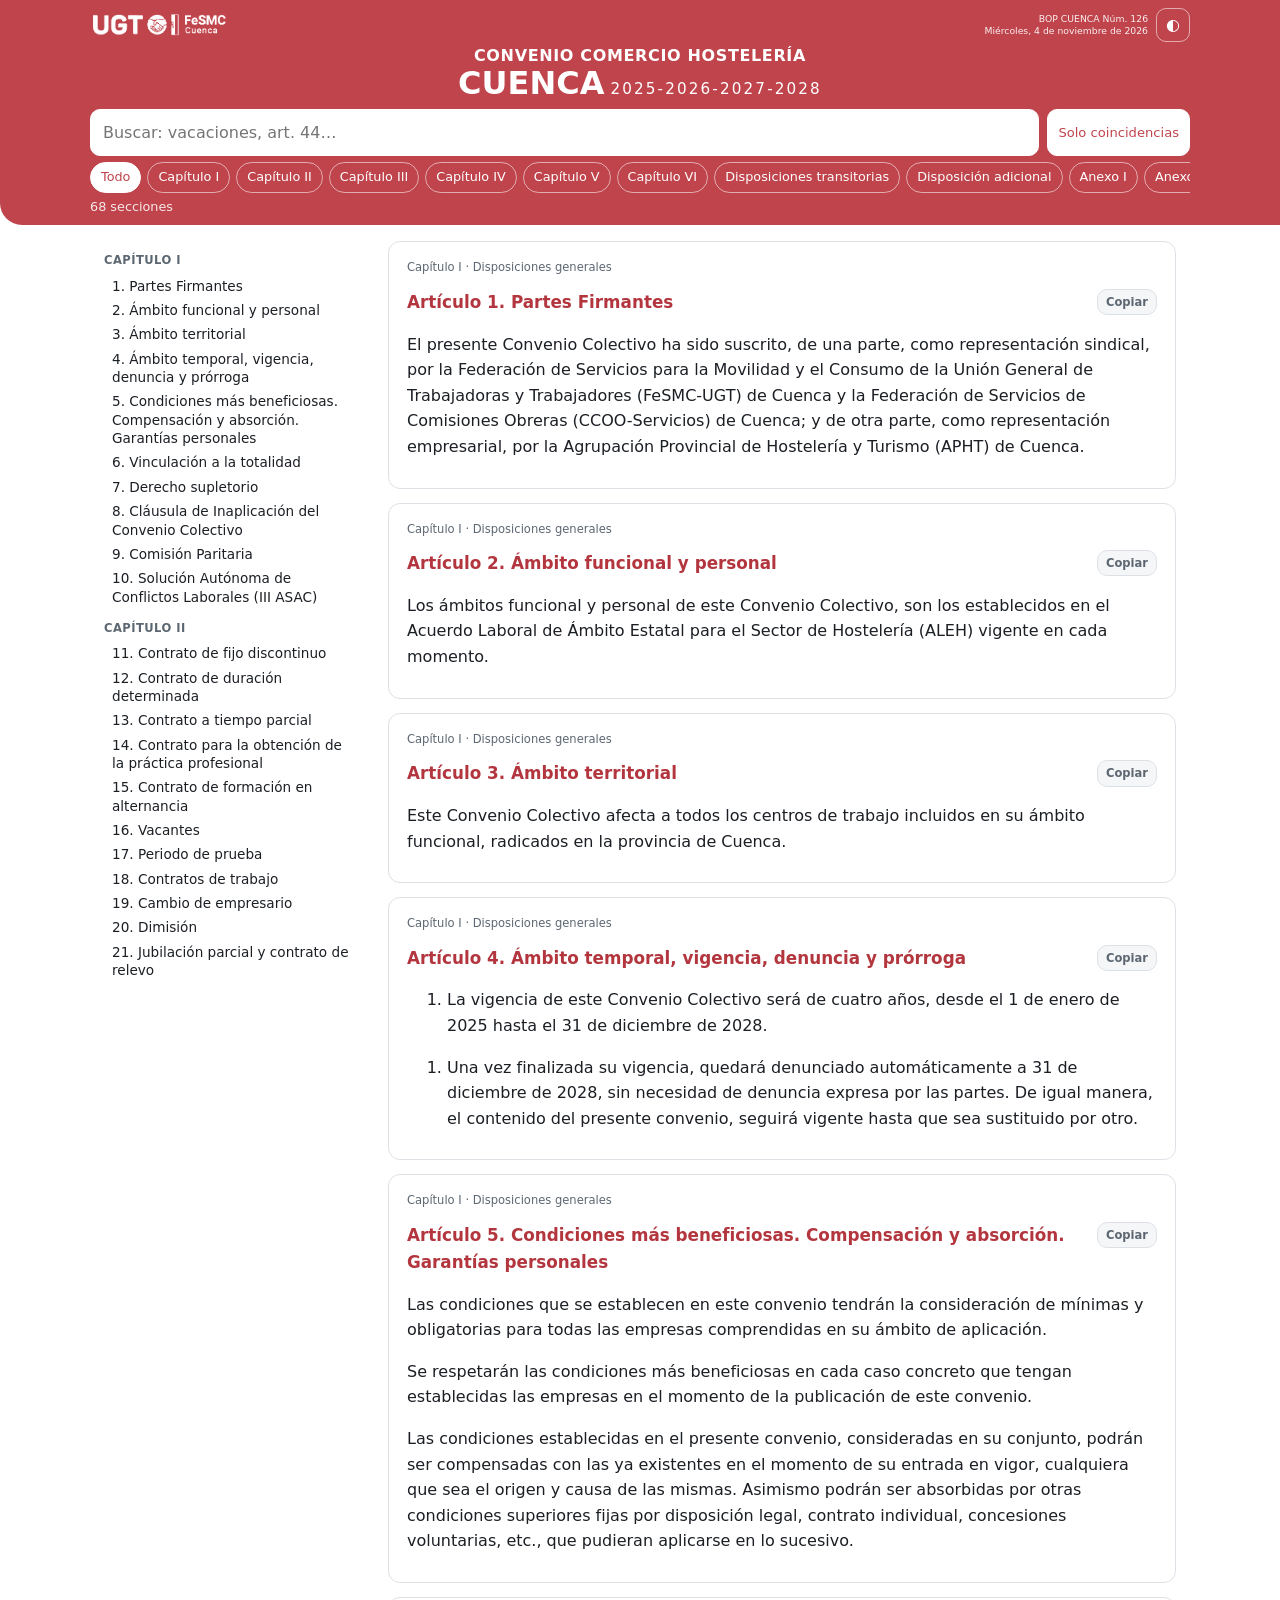
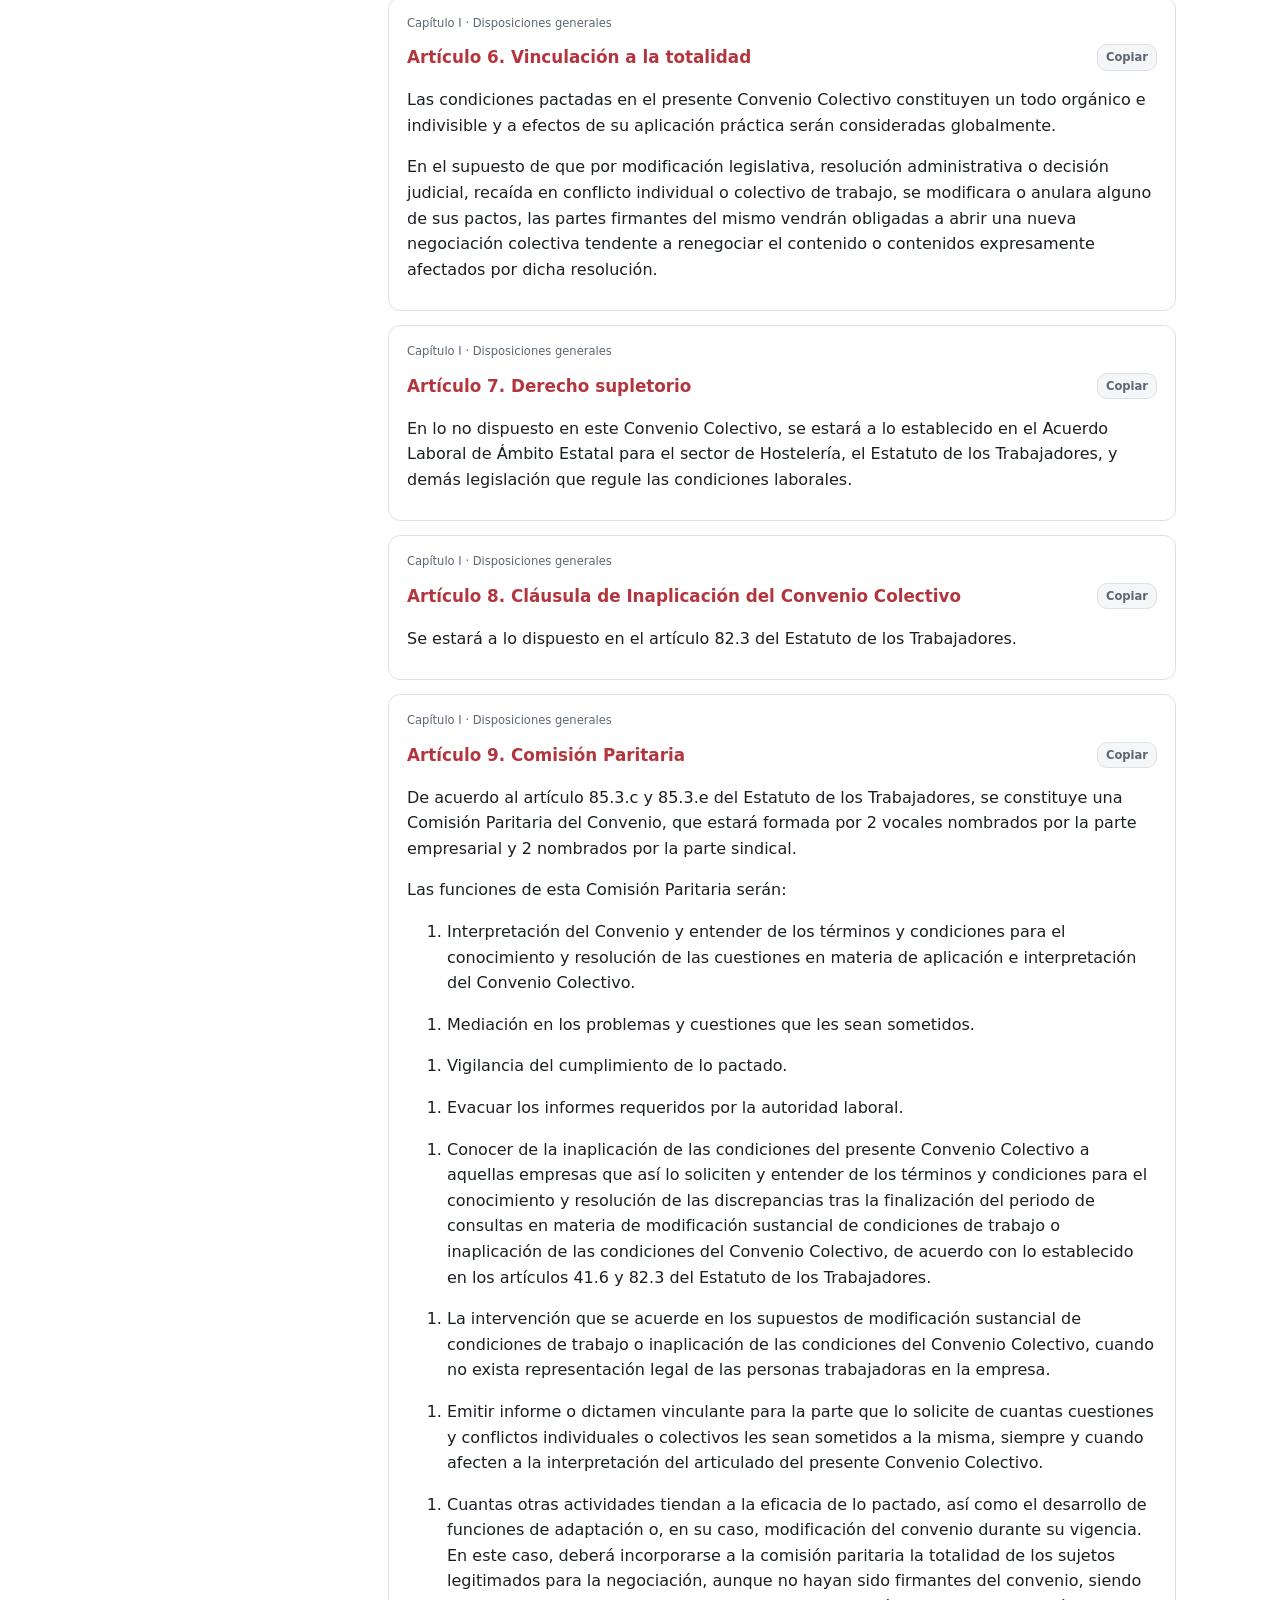
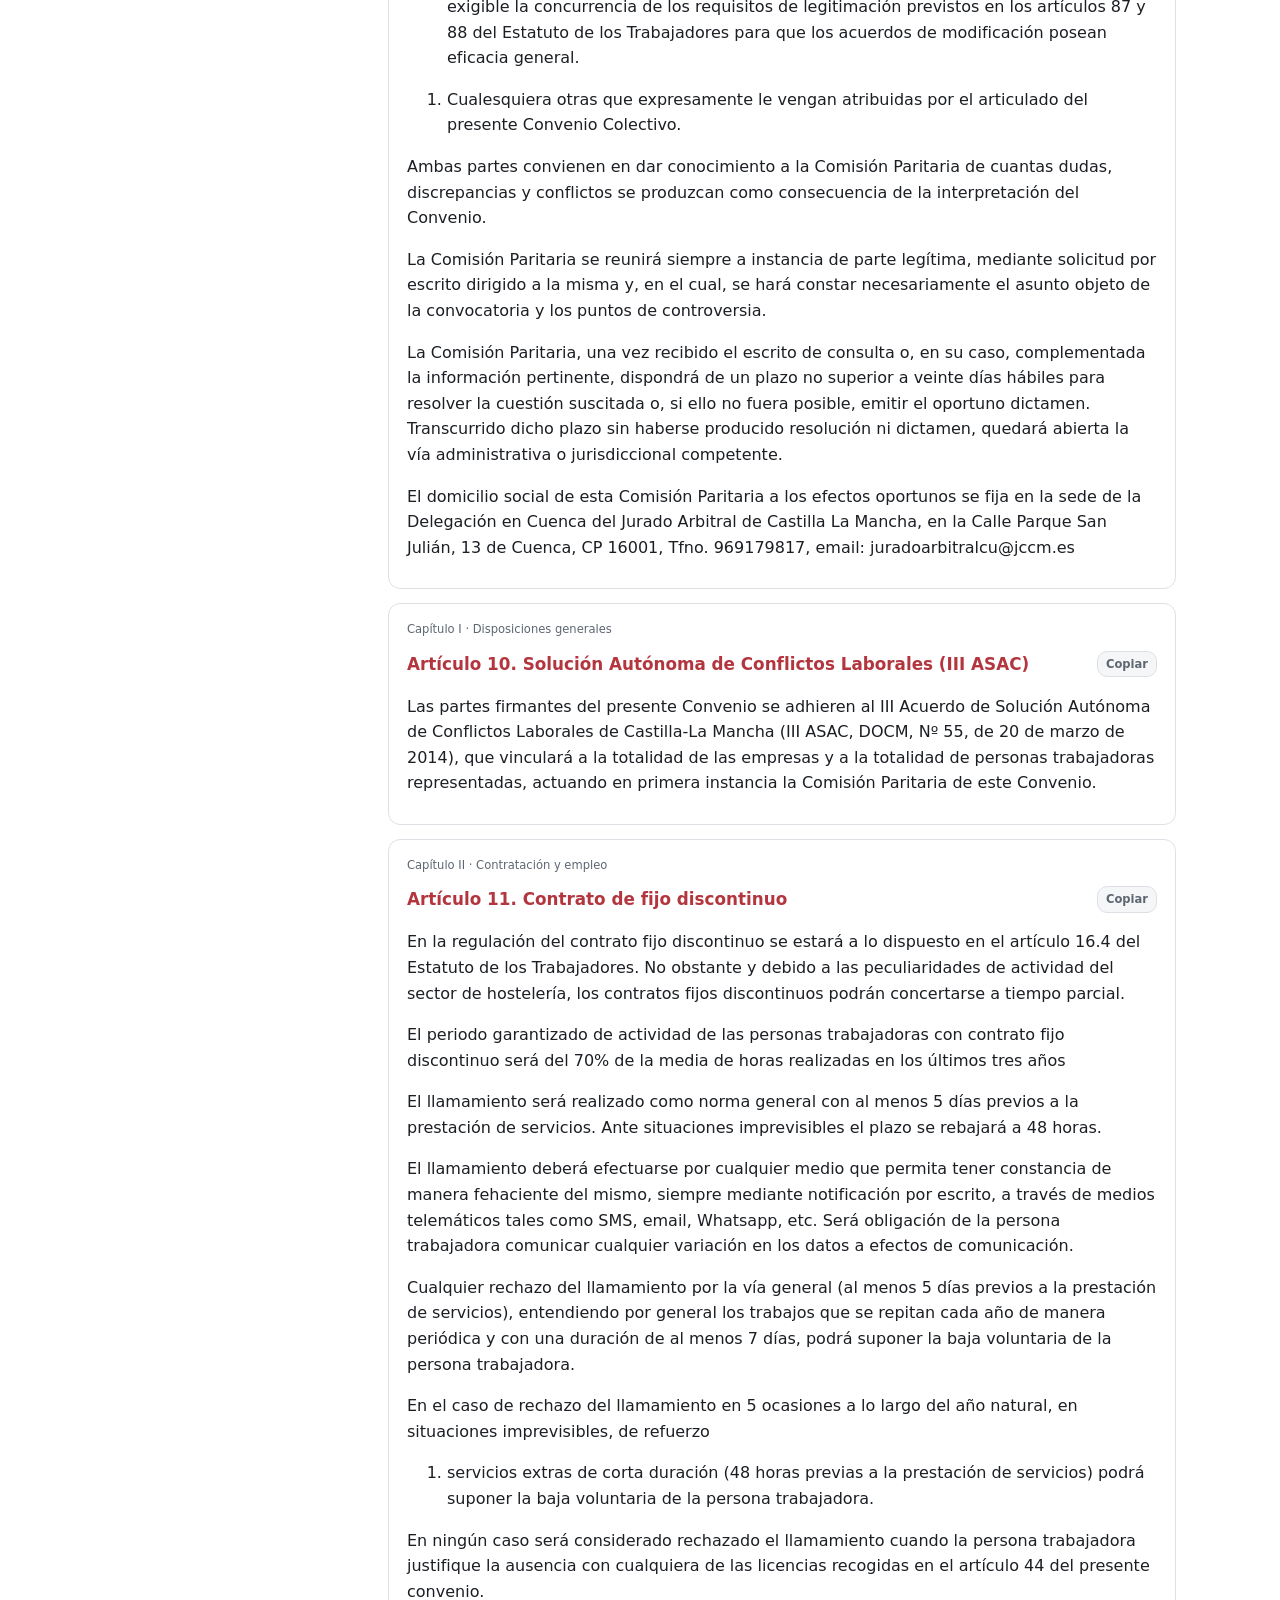
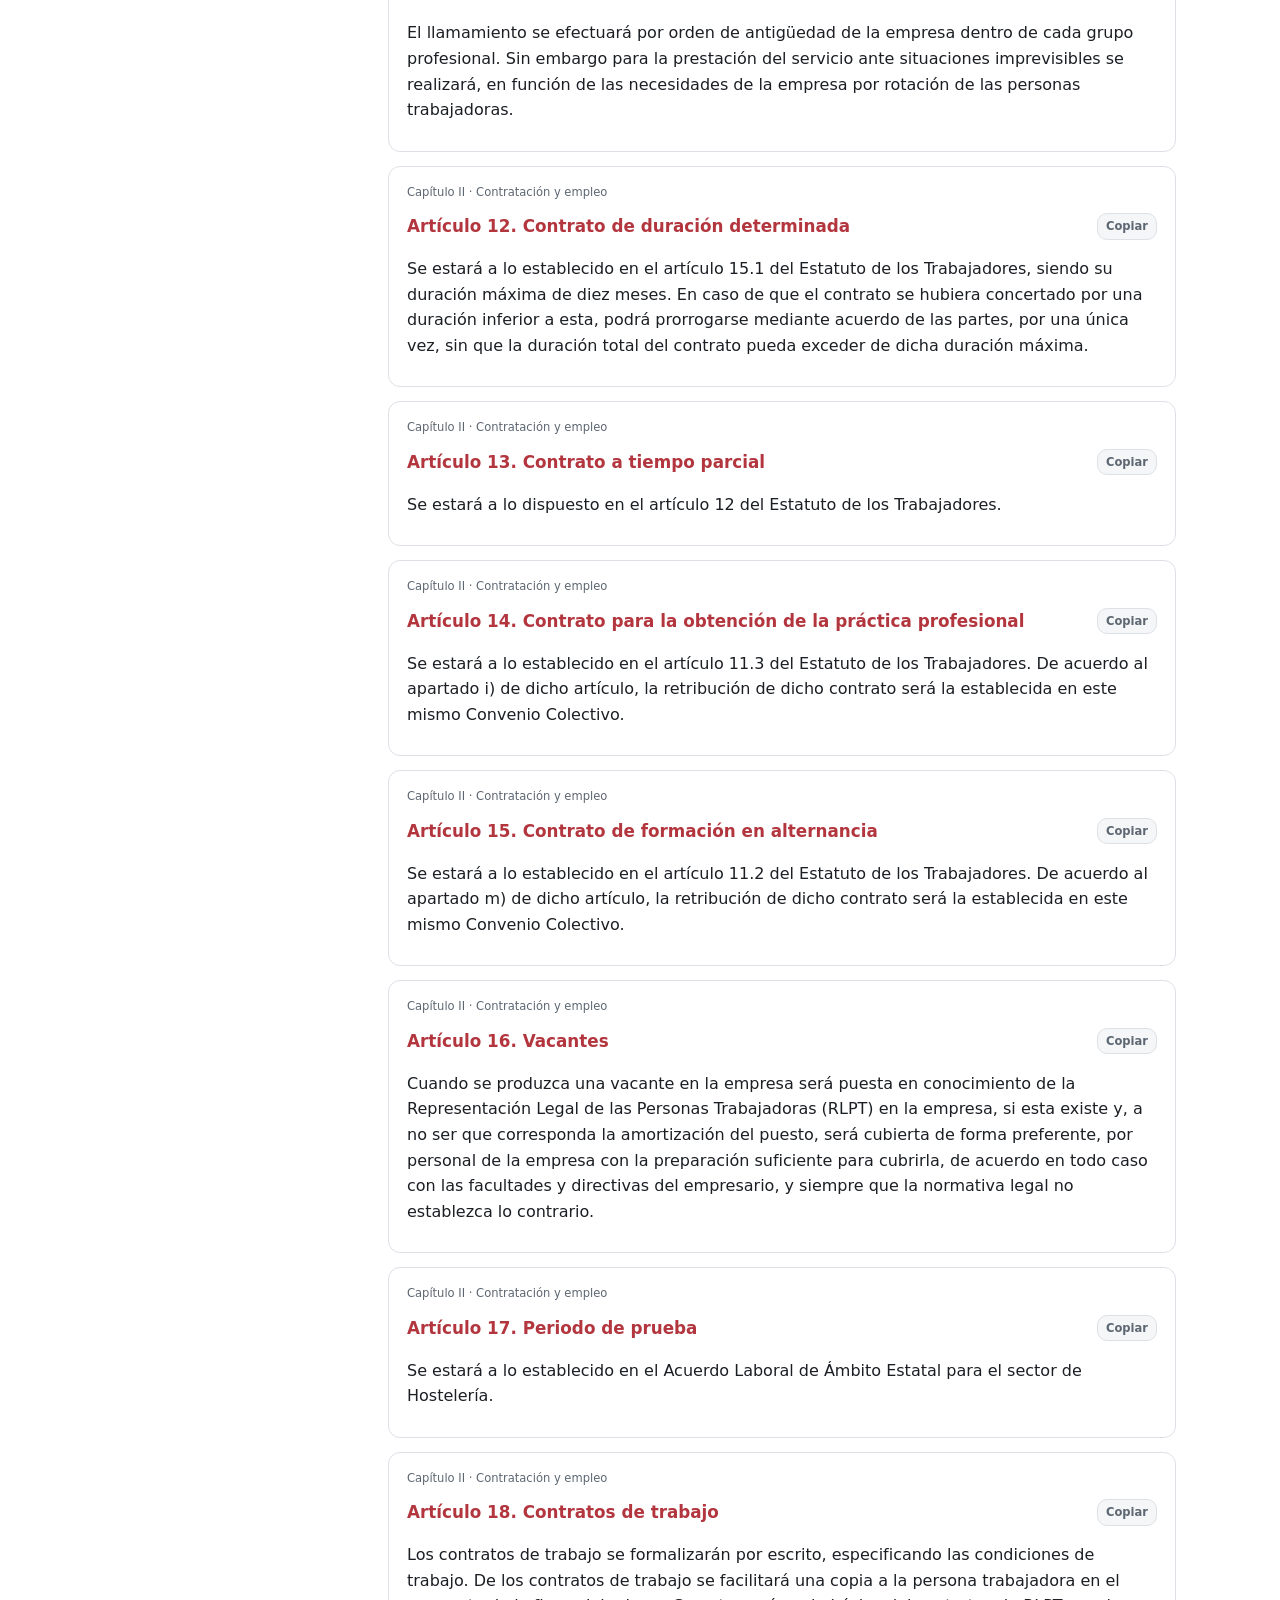
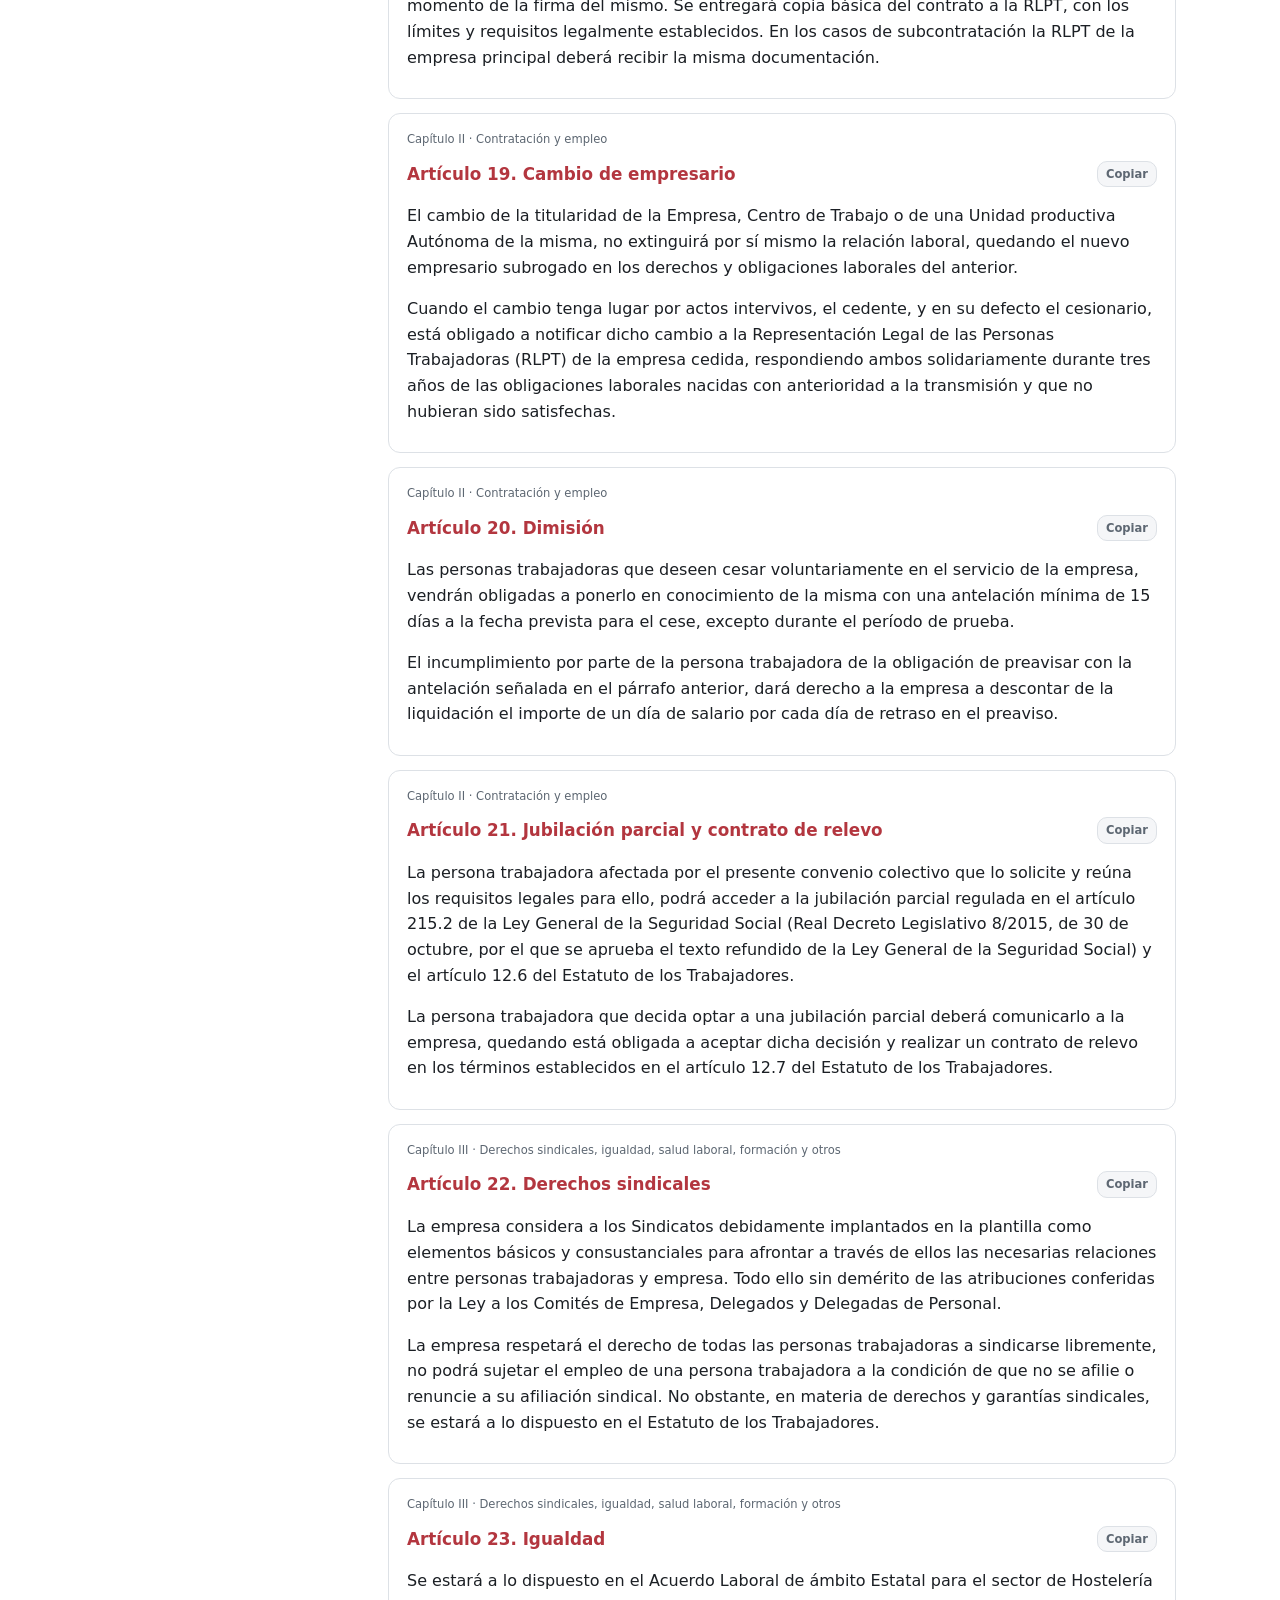
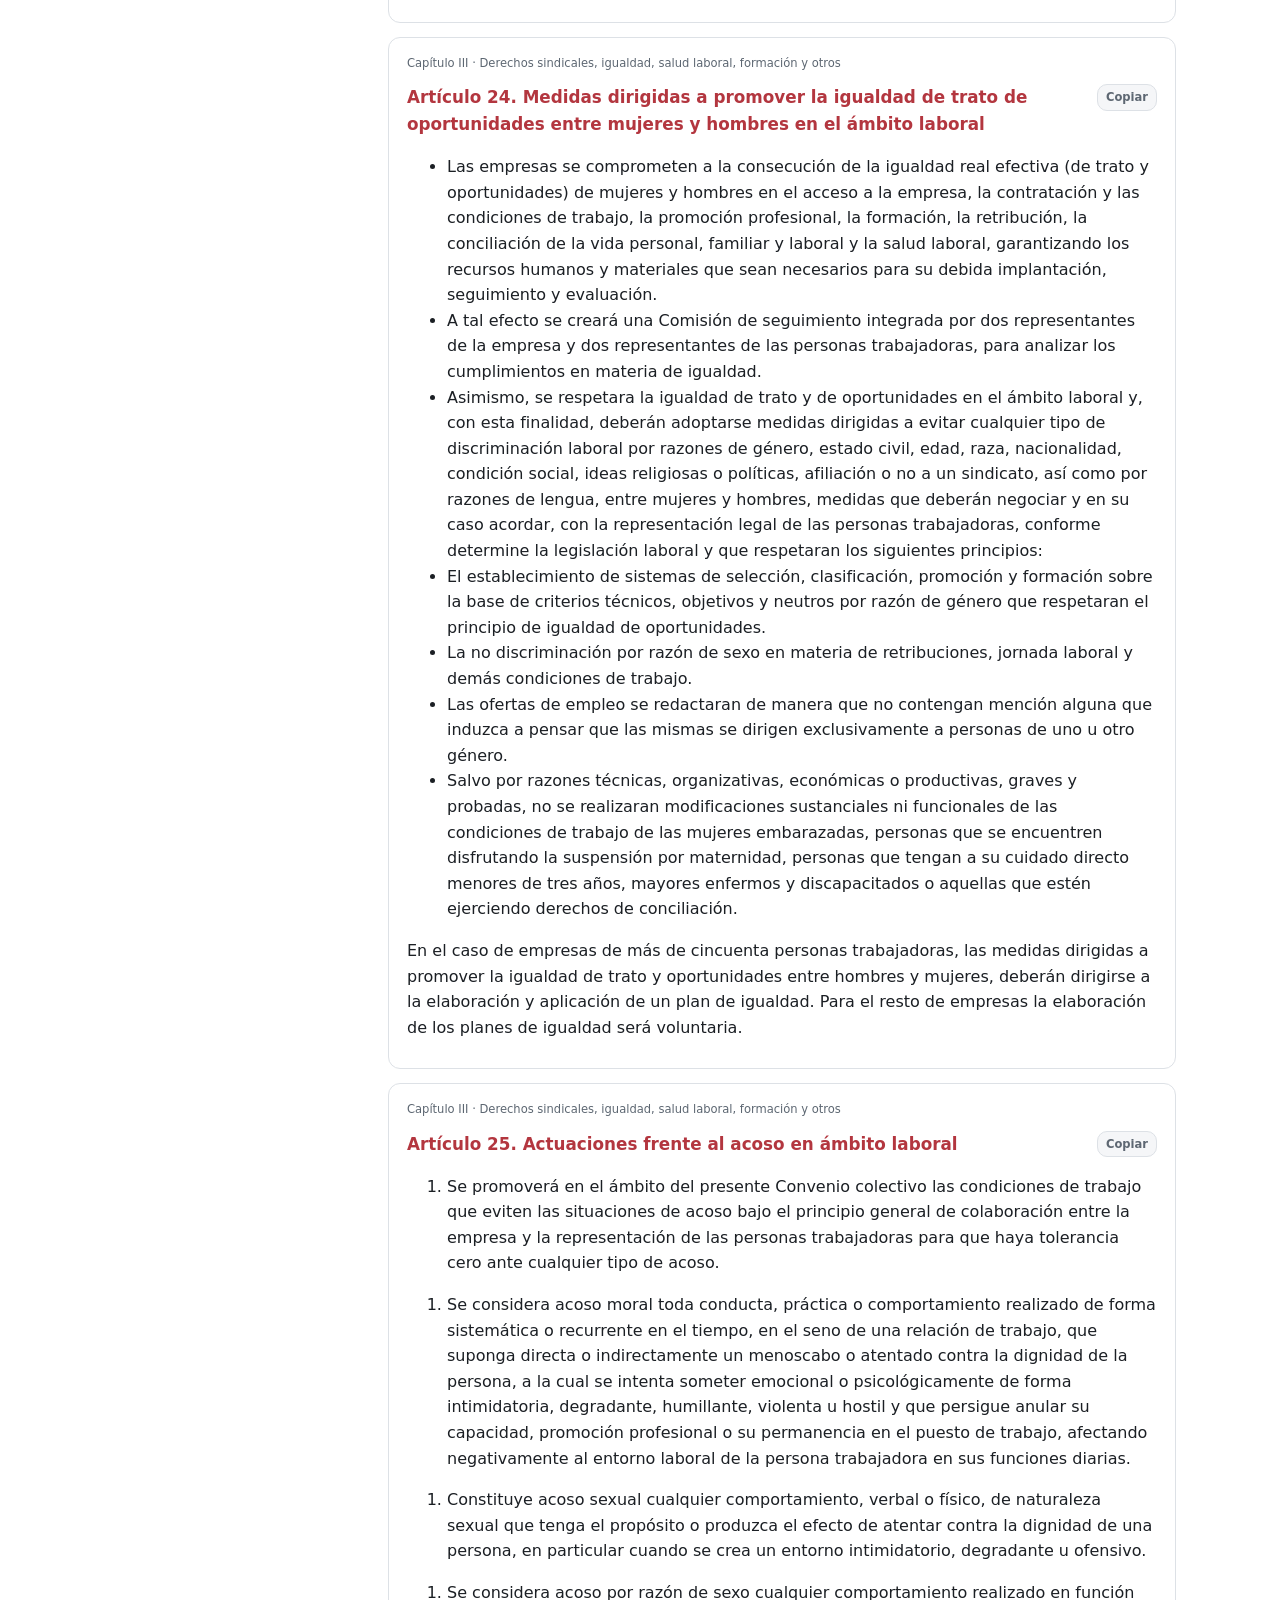
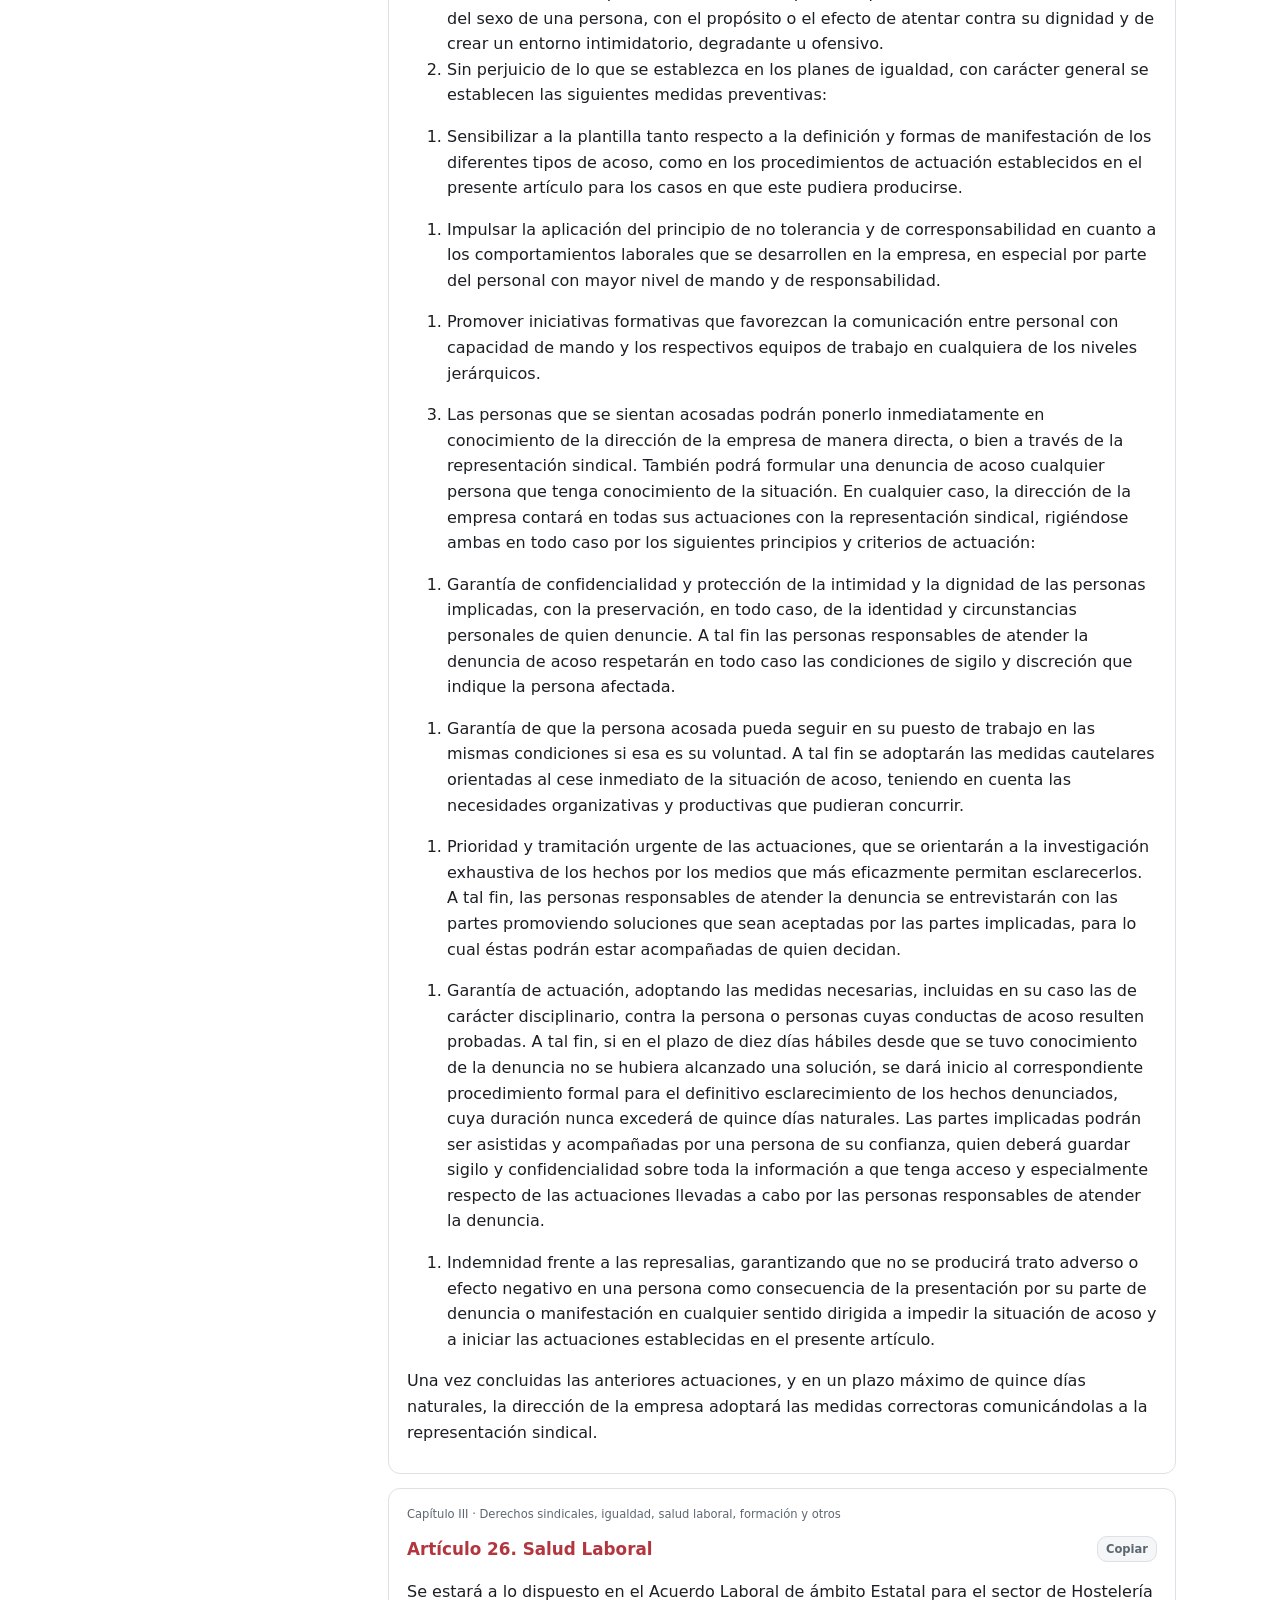
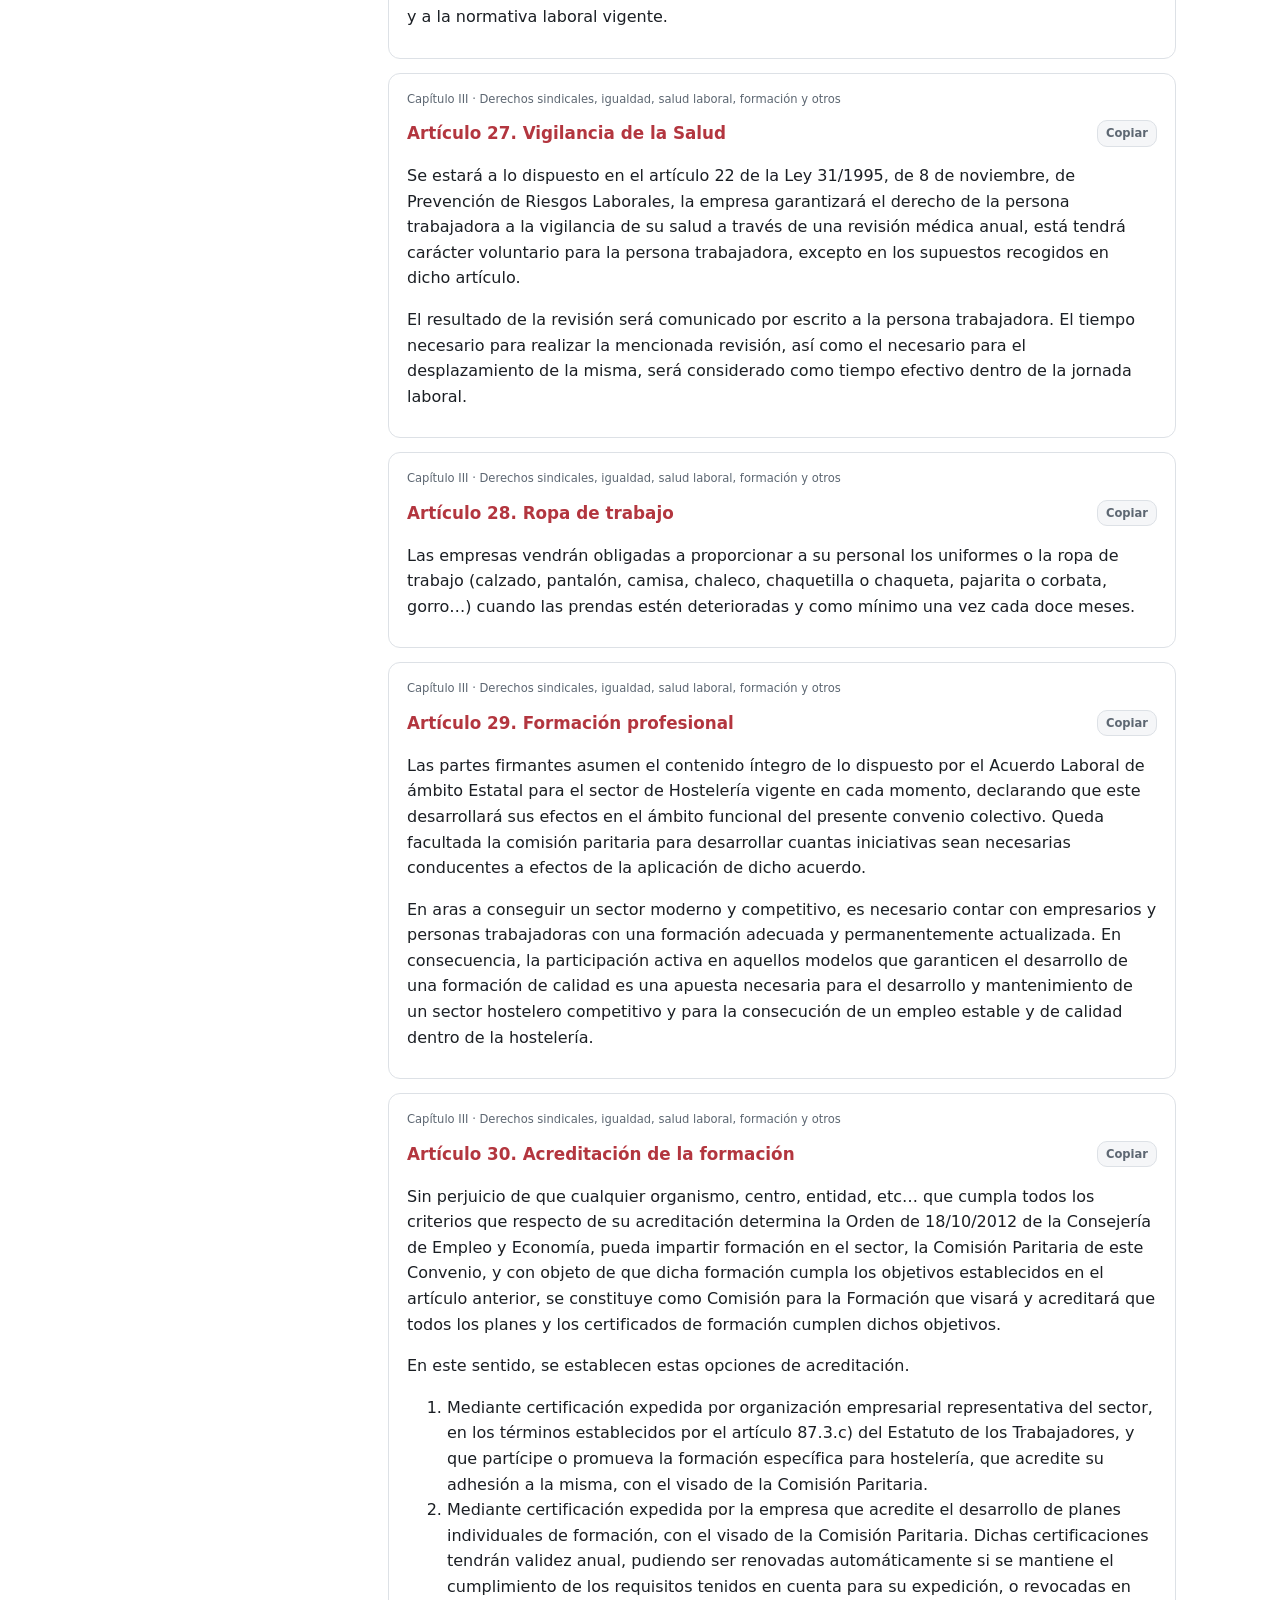
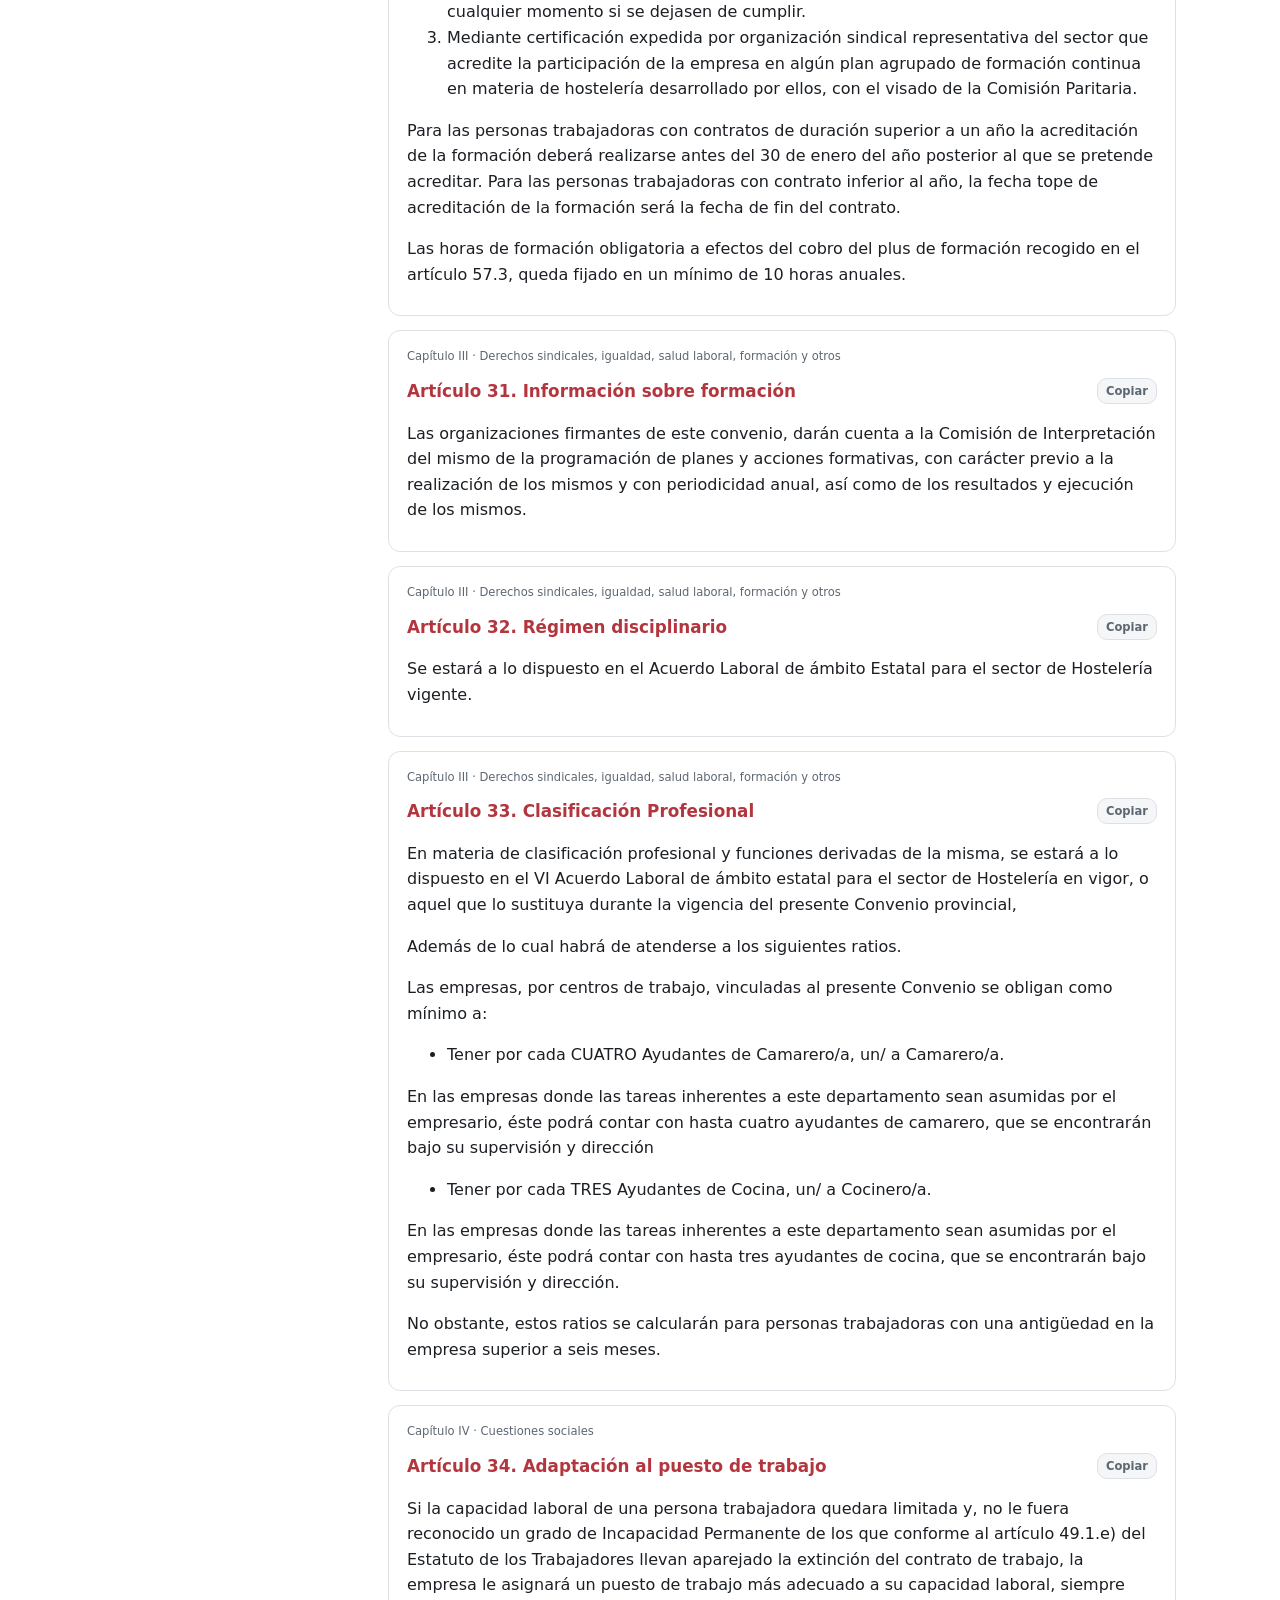
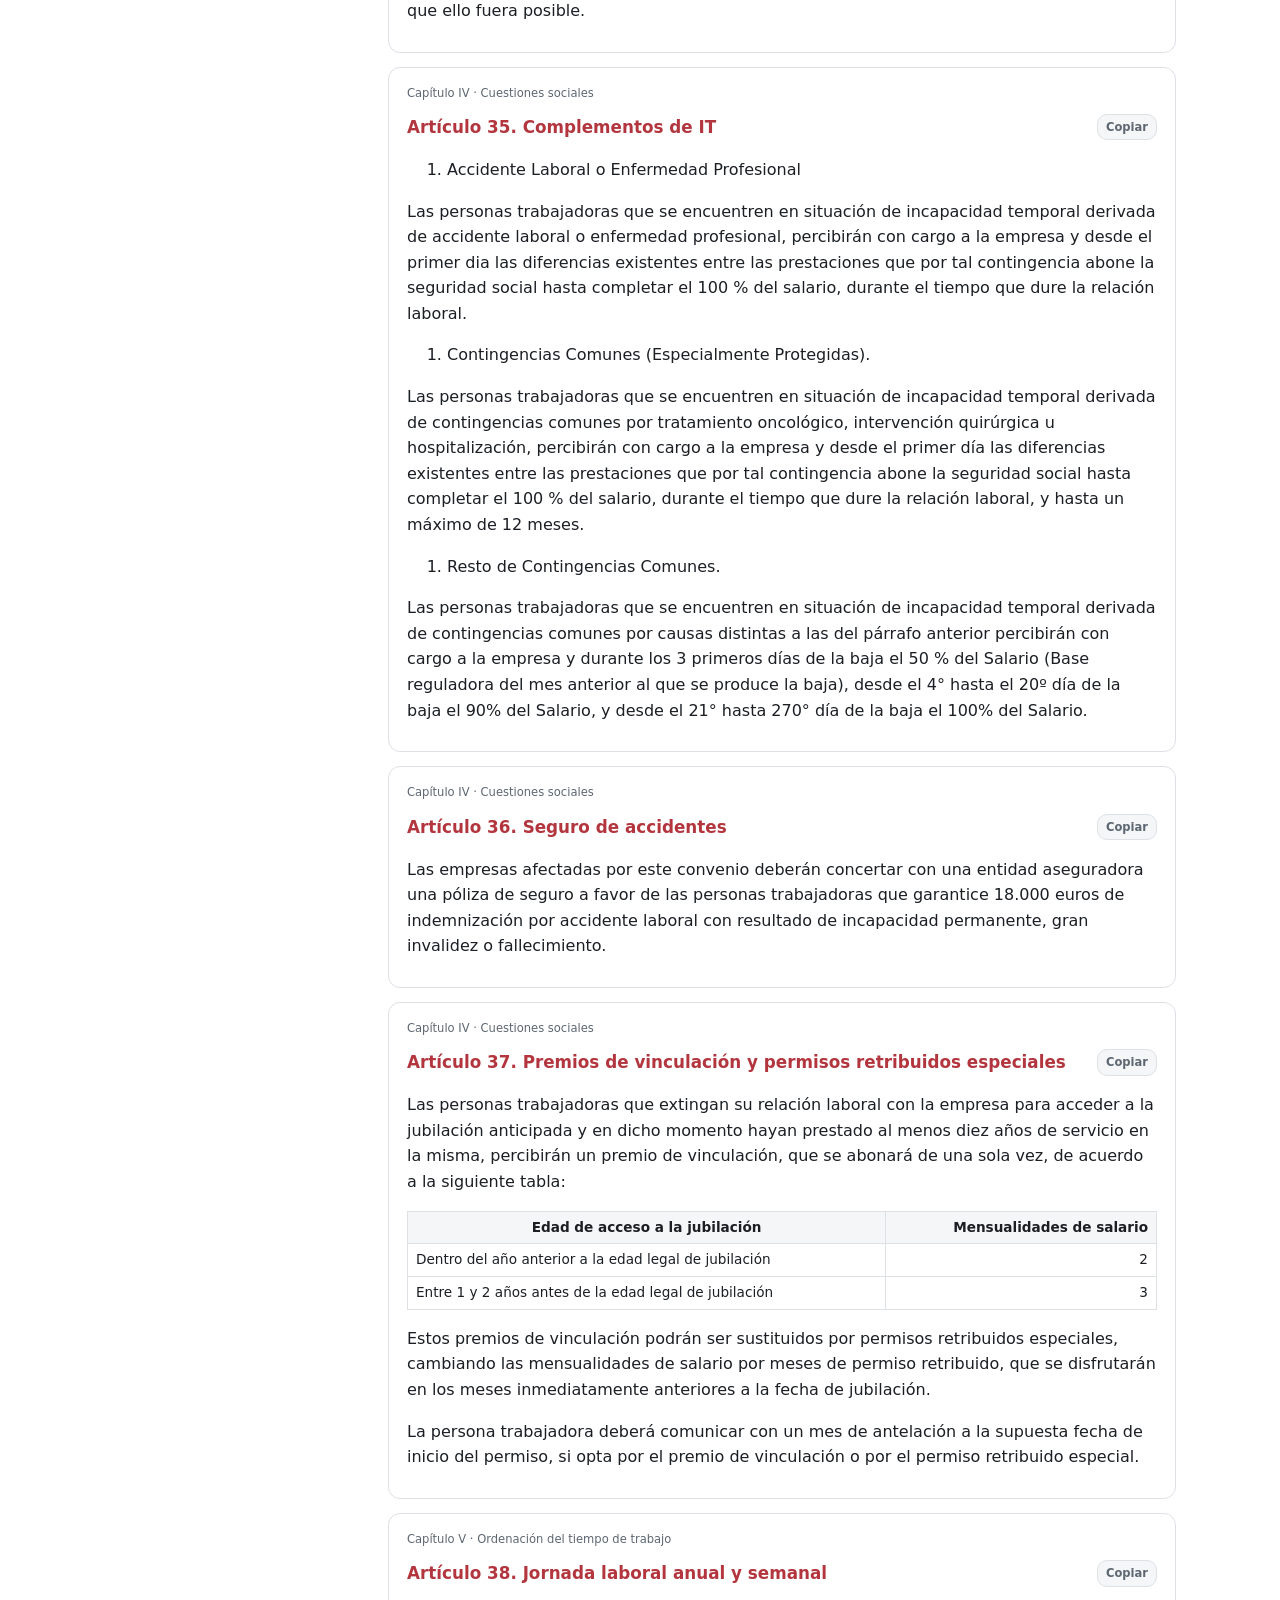
==== commit f86892c5: "Add files via upload" ====
--- a/index.html
+++ b/index.html
@@ -8,16 +8,16 @@
 @media(prefers-color-scheme:dark){:root:not([data-theme="light"]){--bg:#15181c;--sf:#1e2227;--tx:#e8eaed;--mu:#9aa4af;--bd:#333a42;--ac:#ff7a85;--hd:#7d2a31;--mk:#7a6200;--mt:#fff}}
 :root[data-theme="dark"]{--bg:#15181c;--sf:#1e2227;--tx:#e8eaed;--mu:#9aa4af;--bd:#333a42;--ac:#ff7a85;--hd:#7d2a31;--mk:#7a6200;--mt:#fff}
 html{scroll-padding-top:calc(env(safe-area-inset-top,0px) + 130px)}
-*{box-sizing:border-box}body{margin:0;background:var(--bg);color:var(--tx);font:16px/1.6 system-ui,-apple-system,"Segoe UI",Roboto,sans-serif}
+*{box-sizing:border-box}html{-webkit-text-size-adjust:100%;overflow-x:hidden}main,section{min-width:0}section{overflow-wrap:break-word}body{margin:0;background:var(--bg);color:var(--tx);font:16px/1.6 system-ui,-apple-system,"Segoe UI",Roboto,sans-serif}
 body::before{content:"";position:fixed;inset:0 0 auto;height:env(safe-area-inset-top,0px);background:var(--hd);z-index:10}
 .in{max-width:1100px;margin:auto}
 .hero{background:var(--hd);color:#fff;padding:8px 14px 4px}
-.top{display:flex;justify-content:space-between;align-items:center;gap:8px}.lg{height:30px;width:auto}
+.top{display:flex;justify-content:space-between;align-items:center;gap:8px}.lg{height:28px;width:auto;flex:none}
 .tt{text-align:center;margin:4px 0 2px;line-height:1.25}
 .s2{font-size:clamp(.78rem,3.4vw,1rem);letter-spacing:.04em}
 .s4{font-size:clamp(1.5rem,7vw,2rem);line-height:1.1}
-.s5{letter-spacing:.14em;font-size:clamp(.7rem,3.2vw,.95rem);margin-left:6px}.bop{flex:1;text-align:right;font-size:.62rem;line-height:1.3;opacity:.92}
-.hero button,.bar button{background:transparent;color:#fff;border-color:rgba(255,255,255,.55)}
+.s5{letter-spacing:.14em;font-size:clamp(.7rem,3.2vw,.95rem);margin-left:6px}.bop{flex:1;text-align:right;font-size:.58rem;line-height:1.3;opacity:.92}
+.hero button,.bar button{background:transparent;color:#fff;border-color:rgba(255,255,255,.55)}.hero button{padding:3px 9px;flex:none}.row button{flex:none;font-size:.82rem;padding:8px 10px}
 .bar{position:sticky;top:env(safe-area-inset-top,0px);z-index:9;background:var(--hd);color:#fff;padding:2px 14px 8px;border-radius:0 0 0 22px}
 .bar button.on{background:#fff;color:var(--hd);border-color:#fff}.bar #q{background:#fff;color:#1b1f24;border-color:#fff}
 .row{display:flex;gap:8px}
@@ -27,7 +27,7 @@
 #chips{display:flex;gap:6px;overflow-x:auto;padding:6px 0 0;scrollbar-width:thin}
 #chips button{white-space:nowrap;font-size:.8rem;padding:4px 10px;border-radius:99px}
 #st{font-size:.8rem;color:rgba(255,255,255,.88);margin-top:4px}
-.wrap{max-width:1100px;margin:auto;display:grid;grid-template-columns:260px 1fr;gap:24px;padding:16px 14px 60px}
+.wrap{max-width:1100px;margin:auto;display:grid;grid-template-columns:260px minmax(0,1fr);gap:24px;padding:16px 14px 60px}
 nav{position:sticky;top:calc(env(safe-area-inset-top,0px) + 130px);align-self:start;max-height:calc(100vh - 160px);overflow:auto;font-size:.85rem}
 nav b{display:block;margin:10px 0 4px;color:var(--mu);font-size:.72rem;text-transform:uppercase;letter-spacing:.04em}
 nav a{display:block;padding:3px 8px;color:var(--tx);text-decoration:none;border-radius:6px;line-height:1.35}
@@ -36,18 +36,18 @@
 section h2{font-size:1.05rem;margin:12px 0 6px;display:flex;justify-content:space-between;gap:8px;align-items:flex-start;color:var(--ac)}
 section h2 button{font-size:.72rem;padding:3px 8px;flex:none;color:var(--mu)}
 section .c{font-size:.72rem;color:var(--mu);margin-top:10px}
-.tbl{overflow-x:auto;margin:8px 0}table{border-collapse:collapse;font-size:.85rem;min-width:100%}
+.tbl{overflow-x:auto;max-width:100%;margin:8px 0;-webkit-overflow-scrolling:touch}table{border-collapse:collapse;font-size:.85rem;min-width:100%;width:max-content}
 td,th{border:1px solid var(--bd);padding:5px 8px;vertical-align:top}th{background:var(--sf)}
 mark{background:var(--mk);color:var(--mt);border-radius:3px;padding:0 1px}
 #none{display:none;text-align:center;color:var(--mu);padding:40px 0}
-@media(max-width:800px){.wrap{grid-template-columns:1fr}nav{display:none}section{padding:4px 14px 10px}}
+@media(max-width:800px){.wrap{grid-template-columns:minmax(0,1fr);padding:12px 10px 50px}nav{display:none}section{padding:4px 14px 10px}}
 @media print{.bar,nav,button{display:none}.hero{background:none;color:#000}.wrap{display:block}section{break-inside:avoid;border:0}}
 </style></head><body>
 <div class="hero"><div class="in">
 <div class="top"><img class="lg" alt="FeSMC UGT Cuenca" src="[data-uri]"><div class="bop">BOP CUENCA Núm. 126<br>Miércoles, 4 de noviembre de 2026</div><button id="th" title="Tema">◐</button></div>
 <div class="tt"><b class="s2">CONVENIO COMERCIO HOSTELERÍA</b><div><b class="s4">CUENCA</b><span class="s5">2025-2026-2027-2028</span></div></div></div></div>
 <header class="bar"><div class="in">
-<div class="row"><input id="q" type="search" placeholder="Buscar: vacaciones, art. 44, plus nocturnidad…" autocomplete="off"><button id="only" class="on" title="Mostrar solo coincidencias">Solo coincidencias</button></div>
+<div class="row"><input id="q" type="search" placeholder="Buscar: vacaciones, art. 44…" autocomplete="off"><button id="only" class="on" title="Mostrar solo coincidencias">Solo coincidencias</button></div>
 <div id="chips"></div><div id="st"></div></div></header>
 <div class="wrap"><nav id="nav"></nav><main id="main"><div id="none">Sin resultados. Prueba con otras palabras.</div></main></div>
 <script type="application/json" id="d">[{"id": "art-1", "t": "Artículo 1. Partes Firmantes", "k": "art", "c": "Capítulo I · Disposiciones generales", "n": 1, "h": "<p>El presente Convenio Colectivo ha sido suscrito, de una parte, como representación sindical, por la Federación de Servicios para la Movilidad y el Consumo de la Unión General de Trabajadoras y Trabajadores (FeSMC-UGT) de Cuenca y la Federación de Servicios de Comisiones Obreras (CCOO-Servicios) de Cuenca; y de otra parte, como representación empresarial, por la Agrupación Provincial de Hostelería y Turismo (APHT) de Cuenca.<\/p>", "x": "El presente Convenio Colectivo ha sido suscrito, de una parte, como representación sindical, por la Federación de Servicios para la Movilidad y el Consumo de la Unión General de Trabajadoras y Trabajadores (FeSMC-UGT) de Cuenca y la Federación de Servicios de Comisiones Obreras (CCOO-Servicios) de Cuenca; y de otra parte, como representación empresarial, por la Agrupación Provincial de Hostelería y Turismo (APHT) de Cuenca."}, {"id": "art-2", "t": "Artículo 2. Ámbito funcional y personal", "k": "art", "c": "Capítulo I · Disposiciones generales", "n": 2, "h": "<p>Los ámbitos funcional y personal de este Convenio Colectivo, son los establecidos en el Acuerdo Laboral de Ámbito Estatal para el Sector de Hostelería (ALEH) vigente en cada momento.<\/p>", "x": "Los ámbitos funcional y personal de este Convenio Colectivo, son los establecidos en el Acuerdo Laboral de Ámbito Estatal para el Sector de Hostelería (ALEH) vigente en cada momento."}, {"id": "art-3", "t": "Artículo 3. Ámbito territorial", "k": "art", "c": "Capítulo I · Disposiciones generales", "n": 3, "h": "<p>Este Convenio Colectivo afecta a todos los centros de trabajo incluidos en su ámbito funcional, radicados en la provincia de Cuenca.<\/p>", "x": "Este Convenio Colectivo afecta a todos los centros de trabajo incluidos en su ámbito funcional, radicados en la provincia de Cuenca."}, {"id": "art-4", "t": "Artículo 4. Ámbito temporal, vigencia, denuncia y prórroga", "k": "art", "c": "Capítulo I · Disposiciones generales", "n": 4, "h": "<ol>\n<li>La vigencia de este Convenio Colectivo será de cuatro años, desde el 1 de enero de 2025 hasta el 31 de diciembre de 2028.<\/li>\n<\/ol><ol>\n<li>Una vez finalizada su vigencia, quedará denunciado automáticamente a 31 de diciembre de 2028, sin necesidad de denuncia expresa por las partes. De igual manera, el contenido del presente convenio, seguirá vigente hasta que sea sustituido por otro.<\/li>\n<\/ol>", "x": " La vigencia de este Convenio Colectivo será de cuatro años, desde el 1 de enero de 2025 hasta el 31 de diciembre de 2028. Una vez finalizada su vigencia, quedará denunciado automáticamente a 31 de diciembre de 2028, sin necesidad de denuncia expresa por las partes. De igual manera, el contenido del presente convenio, seguirá vigente hasta que sea sustituido por otro. "}, {"id": "art-5", "t": "Artículo 5. Condiciones más beneficiosas. Compensación y absorción. Garantías personales", "k": "art", "c": "Capítulo I · Disposiciones generales", "n": 5, "h": "<p>Las condiciones que se establecen en este convenio tendrán la consideración de mínimas y obligatorias para todas las empresas comprendidas en su ámbito de aplicación.<\/p><p>Se respetarán las condiciones más beneficiosas en cada caso concreto que tengan establecidas las empresas en el momento de la publicación de este convenio.<\/p><p>Las condiciones establecidas en el presente convenio, consideradas en su conjunto, podrán ser compensadas con las ya existentes en el momento de su entrada en vigor, cualquiera que sea el origen y causa de las mismas. Asimismo podrán ser absorbidas por otras condiciones superiores fijas por disposición legal, contrato individual, concesiones voluntarias, etc., que pudieran aplicarse en lo sucesivo.<\/p>", "x": "Las condiciones que se establecen en este convenio tendrán la consideración de mínimas y obligatorias para todas las empresas comprendidas en su ámbito de aplicación. Se respetarán las condiciones más beneficiosas en cada caso concreto que tengan establecidas las empresas en el momento de la publicación de este convenio. Las condiciones establecidas en el presente convenio, consideradas en su conjunto, podrán ser compensadas con las ya existentes en el momento de su entrada en vigor, cualquiera que sea el origen y causa de las mismas. Asimismo podrán ser absorbidas por otras condiciones superiores fijas por disposición legal, contrato individual, concesiones voluntarias, etc., que pudieran aplicarse en lo sucesivo."}, {"id": "art-6", "t": "Artículo 6. Vinculación a la totalidad", "k": "art", "c": "Capítulo I · Disposiciones generales", "n": 6, "h": "<p>Las condiciones pactadas en el presente Convenio Colectivo constituyen un todo orgánico e indivisible y a efectos de su aplicación práctica serán consideradas globalmente.<\/p><p>En el supuesto de que por modificación legislativa, resolución administrativa o decisión judicial, recaída en conflicto individual o colectivo de trabajo, se modificara o anulara alguno de sus pactos, las partes firmantes del mismo vendrán obligadas a abrir una nueva negociación colectiva tendente a renegociar el contenido o contenidos expresamente afectados por dicha resolución.<\/p>", "x": "Las condiciones pactadas en el presente Convenio Colectivo constituyen un todo orgánico e indivisible y a efectos de su aplicación práctica serán consideradas globalmente. En el supuesto de que por modificación legislativa, resolución administrativa o decisión judicial, recaída en conflicto individual o colectivo de trabajo, se modificara o anulara alguno de sus pactos, las partes firmantes del mismo vendrán obligadas a abrir una nueva negociación colectiva tendente a renegociar el contenido o contenidos expresamente afectados por dicha resolución."}, {"id": "art-7", "t": "Artículo 7. Derecho supletorio", "k": "art", "c": "Capítulo I · Disposiciones generales", "n": 7, "h": "<p>En lo no dispuesto en este Convenio Colectivo, se estará a lo establecido en el Acuerdo Laboral de Ámbito Estatal para el sector de Hostelería, el Estatuto de los Trabajadores, y demás legislación que regule las condiciones laborales.<\/p>", "x": "En lo no dispuesto en este Convenio Colectivo, se estará a lo establecido en el Acuerdo Laboral de Ámbito Estatal para el sector de Hostelería, el Estatuto de los Trabajadores, y demás legislación que regule las condiciones laborales."}, {"id": "art-8", "t": "Artículo 8. Cláusula de Inaplicación del Convenio Colectivo", "k": "art", "c": "Capítulo I · Disposiciones generales", "n": 8, "h": "<p>Se estará a lo dispuesto en el artículo 82.3 del Estatuto de los Trabajadores.<\/p>", "x": "Se estará a lo dispuesto en el artículo 82.3 del Estatuto de los Trabajadores."}, {"id": "art-9", "t": "Artículo 9. Comisión Paritaria", "k": "art", "c": "Capítulo I · Disposiciones generales", "n": 9, "h": "<p>De acuerdo al artículo 85.3.c y 85.3.e del Estatuto de los Trabajadores, se constituye una Comisión Paritaria del Convenio, que estará formada por 2 vocales nombrados por la parte empresarial y 2 nombrados por la parte sindical.<\/p><p>Las funciones de esta Comisión Paritaria serán:<\/p><ol>\n<li>Interpretación del Convenio y entender de los términos y condiciones para el conocimiento y resolución de las cuestiones en materia de aplicación e interpretación del Convenio Colectivo.<\/li>\n<\/ol><ol>\n<li>Mediación en los problemas y cuestiones que les sean sometidos.<\/li>\n<\/ol><ol>\n<li>Vigilancia del cumplimiento de lo pactado.<\/li>\n<\/ol><ol>\n<li>Evacuar los informes requeridos por la autoridad laboral.<\/li>\n<\/ol><ol>\n<li>Conocer de la inaplicación de las condiciones del presente Convenio Colectivo a aquellas empresas que así lo soliciten y entender de los términos y condiciones para el conocimiento y resolución de las discrepancias tras la finalización del periodo de consultas en materia de modificación sustancial de condiciones de trabajo o inaplicación de las condiciones del Convenio Colectivo, de acuerdo con lo establecido en los artículos 41.6 y 82.3 del Estatuto de los Trabajadores.<\/li>\n<\/ol><ol>\n<li>La intervención que se acuerde en los supuestos de modificación sustancial de condiciones de trabajo o inaplicación de las condiciones del Convenio Colectivo, cuando no exista representación legal de las personas trabajadoras en la empresa.<\/li>\n<\/ol><ol>\n<li>Emitir informe o dictamen vinculante para la parte que lo solicite de cuantas cuestiones y conflictos individuales o colectivos les sean sometidos a la misma, siempre y cuando afecten a la interpretación del articulado del presente Convenio Colectivo.<\/li>\n<\/ol><ol>\n<li>Cuantas otras actividades tiendan a la eficacia de lo pactado, así como el desarrollo de funciones de adaptación o, en su caso, modificación del convenio durante su vigencia. En este caso, deberá incorporarse a la comisión paritaria la totalidad de los sujetos legitimados para la negociación, aunque no hayan sido firmantes del convenio, siendo exigible la concurrencia de los requisitos de legitimación previstos en los artículos 87 y 88 del Estatuto de los Trabajadores para que los acuerdos de modificación posean eficacia general.<\/li>\n<\/ol><ol>\n<li>Cualesquiera otras que expresamente le vengan atribuidas por el articulado del presente Convenio Colectivo.<\/li>\n<\/ol><p>Ambas partes convienen en dar conocimiento a la Comisión Paritaria de cuantas dudas, discrepancias y conflictos se produzcan como consecuencia de la interpretación del Convenio.<\/p><p>La Comisión Paritaria se reunirá siempre a instancia de parte legítima, mediante solicitud por escrito dirigido a la misma y, en el cual, se hará constar necesariamente el asunto objeto de la convocatoria y los puntos de controversia.<\/p><p>La Comisión Paritaria, una vez recibido el escrito de consulta o, en su caso, complementada la información pertinente, dispondrá de un plazo no superior a veinte días hábiles para resolver la cuestión suscitada o, si ello no fuera posible, emitir el oportuno dictamen. Transcurrido dicho plazo sin haberse producido resolución ni dictamen, quedará abierta la vía administrativa o jurisdiccional competente.<\/p><p>El domicilio social de esta Comisión Paritaria a los efectos oportunos se fija en la sede de la Delegación en Cuenca del Jurado Arbitral de Castilla La Mancha, en la Calle Parque San Julián, 13 de Cuenca, CP 16001, Tfno. 969179817, email: <a>juradoarbitralcu@jccm.es<\/a><\/p>", "x": "De acuerdo al artículo 85.3.c y 85.3.e del Estatuto de los Trabajadores, se constituye una Comisión Paritaria del Convenio, que estará formada por 2 vocales nombrados por la parte empresarial y 2 nombrados por la parte sindical. Las funciones de esta Comisión Paritaria serán: Interpretación del Convenio y entender de los términos y condiciones para el conocimiento y resolución de las cuestiones en materia de aplicación e interpretación del Convenio Colectivo. Mediación en los problemas y cuestiones que les sean sometidos. Vigilancia del cumplimiento de lo pactado. Evacuar los informes requeridos por la autoridad laboral. Conocer de la inaplicación de las condiciones del presente Convenio Colectivo a aquellas empresas que así lo soliciten y entender de los términos y condiciones para el conocimiento y resolución de las discrepancias tras la finalización del periodo de consultas en materia de modificación sustancial de condiciones de trabajo o inaplicación de las condiciones del Convenio Colectivo, de acuerdo con lo establecido en los artículos 41.6 y 82.3 del Estatuto de los Trabajadores. La intervención que se acuerde en los supuestos de modificación sustancial de condiciones de trabajo o inaplicación de las condiciones del Convenio Colectivo, cuando no exista representación legal de las personas trabajadoras en la empresa. Emitir informe o dictamen vinculante para la parte que lo solicite de cuantas cuestiones y conflictos individuales o colectivos les sean sometidos a la misma, siempre y cuando afecten a la interpretación del articulado del presente Convenio Colectivo. Cuantas otras actividades tiendan a la eficacia de lo pactado, así como el desarrollo de funciones de adaptación o, en su caso, modificación del convenio durante su vigencia. En este caso, deberá incorporarse a la comisión paritaria la totalidad de los sujetos legitimados para la negociación, aunque no hayan sido firmantes del convenio, siendo exigible la concurrencia de los requisitos de legitimación previstos en los artículos 87 y 88 del Estatuto de los Trabajadores para que los acuerdos de modificación posean eficacia general. Cualesquiera otras que expresamente le vengan atribuidas por el articulado del presente Convenio Colectivo. Ambas partes convienen en dar conocimiento a la Comisión Paritaria de cuantas dudas, discrepancias y conflictos se produzcan como consecuencia de la interpretación del Convenio. La Comisión Paritaria se reunirá siempre a instancia de parte legítima, mediante solicitud por escrito dirigido a la misma y, en el cual, se hará constar necesariamente el asunto objeto de la convocatoria y los puntos de controversia. La Comisión Paritaria, una vez recibido el escrito de consulta o, en su caso, complementada la información pertinente, dispondrá de un plazo no superior a veinte días hábiles para resolver la cuestión suscitada o, si ello no fuera posible, emitir el oportuno dictamen. Transcurrido dicho plazo sin haberse producido resolución ni dictamen, quedará abierta la vía administrativa o jurisdiccional competente. El domicilio social de esta Comisión Paritaria a los efectos oportunos se fija en la sede de la Delegación en Cuenca del Jurado Arbitral de Castilla La Mancha, en la Calle Parque San Julián, 13 de Cuenca, CP 16001, Tfno. 969179817, email: juradoarbitralcu@jccm.es"}, {"id": "art-10", "t": "Artículo 10. Solución Autónoma de Conflictos Laborales (III ASAC)", "k": "art", "c": "Capítulo I · Disposiciones generales", "n": 10, "h": "<p>Las partes firmantes del presente Convenio se adhieren al III Acuerdo de Solución Autónoma de Conflictos Laborales de Castilla-La Mancha (III ASAC, DOCM, Nº 55, de 20 de marzo de 2014), que vinculará a la totalidad de las empresas y a la totalidad de personas trabajadoras representadas, actuando en primera instancia la Comisión Paritaria de este Convenio.<\/p>", "x": "Las partes firmantes del presente Convenio se adhieren al III Acuerdo de Solución Autónoma de Conflictos Laborales de Castilla-La Mancha (III ASAC, DOCM, Nº 55, de 20 de marzo de 2014), que vinculará a la totalidad de las empresas y a la totalidad de personas trabajadoras representadas, actuando en primera instancia la Comisión Paritaria de este Convenio."}, {"id": "art-11", "t": "Artículo 11. Contrato de fijo discontinuo", "k": "art", "c": "Capítulo II · Contratación y empleo", "n": 11, "h": "<p>En la regulación del contrato fijo discontinuo se estará a lo dispuesto en el artículo 16.4 del Estatuto de los Trabajadores. No obstante y debido a las peculiaridades de actividad del sector de hostelería, los contratos fijos discontinuos podrán concertarse a tiempo parcial.<\/p><p>El periodo garantizado de actividad de las personas trabajadoras con contrato fijo discontinuo será del 70% de la media de horas realizadas en los últimos tres años<\/p><p>El llamamiento será realizado como norma general con al menos 5 días previos a la prestación de servicios. Ante situaciones imprevisibles el plazo se rebajará a 48 horas.<\/p><p>El llamamiento deberá efectuarse por cualquier medio que permita tener constancia de manera fehaciente del mismo, siempre mediante notificación por escrito, a través de medios telemáticos tales como SMS, email, Whatsapp, etc. Será obligación de la persona trabajadora comunicar cualquier variación en los datos a efectos de comunicación.<\/p><p>Cualquier rechazo del llamamiento por la vía general (al menos 5 días previos a la prestación de servicios), entendiendo por general los trabajos que se repitan cada año de manera periódica y con una duración de al menos 7 días, podrá suponer la baja voluntaria de la persona trabajadora.<\/p><p>En el caso de rechazo del llamamiento en 5 ocasiones a lo largo del año natural, en situaciones imprevisibles, de refuerzo <\/p><ol>\n<li>servicios extras de corta duración (48 horas previas a la prestación de servicios) podrá suponer la baja voluntaria de la persona trabajadora.<\/li>\n<\/ol><p>En ningún caso será considerado rechazado el llamamiento cuando la persona trabajadora justifique la ausencia con cualquiera de las licencias recogidas en el artículo 44 del presente convenio.<\/p><p>El llamamiento se efectuará por orden de antigüedad de la empresa dentro de cada grupo profesional. Sin embargo para la prestación del servicio ante situaciones imprevisibles se realizará, en función de las necesidades de la empresa por rotación de las personas trabajadoras.<\/p>", "x": "En la regulación del contrato fijo discontinuo se estará a lo dispuesto en el artículo 16.4 del Estatuto de los Trabajadores. No obstante y debido a las peculiaridades de actividad del sector de hostelería, los contratos fijos discontinuos podrán concertarse a tiempo parcial. El periodo garantizado de actividad de las personas trabajadoras con contrato fijo discontinuo será del 70% de la media de horas realizadas en los últimos tres años El llamamiento será realizado como norma general con al menos 5 días previos a la prestación de servicios. Ante situaciones imprevisibles el plazo se rebajará a 48 horas. El llamamiento deberá efectuarse por cualquier medio que permita tener constancia de manera fehaciente del mismo, siempre mediante notificación por escrito, a través de medios telemáticos tales como SMS, email, Whatsapp, etc. Será obligación de la persona trabajadora comunicar cualquier variación en los datos a efectos de comunicación. Cualquier rechazo del llamamiento por la vía general (al menos 5 días previos a la prestación de servicios), entendiendo por general los trabajos que se repitan cada año de manera periódica y con una duración de al menos 7 días, podrá suponer la baja voluntaria de la persona trabajadora. En el caso de rechazo del llamamiento en 5 ocasiones a lo largo del año natural, en situaciones imprevisibles, de refuerzo servicios extras de corta duración (48 horas previas a la prestación de servicios) podrá suponer la baja voluntaria de la persona trabajadora. En ningún caso será considerado rechazado el llamamiento cuando la persona trabajadora justifique la ausencia con cualquiera de las licencias recogidas en el artículo 44 del presente convenio. El llamamiento se efectuará por orden de antigüedad de la empresa dentro de cada grupo profesional. Sin embargo para la prestación del servicio ante situaciones imprevisibles se realizará, en función de las necesidades de la empresa por rotación de las personas trabajadoras."}, {"id": "art-12", "t": "Artículo 12. Contrato de duración determinada", "k": "art", "c": "Capítulo II · Contratación y empleo", "n": 12, "h": "<p>Se estará a lo establecido en el artículo 15.1 del Estatuto de los Trabajadores, siendo su duración máxima de diez meses. En caso de que el contrato se hubiera concertado por una duración inferior a esta, podrá prorrogarse mediante acuerdo de las partes, por una única vez, sin que la duración total del contrato pueda exceder de dicha duración máxima.<\/p>", "x": "Se estará a lo establecido en el artículo 15.1 del Estatuto de los Trabajadores, siendo su duración máxima de diez meses. En caso de que el contrato se hubiera concertado por una duración inferior a esta, podrá prorrogarse mediante acuerdo de las partes, por una única vez, sin que la duración total del contrato pueda exceder de dicha duración máxima."}, {"id": "art-13", "t": "Artículo 13. Contrato a tiempo parcial", "k": "art", "c": "Capítulo II · Contratación y empleo", "n": 13, "h": "<p>Se estará a lo dispuesto en el artículo 12 del Estatuto de los Trabajadores.<\/p>", "x": "Se estará a lo dispuesto en el artículo 12 del Estatuto de los Trabajadores."}, {"id": "art-14", "t": "Artículo 14. Contrato para la obtención de la práctica profesional", "k": "art", "c": "Capítulo II · Contratación y empleo", "n": 14, "h": "<p>Se estará a lo establecido en el artículo 11.3 del Estatuto de los Trabajadores. De acuerdo al apartado i) de dicho artículo, la retribución de dicho contrato será la establecida en este mismo Convenio Colectivo.<\/p>", "x": "Se estará a lo establecido en el artículo 11.3 del Estatuto de los Trabajadores. De acuerdo al apartado i) de dicho artículo, la retribución de dicho contrato será la establecida en este mismo Convenio Colectivo."}, {"id": "art-15", "t": "Artículo 15. Contrato de formación en alternancia", "k": "art", "c": "Capítulo II · Contratación y empleo", "n": 15, "h": "<p>Se estará a lo establecido en el artículo 11.2 del Estatuto de los Trabajadores. De acuerdo al apartado m) de dicho artículo, la retribución de dicho contrato será la establecida en este mismo Convenio Colectivo.<\/p>", "x": "Se estará a lo establecido en el artículo 11.2 del Estatuto de los Trabajadores. De acuerdo al apartado m) de dicho artículo, la retribución de dicho contrato será la establecida en este mismo Convenio Colectivo."}, {"id": "art-16", "t": "Artículo 16. Vacantes", "k": "art", "c": "Capítulo II · Contratación y empleo", "n": 16, "h": "<p>Cuando se produzca una vacante en la empresa será puesta en conocimiento de la Representación Legal de las Personas Trabajadoras (RLPT) en la empresa, si esta existe y, a no ser que corresponda la amortización del puesto, será cubierta de forma preferente, por personal de la empresa con la preparación suficiente para cubrirla, de acuerdo en todo caso con las facultades y directivas del empresario, y siempre que la normativa legal no establezca lo contrario.<\/p>", "x": "Cuando se produzca una vacante en la empresa será puesta en conocimiento de la Representación Legal de las Personas Trabajadoras (RLPT) en la empresa, si esta existe y, a no ser que corresponda la amortización del puesto, será cubierta de forma preferente, por personal de la empresa con la preparación suficiente para cubrirla, de acuerdo en todo caso con las facultades y directivas del empresario, y siempre que la normativa legal no establezca lo contrario."}, {"id": "art-17", "t": "Artículo 17. Periodo de prueba", "k": "art", "c": "Capítulo II · Contratación y empleo", "n": 17, "h": "<p>Se estará a lo establecido en el Acuerdo Laboral de Ámbito Estatal para el sector de Hostelería.<\/p>", "x": "Se estará a lo establecido en el Acuerdo Laboral de Ámbito Estatal para el sector de Hostelería."}, {"id": "art-18", "t": "Artículo 18. Contratos de trabajo", "k": "art", "c": "Capítulo II · Contratación y empleo", "n": 18, "h": "<p>Los contratos de trabajo se formalizarán por escrito, especificando las condiciones de trabajo. De los contratos de trabajo se facilitará una copia a la persona trabajadora en el momento de la firma del mismo. Se entregará copia básica del contrato a la RLPT, con los límites y requisitos legalmente establecidos. En los casos de subcontratación la RLPT de la empresa principal deberá recibir la misma documentación.<\/p>", "x": "Los contratos de trabajo se formalizarán por escrito, especificando las condiciones de trabajo. De los contratos de trabajo se facilitará una copia a la persona trabajadora en el momento de la firma del mismo. Se entregará copia básica del contrato a la RLPT, con los límites y requisitos legalmente establecidos. En los casos de subcontratación la RLPT de la empresa principal deberá recibir la misma documentación."}, {"id": "art-19", "t": "Artículo 19. Cambio de empresario", "k": "art", "c": "Capítulo II · Contratación y empleo", "n": 19, "h": "<p>El cambio de la titularidad de la Empresa, Centro de Trabajo o de una Unidad productiva Autónoma de la misma, no extinguirá por sí mismo la relación laboral, quedando el nuevo empresario subrogado en los derechos y obligaciones laborales del anterior.<\/p><p>Cuando el cambio tenga lugar por actos intervivos, el cedente, y en su defecto el cesionario, está obligado a notificar dicho cambio a la Representación Legal de las Personas Trabajadoras (RLPT) de la empresa cedida, respondiendo ambos solidariamente durante tres años de las obligaciones laborales nacidas con anterioridad a la transmisión y que no hubieran sido satisfechas.<\/p>", "x": "El cambio de la titularidad de la Empresa, Centro de Trabajo o de una Unidad productiva Autónoma de la misma, no extinguirá por sí mismo la relación laboral, quedando el nuevo empresario subrogado en los derechos y obligaciones laborales del anterior. Cuando el cambio tenga lugar por actos intervivos, el cedente, y en su defecto el cesionario, está obligado a notificar dicho cambio a la Representación Legal de las Personas Trabajadoras (RLPT) de la empresa cedida, respondiendo ambos solidariamente durante tres años de las obligaciones laborales nacidas con anterioridad a la transmisión y que no hubieran sido satisfechas."}, {"id": "art-20", "t": "Artículo 20. Dimisión", "k": "art", "c": "Capítulo II · Contratación y empleo", "n": 20, "h": "<p>Las personas trabajadoras que deseen cesar voluntariamente en el servicio de la empresa, vendrán obligadas a ponerlo en conocimiento de la misma con una antelación mínima de 15 días a la fecha prevista para el cese, excepto durante el período de prueba.<\/p><p>El incumplimiento por parte de la persona trabajadora de la obligación de preavisar con la antelación señalada en el párrafo anterior, dará derecho a la empresa a descontar de la liquidación el importe de un día de salario por cada día de retraso en el preaviso.<\/p>", "x": "Las personas trabajadoras que deseen cesar voluntariamente en el servicio de la empresa, vendrán obligadas a ponerlo en conocimiento de la misma con una antelación mínima de 15 días a la fecha prevista para el cese, excepto durante el período de prueba. El incumplimiento por parte de la persona trabajadora de la obligación de preavisar con la antelación señalada en el párrafo anterior, dará derecho a la empresa a descontar de la liquidación el importe de un día de salario por cada día de retraso en el preaviso."}, {"id": "art-21", "t": "Artículo 21. Jubilación parcial y contrato de relevo", "k": "art", "c": "Capítulo II · Contratación y empleo", "n": 21, "h": "<p>La persona trabajadora afectada por el presente convenio colectivo que lo solicite y reúna los requisitos legales para ello, podrá acceder a la jubilación parcial regulada en el artículo 215.2 de la Ley General de la Seguridad Social (Real Decreto Legislativo 8/2015, de 30 de octubre, por el que se aprueba el texto refundido de la Ley General de la Seguridad Social) y el artículo 12.6 del Estatuto de los Trabajadores.<\/p><p>La persona trabajadora que decida optar a una jubilación parcial deberá comunicarlo a la empresa, quedando está obligada a aceptar dicha decisión y realizar un contrato de relevo en los términos establecidos en el artículo 12.7 del Estatuto de los Trabajadores.<\/p>", "x": "La persona trabajadora afectada por el presente convenio colectivo que lo solicite y reúna los requisitos legales para ello, podrá acceder a la jubilación parcial regulada en el artículo 215.2 de la Ley General de la Seguridad Social (Real Decreto Legislativo 8/2015, de 30 de octubre, por el que se aprueba el texto refundido de la Ley General de la Seguridad Social) y el artículo 12.6 del Estatuto de los Trabajadores. La persona trabajadora que decida optar a una jubilación parcial deberá comunicarlo a la empresa, quedando está obligada a aceptar dicha decisión y realizar un contrato de relevo en los términos establecidos en el artículo 12.7 del Estatuto de los Trabajadores."}, {"id": "art-22", "t": "Artículo 22. Derechos sindicales", "k": "art", "c": "Capítulo III · Derechos sindicales, igualdad, salud laboral, formación y otros", "n": 22, "h": "<p>La empresa considera a los Sindicatos debidamente implantados en la plantilla como elementos básicos y consustanciales para afrontar a través de ellos las necesarias relaciones entre personas trabajadoras y empresa. Todo ello sin demérito de las atribuciones conferidas por la Ley a los Comités de Empresa, Delegados y Delegadas de Personal.<\/p><p>La empresa respetará el derecho de todas las personas trabajadoras a sindicarse libremente, no podrá sujetar el empleo de una persona trabajadora a la condición de que no se afilie o renuncie a su afiliación sindical. No obstante, en materia de derechos y garantías sindicales, se estará a lo dispuesto en el Estatuto de los Trabajadores.<\/p>", "x": "La empresa considera a los Sindicatos debidamente implantados en la plantilla como elementos básicos y consustanciales para afrontar a través de ellos las necesarias relaciones entre personas trabajadoras y empresa. Todo ello sin demérito de las atribuciones conferidas por la Ley a los Comités de Empresa, Delegados y Delegadas de Personal. La empresa respetará el derecho de todas las personas trabajadoras a sindicarse libremente, no podrá sujetar el empleo de una persona trabajadora a la condición de que no se afilie o renuncie a su afiliación sindical. No obstante, en materia de derechos y garantías sindicales, se estará a lo dispuesto en el Estatuto de los Trabajadores."}, {"id": "art-23", "t": "Artículo 23. Igualdad", "k": "art", "c": "Capítulo III · Derechos sindicales, igualdad, salud laboral, formación y otros", "n": 23, "h": "<p>Se estará a lo dispuesto en el Acuerdo Laboral de ámbito Estatal para el sector de Hostelería<\/p>", "x": "Se estará a lo dispuesto en el Acuerdo Laboral de ámbito Estatal para el sector de Hostelería"}, {"id": "art-24", "t": "Artículo 24. Medidas dirigidas a promover la igualdad de trato de oportunidades entre mujeres y hombres en el ámbito laboral", "k": "art", "c": "Capítulo III · Derechos sindicales, igualdad, salud laboral, formación y otros", "n": 24, "h": "<ul>\n<li>Las empresas se comprometen a la consecución de la igualdad real efectiva (de trato y oportunidades) de mujeres y hombres en el acceso a la empresa, la contratación y las condiciones de trabajo, la promoción profesional, la formación, la retribución, la conciliación de la vida personal, familiar y laboral y la salud laboral, garantizando los recursos humanos y materiales que sean necesarios para su debida implantación, seguimiento y evaluación.<\/li>\n<li>A tal efecto se creará una Comisión de seguimiento integrada por dos representantes de la empresa y dos representantes de las personas trabajadoras, para analizar los cumplimientos en materia de igualdad.<\/li>\n<li>Asimismo, se respetara la igualdad de trato y de oportunidades en el ámbito laboral y, con esta finalidad, deberán adoptarse medidas dirigidas a evitar cualquier tipo de discriminación laboral por razones de género, estado civil, edad, raza, nacionalidad, condición social, ideas religiosas o políticas, afiliación o no a un sindicato, así como por razones de lengua, entre mujeres y hombres, medidas que deberán negociar y en su caso acordar, con la representación legal de las personas trabajadoras, conforme determine la legislación laboral y que respetaran los siguientes principios:<\/li>\n<li>El establecimiento de sistemas de selección, clasificación, promoción y formación sobre la base de criterios técnicos, objetivos y neutros por razón de género que respetaran el principio de igualdad de oportunidades.<\/li>\n<li>La no discriminación por razón de sexo en materia de retribuciones, jornada laboral y demás condiciones de trabajo.<\/li>\n<li>Las ofertas de empleo se redactaran de manera que no contengan mención alguna que induzca a pensar que las mismas se dirigen exclusivamente a personas de uno u otro género.<\/li>\n<li>Salvo por razones técnicas, organizativas, económicas o productivas, graves y probadas, no se realizaran modificaciones sustanciales ni funcionales de las condiciones de trabajo de las mujeres embarazadas, personas que se encuentren disfrutando la suspensión por maternidad, personas que tengan a su cuidado directo menores de tres años, mayores enfermos y discapacitados o aquellas que estén ejerciendo derechos de conciliación.<\/li>\n<\/ul><p>En el caso de empresas de más de cincuenta personas trabajadoras, las medidas dirigidas a promover la igualdad de trato y oportunidades entre hombres y mujeres, deberán dirigirse a la elaboración y aplicación de un plan de igualdad. Para el resto de empresas la elaboración de los planes de igualdad será voluntaria.<\/p>", "x": " Las empresas se comprometen a la consecución de la igualdad real efectiva (de trato y oportunidades) de mujeres y hombres en el acceso a la empresa, la contratación y las condiciones de trabajo, la promoción profesional, la formación, la retribución, la conciliación de la vida personal, familiar y laboral y la salud laboral, garantizando los recursos humanos y materiales que sean necesarios para su debida implantación, seguimiento y evaluación. A tal efecto se creará una Comisión de seguimiento integrada por dos representantes de la empresa y dos representantes de las personas trabajadoras, para analizar los cumplimientos en materia de igualdad. Asimismo, se respetara la igualdad de trato y de oportunidades en el ámbito laboral y, con esta finalidad, deberán adoptarse medidas dirigidas a evitar cualquier tipo de discriminación laboral por razones de género, estado civil, edad, raza, nacionalidad, condición social, ideas religiosas o políticas, afiliación o no a un sindicato, así como por razones de lengua, entre mujeres y hombres, medidas que deberán negociar y en su caso acordar, con la representación legal de las personas trabajadoras, conforme determine la legislación laboral y que respetaran los siguientes principios: El establecimiento de sistemas de selección, clasificación, promoción y formación sobre la base de criterios técnicos, objetivos y neutros por razón de género que respetaran el principio de igualdad de oportunidades. La no discriminación por razón de sexo en materia de retribuciones, jornada laboral y demás condiciones de trabajo. Las ofertas de empleo se redactaran de manera que no contengan mención alguna que induzca a pensar que las mismas se dirigen exclusivamente a personas de uno u otro género. Salvo por razones técnicas, organizativas, económicas o productivas, graves y probadas, no se realizaran modificaciones sustanciales ni funcionales de las condiciones de trabajo de las mujeres embarazadas, personas que se encuentren disfrutando la suspensión por maternidad, personas que tengan a su cuidado directo menores de tres años, mayores enfermos y discapacitados o aquellas que estén ejerciendo derechos de conciliación. En el caso de empresas de más de cincuenta personas trabajadoras, las medidas dirigidas a promover la igualdad de trato y oportunidades entre hombres y mujeres, deberán dirigirse a la elaboración y aplicación de un plan de igualdad. Para el resto de empresas la elaboración de los planes de igualdad será voluntaria."}, {"id": "art-25", "t": "Artículo 25. Actuaciones frente al acoso en ámbito laboral", "k": "art", "c": "Capítulo III · Derechos sindicales, igualdad, salud laboral, formación y otros", "n": 25, "h": "<ol>\n<li>Se promoverá en el ámbito del presente Convenio colectivo las condiciones de trabajo que eviten las situaciones de acoso bajo el principio general de colaboración entre la empresa y la representación de las personas trabajadoras para que haya tolerancia cero ante cualquier tipo de acoso.<\/li>\n<\/ol><ol>\n<li>Se considera acoso moral toda conducta, práctica o comportamiento realizado de forma sistemática o recurrente en el tiempo, en el seno de una relación de trabajo, que suponga directa o indirectamente un menoscabo o atentado contra la dignidad de la persona, a la cual se intenta someter emocional o psicológicamente de forma intimidatoria, degradante, humillante, violenta u hostil y que persigue anular su capacidad, promoción profesional o su permanencia en el puesto de trabajo, afectando negativamente al entorno laboral de la persona trabajadora en sus funciones diarias.<\/li>\n<\/ol><ol>\n<li>Constituye acoso sexual cualquier comportamiento, verbal o físico, de naturaleza sexual que tenga el propósito o produzca el efecto de atentar contra la dignidad de una persona, en particular cuando se crea un entorno intimidatorio, degradante u ofensivo.<\/li>\n<\/ol><ol>\n<li>Se considera acoso por razón de sexo cualquier comportamiento realizado en función del sexo de una persona, con el propósito o el efecto de atentar contra su dignidad y de crear un entorno intimidatorio, degradante u ofensivo.<\/li>\n<li>Sin perjuicio de lo que se establezca en los planes de igualdad, con carácter general se establecen las siguientes medidas preventivas:<\/li>\n<\/ol><ol>\n<li>Sensibilizar a la plantilla tanto respecto a la definición y formas de manifestación de los diferentes tipos de acoso, como en los procedimientos de actuación establecidos en el presente artículo para los casos en que este pudiera producirse.<\/li>\n<\/ol><ol>\n<li>Impulsar la aplicación del principio de no tolerancia y de corresponsabilidad en cuanto a los comportamientos laborales que se desarrollen en la empresa, en especial por parte del personal con mayor nivel de mando y de responsabilidad.<\/li>\n<\/ol><ol>\n<li>Promover iniciativas formativas que favorezcan la comunicación entre personal con capacidad de mando y los respectivos equipos de trabajo en cualquiera de los niveles jerárquicos.<\/li>\n<\/ol><ol start=\"3\">\n<li>Las personas que se sientan acosadas podrán ponerlo inmediatamente en conocimiento de la dirección de la empresa de manera directa, o bien a través de la representación sindical. También podrá formular una denuncia de acoso cualquier persona que tenga conocimiento de la situación. En cualquier caso, la dirección de la empresa contará en todas sus actuaciones con la representación sindical, rigiéndose ambas en todo caso por los siguientes principios y criterios de actuación:<\/li>\n<\/ol><ol>\n<li>Garantía de confidencialidad y protección de la intimidad y la dignidad de las personas implicadas, con la preservación, en todo caso, de la identidad y circunstancias personales de quien denuncie. A tal fin las personas responsables de atender la denuncia de acoso respetarán en todo caso las condiciones de sigilo y discreción que indique la persona afectada.<\/li>\n<\/ol><ol>\n<li>Garantía de que la persona acosada pueda seguir en su puesto de trabajo en las mismas condiciones si esa es su voluntad. A tal fin se adoptarán las medidas cautelares orientadas al cese inmediato de la situación de acoso, teniendo en cuenta las necesidades organizativas y productivas que pudieran concurrir.<\/li>\n<\/ol><ol>\n<li>Prioridad y tramitación urgente de las actuaciones, que se orientarán a la investigación exhaustiva de los hechos por los medios que más eficazmente permitan esclarecerlos. A tal fin, las personas responsables de atender la denuncia se entrevistarán con las partes promoviendo soluciones que sean aceptadas por las partes implicadas, para lo cual éstas podrán estar acompañadas de quien decidan.<\/li>\n<\/ol><ol>\n<li>Garantía de actuación, adoptando las medidas necesarias, incluidas en su caso las de carácter disciplinario, contra la persona o personas cuyas conductas de acoso resulten probadas. A tal fin, si en el plazo de diez días hábiles desde que se tuvo conocimiento de la denuncia no se hubiera alcanzado una solución, se dará inicio al correspondiente procedimiento formal para el definitivo esclarecimiento de los hechos denunciados, cuya duración nunca excederá de quince días naturales. Las partes implicadas podrán ser asistidas y acompañadas por una persona de su confianza, quien deberá guardar sigilo y confidencialidad sobre toda la información a que tenga acceso y especialmente respecto de las actuaciones llevadas a cabo por las personas responsables de atender la denuncia.<\/li>\n<\/ol><ol>\n<li>Indemnidad frente a las represalias, garantizando que no se producirá trato adverso o efecto negativo en una persona como consecuencia de la presentación por su parte de denuncia o manifestación en cualquier sentido dirigida a impedir la situación de acoso y a iniciar las actuaciones establecidas en el presente artículo.<\/li>\n<\/ol><p>Una vez concluidas las anteriores actuaciones, y en un plazo máximo de quince días naturales, la dirección de la empresa adoptará las medidas correctoras comunicándolas a la representación sindical.<\/p>", "x": " Se promoverá en el ámbito del presente Convenio colectivo las condiciones de trabajo que eviten las situaciones de acoso bajo el principio general de colaboración entre la empresa y la representación de las personas trabajadoras para que haya tolerancia cero ante cualquier tipo de acoso. Se considera acoso moral toda conducta, práctica o comportamiento realizado de forma sistemática o recurrente en el tiempo, en el seno de una relación de trabajo, que suponga directa o indirectamente un menoscabo o atentado contra la dignidad de la persona, a la cual se intenta someter emocional o psicológicamente de forma intimidatoria, degradante, humillante, violenta u hostil y que persigue anular su capacidad, promoción profesional o su permanencia en el puesto de trabajo, afectando negativamente al entorno laboral de la persona trabajadora en sus funciones diarias. Constituye acoso sexual cualquier comportamiento, verbal o físico, de naturaleza sexual que tenga el propósito o produzca el efecto de atentar contra la dignidad de una persona, en particular cuando se crea un entorno intimidatorio, degradante u ofensivo. Se considera acoso por razón de sexo cualquier comportamiento realizado en función del sexo de una persona, con el propósito o el efecto de atentar contra su dignidad y de crear un entorno intimidatorio, degradante u ofensivo. Sin perjuicio de lo que se establezca en los planes de igualdad, con carácter general se establecen las siguientes medidas preventivas: Sensibilizar a la plantilla tanto respecto a la definición y formas de manifestación de los diferentes tipos de acoso, como en los procedimientos de actuación establecidos en el presente artículo para los casos en que este pudiera producirse. Impulsar la aplicación del principio de no tolerancia y de corresponsabilidad en cuanto a los comportamientos laborales que se desarrollen en la empresa, en especial por parte del personal con mayor nivel de mando y de responsabilidad. Promover iniciativas formativas que favorezcan la comunicación entre personal con capacidad de mando y los respectivos equipos de trabajo en cualquiera de los niveles jerárquicos. Las personas que se sientan acosadas podrán ponerlo inmediatamente en conocimiento de la dirección de la empresa de manera directa, o bien a través de la representación sindical. También podrá formular una denuncia de acoso cualquier persona que tenga conocimiento de la situación. En cualquier caso, la dirección de la empresa contará en todas sus actuaciones con la representación sindical, rigiéndose ambas en todo caso por los siguientes principios y criterios de actuación: Garantía de confidencialidad y protección de la intimidad y la dignidad de las personas implicadas, con la preservación, en todo caso, de la identidad y circunstancias personales de quien denuncie. A tal fin las personas responsables de atender la denuncia de acoso respetarán en todo caso las condiciones de sigilo y discreción que indique la persona afectada. Garantía de que la persona acosada pueda seguir en su puesto de trabajo en las mismas condiciones si esa es su voluntad. A tal fin se adoptarán las medidas cautelares orientadas al cese inmediato de la situación de acoso, teniendo en cuenta las necesidades organizativas y productivas que pudieran concurrir. Prioridad y tramitación urgente de las actuaciones, que se orientarán a la investigación exhaustiva de los hechos por los medios que más eficazmente permitan esclarecerlos. A tal fin, las personas responsables de atender la denuncia se entrevistarán con las partes promoviendo soluciones que sean aceptadas por las partes implicadas, para lo cual éstas podrán estar acompañadas de quien decidan. Garantía de actuación, adoptando las medidas necesarias, incluidas en su caso las de carácter disciplinario, contra la persona o personas cuyas conductas de acoso resulten probadas. A tal fin, si en el plazo de diez días hábiles desde que se tuvo conocimiento de la denuncia no se hubiera alcanzado una solución, se dará inicio al correspondiente procedimiento formal para el definitivo esclarecimiento de los hechos denunciados, cuya duración nunca excederá de quince días naturales. Las partes implicadas podrán ser asistidas y acompañadas por una persona de su confianza, quien deberá guardar sigilo y confidencialidad sobre toda la información a que tenga acceso y especialmente respecto de las actuaciones llevadas a cabo por las personas responsables de atender la denuncia. Indemnidad frente a las represalias, garantizando que no se producirá trato adverso o efecto negativo en una persona como consecuencia de la presentación por su parte de denuncia o manifestación en cualquier sentido dirigida a impedir la situación de acoso y a iniciar las actuaciones establecidas en el presente artículo. Una vez concluidas las anteriores actuaciones, y en un plazo máximo de quince días naturales, la dirección de la empresa adoptará las medidas correctoras comunicándolas a la representación sindical."}, {"id": "art-26", "t": "Artículo 26. Salud Laboral", "k": "art", "c": "Capítulo III · Derechos sindicales, igualdad, salud laboral, formación y otros", "n": 26, "h": "<p>Se estará a lo dispuesto en el Acuerdo Laboral de ámbito Estatal para el sector de Hostelería y a la normativa laboral vigente.<\/p>", "x": "Se estará a lo dispuesto en el Acuerdo Laboral de ámbito Estatal para el sector de Hostelería y a la normativa laboral vigente."}, {"id": "art-27", "t": "Artículo 27. Vigilancia de la Salud", "k": "art", "c": "Capítulo III · Derechos sindicales, igualdad, salud laboral, formación y otros", "n": 27, "h": "<p>Se estará a lo dispuesto en el artículo 22 de la Ley 31/1995, de 8 de noviembre, de Prevención de Riesgos Laborales, la empresa garantizará el derecho de la persona trabajadora a la vigilancia de su salud a través de una revisión médica anual, está tendrá carácter voluntario para la persona trabajadora, excepto en los supuestos recogidos en dicho artículo.<\/p><p>El resultado de la revisión será comunicado por escrito a la persona trabajadora. El tiempo necesario para realizar la mencionada revisión, así como el necesario para el desplazamiento de la misma, será considerado como tiempo efectivo dentro de la jornada laboral.<\/p>", "x": "Se estará a lo dispuesto en el artículo 22 de la Ley 31/1995, de 8 de noviembre, de Prevención de Riesgos Laborales, la empresa garantizará el derecho de la persona trabajadora a la vigilancia de su salud a través de una revisión médica anual, está tendrá carácter voluntario para la persona trabajadora, excepto en los supuestos recogidos en dicho artículo. El resultado de la revisión será comunicado por escrito a la persona trabajadora. El tiempo necesario para realizar la mencionada revisión, así como el necesario para el desplazamiento de la misma, será considerado como tiempo efectivo dentro de la jornada laboral."}, {"id": "art-28", "t": "Artículo 28. Ropa de trabajo", "k": "art", "c": "Capítulo III · Derechos sindicales, igualdad, salud laboral, formación y otros", "n": 28, "h": "<p>Las empresas vendrán obligadas a proporcionar a su personal los uniformes o la ropa de trabajo (calzado, pantalón, camisa, chaleco, chaquetilla o chaqueta, pajarita o corbata, gorro…) cuando las prendas estén deterioradas y como mínimo una vez cada doce meses.<\/p>", "x": "Las empresas vendrán obligadas a proporcionar a su personal los uniformes o la ropa de trabajo (calzado, pantalón, camisa, chaleco, chaquetilla o chaqueta, pajarita o corbata, gorro…) cuando las prendas estén deterioradas y como mínimo una vez cada doce meses."}, {"id": "art-29", "t": "Artículo 29. Formación profesional", "k": "art", "c": "Capítulo III · Derechos sindicales, igualdad, salud laboral, formación y otros", "n": 29, "h": "<p>Las partes firmantes asumen el contenido íntegro de lo dispuesto por el Acuerdo Laboral de ámbito Estatal para el sector de Hostelería vigente en cada momento, declarando que este desarrollará sus efectos en el ámbito funcional del presente convenio colectivo. Queda facultada la comisión paritaria para desarrollar cuantas iniciativas sean necesarias conducentes a efectos de la aplicación de dicho acuerdo.<\/p><p>En aras a conseguir un sector moderno y competitivo, es necesario contar con empresarios y personas trabajadoras con una formación adecuada y permanentemente actualizada. En consecuencia, la participación activa en aquellos modelos que garanticen el desarrollo de una formación de calidad es una apuesta necesaria para el desarrollo y mantenimiento de un sector hostelero competitivo y para la consecución de un empleo estable y de calidad dentro de la hostelería.<\/p>", "x": "Las partes firmantes asumen el contenido íntegro de lo dispuesto por el Acuerdo Laboral de ámbito Estatal para el sector de Hostelería vigente en cada momento, declarando que este desarrollará sus efectos en el ámbito funcional del presente convenio colectivo. Queda facultada la comisión paritaria para desarrollar cuantas iniciativas sean necesarias conducentes a efectos de la aplicación de dicho acuerdo. En aras a conseguir un sector moderno y competitivo, es necesario contar con empresarios y personas trabajadoras con una formación adecuada y permanentemente actualizada. En consecuencia, la participación activa en aquellos modelos que garanticen el desarrollo de una formación de calidad es una apuesta necesaria para el desarrollo y mantenimiento de un sector hostelero competitivo y para la consecución de un empleo estable y de calidad dentro de la hostelería."}, {"id": "art-30", "t": "Artículo 30. Acreditación de la formación", "k": "art", "c": "Capítulo III · Derechos sindicales, igualdad, salud laboral, formación y otros", "n": 30, "h": "<p>Sin perjuicio de que cualquier organismo, centro, entidad, etc… que cumpla todos los criterios que respecto de su acreditación determina la Orden de 18/10/2012 de la Consejería de Empleo y Economía, pueda impartir formación en el sector, la Comisión Paritaria de este Convenio, y con objeto de que dicha formación cumpla los objetivos establecidos en el artículo anterior, se constituye como Comisión para la Formación que visará y acreditará que todos los planes y los certificados de formación cumplen dichos objetivos.<\/p><p>En este sentido, se establecen estas opciones de acreditación.<\/p><ol>\n<li>Mediante certificación expedida por organización empresarial representativa del sector, en los términos establecidos por el artículo 87.3.c) del Estatuto de los Trabajadores, y que partícipe o promueva la formación específica para hostelería, que acredite su adhesión a la misma, con el visado de la Comisión Paritaria.<\/li>\n<li>Mediante certificación expedida por la empresa que acredite el desarrollo de planes individuales de formación, con el visado de la Comisión Paritaria. Dichas certificaciones tendrán validez anual, pudiendo ser renovadas automáticamente si se mantiene el cumplimiento de los requisitos tenidos en cuenta para su expedición, o revocadas en cualquier momento si se dejasen de cumplir.<\/li>\n<li>Mediante certificación expedida por organización sindical representativa del sector que acredite la participación de la empresa en algún plan agrupado de formación continua en materia de hostelería desarrollado por ellos, con el visado de la Comisión Paritaria.<\/li>\n<\/ol><p>Para las personas trabajadoras con contratos de duración superior a un año la acreditación de la formación deberá realizarse antes del 30 de enero del año posterior al que se pretende acreditar. Para las personas trabajadoras con contrato inferior al año, la fecha tope de acreditación de la formación será la fecha de fin del contrato.<\/p><p>Las horas de formación obligatoria a efectos del cobro del plus de formación recogido en el artículo 57.3, queda fijado en un mínimo de 10 horas anuales.<\/p>", "x": "Sin perjuicio de que cualquier organismo, centro, entidad, etc… que cumpla todos los criterios que respecto de su acreditación determina la Orden de 18/10/2012 de la Consejería de Empleo y Economía, pueda impartir formación en el sector, la Comisión Paritaria de este Convenio, y con objeto de que dicha formación cumpla los objetivos establecidos en el artículo anterior, se constituye como Comisión para la Formación que visará y acreditará que todos los planes y los certificados de formación cumplen dichos objetivos. En este sentido, se establecen estas opciones de acreditación. Mediante certificación expedida por organización empresarial representativa del sector, en los términos establecidos por el artículo 87.3.c) del Estatuto de los Trabajadores, y que partícipe o promueva la formación específica para hostelería, que acredite su adhesión a la misma, con el visado de la Comisión Paritaria. Mediante certificación expedida por la empresa que acredite el desarrollo de planes individuales de formación, con el visado de la Comisión Paritaria. Dichas certificaciones tendrán validez anual, pudiendo ser renovadas automáticamente si se mantiene el cumplimiento de los requisitos tenidos en cuenta para su expedición, o revocadas en cualquier momento si se dejasen de cumplir. Mediante certificación expedida por organización sindical representativa del sector que acredite la participación de la empresa en algún plan agrupado de formación continua en materia de hostelería desarrollado por ellos, con el visado de la Comisión Paritaria. Para las personas trabajadoras con contratos de duración superior a un año la acreditación de la formación deberá realizarse antes del 30 de enero del año posterior al que se pretende acreditar. Para las personas trabajadoras con contrato inferior al año, la fecha tope de acreditación de la formación será la fecha de fin del contrato. Las horas de formación obligatoria a efectos del cobro del plus de formación recogido en el artículo 57.3, queda fijado en un mínimo de 10 horas anuales."}, {"id": "art-31", "t": "Artículo 31. Información sobre formación", "k": "art", "c": "Capítulo III · Derechos sindicales, igualdad, salud laboral, formación y otros", "n": 31, "h": "<p>Las organizaciones firmantes de este convenio, darán cuenta a la Comisión de Interpretación del mismo de la programación de planes y acciones formativas, con carácter previo a la realización de los mismos y con periodicidad anual, así como de los resultados y ejecución de los mismos.<\/p>", "x": "Las organizaciones firmantes de este convenio, darán cuenta a la Comisión de Interpretación del mismo de la programación de planes y acciones formativas, con carácter previo a la realización de los mismos y con periodicidad anual, así como de los resultados y ejecución de los mismos."}, {"id": "art-32", "t": "Artículo 32. Régimen disciplinario", "k": "art", "c": "Capítulo III · Derechos sindicales, igualdad, salud laboral, formación y otros", "n": 32, "h": "<p>Se estará a lo dispuesto en el Acuerdo Laboral de ámbito Estatal para el sector de Hostelería vigente.<\/p>", "x": "Se estará a lo dispuesto en el Acuerdo Laboral de ámbito Estatal para el sector de Hostelería vigente."}, {"id": "art-33", "t": "Artículo 33. Clasificación Profesional", "k": "art", "c": "Capítulo III · Derechos sindicales, igualdad, salud laboral, formación y otros", "n": 33, "h": "<p>En materia de clasificación profesional y funciones derivadas de la misma, se estará a lo dispuesto en el VI Acuerdo Laboral de ámbito estatal para el sector de Hostelería en vigor, o aquel que lo sustituya durante la vigencia del presente Convenio provincial,<\/p><p>Además de lo cual habrá de atenderse a los siguientes ratios.<\/p><p>Las empresas, por centros de trabajo, vinculadas al presente Convenio se obligan como mínimo a:<\/p><ul>\n<li>Tener por cada CUATRO Ayudantes de Camarero/a, un/ a Camarero/a.<\/li>\n<\/ul><p>En las empresas donde las tareas inherentes a este departamento sean asumidas por el empresario, éste podrá contar con hasta cuatro ayudantes de camarero, que se encontrarán bajo su supervisión y dirección<\/p><ul>\n<li>Tener por cada TRES Ayudantes de Cocina, un/ a Cocinero/a.<\/li>\n<\/ul><p>En las empresas donde las tareas inherentes a este departamento sean asumidas por el empresario, éste podrá contar con hasta tres ayudantes de cocina, que se encontrarán bajo su supervisión y dirección.<\/p><p>No obstante, estos ratios se calcularán para personas trabajadoras con una antigüedad en la empresa superior a seis meses.<\/p>", "x": "En materia de clasificación profesional y funciones derivadas de la misma, se estará a lo dispuesto en el VI Acuerdo Laboral de ámbito estatal para el sector de Hostelería en vigor, o aquel que lo sustituya durante la vigencia del presente Convenio provincial, Además de lo cual habrá de atenderse a los siguientes ratios. Las empresas, por centros de trabajo, vinculadas al presente Convenio se obligan como mínimo a: Tener por cada CUATRO Ayudantes de Camarero/a, un/ a Camarero/a. En las empresas donde las tareas inherentes a este departamento sean asumidas por el empresario, éste podrá contar con hasta cuatro ayudantes de camarero, que se encontrarán bajo su supervisión y dirección Tener por cada TRES Ayudantes de Cocina, un/ a Cocinero/a. En las empresas donde las tareas inherentes a este departamento sean asumidas por el empresario, éste podrá contar con hasta tres ayudantes de cocina, que se encontrarán bajo su supervisión y dirección. No obstante, estos ratios se calcularán para personas trabajadoras con una antigüedad en la empresa superior a seis meses."}, {"id": "art-34", "t": "Artículo 34. Adaptación al puesto de trabajo", "k": "art", "c": "Capítulo IV · Cuestiones sociales", "n": 34, "h": "<p>Si la capacidad laboral de una persona trabajadora quedara limitada y, no le fuera reconocido un grado de Incapacidad Permanente de los que conforme al artículo 49.1.e) del Estatuto de los Trabajadores llevan aparejado la extinción del contrato de trabajo, la empresa le asignará un puesto de trabajo más adecuado a su capacidad laboral, siempre que ello fuera posible.<\/p>", "x": "Si la capacidad laboral de una persona trabajadora quedara limitada y, no le fuera reconocido un grado de Incapacidad Permanente de los que conforme al artículo 49.1.e) del Estatuto de los Trabajadores llevan aparejado la extinción del contrato de trabajo, la empresa le asignará un puesto de trabajo más adecuado a su capacidad laboral, siempre que ello fuera posible."}, {"id": "art-35", "t": "Artículo 35. Complementos de IT", "k": "art", "c": "Capítulo IV · Cuestiones sociales", "n": 35, "h": "<ol>\n<li>Accidente Laboral o Enfermedad Profesional<\/li>\n<\/ol><p>Las personas trabajadoras que se encuentren en situación de incapacidad temporal derivada de accidente laboral o enfermedad profesional, percibirán con cargo a la empresa y desde el primer dia las diferencias existentes entre las prestaciones que por tal contingencia abone la seguridad social hasta completar el 100 % del salario, durante el tiempo que dure la relación laboral.<\/p><ol>\n<li>Contingencias Comunes (Especialmente Protegidas).<\/li>\n<\/ol><p>Las personas trabajadoras que se encuentren en situación de incapacidad temporal derivada de contingencias comunes por tratamiento oncológico, intervención quirúrgica u hospitalización, percibirán con cargo a la empresa y desde el primer día las diferencias existentes entre las prestaciones que por tal contingencia abone la seguridad social hasta completar el 100 % del salario, durante el tiempo que dure la relación laboral, y hasta un máximo de 12 meses.<\/p><ol>\n<li>Resto de Contingencias Comunes.<\/li>\n<\/ol><p>Las personas trabajadoras que se encuentren en situación de incapacidad temporal derivada de contingencias comunes por causas distintas a las del párrafo anterior percibirán con cargo a la empresa y durante los 3 primeros días de la baja el 50 % del Salario (Base reguladora del mes anterior al que se produce la baja), desde el 4° hasta el 20º día de la baja el 90% del Salario, y desde el 21° hasta 270° día de la baja el 100% del Salario.<\/p>", "x": " Accidente Laboral o Enfermedad Profesional Las personas trabajadoras que se encuentren en situación de incapacidad temporal derivada de accidente laboral o enfermedad profesional, percibirán con cargo a la empresa y desde el primer dia las diferencias existentes entre las prestaciones que por tal contingencia abone la seguridad social hasta completar el 100 % del salario, durante el tiempo que dure la relación laboral. Contingencias Comunes (Especialmente Protegidas). Las personas trabajadoras que se encuentren en situación de incapacidad temporal derivada de contingencias comunes por tratamiento oncológico, intervención quirúrgica u hospitalización, percibirán con cargo a la empresa y desde el primer día las diferencias existentes entre las prestaciones que por tal contingencia abone la seguridad social hasta completar el 100 % del salario, durante el tiempo que dure la relación laboral, y hasta un máximo de 12 meses. Resto de Contingencias Comunes. Las personas trabajadoras que se encuentren en situación de incapacidad temporal derivada de contingencias comunes por causas distintas a las del párrafo anterior percibirán con cargo a la empresa y durante los 3 primeros días de la baja el 50 % del Salario (Base reguladora del mes anterior al que se produce la baja), desde el 4° hasta el 20º día de la baja el 90% del Salario, y desde el 21° hasta 270° día de la baja el 100% del Salario."}, {"id": "art-36", "t": "Artículo 36. Seguro de accidentes", "k": "art", "c": "Capítulo IV · Cuestiones sociales", "n": 36, "h": "<p>Las empresas afectadas por este convenio deberán concertar con una entidad aseguradora una póliza de seguro a favor de las personas trabajadoras que garantice 18.000 euros de indemnización por accidente laboral con resultado de incapacidad permanente, gran invalidez o fallecimiento.<\/p>", "x": "Las empresas afectadas por este convenio deberán concertar con una entidad aseguradora una póliza de seguro a favor de las personas trabajadoras que garantice 18.000 euros de indemnización por accidente laboral con resultado de incapacidad permanente, gran invalidez o fallecimiento."}, {"id": "art-37", "t": "Artículo 37. Premios de vinculación y permisos retribuidos especiales", "k": "art", "c": "Capítulo IV · Cuestiones sociales", "n": 37, "h": "<p>Las personas trabajadoras que extingan su relación laboral con la empresa para acceder a la jubilación anticipada y en dicho momento hayan prestado al menos diez años de servicio en la misma, percibirán un premio de vinculación, que se abonará de una sola vez, de acuerdo a la siguiente tabla:<\/p><div class=\"tbl\"><table>\n<thead>\n<tr>\n<th><strong>Edad de acceso a la jubilación<\/strong><\/th>\n<th align=\"right\"><strong>Mensualidades de salario<\/strong><\/th>\n<\/tr>\n<\/thead>\n<tbody><tr>\n<td>Dentro del año anterior a la edad legal de jubilación<\/td>\n<td align=\"right\">2<\/td>\n<\/tr>\n<tr>\n<td>Entre 1 y 2 años antes de la edad legal de jubilación<\/td>\n<td align=\"right\">3<\/td>\n<\/tr>\n<\/tbody><\/table><\/div><p>Estos premios de vinculación podrán ser sustituidos por permisos retribuidos especiales, cambiando las mensualidades de salario por meses de permiso retribuido, que se disfrutarán en los meses inmediatamente anteriores a la fecha de jubilación.<\/p><p>La persona trabajadora deberá comunicar con un mes de antelación a la supuesta fecha de inicio del permiso, si opta por el premio de vinculación o por el permiso retribuido especial.<\/p>", "x": "Las personas trabajadoras que extingan su relación laboral con la empresa para acceder a la jubilación anticipada y en dicho momento hayan prestado al menos diez años de servicio en la misma, percibirán un premio de vinculación, que se abonará de una sola vez, de acuerdo a la siguiente tabla: Edad de acceso a la jubilación Mensualidades de salario Dentro del año anterior a la edad legal de jubilación 2 Entre 1 y 2 años antes de la edad legal de jubilación 3 Estos premios de vinculación podrán ser sustituidos por permisos retribuidos especiales, cambiando las mensualidades de salario por meses de permiso retribuido, que se disfrutarán en los meses inmediatamente anteriores a la fecha de jubilación. La persona trabajadora deberá comunicar con un mes de antelación a la supuesta fecha de inicio del permiso, si opta por el premio de vinculación o por el permiso retribuido especial."}, {"id": "art-38", "t": "Artículo 38. Jornada laboral anual y semanal", "k": "art", "c": "Capítulo V · Ordenación del tiempo de trabajo", "n": 38, "h": "<p>La jornada laboral máxima para las personas trabajadoras contratadas a tiempo completo será de 1800 horas anuales, para los años 2025 y 2026 Dicha jornada se repartirá de modo que no se superen las 40 horas de trabajo semanales.<\/p><ul>\n<li>Para el año 2027, la jornada máxima establecida será de 1798.<\/li>\n<li>Para el año 2028, se establece una jornada máxima de 1796<\/li>\n<\/ul><p>Cuando la prestación de servicios se realice por un período de más de 6 horas continuadas, se tendrá derecho a un descanso de quince minutos como mínimo, que no computará como tiempo efectivo de trabajo.<\/p><p>Entre la terminación de la jornada ordinaria de trabajo y el comienzo de la otra deberán transcurrir como mínimo doce horas.<\/p><p>El descanso semanal será de día y medio ininterrumpido.<\/p><p>Se promoverá la utilización de la jornada continuada, el horario flexible u otros modos de organización del tiempo de trabajo y de los descansos que permitan la mayor compatibilidad entre el derecho a la conciliación de la vida personal, familiar y laboral de las personas trabajadoras y la mejora de la productividad en las empresas.<\/p>", "x": "La jornada laboral máxima para las personas trabajadoras contratadas a tiempo completo será de 1800 horas anuales, para los años 2025 y 2026 Dicha jornada se repartirá de modo que no se superen las 40 horas de trabajo semanales. Para el año 2027, la jornada máxima establecida será de 1798. Para el año 2028, se establece una jornada máxima de 1796 Cuando la prestación de servicios se realice por un período de más de 6 horas continuadas, se tendrá derecho a un descanso de quince minutos como mínimo, que no computará como tiempo efectivo de trabajo. Entre la terminación de la jornada ordinaria de trabajo y el comienzo de la otra deberán transcurrir como mínimo doce horas. El descanso semanal será de día y medio ininterrumpido. Se promoverá la utilización de la jornada continuada, el horario flexible u otros modos de organización del tiempo de trabajo y de los descansos que permitan la mayor compatibilidad entre el derecho a la conciliación de la vida personal, familiar y laboral de las personas trabajadoras y la mejora de la productividad en las empresas."}, {"id": "art-39", "t": "Artículo 39. Calendario laboral", "k": "art", "c": "Capítulo V · Ordenación del tiempo de trabajo", "n": 39, "h": "<p>Las empresas expondrán antes del día 20 de cada mes un calendario laboral del mes siguiente, donde se hará constar, para cada persona trabajadora<\/p><ul>\n<li>Días de trabajo, con horario de entrada y salida<\/li>\n<li>Días de descanso semanal<\/li>\n<li>Días de vacaciones<\/li>\n<li>Días de compensación de festivos.<\/li>\n<\/ul>", "x": "Las empresas expondrán antes del día 20 de cada mes un calendario laboral del mes siguiente, donde se hará constar, para cada persona trabajadora Días de trabajo, con horario de entrada y salida Días de descanso semanal Días de vacaciones Días de compensación de festivos. "}, {"id": "art-40", "t": "Artículo 40. Vacaciones", "k": "art", "c": "Capítulo V · Ordenación del tiempo de trabajo", "n": 40, "h": "<p>Las vacaciones anuales serán de 30 días naturales de los cuales, al menos 15 se disfrutarán ininterrumpidamente.<\/p><p>Las vacaciones se fijarán de común acuerdo entre empresa y personas trabajadoras. Cada persona trabajadora conocerá su fecha de vacaciones con dos meses de antelación al comienzo de las mismas.<\/p><p>Cuando el período de vacaciones fijado en el calendario de vacaciones de la empresa coincida en el tiempo con una incapacidad temporal derivada del embarazo, el parto o la lactancia natural o con el período de suspensión del contrato de trabajo previsto en el artículo 48.5, 48.7 y 48.8 del ET, se tendrá derecho a disfrutar las vacaciones en fecha distinta a la de la incapacidad temporal o a la del disfrute del permiso que por aplicación de dicho precepto le correspondiera, al finalizar el período de suspensión, aunque haya terminado el año natural a que correspondan.<\/p><p>En el supuesto de que el período de vacaciones coincida con una incapacidad temporal por contingencias distintas a las señaladas en el párrafo anterior que imposibilite a la persona trabajadora disfrutarlas, total o parcialmente, durante el año natural a que corresponden, la persona trabajadora podrá hacerlo una vez finalice su incapacidad y siempre que no hayan transcurrido más de dieciocho meses a partir del final del año en que se hayan originado.<\/p>", "x": "Las vacaciones anuales serán de 30 días naturales de los cuales, al menos 15 se disfrutarán ininterrumpidamente. Las vacaciones se fijarán de común acuerdo entre empresa y personas trabajadoras. Cada persona trabajadora conocerá su fecha de vacaciones con dos meses de antelación al comienzo de las mismas. Cuando el período de vacaciones fijado en el calendario de vacaciones de la empresa coincida en el tiempo con una incapacidad temporal derivada del embarazo, el parto o la lactancia natural o con el período de suspensión del contrato de trabajo previsto en el artículo 48.5, 48.7 y 48.8 del ET, se tendrá derecho a disfrutar las vacaciones en fecha distinta a la de la incapacidad temporal o a la del disfrute del permiso que por aplicación de dicho precepto le correspondiera, al finalizar el período de suspensión, aunque haya terminado el año natural a que correspondan. En el supuesto de que el período de vacaciones coincida con una incapacidad temporal por contingencias distintas a las señaladas en el párrafo anterior que imposibilite a la persona trabajadora disfrutarlas, total o parcialmente, durante el año natural a que corresponden, la persona trabajadora podrá hacerlo una vez finalice su incapacidad y siempre que no hayan transcurrido más de dieciocho meses a partir del final del año en que se hayan originado."}, {"id": "art-41", "t": "Artículo 41. Flexibilidad horaria, exceso de jornada y compensación", "k": "art", "c": "Capítulo V · Ordenación del tiempo de trabajo", "n": 41, "h": "<p>Se considerará exceso de jornada el tiempo de trabajo efectivo que:<\/p><ul>\n<li>Supere las 40 horas semanales o las 180 horas mensuales (Sin perjuicio de la facultad del empresario de realizar una distribución irregular del 10% de la jornada anual, conforme a lo previsto en el artículo 34 del Estatuto de los Trabajadores.)<\/li>\n<li>Supere el límite anual establecido. Este límite anual será de 1.800 horas, salvo para los años 2027 y 2028, en los que el tope será de 1.798 y 1.796 horas respectivamente, según lo dispuesto en el artículo 38 del convenio.<\/li>\n<\/ul><p>Este exceso de jornada será compensado en tiempo de descanso (acumulando las horas en días o períodos completos) de la siguiente forma:<\/p><ul>\n<li>El exceso semanal, se compensará dentro de las 4 semanas siguientes a la semana en que se realiza.<\/li>\n<li>El exceso mensual, se compensará dentro de los 3 meses siguientes al mes en que se realiza.<\/li>\n<li>El exceso anual, se compensará dentro del primer trimestre del año siguiente al que se realiza.<\/li>\n<\/ul><p>Si transcurrido el plazo de compensación en tiempo de descanso no se hubiese compensado, las horas de exceso se transformarán en horas extraordinarias y se abonarán como tales, dentro de los límites que establece el E.T. (80 horas anuales), salvo pacto en contrario entre empresa y persona trabajadora.<\/p><p>La Dirección de la empresa informará mensualmente a la Representación Legal de las Personas Trabajadoras sobre el número de horas extraordinarias realizadas, especificando las causas y, en su caso, la distribución por secciones.<\/p><p>La realización de las horas extraordinarias se registrará día a día y se totalizará anualmente, entregando copia del resumen semanal a la persona trabajadora en el parte correspondiente.<\/p>", "x": "Se considerará exceso de jornada el tiempo de trabajo efectivo que: Supere las 40 horas semanales o las 180 horas mensuales (Sin perjuicio de la facultad del empresario de realizar una distribución irregular del 10% de la jornada anual, conforme a lo previsto en el artículo 34 del Estatuto de los Trabajadores.) Supere el límite anual establecido. Este límite anual será de 1.800 horas, salvo para los años 2027 y 2028, en los que el tope será de 1.798 y 1.796 horas respectivamente, según lo dispuesto en el artículo 38 del convenio. Este exceso de jornada será compensado en tiempo de descanso (acumulando las horas en días o períodos completos) de la siguiente forma: El exceso semanal, se compensará dentro de las 4 semanas siguientes a la semana en que se realiza. El exceso mensual, se compensará dentro de los 3 meses siguientes al mes en que se realiza. El exceso anual, se compensará dentro del primer trimestre del año siguiente al que se realiza. Si transcurrido el plazo de compensación en tiempo de descanso no se hubiese compensado, las horas de exceso se transformarán en horas extraordinarias y se abonarán como tales, dentro de los límites que establece el E.T. (80 horas anuales), salvo pacto en contrario entre empresa y persona trabajadora. La Dirección de la empresa informará mensualmente a la Representación Legal de las Personas Trabajadoras sobre el número de horas extraordinarias realizadas, especificando las causas y, en su caso, la distribución por secciones. La realización de las horas extraordinarias se registrará día a día y se totalizará anualmente, entregando copia del resumen semanal a la persona trabajadora en el parte correspondiente."}, {"id": "art-42", "t": "Artículo 42. Trabajo nocturno", "k": "art", "c": "Capítulo V · Ordenación del tiempo de trabajo", "n": 42, "h": "<p>Cada hora trabajada entre las 22:00 horas y las 8:00 horas se computará, a efecto de contabilizar el número de horas trabajadas como 1,25 horas (1 hora y 15 minutos), tratándose los excesos de jornada generados de la forma que establece el artículo anterior.<\/p>", "x": "Cada hora trabajada entre las 22:00 horas y las 8:00 horas se computará, a efecto de contabilizar el número de horas trabajadas como 1,25 horas (1 hora y 15 minutos), tratándose los excesos de jornada generados de la forma que establece el artículo anterior."}, {"id": "art-43", "t": "Artículo 43. Trabajo en festivos y Servicios en 24 y 31 de diciembre", "k": "art", "c": "Capítulo V · Ordenación del tiempo de trabajo", "n": 43, "h": "<ol>\n<li><strong>Trabajo en Festivos:<\/strong><\/li>\n<\/ol><ol>\n<li>Se consideran festivos, los doce festivos nacionales y los dos locales.<\/li>\n<\/ol><ol>\n<li>Cada hora trabajada en festivo se computará, a efecto de contabilizar el número de horas trabajadas como 1,75 horas (1 hora y 45 minutos), tratándose los excesos de jornada generados de la forma que establece el artículo 41.<\/li>\n<\/ol><ol>\n<li><p>El 29 de julio (Santa Marta), tendrán un día de descanso. En los casos en que dicha festividad coincidiese con domingo <\/p>\n<ol>\n<li>en el día de libranza de la persona trabajadora, no se recuperará, y si el establecimiento no puede cerrar con motivo de tal festividad la persona trabajadora que preste servicio percibirá la correspondiente compensación económica, computándose las horas trabajadas como 1,75 horas (1 hora y 45 minutos), tratándose los excesos de jornada generados de la forma que establece el artículo 41.<\/li>\n<\/ol>\n<\/li>\n<li><p><strong>La Prestación de servicios durante los días 24 y/o 31 de diciembre<\/strong>, se ajustará a las siguientes normas (a partir del año 2026):<\/p>\n<\/li>\n<\/ol><ol>\n<li>Cuando por razones de índole productiva, técnica, organizativa o de servicio, la empresa precise de las personas trabajadoras la prestación de servicios durante los días 24 y 31 de diciembre para la atención del servicio de cenas, y éste se prolongue más allá de las 23:00 horas, se compensará con los siguientes complementos:<\/li>\n<\/ol><ul>\n<li>Si el servicio pasa de las 23:00 horas pero no se alarga hasta más allá de las 24:00, se abonará un complemento de 20 €.<\/li>\n<li>Si el servicio pasa de las 24:00 horas pero no se alarga hasta más allá de la 01:00 horas del día siguiente, se abonará un complemento de 40 €.<\/li>\n<li>Si el servicio pasa de las 01:00 del día siguiente se abonará un complemento de 60€.<\/li>\n<\/ul><p>Para el resto de años se aplicarán las cantidades reflejadas en el Anexo III de Condiciones Económicas<\/p><ol>\n<li>Para la prestación de servicio durante los días 24 de diciembre, 25 de diciembre, 31 de diciembre y 1 de enero, cuando no sea necesario todo el personal para la atención de dicho servicio, se favorecerá la turnicidad, de manera que las personas trabajadoras presten servicio dos días de los cuatro indicados<\/li>\n<\/ol><ol>\n<li>Lo dispuesto en los apartados precedentes no se aplicará a los Bares Especiales, Discotecas, Salas de Fiesta, Cafés-Teatro, etc<\/li>\n<\/ol>", "x": " Trabajo en Festivos: Se consideran festivos, los doce festivos nacionales y los dos locales. Cada hora trabajada en festivo se computará, a efecto de contabilizar el número de horas trabajadas como 1,75 horas (1 hora y 45 minutos), tratándose los excesos de jornada generados de la forma que establece el artículo 41. El 29 de julio (Santa Marta), tendrán un día de descanso. En los casos en que dicha festividad coincidiese con domingo en el día de libranza de la persona trabajadora, no se recuperará, y si el establecimiento no puede cerrar con motivo de tal festividad la persona trabajadora que preste servicio percibirá la correspondiente compensación económica, computándose las horas trabajadas como 1,75 horas (1 hora y 45 minutos), tratándose los excesos de jornada generados de la forma que establece el artículo 41. La Prestación de servicios durante los días 24 y/o 31 de diciembre , se ajustará a las siguientes normas (a partir del año 2026): Cuando por razones de índole productiva, técnica, organizativa o de servicio, la empresa precise de las personas trabajadoras la prestación de servicios durante los días 24 y 31 de diciembre para la atención del servicio de cenas, y éste se prolongue más allá de las 23:00 horas, se compensará con los siguientes complementos: Si el servicio pasa de las 23:00 horas pero no se alarga hasta más allá de las 24:00, se abonará un complemento de 20 €. Si el servicio pasa de las 24:00 horas pero no se alarga hasta más allá de la 01:00 horas del día siguiente, se abonará un complemento de 40 €. Si el servicio pasa de las 01:00 del día siguiente se abonará un complemento de 60€. Para el resto de años se aplicarán las cantidades reflejadas en el Anexo III de Condiciones Económicas Para la prestación de servicio durante los días 24 de diciembre, 25 de diciembre, 31 de diciembre y 1 de enero, cuando no sea necesario todo el personal para la atención de dicho servicio, se favorecerá la turnicidad, de manera que las personas trabajadoras presten servicio dos días de los cuatro indicados Lo dispuesto en los apartados precedentes no se aplicará a los Bares Especiales, Discotecas, Salas de Fiesta, Cafés-Teatro, etc "}, {"id": "art-44", "t": "Artículo 44. Licencias y permisos", "k": "art", "c": "Capítulo V · Ordenación del tiempo de trabajo", "n": 44, "h": "<p>La persona trabajadora, previo aviso y justificación, podrá ausentarse del trabajo, con derecho a remuneración, por alguno de los motivos y por el tiempo siguiente:<\/p><ol>\n<li>Tres días por fallecimiento de familiares hasta segundo grado de consanguinidad o afinidad, garantizando que al menos dos de ellos se disfruten en días laborables.<\/li>\n<\/ol><ol>\n<li>Cinco días laborables por accidente o enfermedad graves, hospitalización o intervención quirúrgica sin hospitalización que precise reposo domiciliario, de parientes hasta el segundo grado de consanguinidad o afinidad, incluido el familiar consanguíneo de la pareja de hecho, así como de cualquier otra persona distinta de las anteriores, que conviva con la persona trabajadora en el mismo domicilio y que requiera el cuidado efectivo de aquella.<\/li>\n<\/ol><p>Estos días podrán disfrutarse de forma discontinua durante el período que dure el motivo causante.<\/p><ol>\n<li>Un día por matrimonio de familiares hasta segundo grado de consanguinidad o afinidad.<\/li>\n<\/ol><p>En los apartados a) (fallecimiento familiar) y c) (matrimonio familiar) se añadirán días por desplazamiento, de la siguiente forma:<\/p><ul>\n<li>A otra localidad dentro de la misma provincia: un día.<\/li>\n<li>A una provincia limítrofe: dos días<\/li>\n<li>Al resto de España: tres días<\/li>\n<li>Fuera de España: cuatro días, a los que se podrán añadir hasta cinco días más no retribuidos<\/li>\n<\/ul><p>En el apartado b) (accidente, enfermedad grave, hospitalización, intervención) se añadirán días por desplazamiento de la siguiente forma:<\/p><p>Para desplazamientos al resto de España más allá de una provincia límitrofe: un día. Y para desplazamientos fuera de España: dos días, a los que se podrá añadir hasta cinco días más no retribuidos.<\/p><ol>\n<li>Quince días naturales en caso de matrimonio o registro como pareja de hecho.<\/li>\n<\/ol><ol>\n<li>Dos días por traslado del domicilio habitual.<\/li>\n<\/ol><ol>\n<li>Por el tiempo indispensable, para el cumplimiento de un deber inexcusable de carácter público y personal, en los términos del establecidos en el artículo 37.3.d) del Estatuto de los Trabajadores<\/li>\n<\/ol><ol>\n<li>Por el tiempo indispensable para la renovación del permiso de trabajo o residencia de la persona trabajadora y su cónyuge o ascendientes y descendientes directos.<\/li>\n<\/ol><ol>\n<li>Por el tiempo indispensable para la realización de exámenes prenatales, técnicas de preparación al parto, técnicas de fecundación asistida y en los casos de adopción o acogimiento, o guarda con fines de adopción, para la asistencia a las preceptivas sesiones de información y preparación y para la realización de los preceptivos informes psicológicos y sociales previos a la declaración de idoneidad, siempre y en todos los casos que deban realizarse dentro de la jornada de trabajo.<\/li>\n<\/ol><ol>\n<li><p>El tiempo necesario e indispensable para asistir a cualquier tipo de consulta médica propia, de hijos o hijas menores, <\/p>\n<ol>\n<li>familiares de primer grado de consanguinidad o afinidad mayores o con discapacidad dependientes; viniendo las personas trabajadoras obligadas a justificar debidamente la asistencia a dicha consulta.<\/li>\n<\/ol>\n<\/li>\n<li><p>El tiempo necesario e imprescindible para el examen del carnet de conducir.<\/p>\n<\/li>\n<\/ol><ol>\n<li>Por el tiempo necesario que precise la persona trabajadora para concurrir a exámenes en centros de formación académica, profesional o social.<\/li>\n<\/ol><ol>\n<li>Tres días por asuntos propios, en proporción al tiempo trabajado e independientemente de la jornada que realice, que deberá ser solicitado por la persona trabajadora con diez días de antelación y que no podrá ser negado por la empresa, excepto que el mismo día lo haya pedido con antelación otra persona trabajadora del mismo departamento. Estos días no serán acumulables, y podrá ser denegado por parte de la empresa su disfrute durante el mes de agosto, Semana Santa, puentes y festivos, así como de viernes a domingo.<\/li>\n<\/ol><ol>\n<li>Para realizar funciones sindicales o de representación del personal en los términos establecidos legal o convencionalmente.<\/li>\n<\/ol><ol>\n<li>Ausencia por fuerza mayor La persona trabajadora tendrá derecho a ausentarse del trabajo por causa de fuerza mayor cuando sea necesario por motivos familiares urgentes relacionados con familiares o personas convivientes, en caso de enfermedad o accidente que hagan indispensable su presencia inmediata. Las personas trabajadoras tendrán derecho a que sean retribuidas las horas de ausencia por las causas previstas en el presente apartado equivalentes a cuatro días al año, conforme a lo establecido en convenio colectivo o, en su defecto, en acuerdo entre la empresa y la representación legal de las personas trabajadoras aportando las personas trabajadoras, en su caso, acreditación del motivo de la ausencia.<\/li>\n<\/ol><p>Para establecer la relación de afinidad, se tendrán los mismos derechos, tanto si se trata de matrimonio como de parejas de hecho.<\/p><p>En todo aquellos permisos retribuidos en los que se hace referencia a su disfrute en días laborables, se hace con la intención de evitar la discrepancia que ya ha sido resuelta por la Jurisprudencia del Tribunal Supremo. No obstante, si la Jurisprudencia del TS o el Estatuto de los Trabajadores, sobre la condición laborable o no, de los días retribuidos fuera modificada en un futuro, las partes firmantes de este convenio se comprometen a asumir la nueva doctrina jurisprudencial y a cambiar el contenido de este artículo en el mismo sentido.<\/p><p>Además de los permisos retribuidos anteriormente citados, las personas trabajadoras sujetas al presente Convenio tendrán los siguientes permisos en las condiciones y términos que se detallan a continuación para cada uno de los casos conforme a los dispuesto en el art. 37. 5 y 6 del LET: <\/p><ol>\n<li>Las personas trabajadoras tendrán derecho a ausentarse del trabajo durante una hora en el caso de nacimiento prematuro de hijo o hija, o, que, cualquier cosa, deban permanecer hospitalizados a continuación del parto. Asimismo, tendrán derecho a reducir su jornada de trabajo hasta un máximo de dos horas, con la disminución proporcional del salario. Y para el disfrute de este permiso se estará a lo previsto en el art. 37.7 del Estatuto de los Trabajadores.<\/li>\n<li>Quien por razones de guarda legal tenga a su cuidado directo algún menor de doce años o una persona con discapacidad que no desempeñe una actividad retribuida, tendrá derecho a una reducción de la jornada de trabajo diaria, con la disminución proporcional del salario entre, al menos, un octavo y un máximo de la mitad de la duración de aquella.<\/li>\n<\/ol><p>Tendrá el mismo derecho quien precise encargarse del cuidado directo del cónyuge o pareja de hecho, o un familiar hasta el segundo grado de consanguinidad y afinidad, incluido el familiar consanguíneo de la pareja de hecho, que por razones de edad, accidente o enfermedad no pueda valerse por sí mismos, y que no se desempeñe una actividad retribuida. <\/p><p>El progenitor, guardador con fines de adopción o acogedor permanente tendrá derecho a una reducción de la jornada de trabajo, con la disminución proporcional del salario de, al menos, la mitad de la duración de aquella, para el cuidado, durante la hospitalización y tratamiento continuado, del menor a su cargo afectado por cáncer (tumores malignos, melanomas y carcinomas), o por cualquier otra enfermedad grave, que implique un ingreso hospitalario de larga duración y requiera la necesidad de su cuidado directo, continuo y permanente, acreditado por el informe del servicio público de salud o órgano administrativo sanitario de la comunidad autónoma correspondiente y, como máximo, hasta que el hijo o persona que hubiera sido objeto de acogimiento permanente o de guarda con fines de adopción cumpla vientres años. <\/p><p>En consecuencia, el mero cumplimiento de los dieciocho años de edad por el hijo o el menor sujeto a acogimiento permanente o a guarda con fines de adopción no será causa de extinción de la reducción de la jornada, si se mantiene la necesidad de cuidado directo, continuo y permanente. <\/p><p>No obstante, cumplido los 18 años, se podrá reconocer el derecho a la reducción de jornada hasta que el causante cumpla 23 años en los supuestos en que el padecimiento de cáncer o enfermedad grave haya sido diagnosticado antes de alcanzar la mayoría de edad, siempre que en el momento de la solicitud se acrediten los requisitos establecidos en los párrafos anteriores, salvo la edad. <\/p><p>Asimismo, se mantendrá el derecho a esta reducción hasta que la persona cumpla 26 años si antes de alcanzar 23 años acreditará, además, un grado de discapacidad igual o superior al 65%.<\/p><p>Por convenio colectivo, se podrán establecer las condiciones y supuestos en los que esta reducción de jornada se podrá acumular en jornadas completas.<\/p><p>En los supuestos de nulidad, separación, divorcio, extinción de la pareja de hecho o cuando se acredite ser victima de violencia de género, el derecho a la reducción de jornada se reconocerá a favor del progenitor, guardador o acogedor con quien conviva la persona enferma, siempre que se cumpla el resto de los requisitos exigidos.<\/p><p>Cuando la persona enferma que se encuentra en los supuestos previstos en los párrafos tercero y cuarto de este apartado contraiga matrimonio o constituya una pareja de hecho, tendrá derecho a la reducción de jornada quien sea su cónyuge o pareja de hecho, siempre que acredite las condiciones para acceder al derecho de la misma.<\/p><p>Las reducciones de jornada contempladas en este apartado constituyen un derecho individual de los trabajadores, hombres o mujeres. No obstante, si dos o más trabajadores de la misma empresa generasen este derecho por el mismo sujeto causante, el empresario podrá limitar su ejercicio simultaneo por razones fundadas y objetivas de funcionamiento de la empresa, debidamente motivadas por escrito, debiendo en tal caso la empresa ofrecer un plan alternativo que asegure el disfrute de ambas personas trabajadoras y que posibilite el ejercicio de los derechos de conciliación. <\/p><p>En el ejercicio de este derecho se tendrá en cuenta el fomento de la corresponsabilidad entre mujeres y hombres y, asimismo, evitar la perpetuación de roles y estereotipos de género.<\/p><p>En todo lo no dispuesto en este artículo, se estará a lo establecido en el artículo 37 del Estatuto de los Trabajadores.<\/p>", "x": "La persona trabajadora, previo aviso y justificación, podrá ausentarse del trabajo, con derecho a remuneración, por alguno de los motivos y por el tiempo siguiente: Tres días por fallecimiento de familiares hasta segundo grado de consanguinidad o afinidad, garantizando que al menos dos de ellos se disfruten en días laborables. Cinco días laborables por accidente o enfermedad graves, hospitalización o intervención quirúrgica sin hospitalización que precise reposo domiciliario, de parientes hasta el segundo grado de consanguinidad o afinidad, incluido el familiar consanguíneo de la pareja de hecho, así como de cualquier otra persona distinta de las anteriores, que conviva con la persona trabajadora en el mismo domicilio y que requiera el cuidado efectivo de aquella. Estos días podrán disfrutarse de forma discontinua durante el período que dure el motivo causante. Un día por matrimonio de familiares hasta segundo grado de consanguinidad o afinidad. En los apartados a) (fallecimiento familiar) y c) (matrimonio familiar) se añadirán días por desplazamiento, de la siguiente forma: A otra localidad dentro de la misma provincia: un día. A una provincia limítrofe: dos días Al resto de España: tres días Fuera de España: cuatro días, a los que se podrán añadir hasta cinco días más no retribuidos En el apartado b) (accidente, enfermedad grave, hospitalización, intervención) se añadirán días por desplazamiento de la siguiente forma: Para desplazamientos al resto de España más allá de una provincia límitrofe: un día. Y para desplazamientos fuera de España: dos días, a los que se podrá añadir hasta cinco días más no retribuidos. Quince días naturales en caso de matrimonio o registro como pareja de hecho. Dos días por traslado del domicilio habitual. Por el tiempo indispensable, para el cumplimiento de un deber inexcusable de carácter público y personal, en los términos del establecidos en el artículo 37.3.d) del Estatuto de los Trabajadores Por el tiempo indispensable para la renovación del permiso de trabajo o residencia de la persona trabajadora y su cónyuge o ascendientes y descendientes directos. Por el tiempo indispensable para la realización de exámenes prenatales, técnicas de preparación al parto, técnicas de fecundación asistida y en los casos de adopción o acogimiento, o guarda con fines de adopción, para la asistencia a las preceptivas sesiones de información y preparación y para la realización de los preceptivos informes psicológicos y sociales previos a la declaración de idoneidad, siempre y en todos los casos que deban realizarse dentro de la jornada de trabajo. El tiempo necesario e indispensable para asistir a cualquier tipo de consulta médica propia, de hijos o hijas menores, familiares de primer grado de consanguinidad o afinidad mayores o con discapacidad dependientes; viniendo las personas trabajadoras obligadas a justificar debidamente la asistencia a dicha consulta. El tiempo necesario e imprescindible para el examen del carnet de conducir. Por el tiempo necesario que precise la persona trabajadora para concurrir a exámenes en centros de formación académica, profesional o social. Tres días por asuntos propios, en proporción al tiempo trabajado e independientemente de la jornada que realice, que deberá ser solicitado por la persona trabajadora con diez días de antelación y que no podrá ser negado por la empresa, excepto que el mismo día lo haya pedido con antelación otra persona trabajadora del mismo departamento. Estos días no serán acumulables, y podrá ser denegado por parte de la empresa su disfrute durante el mes de agosto, Semana Santa, puentes y festivos, así como de viernes a domingo. Para realizar funciones sindicales o de representación del personal en los términos establecidos legal o convencionalmente. Ausencia por fuerza mayor La persona trabajadora tendrá derecho a ausentarse del trabajo por causa de fuerza mayor cuando sea necesario por motivos familiares urgentes relacionados con familiares o personas convivientes, en caso de enfermedad o accidente que hagan indispensable su presencia inmediata. Las personas trabajadoras tendrán derecho a que sean retribuidas las horas de ausencia por las causas previstas en el presente apartado equivalentes a cuatro días al año, conforme a lo establecido en convenio colectivo o, en su defecto, en acuerdo entre la empresa y la representación legal de las personas trabajadoras aportando las personas trabajadoras, en su caso, acreditación del motivo de la ausencia. Para establecer la relación de afinidad, se tendrán los mismos derechos, tanto si se trata de matrimonio como de parejas de hecho. En todo aquellos permisos retribuidos en los que se hace referencia a su disfrute en días laborables, se hace con la intención de evitar la discrepancia que ya ha sido resuelta por la Jurisprudencia del Tribunal Supremo. No obstante, si la Jurisprudencia del TS o el Estatuto de los Trabajadores, sobre la condición laborable o no, de los días retribuidos fuera modificada en un futuro, las partes firmantes de este convenio se comprometen a asumir la nueva doctrina jurisprudencial y a cambiar el contenido de este artículo en el mismo sentido. Además de los permisos retribuidos anteriormente citados, las personas trabajadoras sujetas al presente Convenio tendrán los siguientes permisos en las condiciones y términos que se detallan a continuación para cada uno de los casos conforme a los dispuesto en el art. 37. 5 y 6 del LET: Las personas trabajadoras tendrán derecho a ausentarse del trabajo durante una hora en el caso de nacimiento prematuro de hijo o hija, o, que, cualquier cosa, deban permanecer hospitalizados a continuación del parto. Asimismo, tendrán derecho a reducir su jornada de trabajo hasta un máximo de dos horas, con la disminución proporcional del salario. Y para el disfrute de este permiso se estará a lo previsto en el art. 37.7 del Estatuto de los Trabajadores. Quien por razones de guarda legal tenga a su cuidado directo algún menor de doce años o una persona con discapacidad que no desempeñe una actividad retribuida, tendrá derecho a una reducción de la jornada de trabajo diaria, con la disminución proporcional del salario entre, al menos, un octavo y un máximo de la mitad de la duración de aquella. Tendrá el mismo derecho quien precise encargarse del cuidado directo del cónyuge o pareja de hecho, o un familiar hasta el segundo grado de consanguinidad y afinidad, incluido el familiar consanguíneo de la pareja de hecho, que por razones de edad, accidente o enfermedad no pueda valerse por sí mismos, y que no se desempeñe una actividad retribuida. El progenitor, guardador con fines de adopción o acogedor permanente tendrá derecho a una reducción de la jornada de trabajo, con la disminución proporcional del salario de, al menos, la mitad de la duración de aquella, para el cuidado, durante la hospitalización y tratamiento continuado, del menor a su cargo afectado por cáncer (tumores malignos, melanomas y carcinomas), o por cualquier otra enfermedad grave, que implique un ingreso hospitalario de larga duración y requiera la necesidad de su cuidado directo, continuo y permanente, acreditado por el informe del servicio público de salud o órgano administrativo sanitario de la comunidad autónoma correspondiente y, como máximo, hasta que el hijo o persona que hubiera sido objeto de acogimiento permanente o de guarda con fines de adopción cumpla vientres años. En consecuencia, el mero cumplimiento de los dieciocho años de edad por el hijo o el menor sujeto a acogimiento permanente o a guarda con fines de adopción no será causa de extinción de la reducción de la jornada, si se mantiene la necesidad de cuidado directo, continuo y permanente. No obstante, cumplido los 18 años, se podrá reconocer el derecho a la reducción de jornada hasta que el causante cumpla 23 años en los supuestos en que el padecimiento de cáncer o enfermedad grave haya sido diagnosticado antes de alcanzar la mayoría de edad, siempre que en el momento de la solicitud se acrediten los requisitos establecidos en los párrafos anteriores, salvo la edad. Asimismo, se mantendrá el derecho a esta reducción hasta que la persona cumpla 26 años si antes de alcanzar 23 años acreditará, además, un grado de discapacidad igual o superior al 65%. Por convenio colectivo, se podrán establecer las condiciones y supuestos en los que esta reducción de jornada se podrá acumular en jornadas completas. En los supuestos de nulidad, separación, divorcio, extinción de la pareja de hecho o cuando se acredite ser victima de violencia de género, el derecho a la reducción de jornada se reconocerá a favor del progenitor, guardador o acogedor con quien conviva la persona enferma, siempre que se cumpla el resto de los requisitos exigidos. Cuando la persona enferma que se encuentra en los supuestos previstos en los párrafos tercero y cuarto de este apartado contraiga matrimonio o constituya una pareja de hecho, tendrá derecho a la reducción de jornada quien sea su cónyuge o pareja de hecho, siempre que acredite las condiciones para acceder al derecho de la misma. Las reducciones de jornada contempladas en este apartado constituyen un derecho individual de los trabajadores, hombres o mujeres. No obstante, si dos o más trabajadores de la misma empresa generasen este derecho por el mismo sujeto causante, el empresario podrá limitar su ejercicio simultaneo por razones fundadas y objetivas de funcionamiento de la empresa, debidamente motivadas por escrito, debiendo en tal caso la empresa ofrecer un plan alternativo que asegure el disfrute de ambas personas trabajadoras y que posibilite el ejercicio de los derechos de conciliación. En el ejercicio de este derecho se tendrá en cuenta el fomento de la corresponsabilidad entre mujeres y hombres y, asimismo, evitar la perpetuación de roles y estereotipos de género. En todo lo no dispuesto en este artículo, se estará a lo establecido en el artículo 37 del Estatuto de los Trabajadores."}, {"id": "art-45", "t": "Artículo 45. Flexibilidad por conciliación", "k": "art", "c": "Capítulo V · Ordenación del tiempo de trabajo", "n": 45, "h": "<p>Las personas trabajadoras afectadas por este convenio que tengan a su cargo hijos, hijas o menores de seis años en acogimiento familiar permanente o adoptivo, gozarán de un turno de trabajo adaptado al horario de guardería o centro de enseñanza donde acudan éstos. El tiempo a emplear con tal fin, que será el indispensable, se recuperará con posterioridad.<\/p>", "x": "Las personas trabajadoras afectadas por este convenio que tengan a su cargo hijos, hijas o menores de seis años en acogimiento familiar permanente o adoptivo, gozarán de un turno de trabajo adaptado al horario de guardería o centro de enseñanza donde acudan éstos. El tiempo a emplear con tal fin, que será el indispensable, se recuperará con posterioridad."}, {"id": "art-46", "t": "Artículo 46. Permiso de lactancia", "k": "art", "c": "Capítulo V · Ordenación del tiempo de trabajo", "n": 46, "h": "<p>El permiso de lactancia establecido en el artículo 37.4 del Estatuto de los Trabajadores podrá ser acumulado en jornadas completas que se calcularan de la siguiente forma: 15 dividido por el porcentaje de jornada de la persona trabajadora = número de días naturales de permiso.<\/p>", "x": "El permiso de lactancia establecido en el artículo 37.4 del Estatuto de los Trabajadores podrá ser acumulado en jornadas completas que se calcularan de la siguiente forma: 15 dividido por el porcentaje de jornada de la persona trabajadora = número de días naturales de permiso."}, {"id": "art-47", "t": "Artículo 47. Excedencias voluntarias", "k": "art", "c": "Capítulo V · Ordenación del tiempo de trabajo", "n": 47, "h": "<p>La persona trabajadora que disfrute de una excedencia voluntaria de acuerdo con el artículo 46.2 del estatuto de los trabajadores tendrá derecho de reserva de un puesto de trabajo del mismo grupo profesional o categoría equivalente durante el periodo de un año, transcurrido este conserva sólo un derecho preferente al reingreso en las vacantes de igual o similar categoría a la suya que hubiera o se produjeran en la empresa de acuerdo con el artículo 46.5 del Estatuto de los Trabajadores.<\/p>", "x": "La persona trabajadora que disfrute de una excedencia voluntaria de acuerdo con el artículo 46.2 del estatuto de los trabajadores tendrá derecho de reserva de un puesto de trabajo del mismo grupo profesional o categoría equivalente durante el periodo de un año, transcurrido este conserva sólo un derecho preferente al reingreso en las vacantes de igual o similar categoría a la suya que hubiera o se produjeran en la empresa de acuerdo con el artículo 46.5 del Estatuto de los Trabajadores."}, {"id": "art-48", "t": "Artículo 48. Licencia sin sueldo", "k": "art", "c": "Capítulo V · Ordenación del tiempo de trabajo", "n": 48, "h": "<p>Las personas trabajadoras, que lleven más de un año en la empresa, tendrán derecho a una excedencia con reserva de puesto de trabajo de hasta un mes de duración, este permiso sin sueldo sólo podrá disfrutarse una vez al año, deberá ser solicitada por la persona trabajadora con una antelación mínima de un mes al comienzo de su disfrute y la empresa podrá negarla si otra persona trabajadora de la misma sección ha solicitado esta excedencia con anterioridad para disfrutarla en las mismas fechas o si coincidiera con los periodos de máxima actividad del negocio.<\/p>", "x": "Las personas trabajadoras, que lleven más de un año en la empresa, tendrán derecho a una excedencia con reserva de puesto de trabajo de hasta un mes de duración, este permiso sin sueldo sólo podrá disfrutarse una vez al año, deberá ser solicitada por la persona trabajadora con una antelación mínima de un mes al comienzo de su disfrute y la empresa podrá negarla si otra persona trabajadora de la misma sección ha solicitado esta excedencia con anterioridad para disfrutarla en las mismas fechas o si coincidiera con los periodos de máxima actividad del negocio."}, {"id": "art-49", "t": "Artículo 49. Excedencia familiar especial", "k": "art", "c": "Capítulo V · Ordenación del tiempo de trabajo", "n": 49, "h": "<p>Con motivo de accidente o enfermedad graves, hospitalización o intervención quirúrgica sin hospitalización que precise reposo domiciliario de familiares de primer grado de consanguinidad o afinidad (padres, madres, hijos, hijas y cónyuge), la persona trabajadora podrá solicitar de la empresa una excedencia familiar especial con reserva de puesto de trabajo de hasta cuatro meses de duración.<\/p><p>En caso de que la evolución del familiar enfermo sea favorable, la persona trabajadora podrá reincorporarse a su puesto de trabajo antes de que pase el periodo máximo de la excedencia, solicitándolo con siete días de antelación.<\/p>", "x": "Con motivo de accidente o enfermedad graves, hospitalización o intervención quirúrgica sin hospitalización que precise reposo domiciliario de familiares de primer grado de consanguinidad o afinidad (padres, madres, hijos, hijas y cónyuge), la persona trabajadora podrá solicitar de la empresa una excedencia familiar especial con reserva de puesto de trabajo de hasta cuatro meses de duración. En caso de que la evolución del familiar enfermo sea favorable, la persona trabajadora podrá reincorporarse a su puesto de trabajo antes de que pase el periodo máximo de la excedencia, solicitándolo con siete días de antelación."}, {"id": "art-50", "t": "Artículo 50. Pago del salario", "k": "art", "c": "Capítulo VI · Condiciones económicas", "n": 50, "h": "<p>El pago de las nóminas se efectuará mensualmente antes del día 5 del mes siguiente al que corresponda la nómina.<\/p><p>La persona trabajadora tendrá derecho a percibir anticipos a cuenta por el trabajo realizado, sin que pueda exceder del 90% del importe del salario y previa justificación de su necesidad<\/p>", "x": "El pago de las nóminas se efectuará mensualmente antes del día 5 del mes siguiente al que corresponda la nómina. La persona trabajadora tendrá derecho a percibir anticipos a cuenta por el trabajo realizado, sin que pueda exceder del 90% del importe del salario y previa justificación de su necesidad"}, {"id": "art-51", "t": "Artículo 51. Conceptos económicos", "k": "art", "c": "Capítulo VI · Condiciones económicas", "n": 51, "h": "<p>La retribución de las personas trabajadoras afectadas por el presente convenio estará formada por Salario Base y Complementos<\/p>", "x": "La retribución de las personas trabajadoras afectadas por el presente convenio estará formada por Salario Base y Complementos"}, {"id": "art-52", "t": "Artículo 52. Salario Base", "k": "art", "c": "Capítulo VI · Condiciones económicas", "n": 52, "h": "<p>El Salario Base remunera el trabajo correspondiente a la categoría profesional y la jornada laboral de cada persona trabajadora, la cuantía del mismo se establece, en cantidad anual, en el Anexo III (Condiciones Económicas), en la que se incluye la cantidad correspondiente a gratificaciones extraordinarias.<\/p><p>El salario base se establece en función del nivel retributivo correspondiente a la categoría profesional de la persona trabajadora, de acuerdo al Anexo I (Niveles Retributivos), y la categoría de establecimiento en el que la persona trabajadora presta sus servicios, de acuerdo al Anexo II (Grupos de Establecimientos).<\/p>", "x": "El Salario Base remunera el trabajo correspondiente a la categoría profesional y la jornada laboral de cada persona trabajadora, la cuantía del mismo se establece, en cantidad anual, en el Anexo III (Condiciones Económicas), en la que se incluye la cantidad correspondiente a gratificaciones extraordinarias. El salario base se establece en función del nivel retributivo correspondiente a la categoría profesional de la persona trabajadora, de acuerdo al Anexo I (Niveles Retributivos), y la categoría de establecimiento en el que la persona trabajadora presta sus servicios, de acuerdo al Anexo II (Grupos de Establecimientos)."}, {"id": "art-53", "t": "Artículo 53. Incrementos Salariales", "k": "art", "c": "Capítulo VI · Condiciones económicas", "n": 53, "h": "<p>Los incrementos salariales serán los siguientes:<\/p><ol>\n<li>Para el año 2025, se mantienen las tablas salariales revisadas del año 2024.<\/li>\n<li>Para el año 2026, el incremento para todos los conceptos económicos, excepto la antigüedad consolidada, será del 4% aplicable sobre las tablas de 2025.<\/li>\n<\/ol><p>En el caso de que el IPC interanual del año 2026 supere el 4%, se revisarán las tablas hasta un máximo del 0,5 %.<\/p><ol start=\"3\">\n<li>Para el año 2027, el incremento para todos los conceptos económicos, excepto la antigüedad consolidada será del 4 % aplicable sobre las tablas definitivas de 2026.<\/li>\n<\/ol><p>En el caso de que el IPC interanual del año 2027 supere el 4 %, se revisarán las tablas hasta un máximo del 0,5 %.<\/p><ol start=\"4\">\n<li>Para el año 2028, el incremento para todos los conceptos económicos, excepto la antigüedad consolidada será del 3% aplicable sobre las tablas definitivas de 2027.<\/li>\n<\/ol><p>En el caso de que el IPC interanual del año 2028 supere el 3 %, se revisarán las tablas hasta un máximo del 0,5 %.<\/p><p>El abono de los atrasos del año 2026 se hará efectivo por las empresas en la nómina del mes siguiente al de la publicación del presente convenio en el boletín oficial de la provincia.<\/p>", "x": "Los incrementos salariales serán los siguientes: Para el año 2025, se mantienen las tablas salariales revisadas del año 2024. Para el año 2026, el incremento para todos los conceptos económicos, excepto la antigüedad consolidada, será del 4% aplicable sobre las tablas de 2025. En el caso de que el IPC interanual del año 2026 supere el 4%, se revisarán las tablas hasta un máximo del 0,5 %. Para el año 2027, el incremento para todos los conceptos económicos, excepto la antigüedad consolidada será del 4 % aplicable sobre las tablas definitivas de 2026. En el caso de que el IPC interanual del año 2027 supere el 4 %, se revisarán las tablas hasta un máximo del 0,5 %. Para el año 2028, el incremento para todos los conceptos económicos, excepto la antigüedad consolidada será del 3% aplicable sobre las tablas definitivas de 2027. En el caso de que el IPC interanual del año 2028 supere el 3 %, se revisarán las tablas hasta un máximo del 0,5 %. El abono de los atrasos del año 2026 se hará efectivo por las empresas en la nómina del mes siguiente al de la publicación del presente convenio en el boletín oficial de la provincia."}, {"id": "art-54", "t": "Artículo 54. Complemento Personal (Antigüedad consolidada) y Plus Compensatorio", "k": "art", "c": "Capítulo VI · Condiciones económicas", "n": 54, "h": "<ol>\n<li>Las personas trabajadoras mantienen el complemento personal derivado de la antigüedad en la cantidad consolidada en el periodo que va del 1 de enero de 2016 hasta el 31 de diciembre de 2018, de acuerdo a la tabla de antigüedad, que se reproduce en el Anexo IV de este convenio. Este complemento se percibirá por 14 pagas, tal y como se hacía en los convenios anteriores y no tiene la condición de revalorizable.<\/li>\n<li>Todas las personas trabajadoras recibirán un plus compensatorio cuya cuantía aparece en el anexo III del presente convenio.<\/li>\n<\/ol>", "x": " Las personas trabajadoras mantienen el complemento personal derivado de la antigüedad en la cantidad consolidada en el periodo que va del 1 de enero de 2016 hasta el 31 de diciembre de 2018, de acuerdo a la tabla de antigüedad, que se reproduce en el Anexo IV de este convenio. Este complemento se percibirá por 14 pagas, tal y como se hacía en los convenios anteriores y no tiene la condición de revalorizable. Todas las personas trabajadoras recibirán un plus compensatorio cuya cuantía aparece en el anexo III del presente convenio. "}, {"id": "art-55", "t": "Artículo 55. Gratificaciones Extraordinarias", "k": "art", "c": "Capítulo VI · Condiciones económicas", "n": 55, "h": "<p>El salario base y el plus compensatorio, se dividen en 12 mensualidades más 3 pagas extraordinarias, estas pagas se abonarán de la siguiente forma:<\/p><ul>\n<li>Paga de Verano: se abonará el 20 de junio, correspondiente al primer semestre del año.<\/li>\n<li>Paga de Navidad: se abonará el 20 de diciembre, correspondiente al segundo semestre del año.<\/li>\n<li>Tercera Paga: se abonará un 50% el 20 de marzo (correspondiente al período entre el 1 de octubre del año anterior y el 31 de marzo del año en curso) y otro 50% el 20 de septiembre (correspondiente al período entre el 1 de abril y el 31 de octubre del año en curso.<\/li>\n<\/ul><p>Por acuerdo entre empresa y personas trabajadoras, estas pagas extraordinarias podrán prorratearse mensualmente.<\/p>", "x": "El salario base y el plus compensatorio, se dividen en 12 mensualidades más 3 pagas extraordinarias, estas pagas se abonarán de la siguiente forma: Paga de Verano: se abonará el 20 de junio, correspondiente al primer semestre del año. Paga de Navidad: se abonará el 20 de diciembre, correspondiente al segundo semestre del año. Tercera Paga: se abonará un 50% el 20 de marzo (correspondiente al período entre el 1 de octubre del año anterior y el 31 de marzo del año en curso) y otro 50% el 20 de septiembre (correspondiente al período entre el 1 de abril y el 31 de octubre del año en curso. Por acuerdo entre empresa y personas trabajadoras, estas pagas extraordinarias podrán prorratearse mensualmente."}, {"id": "art-56", "t": "Artículo 56. Complemento Lineal de Convenio", "k": "art", "c": "Capítulo VI · Condiciones económicas", "n": 56, "h": "<p>Se establece un complemento lineal de convenio, que se abonará completo a todas las personas trabajadoras, cuya jornada supere las 40 horas mensuales o 440 horas anuales.<\/p><p>Este complemento sustituye a los antiguos conceptos de plus extrasalarial y plus de transporte.<\/p><p>Para jornadas que no superen la jornada establecida en el punto anterior se abonará en proporción al tiempo trabajado y exceptuando a los trabajadores contratados como “extras”.<\/p>", "x": "Se establece un complemento lineal de convenio, que se abonará completo a todas las personas trabajadoras, cuya jornada supere las 40 horas mensuales o 440 horas anuales. Este complemento sustituye a los antiguos conceptos de plus extrasalarial y plus de transporte. Para jornadas que no superen la jornada establecida en el punto anterior se abonará en proporción al tiempo trabajado y exceptuando a los trabajadores contratados como “extras”."}, {"id": "art-57", "t": "Artículo 57. Otros complementos", "k": "art", "c": "Capítulo VI · Condiciones económicas", "n": 57, "h": "<ol>\n<li>Plus de calzado.<\/li>\n<\/ol><p>Dadas las especiales características personales del calzado de trabajo, aquellas personas trabajadoras que opten por adquirirlo por su cuenta, siguiendo las especificaciones de la empresa en materia de vestuario, recibirán un complemento de calzado.<\/p><ol start=\"2\">\n<li>Plus de mantenimiento de vestuario.<\/li>\n<\/ol><p>La conservación y limpieza de los uniformes y ropa de trabajo corresponde a las empresas, en caso contrario se abonará un complemento de conservación de uniforme a las personas trabajadoras.<\/p><ol start=\"3\">\n<li>Plus de formación.<\/li>\n<\/ol><p>Aquellas empresas que no acrediten el cumplimiento de los requisitos establecidos en el artículo 30 del presente convenio colectivo, deberán abonar a sus personas trabajadoras un plus compensatorio de formación, de naturaleza salarial. En todo caso las personas trabajadoras afectadas por el presente convenio podrán recabar información a la comisión paritaria referente a la vigencia y validez de la certificación invocada por la empresa, a los efectos de reclamar este plus de formación si hubiere lugar a ello.<\/p>", "x": " Plus de calzado. Dadas las especiales características personales del calzado de trabajo, aquellas personas trabajadoras que opten por adquirirlo por su cuenta, siguiendo las especificaciones de la empresa en materia de vestuario, recibirán un complemento de calzado. Plus de mantenimiento de vestuario. La conservación y limpieza de los uniformes y ropa de trabajo corresponde a las empresas, en caso contrario se abonará un complemento de conservación de uniforme a las personas trabajadoras. Plus de formación. Aquellas empresas que no acrediten el cumplimiento de los requisitos establecidos en el artículo 30 del presente convenio colectivo, deberán abonar a sus personas trabajadoras un plus compensatorio de formación, de naturaleza salarial. En todo caso las personas trabajadoras afectadas por el presente convenio podrán recabar información a la comisión paritaria referente a la vigencia y validez de la certificación invocada por la empresa, a los efectos de reclamar este plus de formación si hubiere lugar a ello."}, {"id": "art-58", "t": "Artículo 58. Alojamiento y Manutención", "k": "art", "c": "Capítulo VI · Condiciones económicas", "n": 58, "h": "<p>Las personas trabajadoras que tengan derecho, según la antigua Ordenanza Laboral de Hostelería, percibirán como complemento salarial en especie, con cargo a la empresa la manutención y/o el alojamiento.<\/p><p>Estos complementos en especie podrán sustituirse por las cantidades mensuales establecidas en el Anexo III (Condiciones Económicas)<\/p>", "x": "Las personas trabajadoras que tengan derecho, según la antigua Ordenanza Laboral de Hostelería, percibirán como complemento salarial en especie, con cargo a la empresa la manutención y/o el alojamiento. Estos complementos en especie podrán sustituirse por las cantidades mensuales establecidas en el Anexo III (Condiciones Económicas)"}, {"id": "art-59", "t": "Artículo 59. Cálculo del salario hora", "k": "art", "c": "Capítulo VI · Condiciones económicas", "n": 59, "h": "<p>El cálculo del salario hora para las personas trabajadoras afectadas por el presente convenio se calculará de la siguiente fórmula:<\/p><ul>\n<li><p><strong>Salario Hora = (SB + CLC + CPA + PCA) / HJA<\/strong><\/p>\n<ul>\n<li>SB: Salario Base Anual<\/li>\n<li>CLC: Complemento Lineal de Convenio Anual<\/li>\n<li>CPA: Complemento Personal de Antigüedad Consolidada Anual.<\/li>\n<li>PCA: Plus Compensatorio Anual<\/li>\n<li>HJA: Horas de Jornada Anual<\/li>\n<\/ul>\n<\/li>\n<\/ul>", "x": "El cálculo del salario hora para las personas trabajadoras afectadas por el presente convenio se calculará de la siguiente fórmula: Salario Hora = (SB + CLC + CPA + PCA) / HJA SB: Salario Base Anual CLC: Complemento Lineal de Convenio Anual CPA: Complemento Personal de Antigüedad Consolidada Anual. PCA: Plus Compensatorio Anual HJA: Horas de Jornada Anual "}, {"id": "art-60", "t": "Artículo 60. Complemento por horas extraordinarias", "k": "art", "c": "Capítulo VI · Condiciones económicas", "n": 60, "h": "<p>Cuando los excesos de jornada establecidos en los artículos 41 (Flexibilidad horaria, exceso de jornada y compensación), 42 (Trabajo nocturno) y 43 (Trabajo en festivos) de este convenio, se conviertan en horas extraordinarias, por no haber sido compensados en el plazo correspondiente, se abonarán con un precio del 175% de la hora ordinaria.<\/p>", "x": "Cuando los excesos de jornada establecidos en los artículos 41 (Flexibilidad horaria, exceso de jornada y compensación), 42 (Trabajo nocturno) y 43 (Trabajo en festivos) de este convenio, se conviertan en horas extraordinarias, por no haber sido compensados en el plazo correspondiente, se abonarán con un precio del 175% de la hora ordinaria."}, {"id": "art-61", "t": "Artículo 61. Retribución de los contratos formativos", "k": "art", "c": "Capítulo VI · Condiciones económicas", "n": 61, "h": "<p><strong>Contrato para la adquisición de la práctica profesional:<\/strong><\/p><p>La retribución por el tiempo de trabajo efectivo será la del grupo profesional y nivel retributivo correspondiente a las funciones desempeñadas. En ningún caso la retribución podrá ser inferior a la retribución mínima establecida para el contrato para la formación en alternancia ni al salario mínimo profesionalmente en proporción al tiempo de trabajo efectivo.<\/p><p><strong>Contrato de formación en alternancia:<\/strong><\/p><ul>\n<li>La retribución no podrá ser inferior al sesenta por ciento (60%) el primer año ni al setenta y cinco por ciento (75%) el segundo, respecto de la fijada en convenio para el grupo profesional y nivel retributivo correspondiente a las funciones desempeñadas, en proporción al tiempo de trabajo efectivo. En ningún caso la retribución podrá ser inferior al salario mínimo interprofesional en proporción al tiempo de trabajo efectivo.<\/li>\n<\/ul>", "x": "Contrato para la adquisición de la práctica profesional: La retribución por el tiempo de trabajo efectivo será la del grupo profesional y nivel retributivo correspondiente a las funciones desempeñadas. En ningún caso la retribución podrá ser inferior a la retribución mínima establecida para el contrato para la formación en alternancia ni al salario mínimo profesionalmente en proporción al tiempo de trabajo efectivo. Contrato de formación en alternancia: La retribución no podrá ser inferior al sesenta por ciento (60%) el primer año ni al setenta y cinco por ciento (75%) el segundo, respecto de la fijada en convenio para el grupo profesional y nivel retributivo correspondiente a las funciones desempeñadas, en proporción al tiempo de trabajo efectivo. En ningún caso la retribución podrá ser inferior al salario mínimo interprofesional en proporción al tiempo de trabajo efectivo. "}, {"id": "art-62", "t": "Artículo 62. Trabajo a porcentaje y abono de tronco", "k": "art", "c": "Capítulo VI · Condiciones económicas", "n": 62, "h": "<p>Se respetará el percibo del salario de las personas trabajadoras que lo hagan a porcentaje, aplicándose lo establecido en la antigua Ordenanza Laboral de Hostelería.<\/p><p>El abono de tronco se hará efectivo mensualmente por todas las empresas y revisado dentro de los cinco días últimos de cada mes y los cinco primeros del mes siguiente.<\/p>", "x": "Se respetará el percibo del salario de las personas trabajadoras que lo hagan a porcentaje, aplicándose lo establecido en la antigua Ordenanza Laboral de Hostelería. El abono de tronco se hará efectivo mensualmente por todas las empresas y revisado dentro de los cinco días últimos de cada mes y los cinco primeros del mes siguiente."}, {"id": "s63", "t": "Disposiciones transitorias", "k": "disp", "c": "Disposiciones transitorias", "n": null, "h": "<p>Primera. Cálculo de incrementos salariales.<\/p><ol>\n<li>Salario base y plus compensatorio: A la cantidad anual del año anterior se le ha aplicado el incremento correspondiente, se ha dividido por 15 y se ha redondeado a 2 decimales (céntimos de euro), esta última cantidad se ha multiplicado por 15, dando la cantidad anual del año.<\/li>\n<li>Resto de complementos: A la cantidad anual del año anterior se le ha aplicado el incremento correspondiente, se ha dividido por 12 y se ha redondeado a 2 decimales (céntimos de euro), esta última cantidad se ha multiplicado por 12, dando la cantidad anual del año.<\/li>\n<\/ol><p>Segunda. Legislación y normativa referenciada<\/p><p>Todas las referencias a legislación y normativa (Estatuto de los Trabajadores, Acuerdo Laboral de Ámbito Estatal para el sector de Hostelería etc…) se refieren a los textos vigentes a fecha 13 de julio de 2026.<\/p>", "x": "Primera. Cálculo de incrementos salariales. Salario base y plus compensatorio: A la cantidad anual del año anterior se le ha aplicado el incremento correspondiente, se ha dividido por 15 y se ha redondeado a 2 decimales (céntimos de euro), esta última cantidad se ha multiplicado por 15, dando la cantidad anual del año. Resto de complementos: A la cantidad anual del año anterior se le ha aplicado el incremento correspondiente, se ha dividido por 12 y se ha redondeado a 2 decimales (céntimos de euro), esta última cantidad se ha multiplicado por 12, dando la cantidad anual del año. Segunda. Legislación y normativa referenciada Todas las referencias a legislación y normativa (Estatuto de los Trabajadores, Acuerdo Laboral de Ámbito Estatal para el sector de Hostelería etc…) se refieren a los textos vigentes a fecha 13 de julio de 2026."}, {"id": "s64", "t": "Disposición adicional", "k": "disp", "c": "Disposición adicional", "n": null, "h": "<p>PROTOCOLO DE MEDIDAS LGTBI.<\/p><p>La Comisión Negociadora acuerda, que será de aplicación obligatoria el anexo 2 del Real Decreto 1026/2024, de 8 de octubre, por el que se desarrolla el conjunto planificado de las medidas de igualdad y no discriminación de las personas LGTBI, por orientación e identidad sexual y expresión de género.<\/p>", "x": "PROTOCOLO DE MEDIDAS LGTBI. La Comisión Negociadora acuerda, que será de aplicación obligatoria el anexo 2 del Real Decreto 1026/2024, de 8 de octubre, por el que se desarrolla el conjunto planificado de las medidas de igualdad y no discriminación de las personas LGTBI, por orientación e identidad sexual y expresión de género."}, {"id": "s65", "t": "ANEXO I — NIVELES SALARIALES", "k": "anexo", "c": "Anexo I", "n": null, "h": "<ol>\n<li>Grupos profesionales del área funcional primera.<\/li>\n<\/ol><p>Recepción-Conserjería, Relaciones públicas, Administración y Gestión<\/p><div class=\"tbl\"><table>\n<thead>\n<tr>\n<th><strong>G.P.<\/strong><\/th>\n<th><strong>Categoría profesional<\/strong><\/th>\n<th><strong>N.S.<\/strong><\/th>\n<\/tr>\n<\/thead>\n<tbody><tr>\n<td>1º<\/td>\n<td>Jefe de recepción<\/td>\n<td>I<\/td>\n<\/tr>\n<tr>\n<td>1º<\/td>\n<td>2º Jefe de recepción<\/td>\n<td>I<\/td>\n<\/tr>\n<tr>\n<td>1º<\/td>\n<td>Jefe comercial<\/td>\n<td>I<\/td>\n<\/tr>\n<tr>\n<td>1º<\/td>\n<td>Jefe de administración<\/td>\n<td>I<\/td>\n<\/tr>\n<tr>\n<td>1º<\/td>\n<td>Primer conserje<\/td>\n<td>I<\/td>\n<\/tr>\n<tr>\n<td>2º<\/td>\n<td>Recepcionista<\/td>\n<td>II<\/td>\n<\/tr>\n<tr>\n<td>2º<\/td>\n<td>Conserje<\/td>\n<td>II<\/td>\n<\/tr>\n<tr>\n<td>2º<\/td>\n<td>Administrativo<\/td>\n<td>II<\/td>\n<\/tr>\n<tr>\n<td>2º<\/td>\n<td>Relaciones públicas<\/td>\n<td>II<\/td>\n<\/tr>\n<tr>\n<td>2º<\/td>\n<td>Comercial<\/td>\n<td>II<\/td>\n<\/tr>\n<tr>\n<td>2º<\/td>\n<td>Técnico de PRL<\/td>\n<td>II<\/td>\n<\/tr>\n<tr>\n<td>2º<\/td>\n<td>Ayudante de recepción y/o conserjería<\/td>\n<td>II<\/td>\n<\/tr>\n<tr>\n<td>2º<\/td>\n<td>Telefonista<\/td>\n<td>III<\/td>\n<\/tr>\n<tr>\n<td>2º<\/td>\n<td>Ayudante administrativo<\/td>\n<td>III<\/td>\n<\/tr>\n<tr>\n<td>3º<\/td>\n<td>Auxiliar de recepción y conserjería<\/td>\n<td>IV<\/td>\n<\/tr>\n<\/tbody><\/table><\/div><ol>\n<li>Grupos profesionales del área funcional segunda.<\/li>\n<\/ol><p>Cocina y Economato<\/p><div class=\"tbl\"><table>\n<thead>\n<tr>\n<th><strong>G.P.<\/strong><\/th>\n<th><strong>Categoría profesional<\/strong><\/th>\n<th><strong>N.S.<\/strong><\/th>\n<\/tr>\n<\/thead>\n<tbody><tr>\n<td>1º<\/td>\n<td>Jefe de cocina<\/td>\n<td>I<\/td>\n<\/tr>\n<tr>\n<td>1º<\/td>\n<td>2ª Jefe de cocina<\/td>\n<td>I<\/td>\n<\/tr>\n<tr>\n<td>1º<\/td>\n<td>Jefe de catering<\/td>\n<td>I<\/td>\n<\/tr>\n<tr>\n<td>2º<\/td>\n<td>Jefe de partida<\/td>\n<td>II<\/td>\n<\/tr>\n<tr>\n<td>2º<\/td>\n<td>Cocinero<\/td>\n<td>II<\/td>\n<\/tr>\n<tr>\n<td>2º<\/td>\n<td>Repostero<\/td>\n<td>II<\/td>\n<\/tr>\n<tr>\n<td>2º<\/td>\n<td>Encargado de economato<\/td>\n<td>II<\/td>\n<\/tr>\n<tr>\n<td>2º<\/td>\n<td>Ayudante de cocina<\/td>\n<td>III<\/td>\n<\/tr>\n<tr>\n<td>2º<\/td>\n<td>Ayudante de economato<\/td>\n<td>III<\/td>\n<\/tr>\n<tr>\n<td>3º<\/td>\n<td>Auxiliar de cocina / economato<\/td>\n<td>IV<\/td>\n<\/tr>\n<\/tbody><\/table><\/div><ol>\n<li>Grupos profesionales del área funcional tercera.<\/li>\n<\/ol><p>Restaurante, Sala, Bar y similares, Colectividades, y Pista para catering<\/p><div class=\"tbl\"><table>\n<thead>\n<tr>\n<th><strong>G.P.<\/strong><\/th>\n<th><strong>Categoría profesional<\/strong><\/th>\n<th><strong>N.S.<\/strong><\/th>\n<\/tr>\n<\/thead>\n<tbody><tr>\n<td>1º<\/td>\n<td>Jefe de restaurante o sala<\/td>\n<td>I<\/td>\n<\/tr>\n<\/tbody><\/table><\/div><div class=\"tbl\"><table>\n<thead>\n<tr>\n<th>1º<\/th>\n<th>2º Jefe de restaurante o sala<\/th>\n<th>I<\/th>\n<\/tr>\n<\/thead>\n<tbody><tr>\n<td>1º<\/td>\n<td>Jefe de operaciones de catering<\/td>\n<td>I<\/td>\n<\/tr>\n<tr>\n<td>1º<\/td>\n<td>Gerente de centro<\/td>\n<td>I<\/td>\n<\/tr>\n<tr>\n<td>2º<\/td>\n<td>Jefe de sector<\/td>\n<td>II<\/td>\n<\/tr>\n<tr>\n<td>2º<\/td>\n<td>Camarero<\/td>\n<td>II<\/td>\n<\/tr>\n<tr>\n<td>2º<\/td>\n<td>Barman<\/td>\n<td>II<\/td>\n<\/tr>\n<tr>\n<td>2º<\/td>\n<td>Sumiller<\/td>\n<td>II<\/td>\n<\/tr>\n<tr>\n<td>2º<\/td>\n<td>Jefe de sala de catering<\/td>\n<td>II<\/td>\n<\/tr>\n<tr>\n<td>2º<\/td>\n<td>Supervisor de catering<\/td>\n<td>II<\/td>\n<\/tr>\n<tr>\n<td>2º<\/td>\n<td>Supervisor de colectividades<\/td>\n<td>II<\/td>\n<\/tr>\n<tr>\n<td>2º<\/td>\n<td>Supervisor de restauración moderna<\/td>\n<td>II<\/td>\n<\/tr>\n<tr>\n<td>2º<\/td>\n<td>Preparador montador/a de catering<\/td>\n<td>III<\/td>\n<\/tr>\n<tr>\n<td>2º<\/td>\n<td>Conductor equipo de catering<\/td>\n<td>III<\/td>\n<\/tr>\n<tr>\n<td>2º<\/td>\n<td>Preparador restauración moderna<\/td>\n<td>III<\/td>\n<\/tr>\n<tr>\n<td>3º<\/td>\n<td>Ayudante de camarero<\/td>\n<td>III<\/td>\n<\/tr>\n<tr>\n<td>3º<\/td>\n<td>Ayudante equipo catering<\/td>\n<td>III<\/td>\n<\/tr>\n<tr>\n<td>3º<\/td>\n<td>Monitor o cuidador de colectividades<\/td>\n<td>III<\/td>\n<\/tr>\n<tr>\n<td>3º<\/td>\n<td>Asistente colectividades<\/td>\n<td>IV<\/td>\n<\/tr>\n<tr>\n<td>3º<\/td>\n<td>Asistente preparador/montador de catering<\/td>\n<td>IV<\/td>\n<\/tr>\n<tr>\n<td>3º<\/td>\n<td>Asistente restauración moderna<\/td>\n<td>IV<\/td>\n<\/tr>\n<\/tbody><\/table><\/div><ol>\n<li>Grupos profesionales del área funcional cuarta.<\/li>\n<\/ol><p>Pisos y Limpieza<\/p><div class=\"tbl\"><table>\n<thead>\n<tr>\n<th><strong>G.P.<\/strong><\/th>\n<th><strong>Categoría profesional<\/strong><\/th>\n<th><strong>N.S.<\/strong><\/th>\n<\/tr>\n<\/thead>\n<tbody><tr>\n<td>1º<\/td>\n<td>Gobernante o encargado general<\/td>\n<td>II<\/td>\n<\/tr>\n<tr>\n<td>1º<\/td>\n<td>Subgobernante o encargado de sección<\/td>\n<td>II<\/td>\n<\/tr>\n<tr>\n<td>2º<\/td>\n<td>Camarero de pisos<\/td>\n<td>III<\/td>\n<\/tr>\n<tr>\n<td>3º<\/td>\n<td>Auxiliar de pisos y limpieza<\/td>\n<td>IV<\/td>\n<\/tr>\n<\/tbody><\/table><\/div><ol>\n<li>Grupos profesionales del área funcional quinta.<\/li>\n<\/ol><p>Servicios de mantenimiento y Servicios auxiliares<\/p><div class=\"tbl\"><table>\n<thead>\n<tr>\n<th><strong>G.P.<\/strong><\/th>\n<th><strong>Categoría profesional<\/strong><\/th>\n<th><strong>N.S.<\/strong><\/th>\n<\/tr>\n<\/thead>\n<tbody><tr>\n<td>1º<\/td>\n<td>Jefe de servicios de catering<\/td>\n<td>I<\/td>\n<\/tr>\n<tr>\n<td>1º<\/td>\n<td>Encargado de mantenimiento y servicios auxiliares<\/td>\n<td>II<\/td>\n<\/tr>\n<tr>\n<td>1º<\/td>\n<td>Encargado de servicios técnicos de catering (flota o instalaciones y edificios)<\/td>\n<td>II<\/td>\n<\/tr>\n<tr>\n<td>2º<\/td>\n<td>Encargado de sección<\/td>\n<td>II<\/td>\n<\/tr>\n<tr>\n<td>2º<\/td>\n<td>Especialista de mantenimiento y servicios auxiliares<\/td>\n<td>III<\/td>\n<\/tr>\n<tr>\n<td>2º<\/td>\n<td>Especialista de servicios técnicos de catering (flota o instalaciones y edificios)<\/td>\n<td>III<\/td>\n<\/tr>\n<tr>\n<td>3º<\/td>\n<td>Auxiliar de mantenimiento y servicios auxiliares<\/td>\n<td>IV<\/td>\n<\/tr>\n<\/tbody><\/table><\/div><ol>\n<li>Grupos profesionales del área funcional sexta.<\/li>\n<\/ol><p>Servicios complementarios<\/p><div class=\"tbl\"><table>\n<thead>\n<tr>\n<th><strong>G.P.<\/strong><\/th>\n<th><strong>Categoría profesional<\/strong><\/th>\n<th><strong>N.S.<\/strong><\/th>\n<\/tr>\n<\/thead>\n<tbody><tr>\n<td>1º<\/td>\n<td>Responsable de servicios<\/td>\n<td>I<\/td>\n<\/tr>\n<tr>\n<td>2º<\/td>\n<td>Técnico servicio (fisioterapeuta, dietista y otros titulados en Ciencias de la Salud)<\/td>\n<td>II<\/td>\n<\/tr>\n<tr>\n<td>2º<\/td>\n<td>Especialista servicio (socorrista o especialista primeros auxilios, animador turístico o tiempo libre, monitor deportivo, pinchadiscos, masajista, quiromasajista, esteticista, especialista termal o balneario, hidroterapeúta y especialista atención al cliente)<\/td>\n<td>III<\/td>\n<\/tr>\n<tr>\n<td>3º<\/td>\n<td>Auxiliar servicio (auxiliar atención al cliente y auxiliar piscina o balneario)<\/td>\n<td>IV<\/td>\n<\/tr>\n<\/tbody><\/table><\/div>", "x": " Grupos profesionales del área funcional primera. Recepción-Conserjería, Relaciones públicas, Administración y Gestión G.P. Categoría profesional N.S. 1º Jefe de recepción I 1º 2º Jefe de recepción I 1º Jefe comercial I 1º Jefe de administración I 1º Primer conserje I 2º Recepcionista II 2º Conserje II 2º Administrativo II 2º Relaciones públicas II 2º Comercial II 2º Técnico de PRL II 2º Ayudante de recepción y/o conserjería II 2º Telefonista III 2º Ayudante administrativo III 3º Auxiliar de recepción y conserjería IV Grupos profesionales del área funcional segunda. Cocina y Economato G.P. Categoría profesional N.S. 1º Jefe de cocina I 1º 2ª Jefe de cocina I 1º Jefe de catering I 2º Jefe de partida II 2º Cocinero II 2º Repostero II 2º Encargado de economato II 2º Ayudante de cocina III 2º Ayudante de economato III 3º Auxiliar de cocina / economato IV Grupos profesionales del área funcional tercera. Restaurante, Sala, Bar y similares, Colectividades, y Pista para catering G.P. Categoría profesional N.S. 1º Jefe de restaurante o sala I 1º 2º Jefe de restaurante o sala I 1º Jefe de operaciones de catering I 1º Gerente de centro I 2º Jefe de sector II 2º Camarero II 2º Barman II 2º Sumiller II 2º Jefe de sala de catering II 2º Supervisor de catering II 2º Supervisor de colectividades II 2º Supervisor de restauración moderna II 2º Preparador montador/a de catering III 2º Conductor equipo de catering III 2º Preparador restauración moderna III 3º Ayudante de camarero III 3º Ayudante equipo catering III 3º Monitor o cuidador de colectividades III 3º Asistente colectividades IV 3º Asistente preparador/montador de catering IV 3º Asistente restauración moderna IV Grupos profesionales del área funcional cuarta. Pisos y Limpieza G.P. Categoría profesional N.S. 1º Gobernante o encargado general II 1º Subgobernante o encargado de sección II 2º Camarero de pisos III 3º Auxiliar de pisos y limpieza IV Grupos profesionales del área funcional quinta. Servicios de mantenimiento y Servicios auxiliares G.P. Categoría profesional N.S. 1º Jefe de servicios de catering I 1º Encargado de mantenimiento y servicios auxiliares II 1º Encargado de servicios técnicos de catering (flota o instalaciones y edificios) II 2º Encargado de sección II 2º Especialista de mantenimiento y servicios auxiliares III 2º Especialista de servicios técnicos de catering (flota o instalaciones y edificios) III 3º Auxiliar de mantenimiento y servicios auxiliares IV Grupos profesionales del área funcional sexta. Servicios complementarios G.P. Categoría profesional N.S. 1º Responsable de servicios I 2º Técnico servicio (fisioterapeuta, dietista y otros titulados en Ciencias de la Salud) II 2º Especialista servicio (socorrista o especialista primeros auxilios, animador turístico o tiempo libre, monitor deportivo, pinchadiscos, masajista, quiromasajista, esteticista, especialista termal o balneario, hidroterapeúta y especialista atención al cliente) III 3º Auxiliar servicio (auxiliar atención al cliente y auxiliar piscina o balneario) IV "}, {"id": "s66", "t": "ANEXO II — GRUPOS DE ESTABLECIMIENTOS", "k": "anexo", "c": "Anexo II", "n": null, "h": "<p>Para la ordenación y clasificación de establecimientos se ha utilizado la siguiente normativa, ordenada de más reciente a menos reciente:<\/p><ul>\n<li>Orden de 25/10/2006 (DOCM de 14 de noviembre de 2006) de la Consejería de Industria y Tecnología de Castilla-La Mancha.<\/li>\n<li>Decreto 93/2006 de 11 de julio (DOCM de 14 de julio de 2006) de la Consejería de Industria y Tecnología de Castilla-La Mancha.<\/li>\n<li>RD 2877/1982 de 15 de octubre (BOE de 9 de noviembre de 1992) del Ministerio de Transportes Turismo y Comunicaciones.<\/li>\n<li>Decreto 4/1992 de 28 de enero (DOCM de 5 de febrero de 1992) de la Consejería de Industria y Turismo de Castilla-La Mancha.<\/li>\n<li>Decreto 247/1991 de 18 de diciembre (DOCM de 31 de diciembre de 1991) de la Consejería de Industria y Turismo de Castilla-La Mancha.<\/li>\n<li>Decreto 4/1989 de 16 de enero (DOCM de 31 de enero de 1989) de la Consejería de Industria y Turismo de Castilla-La Mancha.<\/li>\n<li>RD 1634/1983 de 15 de junio (BOE de 17 de junio de 1983) del Ministerio de Transportes Turismo y Comunicaciones.<\/li>\n<li>Nomenclator de Industrias y Actividades de la Ordenanza de Trabajo para la Industria de Hostelería de 28 de febrero de 1974 (BOE de 11 de marzo de 1974).<\/li>\n<li>Orden de 18/03/1965 (BOE de 29 de marzo de 1965) del Ministerio de Información y Turismo.<\/li>\n<li>Orden de 17/03/1965 (BOE de 29 de marzo de 1965) del Ministerio de Información y Turismo.<\/li>\n<\/ul><ol>\n<li>Establecimientos del grupo A:<\/li>\n<\/ol><ul>\n<li>Catering, colectividades y demás centros de trabajo de titularidad pública cuya explotación de servicios es adjudicada por concurso público.<\/li>\n<li>Hoteles y hoteles-apartamentos de 5 y 4 estrellas (categorías de lujo y primera).<\/li>\n<li>Camping de 4 y 3 tiendas (categorías de lujo y primera).<\/li>\n<li>Apartamentos turísticos de 4 y 3 llaves (categorías de lujo y primera).<\/li>\n<li>Ventas de Castilla-La Mancha.<\/li>\n<li>Casas rurales de 3 espigas (categoría de lujo).<\/li>\n<li>Restaurantes de 5 y 4 tenedores (categorías de lujo y primera).<\/li>\n<li>Cafeterías de 3 tazas (categoría especial). Bares-americanos y güisquerías (categoría de lujo).<\/li>\n<li>Bares, cafés, cafés-bares, cervecerías, chocolaterías, heladerías (categorías especial y primera).<\/li>\n<li>Salones de té, salas de fiesta, salones de baile, discotecas y tablaos flamencos (categorías de lujo y primera).<\/li>\n<li>Casinos (categorías primera y segunda).<\/li>\n<li>Billares y salones de recreo.<\/li>\n<\/ul><ol start=\"2\">\n<li>Establecimientos del grupo B:<\/li>\n<\/ol><ul>\n<li>Hoteles y hoteles-apartamentos de 3, 2 y 1 estrellas (categorías segunda, tercera y cuarta).<\/li>\n<li>Moteles.<\/li>\n<li>Hostales de 2 y 1 estrellas.<\/li>\n<li>Pensiones de 2 y 1 estrellas.<\/li>\n<li>Campings de 2 y 1 tiendas (categoría segunda y tercera).<\/li>\n<li>Apartamentos turísticos de 2 y 1 llaves (categoría segunda y tercera).<\/li>\n<li>Casas rurales de 2 y 1 espigas (categoría primera y segunda).<\/li>\n<li>Restaurantes de 3, 2 y 1 tenedores (categorías segunda, tercera y cuarta).<\/li>\n<li>Cafeterías de 2 y 1 tazas (categoría primera y segunda).<\/li>\n<li>Bares, cafés, cafés-bares, cervecerías, chocolaterías, heladerías (categorías segunda, tercera y cuarta).<\/li>\n<li>Salones de té, salas de fiesta, salones de baile, discotecas y tablaos flamencos (categorías segunda y tercera).<\/li>\n<li>Casinos (categorías tercera y cuarta).<\/li>\n<\/ul>", "x": "Para la ordenación y clasificación de establecimientos se ha utilizado la siguiente normativa, ordenada de más reciente a menos reciente: Orden de 25/10/2006 (DOCM de 14 de noviembre de 2006) de la Consejería de Industria y Tecnología de Castilla-La Mancha. Decreto 93/2006 de 11 de julio (DOCM de 14 de julio de 2006) de la Consejería de Industria y Tecnología de Castilla-La Mancha. RD 2877/1982 de 15 de octubre (BOE de 9 de noviembre de 1992) del Ministerio de Transportes Turismo y Comunicaciones. Decreto 4/1992 de 28 de enero (DOCM de 5 de febrero de 1992) de la Consejería de Industria y Turismo de Castilla-La Mancha. Decreto 247/1991 de 18 de diciembre (DOCM de 31 de diciembre de 1991) de la Consejería de Industria y Turismo de Castilla-La Mancha. Decreto 4/1989 de 16 de enero (DOCM de 31 de enero de 1989) de la Consejería de Industria y Turismo de Castilla-La Mancha. RD 1634/1983 de 15 de junio (BOE de 17 de junio de 1983) del Ministerio de Transportes Turismo y Comunicaciones. Nomenclator de Industrias y Actividades de la Ordenanza de Trabajo para la Industria de Hostelería de 28 de febrero de 1974 (BOE de 11 de marzo de 1974). Orden de 18/03/1965 (BOE de 29 de marzo de 1965) del Ministerio de Información y Turismo. Orden de 17/03/1965 (BOE de 29 de marzo de 1965) del Ministerio de Información y Turismo. Establecimientos del grupo A: Catering, colectividades y demás centros de trabajo de titularidad pública cuya explotación de servicios es adjudicada por concurso público. Hoteles y hoteles-apartamentos de 5 y 4 estrellas (categorías de lujo y primera). Camping de 4 y 3 tiendas (categorías de lujo y primera). Apartamentos turísticos de 4 y 3 llaves (categorías de lujo y primera). Ventas de Castilla-La Mancha. Casas rurales de 3 espigas (categoría de lujo). Restaurantes de 5 y 4 tenedores (categorías de lujo y primera). Cafeterías de 3 tazas (categoría especial). Bares-americanos y güisquerías (categoría de lujo). Bares, cafés, cafés-bares, cervecerías, chocolaterías, heladerías (categorías especial y primera). Salones de té, salas de fiesta, salones de baile, discotecas y tablaos flamencos (categorías de lujo y primera). Casinos (categorías primera y segunda). Billares y salones de recreo. Establecimientos del grupo B: Hoteles y hoteles-apartamentos de 3, 2 y 1 estrellas (categorías segunda, tercera y cuarta). Moteles. Hostales de 2 y 1 estrellas. Pensiones de 2 y 1 estrellas. Campings de 2 y 1 tiendas (categoría segunda y tercera). Apartamentos turísticos de 2 y 1 llaves (categoría segunda y tercera). Casas rurales de 2 y 1 espigas (categoría primera y segunda). Restaurantes de 3, 2 y 1 tenedores (categorías segunda, tercera y cuarta). Cafeterías de 2 y 1 tazas (categoría primera y segunda). Bares, cafés, cafés-bares, cervecerías, chocolaterías, heladerías (categorías segunda, tercera y cuarta). Salones de té, salas de fiesta, salones de baile, discotecas y tablaos flamencos (categorías segunda y tercera). Casinos (categorías tercera y cuarta). "}, {"id": "s67", "t": "ANEXO III — CONDICIONES ECONÓMICAS", "k": "anexo", "c": "Anexo III", "n": null, "h": "<p>Año 2025 Tabla definitiva<\/p><p>(Para el año 2025, se mantienen las tablas salariales revisadas del año 2024)<\/p><p><strong>Salario Base y Plus Compensatorio (en 15 pagas)<\/strong><\/p><div class=\"tbl\"><table>\n<thead>\n<tr>\n<th><strong>ESTABLECIMIENTOS GRUPO A<\/strong><\/th>\n<th align=\"right\"><strong>ESTABLECIMIENTOS GRUPO A<\/strong><\/th>\n<th align=\"right\"><\/th>\n<\/tr>\n<\/thead>\n<tbody><tr>\n<td>NIVEL RETRIBUTIVO<\/td>\n<td align=\"right\">SALARIO BASE (Art. 52)<\/td>\n<td align=\"right\">PLUS COMPENSATORIO (Art. 55)<\/td>\n<\/tr>\n<tr>\n<td>I<\/td>\n<td align=\"right\">16.175,05 €<\/td>\n<td align=\"right\">1.415,39 €<\/td>\n<\/tr>\n<tr>\n<td>II<\/td>\n<td align=\"right\">15.812,03 €<\/td>\n<td align=\"right\">1.383,45 €<\/td>\n<\/tr>\n<tr>\n<td>III<\/td>\n<td align=\"right\">15.451,15 €<\/td>\n<td align=\"right\">1.351,96 €<\/td>\n<\/tr>\n<tr>\n<td>IV<\/td>\n<td align=\"right\">15.279,04 €<\/td>\n<td align=\"right\">1.336,98 €<\/td>\n<\/tr>\n<tr>\n<td><strong>ESTABLECIMIENTOS GRUPO B<\/strong><\/td>\n<td align=\"right\"><strong>ESTABLECIMIENTOS GRUPO B<\/strong><\/td>\n<td align=\"right\"><\/td>\n<\/tr>\n<tr>\n<td>NIVEL RETRIBUTIVO<\/td>\n<td align=\"right\">SALARIO BASE (Art. 52)<\/td>\n<td align=\"right\">PLUS COMPENSATORIO (Art. 55)<\/td>\n<\/tr>\n<tr>\n<td>I<\/td>\n<td align=\"right\">16.137,60 €<\/td>\n<td align=\"right\">1.412,18 €<\/td>\n<\/tr>\n<tr>\n<td>II<\/td>\n<td align=\"right\">15.735,14 €<\/td>\n<td align=\"right\">1.376,87 €<\/td>\n<\/tr>\n<tr>\n<td>III<\/td>\n<td align=\"right\">15.316,18 €<\/td>\n<td align=\"right\">1.340,19 €<\/td>\n<\/tr>\n<tr>\n<td>IV<\/td>\n<td align=\"right\">15.156,61 €<\/td>\n<td align=\"right\">1.326,28 €<\/td>\n<\/tr>\n<\/tbody><\/table><\/div><p><strong>Otros complementos (en 12 pagas)<\/strong><\/p><div class=\"tbl\"><table>\n<thead>\n<tr>\n<th>Art. 56<\/th>\n<th>Complemento Lineal del Convenio<\/th>\n<th align=\"right\">968,70 €<\/th>\n<\/tr>\n<\/thead>\n<tbody><tr>\n<td>Art. 58.3<\/td>\n<td>Complemento de Formación<\/td>\n<td align=\"right\">274,64 €<\/td>\n<\/tr>\n<tr>\n<td>Art. 58.2<\/td>\n<td>Limpieza de uniformes<\/td>\n<td align=\"right\">180,61 €<\/td>\n<\/tr>\n<tr>\n<td>Art. 58.1<\/td>\n<td>Complemento de calzado<\/td>\n<td align=\"right\">45,61 €<\/td>\n<\/tr>\n<tr>\n<td>Art. 59<\/td>\n<td>Manutención<\/td>\n<td align=\"right\">371,36 €<\/td>\n<\/tr>\n<tr>\n<td>Art. 59<\/td>\n<td>Alojamiento<\/td>\n<td align=\"right\">636,10 €<\/td>\n<\/tr>\n<\/tbody><\/table><\/div><div class=\"tbl\"><table>\n<thead>\n<tr>\n<th>Art. 36<\/th>\n<th>Seguro de Accidentes<\/th>\n<th align=\"right\">18.000€<\/th>\n<\/tr>\n<\/thead>\n<\/table><\/div><p>Año 2026 Tabla Provisional<\/p><p>Incremento para todos los conceptos económicos, excepto la antigüedad consolidada, será del 4% aplicable sobre las tablas de 2025. (*)<\/p><p><strong>Salario Base y Plus Compensatorio (en 15 pagas)<\/strong><\/p><div class=\"tbl\"><table>\n<thead>\n<tr>\n<th><strong>ESTABLECIMIENTOS GRUPO A<\/strong><\/th>\n<th align=\"right\"><strong>ESTABLECIMIENTOS GRUPO A<\/strong><\/th>\n<th align=\"right\"><\/th>\n<\/tr>\n<\/thead>\n<tbody><tr>\n<td>NIVEL RETRIBUTIVO<\/td>\n<td align=\"right\">SALARIO BASE (Art. 52)<\/td>\n<td align=\"right\">PLUS COMPENSATORIO (Art. 55)<\/td>\n<\/tr>\n<tr>\n<td>I<\/td>\n<td align=\"right\">16.822,05 €<\/td>\n<td align=\"right\">1.472,01 €<\/td>\n<\/tr>\n<tr>\n<td>II<\/td>\n<td align=\"right\">16.444,51 €<\/td>\n<td align=\"right\">1.438,79 €<\/td>\n<\/tr>\n<tr>\n<td>III<\/td>\n<td align=\"right\">16.069,20 €<\/td>\n<td align=\"right\">1.406,04 €<\/td>\n<\/tr>\n<tr>\n<td>IV<\/td>\n<td align=\"right\">15.890,20 €<\/td>\n<td align=\"right\">1.390,46 €<\/td>\n<\/tr>\n<tr>\n<td><strong>ESTABLECIMIENTOS GRUPO B<\/strong><\/td>\n<td align=\"right\"><strong>ESTABLECIMIENTOS GRUPO B<\/strong><\/td>\n<td align=\"right\"><\/td>\n<\/tr>\n<tr>\n<td>NIVEL RETRIBUTIVO<\/td>\n<td align=\"right\">SALARIO BASE (Art. 52)<\/td>\n<td align=\"right\">PLUS COMPENSATORIO (Art. 55)<\/td>\n<\/tr>\n<tr>\n<td>I<\/td>\n<td align=\"right\">16.783,10 €<\/td>\n<td align=\"right\">1.468,67 €<\/td>\n<\/tr>\n<tr>\n<td>II<\/td>\n<td align=\"right\">16.364,55 €<\/td>\n<td align=\"right\">1.431,94 €<\/td>\n<\/tr>\n<tr>\n<td>III<\/td>\n<td align=\"right\">15.928,83 €<\/td>\n<td align=\"right\">1.393,80 €<\/td>\n<\/tr>\n<tr>\n<td>IV<\/td>\n<td align=\"right\">15.762,87 €<\/td>\n<td align=\"right\">1.379,33 €<\/td>\n<\/tr>\n<\/tbody><\/table><\/div><p><strong>Otros complementos (en 12 pagas)<\/strong><\/p><div class=\"tbl\"><table>\n<thead>\n<tr>\n<th>Art. 56<\/th>\n<th>Complemento Lineal del Convenio<\/th>\n<th align=\"right\">1.007,45 €<\/th>\n<\/tr>\n<\/thead>\n<tbody><tr>\n<td>Art. 58.3<\/td>\n<td>Complemento de Formación<\/td>\n<td align=\"right\">285,63 €<\/td>\n<\/tr>\n<tr>\n<td>Art. 58.2<\/td>\n<td>Limpieza de uniformes<\/td>\n<td align=\"right\">187,83 €<\/td>\n<\/tr>\n<tr>\n<td>Art. 58.1<\/td>\n<td>Complemento de calzado<\/td>\n<td align=\"right\">47,43 €<\/td>\n<\/tr>\n<tr>\n<td>Art. 59<\/td>\n<td>Manutención<\/td>\n<td align=\"right\">386,21 €<\/td>\n<\/tr>\n<tr>\n<td>Art. 59<\/td>\n<td>Alojamiento<\/td>\n<td align=\"right\">661,54 €<\/td>\n<\/tr>\n<\/tbody><\/table><\/div><div class=\"tbl\"><table>\n<thead>\n<tr>\n<th>art. 43<\/th>\n<th>servicio cenas 24/31 diciembre, (salida más allá de las 23:00h)<\/th>\n<th align=\"right\">servicio cenas 24/31 diciembre, (salida más allá de las 23:00h)<\/th>\n<\/tr>\n<\/thead>\n<tbody><tr>\n<td><\/td>\n<td>de 23:00 a 24:00<\/td>\n<td align=\"right\">20,00 €<\/td>\n<\/tr>\n<tr>\n<td><\/td>\n<td>de 23:00 a 01:00<\/td>\n<td align=\"right\">40,00 €<\/td>\n<\/tr>\n<tr>\n<td><\/td>\n<td>más de la 01:00<\/td>\n<td align=\"right\">60,00 €<\/td>\n<\/tr>\n<\/tbody><\/table><\/div><div class=\"tbl\"><table>\n<thead>\n<tr>\n<th>Art. 36<\/th>\n<th>Seguro de Accidentes<\/th>\n<th align=\"right\">18.000€<\/th>\n<\/tr>\n<\/thead>\n<\/table><\/div><p>(*) En el caso de que el IPC interanual del año 2026 supere el 4%, se revisarán las tablas hasta un máximo del 0,5 %.<\/p><p>Año 2027<\/p><p>Para el año 2027, el incremento para todos los conceptos económicos, excepto la antigüedad consolidada será del 4 % aplicable sobre las tablas definitivas de 2026.<\/p><p>En el caso de que el IPC interanual del año 2027 supere el 4 %, se revisarán las tablas hasta un máximo del 0,5 %.<\/p><p>Año 2028<\/p><p>Para el año 2028, el incremento para todos los conceptos económicos, excepto la antigüedad consolidada será del 3% aplicable sobre las tablas definitivas de 2027.<\/p><p>En el caso de que el IPC interanual del año 2028 supere el 3 %, se revisarán las tablas hasta un máximo del 0,5 %.<\/p>", "x": "Año 2025 Tabla definitiva (Para el año 2025, se mantienen las tablas salariales revisadas del año 2024) Salario Base y Plus Compensatorio (en 15 pagas) ESTABLECIMIENTOS GRUPO A ESTABLECIMIENTOS GRUPO A NIVEL RETRIBUTIVO SALARIO BASE (Art. 52) PLUS COMPENSATORIO (Art. 55) I 16.175,05 € 1.415,39 € II 15.812,03 € 1.383,45 € III 15.451,15 € 1.351,96 € IV 15.279,04 € 1.336,98 € ESTABLECIMIENTOS GRUPO B ESTABLECIMIENTOS GRUPO B NIVEL RETRIBUTIVO SALARIO BASE (Art. 52) PLUS COMPENSATORIO (Art. 55) I 16.137,60 € 1.412,18 € II 15.735,14 € 1.376,87 € III 15.316,18 € 1.340,19 € IV 15.156,61 € 1.326,28 € Otros complementos (en 12 pagas) Art. 56 Complemento Lineal del Convenio 968,70 € Art. 58.3 Complemento de Formación 274,64 € Art. 58.2 Limpieza de uniformes 180,61 € Art. 58.1 Complemento de calzado 45,61 € Art. 59 Manutención 371,36 € Art. 59 Alojamiento 636,10 € Art. 36 Seguro de Accidentes 18.000€ Año 2026 Tabla Provisional Incremento para todos los conceptos económicos, excepto la antigüedad consolidada, será del 4% aplicable sobre las tablas de 2025. (*) Salario Base y Plus Compensatorio (en 15 pagas) ESTABLECIMIENTOS GRUPO A ESTABLECIMIENTOS GRUPO A NIVEL RETRIBUTIVO SALARIO BASE (Art. 52) PLUS COMPENSATORIO (Art. 55) I 16.822,05 € 1.472,01 € II 16.444,51 € 1.438,79 € III 16.069,20 € 1.406,04 € IV 15.890,20 € 1.390,46 € ESTABLECIMIENTOS GRUPO B ESTABLECIMIENTOS GRUPO B NIVEL RETRIBUTIVO SALARIO BASE (Art. 52) PLUS COMPENSATORIO (Art. 55) I 16.783,10 € 1.468,67 € II 16.364,55 € 1.431,94 € III 15.928,83 € 1.393,80 € IV 15.762,87 € 1.379,33 € Otros complementos (en 12 pagas) Art. 56 Complemento Lineal del Convenio 1.007,45 € Art. 58.3 Complemento de Formación 285,63 € Art. 58.2 Limpieza de uniformes 187,83 € Art. 58.1 Complemento de calzado 47,43 € Art. 59 Manutención 386,21 € Art. 59 Alojamiento 661,54 € art. 43 servicio cenas 24/31 diciembre, (salida más allá de las 23:00h) servicio cenas 24/31 diciembre, (salida más allá de las 23:00h) de 23:00 a 24:00 20,00 € de 23:00 a 01:00 40,00 € más de la 01:00 60,00 € Art. 36 Seguro de Accidentes 18.000€ (*) En el caso de que el IPC interanual del año 2026 supere el 4%, se revisarán las tablas hasta un máximo del 0,5 %. Año 2027 Para el año 2027, el incremento para todos los conceptos económicos, excepto la antigüedad consolidada será del 4 % aplicable sobre las tablas definitivas de 2026. En el caso de que el IPC interanual del año 2027 supere el 4 %, se revisarán las tablas hasta un máximo del 0,5 %. Año 2028 Para el año 2028, el incremento para todos los conceptos económicos, excepto la antigüedad consolidada será del 3% aplicable sobre las tablas definitivas de 2027. En el caso de que el IPC interanual del año 2028 supere el 3 %, se revisarán las tablas hasta un máximo del 0,5 %."}, {"id": "s68", "t": "ANEXO IV — TABLA DE ANTIGÜEDAD CONSOLIDADA HASTA EL AÑO 2016", "k": "anexo", "c": "Anexo IV", "n": null, "h": "<p><strong>Artículo 10º. Aumento periódico por tiempo de servicios<\/strong><\/p><p>Los aumentos por antigüedad tendrán las cuantías siguientes:<\/p><ol>\n<li>Un 3 por 100 al cumplirse 3 años de ejercicio efectivo en la empresa.<\/li>\n<\/ol><ol>\n<li>Un 8 por 100 al cumplirse 6 años de ejercicio efectivo en la empresa.<\/li>\n<\/ol><ol>\n<li>Un 16 por 100 al cumplirse 9 años de ejercicio efectivo en la empresa.<\/li>\n<\/ol><ol>\n<li>Un 22 por 100 al cumplirse 12 años de ejercicio efectivo en la empresa.<\/li>\n<\/ol><ol>\n<li>Un 29 por 100 al cumplirse 15 años de ejercicio efectivo en la empresa.<\/li>\n<\/ol><ol>\n<li>Un 36 por 100 al cumplirse 18 de años de ejercicio efectivo en la empresa.<\/li>\n<\/ol><ol>\n<li>Un 41 por 100 al cumplirse 21 años de ejercicio efectivo en la empresa.<\/li>\n<\/ol><ol>\n<li>Un 45 por 100 al cumplirse 24 años de ejercicio efectivo en la empresa.<\/li>\n<\/ol><ol>\n<li>Un 48 por 100 al cumplirse 27 años de ejercicio efectivo en la empresa.<\/li>\n<\/ol><ol>\n<li>Un 50 por 100 al cumplirse 30 años de ejercicio efectivo en la empresa.<\/li>\n<\/ol><p>Estos porcentajes se calculan sobre el salario mensual del año en que se eliminó el complemento de antigüedad (2018) y se abonan por 14 pagas para lo cual se reproduce el salario base mensual del año 2018:<\/p><div class=\"tbl\"><table>\n<thead>\n<tr>\n<th align=\"right\"><strong>Nivel retributivo<\/strong><\/th>\n<th align=\"right\"><strong>Est. Grupo A<\/strong><\/th>\n<th align=\"right\"><strong>Est. Grupo B<\/strong><\/th>\n<\/tr>\n<\/thead>\n<tbody><tr>\n<td align=\"right\">1<\/td>\n<td align=\"right\">968,05 €<\/td>\n<td align=\"right\">965,81 €<\/td>\n<\/tr>\n<tr>\n<td align=\"right\">2<\/td>\n<td align=\"right\">946,33 €<\/td>\n<td align=\"right\">941,73 €<\/td>\n<\/tr>\n<tr>\n<td align=\"right\">3<\/td>\n<td align=\"right\">924,73 €<\/td>\n<td align=\"right\">916,66 €<\/td>\n<\/tr>\n<tr>\n<td align=\"right\">4<\/td>\n<td align=\"right\">914,44 €<\/td>\n<td align=\"right\">907,11 €<\/td>\n<\/tr>\n<\/tbody><\/table><\/div>", "x": "Artículo 10º. Aumento periódico por tiempo de servicios Los aumentos por antigüedad tendrán las cuantías siguientes: Un 3 por 100 al cumplirse 3 años de ejercicio efectivo en la empresa. Un 8 por 100 al cumplirse 6 años de ejercicio efectivo en la empresa. Un 16 por 100 al cumplirse 9 años de ejercicio efectivo en la empresa. Un 22 por 100 al cumplirse 12 años de ejercicio efectivo en la empresa. Un 29 por 100 al cumplirse 15 años de ejercicio efectivo en la empresa. Un 36 por 100 al cumplirse 18 de años de ejercicio efectivo en la empresa. Un 41 por 100 al cumplirse 21 años de ejercicio efectivo en la empresa. Un 45 por 100 al cumplirse 24 años de ejercicio efectivo en la empresa. Un 48 por 100 al cumplirse 27 años de ejercicio efectivo en la empresa. Un 50 por 100 al cumplirse 30 años de ejercicio efectivo en la empresa. Estos porcentajes se calculan sobre el salario mensual del año en que se eliminó el complemento de antigüedad (2018) y se abonan por 14 pagas para lo cual se reproduce el salario base mensual del año 2018: Nivel retributivo Est. Grupo A Est. Grupo B 1 968,05 € 965,81 € 2 946,33 € 941,73 € 3 924,73 € 916,66 € 4 914,44 € 907,11 € "}]</script>
